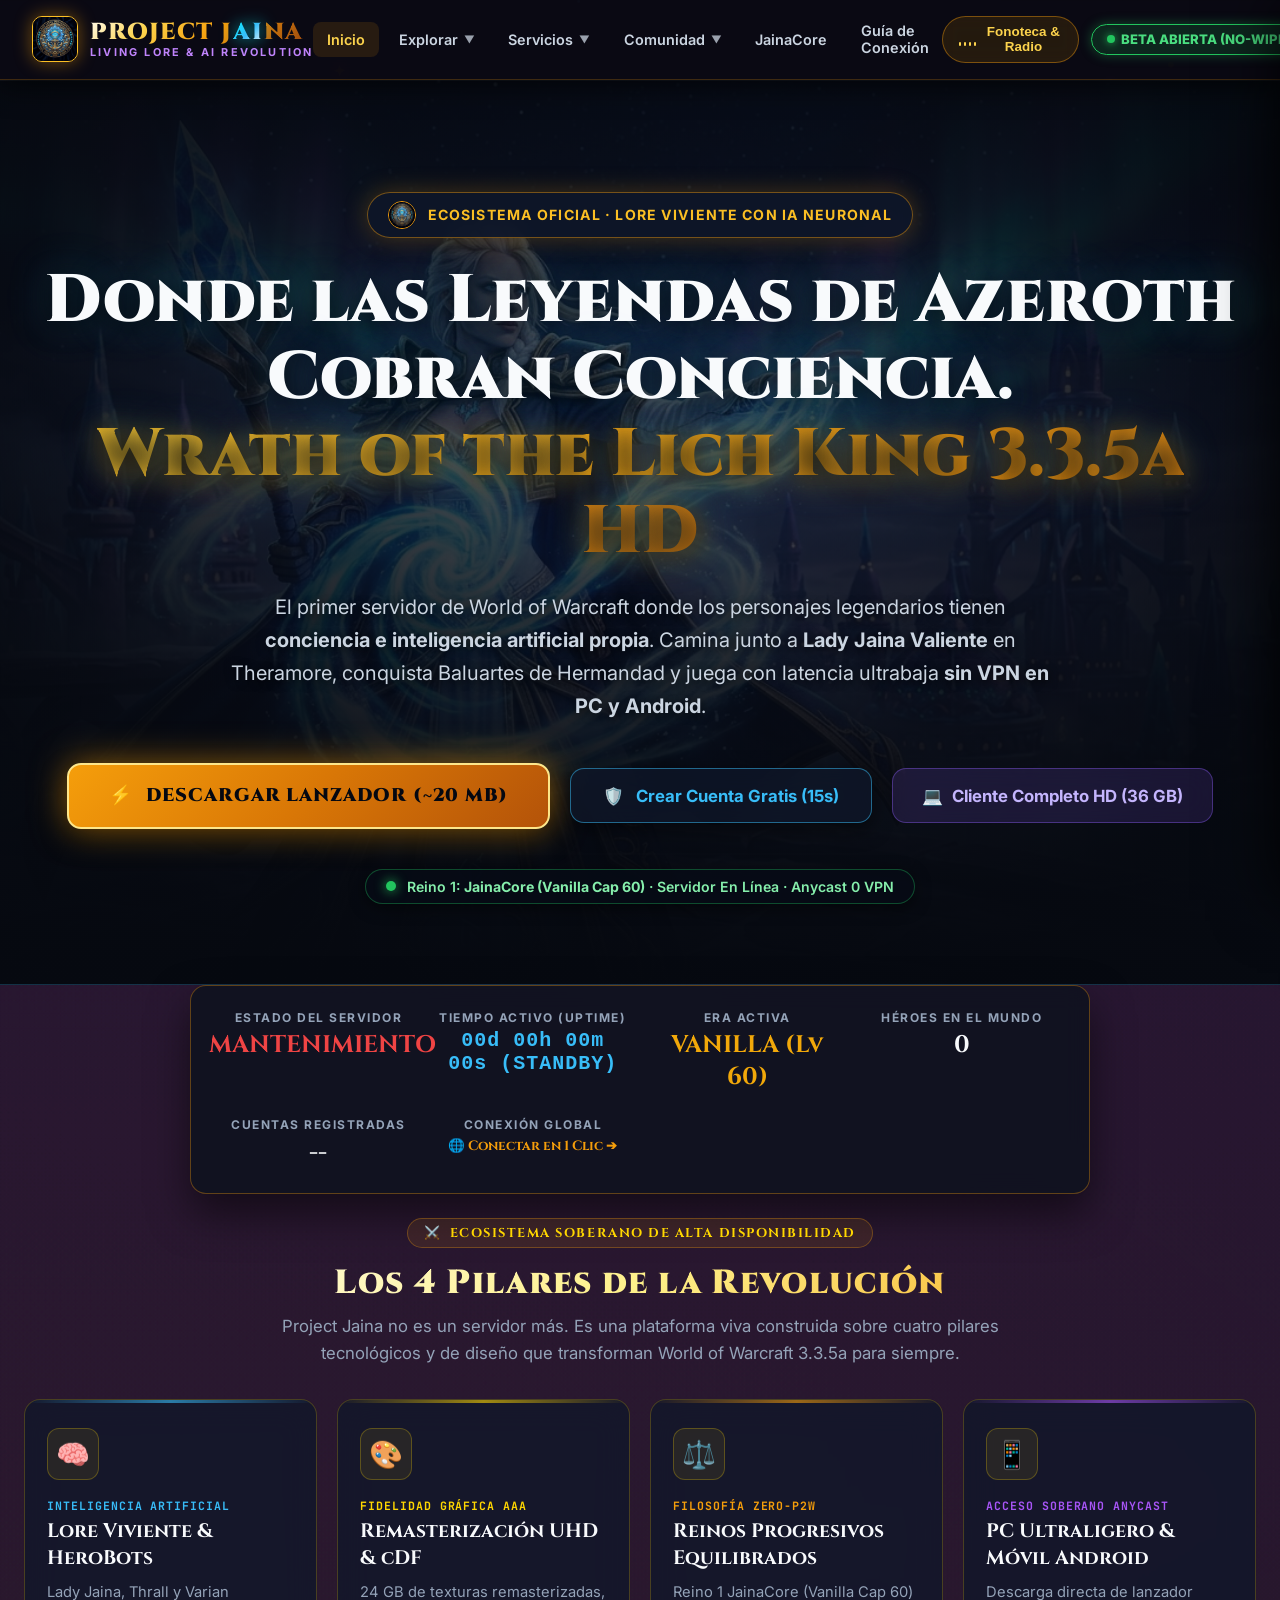
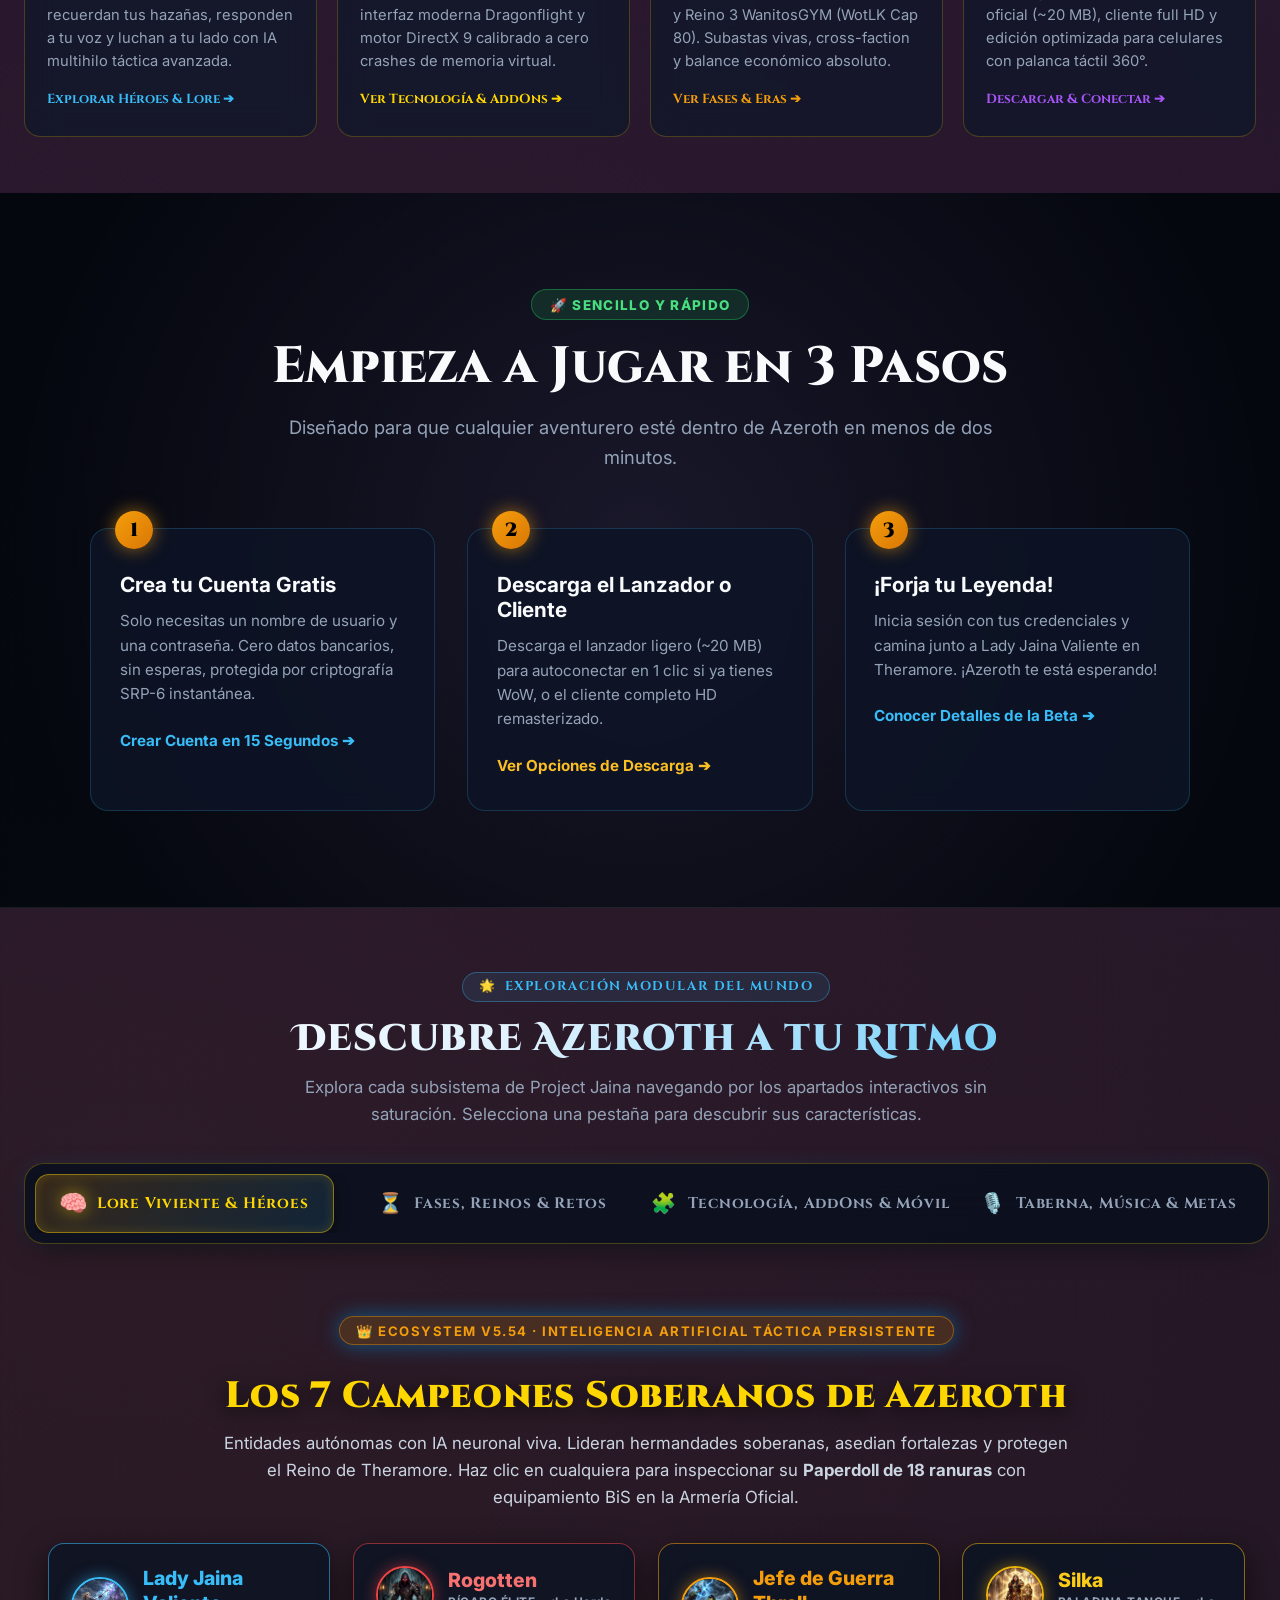
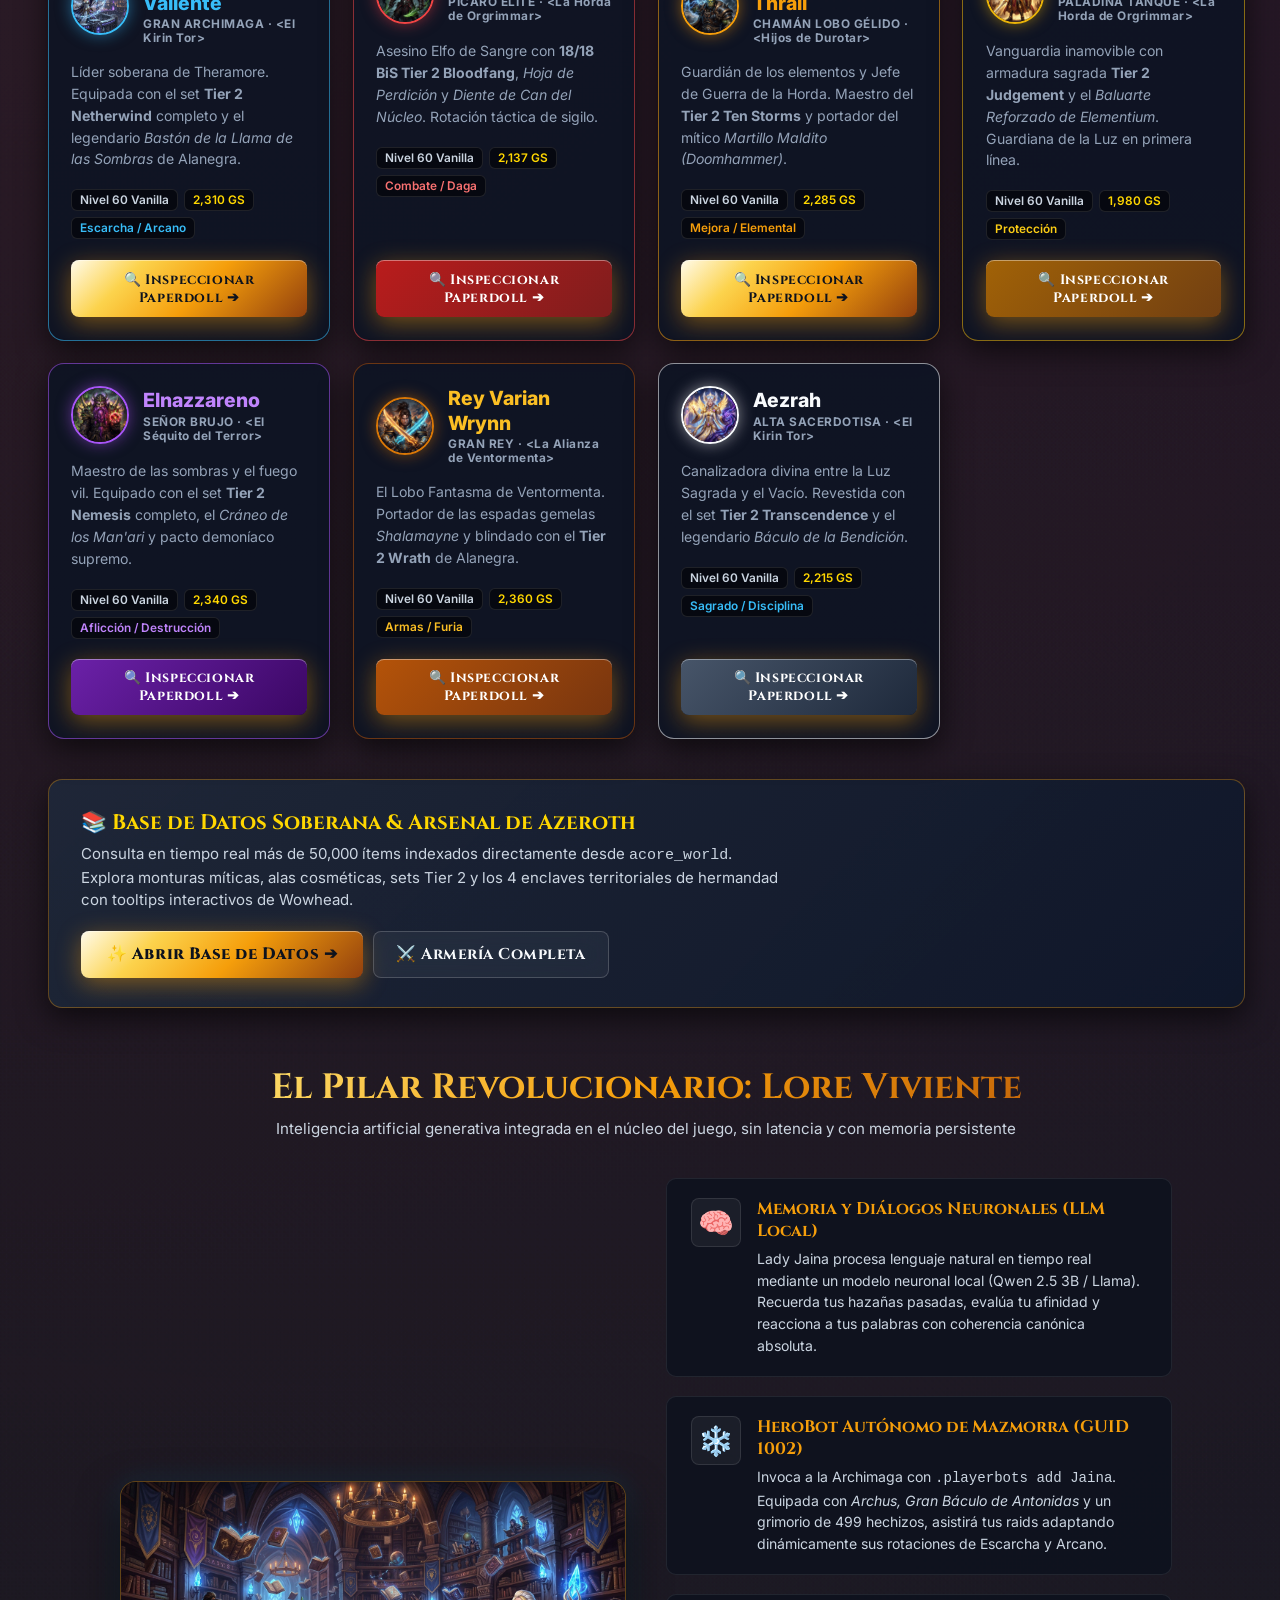
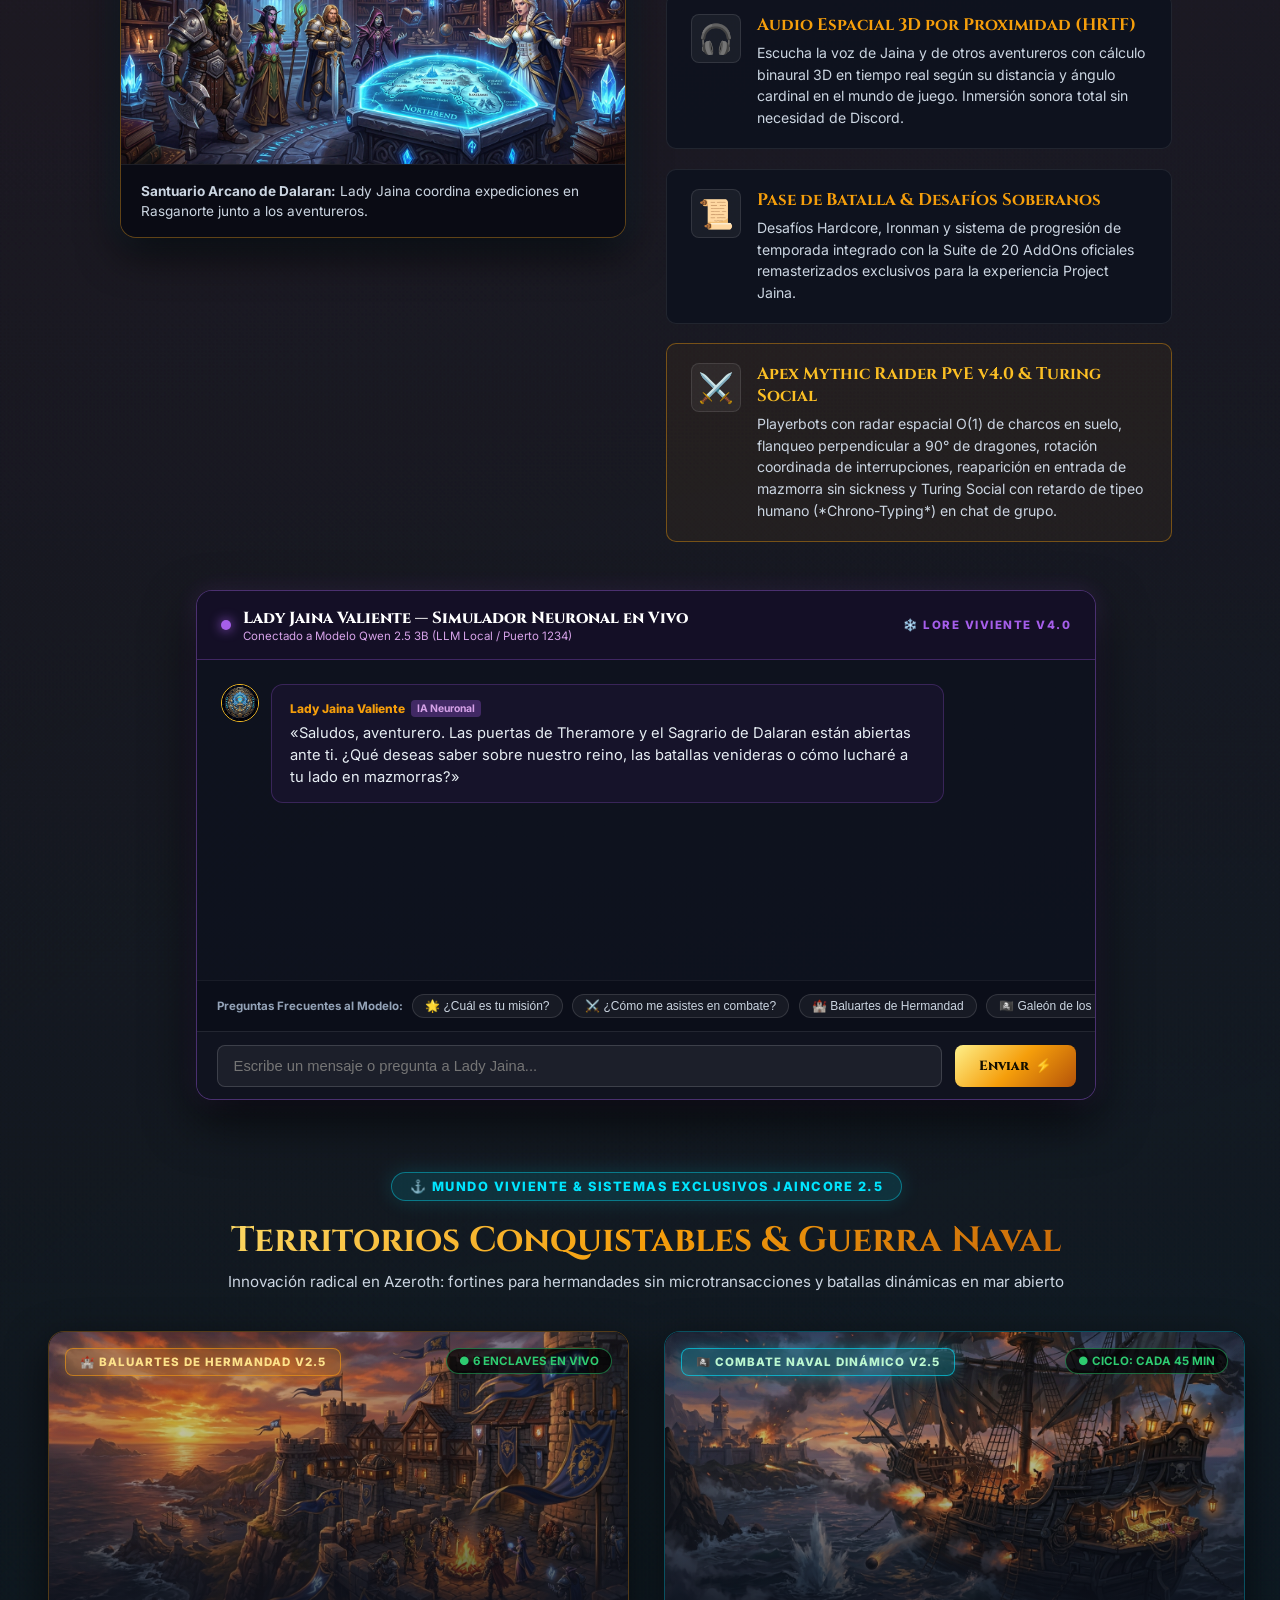
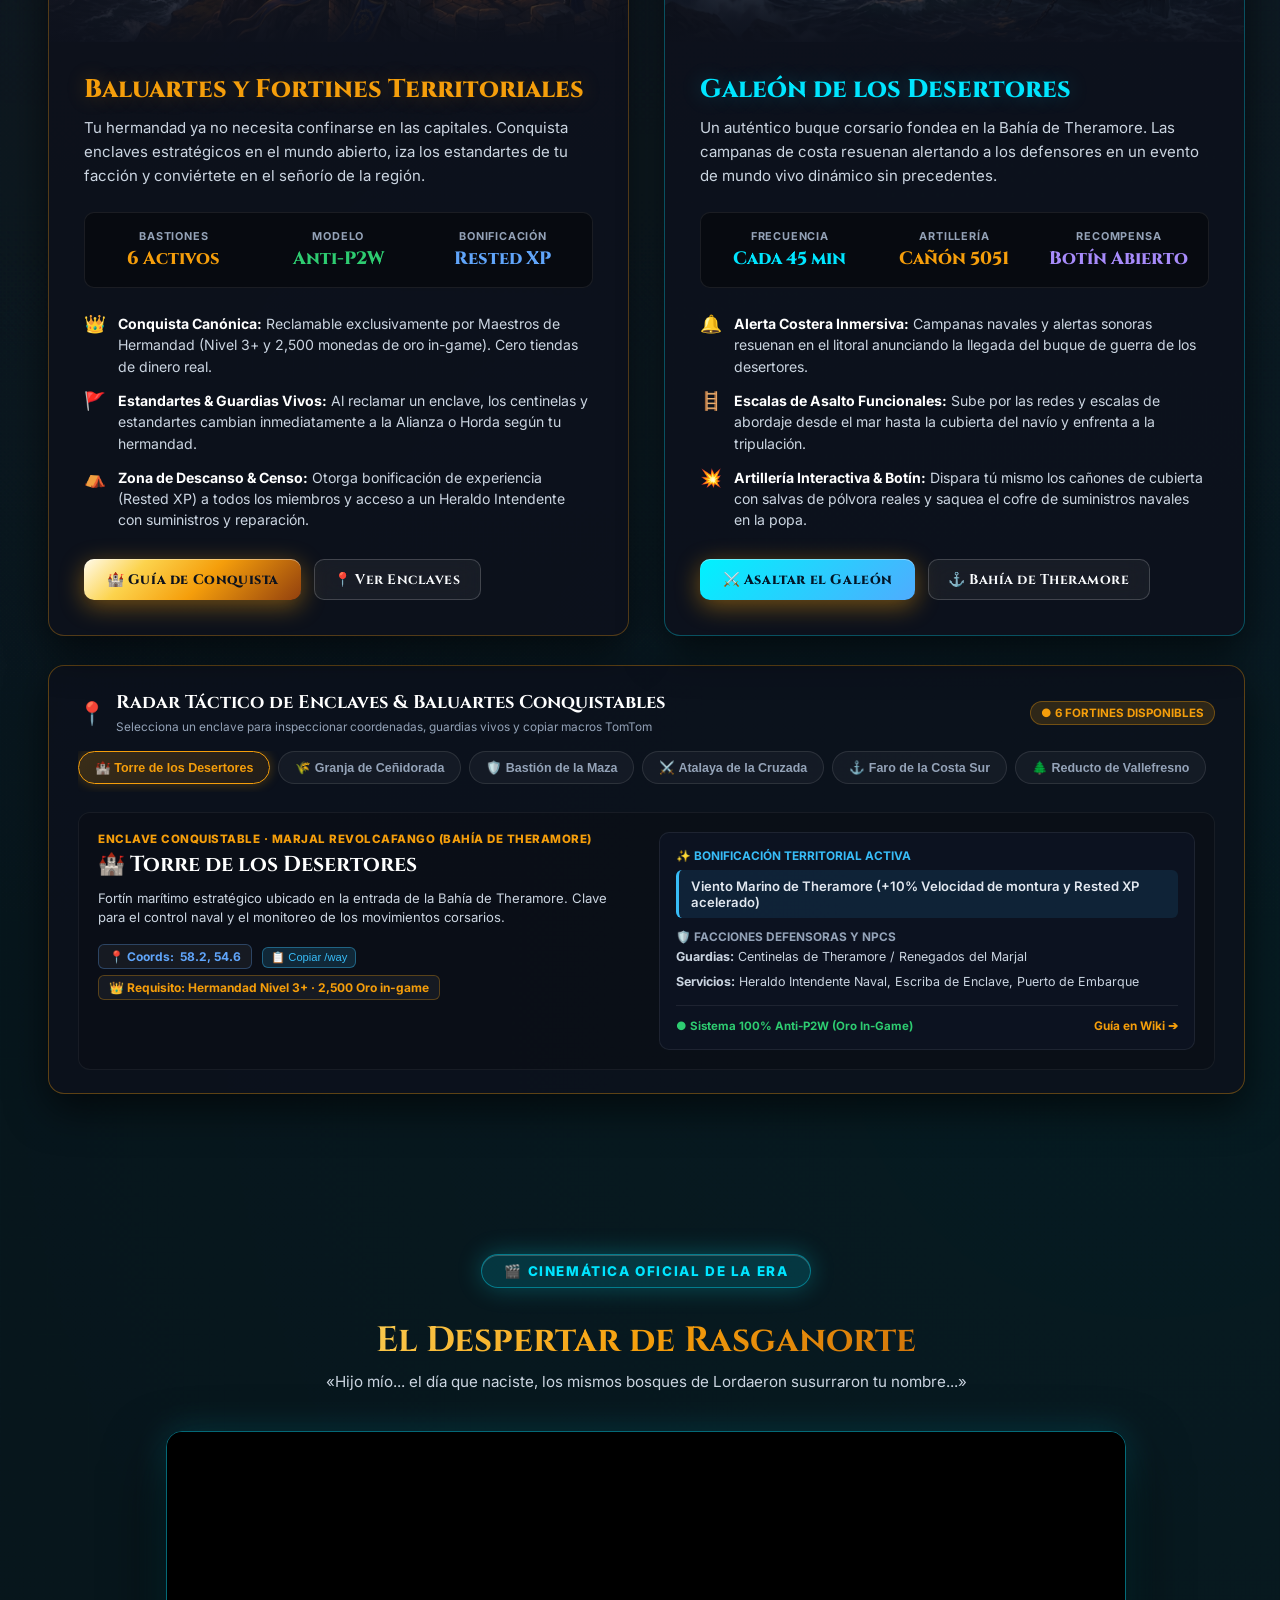
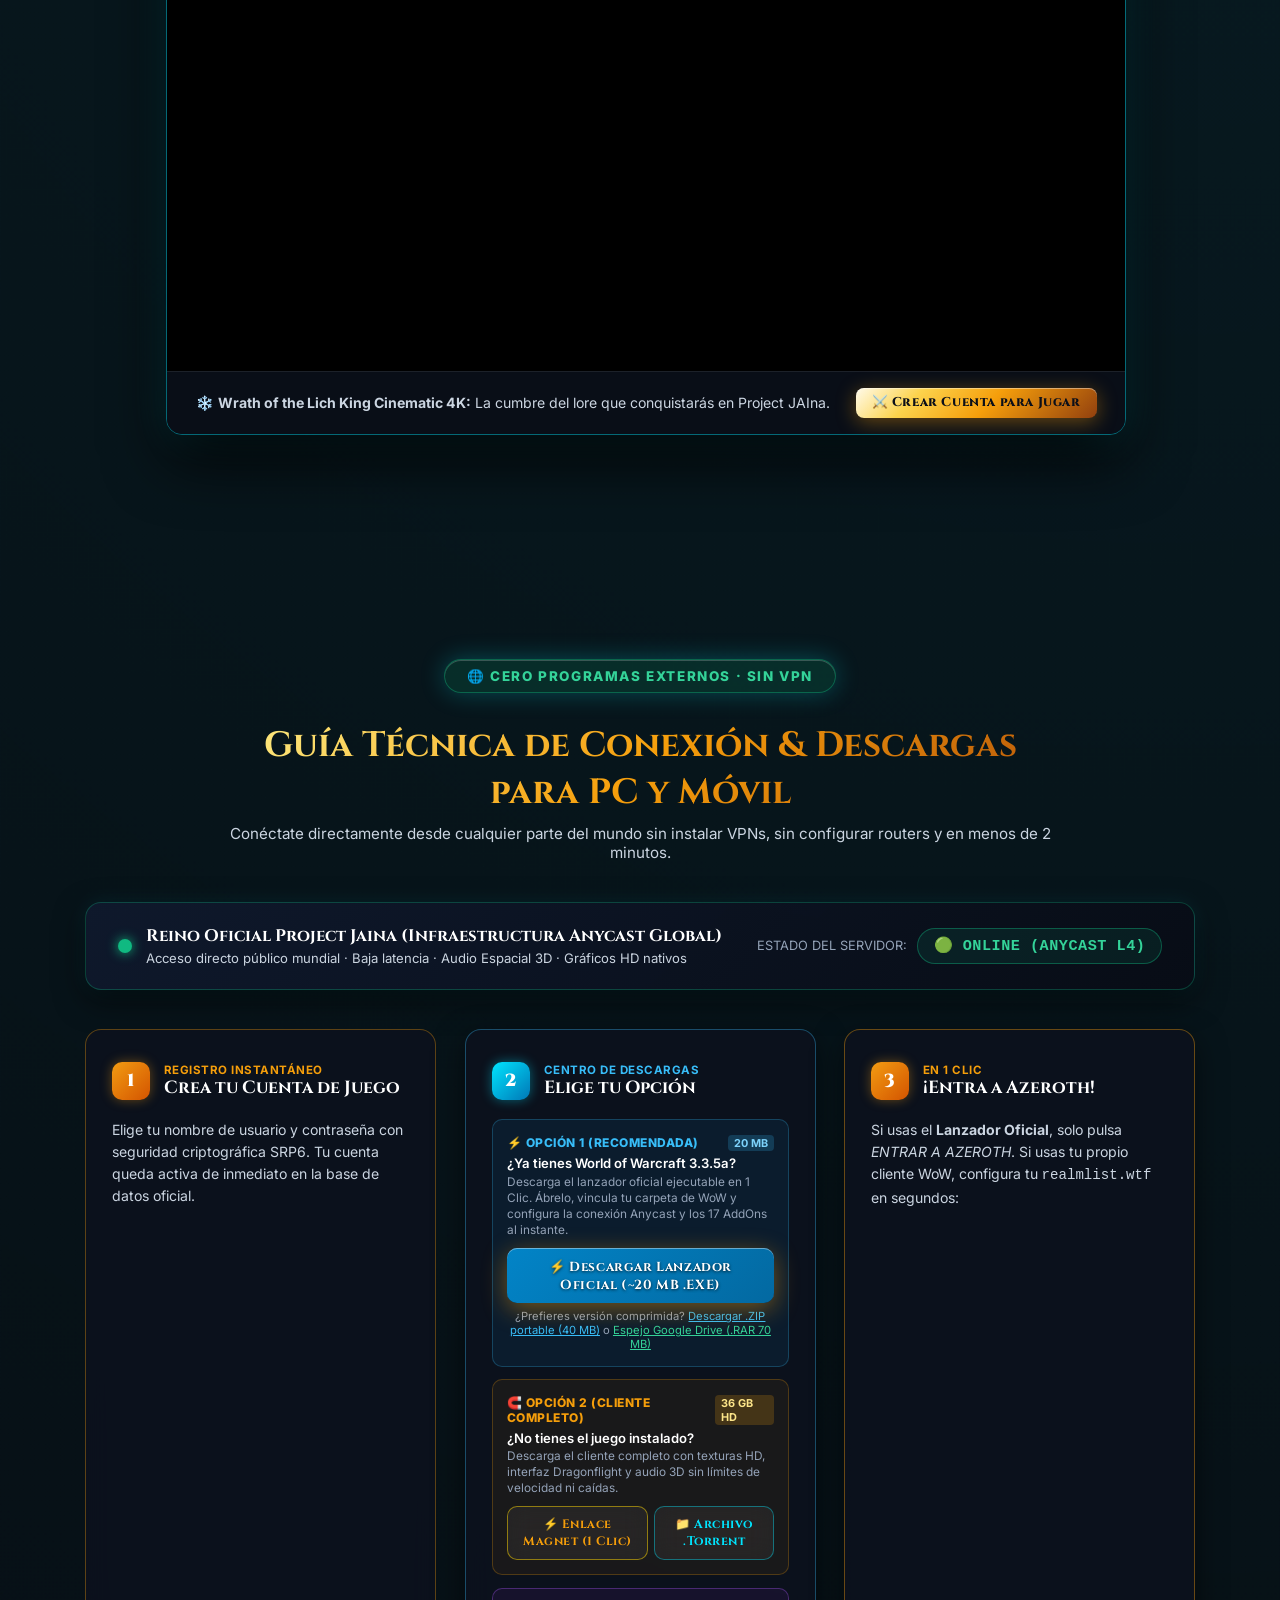
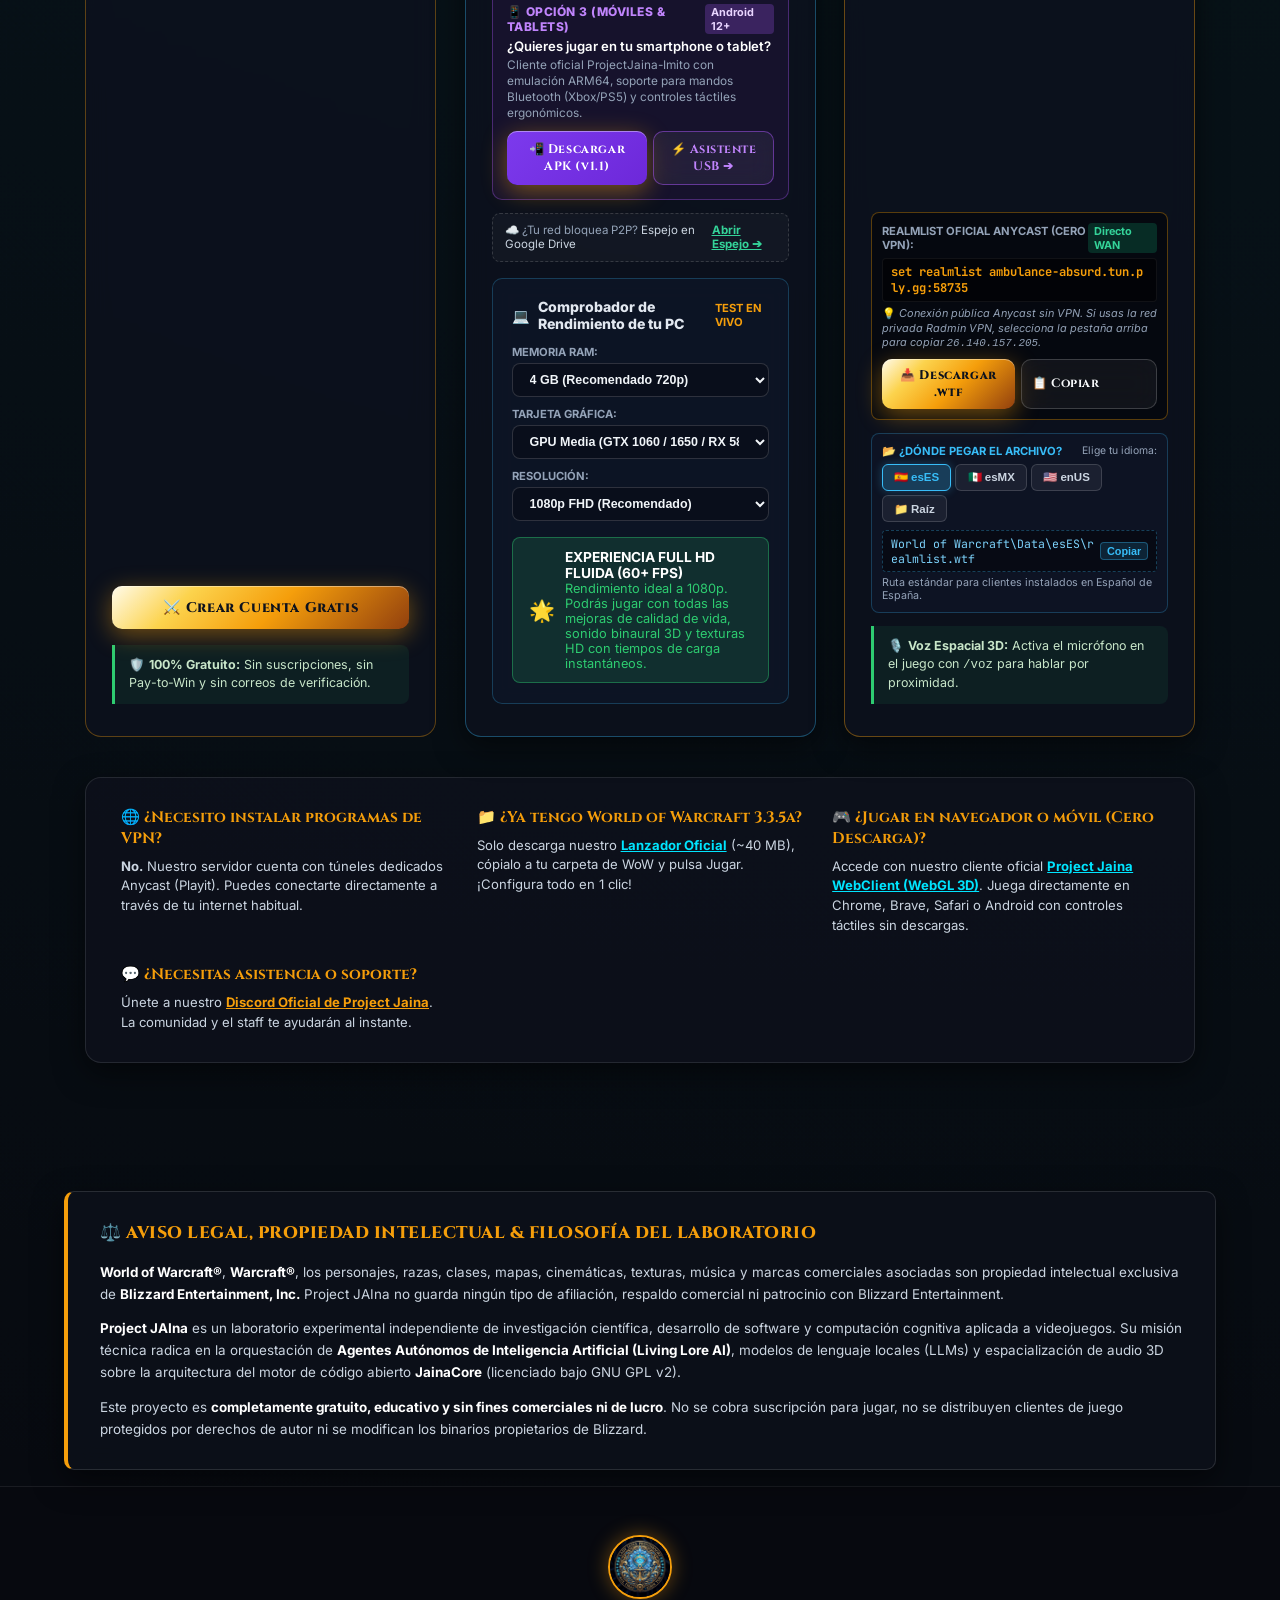
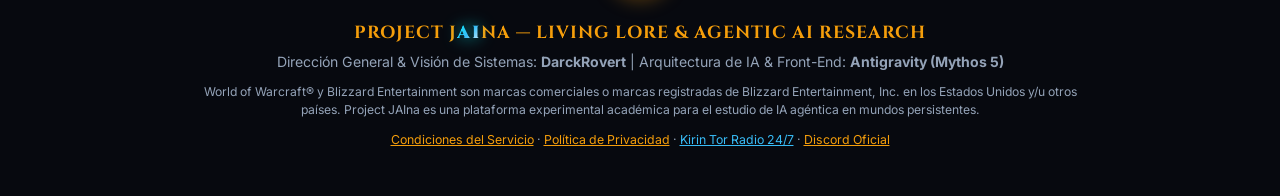
==== index.html @ ae5d0d02 "feat(web): sincronizacion portal Project Jaina 2026-11-05_01:12" ====
<!DOCTYPE html>

<html lang="es">
<head>
<meta charset="utf-8"/>
<meta content="width=device-width, initial-scale=1.0" name="viewport"/>
<title>Project JAIna — El Primer Servidor de WoW con Lore Viviente e IA | WotLK 3.3.5a</title>
<!-- GOOGLE FONTS PRECONNECT & OPTIMIZACIÓN DE RENDERIZADO AAA -->
<link href="https://fonts.googleapis.com" rel="preconnect"/>
<link crossorigin="" href="https://fonts.gstatic.com" rel="preconnect"/>
<link href="https://fonts.googleapis.com/css2?family=Cinzel+Decorative:wght@700;900&amp;family=Cinzel:wght@500;700;900&amp;family=Inter:wght@300;400;500;600;700&amp;family=JetBrains+Mono:wght@500;700&amp;family=Outfit:wght@400;500;600;700;800&amp;display=swap" rel="stylesheet"/>
<link href="css/style.css?v=20261104_v734" rel="stylesheet"/>
<link href="css/jaina_jukebox.css?v=20261030_v710" rel="stylesheet"/>
    <link href="css/discovery_tabs.css?v=20261104_v739" rel="stylesheet"/>

<link href="images/jaina_crest_logo.jpg" rel="icon"/>
</head>
<body>
<!-- NAVBAR AAA DE ALTA FIDELIDAD -->
<nav class="navbar" id="mainNavbar">
<a class="brand-container" href="index.html">
<img alt="Project JAIna Crest" class="brand-logo-img" src="images/jaina_crest_logo.jpg"/>
<div>
<div class="brand-title">PROJECT J<span class="brand-ai-spark">AI</span>NA</div>
<div class="brand-subtitle">LIVING LORE &amp; AI REVOLUTION</div>
</div>
</a>
<ul class="nav-links" id="navbarLinks">
<li><a class="active" href="index.html">Inicio</a></li>
<!-- DROPDOWN: EXPLORAR -->
<li class="nav-item-dropdown">
<button aria-expanded="false" class="dropdown-trigger" type="button">
<span>Explorar</span>
<span class="dropdown-chevron">▼</span>
</button>
<div class="nav-dropdown-menu">
<a class="dropdown-item-link" href="#escaparate-web">
<span class="dropdown-item-icon">🌐</span>
<div class="dropdown-item-text">
<span class="dropdown-item-title">Azeroth en tu Navegador (WebClient)</span>
<span class="dropdown-item-desc">Juega directo en 3D sin descargas</span>
</div>
</a>
<a class="dropdown-item-link" href="#tres-formas-de-jugar">
<span class="dropdown-item-icon">⚔️</span>
<div class="dropdown-item-text">
<span class="dropdown-item-title">Tres Formas de Jugar</span>
<span class="dropdown-item-desc">Web 3D, PC Full HD y Móvil Android</span>
</div>
</a>
<a class="dropdown-item-link" href="#linea-de-fases">
<span class="dropdown-item-icon">⏳</span>
<div class="dropdown-item-text">
<span class="dropdown-item-title">Línea de Fases &amp; Eras</span>
<span class="dropdown-item-desc">Vanilla 60 a WotLK 80 Progresivo</span>
</div>
</a>
<a class="dropdown-item-link" href="#modos-de-juego">
<span class="dropdown-item-icon">💀</span>
<div class="dropdown-item-text">
<span class="dropdown-item-title">Modos de Juego &amp; Retos</span>
<span class="dropdown-item-desc">Normal, Hardcore, Ironman, Die &amp; Rise y Reto Andino</span>
</div>
</a>
<a class="dropdown-item-link" href="#economia-del-reino">
<span class="dropdown-item-icon">🪙</span>
<div class="dropdown-item-text">
<span class="dropdown-item-title">Economía &amp; Monedas</span>
<span class="dropdown-item-desc">Tokens de Jaina, Fichas de Evento y Subastas Vivas</span>
</div>
</a>
<a class="dropdown-item-link" href="#living-lore">
<span class="dropdown-item-icon">🧠</span>
<div class="dropdown-item-text">
<span class="dropdown-item-title">Lore Viviente &amp; Simulador IA</span>
<span class="dropdown-item-desc">HeroBots y LLM neuronal local</span>
</div>
</a>
<a class="dropdown-item-link" href="#mundo-viviente">
<span class="dropdown-item-icon">🏰</span>
<div class="dropdown-item-text">
<span class="dropdown-item-title">Baluartes &amp; Galeón Naval</span>
<span class="dropdown-item-desc">Enclaves de hermandad y eventos vivos</span>
</div>
</a>
<a class="dropdown-item-link" href="#addons-showcase">
<span class="dropdown-item-icon">🧩</span>
<div class="dropdown-item-text">
<span class="dropdown-item-title">Suite de 21 AddOns Oficiales</span>
<span class="dropdown-item-desc">MultiBot, DragonflightUI, Wardrobe y más</span>
</div>
</a>
<a class="dropdown-item-link" href="#juego-movil">
<span class="dropdown-item-icon">📱</span>
<div class="dropdown-item-text">
<span class="dropdown-item-title">Edición Móvil Android (ARM64)</span>
<span class="dropdown-item-desc">ProjectJaina-Imito con APK autónoma</span>
</div>
</a>
<a class="dropdown-item-link" href="#trailer-cinematico">
<span class="dropdown-item-icon">🎬</span>
<div class="dropdown-item-text">
<span class="dropdown-item-title">Cinemática de Rasganorte</span>
<span class="dropdown-item-desc">Wrath of the Lich King en 4K</span>
</div>
</a>
</div>
</li>
<!-- DROPDOWN: SERVICIOS -->
<li class="nav-item-dropdown">
<button aria-expanded="false" class="dropdown-trigger" type="button">
<span>Servicios</span>
<span class="dropdown-chevron">▼</span>
</button>
<div class="nav-dropdown-menu">
<a class="dropdown-item-link" href="cuenta.html">
<span class="dropdown-item-icon">👑</span>
<div class="dropdown-item-text">
<span class="dropdown-item-title">Panel de Mi Cuenta</span>
<span class="dropdown-item-desc">Gestión integral, personajes y unstuck</span>
</div>
</a>
<a class="dropdown-item-link" href="database.html">
<span class="dropdown-item-icon">📚</span>
<div class="dropdown-item-text">
<span class="dropdown-item-title">Base de Datos del Reino</span>
<span class="dropdown-item-desc">Items, hechizos y tablas de botín</span>
</div>
</a>
<a class="dropdown-item-link" href="armeria.html">
<span class="dropdown-item-icon">⚔️</span>
<div class="dropdown-item-text">
<span class="dropdown-item-title">Armería de Campeones</span>
<span class="dropdown-item-desc">Inspección de personajes y talentos</span>
</div>
</a>
<a class="dropdown-item-link" href="tienda.html">
<span class="dropdown-item-icon">💎</span>
<div class="dropdown-item-text">
<span class="dropdown-item-title">Tienda &amp; Donaciones</span>
<span class="dropdown-item-desc">Cosméticos exclusivos y apoyo</span>
</div>
</a>
<a class="dropdown-item-link" href="registro.html">
<span class="dropdown-item-icon">🛡️</span>
<div class="dropdown-item-text">
<span class="dropdown-item-title">Crear Cuenta SRP6</span>
<span class="dropdown-item-desc">Registro criptográfico instantáneo</span>
</div>
</a>
<a class="dropdown-item-link" href="wiki/index.html">
<span class="dropdown-item-icon">📖</span>
<div class="dropdown-item-text">
<span class="dropdown-item-title">Wiki Oficial de Project JAIna</span>
<span class="dropdown-item-desc">Guías completas, comandos y mecánicas</span>
</div>
</a>
<a class="dropdown-item-link" href="bugs.html">
<span class="dropdown-item-icon">🐛</span>
<div class="dropdown-item-text">
<span class="dropdown-item-title">BugTracker Oficial</span>
<span class="dropdown-item-desc">Reportes de incidencias y recompensas</span>
</div>
</a>
</div>
</li>
<!-- DROPDOWN: COMUNIDAD -->
<li class="nav-item-dropdown">
<button aria-expanded="false" class="dropdown-trigger" type="button">
<span>Comunidad</span>
<span class="dropdown-chevron">▼</span>
</button>
<div class="nav-dropdown-menu">
<a class="dropdown-item-link" href="voz/index.html">
<span class="dropdown-item-icon">🎙️</span>
<div class="dropdown-item-text">
<span class="dropdown-item-title">Voz Espacial 3D (WebRTC)</span>
<span class="dropdown-item-desc">Audio posicional 3D en navegador</span>
</div>
</a>
<a class="dropdown-item-link" href="radio/index.html">
<span class="dropdown-item-icon">📻</span>
<div class="dropdown-item-text">
<span class="dropdown-item-title">Kirin Tor Radio 24/7</span>
<span class="dropdown-item-desc">Streaming en vivo: Folk, Lofi, Épico y Metal</span>
</div>
</a>
<a class="dropdown-item-link" href="#comunidad-creadores">
<span class="dropdown-item-icon">🔥</span>
<div class="dropdown-item-text">
<span class="dropdown-item-title">Refugio de Creadores</span>
<span class="dropdown-item-desc">Esta es tu casa · Apoyo a streamers, músicos y artistas</span>
</div>
</a>
<a class="dropdown-item-link" href="#fonoteca-taberna">
<span class="dropdown-item-icon">🎶</span>
<div class="dropdown-item-text">
<span class="dropdown-item-title">Fonoteca &amp; Jukebox Lo-Fi</span>
<span class="dropdown-item-desc">Peacebloom Burn Slow &amp; Beats de Azeroth</span>
</div>
</a>
<a class="dropdown-item-link" href="https://discord.gg/cXxMuRJrfy" rel="noopener noreferrer" target="_blank">
<span class="dropdown-item-icon">💬</span>
<div class="dropdown-item-text">
<span class="dropdown-item-title">Discord Oficial</span>
<span class="dropdown-item-desc">Comunidad activa y soporte directo</span>
</div>
</a>
</div>
</li>
<li><a href="jainacore.html">JainaCore</a></li>
<li><a href="#como-jugar">Guía de Conexión</a></li>
</ul>
<div class="nav-actions-tray">
<button class="ambient-audio-btn" id="ambientAudioBtn" title="Fonoteca de la Taberna: Peacebloom Lo-Fi &amp; Ecos de Azeroth">
<div class="equalizer-wave">
<span class="eq-bar"></span>
<span class="eq-bar"></span>
<span class="eq-bar"></span>
<span class="eq-bar"></span>
</div>
<span class="audio-label">Fonoteca &amp; Radio</span>
</button>
<a class="btn-beta-live-pill" href="#fase-beta">
<span class="beta-dot-pulse"></span>BETA ABIERTA (NO-WIPE)
            </a>
<a class="btn-play-web-nav" href="#como-jugar">
<span>⚡</span> CÓMO JUGAR
            </a>
<a class="btn-cta-nav" href="registro.html">Crear Cuenta</a>
<button aria-label="Abrir Menú de Navegación" class="mobile-nav-toggle" id="mobileNavToggle">☰</button>
</div>
</nav>
<!-- HERO CINEMÁTICO V2 (ALTO IMPACTO & ACCESO EN 1 CLIC) -->
<header class="hero-cinematic-v2">
<div class="hero-v2-container">
<div class="hero-crest-badge">
<img alt="Project JAIna" class="hero-crest-mini" src="images/jaina_crest_logo.jpg"/>
<span class="hero-crest-text">ECOSISTEMA OFICIAL · LORE VIVIENTE CON IA NEURONAL</span>
</div>
<h1 class="hero-v2-title">
                Donde las Leyendas de Azeroth Cobran Conciencia.<br/>
<span class="text-arcane-gold">Wrath of the Lich King 3.3.5a HD</span>
</h1>
<p class="hero-v2-subtitle">
                El primer servidor de World of Warcraft donde los personajes legendarios tienen <strong>conciencia e inteligencia artificial propia</strong>.
                Camina junto a <strong>Lady Jaina Valiente</strong> en Theramore, conquista Baluartes de Hermandad y juega con latencia ultrabaja <strong>sin VPN en PC y Android</strong>.
            </p>
<div class="cta-trinity-container">
<a class="btn-play-web-pulse" download="ProjectJaina_Launcher.exe" href="downloads/ProjectJaina_Launcher.exe" id="btnHeroLauncher">
<span>⚡</span> DESCARGAR LANZADOR (~20 MB)
                </a>
<a class="btn-secondary-pc" href="registro.html">
<span>🛡️</span> Crear Cuenta Gratis (15s)
                </a>
<a class="btn-tertiary-register" href="#como-jugar">
<span>💻</span> Cliente Completo HD (36 GB)
                </a>
</div>
<div class="live-status-pill">
<span class="status-dot-pulse"></span>
<span>Reino 1: <strong>JainaCore (Vanilla Cap 60)</strong> · Servidor En Línea · Anycast 0 VPN</span>
</div>
</div>
</header>
<div class="status-bar-card">
<div class="status-metric">
<div class="metric-label">Estado del Servidor</div>
<div class="metric-value">
<span class="pulse-dot offline" id="statusDot"></span>
<span id="statusText" style="color: var(--text-muted);">COMPROBANDO...</span>
</div>
</div>
<div class="status-metric">
<div class="metric-label">Tiempo Activo (Uptime)</div>
<div class="metric-value monospace-num" id="serverUptime">00d 00h 00m 00s</div>
</div>
<div class="status-metric">
<div class="metric-label">Era Activa</div>
<div class="metric-value" id="activeEraCap" style="color: #f1a80a;">Vanilla (Lv 60)</div>
</div>
<div class="status-metric">
<div class="metric-label">Héroes en el Mundo</div>
<div class="metric-value" id="onlinePlayers">--</div>
</div>
<div class="status-metric">
<div class="metric-label">Cuentas Registradas</div>
<div class="metric-value" id="totalAccounts">--</div>
</div>
<div class="status-metric">
<div class="metric-label">Conexión Global</div>
<div class="metric-value" style="font-size: 0.84rem; display: flex; align-items: center; justify-content: center; gap: 6px; flex-wrap: wrap;">
<a href="#como-jugar" style="color: var(--gold-primary); text-decoration: none; font-weight: 700;" title="Reino Oficial Anycast sin VPN">🌐 Conectar en 1 Clic ➔</a>
</div>
</div>
</div>
<!-- COMUNIDAD TRANSPARENTE: META MENSUAL DE INFRAESTRUCTURA (ZERO-P2W) -->


    <!-- =======================================================================
         LOS 4 PILARES CLAVE DE PROJECT JAINA (ABOVE THE FOLD / MINUTO CERO)
         Resuelve la sobrecarga cognitiva: expone los 4 valores cardinales en 5s.
         ======================================================================= -->
    <section class="key-pillars-section" id="los-4-pilares">
        <div class="key-pillars-header">
            <div class="key-pillars-badge">
                <span>⚔️</span>
                <span>ECOSISTEMA SOBERANO DE ALTA DISPONIBILIDAD</span>
            </div>
            <h2 class="key-pillars-title">Los 4 Pilares de la Revolución</h2>
            <p class="key-pillars-subtitle">
                Project Jaina no es un servidor más. Es una plataforma viva construida sobre cuatro pilares tecnológicos y de diseño que transforman World of Warcraft 3.3.5a para siempre.
            </p>
        </div>
        <div class="key-pillars-grid">
            <!-- Pilar 1: HeroBots IA -->
            <article class="pillar-card" style="--pillar-accent: #38bdf8;">
                <div class="pillar-card-icon">🧠</div>
                <div class="pillar-card-tag">Inteligencia Artificial</div>
                <h3 class="pillar-card-title">Lore Viviente &amp; HeroBots</h3>
                <p class="pillar-card-desc">
                    Lady Jaina, Thrall y Varian recuerdan tus hazañas, responden a tu voz y luchan a tu lado con IA multihilo táctica avanzada.
                </p>
                <a href="#tab-lore" class="pillar-card-action">Explorar Héroes &amp; Lore ➔</a>
            </article>

            <!-- Pilar 2: Gráficos UHD -->
            <article class="pillar-card" style="--pillar-accent: #ffd700;">
                <div class="pillar-card-icon">🎨</div>
                <div class="pillar-card-tag">Fidelidad Gráfica AAA</div>
                <h3 class="pillar-card-title">Remasterización UHD &amp; cDF</h3>
                <p class="pillar-card-desc">
                    24 GB de texturas remasterizadas, interfaz moderna Dragonflight y motor DirectX 9 calibrado a cero crashes de memoria virtual.
                </p>
                <a href="#tab-tech" class="pillar-card-action">Ver Tecnología &amp; AddOns ➔</a>
            </article>

            <!-- Pilar 3: Reinos Progresivos -->
            <article class="pillar-card" style="--pillar-accent: #f59e0b;">
                <div class="pillar-card-icon">⚖️</div>
                <div class="pillar-card-tag">Filosofía Zero-P2W</div>
                <h3 class="pillar-card-title">Reinos Progresivos Equilibrados</h3>
                <p class="pillar-card-desc">
                    Reino 1 JainaCore (Vanilla Cap 60) y Reino 3 WanitosGYM (WotLK Cap 80). Subastas vivas, cross-faction y balance económico absoluto.
                </p>
                <a href="#tab-fases" class="pillar-card-action">Ver Fases &amp; Eras ➔</a>
            </article>

            <!-- Pilar 4: Multiplataforma -->
            <article class="pillar-card" style="--pillar-accent: #a855f7;">
                <div class="pillar-card-icon">📱</div>
                <div class="pillar-card-tag">Acceso Soberano Anycast</div>
                <h3 class="pillar-card-title">PC Ultraligero &amp; Móvil Android</h3>
                <p class="pillar-card-desc">
                    Descarga directa de lanzador oficial (~20 MB), cliente full HD y edición optimizada para celulares con palanca táctil 360°.
                </p>
                <a href="#como-jugar" class="pillar-card-action">Descargar &amp; Conectar ➔</a>
            </article>
        </div>
    </section>

<section class="three-steps-section" id="empezar-en-3-pasos">
<div class="steps-container">
<div style="text-align: center; max-width: 780px; margin: 0 auto 3.5rem;">
<div class="showcase-tag" style="background: rgba(34, 197, 94, 0.15); border-color: rgba(34, 197, 94, 0.4); color: #4ade80;">
                    🚀 SENCILLO Y RÁPIDO
                </div>
<h2 class="showcase-title">Empieza a Jugar en 3 Pasos</h2>
<p class="showcase-desc">
                    Diseñado para que cualquier aventurero esté dentro de Azeroth en menos de dos minutos.
                </p>
</div>
<div class="steps-grid">
<!-- Paso 1 -->
<div class="step-card">
<div class="step-number">1</div>
<h4>Crea tu Cuenta Gratis</h4>
<p>Solo necesitas un nombre de usuario y una contraseña. Cero datos bancarios, sin esperas, protegida por criptografía SRP-6 instantánea.</p>
<a class="step-cta-link" href="registro.html">
                        Crear Cuenta en 15 Segundos ➔
                    </a>
</div>
<!-- Paso 2 -->
<div class="step-card">
<div class="step-number">2</div>
<h4>Descarga el Lanzador o Cliente</h4>
<p>Descarga el lanzador ligero (~20 MB) para autoconectar en 1 clic si ya tienes WoW, o el cliente completo HD remasterizado.</p>
<a class="step-cta-link" href="#como-jugar" style="color: #fbbf24;">
                        Ver Opciones de Descarga ➔
                    </a>
</div>
<!-- Paso 3 -->
<div class="step-card">
<div class="step-number">3</div>
<h4>¡Forja tu Leyenda!</h4>
<p>Inicia sesión con tus credenciales y camina junto a Lady Jaina Valiente en Theramore. ¡Azeroth te está esperando!</p>
<a class="step-cta-link" href="#fase-beta">
                        Conocer Detalles de la Beta ➔
                    </a>
</div>
</div>
</div>
</section>
<!-- BANNER CONSOLIDADO: INFORMACIÓN DE BETA ABIERTA, REALMLIST & CUENTA REGRESIVA -->


    <!-- =======================================================================
         HUB DE EXPLORACIÓN MODULAR (REVELACIÓN PROGRESIVA DE 40 SISTEMAS)
         Estructura progresiva: agrupa el contenido profundo en 4 vistas temáticas.
         ======================================================================= -->
    <section class="discovery-hub-section" id="hub-exploracion">
        <div class="discovery-hub-header">
            <div class="discovery-hub-badge">
                <span>🌟</span>
                <span>EXPLORACIÓN MODULAR DEL MUNDO</span>
            </div>
            <h2 class="discovery-hub-title">Descubre Azeroth a tu Ritmo</h2>
            <p class="discovery-hub-desc">
                Explora cada subsistema de Project Jaina navegando por los apartados interactivos sin saturación. Selecciona una pestaña para descubrir sus características.
            </p>
        </div>

        <!-- Barra de Pestañas Flotante / Sticky -->
        <div class="discovery-tabs-nav-wrapper">
            <ul class="discovery-tabs-nav" role="tablist">
                <li class="discovery-tab-item">
                    <button class="discovery-tab-btn active" data-target-tab="tab-lore" role="tab" aria-selected="true">
                        <span class="tab-btn-icon">🧠</span>
                        <span>Lore Viviente &amp; Héroes</span>
                    </button>
                </li>
                <li class="discovery-tab-item">
                    <button class="discovery-tab-btn" data-target-tab="tab-fases" role="tab" aria-selected="false">
                        <span class="tab-btn-icon">⏳</span>
                        <span>Fases, Reinos &amp; Retos</span>
                    </button>
                </li>
                <li class="discovery-tab-item">
                    <button class="discovery-tab-btn" data-target-tab="tab-tech" role="tab" aria-selected="false">
                        <span class="tab-btn-icon">🧩</span>
                        <span>Tecnología, AddOns &amp; Móvil</span>
                    </button>
                </li>
                <li class="discovery-tab-item">
                    <button class="discovery-tab-btn" data-target-tab="tab-comunidad" role="tab" aria-selected="false">
                        <span class="tab-btn-icon">🎙️</span>
                        <span>Taberna, Música &amp; Metas</span>
                    </button>
                </li>
            </ul>
        </div>

        <!-- PANELES DE CONTENIDO (DISCOVERY TAB PANES) -->
        <div class="discovery-tab-panes-container">
            <!-- TAB 1: LORE VIVIENTE & HÉROES -->
            <div class="discovery-tab-pane active" id="tab-lore" role="tabpanel">

<section class="sovereign-champions-section" id="campeones-soberanos">
<div style="text-align: center; margin-bottom: 2rem;">
<div class="beta-header-badge" style="background: rgba(245, 158, 11, 0.15); border: 1px solid rgba(245, 158, 11, 0.4); color: var(--gold-primary); display: inline-flex; align-items: center; gap: 6px; padding: 0.35rem 1rem; border-radius: 20px; font-size: 0.82rem; font-weight: 700;">
                    👑 ECOSYSTEM V5.54 · INTELIGENCIA ARTIFICIAL TÁCTICA PERSISTENTE
                </div>
<h2 style="color: #ffd700; font-size: 2.3rem; font-family: 'Cinzel', serif; margin: 0.6rem 0 0.6rem; font-weight: 900; letter-spacing: 0.8px; text-shadow: 0 4px 20px rgba(0,0,0,0.8);">
                    Los 7 Campeones Soberanos de Azeroth
                </h2>
<p style="color: #cbd5e1; font-size: 1.05rem; max-width: 860px; margin: 0 auto; line-height: 1.6;">
                    Entidades autónomas con IA neuronal viva. Lideran hermandades soberanas, asedian fortalezas y protegen el Reino de Theramore. Haz clic en cualquiera para inspeccionar su <strong>Paperdoll de 18 ranuras</strong> con equipamiento BiS en la Armería Oficial.
                </p>
</div>
<div class="champions-grid"><div class="champion-card class-mago">
<div>
<div class="champion-card-header">
<div class="champion-avatar" style="border-color: #38bdf8; box-shadow: 0 0 15px rgba(56, 189, 248, 0.5);">
<img alt="Lady Jaina Valiente" src="images/jaina_arcane_sanctum.jpg"/>
</div>
<div class="champion-title-wrap">
<h3 style="color: #38bdf8;">Lady Jaina Valiente</h3>
<span class="champion-role-badge">GRAN ARCHIMAGA · &lt;El Kirin Tor&gt;</span>
</div>
</div>
<p class="champion-desc">
                            Líder soberana de Theramore. Equipada con el set <strong>Tier 2 Netherwind</strong> completo y el legendario <em>Bastón de la Llama de las Sombras</em> de Alanegra.
                        </p>
<div class="champion-tags">
<span class="champion-tag">Nivel 60 Vanilla</span>
<span class="champion-tag" style="color: #ffd700;">2,310 GS</span>
<span class="champion-tag" style="color: #38bdf8;">Escarcha / Arcano</span>
</div>
</div>
<a class="champion-btn-inspect btn-primary" href="armeria.html?inspect=Jaina">
                        🔍 Inspeccionar Paperdoll ➔
                    </a>
</div><div class="champion-card class-picaro">
<div>
<div class="champion-card-header">
<div class="champion-avatar" style="border-color: #ef4444; box-shadow: 0 0 15px rgba(239, 68, 68, 0.5);">
<img alt="Rogotten" src="images/rogotten_portrait.jpg"/>
</div>
<div class="champion-title-wrap">
<h3 style="color: #f87171;">Rogotten</h3>
<span class="champion-role-badge">PÍCARO ÉLITE · &lt;La Horda de Orgrimmar&gt;</span>
</div>
</div>
<p class="champion-desc">
                            Asesino Elfo de Sangre con <strong>18/18 BiS Tier 2 Bloodfang</strong>, <em>Hoja de Perdición</em> y <em>Diente de Can del Núcleo</em>. Rotación táctica de sigilo.
                        </p>
<div class="champion-tags">
<span class="champion-tag">Nivel 60 Vanilla</span>
<span class="champion-tag" style="color: #ffd700;">2,137 GS</span>
<span class="champion-tag" style="color: #f87171;">Combate / Daga</span>
</div>
</div>
<a class="champion-btn-inspect btn-primary" href="armeria.html?inspect=Rogotten" style="background: linear-gradient(135deg, #b91c1c 0%, #7f1d1d 100%); border-color: #ef4444; color: #ffffff !important;">
                        🔍 Inspeccionar Paperdoll ➔
                    </a>
</div><div class="champion-card class-chaman">
<div>
<div class="champion-card-header">
<div class="champion-avatar" style="border-color: #f59e0b; box-shadow: 0 0 15px rgba(245, 158, 11, 0.5);">
<img alt="Jefe de Guerra Thrall" src="images/thrall_portrait.jpg"/>
</div>
<div class="champion-title-wrap">
<h3 style="color: var(--gold-primary);">Jefe de Guerra Thrall</h3>
<span class="champion-role-badge">CHAMÁN LOBO GÉLIDO · &lt;Hijos de Durotar&gt;</span>
</div>
</div>
<p class="champion-desc">
                            Guardián de los elementos y Jefe de Guerra de la Horda. Maestro del <strong>Tier 2 Ten Storms</strong> y portador del mítico <em>Martillo Maldito (Doomhammer)</em>.
                        </p>
<div class="champion-tags">
<span class="champion-tag">Nivel 60 Vanilla</span>
<span class="champion-tag" style="color: #ffd700;">2,285 GS</span>
<span class="champion-tag" style="color: #f59e0b;">Mejora / Elemental</span>
</div>
</div>
<a class="champion-btn-inspect btn-primary" href="armeria.html?inspect=Thrall">
                        🔍 Inspeccionar Paperdoll ➔
                    </a>
</div><div class="champion-card class-paladin">
<div>
<div class="champion-card-header">
<div class="champion-avatar" style="border-color: #eab308; box-shadow: 0 0 15px rgba(234, 179, 8, 0.5);">
<img alt="Silka" src="images/silka_portrait.jpg"/>
</div>
<div class="champion-title-wrap">
<h3 style="color: #facc15;">Silka</h3>
<span class="champion-role-badge">PALADINA TANQUE · &lt;La Horda de Orgrimmar&gt;</span>
</div>
</div>
<p class="champion-desc">
                            Vanguardia inamovible con armadura sagrada <strong>Tier 2 Judgement</strong> y el <em>Baluarte Reforzado de Elementium</em>. Guardiana de la Luz en primera línea.
                        </p>
<div class="champion-tags">
<span class="champion-tag">Nivel 60 Vanilla</span>
<span class="champion-tag" style="color: #ffd700;">1,980 GS</span>
<span class="champion-tag" style="color: #facc15;">Protección</span>
</div>
</div>
<a class="champion-btn-inspect btn-primary" href="armeria.html?inspect=Silka" style="background: linear-gradient(135deg, #a16207 0%, #713f12 100%); border-color: #eab308; color: #ffffff !important;">
                        🔍 Inspeccionar Paperdoll ➔
                    </a>
</div><div class="champion-card class-brujo">
<div>
<div class="champion-card-header">
<div class="champion-avatar" style="border-color: #a855f7; box-shadow: 0 0 15px rgba(168, 85, 247, 0.5);">
<img alt="Elnazzareno" src="images/elnazzareno_portrait.png"/>
</div>
<div class="champion-title-wrap">
<h3 style="color: #c084fc;">Elnazzareno</h3>
<span class="champion-role-badge">SEÑOR BRUJO · &lt;El Séquito del Terror&gt;</span>
</div>
</div>
<p class="champion-desc">
                            Maestro de las sombras y el fuego vil. Equipado con el set <strong>Tier 2 Nemesis</strong> completo, el <em>Cráneo de los Man'ari</em> y pacto demoníaco supremo.
                        </p>
<div class="champion-tags">
<span class="champion-tag">Nivel 60 Vanilla</span>
<span class="champion-tag" style="color: #ffd700;">2,340 GS</span>
<span class="champion-tag" style="color: #c084fc;">Aflicción / Destrucción</span>
</div>
</div>
<a class="champion-btn-inspect btn-primary" href="armeria.html?inspect=Elnazzareno" style="background: linear-gradient(135deg, #6b21a8 0%, #3b0764 100%); border-color: #a855f7; color: #ffffff !important;">
                        🔍 Inspeccionar Paperdoll ➔
                    </a>
</div><div class="champion-card class-guerrero">
<div>
<div class="champion-card-header">
<div class="champion-avatar" style="border-color: #d97706; box-shadow: 0 0 15px rgba(217, 119, 6, 0.5);">
<img alt="Rey Varian Wrynn" src="images/varian_portrait.jpg"/>
</div>
<div class="champion-title-wrap">
<h3 style="color: #fbbf24;">Rey Varian Wrynn</h3>
<span class="champion-role-badge">GRAN REY · &lt;La Alianza de Ventormenta&gt;</span>
</div>
</div>
<p class="champion-desc">
                            El Lobo Fantasma de Ventormenta. Portador de las espadas gemelas <em>Shalamayne</em> y blindado con el <strong>Tier 2 Wrath</strong> de Alanegra.
                        </p>
<div class="champion-tags">
<span class="champion-tag">Nivel 60 Vanilla</span>
<span class="champion-tag" style="color: #ffd700;">2,360 GS</span>
<span class="champion-tag" style="color: #fbbf24;">Armas / Furia</span>
</div>
</div>
<a class="champion-btn-inspect btn-primary" href="armeria.html?inspect=Varian" style="background: linear-gradient(135deg, #b45309 0%, #78350f 100%); border-color: #d97706; color: #ffffff !important;">
                        🔍 Inspeccionar Paperdoll ➔
                    </a>
</div><div class="champion-card class-sacerdote">
<div>
<div class="champion-card-header">
<div class="champion-avatar" style="border-color: #f8fafc; box-shadow: 0 0 15px rgba(248, 250, 252, 0.5);">
<img alt="Aezrah" src="images/aezrah_portrait.jpg"/>
</div>
<div class="champion-title-wrap">
<h3 style="color: #f8fafc;">Aezrah</h3>
<span class="champion-role-badge">ALTA SACERDOTISA · &lt;El Kirin Tor&gt;</span>
</div>
</div>
<p class="champion-desc">
                            Canalizadora divina entre la Luz Sagrada y el Vacío. Revestida con el set <strong>Tier 2 Transcendence</strong> y el legendario <em>Báculo de la Bendición</em>.
                        </p>
<div class="champion-tags">
<span class="champion-tag">Nivel 60 Vanilla</span>
<span class="champion-tag" style="color: #ffd700;">2,215 GS</span>
<span class="champion-tag" style="color: #38bdf8;">Sagrado / Disciplina</span>
</div>
</div>
<a class="champion-btn-inspect btn-primary" href="armeria.html?inspect=Aezrah" style="background: linear-gradient(135deg, #475569 0%, #1e293b 100%); border-color: #94a3b8; color: #ffffff !important;">
                        🔍 Inspeccionar Paperdoll ➔
                    </a>
</div></div>
<!-- ENLACE DIRECTO AL ARSENAL DE BASE DE DATOS Y ARMERÍA -->
<div style="margin-top: 2.5rem; background: linear-gradient(135deg, rgba(30, 41, 59, 0.85) 0%, rgba(15, 23, 42, 0.95) 100%); border: 1px solid var(--border-gold); border-radius: 14px; padding: 1.8rem 2rem; display: flex; align-items: center; justify-content: space-between; flex-wrap: wrap; gap: 1.2rem; box-shadow: 0 10px 30px rgba(0,0,0,0.6);">
<div>
<h3 style="color: #ffd700; font-family: 'Cinzel', serif; font-size: 1.3rem; margin: 0 0 0.4rem;">📚 Base de Datos Soberana &amp; Arsenal de Azeroth</h3>
<p style="color: var(--text-secondary); font-size: 0.94rem; margin: 0; max-width: 700px; line-height: 1.5;">
                        Consulta en tiempo real más de 50,000 ítems indexados directamente desde <code>acore_world</code>. Explora monturas míticas, alas cosméticas, sets Tier 2 y los 4 enclaves territoriales de hermandad con tooltips interactivos de Wowhead.
                    </p>
</div>
<div style="display: flex; gap: 10px; flex-wrap: wrap;">
<a class="btn-primary" href="database.html" style="padding: 0.75rem 1.6rem; text-decoration: none; border-radius: 8px;">
                        ✨ Abrir Base de Datos ➔
                    </a>
<a class="btn-secondary" href="armeria.html" style="padding: 0.75rem 1.4rem; text-decoration: none; border-radius: 8px;">
                        ⚔️ Armería Completa
                    </a>
</div>
</div>
</section>

<section class="factions-section" id="living-lore">
<h2 class="section-title">El Pilar Revolucionario: Lore Viviente</h2>
<p class="section-subtitle">Inteligencia artificial generativa integrada en el núcleo del juego, sin latencia y con memoria persistente</p>
<div class="showcase-grid">
<div class="showcase-visual">
<img alt="Consejo Estratégico de Lady Jaina en Dalaran" class="showcase-img" src="images/jaina_living_lore.jpg"/>
<div class="showcase-caption">
<strong>Santuario Arcano de Dalaran:</strong> Lady Jaina coordina expediciones en Rasganorte junto a los aventureros.
                </div>
</div>
<div class="showcase-content">
<div class="feature-item-glass">
<div class="feature-icon">🧠</div>
<div>
<h3 class="feature-title">Memoria y Diálogos Neuronales (LLM Local)</h3>
<p class="feature-desc">Lady Jaina procesa lenguaje natural en tiempo real mediante un modelo neuronal local (Qwen 2.5 3B / Llama). Recuerda tus hazañas pasadas, evalúa tu afinidad y reacciona a tus palabras con coherencia canónica absoluta.</p>
</div>
</div>
<div class="feature-item-glass">
<div class="feature-icon">❄️</div>
<div>
<h3 class="feature-title">HeroBot Autónomo de Mazmorra (GUID 1002)</h3>
<p class="feature-desc">Invoca a la Archimaga con <code>.playerbots add Jaina</code>. Equipada con <em>Archus, Gran Báculo de Antonidas</em> y un grimorio de 499 hechizos, asistirá tus raids adaptando dinámicamente sus rotaciones de Escarcha y Arcano.</p>
</div>
</div>
<div class="feature-item-glass">
<div class="feature-icon">🎧</div>
<div>
<h3 class="feature-title">Audio Espacial 3D por Proximidad (HRTF)</h3>
<p class="feature-desc">Escucha la voz de Jaina y de otros aventureros con cálculo binaural 3D en tiempo real según su distancia y ángulo cardinal en el mundo de juego. Inmersión sonora total sin necesidad de Discord.</p>
</div>
</div>
<div class="feature-item-glass">
<div class="feature-icon">📜</div>
<div>
<h3 class="feature-title">Pase de Batalla &amp; Desafíos Soberanos</h3>
<p class="feature-desc">Desafíos Hardcore, Ironman y sistema de progresión de temporada integrado con la Suite de 20 AddOns oficiales remasterizados exclusivos para la experiencia Project Jaina.</p>
</div>
</div>
<div class="feature-item-glass" style="border-color: rgba(245, 158, 11, 0.4); background: rgba(245, 158, 11, 0.05);">
<div class="feature-icon">⚔️</div>
<div>
<h3 class="feature-title" style="color: #fbbf24;">Apex Mythic Raider PvE v4.0 &amp; Turing Social</h3>
<p class="feature-desc">Playerbots con radar espacial O(1) de charcos en suelo, flanqueo perpendicular a 90° de dragones, rotación coordinada de interrupciones, reaparición en entrada de mazmorra sin sickness y Turing Social con retardo de tipeo humano (*Chrono-Typing*) en chat de grupo.</p>
</div>
</div>
</div>
</div>
<!-- SIMULADOR NEURONAL INTERACTIVO DE JAINA -->
<div class="neural-chat-container" id="jainaSimulator">
<div class="chat-header-bar">
<div class="chat-header-info">
<span class="chat-pulse-dot"></span>
<div>
<div class="chat-jaina-title">Lady Jaina Valiente — Simulador Neuronal en Vivo</div>
<div class="chat-jaina-status">Conectado a Modelo Qwen 2.5 3B (LLM Local / Puerto 1234)</div>
</div>
</div>
<div class="chat-header-badge">❄️ LORE VIVIENTE V4.0</div>
</div>
<!-- CHAT LOG -->
<div class="chat-log-box" id="jainaChatLog">
<div class="chat-msg msg-jaina">
<img alt="Lady Jaina" class="msg-avatar-img" src="images/jaina_crest_logo.jpg"/>
<div class="msg-bubble">
<div class="msg-sender">Lady Jaina Valiente <span class="badge-ai-spark">IA Neuronal</span></div>
<div class="msg-text">«Saludos, aventurero. Las puertas de Theramore y el Sagrario de Dalaran están abiertas ante ti. ¿Qué deseas saber sobre nuestro reino, las batallas venideras o cómo lucharé a tu lado en mazmorras?»</div>
</div>
</div>
</div>
<!-- PROMPTS RÁPIDOS -->
<div class="chat-quick-prompts">
<span class="prompt-hint">Preguntas Frecuentes al Modelo:</span>
<button class="prompt-pill" data-prompt="mision">🌟 ¿Cuál es tu misión?</button>
<button class="prompt-pill" data-prompt="herobot">⚔️ ¿Cómo me asistes en combate?</button>
<button class="prompt-pill" data-prompt="baluartes">🏰 Baluartes de Hermandad</button>
<button class="prompt-pill" data-prompt="galeon">🏴‍☠️ Galeón de los Desertores</button>
<button class="prompt-pill" data-prompt="audio">🎧 ¿Cómo funciona el Audio 3D?</button>
<button class="prompt-pill" data-prompt="fuente">🔥 ¿Qué pasará con la Fuente del Sol?</button>
<button class="prompt-pill" data-prompt="reino">❄️ ¿Qué hace único a Project JAIna?</button>
</div>
<!-- INPUT BAR -->
<div class="chat-input-bar">
<input class="chat-text-input" id="jainaChatInput" maxlength="300" placeholder="Escribe un mensaje o pregunta a Lady Jaina..." type="text"/>
<button class="chat-send-btn" id="jainaSendBtn">
<span>Enviar</span> ⚡
                </button>
</div>
</div>
</section>
<!-- MUNDO VIVIENTE: BALUARTES DE HERMANDAD & COMBATE NAVAL (SISTEMAS EXCLUSIVOS 2.5) -->

<section class="world-events-section" id="mundo-viviente">
<div style="text-align: center;">
<div class="world-events-badge-top">⚓ MUNDO VIVIENTE &amp; SISTEMAS EXCLUSIVOS JAINCORE 2.5</div>
<h2 class="section-title">Territorios Conquistables &amp; Guerra Naval</h2>
<p class="section-subtitle">Innovación radical en Azeroth: fortines para hermandades sin microtransacciones y batallas dinámicas en mar abierto</p>
</div>
<div class="world-dual-showcase">
<!-- TARJETA 1: BALUARTES DE HERMANDAD -->
<div class="world-feature-card bastions">
<div class="world-card-media">
<img alt="Baluartes de Hermandad y Fortines Estratégicos en Project Jaina" src="images/guild_outposts_epic.jpg"/>
<div class="world-card-overlay"></div>
<span class="world-card-tag tag-gold">🏰 BALUARTES DE HERMANDAD V2.5</span>
<span class="world-card-status-badge">● 6 ENCLAVES EN VIVO</span>
</div>
<div class="world-card-body">
<h3 class="world-card-title">Baluartes y Fortines Territoriales</h3>
<p class="world-card-lead">
                        Tu hermandad ya no necesita confinarse en las capitales. Conquista enclaves estratégicos en el mundo abierto, iza los estandartes de tu facción y conviértete en el señorío de la región.
                    </p>
<div class="world-metrics-strip">
<div class="world-metric-item">
<div class="world-metric-label">Bastiones</div>
<div class="world-metric-val" style="color: var(--gold-primary);">6 Activos</div>
</div>
<div class="world-metric-item">
<div class="world-metric-label">Modelo</div>
<div class="world-metric-val" style="color: #2ecc71;">Anti-P2W</div>
</div>
<div class="world-metric-item">
<div class="world-metric-label">Bonificación</div>
<div class="world-metric-val" style="color: #60a5fa;">Rested XP</div>
</div>
</div>
<ul class="world-highlights-list">
<li class="world-highlight-row">
<span class="world-highlight-bullet">👑</span>
<span><strong>Conquista Canónica:</strong> Reclamable exclusivamente por Maestros de Hermandad (Nivel 3+ y 2,500 monedas de oro in-game). Cero tiendas de dinero real.</span>
</li>
<li class="world-highlight-row">
<span class="world-highlight-bullet">🚩</span>
<span><strong>Estandartes &amp; Guardias Vivos:</strong> Al reclamar un enclave, los centinelas y estandartes cambian inmediatamente a la Alianza o Horda según tu hermandad.</span>
</li>
<li class="world-highlight-row">
<span class="world-highlight-bullet">⛺</span>
<span><strong>Zona de Descanso &amp; Censo:</strong> Otorga bonificación de experiencia (Rested XP) a todos los miembros y acceso a un Heraldo Intendente con suministros y reparación.</span>
</li>
</ul>
<div style="margin-top: auto; display: flex; gap: 0.8rem; flex-wrap: wrap;">
<a class="btn-primary" href="wiki/index.html" style="padding: 0.65rem 1.4rem; font-size: 0.86rem;">🏰 Guía de Conquista</a>
<a class="btn-secondary" href="#como-jugar" style="padding: 0.65rem 1.2rem; font-size: 0.86rem;">📍 Ver Enclaves</a>
</div>
</div>
</div>
<!-- TARJETA 2: GALEÓN DE LOS DESERTORES -->
<div class="world-feature-card galleon">
<div class="world-card-media">
<img alt="Galeón Dinámico de los Desertores en la Bahía de Theramore" src="images/deserter_galleon_epic.jpg"/>
<div class="world-card-overlay"></div>
<span class="world-card-tag tag-cyan">🏴‍☠️ COMBATE NAVAL DINÁMICO V2.5</span>
<span class="world-card-status-badge">● CICLO: CADA 45 MIN</span>
</div>
<div class="world-card-body">
<h3 class="world-card-title">Galeón de los Desertores</h3>
<p class="world-card-lead">
                        Un auténtico buque corsario fondea en la Bahía de Theramore. Las campanas de costa resuenan alertando a los defensores en un evento de mundo vivo dinámico sin precedentes.
                    </p>
<div class="world-metrics-strip">
<div class="world-metric-item">
<div class="world-metric-label">Frecuencia</div>
<div class="world-metric-val" style="color: #00e5ff;">Cada 45 min</div>
</div>
<div class="world-metric-item">
<div class="world-metric-label">Artillería</div>
<div class="world-metric-val" style="color: #f59e0b;">Cañón 5051</div>
</div>
<div class="world-metric-item">
<div class="world-metric-label">Recompensa</div>
<div class="world-metric-val" style="color: #a78bfa;">Botín Abierto</div>
</div>
</div>
<ul class="world-highlights-list">
<li class="world-highlight-row">
<span class="world-highlight-bullet">🔔</span>
<span><strong>Alerta Costera Inmersiva:</strong> Campanas navales y alertas sonoras resuenan en el litoral anunciando la llegada del buque de guerra de los desertores.</span>
</li>
<li class="world-highlight-row">
<span class="world-highlight-bullet">🪜</span>
<span><strong>Escalas de Asalto Funcionales:</strong> Sube por las redes y escalas de abordaje desde el mar hasta la cubierta del navío y enfrenta a la tripulación.</span>
</li>
<li class="world-highlight-row">
<span class="world-highlight-bullet">💥</span>
<span><strong>Artillería Interactiva &amp; Botín:</strong> Dispara tú mismo los cañones de cubierta con salvas de pólvora reales y saquea el cofre de suministros navales en la popa.</span>
</li>
</ul>
<div style="margin-top: auto; display: flex; gap: 0.8rem; flex-wrap: wrap;">
<a class="btn-primary" href="registro.html" style="padding: 0.65rem 1.4rem; font-size: 0.86rem; background: linear-gradient(135deg, #00f2fe 0%, #4facfe 100%); color: #021526;">⚔️ Asaltar el Galeón</a>
<a class="btn-secondary" href="#como-jugar" style="padding: 0.65rem 1.2rem; font-size: 0.86rem;">⚓ Bahía de Theramore</a>
</div>
</div>
</div>
</div>
<!-- VISOR TÁCTICO INTERACTIVO DE LOS 6 ENCLAVES DE AZEROTH -->
<div class="enclaves-radar-container">
<div style="display: flex; justify-content: space-between; align-items: center; margin-bottom: 1rem; flex-wrap: wrap; gap: 10px;">
<div style="display: flex; align-items: center; gap: 10px;">
<span style="font-size: 1.4rem;">📍</span>
<div>
<h3 style="font-family: 'Cinzel', serif; font-size: 1.15rem; color: #ffffff; margin: 0;">Radar Táctico de Enclaves &amp; Baluartes Conquistables</h3>
<span style="font-size: 0.74rem; color: var(--text-muted);">Selecciona un enclave para inspeccionar coordenadas, guardias vivos y copiar macros TomTom</span>
</div>
</div>
<span style="font-size: 0.72rem; background: rgba(245, 158, 11, 0.15); border: 1px solid rgba(245, 158, 11, 0.35); color: var(--gold-primary); padding: 4px 10px; border-radius: 20px; font-weight: 700;">
                    ● 6 FORTINES DISPONIBLES
                </span>
</div>
<div class="enclaves-pills-nav" id="enclavesPillsNav">
<!-- Generado dinámicamente por js/interactive_enclaves.js -->
</div>
<div class="enclave-detail-view" id="enclaveDetailView">
<!-- Renderizado dinámico del enclave seleccionado -->
</div>
</div>
</section>
<!-- CINEMÁTICA OFICIAL DE LA ERA & RASGANORTE -->

<section class="cinematic-section" id="trailer-cinematico">
<div class="cinematic-header">
<div class="hero-badge" style="background: rgba(0, 229, 255, 0.15); border-color: rgba(0, 229, 255, 0.4); color: #00e5ff;">🎬 CINEMÁTICA OFICIAL DE LA ERA</div>
<h2 class="section-title">El Despertar de Rasganorte</h2>
<p class="section-subtitle">«Hijo mío... el día que naciste, los mismos bosques de Lordaeron susurraron tu nombre...»</p>
</div>
<div class="video-container-frame">
<div class="video-glow-backdrop"></div>
<div class="video-responsive-wrapper">
<iframe allow="accelerometer; autoplay; clipboard-write; encrypted-media; gyroscope; picture-in-picture; web-share" allowfullscreen="" frameborder="0" id="trailerCinematicIframe" src="https://www.youtube-nocookie.com/embed/BCr7y4SLhck?rel=0&amp;modestbranding=1&amp;enablejsapi=1" title="World of Warcraft: Wrath of the Lich King Cinematic Trailer HD">
</iframe>
</div>
<div class="video-caption-bar">
<span>❄️ <strong>Wrath of the Lich King Cinematic 4K:</strong> La cumbre del lore que conquistarás en Project JAIna.</span>
<a class="btn-cta-nav" href="registro.html" style="font-size: 0.8rem; padding: 0.4rem 1rem !important;">⚔️ Crear Cuenta para Jugar</a>
</div>
</div>
</section>
<!-- SUITE DE LOS 20 ADDONS OFICIALES REMASTERIZADOS -->

            </div>

            <!-- TAB 2: FASES, REINOS & DESAFÍOS -->
            <div class="discovery-tab-pane" id="tab-fases" role="tabpanel">

<section class="beta-announcement-card" id="fase-beta" style="margin: 3.5rem auto 2rem; max-width: 1250px;">
<div style="text-align: center;">
<div class="beta-header-badge">
<span style="display: inline-block; width: 9px; height: 9px; border-radius: 50%; background: #4ade80; box-shadow: 0 0 10px #4ade80;"></span>
                FASE BETA PÚBLICA ABIERTA · GARANTÍA 100% NO-WIPE
            </div>
<h2 style="color: #ffd700; font-size: 1.85rem; font-family: 'Cinzel', serif; margin: 0 0 0.6rem 0; font-weight: 900; letter-spacing: 0.8px;">
                🛡️ ¡Azeroth Está Abierto para Ti!
            </h2>
<p style="color: #e2e8f0; font-size: 1.02rem; line-height: 1.6; max-width: 860px; margin: 0 auto;">
                El avance de tu personaje, profesiones, monedas y hermandades se conserva permanentemente al 100% para la apertura oficial.
            </p>
</div>
<div class="beta-pillars-grid">
<div class="beta-pillar-item">
<div class="beta-pillar-icon">🔒</div>
<div class="beta-pillar-title" style="color: #38bdf8;">1. Cero Wipe Garantizado</div>
<p class="beta-pillar-desc">
                    Todo lo que consigas durante la Beta se mantiene de forma definitiva. ¡Tu esfuerzo nunca se perderá!
                </p>
</div>
<div class="beta-pillar-item">
<div class="beta-pillar-icon">🎁</div>
<div class="beta-pillar-title" style="color: #ffd700;">2. Recompensas por Bugs</div>
<p class="beta-pillar-desc">
                    ¿Encontraste un bug? Repórtalo con <code>/ticket</code> en el juego y reclama títulos y cosméticos de apoyo.
                </p>
</div>
<div class="beta-pillar-item">
<div class="beta-pillar-icon">⚡</div>
<div class="beta-pillar-title" style="color: #a855f7;">3. Conexión Directa Anycast</div>
<p class="beta-pillar-desc">
                    Red global Anycast transparente sin VPNs, con soporte para navegador web y cliente tradicional de PC.
                </p>
</div>
</div>
<!-- HERO QUICK-CONNECT & REALMLIST WIDGET (ANYCAST 1-CLIC) -->
<div class="hero-quick-connect" id="heroQuickConnect" style="margin-top: 2rem;">
<div class="quick-connect-header">
<div class="quick-connect-badge">
<span class="live-dot-pulse"></span>
<span>Conexión Directa al Reino · Servidor Online</span>
</div>
<div class="quick-connect-ping-wrap">
<button class="btn-ping-test" data-action="ping-test" title="Probar latencia en tiempo real hacia el servidor Anycast" type="button">
                        📶 Probar Latencia
                    </button>
</div>
</div>
<div class="hero-mode-tabs">
<button class="hero-mode-btn active" data-mode="anycast" onclick="switchRealmlistHeroMode('anycast')" title="Conexión directa Anycast global L4 sin necesidad de VPN" type="button">
                    🌐 Anycast Global WAN (Cero VPN · Directo)
                </button>
<button class="hero-mode-btn radmin-tab" data-mode="radmin" onclick="switchRealmlistHeroMode('radmin')" title="Conexión directa vía red Radmin VPN" type="button">
                    🟣 Red Radmin VPN (Privada)
                </button>
</div>
<div class="quick-connect-body">
<div class="quick-connect-code-box">
<span class="quick-connect-label" id="heroRealmlistLabel">TU REALMLIST OFICIAL (ANYCAST GLOBAL):</span>
<code class="quick-connect-code" id="heroRealmlistCode">set realmlist ambulance-absurd.tun.ply.gg:58735</code>
<div class="quick-connect-subdesc" id="heroRealmlistDesc">
                        ⚡ <strong>Anycast Global L4 (Cero VPN):</strong> Conexión pública directa al reino sin necesidad de programas externos ni VPN.
                    </div>
</div>
<div class="quick-connect-actions">
<button class="btn-quick-action btn-copy-hero" data-action="copy-realmlist" title="Copiar línea de realmlist al portapapeles" type="button">
                        📋 Copiar Realmlist
                    </button>
<button class="btn-quick-action btn-dl-hero" data-action="download-realmlist" title="Descargar archivo realmlist.wtf autoconfigurado" type="button">
                        📥 Descargar realmlist.wtf
                    </button>
</div>
</div>
<div class="quick-connect-port-alert">
                🚀 <strong>Conexión 100% Nativa:</strong> World of Warcraft 3.3.5a procesa el puerto <code>:58735</code> directamente. Puedes arrastrar el archivo descargado a tu carpeta de WoW o abrir nuestro <strong>Lanzador Oficial</strong> para sincronizarlo automáticamente.
            </div>
<div class="quick-connect-footer">
<div class="quick-connect-pill">🌐 Anycast Global Playit L4</div>
<div class="quick-connect-pill">⚡ WotLK 3.3.5a (12340)</div>
<div class="quick-connect-pill">📁 Arrástralo a: <code>Data\esES\</code> (o tu idioma)</div>
</div>
</div>
<!-- GRAND OPENING OFFICIAL COUNTDOWN (24/11/2026) -->
<div class="grand-opening-card" id="grandOpeningCard" style="margin-top: 2rem;">
<div class="opening-badge-header">
<span class="opening-sparkle">✨</span>
<span class="opening-badge-text">GRAN APERTURA MUNDIAL · 24 DE NOVIEMBRE DE 2026</span>
<span class="opening-sparkle">✨</span>
</div>
<h2 class="opening-title">Cuenta Regresiva para la Apertura Oficial</h2>
<div style="background: rgba(34, 197, 94, 0.15); border: 1px solid rgba(74, 222, 128, 0.4); border-radius: 8px; padding: 0.75rem 1.2rem; margin: 0.8rem auto 1.2rem; max-width: 760px; text-align: center;">
<p style="color: #86efac; font-weight: 700; margin: 0; font-size: 0.96rem; line-height: 1.5;">
                    🎮 <strong>¡La Fase Beta Abierta ya está activa y jugable hoy!</strong> Cero reinicios: todo tu avance se conserva al 100%.
                </p>
</div>
<p class="opening-subtitle">El portal de Project JAIna abrirá sus puertas a aventureros de todo el mundo. Prepara tu hermandad y únete a la revolución de Lore Viviente con IA Neuronal.</p>
<div class="countdown-clock-grid">
<div class="countdown-tile">
<div class="countdown-number" id="openingDays">00</div>
<div class="countdown-label">DÍAS</div>
</div>
<div class="countdown-separator">:</div>
<div class="countdown-tile">
<div class="countdown-number" id="openingHours">00</div>
<div class="countdown-label">HORAS</div>
</div>
<div class="countdown-separator">:</div>
<div class="countdown-tile">
<div class="countdown-number" id="openingMinutes">00</div>
<div class="countdown-label">MINUTOS</div>
</div>
<div class="countdown-separator">:</div>
<div class="countdown-tile">
<div class="countdown-number highlight-pulse" id="openingSeconds">00</div>
<div class="countdown-label">SEGUNDOS</div>
</div>
</div>
<div class="opening-progress-track">
<div class="opening-progress-fill" id="openingProgressFill"></div>
</div>
<div class="opening-meta-info">
<span>🕒 Hora Oficial: <strong>00:00:00 UTC-5 (Hora Servidor)</strong></span>
<span>🌐 Servidor Global: <strong style="color: var(--gold-primary);">ambulance-absurd.tun.ply.gg:58735</strong></span>
</div>
</div>
</section>
<!-- SHOWCASE HEROICO: LOS 7 CAMPEONES SOBERANOS DE PROJECT JAINA (v5.54) -->

<section class="timeline-section" id="linea-de-fases">
<div class="timeline-header">
<h2 class="timeline-title">LÍNEA DE FASES &amp; REINOS PROGRESIVOS</h2>
<p class="timeline-subtitle">Evolución canónica de contenido, bandas y temporadas gobernadas por el Motor de Lore Viviente de Gravity AI</p>
<div class="era-header-actions">
<div class="active-era-pill" id="activeEraBadge">🌟 Era Activa: <strong>World of Warcraft Classic</strong> (Cap Nivel 60)</div>
<button class="calendar-cta-btn" id="openCalendarModalBtn" type="button">📅 Consultar Calendario Oficial de Eras (2026–2028)</button>
</div>
</div>
<!-- HUD DE TELEMETRÍA EN VIVO & TRANSICIÓN DE ERAS -->
<div class="live-transition-hud" id="liveTransitionHUD">
<div class="hud-top-bar">
<div class="hud-indicator">
<span class="hud-dot"></span>
<span class="hud-title">CRONÓMETRO DE REINO &amp; TELEMETRÍA DE ERAS EN VIVO</span>
</div>
<div class="hud-uptime-badge">
<span class="hud-label">UPTIME ACTIVO:</span>
<span class="hud-val monospace" id="hudServerUptime">00d 00h 00m 00s</span>
</div>
</div>
<!-- Flujo Visual de Transición: Sincronizado Dinámicamente por countdown.js -->
<div class="transition-flow-container">
<div class="flow-step step-current pulse-glow" id="flowStepCurrent">
<div class="flow-step-icon" id="flowStepCurrentIcon">⚡</div>
<div class="flow-step-content">
<div class="flow-step-tag current-tag" id="flowStepCurrentTag">ERA INICIAL (APERTURA 24 NOV)</div>
<div class="flow-step-name" id="flowStepCurrentName">Vanilla Classic (Cap 60)</div>
<div class="flow-step-time" id="currentPhaseElapsedTime">Tiempo en Era: 00d 00h 00m (Standby)</div>
</div>
</div>
<div class="flow-step-arrow">➔</div>
<div class="flow-step step-next" id="flowStepNext">
<div class="flow-step-icon" id="flowStepNextIcon">🔒</div>
<div class="flow-step-content">
<div class="flow-step-tag" id="flowStepNextTag">SIGUIENTE ERA (BLOQUEADA)</div>
<div class="flow-step-name" id="flowStepNextName">The Burning Crusade (Cap 70)</div>
<div class="flow-step-time" id="nextPhaseCountdown">Apertura: Programada post-Vanilla</div>
</div>
</div>
<div class="flow-step-arrow">➔</div>
<div class="flow-step step-upcoming" id="flowStepHorizon">
<div class="flow-step-icon">⏳</div>
<div class="flow-step-content">
<div class="flow-step-tag">HORIZONTE FUTURO</div>
<div class="flow-step-name">WotLK Naxxramas (Cap 80)</div>
<div class="flow-step-time">Tier 7 (Nivel 80)</div>
</div>
</div>
</div>
<!-- Barra de Transición Sincronizada -->
<div class="transition-gauge-container">
<div class="gauge-labels">
<span>Progreso de Transición de Era: <strong id="transitionPercentText">0.0%</strong></span>
<span>Gobernado por: <strong>Gravity AI Autonomous Chrono-Master</strong></span>
</div>
<div class="gauge-bar-track">
<div class="gauge-bar-fill" id="transitionGaugeFill" style="width: 0%;"></div>
</div>
</div>
<!-- Parámetros en Tiempo Real del Servidor -->
<div class="hud-params-grid">
<div class="param-box">
<span class="param-icon">🛡️</span>
<div>
<div class="param-name">Gating de Contenido</div>
<div class="param-val" id="paramGating">Eluna Gate v2.0 (Activo)</div>
</div>
</div>
<div class="param-box">
<span class="param-icon">🧠</span>
<div>
<div class="param-name">Motor Neuronal IA</div>
<div class="param-val" id="paramAI">Jaina LLM (Qwen 2.5 Coder 32B / LFM 2.5)</div>
</div>
</div>
<div class="param-box">
<span class="param-icon">🎧</span>
<div>
<div class="param-name">Audio Espacial 3D</div>
<div class="param-val" id="paramVoice">HRTF 3050 Online</div>
</div>
</div>
<div class="param-box">
<span class="param-icon">⏱️</span>
<div>
<div class="param-name">Tickrate / Latencia Core</div>
<div class="param-val" id="paramTickrate">~12 ms (Estable)</div>
</div>
</div>
</div>
</div>
<div class="timeline-scroll-wrapper">
<div class="timeline-rail" id="timelineRail">
<!-- Nodos renderizados dinámicamente por js/progression.js?v=20261030_v710 -->
</div>
</div>
</section>
<!-- ==============================================================================
         MODOS DE JUEGO & DESAFÍOS DE SUPERVIVENCIA (HITO #217)
         ============================================================================== -->

<section class="game-modes-section" id="modos-de-juego">
<div style="text-align: center;">
<div class="modes-badge-top">💀 SISTEMA OFICIAL DE DESAFÍOS IN-GAME</div>
<h2 class="section-title">Modos de Juego &amp; Desafíos de Supervivencia</h2>
<p class="section-subtitle">Elige tu senda en Azeroth: desde la experiencia clásica Blizzlike hasta la muerte definitiva con herencia de almas y protección divina anti-desconexión.</p>
</div>
<div class="modes-grid">
<!-- MODO NORMAL -->
<div class="mode-card normal">
<div>
<div class="mode-header">
<span class="mode-icon">🛡️</span>
<span class="mode-pill" style="color: #38bdf8;">Aventurero</span>
</div>
<h3 class="mode-title">Modo Normal</h3>
<p class="mode-desc">La experiencia canónica y progresiva de Wrath of the Lich King 3.3.5a HD. Ideal para disfrutar la historia, hermandades y raids sin riesgo de pérdida de personaje.</p>
<ul class="mode-rules-list">
<li><span class="bullet">✔</span> Resurrecciones ilimitadas en cementerios y piedras de alma.</li>
<li><span class="bullet">✔</span> Comercio, correo, casa de subastas y hermandades al 100%.</li>
<li><span class="bullet">✔</span> Curva de progresión estándar con HeroBots de apoyo.</li>
</ul>
</div>
<div class="mode-footer-badge" style="border-color: rgba(56, 189, 248, 0.4); color: #38bdf8;">
                    🎮 Activo por Defecto al Crear Personaje
                </div>
</div>
<!-- MODO HARDCORE -->
<div class="mode-card hardcore">
<div>
<div class="mode-header">
<span class="mode-icon">☠️</span>
<span class="mode-pill" style="color: #ef4444;">1 Sola Vida</span>
</div>
<h3 class="mode-title">Modo Hardcore</h3>
<p class="mode-desc">Muerte Permanente estricta. Si tu salud llega a cero por cualquier motivo, tu alma queda sellada para siempre en el mundo terrenal como espíritu errante.</p>
<ul class="mode-rules-list">
<li><span class="bullet">✖</span> Bloqueo total de resurrección por ángel o curandero.</li>
<li><span class="bullet">✔</span> Se erige una lápida ornamental física en tu lugar de caída.</li>
<li><span class="bullet">✔</span> Activa el aura de <strong>Herencia de Almas (+100% XP x2)</strong>.</li>
</ul>
</div>
<div class="mode-footer-badge" style="border-color: rgba(239, 68, 68, 0.4); color: #f87171;">
                    ⚡ Activación: Habla con Kaelia o usa <code>/modo</code>
</div>
</div>
<!-- MODO IRONMAN -->
<div class="mode-card ironman">
<div>
<div class="mode-header">
<span class="mode-icon">⛓️</span>
<span class="mode-pill" style="color: #cbd5e1;">Aislamiento</span>
</div>
<h3 class="mode-title">Modo Ironman</h3>
<p class="mode-desc">La prueba máxima de autosuficiencia y templanza. Una sola vida combinada con el aislamiento económico y social absoluto en las tierras de Azeroth.</p>
<ul class="mode-rules-list">
<li><span class="bullet">✖</span> Prohibido comerciar, usar buzón o comprar en subastas.</li>
<li><span class="bullet">✖</span> Prohibido unirse a grupos o recibir buffs externos.</li>
<li><span class="bullet">✔</span> Únicamente equipamiento de calidad gris y blanca.</li>
</ul>
</div>
<div class="mode-footer-badge" style="border-color: rgba(148, 163, 184, 0.4); color: #e2e8f0;">
                    🏆 Título Exclusivo &amp; Reconocimiento en Armería
                </div>
</div>
<!-- MODO DIE & RISE -->
<div class="mode-card dierise">
<div>
<div class="mode-header">
<span class="mode-icon">🧟</span>
<span class="mode-pill" style="color: #10b981;">3 Vidas</span>
</div>
<h3 class="mode-title">Die &amp; Rise</h3>
<p class="mode-desc">Metamorfosis necrótica progresiva. Inicias con 3 vidas. Cada muerte altera tu carne convirtiéndote en no-muerto con debuffs profanos acumulativos.</p>
<ul class="mode-rules-list">
<li><span class="bullet">✔</span> Transformación visual en esqueleto y aura fría profana.</li>
<li><span class="bullet">✔</span> Puedes purificar tu cuerpo en Santuarios Sagrados.</li>
<li><span class="bullet">✖</span> La tercera muerte sella tu destino de forma irrevocable.</li>
</ul>
</div>
<div class="mode-footer-badge" style="border-color: rgba(16, 185, 129, 0.4); color: #34d399;">
                    🔮 Mecánica Exclusiva de JainaCore
                </div>
</div>
<!-- RETO ANDINO X1 -->
<div class="mode-card retoandino">
<div>
<div class="mode-header">
<span class="mode-icon">🏔️</span>
<span class="mode-pill" style="color: #f59e0b;">Purista 2008</span>
</div>
<h3 class="mode-title">Reto Andino x1</h3>
<p class="mode-desc">Para los nostálgicos del esfuerzo genuino. Experiencia x1 estricta en misiones, monstruos y profesiones exactamente como en los servidores de 2008.</p>
<ul class="mode-rules-list">
<li><span class="bullet">✔</span> Multiplicadores x1 sin ningún acelerador de experiencia.</li>
<li><span class="bullet">✔</span> Aprendizaje paulatino de habilidades por instructor.</li>
<li><span class="bullet">✔</span> Compatible con modo Normal o desafíos de vidas.</li>
</ul>
</div>
<div class="mode-footer-badge" style="border-color: rgba(245, 158, 11, 0.4); color: #fbbf24;">
                    📜 Emblema de Resistencia en tu Perfil
                </div>
</div>
</div>
<!-- MECÁNICAS DE SALVAGUARDA & HERENCIA -->
<div class="modes-special-grid">
<div class="special-mechanic-card">
<div class="special-mechanic-icon">✨</div>
<div class="special-mechanic-content">
<h4>Mecánica de Herencia de Almas (+100% XP x2)</h4>
<p>En Project Jaina, tu esfuerzo jamás se pierde. Si un héroe en modo Hardcore, Ironman o Die &amp; Rise cae en batalla tras superar el nivel 1, su esencia bendice tu cuenta: <strong>tu siguiente personaje recibirá automáticamente el bono Herencia x2 XP</strong> hasta alcanzar el nivel máximo que logró el héroe caído.</p>
</div>
</div>
<div class="special-mechanic-card">
<div class="special-mechanic-icon">🛡️</div>
<div class="special-mechanic-content">
<h4>Santuario Anti-DC (Protección Activa contra Cortes de Red)</h4>
<p>Desarrollado bajo estándar L9: Si el servidor detecta una pérdida súbita de paquetes o desconexión abrupta de tu conexión a internet mientras estás en combate peligroso, el núcleo activa de inmediato el <strong>Santuario Divino de Inmunidad Temporal</strong>, impidiendo que mueras injustamente por problemas de ISP.</p>
</div>
</div>
</div>
</section>
<!-- ==============================================================================
         ARQUITECTURA ECONÓMICA & DIVISAS SOBERANAS (HITO #217)
         ============================================================================== -->

<section class="economy-section" id="economia-del-reino">
<div style="text-align: center;">
<div class="economy-badge-top">🪙 ECOSISTEMA ECONÓMICO BLINDADO · ZERO PAY-TO-WIN</div>
<h2 class="section-title">Arquitectura Económica &amp; Sistema de Divisas</h2>
<p class="section-subtitle">Economía viva y sostenible de circuito cerrado: botín justo, casas de subastas dinámicas con liquidez garantizada y cosméticos de prestigio.</p>
</div>
<!-- BANNER DE ONBOARDING MINUTO CERO -->
<div class="economy-onboarding-banner">
<div class="onboarding-info">
<h3>🎁 Regalo de Bienvenida "Minuto Cero" para Nuevos Jugadores</h3>
<p>Al iniciar sesión por primera vez con cualquier personaje nuevo, el núcleo <code>87_PlayerFirstLogin_Onboarding.lua</code> deposita de forma 100% gratuita en tu inventario y buzón oficial:</p>
</div>
<div class="onboarding-rewards-pills">
<div class="onboarding-pill">🪽 5x Fichas de Evento (910000)</div>
<div class="onboarding-pill">🪙 6x Tokens de Jaina (900100)</div>
<div class="onboarding-pill">💰 10 Monedas de Oro</div>
<div class="onboarding-pill">🎒 4x Mochilas de 16 Casillas</div>
</div>
</div>
<!-- GRID DE LAS 3 DIVISAS SOBERANAS -->
<div class="currency-cards-grid">
<!-- FICHA DE EVENTO -->
<div class="currency-card event-token">
<div>
<div class="currency-card-header">
<span class="currency-icon-badge">🪽</span>
<span class="currency-id-tag">ENTRY: 910000</span>
</div>
<div class="currency-card-subtitle">Divisa Cosmética de Prestigio</div>
<h3 class="currency-card-title">Ficha de Evento</h3>
<p class="currency-card-desc">Moneda especial canjeable en la Tienda Visual 3D interactiva (comando <code>/alas</code> o NPC Kaelia) para lucir 17 tipos de alas celestiales, auras místicas y bonus de 3 días.</p>
<div class="currency-qa-block">
<strong>¿Cómo se Consigue?</strong>
<span>• <strong>5 Fichas GRATIS</strong> al crear tu personaje en el Onboarding inicial.<br/>
                        • Canje in-game con Tokens de Jaina en la tienda (200 → 10x, 800 → 50x, 1500 → 100x).<br/>
                        • Recompensas en eventos mundiales del Gobernador de Lore y packs del portal.</span>
</div>
<div class="currency-qa-block">
<strong>¿En Qué se Gasta?</strong>
<span>• Alas sin bonus: <strong>4 Fichas</strong>.<br/>
                        • Alas con bonus de profesión/recolección: <strong>5 Fichas</strong>.<br/>
                        • Alas con bonus de oro, exp o reputación: <strong>6 Fichas</strong>.</span>
</div>
</div>
</div>
<!-- TOKEN DE JAINA -->
<div class="currency-card jaina-token">
<div>
<div class="currency-card-header">
<span class="currency-icon-badge">🪙</span>
<span class="currency-id-tag">ENTRY: 900100</span>
</div>
<div class="currency-card-subtitle">Micro-Moneda Soberana 1:1</div>
<h3 class="currency-card-title">Token de Jaina</h3>
<p class="currency-card-desc">Divisa oficial de conveniencia y soporte comunitario. Acumulable en bolsas hasta 10,000 unidades y utilizable dentro y fuera del juego.</p>
<div class="currency-qa-block">
<strong>¿Cómo Funciona?</strong>
<span>• <strong>Clic Derecho in-game:</strong> Se consume la moneda y acredita de forma atómica <strong>+1 Punto de Donación (PD)</strong> a tu cuenta web.<br/>
                        • <strong>Tienda In-Game:</strong> Se utiliza directamente en el AddOn <code>ProjectJaina_Store</code> para comprar monturas, compañeros y bolsas.</span>
</div>
<div class="currency-qa-block">
<strong>¿Cómo se Consigue?</strong>
<span>• 5 Tokens de bienvenida al crear personaje (+1 por carta oficial).<br/>
                        • Desafíos de temporada y logros del Pase de Batalla.<br/>
                        • Contribuciones voluntarias de infraestructura en la Tesorería web.</span>
</div>
</div>
</div>
<!-- FICHA DE JAINA (WOW TOKEN) -->
<div class="currency-card wow-token">
<div>
<div class="currency-card-header">
<span class="currency-icon-badge">🎫</span>
<span class="currency-id-tag">ENTRY: 900200</span>
</div>
<div class="currency-card-subtitle">WoW Token Mayor (100 PD)</div>
<h3 class="currency-card-title">Ficha de Jaina</h3>
<p class="currency-card-desc">El equivalente canónico al WoW Token oficial de Blizzard. Diseñado para conectar la economía de oro del juego con los puntos de donación de la web.</p>
<div class="currency-qa-block">
<strong>¿Cómo Funciona?</strong>
<span>• <strong>100% Comerciable:</strong> Puedes venderla en la Casa de Subastas por oro a otros jugadores o intercambiarla en mano.<br/>
                        • <strong>Clic Derecho in-game:</strong> Al consumirse otorga <strong>+100 Puntos de Donación (PD)</strong> a tu cuenta web.</span>
</div>
<div class="currency-qa-block">
<strong>Impacto en el Jugador Free-to-Play</strong>
<span>Permite a cualquier jugador dedicado conseguir pases de batalla VIP o servicios cosméticos simplemente jugando y acumulando oro en el reino.</span>
</div>
</div>
</div>
</div>
<!-- PILARES DE SALUD ECONÓMICA -->
<div class="economy-pillars-grid">
<div class="economy-pillar-card">
<div class="economy-pillar-header">
<span class="economy-pillar-icon">🏛️</span>
<h4 class="economy-pillar-title">Motor de Subastas Vivas (Liquidez Garantizada)</h4>
</div>
<p class="economy-pillar-desc">
                    Respaldado por <code>95_AuctionHouse_Economy_Engine.lua</code>: Más de 1,200 ítems sembrados en un mercado unificado cross-faction. Cuando publicas tus materiales de profesión recolectados (menas, hierbas, telas), un agente comprador inteligente los evalúa tras 45 segundos y los adquiere con un 80% de probabilidad al precio de mercado, enviando el oro a tu buzón y reteniendo la comisión oficial del 5%.
                </p>
</div>
<div class="economy-pillar-card">
<div class="economy-pillar-header">
<span class="economy-pillar-icon">👗</span>
<h4 class="economy-pillar-title">Sumideros de Oro &amp; Transfiguración Invisible</h4>
</div>
<p class="economy-pillar-desc">
                    El oro conserva su valor a través de sumideros activos: El vestidor de piezas invisibles y guardarropa (<code>60_WardrobeSystem.lua</code> / <code>/armario</code>) cobra 15 monedas de oro por ranura ocultada, la Doble Especialización 1,000 monedas de oro, y las comisiones de subasta retiran liquidez de forma continua para impedir la hiperinflación.
                </p>
</div>
</div>
</section>
<!-- LIVING LORE FEATURE SHOWCASE -->

            </div>

            <!-- TAB 3: TECNOLOGÍA, ADDONS & MÓVIL -->
            <div class="discovery-tab-pane" id="tab-tech" role="tabpanel">

<section class="factions-section" id="addons-showcase">
<h2 class="section-title">Suite de 21 AddOns Oficiales de Project JAIna</h2>
<p class="section-subtitle">Calibrados quirúrgicamente para el cliente WotLK 3.3.5a HD (17 AddOns canónicos para jugadores y 4 suites exclusivas de Staff)</p>
<div class="addons-grid" style="grid-template-columns: repeat(auto-fill, minmax(280px, 1fr)); gap: 1.25rem;">
<!-- 1. MULTIBOT -->
<div class="addon-card" style="border-color: rgba(245, 158, 11, 0.45); background: linear-gradient(145deg, rgba(20,20,25,0.85), rgba(245, 158, 11, 0.08));">
<div class="addon-badge" style="background: rgba(245, 158, 11, 0.2); color: #fbbf24; border-color: rgba(245, 158, 11, 0.4);">⭐ FLAGSHIP BOTS 4.0</div>
<div class="addon-icon">🤖</div>
<h3 class="addon-title">ProjectJaina_MultiBot</h3>
<p class="addon-desc">Panel gráfico maestro para comandar Playerbots. Gestión de roles, estrategias de combate, formaciones, talentos, inspección y equipamiento en tiempo real.</p>
<div style="font-size: 0.74rem; color: #fbbf24; font-family: monospace; margin-top: 0.5rem;">Comando: /mbot</div>
</div>
<!-- 2. DRAGONFLIGHT UI -->
<div class="addon-card">
<div class="addon-badge">INTERFAZ 10.0</div>
<div class="addon-icon">🐉</div>
<h3 class="addon-title">ProjectJaina_DragonflightUI</h3>
<p class="addon-desc">Reemplazo total de barras de acción, marcos de unidad, minimapa, orfebrería de Dalaran y organizador de bolsas inteligente SushiSort al estándar moderno de Dragonflight.</p>
<div style="font-size: 0.74rem; color: var(--gold-primary); font-family: monospace; margin-top: 0.5rem;">Integrado en HUD</div>
</div>
<!-- 3. COMPANION -->
<div class="addon-card">
<div class="addon-badge">HUB DE ESCUADRÓN</div>
<div class="addon-icon">👥</div>
<h3 class="addon-title">ProjectJaina_Companion</h3>
<p class="addon-desc">Barra de control táctico de bots con botón de foco de calavera (/pjc focus), reanimación de compañeros y telemetría de cacerías de sangre de cofradías.</p>
<div style="font-size: 0.74rem; color: var(--gold-primary); font-family: monospace; margin-top: 0.5rem;">Comando: /pjc o /companion</div>
</div>
<!-- 4. WARDROBE -->
<div class="addon-card">
<div class="addon-badge">TRANSMOG 3D</div>
<div class="addon-icon">👗</div>
<h3 class="addon-title">ProjectJaina_Wardrobe</h3>
<p class="addon-desc">Guardarropa y vestidor 3D. Colección de apariencias, prueba de conjuntos de armadura y transfiguración cosmética sin alterar estadísticas.</p>
<div style="font-size: 0.74rem; color: var(--gold-primary); font-family: monospace; margin-top: 0.5rem;">Comando: /wardrobe</div>
</div>
<!-- 5. BATTLEPASS -->
<div class="addon-card">
<div class="addon-badge">PROGRESIÓN</div>
<div class="addon-icon">🏆</div>
<h3 class="addon-title">ProjectJaina_BattlePass</h3>
<p class="addon-desc">Pase de Batalla con 50 niveles estacionales, misiones diarias, desafíos semanales y recompensas cosméticas exclusivas con entrega directa.</p>
<div style="font-size: 0.74rem; color: var(--gold-primary); font-family: monospace; margin-top: 0.5rem;">Comando: /bp</div>
</div>
<!-- 6. GAMEMODES -->
<div class="addon-card">
<div class="addon-badge">MODOS &amp; RETOS</div>
<div class="addon-icon">💀</div>
<h3 class="addon-title">ProjectJaina_GameModes</h3>
<p class="addon-desc">Selector cinemático de modalidades: Normal, Hardcore permadeath, Ironman, Die &amp; Rise (3 vidas) y Reto Andino x1 con protección ante desconexiones (DC Protection).</p>
<div style="font-size: 0.74rem; color: var(--gold-primary); font-family: monospace; margin-top: 0.5rem;">Comando: /modos o /hardcore</div>
</div>
<!-- 7. STORE -->
<div class="addon-card">
<div class="addon-badge">TIENDA IN-GAME</div>
<div class="addon-icon">🪙</div>
<h3 class="addon-title">ProjectJaina_Store</h3>
<p class="addon-desc">Tienda Mística de Dalaran dentro del juego. Canje de monturas, cosméticos y servicios mediante Tokens de Jaina con entrega directa al inventario.</p>
<div style="font-size: 0.74rem; color: var(--gold-primary); font-family: monospace; margin-top: 0.5rem;">Comando: /tienda o /shop</div>
</div>
<!-- 8. VISUALSHOP -->
<div class="addon-card">
<div class="addon-badge">AURAS &amp; ALAS</div>
<div class="addon-icon">✨</div>
<h3 class="addon-title">ProjectJaina_VisualShop</h3>
<p class="addon-desc">Probador y catálogo interactivo de auras mágicas, alas visuales y efectos de partículas de hechizos para personalizar a tu avatar.</p>
<div style="font-size: 0.74rem; color: var(--gold-primary); font-family: monospace; margin-top: 0.5rem;">Comando: /visual</div>
</div>
<!-- 9. VOICE -->
<div class="addon-card">
<div class="addon-badge">AUDIO BINAURAL</div>
<div class="addon-icon">🎙️</div>
<h3 class="addon-title">ProjectJaina_Voice</h3>
<p class="addon-desc">Motor espacial de proximidad 3D (WebRTC HRTF). Escucha a los aventureros con volumen y paneo estéreo cardinal según su posición física en el juego.</p>
<div style="font-size: 0.74rem; color: var(--gold-primary); font-family: monospace; margin-top: 0.5rem;">Comando: /voz o /voice</div>
</div>
<!-- 10. GRAPHICS -->
<div class="addon-card">
<div class="addon-badge">GRÁFICOS HD</div>
<div class="addon-icon">💎</div>
<h3 class="addon-title">ProjectJaina_Graphics</h3>
<p class="addon-desc">Panel de calibración visual HD, control de densidad de partículas, nitidez y presets de seguridad contra desbordamiento de memoria 32-bit.</p>
<div style="font-size: 0.74rem; color: var(--gold-primary); font-family: monospace; margin-top: 0.5rem;">Comando: /graficos</div>
</div>
<!-- 11. LOREHUD -->
<div class="addon-card">
<div class="addon-badge">CINEMÁTICAS</div>
<div class="addon-icon">🎬</div>
<h3 class="addon-title">ProjectJaina_LoreHUD</h3>
<p class="addon-desc">Subtítulos flotantes cinematográficos para eventos de Lore Viviente, avisos mundiales de Theramore y diálogos de Lady Jaina en canal LOREWOW.</p>
<div style="font-size: 0.74rem; color: var(--gold-primary); font-family: monospace; margin-top: 0.5rem;">Comando: /lorehud</div>
</div>
<!-- 12. RAIDSUITE -->
<div class="addon-card">
<div class="addon-badge">BANDAS &amp; LOGS</div>
<div class="addon-icon">⚔️</div>
<h3 class="addon-title">ProjectJaina_RaidSuite</h3>
<p class="addon-desc">Suite de asalto para hermandades: asignación de marcas RTI, estadísticas de rendimiento en pulls, sincronización de versiones y notas de combate.</p>
<div style="font-size: 0.74rem; color: var(--gold-primary); font-family: monospace; margin-top: 0.5rem;">Comando: /raidsuite</div>
</div>
<!-- 13. TALENTED -->
<div class="addon-card">
<div class="addon-badge">TALENTOS</div>
<div class="addon-icon">📜</div>
<h3 class="addon-title">ProjectJaina_Talented</h3>
<p class="addon-desc">Calculador de talentos integral dentro de WoW. Permite previsualizar las 3 ramas de clase completas, guardar plantillas y exportar builds.</p>
<div style="font-size: 0.74rem; color: var(--gold-primary); font-family: monospace; margin-top: 0.5rem;">Tecla rápida: N</div>
</div>
<!-- 14. ABBREVIATED STATUS -->
<div class="addon-card">
<div class="addon-badge">NUMÉRICOS K/M</div>
<div class="addon-icon">📊</div>
<h3 class="addon-title">ProjectJaina_AbbreviatedStatus</h3>
<p class="addon-desc">Formateo compacto numérico (ej. 45.2k / 1.2M) en barras de vida, maná y energía para mantener limpia la interfaz en combates de alto daño.</p>
<div style="font-size: 0.74rem; color: var(--gold-primary); font-family: monospace; margin-top: 0.5rem;">Automático en HUD</div>
</div>
<!-- 15. POLYGLOT -->
<div class="addon-card">
<div class="addon-badge">TRADUCTOR</div>
<div class="addon-icon">🌐</div>
<h3 class="addon-title">ProjectJaina_Polyglot</h3>
<p class="addon-desc">Traductor universal que permite comprender y conversar de forma fluida entre jugadores de la Alianza y la Horda en mundo abierto.</p>
<div style="font-size: 0.74rem; color: var(--gold-primary); font-family: monospace; margin-top: 0.5rem;">Comando: /polyglot</div>
</div>
<!-- 17. RADIO -->
<div class="addon-card">
<div class="addon-badge">AUDIO &amp; STREAMING</div>
<div class="addon-icon">📻</div>
<h3 class="addon-title">ProjectJaina_Radio</h3>
<p class="addon-desc">Sintonizador in-game de radio por streaming 24/7 (Kirin Tor Radio). Control remoto bidireccional de emisoras web reales (Folk, Lofi, Synthwave, Metal) y modo Jukebox local.</p>
<div style="font-size: 0.74rem; color: var(--gold-primary); font-family: monospace; margin-top: 0.5rem;">Comando: /radio o /jainaradio</div>
</div>
<!-- 16. GEARSCORE -->
<div class="addon-card">
<div class="addon-badge">TELEMETRÍA</div>
<div class="addon-icon">🛡️</div>
<h3 class="addon-title">ProjectJaina_GearScore</h3>
<p class="addon-desc">Cálculo de poder de armadura calibrado para WotLK 3.3.5a en tooltips de personaje e inspección de equipo de otros jugadores y bots.</p>
<div style="font-size: 0.74rem; color: var(--gold-primary); font-family: monospace; margin-top: 0.5rem;">En Tooltips de Objetos</div>
</div>
</div>
<!-- CALLOUT HACIA LA WIKI -->
<div style="text-align: center; margin-top: 2.5rem;">
<a class="btn-primary" href="wiki/index.html#modulo-9" style="display: inline-flex; align-items: center; gap: 8px; font-size: 0.95rem; padding: 0.8rem 1.8rem;">
                📖 Explorar Guía Completa de AddOns y Comandos en la Wiki ➔
            </a>
<div style="margin-top: 0.75rem; font-size: 0.8rem; color: var(--text-muted);">
                🔒 <em>Herramientas de Staff y Soporte GM (AdminTools, GMGenie, IntiObjGPS, TBCBalance) segregadas exclusivamente para Maestros de Juego.</em>
</div>
</div>
</section>
<!-- SECCIÓN INTERACTIVA: EDICIÓN MÓVIL PROJECTJAINA-IMITO (ANDROID ARM64) -->

<section class="webclient-showcase-section" id="escaparate-web">
<div class="webclient-showcase-container">
<div class="showcase-header">
<span class="showcase-tag" style="background: rgba(245, 158, 11, 0.15); border-color: rgba(245, 158, 11, 0.4); color: #fbbf24;">🧪 TECNOLOGÍA EN DESARROLLO · FASE LABORATORIO</span>
<h2 class="showcase-title">El Futuro: WebClient 3D en tu Navegador (Three.js WebGL)</h2>
<p class="showcase-desc">
    Estamos construyendo el cliente web tridimensional de Project Jaina para permitir el acceso nativo mediante WebGL. Actualmente disponible en <strong>Fase Experimental para Desarrolladores y Testers Locales</strong>.
</p>
</div>
<!-- Marco de Monitor / Pantalla WebGL -->
<div class="webclient-monitor-frame">
<div class="monitor-top-bar">
<div class="monitor-dots">
<span class="monitor-dot dot-red"></span>
<span class="monitor-dot dot-yellow"></span>
<span class="monitor-dot dot-green"></span>
</div>
<div class="monitor-address-bar">
                        🔒 https://darckrovert.github.io/ProjectJaina_Web/jugar.html
                    </div>
<div class="monitor-badge-fps">
                        ⚡ WebGL 2.0 · Three.js 60 FPS
                    </div>
</div>
<div class="monitor-screen-viewport">
<img alt="Project Jaina WebClient 3D Viewport" class="monitor-screen-img" src="images/theramore_citadel_art.jpg"/>
<div class="monitor-screen-overlay">
<div class="monitor-hero-caption">
<h3>Ciudadela de Theramore en Vivo</h3>
<p>Renderizado tridimensional completo, ciclo día/noche, iluminación dinámica, sonido inmersivo y compatibilidad táctil o con teclado.</p>
<a class="monitor-play-cta" href="jugar.html">🔬 CONOCER LABORATORIO WEBCLIENT</a>
</div>
</div>
</div>
</div>
<!-- Grilla de las 4 Verdades del WebClient -->
<div class="webclient-features-grid">
<div class="webclient-feat-card">
<span class="webclient-feat-icon">⚡</span>
<h4>1 Clic y a Jugar</h4>
<p>Cero gigabytes de descarga en tu disco. Abre la pestaña en tu navegador, introduce tus datos y entra a jugar en segundos.</p>
</div>
<div class="webclient-feat-card">
<span class="webclient-feat-icon">💻📱</span>
<h4>Juega en Cualquier Pantalla</h4>
<p>Compatible con PC, Mac, Laptops de oficina, Chromebooks, iPads y Celulares Android (con palanca analógica 360° integrada).</p>
</div>
<div class="webclient-feat-card">
<span class="webclient-feat-icon">🎮</span>
<h4>Gráficos 3D Reales WebGL</h4>
<p>No es un vídeo por streaming: es el motor Three.js acelerado por tu propia tarjeta gráfica con shaders de agua y texturas de WoW.</p>
</div>
<div class="webclient-feat-card">
<span class="webclient-feat-icon">🔄</span>
<h4>Una Cuenta, Mismo Progreso</h4>
<p>Tu personaje en la web es exactamente el mismo del servidor. Si luego quieres jugar en el cliente de PC, continúas donde lo dejaste.</p>
</div>
</div>
</div>
</section>
<!-- LAS 3 MANERAS DE JUGAR (COMPARATIVA DIRECTA) -->

<section class="ways-to-play-section" id="tres-formas-de-jugar">
<div style="text-align: center; max-width: 820px; margin: 0 auto 3.5rem;">
<div class="showcase-tag" style="background: rgba(245, 158, 11, 0.15); border-color: rgba(245, 158, 11, 0.4); color: #fbbf24;">
                🎮 ELIGE TU FORMA DE ENTRAR
            </div>
<h2 class="showcase-title">Tres Formas de Vivir la Aventura</h2>
<p class="showcase-desc">
                Adapta tu experiencia según el dispositivo que tengas a mano. Puedes cambiar de una a otra en cualquier momento con la misma cuenta.
            </p>
</div>
<div class="ways-to-play-grid">
<!-- Opción 1: Web -->
<div class="way-card highlight-gold">
<div class="way-badge-top badge-gold">MÁS RÁPIDO · 1 CLIC</div>
<div class="way-card-header">
<div class="way-card-icon">⚡</div>
<h3>1. Lanzador Oficial PC</h3>
<div class="way-card-subtitle">Ejecuta y Juega en 1 Clic</div>
</div>
<ul class="way-spec-list">
<li><span>Instalación:</span> <strong>Lanzador Ligero (~20 MB)</strong></li>
<li><span>Compatibilidad:</span> <strong>Cualquier WoW 3.3.5a instalado</strong></li>
<li><span>Conexión:</span> <strong>Anycast Directa (0 VPN)</strong></li>
<li><span>AddOns:</span> <strong>Sincronización Automática</strong></li>
<li><span>Ideal para:</span> <strong>Entrar a jugar de inmediato</strong></li>
</ul>
<a class="way-btn-action btn-gold-fill" download="ProjectJaina_Launcher.exe" href="downloads/ProjectJaina_Launcher.exe">
                    ⚡ DESCARGAR LANZADOR PC
                </a>
</div>
<!-- Opción 2: PC HD -->
<div class="way-card">
<div class="way-badge-top badge-cyan">MÁXIMA INMERSIÓN</div>
<div class="way-card-header">
<div class="way-card-icon">💻</div>
<h3>2. Cliente Full HD (PC)</h3>
<div class="way-card-subtitle">Cliente nativo con Parches HD</div>
</div>
<ul class="way-spec-list">
<li><span>Instalación:</span> <strong>Lanzador de 1 Clic (~20 MB)</strong></li>
<li><span>Dispositivos:</span> <strong>Windows PC (Laptop / Sobremesa)</strong></li>
<li><span>Gráficos:</span> <strong>Texturas HD Remasterizadas</strong></li>
<li><span>AddOns:</span> <strong>Suite Oficial de 21 AddOns</strong></li>
<li><span>Ideal para:</span> <strong>Sesiones largas y máxima calidad</strong></li>
</ul>
<a class="way-btn-action btn-cyan-fill" download="ProjectJaina_Launcher.exe" href="downloads/ProjectJaina_Launcher.exe">
                    📥 DESCARGAR LANZADOR PC
                </a>
</div>
<!-- Opción 3: Móvil -->
<div class="way-card">
<div class="way-badge-top badge-purple">PORTABILIDAD TOTAL</div>
<div class="way-card-header">
<div class="way-card-icon">📱</div>
<h3>3. Móvil Android (Imito)</h3>
<div class="way-card-subtitle">Cliente nativo emulado en tu móvil</div>
</div>
<ul class="way-spec-list">
<li><span>Instalación:</span> <strong>APK Optimizado ARM64</strong></li>
<li><span>Dispositivos:</span> <strong>Celulares y Tablets Android</strong></li>
<li><span>Gráficos:</span> <strong>WoW 3.3.5a Fluido en tu bolsillo</strong></li>
<li><span>Controles:</span> <strong>Botones táctiles configurables</strong></li>
<li><span>Ideal para:</span> <strong>Jugar en la cama o de viaje</strong></li>
</ul>
<a class="way-btn-action btn-purple-fill" href="#juego-movil">
                    📲 VER GUÍA ANDROID
                </a>
</div>
</div>
</section>
<!-- ¿POR QUÉ PROJECT JAINA ES ÚNICO? (LOS 3 PILARES) -->

<section class="mobile-edition-section" id="juego-movil">
<div style="text-align: center; max-width: 900px; margin: 0 auto;">
<div class="hero-badge" style="background: rgba(124, 58, 237, 0.2); border-color: rgba(167, 139, 250, 0.5); color: #c084fc; box-shadow: 0 0 20px rgba(167, 139, 250, 0.3);">
                📱 REVOLUCIÓN MÓVIL · CROSS-PLAY TOTAL PC ⇄ ANDROID
            </div>
<h2 class="section-title" style="background: linear-gradient(135deg, #ffffff 0%, #e9d5ff 50%, #c084fc 100%); -webkit-background-clip: text; -webkit-text-fill-color: transparent;">
                Azeroth en tu Bolsillo: ProjectJaina-Imito
            </h2>
<p class="section-subtitle" style="color: #cbd5e1; font-size: 1.05rem; line-height: 1.6;">
                Juega con tu mismo personaje, en los mismos reinos y junto a tus compañeros de PC desde tu smartphone, tableta o consola portátil Android. Cero emuladores pesados en PC, sin cuotas y con rendimiento optimizado.
            </p>
</div>
<div class="mobile-grid-layout" style="max-width: 1250px; margin: 3rem auto 0;">
<!-- Mockup Showcase Visual -->
<div style="position: relative; text-align: center;">
<div style="position: relative; border-radius: 16px; overflow: hidden; border: 1px solid rgba(167, 139, 250, 0.4); box-shadow: 0 0 35px rgba(124, 58, 237, 0.35);">
<img alt="Project Jaina Edición Android ARM64" src="images/project_jaina_mobile_showcase.jpg" style="width: 100%; height: auto; display: block; object-fit: cover;"/>
</div>
<div style="display: flex; gap: 0.6rem; justify-content: center; flex-wrap: wrap; margin-top: 1rem;">
<span style="font-size: 0.72rem; background: rgba(124, 58, 237, 0.25); border: 1px solid rgba(167, 139, 250, 0.4); color: #e9d5ff; padding: 4px 10px; border-radius: 9999px; font-weight: 700;">🎮 Touch UI &amp; Mandos</span>
<span style="font-size: 0.72rem; background: rgba(56, 189, 248, 0.2); border: 1px solid rgba(56, 189, 248, 0.4); color: #7dd3fc; padding: 4px 10px; border-radius: 9999px; font-weight: 700;">⚡ Box64 + Turnip Mesa 26.1</span>
<span style="font-size: 0.72rem; background: rgba(34, 197, 94, 0.2); border: 1px solid rgba(34, 197, 94, 0.4); color: #86efac; padding: 4px 10px; border-radius: 9999px; font-weight: 700;">🌐 Cero VPN Anycast</span>
</div>
</div>
<!-- Grid de Pilares Tecnológicos y Descargas -->
<div>
<div style="display: grid; grid-template-columns: 1fr; gap: 1rem; margin-bottom: 2rem;">
<!-- Pilar 1 -->
<div style="background: rgba(20, 16, 36, 0.75); border: 1px solid rgba(139, 92, 246, 0.3); border-radius: 12px; padding: 1rem 1.2rem; display: flex; gap: 1rem; align-items: flex-start;">
<span style="font-size: 1.8rem; line-height: 1;">🎮</span>
<div>
<h4 style="margin: 0 0 0.25rem 0; font-size: 0.95rem; color: #fde047; font-weight: 700;">Controles Táctiles Adaptativos + Soporte Mando</h4>
<p style="margin: 0; font-size: 0.82rem; color: #cbd5e1; line-height: 1.45;">
                                Juega cómodamente con botones virtuales ergonómicos en pantalla o empareja por Bluetooth mandos de Xbox, PS5, Switch Pro, Razer Kishi o consolas AYN Odin.
                            </p>
</div>
</div>
<!-- Pilar 2 -->
<div style="background: rgba(20, 16, 36, 0.75); border: 1px solid rgba(139, 92, 246, 0.3); border-radius: 12px; padding: 1rem 1.2rem; display: flex; gap: 1rem; align-items: flex-start;">
<span style="font-size: 1.8rem; line-height: 1;">🔋</span>
<div>
<h4 style="margin: 0 0 0.25rem 0; font-size: 0.95rem; color: #4ade80; font-weight: 700;">Modo ECO Térmico (40 / 60 FPS)</h4>
<p style="margin: 0; font-size: 0.82rem; color: #cbd5e1; line-height: 1.45;">
                                Hasta un 35% de ahorro de batería y menor calentamiento. Raidea en Rasganorte o sube nivel en Vanilla durante horas sin degradar tu dispositivo.
                            </p>
</div>
</div>
<!-- Pilar 3 -->
<div style="background: rgba(20, 16, 36, 0.75); border: 1px solid rgba(139, 92, 246, 0.3); border-radius: 12px; padding: 1rem 1.2rem; display: flex; gap: 1rem; align-items: flex-start;">
<span style="font-size: 1.8rem; line-height: 1;">⚡</span>
<div>
<h4 style="margin: 0 0 0.25rem 0; font-size: 0.95rem; color: #38bdf8; font-weight: 700;">Arquitectura ARM64 Nativa</h4>
<p style="margin: 0; font-size: 0.82rem; color: #cbd5e1; line-height: 1.45;">
                                Emulación Box64 v0.4.5 + Wine 10.10 + drivers Mesa Turnip Vulkan de última generación. Máxima tasa de fotogramas sin capas innecesarias.
                            </p>
</div>
</div>
<!-- Pilar 4 -->
<div style="background: rgba(20, 16, 36, 0.75); border: 1px solid rgba(139, 92, 246, 0.3); border-radius: 12px; padding: 1rem 1.2rem; display: flex; gap: 1rem; align-items: flex-start;">
<span style="font-size: 1.8rem; line-height: 1;">🌐</span>
<div>
<h4 style="margin: 0 0 0.25rem 0; font-size: 0.95rem; color: #c084fc; font-weight: 700;">Multi-Reino Anycast sin VPN</h4>
<p style="margin: 0; font-size: 0.82rem; color: #cbd5e1; line-height: 1.45;">
                                Conéctate directamente con tus datos móviles (4G/5G) o WiFi a Reino 1 (Vanilla Cap 60) y Reino 3 (WanitosGYM ICC Cap 80).
                            </p>
</div>
</div>
</div>
<!-- Novedad v1.1 Flujo Autónomo -->
<div style="background: rgba(124, 58, 237, 0.15); border: 1px solid rgba(167, 139, 250, 0.4); border-radius: 10px; padding: 0.8rem 1rem; margin-bottom: 1.2rem; display: flex; align-items: center; gap: 0.8rem;">
<span style="font-size: 1.5rem;">✨</span>
<div style="font-size: 0.82rem; color: #e9d5ff; line-height: 1.4;">
<strong style="color: #ffffff;">¡Novedad v1.1 (100% Autónomo sin PC):</strong> Descarga e instala la APK en tu teléfono, ábrela, pulsa <em>"Descargar Juego"</em> y el cliente oficial se descargará y descomprimirá automáticamente en segundo plano. ¡Cero cables y cero comandos!
                    </div>
</div>
<!-- Botonera de Descargas Directas -->
<div style="display: flex; gap: 0.8rem; flex-wrap: wrap;">
<a class="btn-primary" href="https://github.com/DarckRovert/ProjectJaina-Imito/releases/download/v1.1/ProjectJaina-Imito-v1.1.apk" style="flex: 1.3; text-align: center; padding: 0.85rem 1.2rem; font-size: 0.92rem; background: linear-gradient(135deg, #7c3aed 0%, #6d28d9 50%, #4c1d95 100%); border-color: #a78bfa; box-shadow: 0 0 20px rgba(124, 58, 237, 0.4); color: #ffffff !important; text-shadow: 0 1px 3px rgba(0,0,0,0.75);" title="Descargar APK oficial firmada (~430 MB)">
                        📲 Descargar APK Oficial v1.1 (430 MB)
                    </a>
<a class="btn-secondary" href="https://github.com/DarckRovert/ProjectJaina-Imito/releases/download/v1.0/ProjectJaina-Imito-Asistente-USB.zip" style="flex: 1; text-align: center; padding: 0.85rem 1rem; font-size: 0.88rem; border-color: rgba(167, 139, 250, 0.5); color: #e9d5ff;" title="Descargar asistente para transferir e instalar por cable USB en 1 clic">
                        ⚡ Asistente USB PC (1 Clic)
                    </a>
<a class="btn-secondary" href="https://github.com/DarckRovert/ProjectJaina-Imito" rel="noopener noreferrer" style="padding: 0.85rem 1rem; font-size: 0.88rem; border-color: rgba(255, 255, 255, 0.2); color: #cbd5e1;" target="_blank" title="Ver repositorio oficial en GitHub">
                        📖 Guía GitHub ➔
                    </a>
</div>
<div style="margin-top: 0.8rem; font-size: 0.74rem; color: var(--text-muted); text-align: center;">
                    ⚙️ Requisitos: Android 12+ · Procesador ARM64 de 64 bits · 6 GB RAM · 16 GB libres
                </div>
</div>
</div>
</section>
<!-- GUÍA DE CONEXIÓN RÁPIDA (ZERO-VPN ANYCAST 1-CLIC) -->

<section class="factions-section" id="por-que-jaina" style="padding: 6rem 1.5rem; background: radial-gradient(circle at 50% 50%, rgba(14, 21, 38, 0.75) 0%, rgba(5, 8, 15, 0.99) 85%);">
<div style="text-align: center; max-width: 860px; margin: 0 auto 3.5rem;">
<div class="showcase-tag">✨ INNOVACIÓN PURA EN WOW</div>
<h2 class="showcase-title">¿Por Qué Project JAIna es Único en el Mundo?</h2>
<p class="showcase-desc">
                No somos un servidor genérico más. Hemos reinventado la experiencia de Azeroth con tres pilares exclusivos.
            </p>
</div>
<div style="display: grid; grid-template-columns: repeat(auto-fit, minmax(320px, 1fr)); gap: 2rem; max-width: 1250px; margin: 0 auto;">
<!-- Pilar 1 -->
<div class="webclient-feat-card" style="display: flex; flex-direction: column;">
<div style="border-radius: 12px; overflow: hidden; margin-bottom: 1.25rem; aspect-ratio: 16/9;">
<img alt="Living Lore con IA Neuronal" src="images/jaina_living_lore.jpg" style="width: 100%; height: 100%; object-fit: cover;"/>
</div>
<h3 style="font-family: 'Cinzel', serif; color: #f59e0b; font-size: 1.35rem; margin-bottom: 0.6rem;">1. Lore Viviente con IA Neuronal</h3>
<p style="color: #cbd5e1; font-size: 0.95rem; line-height: 1.6; flex-grow: 1;">
                    Los personajes legendarios como <strong>Lady Jaina Valiente</strong>, Thrall y Arthas no repiten frases fijas:
                    escuchan lo que les dices por chat, recuerdan tus misiones anteriores y te responden en lenguaje natural con su propia personalidad.
                </p>
</div>
<!-- Pilar 2 -->
<div class="webclient-feat-card" style="display: flex; flex-direction: column;">
<div style="border-radius: 12px; overflow: hidden; margin-bottom: 1.25rem; aspect-ratio: 16/9; background: #060b14; display: flex; align-items: center; justify-content: center;">
<img alt="Línea de Eras y Fases" src="images/space_nebula_bg.jpg" style="width: 100%; height: 100%; object-fit: cover;"/>
</div>
<h3 style="font-family: 'Cinzel', serif; color: #38bdf8; font-size: 1.35rem; margin-bottom: 0.6rem;">2. Progresión Viva de Eras (60 ➔ 80)</h3>
<p style="color: #cbd5e1; font-size: 0.95rem; line-height: 1.6; flex-grow: 1;">
                    Revive la magia de World of Warcraft paso a paso: comienzas en la era clásica (Vanilla Cap 60) y evolucionas con el reino.
                    Además, las mazmorras cuentan con <strong>escalado dinámico</strong>: los jefes adaptan su poder para que puedas jugar en solitario o con amigos sin esperar horas en buscador.
                </p>
</div>
<!-- Pilar 3 -->
<div class="webclient-feat-card" style="display: flex; flex-direction: column;">
<div style="border-radius: 12px; overflow: hidden; margin-bottom: 1.25rem; aspect-ratio: 16/9;">
<img alt="Modos Hardcore y Muerte Permanente" src="images/icecrown_citadel_epic.jpg" style="width: 100%; height: 100%; object-fit: cover;"/>
</div>
<h3 style="font-family: 'Cinzel', serif; color: #ef4444; font-size: 1.35rem; margin-bottom: 0.6rem;">3. Modos Hardcore &amp; Aventura</h3>
<p style="color: #cbd5e1; font-size: 0.95rem; line-height: 1.6; flex-grow: 1;">
                    Elige tu estilo: desde una experiencia relajada y disfrutable hasta el desafío definitivo de <strong>Muerte Permanente Real</strong>
                    con cerrojos económicos estrictos, recompensas épicas exclusivas y títulos de honor para los aventureros más hábiles.
                </p>
</div>
</div>
</section>
<!-- GUÍA "EMPIEZA EN 3 PASOS" (A PRUEBA DE FALLOS) -->

            </div>

            <!-- TAB 4: COMUNIDAD, MÚSICA & TABERNA -->
            <div class="discovery-tab-pane" id="tab-comunidad" role="tabpanel">

<section class="jukebox-section" id="fonoteca-taberna">
<div class="jukebox-container">
<div class="jukebox-header">
<div class="jukebox-badge">
<span>🎛️</span>
<span>KIRIN TOR ARCANE SONIC STUDIO v6.1 · 15 CANALES EN VIVO &amp; LO-FI</span>
</div>
<h2 class="jukebox-title">
                    Jaina's Hearthstone Lounge <span>&amp; Arcane Sonic Studio</span>
</h2>
<p class="jukebox-subtitle">
                    Sintoniza creaciones musicales de la comunidad de World of Warcraft, emisoras Kirin Tor 24/7 en directo y paisajes binaurales 3D generados en tiempo real. Tu música te acompaña mientras exploras el portal.
                </p>
</div>
<!-- TARJETA PRINCIPAL DEL ESTUDIO -->
<div class="jukebox-main-card">
<!-- PANEL IZQUIERDO: TOCADISCOS CON AGUJA PIVOTANTE, FFT 64 BANDAS & TRANSPORTE -->
<div class="jb-turntable-panel">
<div class="jb-vinyl-assembly">
<div class="jb-vinyl-disc" id="jbVinylDisc">
<div class="jb-vinyl-label">
<div class="jb-vinyl-spindle"></div>
</div>
</div>
<div aria-hidden="true" class="jb-tonearm" id="jbTonearm">
<div class="jb-tonearm-pivot"></div>
<div class="jb-tonearm-rod"></div>
<div class="jb-tonearm-head"></div>
</div>
</div>
<div class="jb-track-info-box">
<div class="jb-track-badge-row">
<span class="jb-track-badge" id="jbTrackBadge">🔥 HIMNO COMUNIDAD</span>
<span class="jb-source-mode-pill" id="jbSourceModePill">📺 YOUTUBE ON-DEMAND</span>
</div>
<h3 class="jb-track-title" id="jbTrackTitle">Peacebloom Burn Slow</h3>
<div class="jb-track-artist" id="jbTrackArtist">Barrens Boys (feat. Toro Loco)</div>
<div class="jb-track-genre" id="jbTrackGenre">Chill / Lo-Fi Hip-Hop · Baldíos &amp; Mulgore</div>
<p class="jb-track-desc" id="jbTrackDesc">
                            Vibras relajadas de Los Baldíos y Mulgore con líricas nostálgicas de World of Warcraft, Druidas y Peacebloom.
                        </p>
<!-- Analizador de Espectro Real de 64 Bandas (<canvas>) -->
<div class="jb-spectrum-box">
<canvas class="jb-spectrum-canvas" height="52" id="jbMainSpectrumCanvas" width="460"></canvas>
</div>
<!-- Barra de Tiempo / Seek Bar Interactiva + Modo EN VIVO -->
<div class="jb-seek-wrapper">
<div class="jb-seek-row" id="jbSeekRow">
<span class="jb-time-label" id="jbTimeCurrent">00:00</span>
<input aria-label="Progreso de la pista" class="jb-seek-slider" id="jbSeekSlider" max="1000" min="0" type="range" value="0"/>
<span class="jb-time-label" id="jbTimeTotal">00:00</span>
</div>
<div class="jb-live-stream-bar" id="jbLiveBar">
<span class="jb-live-dot"></span>
<span id="jbLiveText">EN VIVO 24/7 · ICECAST DIRECTO</span>
</div>
</div>
<!-- Controles Principales -->
<div class="jb-controls-strip">
<button aria-label="Canal Anterior" class="jb-ctrl-btn" id="jbBtnPrev" title="Canal Anterior" type="button">⏮</button>
<button aria-label="Reproducir" class="jb-ctrl-btn jb-play-main-btn" id="jbBtnPlay" title="Reproducir" type="button">▶</button>
<button aria-label="Siguiente Canal" class="jb-ctrl-btn" id="jbBtnNext" title="Siguiente Canal" type="button">⏭</button>
</div>
<!-- Control de Volumen + Capa Opcional de Hoguera -->
<div class="jb-utility-row">
<div class="jb-volume-control">
<button class="jb-vol-mute-btn" id="jbBtnMute" title="Silenciar / Activar Sonido" type="button">🔊</button>
<input class="jb-vol-slider" id="jbVolSlider" max="100" min="0" title="Volumen" type="range" value="80"/>
<span class="jb-vol-pct" id="jbVolPct">80%</span>
</div>
<button class="jb-hearth-toggle" id="jbBtnHearth" title="Superponer sonido cálido de hoguera de posada" type="button">
                                🔥 Hoguera: OFF
                            </button>
</div>
<!-- Apoyo al Creador & Acceso a Cabina Dedicada -->
<div class="jb-creator-support-action">
<a class="btn-support-channel" href="https://www.youtube.com/@barrensboys" id="jbChannelLink" rel="noopener noreferrer" target="_blank">
<span>📺</span>
<span>Apoyar a @barrensboys en YouTube</span>
</a>
<a class="drawer-ext-link" href="radio/index.html" style="display:inline-flex;align-items:center;gap:6px;padding:0.5rem 1.1rem;font-size:0.84rem;">
<span>📻</span>
<span>Cabina Dedicada Radio 24/7</span>
</a>
</div>
</div>
</div>
<!-- PANEL DERECHO: PESTAÑAS DE CATEGORÍA, 15 CANALES & MARCO VISUAL -->
<div class="jb-playlist-panel">
<div class="jb-playlist-header">
<span>📜 Selector Multicanal Kirin Tor</span>
<span style="font-size: 0.8rem; color: var(--gold-primary); font-weight: 800;">15 Canales Verificados</span>
</div>
<div class="jb-cat-tabs" data-cat-group="home">
<button class="jb-cat-tab active" data-cat="creators" type="button">🔥 Creadores (6)</button>
<button class="jb-cat-tab" data-cat="radio" type="button">📻 Radio 24/7 (6)</button>
<button class="jb-cat-tab" data-cat="biomes" type="button">🔮 Biomas 3D (3)</button>
<button class="jb-cat-tab" data-cat="all" type="button">✨ Todos (15)</button>
</div>
<div class="jb-playlist-list" id="jbPlaylistItems">
<!-- Generado dinámicamente por ArcaneSonicEngine v6.1 -->
</div>
<!-- Marco de Video Responsivo + Cubierta Atmosférica para Radio / Biomas 3D -->
<div class="jb-video-embed-frame">
<div id="ytIframeMount"></div>
<div class="jb-nonvideo-deck-overlay" id="jbNonVideoOverlay">
<div class="jb-nonvideo-content">
<div class="jb-nonvideo-tag" id="jbNonVideoTag">📻 ICECAST HTTPS 24/7</div>
<div class="jb-nonvideo-title" id="jbNonVideoTitle">Taberna de Theramore 24/7</div>
<div class="jb-nonvideo-sub" id="jbNonVideoSub">Flujo acústico directo activo</div>
</div>
</div>
</div>
</div>
</div>
</div>
</section>
<!-- LÍNEA DE FASES (PROGRESSION TIMELINE) -->

<section class="creators-haven-section" id="comunidad-creadores">
<div class="creators-haven-backdrop"></div>
<div class="creators-haven-container">
<div class="creators-hero-banner">
<div>
<div class="creators-lead-badge">
<span>🔥</span>
<span>COMUNIDAD SOSTENIBLE · REFUGIO DE ARTISTAS &amp; CREADORES</span>
</div>
<h2 class="creators-hero-title">
                        Esta es tu casa: <span>El Hogar de Azeroth</span>
</h2>
<p class="creators-hero-desc">
                        Toma asiento junto al fuego de la taberna. En <strong>Project JAIna</strong> creemos que World of Warcraft no son solo números de daño o piezas de botín: es la nostalgia de escuchar música bajo las estrellas de Los Baldíos, los videos y parodias que nos unieron durante años, las guías forjadas con pasión y las historias que cada creador comparte.
                    </p>
<p class="creators-hero-desc" style="color: #cbd5e1; font-weight: 500;">
                        Aquí <strong>no hay elitismo, no hay soledad y no hay censura</strong>: apoyamos activamente a streamers, editores de machinima, músicos independientes, desarrolladores de addons y narradores de rol. ¡Tu talento, tu arte y tu tiempo aquí se respetan y celebran!
                    </p>
<div style="display: flex; gap: 12px; flex-wrap: wrap; margin-top: 1.5rem;">
<a class="btn-primary" href="https://discord.gg/cXxMuRJrfy" rel="noopener noreferrer" style="font-size: 0.95rem; padding: 0.75rem 1.8rem;" target="_blank">
                            ⚔️ Unirme a la Alianza de Creadores
                        </a>
<a class="btn-secondary" href="#fonoteca-taberna" style="font-size: 0.95rem; padding: 0.75rem 1.6rem; border-color: rgba(245, 158, 11, 0.4); color: #fcd34d;">
                            🎶 Escuchar en la Fonoteca ➔
                        </a>
</div>
</div>
<div class="creators-hero-img-wrap">
<img alt="Aventureros y Creadores de la Alianza y la Horda reunidos en la Taberna de Project Jaina" class="creators-hero-img" src="images/creators_tavern_welcome.jpg"/>
<div class="creators-hero-overlay">
                        🕯️ "Horda y Alianza unidas por la música, el arte y la comunidad."
                    </div>
</div>
</div>
<!-- LOS 4 PILARES DEL PROGRAMA DE APOYO A CREADORES -->
<div class="creators-pillars-grid">
<div class="creators-pillar-card">
<div class="pillar-icon-box">🎵</div>
<h3 class="pillar-title">Músicos &amp; Beatmakers</h3>
<p class="pillar-desc">
                        Difusión oficial en nuestra Fonoteca Web y Launcher. Rendimos tributo e impulsamos a creadores independientes como <strong>Barrens Boys</strong>, canalizando a nuestra comunidad hacia sus canales y plataformas oficiales.
                    </p>
</div>
<div class="creators-pillar-card">
<div class="pillar-icon-box">🎥</div>
<h3 class="pillar-title">Streamers &amp; Youtubers</h3>
<p class="pillar-desc">
                        Rango verificado in-game <code>&lt;Creador de Contenido&gt;</code>, alertas de transmisión en vivo en Discord, herramientas de cámara cinemática sin interfaz para machinimas y soporte directo de Game Masters para eventos.
                    </p>
</div>
<div class="creators-pillar-card">
<div class="pillar-icon-box">🛠️</div>
<h3 class="pillar-title">Autores de AddOns &amp; Modders</h3>
<p class="pillar-desc">
                        Soporte técnico directo con APIs nativas C++ y Eluna (Bridge MultiBot de baja latencia), acceso a entornos de prueba en nuestro clúster y compatibilidad garantizada con el cliente HD Dragonflight.
                    </p>
</div>
<div class="creators-pillar-card">
<div class="pillar-icon-box">📜</div>
<h3 class="pillar-title">Narradores de Rol &amp; Lore</h3>
<p class="pillar-desc">
                        Organización de eventos cinemáticos con Lady Jaina y líderes vivientes, baluartes territoriales para hermandades y publicación de crónicas históricas de los campeones del reino en nuestra web.
                    </p>
</div>
</div>
</div>
</section>
<!-- =====================================================================
         LA FONOTECA DE LA TABERNA: JUKEBOX LO-FI & PEACEBLOOM LOUNGE
         ===================================================================== -->

<div class="server-funding-card" id="serverFundingSection">
<div class="funding-header">
<div class="funding-badge">
<span>🛡️</span>
<span>SOSTENIMIENTO COMUNITARIO · ZERO PAY-TO-WIN</span>
</div>
<div class="funding-status-badge">
<span>📅</span>
<span id="fundingMonthLabel">Noviembre 2026</span>
</div>
</div>
<h3 class="funding-title">
<span>⚡</span> Meta de Infraestructura &amp; Baja Latencia
            </h3>
<p class="funding-desc">
                Project JAIna opera con una filosofía estricta <strong>100% No-Pay-to-Win</strong>. Cada contribución voluntaria financia de forma transparente los servidores físicos dedicados (Ryzen 7 8700G en Perú + Ryzen 9 5900X en España), el túnel Anycast L4 de baja latencia global y la seguridad criptográfica del reino.
            </p>
<div class="funding-track">
<div class="funding-fill" id="fundingProgressFill" style="width: 25%;"></div>
</div>
<div class="funding-meta-row">
<div>
                    Recaudado: <strong id="fundingRaisedText" style="color: #38bdf8;">S/. 45.00 PEN ($12.30 USD)</strong> de <span id="fundingTargetText" style="color: #ffd700;">S/. 180.00 PEN ($49.20 USD)</span>
</div>
<div>
                    Progreso: <strong id="fundingPctText" style="color: #34d399;">25.0%</strong> · <span style="color: #94a3b8;"><strong id="fundingSupportersCount" style="color: #ffffff;">4</strong> Patrocinadores</span>
</div>
</div>
<div class="funding-expenses-grid">
<div class="funding-expense-chip">
<strong>🌐 Playit Anycast L4 Premium</strong>
<span>Enrutamiento sin VPN y ping optimizado (S/. 45/mes)</span>
</div>
<div class="funding-expense-chip">
<strong>⚡ Nodos Ryzen 7 8700G &amp; Ryzen 9 5900X</strong>
<span>Hardware dedicado, energía y fibra óptica (S/. 110/mes)</span>
</div>
<div class="funding-expense-chip">
<strong>🔒 DNS &amp; SSL Cloudflare Pro</strong>
<span>Protección DDoS L7 y dominios seguros (S/. 25/mes)</span>
</div>
</div>
<div class="funding-actions">
<a class="btn-funding-donate" href="tienda.html">
<span>💎</span> Apoyar al Servidor en la Tienda (PayPal / GitHub Sponsors)
                </a>
<a class="btn-funding-secondary" href="tienda.html">
                    📜 Ver Catálogo Cosmético (Sin Ventajas de Poder)
                </a>
</div>
</div>
<!-- MULTI-REALM TELEMETRY & FACTION BALANCE HUD -->
<div class="dual-realm-grid">
<div class="realm-card-live">
<div class="realm-info-block">
<h4>⚡ Project Jaina <span style="font-size: 0.70rem; color: var(--gold-primary); font-family: sans-serif; font-weight: 700;">[REINO PRINCIPAL]</span></h4>
<p>Reino 1 (Perú) · WotLK 3.3.5a HD · Lore Viviente · Modos In-Game: Normal, Hardcore &amp; Iron Man</p>
</div>
<div class="realm-ping-badge" id="realmJainaStatus">
                    🟢 <span style="color: #34d399;">ONLINE</span> (~18ms)
                </div>
</div>
<div class="realm-card-live">
<div class="realm-info-block">
<h4>🧪 WanitosGym <span style="font-size: 0.70rem; color: #a78bfa; font-family: sans-serif; font-weight: 700;">[LABORATORIO REMOTO - ESPAÑA]</span></h4>
<p>Reino 3 (España) · Cluster Multi-Nodo 32 Cores · FranFranco Sandbox</p>
</div>
<div class="realm-ping-badge" id="realmWanitosStatus" style="background: rgba(168, 85, 247, 0.12); border-color: rgba(168, 85, 247, 0.35); color: #c084fc;">
                    🟣 <span>STANDBY</span> (Radmin VPN)
                </div>
</div>
</div>
<!-- BALANCE DE FACCIONES EN VIVO -->
<div class="faction-balance-container">
<div class="faction-balance-header">
<span style="color: #f1f5f9; display: flex; align-items: center; gap: 8px;">
                    ⚖️ Balance Demográfico y de Fuerzas en Azeroth
                </span>
<span style="font-size: 0.74rem; color: var(--text-muted);">Actualizado en tiempo real</span>
</div>
<div class="faction-bar-track">
<div class="faction-slice alliance" id="factionSliceAlliance" style="width: 52%;" title="Alianza (52%)"></div>
<div class="faction-slice horde" id="factionSliceHorde" style="width: 48%;" title="Horda (48%)"></div>
</div>
<div class="faction-legend-row" style="justify-content: center; gap: 40px;">
<div class="faction-legend-item">
<span class="legend-dot alliance"></span>
<span>🦁 Alianza: <strong id="factionPctAlliance" style="color: #38bdf8;">52%</strong></span>
</div>
<div class="faction-legend-item">
<span class="legend-dot horde"></span>
<span>🐺 Horda: <strong id="factionPctHorde" style="color: #f87171;">48%</strong></span>
</div>
</div>
</div>

<!-- =====================================================================
         REFUGIO DE LA COMUNIDAD & CREADORES: ESTA ES TU CASA
         ===================================================================== -->

            </div>

        </div>
    </section>

<section class="conn-guide-section" id="como-jugar">
<div style="text-align: center; max-width: 850px; margin: 0 auto;">
<div class="hero-badge" style="background: rgba(16, 185, 129, 0.15); border-color: rgba(16, 185, 129, 0.4); color: #34d399;">🌐 CERO PROGRAMAS EXTERNOS · SIN VPN</div>
<h2 class="section-title">Guía Técnica de Conexión &amp; Descargas para PC y Móvil</h2>
<p class="section-subtitle">Conéctate directamente desde cualquier parte del mundo sin instalar VPNs, sin configurar routers y en menos de 2 minutos.</p>
</div>
<div class="conn-master-banner" style="border-color: rgba(16, 185, 129, 0.3); margin-top: 2rem;">
<div class="conn-master-info">
<div class="conn-live-beacon" style="background: #10b981; box-shadow: 0 0 12px #10b981;"></div>
<div class="conn-master-text">
<h4>Reino Oficial Project Jaina (Infraestructura Anycast Global)</h4>
<p>Acceso directo público mundial · Baja latencia · Audio Espacial 3D · Gráficos HD nativos</p>
</div>
</div>
<div style="display: flex; align-items: center; gap: 10px;">
<span style="font-size: 0.8rem; color: var(--text-muted);">ESTADO DEL SERVIDOR:</span>
<span class="conn-ip-badge" style="color: #34d399; border-color: rgba(16, 185, 129, 0.4); background: rgba(16, 185, 129, 0.1);">🟢 ONLINE (ANYCAST L4)</span>
</div>
</div>
<!-- CUADRÍCULA DE 3 PASOS SIMPLES -->
<div class="conn-steps-grid" style="grid-template-columns: repeat(auto-fit, minmax(280px, 1fr)); margin-top: 1.5rem;">
<!-- PASO 1: REGISTRO -->
<div class="conn-step-card">
<div class="conn-step-header">
<div class="conn-step-badge">1</div>
<div>
<div style="font-size: 0.72rem; color: var(--gold-primary); font-weight: 700; letter-spacing: 0.5px;">REGISTRO INSTANTÁNEO</div>
<h3 class="conn-step-title">Crea tu Cuenta de Juego</h3>
</div>
</div>
<p class="conn-step-desc">
                    Elige tu nombre de usuario y contraseña con seguridad criptográfica SRP6. Tu cuenta queda activa de inmediato en la base de datos oficial.
                </p>
<a class="btn-primary" href="registro.html" style="display: block; text-align: center; padding: 0.75rem 1rem; font-size: 0.88rem; margin-top: 1rem;">
                    ⚔️ Crear Cuenta Gratis
                </a>
<div class="conn-callout-tip green-tip" style="margin-top: 1rem;">
                    🛡️ <strong>100% Gratuito:</strong> Sin suscripciones, sin Pay-to-Win y sin correos de verificación.
                </div>
</div>
<!-- PASO 2: DESCARGA INTELIGENTE -->
<div class="conn-step-card" style="border-color: rgba(56, 189, 248, 0.35); box-shadow: 0 10px 30px rgba(0, 0, 0, 0.5);">
<div class="conn-step-header">
<div class="conn-step-badge frost-badge">2</div>
<div>
<div style="font-size: 0.72rem; color: #38bdf8; font-weight: 700; letter-spacing: 0.5px;">CENTRO DE DESCARGAS</div>
<h3 class="conn-step-title">Elige tu Opción</h3>
</div>
</div>
<!-- Opción A: Recomendado (Ya tengo WoW 3.3.5a) -->
<div style="background: rgba(14, 165, 233, 0.08); border: 1px solid rgba(56, 189, 248, 0.25); border-radius: 10px; padding: 0.9rem; margin-bottom: 0.8rem;">
<div style="display: flex; justify-content: space-between; align-items: center; margin-bottom: 0.3rem;">
<span style="font-size: 0.75rem; font-weight: 800; color: #38bdf8; text-transform: uppercase; letter-spacing: 0.5px;">⚡ Opción 1 (Recomendada)</span>
<span style="font-size: 0.68rem; background: rgba(56, 189, 248, 0.2); color: #7dd3fc; padding: 1px 6px; border-radius: 4px; font-weight: 700;">20 MB</span>
</div>
<div style="font-size: 0.82rem; color: #ffffff; font-weight: 600; margin-bottom: 0.2rem;">¿Ya tienes World of Warcraft 3.3.5a?</div>
<p style="font-size: 0.74rem; color: var(--text-muted); line-height: 1.35; margin-bottom: 0.6rem;">
                        Descarga el lanzador oficial ejecutable en 1 Clic. Ábrelo, vincula tu carpeta de WoW y configura la conexión Anycast y los 17 AddOns al instante.
                    </p>
<a class="btn-primary" download="ProjectJaina_Launcher.exe" href="downloads/ProjectJaina_Launcher.exe" style="display: block; text-align: center; padding: 0.6rem 0.8rem; font-size: 0.82rem; background: linear-gradient(135deg, #0284c7 0%, #0369a1 100%); border-color: #38bdf8; font-weight: 700; color: #ffffff !important; text-shadow: 0 1px 3px rgba(0,0,0,0.75);" title="Descargar Lanzador Oficial v2.1 (~20 MB .EXE)">
                        ⚡ Descargar Lanzador Oficial (~20 MB .EXE)
                    </a>
<div style="margin-top: 6px; text-align: center; font-size: 0.70rem; color: var(--text-muted);">
                        ¿Prefieres versión comprimida? <a download="ProjectJaina_Launcher_Oficial.zip" href="downloads/ProjectJaina_Launcher_Oficial.zip" style="color: #38bdf8; text-decoration: underline;" title="Descargar paquete ZIP con documentos y utilidades">Descargar .ZIP portable (40 MB)</a> o <a href="https://drive.google.com/file/d/19emgLBtqUhxqf9SM_HM3PMYNqoaVG6WB/view?usp=drive_link" rel="noopener noreferrer" style="color: #34d399; text-decoration: underline;" target="_blank" title="Descargar paquete completo RAR desde Google Drive">Espejo Google Drive (.RAR 70 MB)</a>
</div>
</div>
<!-- Opción B: Cliente Completo HD (P2P BitTorrent) -->
<div style="background: rgba(245, 158, 11, 0.06); border: 1px solid rgba(245, 158, 11, 0.25); border-radius: 10px; padding: 0.9rem; margin-bottom: 0.8rem;">
<div style="display: flex; justify-content: space-between; align-items: center; margin-bottom: 0.3rem;">
<span style="font-size: 0.75rem; font-weight: 800; color: var(--gold-primary); text-transform: uppercase; letter-spacing: 0.5px;">🧲 Opción 2 (Cliente Completo)</span>
<span style="font-size: 0.68rem; background: rgba(245, 158, 11, 0.2); color: #fde68a; padding: 1px 6px; border-radius: 4px; font-weight: 700;">36 GB HD</span>
</div>
<div style="font-size: 0.82rem; color: #ffffff; font-weight: 600; margin-bottom: 0.2rem;">¿No tienes el juego instalado?</div>
<p style="font-size: 0.74rem; color: var(--text-muted); line-height: 1.35; margin-bottom: 0.6rem;">
                        Descarga el cliente completo con texturas HD, interfaz Dragonflight y audio 3D sin límites de velocidad ni caídas.
                    </p>
<div style="display: flex; gap: 0.4rem;">
<a class="btn-secondary" href="magnet:?xt=urn:btih:c58119dc62195cbbefdbc133f30f171cda9f55fb&amp;dn=ProjectJaina_Cliente_FHD&amp;tr=udp%3A//tracker.opentrackr.org%3A1337/announce&amp;tr=udp%3A//open.stealth.si%3A80/announce&amp;tr=udp%3A//tracker.torrent.eu.org%3A451/announce&amp;tr=udp%3A//tracker.openbittorrent.com%3A6969/announce&amp;tr=udp%3A//exodus.desync.com%3A6969/announce&amp;tr=udp%3A//tracker.moeking.me%3A6969/announce&amp;tr=udp%3A//explodie.org%3A6969/announce&amp;tr=http%3A//tracker.openbittorrent.com%3A80/announce" style="flex: 1.2; text-align: center; padding: 0.55rem 0.4rem; font-size: 0.76rem; border-color: rgba(255, 215, 0, 0.5); color: var(--gold-primary); font-weight: 700;" title="Abrir enlace Magnet directamente en uTorrent o qBittorrent">
                            ⚡ Enlace Magnet (1 Clic)
                        </a>
<a class="btn-secondary" download="ProjectJaina_Cliente_FHD.torrent" href="downloads/ProjectJaina_Cliente_FHD.torrent" style="flex: 1; text-align: center; padding: 0.55rem 0.4rem; font-size: 0.76rem; border-color: rgba(0, 229, 255, 0.4); color: #00e5ff; font-weight: 700;" title="Descargar archivo .torrent P2P">
                            📁 Archivo .Torrent
                        </a>
</div>
</div>
<!-- Opción 3: Edición Móvil Android (ARM64) -->
<div style="background: rgba(147, 51, 234, 0.08); border: 1px solid rgba(168, 85, 247, 0.35); border-radius: 10px; padding: 0.9rem; margin-bottom: 0.8rem;">
<div style="display: flex; justify-content: space-between; align-items: center; margin-bottom: 0.3rem;">
<span style="font-size: 0.75rem; font-weight: 800; color: #c084fc; text-transform: uppercase; letter-spacing: 0.5px;">📱 Opción 3 (Móviles &amp; Tablets)</span>
<span style="font-size: 0.68rem; background: rgba(168, 85, 247, 0.25); color: #e9d5ff; padding: 1px 6px; border-radius: 4px; font-weight: 700;">Android 12+</span>
</div>
<div style="font-size: 0.82rem; color: #ffffff; font-weight: 600; margin-bottom: 0.2rem;">¿Quieres jugar en tu smartphone o tablet?</div>
<p style="font-size: 0.74rem; color: var(--text-muted); line-height: 1.35; margin-bottom: 0.6rem;">
                        Cliente oficial ProjectJaina-Imito con emulación ARM64, soporte para mandos Bluetooth (Xbox/PS5) y controles táctiles ergonómicos.
                    </p>
<div style="display: flex; gap: 0.4rem;">
<a class="btn-primary" href="https://github.com/DarckRovert/ProjectJaina-Imito/releases/download/v1.1/ProjectJaina-Imito-v1.1.apk" style="flex: 1.2; text-align: center; padding: 0.55rem 0.4rem; font-size: 0.76rem; background: linear-gradient(135deg, #7c3aed 0%, #6d28d9 100%); border-color: #a78bfa; font-weight: 700; color: #ffffff !important;" title="Descarga directa del APK Oficial v1.0 para Android">
                            📲 Descargar APK (v1.1)
                        </a>
<a class="btn-secondary" href="#juego-movil" style="flex: 1; text-align: center; padding: 0.55rem 0.4rem; font-size: 0.76rem; border-color: rgba(168, 85, 247, 0.5); color: #c084fc; font-weight: 700;" title="Ver guía completa y asistente de instalación USB">
                            ⚡ Asistente USB ➔
                        </a>
</div>
</div>
<!-- Opción C: Espejo de Respaldo Nube (Discreto / Contingencia) -->
<div style="background: rgba(255, 255, 255, 0.03); border: 1px dashed rgba(255, 255, 255, 0.15); border-radius: 8px; padding: 0.6rem 0.8rem; display: flex; align-items: center; justify-content: space-between;">
<div style="font-size: 0.72rem; color: var(--text-muted);">
                        ☁️ ¿Tu red bloquea P2P? <span style="color: #cbd5e1;">Espejo en Google Drive</span>
</div>
<a href="https://drive.google.com/file/d/1VlsfI9WvZ6kyaz03pwC3peJ_hSA3-2MZ/view?usp=drive_link" rel="noopener noreferrer" style="font-size: 0.72rem; color: #34d399; font-weight: 700; text-decoration: underline;" target="_blank" title="Carpeta de Google Drive (Espejo de contingencia)">
                        Abrir Espejo ➔
                    </a>
</div>
<!-- DIAGNÓSTICO INTERACTIVO DE HARDWARE (CAN I RUN IT?) -->
<div class="hardware-checker-card">
<div class="hw-check-header">
<div class="hw-check-title">
<span>💻</span>
<span>Comprobador de Rendimiento de tu PC</span>
</div>
<span style="font-size: 0.70rem; color: var(--gold-primary); font-weight: 700;">TEST EN VIVO</span>
</div>
<div class="hw-selectors-grid">
<div>
<label style="display: block; font-size: 0.70rem; color: var(--text-muted); margin-bottom: 4px; font-weight: 700;">MEMORIA RAM:</label>
<select class="hw-select" id="hwRamSelect">
<option value="2">2 GB (Mínimo Estándar)</option>
<option value="4">4 GB (Recomendado 720p)</option>
<option selected="" value="8">8 GB (Ideal Full HD)</option>
<option value="16">16 GB o más (Ultra 144+ FPS)</option>
</select>
</div>
<div>
<label style="display: block; font-size: 0.70rem; color: var(--text-muted); margin-bottom: 4px; font-weight: 700;">TARJETA GRÁFICA:</label>
<select class="hw-select" id="hwGpuSelect">
<option value="intel_integrated">Gráficos Integrados Intel HD / Iris</option>
<option value="apu_vega">AMD Radeon Vega APU / Ryzen</option>
<option value="dedicated_low">GPU Básica (GTX 750 / GT 1030)</option>
<option selected="" value="dedicated_mid">GPU Media (GTX 1060 / 1650 / RX 580)</option>
<option value="dedicated_high">GPU Alta (RTX 2060 / RTX 3060+ / RX 6600+)</option>
<option value="apple_silicon">Apple Silicon (Mac M1 / M2 / M3)</option>
</select>
</div>
<div>
<label style="display: block; font-size: 0.70rem; color: var(--text-muted); margin-bottom: 4px; font-weight: 700;">RESOLUCIÓN:</label>
<select class="hw-select" id="hwResSelect">
<option value="720p">720p HD (Laptop / Eficiente)</option>
<option selected="" value="1080p">1080p FHD (Recomendado)</option>
<option value="1440p">1440p 2K (Alta Definición)</option>
<option value="4K">4K Ultra HD (Cinemático)</option>
</select>
</div>
</div>
<div class="hw-result-badge" id="hwResultBox">
<!-- Calculado en tiempo real por js/hardware_checker.js -->
</div>
</div>
</div>
<!-- PASO 3: ENTRAR A JUGAR -->
<div class="conn-step-card" style="border-color: rgba(245, 158, 11, 0.4); box-shadow: 0 10px 30px rgba(0, 0, 0, 0.5);">
<div class="conn-step-header">
<div class="conn-step-badge">3</div>
<div>
<div style="font-size: 0.72rem; color: var(--gold-primary); font-weight: 700; letter-spacing: 0.5px;">EN 1 CLIC</div>
<h3 class="conn-step-title">¡Entra a Azeroth!</h3>
</div>
</div>
<p class="conn-step-desc">
                    Si usas el <strong>Lanzador Oficial</strong>, solo pulsa <em>ENTRAR A AZEROTH</em>. Si usas tu propio cliente WoW, configura tu <code>realmlist.wtf</code> en segundos:
                </p>
<!-- CAJA DE ACCIONES DE REALMLIST -->
<div style="background: rgba(0, 0, 0, 0.45); border: 1px solid rgba(245, 158, 11, 0.35); border-radius: 8px; padding: 10px; margin-top: 0.8rem;">
<div style="display: flex; justify-content: space-between; align-items: center; margin-bottom: 5px;">
<span id="step3RealmlistLabel" style="font-size: 0.70rem; color: var(--text-muted); font-weight: 700; text-transform: uppercase;">Realmlist Oficial Anycast (Cero VPN):</span>
<span style="font-size: 0.68rem; background: rgba(16, 185, 129, 0.2); color: #34d399; padding: 1px 6px; border-radius: 4px; font-weight: 700;">Directo WAN</span>
</div>
<code id="step3RealmlistCode" style="display: block; color: var(--gold-primary); font-size: 0.76rem; font-family: 'JetBrains Mono', Consolas, monospace; font-weight: 700; word-break: break-all; background: rgba(0,0,0,0.5); padding: 5px 8px; border-radius: 4px; border: 1px solid rgba(255,255,255,0.06); margin-bottom: 4px;">set realmlist ambulance-absurd.tun.ply.gg:58735</code>
<div style="font-size: 0.68rem; color: #94a3b8; margin-bottom: 8px; line-height: 1.35;">
                        💡 <em>Conexión pública Anycast sin VPN. Si usas la red privada Radmin VPN, selecciona la pestaña arriba para copiar <code>26.140.157.205</code>.</em>
</div>
<div style="display: flex; gap: 6px; flex-wrap: wrap;">
<button class="btn-primary" data-action="download-realmlist" style="flex: 1; padding: 0.5rem 0.6rem; font-size: 0.76rem; text-align: center;" title="Descargar realmlist.wtf autoconfigurado" type="button">
                            📥 Descargar .wtf
                        </button>
<button class="btn-secondary" data-action="copy-realmlist" style="flex: 1; padding: 0.5rem 0.6rem; font-size: 0.76rem; text-align: center;" title="Copiar texto del realmlist" type="button">
                            📋 Copiar
                        </button>
</div>
</div>
<!-- SELECTOR DE RUTA INTERACTIVO SEGÚN IDIOMA DEL CLIENTE -->
<div class="locale-folder-helper" style="background: rgba(15, 23, 42, 0.6); border: 1px solid rgba(56, 189, 248, 0.25); border-radius: 8px; padding: 10px; margin-top: 0.8rem;">
<div style="display: flex; justify-content: space-between; align-items: center; margin-bottom: 6px;">
<span style="font-size: 0.70rem; color: #38bdf8; font-weight: 700;">📂 ¿DÓNDE PEGAR EL ARCHIVO?</span>
<span style="font-size: 0.65rem; color: var(--text-muted);">Elige tu idioma:</span>
</div>
<div class="locale-tabs-bar" style="display: flex; gap: 4px; margin-bottom: 8px;">
<button class="locale-tab-btn active" data-locale="esES" onclick="switchLocalePath('esES')" title="Español de España" type="button">🇪🇸 esES</button>
<button class="locale-tab-btn" data-locale="esMX" onclick="switchLocalePath('esMX')" title="Español Latinoamericano" type="button">🇲🇽 esMX</button>
<button class="locale-tab-btn" data-locale="enUS" onclick="switchLocalePath('enUS')" title="English US" type="button">🇺🇸 enUS</button>
<button class="locale-tab-btn" data-locale="root" onclick="switchLocalePath('root')" title="Directorio Raíz" type="button">📁 Raíz</button>
</div>
<div style="display: flex; align-items: center; justify-content: space-between; gap: 6px; background: rgba(0,0,0,0.4); padding: 5px 8px; border-radius: 4px; border: 1px dashed rgba(56, 189, 248, 0.3);">
<code id="localeCurrentPathCode" style="font-size: 0.72rem; color: #7dd3fc; font-family: 'JetBrains Mono', Consolas, monospace; word-break: break-all;">World of Warcraft\Data\esES\realmlist.wtf</code>
<button onclick="copyActiveLocalePath(this)" style="background: rgba(56, 189, 248, 0.15); border: 1px solid rgba(56, 189, 248, 0.35); border-radius: 4px; color: #38bdf8; font-size: 0.68rem; font-weight: 700; padding: 2px 6px; cursor: pointer; white-space: nowrap;" type="button">Copiar</button>
</div>
<div id="localeCurrentPathDesc" style="font-size: 0.67rem; color: var(--text-muted); margin-top: 4px;">
                        Ruta estándar para clientes instalados en Español de España.
                    </div>
</div>
<div class="conn-callout-tip green-tip" style="margin-top: 0.8rem;">
                    🎙️ <strong>Voz Espacial 3D:</strong> Activa el micrófono en el juego con <code>/voz</code> para hablar por proximidad.
                </div>
</div>
</div>
<!-- FAQ RÁPIDO & RESOLUCIÓN DE DUDAS -->
<div class="conn-faq-bar" style="margin-top: 2rem;">
<div class="conn-faq-item">
<h5>🌐 ¿Necesito instalar programas de VPN?</h5>
<p><strong>No.</strong> Nuestro servidor cuenta con túneles dedicados Anycast (Playit). Puedes conectarte directamente a través de tu internet habitual.</p>
</div>
<div class="conn-faq-item">
<h5>📁 ¿Ya tengo World of Warcraft 3.3.5a?</h5>
<p>Solo descarga nuestro <a download="" href="downloads/ProjectJaina_Launcher_Oficial.zip" style="color: #00e5ff; font-weight: bold; text-decoration: underline;">Lanzador Oficial</a> (~40 MB), cópialo a tu carpeta de WoW y pulsa Jugar. ¡Configura todo en 1 clic!</p>
</div>
<div class="conn-faq-item">
<h5>🎮 ¿Jugar en navegador o móvil (Cero Descarga)?</h5>
<p>Accede con nuestro cliente oficial <a href="https://github.com/DarckRovert/ProjectJaina_WebClient" style="color: #00e5ff; font-weight: bold; text-decoration: underline;" target="_blank">Project Jaina WebClient (WebGL 3D)</a>. Juega directamente en Chrome, Brave, Safari o Android con controles táctiles sin descargas.</p>
</div>
<div class="conn-faq-item">
<h5>💬 ¿Necesitas asistencia o soporte?</h5>
<p>Únete a nuestro <a href="https://discord.gg/cXxMuRJrfy" style="color: var(--gold-primary); text-decoration: underline; font-weight: bold;" target="_blank">Discord Oficial de Project Jaina</a>. La comunidad y el staff te ayudarán al instante.</p>
</div>
</div>
</section>
<!-- AVISO LEGAL & ATRIBUCIÓN INTELECTUAL -->

<section class="legal-disclaimer-section" id="aviso-legal">
<div class="legal-disclaimer-box">
<div class="legal-disclaimer-title">⚖️ AVISO LEGAL, PROPIEDAD INTELECTUAL &amp; FILOSOFÍA DEL LABORATORIO</div>
<p>
<strong>World of Warcraft®</strong>, <strong>Warcraft®</strong>, los personajes, razas, clases, mapas, cinemáticas, texturas, música y marcas comerciales asociadas son propiedad intelectual exclusiva de <strong>Blizzard Entertainment, Inc.</strong> Project JAIna no guarda ningún tipo de afiliación, respaldo comercial ni patrocinio con Blizzard Entertainment.
            </p>
<p>
<strong>Project JAIna</strong> es un laboratorio experimental independiente de investigación científica, desarrollo de software y computación cognitiva aplicada a videojuegos. Su misión técnica radica en la orquestación de <strong>Agentes Autónomos de Inteligencia Artificial (Living Lore AI)</strong>, modelos de lenguaje locales (LLMs) y espacialización de audio 3D sobre la arquitectura del motor de código abierto <strong>JainaCore</strong> (licenciado bajo GNU GPL v2).
            </p>
<p>
                Este proyecto es <strong>completamente gratuito, educativo y sin fines comerciales ni de lucro</strong>. No se cobra suscripción para jugar, no se distribuyen clientes de juego protegidos por derechos de autor ni se modifican los binarios propietarios de Blizzard.
            </p>
</div>
</section>
<!-- FOOTER -->
<footer>
<div class="footer-crest-container">
<img alt="Project JAIna Crest" class="footer-crest-img" src="images/jaina_crest_logo.jpg"/>
</div>
<div class="credits-lead">PROJECT J<span class="brand-ai-spark">AI</span>NA — LIVING LORE &amp; AGENTIC AI RESEARCH</div>
<p>Dirección General &amp; Visión de Sistemas: <strong>DarckRovert</strong> | Arquitectura de IA &amp; Front-End: <strong>Antigravity (Mythos 5)</strong></p>
<p style="margin-top: 0.8rem; font-size: 0.76rem; color: var(--text-muted); max-width: 900px; margin-left: auto; margin-right: auto; line-height: 1.5;">
            World of Warcraft® y Blizzard Entertainment son marcas comerciales o marcas registradas de Blizzard Entertainment, Inc. en los Estados Unidos y/u otros países. Project JAIna es una plataforma experimental académica para el estudio de IA agéntica en mundos persistentes.
        </p>
<p class="footer-legal-links" style="margin-top: 0.75rem; font-size: 0.77rem; color: var(--text-muted); max-width: 900px; margin-left: auto; margin-right: auto; line-height: 1.5;">
<a href="terms.html" style="color: var(--gold-primary); text-decoration: underline;">Condiciones del Servicio</a> · 
            <a href="privacy.html" style="color: var(--gold-primary); text-decoration: underline;">Política de Privacidad</a> · 
            <a href="radio/index.html" style="color: #38bdf8; text-decoration: underline;">Kirin Tor Radio 24/7</a> · 
            <a href="https://discord.gg/cXxMuRJrfy" rel="noopener noreferrer" style="color: var(--gold-primary); text-decoration: underline;" target="_blank">Discord Oficial</a>
</p>
</footer>
<!-- SCRIPTS -->
<script src="js/particles.js?v=20261030_v710"></script>
<script src="js/card_tilt.js?v=20261030_v710"></script>
<script src="js/config.js?v=20261030_v710"></script>
<script src="js/app.js?v=20261030_v710"></script>
<script src="js/progression.js?v=20261030_v710"></script>
<script src="js/countdown.js?v=20261030_v710"></script>
<script src="js/jaina_dialogue.js?v=20261030_v710"></script>
<script src="js/connection_guide.js?v=20261030_v710"></script>
<script src="js/audio_ambient.js?v=20261030_v710"></script>
<script src="js/hardware_checker.js?v=20261030_v710"></script>
<script src="js/interactive_enclaves.js?v=20261030_v710"></script>
<script src="js/auth.js?v=20261030_v710"></script>
<script src="js/navbar.js?v=20261030_v710"></script>
<script src="js/jaina_jukebox.js?v=20261030_v710"></script>
    <script src="js/discovery_tabs.js?v=20261104_v739"></script>

<!-- DOCK FLOTANTE MINI-PLAYER (JUKEBOX FLOTANTE PERSISTENTE) -->
<div class="floating-jukebox-dock hidden-dock" id="floatingJukeboxDock">
<div class="mini-jb-vinyl" id="miniJbVinyl"></div>
<div class="mini-jb-info">
<span class="mini-jb-title" id="miniJbTitle">Peacebloom Burn Slow</span>
<span class="mini-jb-artist" id="miniJbArtist">Barrens Boys</span>
</div>
<div class="mini-jb-actions">
<button class="mini-jb-btn" id="miniJbPlay" title="Reproducir / Pausar">▶</button>
<button class="mini-jb-btn" id="miniJbNext" title="Siguiente Pista">⏭</button>
<a class="mini-jb-btn" href="#fonoteca-taberna" style="text-decoration: none;" title="Ir a la Fonoteca">🎶</a>
<button class="mini-jb-close" id="miniJbClose" title="Ocultar Mini-Player">×</button>
</div>
</div>
<!-- DETECCIÓN PROACTIVA DE VISITANTE ANDROID -->
<script>
    (function() {
        if (/Android/i.test(navigator.userAgent)) {
            var banner = document.createElement('div');
            banner.id = 'androidVisitorBanner';
            banner.style.cssText = 'position: fixed; bottom: 20px; left: 50%; transform: translateX(-50%); background: linear-gradient(135deg, #1e1035 0%, #0d0a1a 100%); border: 1px solid #a855f7; box-shadow: 0 4px 25px rgba(168, 85, 247, 0.5); border-radius: 30px; padding: 10px 18px; z-index: 99999; display: flex; align-items: center; gap: 12px; color: #ffffff; font-family: inherit; font-size: 0.85rem; max-width: 90vw; animation: fadeIn 0.4s ease;';
            banner.innerHTML = '<span>📱 <strong>¿Estás en Android?</strong> Juega a Project Jaina en este dispositivo.</span>' +
                '<a href="https://github.com/DarckRovert/ProjectJaina-Imito/releases/download/v1.1/ProjectJaina-Imito-v1.1.apk" style="background: #7c3aed; color: #ffffff; text-decoration: none; padding: 5px 12px; border-radius: 20px; font-weight: bold; font-size: 0.78rem;">Descargar APK</a>' +
                '<button onclick="this.parentElement.remove()" style="background: transparent; border: none; color: #a1a1aa; cursor: pointer; font-size: 1rem; padding: 0 4px;">✕</button>';
            document.body.appendChild(banner);
        }
    })();
    </script>
</body>
</html>
---- css/style.css ----
/* ==============================================================================
   Project JAIna — Hoja de Estilos Maestra del Portal Oficial AAA
   Diseño: Dark Fantasy / Obsidian & Gold / Glassmorphism de Alta Fidelidad
   Estándar: AAA MMORPG (Mythos 5 Architecture)
   ============================================================================== */

/* Google Fonts preloaded in HTML <head> for zero-FOUT AAA performance */

:root {
    --bg-dark: #07090f;
    --bg-dark-alt: #0b0f19;
    --bg-card: rgba(13, 18, 30, 0.82);
    --bg-card-hover: rgba(18, 25, 42, 0.92);
    --border-gold: rgba(245, 158, 11, 0.35);
    --border-gold-bright: #fbbf24;
    --gold-primary: #f59e0b;
    --gold-bright: #fcd34d;
    --gold-gradient: linear-gradient(135deg, #fef08a 0%, #f59e0b 50%, #b45309 100%);
    --gold-metallic: linear-gradient(135deg, #fffbeb 0%, #fcd34d 25%, #f59e0b 55%, #92400e 100%);
    --frost-cyan: #00f2fe;
    --frost-azure: #38bdf8;
    --frost-gradient: linear-gradient(135deg, #00f2fe 0%, #38bdf8 50%, #0284c7 100%);
    --arcane-purple: #c084fc;
    --void-purple: #9333ea;
    --void-gradient: linear-gradient(135deg, #e9d5ff 0%, #a855f7 50%, #6b21a8 100%);
    --text-primary: #f8fafc;
    --text-secondary: #cbd5e1;
    --text-muted: #94a3b8;
    --status-online: #10b981;
    --status-offline: #ef4444;
    --shadow-gold: 0 10px 30px rgba(245, 158, 11, 0.18);
    --shadow-void: 0 10px 30px rgba(168, 85, 247, 0.22);
    --shadow-frost: 0 10px 30px rgba(0, 242, 254, 0.2);
    --radius-lg: 16px;
    --radius-md: 10px;
    --radius-sm: 6px;
}

* {
    margin: 0;
    padding: 0;
    box-sizing: border-box;
}

html {
    scroll-behavior: smooth;
}

/* Scrollbar Personalizado Estilo Kirin Tor */
::-webkit-scrollbar {
    width: 8px;
    height: 8px;
}
::-webkit-scrollbar-track {
    background: #07090f;
}
::-webkit-scrollbar-thumb {
    background: linear-gradient(180deg, #f59e0b 0%, #78350f 100%);
    border-radius: 4px;
}
::-webkit-scrollbar-thumb:hover {
    background: #fbbf24;
}

body {
    background-color: var(--bg-dark);
    background-image: 
        radial-gradient(circle at 50% 0%, rgba(147, 51, 234, 0.18) 0%, transparent 65%),
        radial-gradient(circle at 10% 25%, rgba(245, 158, 11, 0.1) 0%, transparent 50%),
        radial-gradient(circle at 90% 65%, rgba(0, 242, 254, 0.08) 0%, transparent 55%),
        linear-gradient(180deg, rgba(7, 9, 15, 0.4) 0%, rgba(7, 9, 15, 0.95) 100%);
    color: var(--text-primary);
    font-family: 'Inter', -apple-system, BlinkMacSystemFont, 'Segoe UI', Roboto, sans-serif;
    min-height: 100vh;
    display: flex;
    flex-direction: column;
    overflow-x: hidden;
}

/* ==============================================================================
   NAVBAR AAA DE ALTA FIDELIDAD & MENÚS DESPLEGABLES
   ============================================================================== */
.navbar {
    position: sticky;
    top: 0;
    z-index: 1000;
    background: rgba(7, 9, 15, 0.88);
    backdrop-filter: blur(24px);
    -webkit-backdrop-filter: blur(24px);
    border-bottom: 1px solid rgba(245, 158, 11, 0.22);
    box-shadow: 0 4px 30px rgba(0, 0, 0, 0.7), 0 1px 0 rgba(255, 255, 255, 0.06);
    padding: 0.75rem 2rem;
    display: flex;
    justify-content: space-between;
    align-items: center;
    transition: all 0.3s ease;
}

.navbar.scrolled {
    background: rgba(5, 7, 12, 0.96);
    box-shadow: 0 8px 36px rgba(0, 0, 0, 0.85), 0 1px 0 rgba(245, 158, 11, 0.35);
    padding: 0.55rem 2rem;
}

.brand-container {
    display: flex;
    align-items: center;
    gap: 12px;
    text-decoration: none;
    flex-shrink: 0;
}

.brand-logo-img {
    width: 46px;
    height: 46px;
    border-radius: 10px;
    border: 1px solid var(--border-gold-bright);
    object-fit: cover;
    box-shadow: 0 0 18px rgba(245, 158, 11, 0.45);
    transition: transform 0.35s cubic-bezier(0.34, 1.56, 0.64, 1), box-shadow 0.35s ease;
}

.brand-container:hover .brand-logo-img {
    transform: scale(1.1) rotate(-3deg);
    box-shadow: 0 0 25px rgba(245, 158, 11, 0.75);
}

.brand-title {
    font-family: 'Cinzel', serif;
    font-size: 1.45rem;
    font-weight: 900;
    background: var(--gold-metallic);
    -webkit-background-clip: text;
    -webkit-text-fill-color: transparent;
    letter-spacing: 1.5px;
    line-height: 1.1;
}

.brand-ai-spark {
    background: linear-gradient(135deg, #00f2fe 0%, #38bdf8 50%, #ffffff 100%);
    -webkit-background-clip: text;
    -webkit-text-fill-color: transparent;
    filter: drop-shadow(0 0 8px rgba(0, 242, 254, 0.85));
    font-weight: 900;
    letter-spacing: 2px;
    display: inline-block;
    animation: ai-pulse 3s ease-in-out infinite alternate;
}

@keyframes ai-pulse {
    0% {
        filter: drop-shadow(0 0 5px rgba(0, 242, 254, 0.6));
    }
    100% {
        filter: drop-shadow(0 0 14px rgba(0, 242, 254, 1)) drop-shadow(0 0 24px rgba(56, 189, 248, 0.8));
    }
}

.brand-subtitle {
    font-size: 0.68rem;
    font-weight: 700;
    color: var(--arcane-purple);
    letter-spacing: 2.2px;
    text-transform: uppercase;
}

/* Nav Link Groups & Dropdowns */
.nav-links {
    display: flex;
    gap: 0.4rem;
    align-items: center;
    list-style: none;
    margin: 0;
    padding: 0;
}

.nav-link-item {
    position: relative;
}

.nav-links > li > a,
.dropdown-trigger {
    color: var(--text-secondary);
    text-decoration: none;
    font-size: 0.90rem;
    font-weight: 600;
    padding: 0.55rem 0.85rem;
    border-radius: 8px;
    transition: all 0.25s ease;
    display: inline-flex;
    align-items: center;
    gap: 6px;
    cursor: pointer;
    background: transparent;
    border: none;
    font-family: inherit;
}

.nav-links > li > a:hover,
.nav-links > li > a.active,
.dropdown-trigger:hover,
.nav-item-dropdown:hover .dropdown-trigger {
    color: var(--gold-bright);
    background: rgba(245, 158, 11, 0.12);
}

.dropdown-chevron {
    font-size: 0.65rem;
    transition: transform 0.25s ease;
    opacity: 0.75;
}

.nav-item-dropdown:hover .dropdown-chevron,
.nav-item-dropdown.dropdown-active .dropdown-chevron {
    transform: rotate(180deg);
    color: var(--gold-bright);
    opacity: 1;
}

/* Dropdown Sub-Menus */
.nav-dropdown-menu {
    position: absolute;
    top: calc(100% + 8px);
    left: 0;
    min-width: 260px;
    background: rgba(8, 12, 22, 0.96);
    backdrop-filter: blur(28px);
    -webkit-backdrop-filter: blur(28px);
    border: 1px solid rgba(245, 158, 11, 0.32);
    border-radius: 12px;
    padding: 0.6rem;
    box-shadow: 0 20px 50px rgba(0, 0, 0, 0.85), 0 0 25px rgba(245, 158, 11, 0.16);
    opacity: 0;
    visibility: hidden;
    transform: translateY(10px);
    transition: opacity 0.25s ease, transform 0.25s cubic-bezier(0.34, 1.56, 0.64, 1), visibility 0.25s;
    z-index: 1050;
    display: flex;
    flex-direction: column;
    gap: 4px;
}

.nav-dropdown-menu::before {
    content: '';
    position: absolute;
    top: -6px;
    left: 20px;
    width: 10px;
    height: 10px;
    background: rgba(8, 12, 22, 0.96);
    border-top: 1px solid rgba(245, 158, 11, 0.32);
    border-left: 1px solid rgba(245, 158, 11, 0.32);
    transform: rotate(45deg);
}

.nav-item-dropdown:hover .nav-dropdown-menu,
.nav-item-dropdown:focus-within .nav-dropdown-menu,
.nav-item-dropdown.dropdown-active .nav-dropdown-menu {
    opacity: 1;
    visibility: visible;
    transform: translateY(0);
}

.dropdown-item-link {
    display: flex;
    align-items: center;
    gap: 12px;
    padding: 0.65rem 0.85rem;
    border-radius: 8px;
    text-decoration: none;
    color: #e2e8f0;
    transition: all 0.2s ease;
}

.dropdown-item-link:hover {
    background: rgba(245, 158, 11, 0.15);
    color: var(--gold-bright);
    transform: translateX(4px);
}

.dropdown-item-icon {
    font-size: 1.25rem;
    flex-shrink: 0;
}

.dropdown-item-text {
    display: flex;
    flex-direction: column;
}

.dropdown-item-title {
    font-size: 0.86rem;
    font-weight: 700;
    color: inherit;
    line-height: 1.2;
}

.dropdown-item-desc {
    font-size: 0.72rem;
    color: var(--text-muted);
    line-height: 1.3;
    margin-top: 2px;
}

/* Nav Action Tray */
.nav-actions-tray {
    display: flex;
    align-items: center;
    gap: 12px;
}

.btn-cta-nav {
    position: relative;
    overflow: hidden;
    background: var(--gold-metallic);
    color: #0b0f19 !important;
    font-family: 'Cinzel', serif;
    font-weight: 800 !important;
    font-size: 0.88rem;
    letter-spacing: 0.6px;
    border-radius: 8px;
    padding: 0.55rem 1.35rem !important;
    box-shadow: 0 4px 20px rgba(245, 158, 11, 0.4), inset 0 1px 0 rgba(255, 255, 255, 0.4);
    transition: transform 0.25s ease, box-shadow 0.25s ease !important;
    text-decoration: none;
    white-space: nowrap;
}

.btn-cta-nav::after {
    content: '';
    position: absolute;
    top: -50%;
    left: -150%;
    width: 100%;
    height: 200%;
    background: linear-gradient(90deg, transparent, rgba(255, 255, 255, 0.5), transparent);
    transform: rotate(25deg);
    animation: sheenSweep 4s infinite cubic-bezier(0.4, 0, 0.2, 1);
}

@keyframes sheenSweep {
    0% { left: -150%; }
    30%, 100% { left: 200%; }
}

.btn-cta-nav:hover {
    transform: translateY(-2px) scale(1.02);
    box-shadow: 0 8px 30px rgba(245, 158, 11, 0.65);
}

/* Mobile Menu Toggle Button */
.mobile-nav-toggle {
    display: none;
    background: transparent;
    border: 1px solid rgba(245, 158, 11, 0.35);
    border-radius: 8px;
    padding: 0.5rem;
    color: var(--gold-primary);
    font-size: 1.3rem;
    cursor: pointer;
    line-height: 1;
}

@media (max-width: 1180px) {
    .mobile-nav-toggle {
        display: block;
    }

    .nav-links {
        position: fixed;
        top: 65px;
        left: 0;
        right: 0;
        bottom: 0;
        background: rgba(7, 9, 15, 0.98);
        backdrop-filter: blur(28px);
        -webkit-backdrop-filter: blur(28px);
        flex-direction: column;
        align-items: stretch;
        padding: 1.5rem;
        gap: 0.8rem;
        overflow-y: auto;
        opacity: 0;
        pointer-events: none;
        transform: translateY(-10px);
        transition: opacity 0.3s ease, transform 0.3s ease;
        z-index: 999;
    }

    .nav-links.nav-open {
        opacity: 1;
        pointer-events: auto;
        transform: translateY(0);
    }

    .nav-dropdown-menu {
        position: static;
        opacity: 1;
        visibility: visible;
        transform: none;
        box-shadow: none;
        background: rgba(15, 23, 42, 0.4);
        margin-top: 6px;
        padding: 0.4rem;
    }
}

/* ==============================================================================
   HERO SECTION — ESCENARIO CINEMÁTICO DE CLASE MUNDIAL
   ============================================================================== */
.hero {
    padding: 4.5rem 2rem 3rem;
    text-align: center;
    max-width: 1140px;
    margin: 0 auto;
    position: relative;
    z-index: 2;
}

.hero-badge {
    display: inline-flex;
    align-items: center;
    gap: 8px;
    background: linear-gradient(135deg, rgba(147, 51, 234, 0.2) 0%, rgba(0, 242, 254, 0.15) 100%);
    border: 1px solid rgba(0, 242, 254, 0.4);
    padding: 8px 22px;
    border-radius: 50px;
    font-size: 0.84rem;
    font-weight: 800;
    color: #e0f2fe;
    margin-bottom: 1.8rem;
    text-transform: uppercase;
    letter-spacing: 1.6px;
    box-shadow: 0 0 25px rgba(0, 242, 254, 0.25), inset 0 1px 0 rgba(255, 255, 255, 0.2);
    animation: badge-glow 4s ease-in-out infinite alternate;
}

@keyframes badge-glow {
    0% {
        border-color: rgba(0, 242, 254, 0.35);
        box-shadow: 0 0 20px rgba(0, 242, 254, 0.2);
    }
    100% {
        border-color: rgba(245, 158, 11, 0.6);
        box-shadow: 0 0 30px rgba(245, 158, 11, 0.35);
    }
}

.hero h1 {
    font-family: 'Cinzel', serif;
    font-size: 3.6rem;
    font-weight: 900;
    line-height: 1.12;
    background: linear-gradient(180deg, #ffffff 0%, #fef08a 35%, #f59e0b 70%, #d97706 100%);
    -webkit-background-clip: text;
    -webkit-text-fill-color: transparent;
    margin-bottom: 1.3rem;
    letter-spacing: 2px;
    filter: drop-shadow(0 4px 20px rgba(0, 0, 0, 0.8));
}

@media (max-width: 768px) {
    .hero h1 {
        font-size: 2.3rem;
    }
}

.hero p {
    font-size: 1.15rem;
    color: var(--text-secondary);
    max-width: 820px;
    margin: 0 auto 2.5rem;
    line-height: 1.65;
    text-shadow: 0 2px 10px rgba(0, 0, 0, 0.8);
}

.hero-banner-container {
    width: 100%;
    max-width: 980px;
    margin: 1.8rem auto 2.8rem;
    border-radius: var(--radius-lg);
    overflow: hidden;
    border: 1px solid rgba(245, 158, 11, 0.45);
    box-shadow: 0 25px 60px rgba(0, 0, 0, 0.85), 0 0 35px rgba(245, 158, 11, 0.25);
    position: relative;
    background: #05070d;
}

.hero-banner-img {
    width: 100%;
    height: auto;
    display: block;
    transition: transform 0.7s cubic-bezier(0.2, 0.8, 0.2, 1);
}

.hero-banner-container:hover .hero-banner-img {
    transform: scale(1.03);
}

.hero-banner-overlay {
    position: absolute;
    bottom: 0;
    left: 0;
    right: 0;
    background: linear-gradient(180deg, transparent 0%, rgba(5, 7, 13, 0.95) 100%);
    padding: 2rem 1.5rem 1.2rem;
    display: flex;
    justify-content: space-between;
    align-items: flex-end;
    flex-wrap: wrap;
    gap: 10px;
}

.hero-banner-tag {
    font-family: 'Cinzel', serif;
    font-size: 0.88rem;
    font-weight: 800;
    color: #fcd34d;
    letter-spacing: 1.5px;
    text-shadow: 0 2px 8px rgba(0, 0, 0, 0.9);
}

.hero-banner-status {
    font-size: 0.74rem;
    font-weight: 700;
    color: #34d399;
    background: rgba(16, 185, 129, 0.15);
    border: 1px solid rgba(16, 185, 129, 0.4);
    padding: 4px 10px;
    border-radius: 20px;
    letter-spacing: 0.8px;
}

.hero-actions {
    display: flex;
    justify-content: center;
    gap: 1.2rem;
    flex-wrap: wrap;
    margin-bottom: 3rem;
}

.btn-primary {
    position: relative;
    overflow: hidden;
    background: var(--gold-metallic);
    color: #0d121d;
    font-family: 'Cinzel', serif;
    font-weight: 800;
    font-size: 1.02rem;
    padding: 0.95rem 2.2rem;
    border-radius: var(--radius-md);
    text-decoration: none;
    box-shadow: 0 6px 25px rgba(245, 158, 11, 0.45), inset 0 1px 0 rgba(255, 255, 255, 0.4);
    transition: all 0.3s cubic-bezier(0.34, 1.56, 0.64, 1);
    border: none;
    cursor: pointer;
    display: inline-flex;
    align-items: center;
    gap: 10px;
    letter-spacing: 0.6px;
}

.btn-primary::after {
    content: '';
    position: absolute;
    top: -50%;
    left: -150%;
    width: 100%;
    height: 200%;
    background: linear-gradient(90deg, transparent, rgba(255, 255, 255, 0.45), transparent);
    transform: rotate(25deg);
    animation: sheenSweep 4s infinite cubic-bezier(0.4, 0, 0.2, 1);
}

.btn-primary:hover {
    transform: translateY(-3px) scale(1.025);
    box-shadow: 0 12px 35px rgba(245, 158, 11, 0.65);
}

.btn-secondary {
    background: rgba(255, 255, 255, 0.05);
    color: var(--text-primary);
    font-family: 'Cinzel', serif;
    font-weight: 700;
    font-size: 0.98rem;
    padding: 0.95rem 2rem;
    border-radius: var(--radius-md);
    text-decoration: none;
    border: 1px solid rgba(255, 255, 255, 0.18);
    backdrop-filter: blur(12px);
    transition: all 0.3s ease;
    display: inline-flex;
    align-items: center;
    gap: 10px;
    letter-spacing: 0.5px;
}

.btn-secondary:hover {
    background: rgba(255, 255, 255, 0.1);
    border-color: var(--gold-bright);
    color: var(--gold-bright);
    transform: translateY(-2px);
    box-shadow: 0 8px 25px rgba(0, 0, 0, 0.5);
}

/* 3D Specular Highlight Glare Element */
.tilt-glare {
    position: absolute;
    top: 0;
    left: 0;
    right: 0;
    bottom: 0;
    pointer-events: none;
    border-radius: inherit;
    z-index: 5;
    opacity: 0;
    mix-blend-mode: overlay;
    transition: opacity 0.3s ease;
}

/* ==============================================================================
   TELEMETRY REALM STATUS CARD
   ============================================================================== */
.status-bar-card {
    background: var(--bg-card);
    backdrop-filter: blur(12px);
    border: 1px solid var(--border-gold);
    border-radius: var(--radius-lg);
    padding: 1.5rem 2rem;
    max-width: 900px;
    margin: 0 auto 3rem;
    display: grid;
    grid-template-columns: repeat(auto-fit, minmax(180px, 1fr));
    gap: 1.5rem;
    box-shadow: 0 20px 40px rgba(0, 0, 0, 0.5);
}

.status-metric {
    text-align: center;
}

.metric-label {
    font-size: 0.75rem;
    font-weight: 700;
    text-transform: uppercase;
    letter-spacing: 1.5px;
    color: var(--text-muted);
    margin-bottom: 0.3rem;
}

.metric-value {
    font-family: 'Cinzel', serif;
    font-size: 1.5rem;
    font-weight: 700;
    color: var(--text-primary);
    display: flex;
    align-items: center;
    justify-content: center;
    gap: 8px;
}

.pulse-dot {
    width: 10px;
    height: 10px;
    border-radius: 50%;
    background-color: var(--status-online);
    box-shadow: 0 0 10px var(--status-online);
    animation: pulse 1.8s infinite;
}

.pulse-dot.offline {
    background-color: var(--status-offline);
    box-shadow: 0 0 10px var(--status-offline);
    animation: none;
}

@keyframes pulse {
    0% { transform: scale(0.95); box-shadow: 0 0 0 0 rgba(46, 204, 113, 0.7); }
    70% { transform: scale(1.15); box-shadow: 0 0 0 8px rgba(46, 204, 113, 0); }
    100% { transform: scale(0.95); box-shadow: 0 0 0 0 rgba(46, 204, 113, 0); }
}

/* ==============================================================================
   FACTIONS CONFRONTATION
   ============================================================================== */
.factions-section {
    max-width: 1100px;
    margin: 2rem auto 4rem;
    padding: 0 1.5rem;
}

.section-title {
    font-family: 'Cinzel', serif;
    font-size: 2.2rem;
    text-align: center;
    margin-bottom: 0.5rem;
    background: var(--gold-gradient);
    -webkit-background-clip: text;
    -webkit-text-fill-color: transparent;
}

.section-subtitle {
    text-align: center;
    color: var(--text-secondary);
    margin-bottom: 2.5rem;
    font-size: 0.95rem;
}

.factions-grid {
    display: grid;
    grid-template-columns: 1fr 1fr;
    gap: 2rem;
}

.faction-card {
    background: var(--bg-card);
    backdrop-filter: blur(12px);
    border-radius: var(--radius-lg);
    padding: 2.2rem;
    transition: all 0.3s ease;
    position: relative;
    overflow: hidden;
}

.faction-card.jaina {
    border: 1px solid rgba(243, 156, 18, 0.4);
}

.faction-card.jaina:hover {
    border-color: var(--gold-primary);
    box-shadow: var(--shadow-gold);
    transform: translateY(-5px);
}

.faction-card.community {
    border: 1px solid rgba(142, 68, 173, 0.4);
}

.faction-card.community:hover {
    border-color: var(--void-purple);
    box-shadow: var(--shadow-void);
    transform: translateY(-5px);
}

.faction-icon {
    font-size: 2.8rem;
    margin-bottom: 1rem;
}

.faction-name {
    font-family: 'Cinzel', serif;
    font-size: 1.6rem;
    font-weight: 800;
    margin-bottom: 0.6rem;
}

.faction-card.jaina .faction-name { color: var(--gold-primary); }
.faction-card.community .faction-name { color: #bb6bd9; }

.faction-desc {
    color: var(--text-secondary);
    font-size: 0.95rem;
    line-height: 1.6;
    margin-bottom: 1.2rem;
}

.faction-members {
    font-size: 0.85rem;
    font-weight: 700;
    color: var(--text-muted);
}

/* ==============================================================================
   FORMS & REGISTRO
   ============================================================================== */
.form-container {
    max-width: 550px;
    margin: 3rem auto;
    background: var(--bg-card);
    backdrop-filter: blur(16px);
    border: 1px solid var(--border-gold);
    border-radius: var(--radius-lg);
    padding: 2.5rem;
    box-shadow: 0 25px 50px rgba(0, 0, 0, 0.6);
}

.form-group {
    margin-bottom: 1.4rem;
}

.form-group label {
    display: block;
    font-size: 0.85rem;
    font-weight: 700;
    text-transform: uppercase;
    letter-spacing: 1px;
    color: var(--text-secondary);
    margin-bottom: 0.5rem;
}

.form-control {
    width: 100%;
    background: rgba(10, 12, 20, 0.7);
    border: 1px solid rgba(255, 255, 255, 0.12);
    border-radius: var(--radius-md);
    padding: 0.85rem 1rem;
    color: #ffffff;
    font-family: 'Inter', sans-serif;
    font-size: 0.95rem;
    transition: all 0.25s ease;
}

.form-control:focus {
    outline: none;
    border-color: var(--gold-primary);
    box-shadow: 0 0 10px rgba(243, 156, 18, 0.3);
}

.btn-block {
    width: 100%;
    margin-top: 1rem;
}

/* ==============================================================================
   ARMORÍA & TABLAS
   ============================================================================== */
.table-container {
    max-width: 1100px;
    margin: 2rem auto 4rem;
    padding: 0 1.5rem;
}

.styled-table {
    width: 100%;
    border-collapse: separate;
    border-spacing: 0 8px;
}

.styled-table thead th {
    font-family: 'Cinzel', serif;
    font-size: 0.85rem;
    font-weight: 700;
    color: var(--text-muted);
    text-transform: uppercase;
    letter-spacing: 1.5px;
    padding: 1rem;
    text-align: left;
}

.styled-table tbody tr {
    background: var(--bg-card);
    backdrop-filter: blur(12px);
    border-radius: 12px;
    transition: transform 0.2s, background 0.2s;
}

.styled-table tbody tr:hover {
    background: var(--bg-card-hover);
    transform: scale(1.005);
}

.styled-table tbody td {
    padding: 1.1rem 1rem;
    font-size: 0.92rem;
    border-top: 1px solid rgba(255, 255, 255, 0.05);
    border-bottom: 1px solid rgba(255, 255, 255, 0.05);
}

.styled-table tbody td:first-child {
    border-left: 1px solid rgba(255, 255, 255, 0.05);
    border-top-left-radius: 12px;
    border-bottom-left-radius: 12px;
}

.styled-table tbody td:last-child {
    border-right: 1px solid rgba(255, 255, 255, 0.05);
    border-top-right-radius: 12px;
    border-bottom-right-radius: 12px;
}

/* Badges de Clase */
.badge-class {
    display: inline-block;
    padding: 4px 10px;
    border-radius: 6px;
    font-size: 0.75rem;
    font-weight: 700;
    text-transform: uppercase;
}

.class-guerrero { background: rgba(199, 156, 110, 0.2); color: #c79c6e; }
.class-paladin { background: rgba(245, 140, 186, 0.2); color: #f58cba; }
.class-cazador { background: rgba(171, 212, 115, 0.2); color: #abd473; }
.class-picaro { background: rgba(255, 245, 105, 0.2); color: #fff569; }
.class-sacerdote { background: rgba(255, 255, 255, 0.2); color: #ffffff; }
.class-dk { background: rgba(196, 30, 59, 0.2); color: #c41e3a; }
.class-chaman { background: rgba(0, 112, 222, 0.2); color: #0070de; }
.class-mago { background: rgba(105, 204, 240, 0.2); color: #69ccf0; }
.class-brujo { background: rgba(148, 130, 201, 0.2); color: #9482c9; }
.class-druida { background: rgba(255, 125, 10, 0.2); color: #ff7d0a; }

/* ==============================================================================
   TIENDA Y PAYPAL
   ============================================================================== */
.shop-grid {
    display: grid;
    grid-template-columns: repeat(auto-fit, minmax(250px, 1fr));
    gap: 1.8rem;
    max-width: 1100px;
    margin: 2rem auto 4rem;
    padding: 0 1.5rem;
}

.shop-card {
    background: var(--bg-card);
    backdrop-filter: blur(12px);
    border: 1px solid var(--border-gold);
    border-radius: var(--radius-lg);
    padding: 2rem 1.5rem;
    text-align: center;
    display: flex;
    flex-direction: column;
    justify-content: space-between;
    transition: all 0.3s ease;
}

.shop-card:hover {
    transform: translateY(-6px);
    box-shadow: var(--shadow-gold);
    border-color: var(--gold-primary);
}

.shop-icon {
    font-size: 3rem;
    margin-bottom: 0.8rem;
}

.shop-title {
    font-family: 'Cinzel', serif;
    font-size: 1.25rem;
    font-weight: 700;
    margin-bottom: 0.5rem;
    color: var(--gold-primary);
}

.shop-desc {
    color: var(--text-secondary);
    font-size: 0.88rem;
    line-height: 1.5;
    margin-bottom: 1.5rem;
    min-height: 40px;
}

.shop-price {
    font-family: 'Cinzel', serif;
    font-size: 2rem;
    font-weight: 900;
    color: #ffffff;
    margin-bottom: 1.2rem;
}

.shop-price span {
    font-size: 0.9rem;
    color: var(--text-muted);
}

/* ==============================================================================
   FOOTER & CREST
   ============================================================================== */
footer {
    margin-top: auto;
    background: rgba(8, 10, 16, 0.95);
    border-top: 1px solid rgba(255, 255, 255, 0.08);
    padding: 3rem 1.5rem;
    text-align: center;
    color: var(--text-muted);
    font-size: 0.88rem;
    position: relative;
}

.footer-crest-container {
    margin-bottom: 1.2rem;
}

.footer-crest-img {
    width: 64px;
    height: 64px;
    border-radius: 50%;
    border: 2px solid var(--gold-primary);
    box-shadow: 0 0 20px rgba(243, 156, 18, 0.4);
    transition: transform 0.4s ease;
}

.footer-crest-img:hover {
    transform: scale(1.15) rotate(5deg);
}

footer .credits-lead {
    font-family: 'Cinzel', serif;
    font-size: 1.1rem;
    font-weight: 700;
    color: var(--gold-primary);
    margin-bottom: 0.5rem;
    letter-spacing: 1px;
}

/* ==============================================================================
   HERO BANNER OVERLAY & TAGS
   ============================================================================== */
.hero-banner-overlay {
    position: absolute;
    bottom: 0;
    left: 0;
    right: 0;
    background: linear-gradient(180deg, transparent 0%, rgba(10, 12, 20, 0.95) 90%);
    padding: 2.5rem 1.5rem 1rem;
    display: flex;
    justify-content: space-between;
    align-items: center;
    font-size: 0.8rem;
    font-weight: 700;
}

.hero-banner-tag {
    color: var(--gold-primary);
    background: rgba(243, 156, 18, 0.15);
    padding: 4px 12px;
    border-radius: 4px;
    border: 1px solid rgba(243, 156, 18, 0.3);
    letter-spacing: 1px;
}

.hero-banner-status {
    color: var(--status-online);
    letter-spacing: 0.8px;
    text-shadow: 0 0 8px rgba(46, 204, 113, 0.5);
}

/* ==============================================================================
   SHOWCASE GRID (LIVING LORE DUAL COLUMN)
   ============================================================================== */
.showcase-grid {
    display: grid;
    grid-template-columns: 1fr 1fr;
    gap: 2.5rem;
    align-items: center;
    max-width: 1200px;
    margin: 2.5rem auto 0;
}

.showcase-visual {
    border-radius: var(--radius-lg);
    overflow: hidden;
    border: 1px solid var(--border-gold);
    box-shadow: 0 15px 40px rgba(0, 0, 0, 0.7), 0 0 30px rgba(56, 189, 248, 0.15);
    position: relative;
    background: var(--bg-card);
}

.showcase-img {
    width: 100%;
    height: auto;
    display: block;
    transition: transform 0.5s ease;
}

.showcase-visual:hover .showcase-img {
    transform: scale(1.03);
}

.showcase-caption {
    padding: 1rem 1.2rem;
    font-size: 0.85rem;
    color: var(--text-secondary);
    background: rgba(10, 12, 20, 0.9);
    border-top: 1px solid rgba(255, 255, 255, 0.08);
    line-height: 1.5;
}

.showcase-content {
    display: flex;
    flex-direction: column;
    gap: 1.2rem;
}

.feature-item-glass {
    display: flex;
    gap: 1rem;
    align-items: flex-start;
    padding: 1.2rem 1.5rem;
    background: var(--bg-card);
    border: 1px solid rgba(255, 255, 255, 0.08);
    border-radius: var(--radius-md);
    transition: all 0.3s ease;
}

.feature-item-glass:hover {
    background: var(--bg-card-hover);
    border-color: var(--border-gold);
    transform: translateX(6px);
    box-shadow: 0 8px 25px rgba(0, 0, 0, 0.4);
}

.feature-icon {
    font-size: 1.8rem;
    flex-shrink: 0;
    padding: 6px;
    background: rgba(255, 255, 255, 0.05);
    border-radius: 8px;
    border: 1px solid rgba(255, 255, 255, 0.1);
}

.feature-title {
    font-family: 'Cinzel', serif;
    font-size: 1.05rem;
    font-weight: 700;
    color: var(--gold-primary);
    margin-bottom: 0.35rem;
}

.feature-desc {
    font-size: 0.88rem;
    color: var(--text-secondary);
    line-height: 1.55;
}

/* ==============================================================================
   STEPS GRID (GUÍA DE CONEXIÓN)
   ============================================================================== */
.steps-grid {
    display: grid;
    grid-template-columns: repeat(auto-fit, minmax(min(100%, 280px), 1fr));
    gap: 1.8rem;
    max-width: 1200px;
    margin: 2.5rem auto 0;
}

.step-card {
    background: var(--bg-card);
    border: 1px solid rgba(255, 255, 255, 0.1);
    border-radius: var(--radius-lg);
    padding: 2rem;
    display: flex;
    flex-direction: column;
    transition: transform 0.3s ease, border-color 0.3s ease, box-shadow 0.3s ease;
}

.step-card:hover {
    transform: translateY(-5px);
    border-color: var(--border-gold-bright);
    box-shadow: var(--shadow-gold);
}

.step-number {
    font-family: 'Cinzel', serif;
    font-size: 2.2rem;
    font-weight: 900;
    color: var(--gold-primary);
    margin-bottom: 0.8rem;
}

.step-title {
    font-family: 'Cinzel', serif;
    font-size: 1.2rem;
    font-weight: 700;
    color: #ffffff;
    margin-bottom: 0.6rem;
}

.step-desc {
    color: var(--text-secondary);
    font-size: 0.9rem;
    line-height: 1.6;
}

.code-box {
    background: rgba(0, 0, 0, 0.6);
    border: 1px solid rgba(243, 156, 18, 0.25);
    border-radius: 8px;
    padding: 0.9rem 1.1rem;
    margin-top: 1rem;
    font-family: 'Courier New', monospace;
    font-size: 0.86rem;
    color: #f6ad55;
    line-height: 1.7;
}

/* ==============================================================================
   RESPONSIVE
   ============================================================================== */
@media (max-width: 900px) {
    .showcase-grid {
        grid-template-columns: 1fr;
    }
}

@media (max-width: 768px) {
    .hero h1 { font-size: 2.4rem; }
    .nav-links { display: none; }
    .factions-grid { grid-template-columns: 1fr; }
    .status-bar-card { grid-template-columns: 1fr 1fr; }
}


/* ==============================================================================
   LÍNEA DE FASES — REINOS PROGRESIVOS (ESTÁNDAR MYTHOS 5)
   ============================================================================== */
.timeline-section {
    position: relative;
    padding: 3.5rem 1.5rem 4rem;
    background: radial-gradient(circle at 50% 20%, rgba(20, 30, 48, 0.7) 0%, rgba(10, 14, 23, 0.95) 70%);
    border-top: 1px solid rgba(212, 175, 55, 0.15);
    border-bottom: 1px solid rgba(212, 175, 55, 0.15);
    overflow: hidden;
}

.timeline-section::before {
    content: '';
    position: absolute;
    top: 50%;
    left: 50%;
    transform: translate(-50%, -50%);
    width: 650px;
    height: 250px;
    background: radial-gradient(ellipse, rgba(57, 211, 83, 0.08) 0%, transparent 70%);
    pointer-events: none;
}

.timeline-header {
    text-align: center;
    max-width: 900px;
    margin: 0 auto 2.5rem;
}

.timeline-title {
    font-family: 'Cinzel', serif;
    font-size: 2.2rem;
    font-weight: 800;
    color: #ffffff;
    letter-spacing: 2px;
    margin-bottom: 0.5rem;
}

.timeline-subtitle {
    color: var(--text-secondary);
    font-size: 1rem;
    margin-bottom: 1rem;
}

.active-era-pill {
    display: inline-block;
    padding: 6px 18px;
    background: rgba(57, 211, 83, 0.12);
    border: 1px solid rgba(57, 211, 83, 0.4);
    border-radius: 50px;
    color: #4ade80;
    font-size: 0.88rem;
    font-weight: 600;
    box-shadow: 0 0 15px rgba(57, 211, 83, 0.2);
}

.timeline-scroll-wrapper {
    max-width: 1300px;
    margin: 0 auto;
    overflow-x: auto;
    padding: 1.5rem 1rem 2rem;
    scrollbar-width: thin;
    scrollbar-color: rgba(212, 175, 55, 0.3) transparent;
}

.timeline-scroll-wrapper::-webkit-scrollbar {
    height: 6px;
}

.timeline-scroll-wrapper::-webkit-scrollbar-thumb {
    background: rgba(212, 175, 55, 0.3);
    border-radius: 4px;
}

.timeline-rail {
    position: relative;
    display: flex;
    justify-content: space-between;
    align-items: flex-end;
    min-width: 980px;
    padding: 0 2rem;
}

/* Conector continuo horizontal */
.timeline-rail::before {
    content: '';
    position: absolute;
    bottom: 45px;
    left: 5%;
    right: 5%;
    height: 3px;
    background: linear-gradient(90deg, 
        rgba(160, 165, 170, 0.3) 0%, 
        #39d353 22%, 
        rgba(0, 229, 255, 0.35) 50%, 
        rgba(255, 214, 0, 0.35) 75%, 
        rgba(255, 109, 0, 0.2) 100%
    );
    z-index: 1;
}

.phase-node {
    position: relative;
    display: flex;
    flex-direction: column;
    align-items: center;
    cursor: pointer;
    z-index: 2;
    transition: transform 0.3s cubic-bezier(0.34, 1.56, 0.64, 1);
    min-width: 120px;
}

.phase-node:hover {
    transform: translateY(-8px);
}

.phase-badge-top {
    font-size: 0.72rem;
    font-weight: 800;
    letter-spacing: 1.5px;
    text-transform: uppercase;
    color: var(--text-muted);
    margin-bottom: 0.8rem;
    height: 18px;
    transition: color 0.3s;
}

.phase-completed .phase-badge-top {
    color: #8b949e;
}

.phase-active .phase-badge-top {
    color: #39d353;
    text-shadow: 0 0 10px rgba(57, 211, 83, 0.6);
}

.phase-logo-wrapper {
    width: 130px;
    height: 85px;
    display: flex;
    align-items: center;
    justify-content: center;
    margin-bottom: 1.2rem;
    transition: filter 0.3s, transform 0.3s;
}

.phase-logo-img {
    max-width: 100%;
    max-height: 100%;
    object-fit: contain;
    transition: all 0.3s ease;
}

.phase-completed .phase-logo-img {
    filter: grayscale(80%) brightness(0.7);
    opacity: 0.65;
}

.phase-completed:hover .phase-logo-img {
    filter: grayscale(20%) brightness(0.9);
    opacity: 0.9;
}

.phase-active .phase-logo-img {
    filter: drop-shadow(0 0 16px rgba(57, 211, 83, 0.75));
    transform: scale(1.08);
}

.phase-upcoming .phase-logo-img {
    filter: brightness(0.85) drop-shadow(0 0 8px rgba(0, 229, 255, 0.25));
    opacity: 0.85;
}

.phase-upcoming:hover .phase-logo-img {
    filter: brightness(1.1) drop-shadow(0 0 14px rgba(0, 229, 255, 0.6));
    opacity: 1;
}

/* Ancla y puntos de la línea */
.phase-dot-anchor {
    position: relative;
    width: 24px;
    height: 24px;
    display: flex;
    align-items: center;
    justify-content: center;
    margin-bottom: 0.8rem;
    background: #0a0e17;
    border-radius: 50%;
}

.phase-dot {
    width: 14px;
    height: 14px;
    border-radius: 50%;
    transition: all 0.3s;
}

.dot-completed {
    background: #8b949e;
    border: 2px solid #30363d;
}

.dot-active {
    background: #39d353;
    box-shadow: 0 0 14px #39d353, 0 0 25px rgba(57, 211, 83, 0.8);
    position: relative;
}

.dot-upcoming {
    background: #0a0e17;
    border: 2px solid #00e5ff;
    box-shadow: 0 0 6px rgba(0, 229, 255, 0.3);
}

.pulse-ring {
    position: absolute;
    top: -5px;
    left: -5px;
    right: -5px;
    bottom: -5px;
    border: 2px solid #39d353;
    border-radius: 50%;
    animation: radar-pulse 2s infinite ease-out;
}

@keyframes radar-pulse {
    0% { transform: scale(0.9); opacity: 1; }
    100% { transform: scale(2.4); opacity: 0; }
}

.phase-code-label {
    font-family: 'Cinzel', serif;
    font-size: 0.95rem;
    font-weight: 800;
    letter-spacing: 1px;
    color: #ffffff;
    margin-bottom: 0.3rem;
}

.phase-active .phase-code-label {
    color: #39d353;
    text-shadow: 0 0 10px rgba(57, 211, 83, 0.5);
}

.phase-cap-tag {
    font-size: 0.72rem;
    color: var(--gold-primary);
    background: rgba(212, 175, 55, 0.1);
    padding: 2px 8px;
    border-radius: 4px;
    border: 1px solid rgba(212, 175, 55, 0.25);
    font-weight: 600;
}

/* ==============================================================================
   MODAL DE DETALLES DE FASE
   ============================================================================== */
.phase-modal-backdrop {
    position: fixed;
    top: 0;
    left: 0;
    right: 0;
    bottom: 0;
    background: rgba(0, 0, 0, 0.82);
    backdrop-filter: blur(10px);
    display: flex;
    align-items: center;
    justify-content: center;
    z-index: 10200;
    opacity: 0;
    pointer-events: none;
    transition: opacity 0.3s ease;
    padding: 1.5rem;
}

.phase-modal-backdrop.modal-visible {
    opacity: 1;
    pointer-events: auto;
}

.phase-modal-card {
    position: relative;
    background: #0d121d;
    border: 1px solid rgba(212, 175, 55, 0.35);
    border-radius: 20px;
    max-width: 680px;
    width: 100%;
    max-height: 90vh;
    overflow-y: auto;
    padding: 2.5rem;
    box-shadow: 0 20px 50px rgba(0, 0, 0, 0.8), 0 0 40px rgba(57, 211, 83, 0.15);
    transform: translateY(20px);
    transition: transform 0.3s cubic-bezier(0.34, 1.56, 0.64, 1);
}

.phase-modal-backdrop.modal-visible .phase-modal-card {
    transform: translateY(0);
}

.modal-close-btn {
    position: absolute;
    top: 1.2rem;
    right: 1.5rem;
    background: transparent;
    border: none;
    font-size: 2rem;
    color: #8b949e;
    cursor: pointer;
    transition: color 0.2s;
    line-height: 1;
}

.modal-close-btn:hover {
    color: #ffffff;
}

.modal-phase-header {
    display: flex;
    gap: 1.5rem;
    align-items: center;
    margin-bottom: 1.5rem;
}

.modal-phase-logo {
    width: 110px;
    height: 75px;
    object-fit: contain;
}

.modal-badge {
    display: inline-block;
    padding: 3px 10px;
    border-radius: 4px;
    font-size: 0.75rem;
    font-weight: 800;
    letter-spacing: 1px;
    text-transform: uppercase;
    margin-bottom: 0.4rem;
}

.status-active-badge { background: rgba(57, 211, 83, 0.2); color: #39d353; border: 1px solid #39d353; }
.status-comp-badge { background: rgba(139, 148, 158, 0.2); color: #8b949e; border: 1px solid #484f58; }
.status-up-badge { background: rgba(0, 229, 255, 0.2); color: #00e5ff; border: 1px solid #00e5ff; }

.modal-phase-title {
    font-family: 'Cinzel', serif;
    font-size: 1.5rem;
    color: #ffffff;
    margin: 0.2rem 0;
}

.modal-phase-subtitle {
    color: var(--text-secondary);
    font-size: 0.88rem;
}

.modal-cap-highlight {
    margin-top: 0.5rem;
    font-size: 0.95rem;
    color: var(--gold-primary);
}

.modal-lore-quote {
    background: rgba(10, 18, 30, 0.8);
    border-left: 3px solid #00e5ff;
    padding: 1rem 1.2rem;
    font-style: italic;
    color: #b0c4de;
    font-size: 0.92rem;
    border-radius: 0 8px 8px 0;
    margin-bottom: 1.8rem;
    line-height: 1.6;
}

.modal-grid-details {
    display: grid;
    grid-template-columns: 1fr 1fr;
    gap: 1.5rem;
    margin-bottom: 1.8rem;
}

.modal-col-title {
    font-family: 'Cinzel', serif;
    font-size: 0.95rem;
    color: var(--gold-primary);
    margin-bottom: 0.8rem;
    border-bottom: 1px solid rgba(212, 175, 55, 0.2);
    padding-bottom: 0.4rem;
}

.modal-items-list {
    list-style: none;
    padding: 0;
    margin: 0;
}

.modal-items-list li {
    font-size: 0.85rem;
    color: #e6edf3;
    margin-bottom: 0.45rem;
    display: flex;
    align-items: center;
    gap: 0.4rem;
}

.check-icon {
    font-size: 0.85rem;
}

.modal-unlock-box {
    background: rgba(212, 175, 55, 0.08);
    border: 1px solid rgba(212, 175, 55, 0.25);
    border-radius: 10px;
    padding: 1.2rem;
}

.unlock-title {
    font-weight: 700;
    font-size: 0.88rem;
    color: var(--gold-primary);
    margin-bottom: 0.3rem;
}

.unlock-desc {
    font-size: 0.85rem;
    color: #c9d1d9;
    line-height: 1.5;
}

@media (max-width: 600px) {
    .modal-grid-details {
        grid-template-columns: 1fr;
    }
    .modal-phase-header {
        flex-direction: column;
        text-align: center;
    }
}

/* ==============================================================================
   GRAND OPENING OFFICIAL COUNTDOWN CARD (24/11/2026)
   ============================================================================== */
/* ==============================================================================
   GRAND OPENING OFFICIAL COUNTDOWN CARD (24/11/2026) — RUNIC MASTER PORTAL
   ============================================================================== */
.grand-opening-card {
    background: linear-gradient(135deg, rgba(10, 14, 26, 0.95) 0%, rgba(20, 12, 38, 0.92) 100%);
    backdrop-filter: blur(28px);
    -webkit-backdrop-filter: blur(28px);
    border: 1px solid rgba(245, 158, 11, 0.55);
    border-radius: var(--radius-lg);
    box-shadow: 0 30px 80px rgba(0, 0, 0, 0.9), 0 0 45px rgba(245, 158, 11, 0.22), inset 0 1px 0 rgba(255, 255, 255, 0.15);
    max-width: 940px;
    margin: 0 auto 3.2rem;
    padding: 2.6rem 2.8rem;
    text-align: center;
    position: relative;
    overflow: hidden;
}

.grand-opening-card::before {
    content: '';
    position: absolute;
    top: -50%;
    left: -50%;
    width: 200%;
    height: 200%;
    background: radial-gradient(circle at center, rgba(245, 158, 11, 0.12) 0%, rgba(147, 51, 234, 0.06) 40%, transparent 70%);
    pointer-events: none;
    animation: rotate-radial 30s linear infinite;
}

@keyframes rotate-radial {
    0% { transform: rotate(0deg); }
    100% { transform: rotate(360deg); }
}

/* Runic corner ornaments */
.grand-opening-card::after {
    content: '';
    position: absolute;
    inset: 6px;
    border: 1px solid rgba(245, 158, 11, 0.18);
    border-radius: calc(var(--radius-lg) - 6px);
    pointer-events: none;
}

.opening-badge-header {
    display: inline-flex;
    align-items: center;
    gap: 10px;
    background: linear-gradient(135deg, rgba(245, 158, 11, 0.2) 0%, rgba(147, 51, 234, 0.15) 100%);
    border: 1px solid rgba(245, 158, 11, 0.6);
    padding: 7px 22px;
    border-radius: 50px;
    margin-bottom: 1.4rem;
    box-shadow: 0 0 20px rgba(245, 158, 11, 0.3), inset 0 1px 0 rgba(255, 255, 255, 0.2);
}

.opening-sparkle {
    font-size: 1rem;
    animation: pulse-sparkle 1.8s ease-in-out infinite alternate;
}

@keyframes pulse-sparkle {
    0% { transform: scale(0.9); opacity: 0.7; }
    100% { transform: scale(1.25); opacity: 1; filter: drop-shadow(0 0 6px #fcd34d); }
}

.opening-badge-text {
    font-size: 0.84rem;
    font-weight: 800;
    color: var(--gold-bright);
    letter-spacing: 2.2px;
    text-transform: uppercase;
    text-shadow: 0 0 10px rgba(245, 158, 11, 0.5);
}

.opening-title {
    font-family: 'Cinzel', serif;
    font-size: 2.3rem;
    font-weight: 900;
    background: linear-gradient(180deg, #ffffff 0%, #fef08a 35%, #f59e0b 80%, #b45309 100%);
    -webkit-background-clip: text;
    -webkit-text-fill-color: transparent;
    margin-bottom: 0.8rem;
    letter-spacing: 1.8px;
    filter: drop-shadow(0 4px 15px rgba(0, 0, 0, 0.8));
}

.opening-subtitle {
    font-size: 1.02rem;
    color: var(--text-secondary);
    max-width: 720px;
    margin: 0 auto 2.2rem;
    line-height: 1.6;
}

.countdown-clock-grid {
    display: flex;
    justify-content: center;
    align-items: center;
    gap: 1.4rem;
    margin-bottom: 1.8rem;
    position: relative;
    z-index: 2;
}

.countdown-tile {
    background: linear-gradient(180deg, rgba(15, 23, 42, 0.95) 0%, rgba(8, 12, 22, 0.98) 100%);
    border: 1px solid rgba(245, 158, 11, 0.45);
    border-radius: 14px;
    padding: 1.2rem 1.6rem;
    min-width: 105px;
    box-shadow: 0 12px 35px rgba(0, 0, 0, 0.75), inset 0 1px 0 rgba(255, 255, 255, 0.18), inset 0 0 25px rgba(245, 158, 11, 0.1);
    transition: transform 0.35s cubic-bezier(0.34, 1.56, 0.64, 1), border-color 0.35s ease, box-shadow 0.35s ease;
    position: relative;
    overflow: hidden;
}

.countdown-tile:hover {
    transform: translateY(-4px) scale(1.03);
    border-color: var(--border-gold-bright);
    box-shadow: 0 16px 45px rgba(0, 0, 0, 0.85), 0 0 30px rgba(245, 158, 11, 0.35);
}

.countdown-number {
    font-family: 'Cinzel', monospace, serif;
    font-size: 3rem;
    font-weight: 900;
    line-height: 1;
    background: linear-gradient(180deg, #ffffff 0%, #fef08a 35%, #f59e0b 100%);
    -webkit-background-clip: text;
    -webkit-text-fill-color: transparent;
    filter: drop-shadow(0 2px 12px rgba(245, 158, 11, 0.6));
    margin-bottom: 0.4rem;
}

.countdown-number.highlight-pulse {
    background: linear-gradient(180deg, #ffffff 0%, #6ee7b7 40%, #10b981 100%);
    -webkit-background-clip: text;
    -webkit-text-fill-color: transparent;
    filter: drop-shadow(0 0 16px rgba(16, 185, 129, 0.85));
    animation: second-tick 1s infinite;
}

@keyframes second-tick {
    0% { transform: scale(1); }
    50% { transform: scale(1.06); }
    100% { transform: scale(1); }
}

.countdown-label {
    font-size: 0.74rem;
    font-weight: 800;
    color: var(--text-muted);
    letter-spacing: 2.2px;
    text-transform: uppercase;
}

.countdown-separator {
    font-family: 'Cinzel', serif;
    font-size: 2.4rem;
    font-weight: 900;
    color: var(--gold-bright);
    opacity: 0.75;
    margin-top: -1.4rem;
    user-select: none;
    text-shadow: 0 0 12px rgba(245, 158, 11, 0.5);
}

.opening-progress-track {
    width: 100%;
    max-width: 680px;
    height: 10px;
    background: rgba(255, 255, 255, 0.08);
    border-radius: 12px;
    margin: 0 auto 1.6rem;
    overflow: hidden;
    border: 1px solid rgba(245, 158, 11, 0.25);
    box-shadow: inset 0 2px 6px rgba(0, 0, 0, 0.8);
    position: relative;
}

.opening-progress-fill {
    height: 100%;
    background: linear-gradient(90deg, #f59e0b 0%, #fcd34d 40%, #00f2fe 80%, #38bdf8 100%);
    box-shadow: 0 0 16px rgba(0, 242, 254, 0.8);
    transition: width 1s ease-in-out;
    position: relative;
}

.opening-progress-fill::after {
    content: '';
    position: absolute;
    right: 0;
    top: 50%;
    transform: translateY(-50%);
    width: 10px;
    height: 10px;
    border-radius: 50%;
    background: #ffffff;
    box-shadow: 0 0 12px #00f2fe, 0 0 20px #ffffff;
}

.opening-meta-info {
    display: flex;
    justify-content: center;
    gap: 2.2rem;
    font-size: 0.88rem;
    color: var(--text-secondary);
    flex-wrap: wrap;
}

.opening-meta-info span strong {
    color: var(--gold-bright);
}

.monospace-num {
    font-family: 'Consolas', 'Courier New', monospace !important;
    font-size: 1.25rem !important;
    color: #38bdf8 !important;
    letter-spacing: 1px;
}

/* ==============================================================================
   LIVE TRANSITION HUD (LÍNEA DE FASES CRONÓMETRO)
   ============================================================================== */
.live-transition-hud {
    background: rgba(13, 17, 28, 0.88);
    border: 1px solid rgba(0, 229, 255, 0.35);
    border-radius: var(--radius-lg);
    box-shadow: 0 20px 50px rgba(0, 0, 0, 0.7), 0 0 25px rgba(0, 229, 255, 0.12);
    max-width: 1100px;
    margin: 2rem auto 2.5rem;
    padding: 1.8rem 2.2rem;
    backdrop-filter: blur(16px);
}

.hud-top-bar {
    display: flex;
    justify-content: space-between;
    align-items: center;
    margin-bottom: 1.5rem;
    padding-bottom: 1rem;
    border-bottom: 1px solid rgba(255, 255, 255, 0.08);
    flex-wrap: wrap;
    gap: 1rem;
}

.hud-indicator {
    display: flex;
    align-items: center;
    gap: 10px;
}

.hud-dot {
    width: 10px;
    height: 10px;
    border-radius: 50%;
    background-color: #00e5ff;
    box-shadow: 0 0 12px #00e5ff;
    animation: hud-pulse 1.6s infinite;
}

@keyframes hud-pulse {
    0% { transform: scale(0.9); box-shadow: 0 0 0 0 rgba(0, 229, 255, 0.8); }
    70% { transform: scale(1.2); box-shadow: 0 0 0 8px rgba(0, 229, 255, 0); }
    100% { transform: scale(0.9); box-shadow: 0 0 0 0 rgba(0, 229, 255, 0); }
}

.hud-title {
    font-family: 'Cinzel', serif;
    font-size: 1.05rem;
    font-weight: 800;
    letter-spacing: 1.5px;
    color: #e6edf3;
    text-transform: uppercase;
}

.hud-uptime-badge {
    display: flex;
    align-items: center;
    gap: 10px;
    background: rgba(0, 0, 0, 0.5);
    border: 1px solid rgba(0, 229, 255, 0.25);
    padding: 6px 14px;
    border-radius: 8px;
}

.hud-label {
    font-size: 0.72rem;
    font-weight: 700;
    color: var(--text-muted);
    letter-spacing: 1.5px;
}

.hud-val.monospace {
    font-family: 'Consolas', 'Courier New', monospace;
    font-size: 0.98rem;
    font-weight: 700;
    color: #39d353;
    letter-spacing: 1px;
}

.transition-flow-container {
    display: grid;
    grid-template-columns: 1fr auto 1.3fr auto 1.1fr;
    gap: 1rem;
    align-items: center;
    margin-bottom: 1.6rem;
}

.flow-step {
    background: rgba(22, 27, 44, 0.7);
    border: 1px solid rgba(255, 255, 255, 0.1);
    border-radius: 12px;
    padding: 1rem 1.2rem;
    display: flex;
    align-items: center;
    gap: 12px;
    transition: all 0.3s ease;
}

.flow-step-icon {
    width: 38px;
    height: 38px;
    border-radius: 50%;
    display: flex;
    align-items: center;
    justify-content: center;
    font-size: 1.1rem;
    flex-shrink: 0;
}

.step-completed {
    border-color: rgba(160, 165, 170, 0.3);
    opacity: 0.85;
}

.step-completed .flow-step-icon {
    background: rgba(160, 165, 170, 0.2);
    color: #a0a5aa;
}

.step-current {
    background: rgba(30, 48, 36, 0.75);
    border-color: rgba(57, 211, 83, 0.6);
    box-shadow: 0 0 25px rgba(57, 211, 83, 0.2);
}

.step-current.era-vanilla {
    background: rgba(48, 36, 18, 0.8) !important;
    border-color: rgba(241, 168, 10, 0.7) !important;
    box-shadow: 0 0 25px rgba(241, 168, 10, 0.3) !important;
}

.step-current.era-vanilla .flow-step-icon {
    background: rgba(241, 168, 10, 0.25) !important;
    color: #f1a80a !important;
}

.step-current.era-vanilla .current-tag {
    color: #f1a80a !important;
}

.step-current .flow-step-icon {
    background: rgba(57, 211, 83, 0.25);
    color: #39d353;
    font-weight: bold;
}

.step-next {
    border-color: rgba(0, 229, 255, 0.3);
}

.step-next .flow-step-icon {
    background: rgba(0, 229, 255, 0.18);
    color: #00e5ff;
}

.flow-step-tag {
    font-size: 0.68rem;
    font-weight: 800;
    letter-spacing: 1.5px;
    color: var(--text-muted);
    text-transform: uppercase;
}

.flow-step-tag.current-tag {
    color: #39d353;
}

.flow-step-name {
    font-family: 'Cinzel', serif;
    font-size: 0.95rem;
    font-weight: 700;
    color: #ffffff;
    margin: 2px 0;
}

.flow-step-time {
    font-size: 0.78rem;
    color: #a0aec0;
    font-family: 'Consolas', monospace;
}

.flow-step-arrow {
    font-size: 1.4rem;
    color: rgba(243, 156, 18, 0.6);
    text-align: center;
}

.pulse-glow {
    animation: flow-glow 2.5s ease-in-out infinite alternate;
}

@keyframes flow-glow {
    0% { box-shadow: 0 0 15px rgba(57, 211, 83, 0.15); }
    100% { box-shadow: 0 0 30px rgba(57, 211, 83, 0.35); }
}

.transition-gauge-container {
    background: rgba(10, 14, 24, 0.7);
    border: 1px solid rgba(255, 255, 255, 0.08);
    border-radius: 10px;
    padding: 1rem 1.4rem;
    margin-bottom: 1.6rem;
}

.gauge-labels {
    display: flex;
    justify-content: space-between;
    font-size: 0.82rem;
    color: var(--text-secondary);
    margin-bottom: 0.6rem;
    flex-wrap: wrap;
    gap: 0.5rem;
}

.gauge-labels strong {
    color: var(--gold-primary);
}

.gauge-bar-track {
    width: 100%;
    height: 10px;
    background: rgba(255, 255, 255, 0.08);
    border-radius: 6px;
    overflow: hidden;
}

.gauge-bar-fill {
    height: 100%;
    background: linear-gradient(90deg, #39d353 0%, #00e5ff 100%);
    box-shadow: 0 0 12px rgba(0, 229, 255, 0.6);
    transition: width 1s ease-in-out;
}

.hud-params-grid {
    display: grid;
    grid-template-columns: repeat(auto-fit, minmax(200px, 1fr));
    gap: 1rem;
}

.param-box {
    background: rgba(18, 22, 36, 0.65);
    border: 1px solid rgba(255, 255, 255, 0.08);
    border-radius: 10px;
    padding: 0.9rem 1.1rem;
    display: flex;
    align-items: center;
    gap: 12px;
}

.param-icon {
    font-size: 1.4rem;
}

.param-name {
    font-size: 0.72rem;
    font-weight: 700;
    color: var(--text-muted);
    text-transform: uppercase;
    letter-spacing: 1px;
}

.param-val {
    font-size: 0.88rem;
    font-weight: 700;
    color: #e6edf3;
    margin-top: 2px;
}

@media (max-width: 900px) {
    .transition-flow-container {
        grid-template-columns: 1fr;
    }
    .flow-step-arrow {
        transform: rotate(90deg);
        margin: -0.5rem 0;
    }
    .countdown-tile {
        min-width: 75px;
        padding: 0.8rem 1rem;
    }
    .countdown-number {
        font-size: 2rem;
    }
    .countdown-separator {
        font-size: 1.8rem;
    }
    .opening-title {
        font-size: 1.6rem;
    }
}

@media (max-width: 500px) {
    .countdown-clock-grid {
        gap: 0.4rem;
    }
    .countdown-tile {
        min-width: 60px;
        padding: 0.6rem 0.5rem;
    }
    .countdown-number {
        font-size: 1.5rem;
    }
    .countdown-label {
        font-size: 0.6rem;
    }
    .countdown-separator {
        font-size: 1.3rem;
        margin-top: -0.8rem;
    }
}

/* ==============================================================================
   SUBPAGE HEROS & UNIVERSAL BANNERS
   ============================================================================== */
.subpage-hero {
    padding: 3.5rem 2rem 2rem;
    text-align: center;
    max-width: 1000px;
    margin: 0 auto;
    position: relative;
    z-index: 2;
}

.subpage-title {
    font-family: 'Cinzel', serif;
    font-size: 2.8rem;
    font-weight: 900;
    background: linear-gradient(180deg, #ffffff 0%, #e2e8f0 40%, #f39c12 100%);
    -webkit-background-clip: text;
    -webkit-text-fill-color: transparent;
    margin-bottom: 0.8rem;
    letter-spacing: 1.5px;
}

.subpage-desc {
    font-size: 1.05rem;
    color: var(--text-secondary);
    max-width: 720px;
    margin: 0 auto 2rem;
    line-height: 1.6;
}

.subpage-banner-container {
    width: 100%;
    max-width: 960px;
    margin: 1rem auto 2.5rem;
    border-radius: var(--radius-lg);
    overflow: hidden;
    border: 1px solid var(--border-gold);
    box-shadow: 0 20px 50px rgba(0, 0, 0, 0.8), var(--shadow-void);
    position: relative;
}

.subpage-banner-img {
    width: 100%;
    height: 380px;
    object-fit: cover;
    display: block;
    transition: transform 0.5s ease;
}

.subpage-banner-container:hover .subpage-banner-img {
    transform: scale(1.02);
}

/* ==============================================================================
   FACTION SELECTOR & REGISTRO ELEVADO
   ============================================================================== */
.register-card-elevated {
    max-width: 580px;
    margin: 0 auto;
    border: 1px solid var(--border-gold);
    box-shadow: 0 25px 60px rgba(0, 0, 0, 0.8), 0 0 30px rgba(243, 156, 18, 0.15);
}

body.theme-alliance {
    --faction-color: #f1c40f;
    --faction-glow: rgba(241, 196, 15, 0.35);
}

body.theme-kirintor {
    --faction-color: #a55eea;
    --faction-glow: rgba(165, 94, 234, 0.4);
}

body.theme-horde {
    --faction-color: #e74c3c;
    --faction-glow: rgba(231, 76, 60, 0.4);
}

.faction-selector-container {
    margin-bottom: 1.8rem;
    text-align: center;
}

.faction-label {
    font-size: 0.8rem;
    font-weight: 700;
    color: var(--text-muted);
    letter-spacing: 1.5px;
    text-transform: uppercase;
    margin-bottom: 0.8rem;
}

.faction-pills {
    display: grid;
    grid-template-columns: repeat(3, 1fr);
    gap: 0.6rem;
}

.faction-pill {
    background: rgba(16, 20, 32, 0.6);
    border: 1px solid rgba(255, 255, 255, 0.1);
    border-radius: 10px;
    padding: 0.8rem 0.5rem;
    cursor: pointer;
    display: flex;
    flex-direction: column;
    align-items: center;
    gap: 4px;
    transition: all 0.25s ease;
}

.faction-pill:hover {
    background: rgba(255, 255, 255, 0.05);
    border-color: rgba(255, 255, 255, 0.25);
}

.faction-pill.active {
    background: rgba(243, 156, 18, 0.15);
    border-color: var(--border-gold-bright);
    box-shadow: 0 0 15px rgba(243, 156, 18, 0.3);
}

body.theme-kirintor .faction-pill.active {
    background: rgba(165, 94, 234, 0.2);
    border-color: #a55eea;
    box-shadow: 0 0 15px rgba(165, 94, 234, 0.35);
}

body.theme-horde .faction-pill.active {
    background: rgba(231, 76, 60, 0.2);
    border-color: #e74c3c;
    box-shadow: 0 0 15px rgba(231, 76, 60, 0.35);
}

.faction-icon {
    font-size: 1.5rem;
}

.faction-name {
    font-size: 0.75rem;
    font-weight: 700;
    color: var(--text-primary);
}

.input-with-icon {
    position: relative;
    display: flex;
    align-items: center;
}

.input-icon {
    position: absolute;
    left: 14px;
    font-size: 1.1rem;
    color: var(--text-muted);
    pointer-events: none;
}

.input-with-icon .form-control {
    padding-left: 45px;
}

.label-hint {
    font-size: 0.72rem;
    color: var(--text-muted);
    float: right;
    font-weight: 400;
    text-transform: none;
}

.password-meter-container {
    margin-top: 0.5rem;
}

.meter-bar {
    width: 100%;
    height: 4px;
    background: rgba(255, 255, 255, 0.1);
    border-radius: 4px;
    overflow: hidden;
}

.meter-fill {
    height: 100%;
    transition: width 0.3s ease, background-color 0.3s ease;
}

.meter-text {
    font-size: 0.72rem;
    color: var(--text-muted);
    margin-top: 4px;
    font-weight: 600;
}

.pass-match-indicator {
    float: right;
    font-size: 0.75rem;
    font-weight: 700;
}

.info-pill-box {
    background: rgba(0, 0, 0, 0.4);
    border: 1px solid rgba(255, 255, 255, 0.08);
    border-radius: 8px;
    padding: 0.8rem 1rem;
    display: flex;
    justify-content: space-between;
    align-items: center;
    flex-wrap: wrap;
    gap: 0.8rem;
}

.info-pill-item {
    display: flex;
    align-items: center;
    gap: 6px;
    font-size: 0.82rem;
}

.info-label {
    color: var(--text-muted);
}

.info-code {
    background: rgba(255, 255, 255, 0.06);
    color: var(--gold-primary);
    padding: 2px 6px;
    border-radius: 4px;
    font-family: monospace;
    font-size: 0.78rem;
}

.btn-register-action {
    font-size: 1.05rem;
    padding: 1rem !important;
    letter-spacing: 1px;
}

.security-guarantee-footer {
    margin-top: 1.5rem;
    text-align: center;
    font-size: 0.78rem;
    color: var(--text-muted);
    border-top: 1px solid rgba(255, 255, 255, 0.06);
    padding-top: 1rem;
}

/* ==============================================================================
   ARMOR PODIUM & CHAMPIONS
   ============================================================================== */
.podium-section {
    max-width: 1000px;
    margin: 0 auto 2.5rem;
    padding: 0 1.5rem;
    position: relative;
    z-index: 2;
}

.podium-grid {
    display: grid;
    grid-template-columns: 1fr 1.15fr 1fr;
    gap: 1.5rem;
    align-items: flex-end;
}

.podium-card {
    background: var(--bg-card);
    border: 1px solid rgba(255, 255, 255, 0.12);
    border-radius: var(--radius-lg);
    padding: 1.8rem 1.4rem;
    text-align: center;
    cursor: pointer;
    transition: transform 0.3s ease, box-shadow 0.3s ease, border-color 0.3s ease;
    backdrop-filter: blur(12px);
    position: relative;
}

.podium-card:hover {
    transform: translateY(-8px);
}

.podium-gold {
    border-color: #ffd700;
    background: linear-gradient(180deg, rgba(35, 28, 12, 0.85) 0%, rgba(16, 20, 32, 0.95) 100%);
    box-shadow: 0 0 35px rgba(255, 215, 0, 0.25), 0 20px 40px rgba(0, 0, 0, 0.7);
    padding-top: 2.2rem;
    transform: translateY(-10px);
}

.podium-gold:hover {
    transform: translateY(-16px);
    box-shadow: 0 0 50px rgba(255, 215, 0, 0.4), 0 25px 50px rgba(0, 0, 0, 0.8);
}

.podium-silver {
    border-color: #c0c0c0;
    box-shadow: 0 0 25px rgba(192, 192, 192, 0.15);
}

.podium-bronze {
    border-color: #cd7f32;
    box-shadow: 0 0 25px rgba(205, 127, 50, 0.15);
}

.podium-crown {
    font-size: 2.2rem;
    margin-bottom: 0.4rem;
}

.podium-avatar-wrap {
    position: relative;
    width: 64px;
    height: 64px;
    margin: 0 auto 0.8rem;
}

.podium-avatar-initial {
    width: 100%;
    height: 100%;
    border-radius: 50%;
    background: linear-gradient(135deg, #1f2937 0%, #111827 100%);
    border: 2px solid var(--border-gold-bright);
    display: flex;
    align-items: center;
    justify-content: center;
    font-family: 'Cinzel', serif;
    font-size: 1.8rem;
    font-weight: 900;
    color: var(--gold-primary);
    box-shadow: 0 0 15px rgba(243, 156, 18, 0.3);
}

.podium-rank-badge {
    position: absolute;
    bottom: -6px;
    right: -6px;
    background: var(--gold-gradient);
    color: #120e00;
    font-size: 0.7rem;
    font-weight: 900;
    padding: 2px 7px;
    border-radius: 12px;
}

.podium-char-name {
    font-family: 'Cinzel', serif;
    font-size: 1.25rem;
    font-weight: 800;
    color: #ffffff;
    margin-bottom: 2px;
}

.podium-char-title {
    font-size: 0.75rem;
    color: var(--gold-primary);
    margin-bottom: 0.6rem;
    font-style: italic;
}

.podium-class-pill {
    margin-bottom: 0.8rem;
}

.podium-stats {
    font-size: 0.75rem;
    color: var(--text-muted);
}

/* ==============================================================================
   ARMORY TOOLBAR & FILTERS
   ============================================================================== */
.armory-toolbar {
    display: flex;
    justify-content: space-between;
    align-items: center;
    gap: 1.2rem;
    margin-bottom: 1.8rem;
    flex-wrap: wrap;
}

.search-box-wrapper {
    position: relative;
    flex: 1;
    min-width: 260px;
}

.search-icon {
    position: absolute;
    left: 14px;
    top: 50%;
    transform: translateY(-50%);
    font-size: 1rem;
    color: var(--text-muted);
}

.armory-search-input {
    width: 100%;
    background: rgba(16, 20, 32, 0.8);
    border: 1px solid rgba(255, 255, 255, 0.15);
    border-radius: 8px;
    padding: 0.75rem 1rem 0.75rem 42px;
    color: #ffffff;
    font-size: 0.92rem;
    outline: none;
    transition: all 0.25s ease;
}

.armory-search-input:focus {
    border-color: var(--gold-primary);
    box-shadow: 0 0 15px rgba(243, 156, 18, 0.25);
}

.filter-chips-group {
    display: flex;
    gap: 0.5rem;
    flex-wrap: wrap;
}

.filter-chip {
    background: rgba(255, 255, 255, 0.05);
    border: 1px solid rgba(255, 255, 255, 0.12);
    color: var(--text-secondary);
    padding: 0.55rem 1rem;
    border-radius: 20px;
    font-size: 0.82rem;
    font-weight: 600;
    cursor: pointer;
    transition: all 0.2s ease;
}

.filter-chip:hover {
    background: rgba(255, 255, 255, 0.1);
    color: #ffffff;
}

.filter-chip.active {
    background: rgba(243, 156, 18, 0.2);
    border-color: var(--border-gold-bright);
    color: var(--gold-primary);
    box-shadow: 0 0 12px rgba(243, 156, 18, 0.2);
}

.armory-row {
    cursor: pointer;
    transition: background 0.2s ease;
}

.armory-row:hover {
    background: rgba(243, 156, 18, 0.08) !important;
}

.rank-cell {
    font-family: 'Cinzel', serif;
    font-weight: 800;
    color: var(--gold-primary);
}

.name-cell strong {
    color: #ffffff;
    font-size: 0.98rem;
}

.char-title-small {
    font-size: 0.72rem;
    color: var(--text-muted);
}

.level-cell {
    font-weight: 800;
    color: var(--gold-primary);
}

.online-tag {
    color: var(--status-online);
    font-weight: 700;
}

.offline-tag {
    color: var(--text-muted);
}

.btn-inspect {
    background: rgba(0, 229, 255, 0.15);
    border: 1px solid rgba(0, 229, 255, 0.4);
    color: #00e5ff;
    padding: 0.4rem 0.8rem;
    border-radius: 6px;
    font-size: 0.78rem;
    font-weight: 700;
    cursor: pointer;
    transition: all 0.2s ease;
}

.btn-inspect:hover {
    background: rgba(0, 229, 255, 0.3);
    box-shadow: 0 0 12px rgba(0, 229, 255, 0.4);
}

/* ==============================================================================
   HERO INSPECT MODAL
   ============================================================================== */
.hero-inspect-card {
    max-width: 600px !important;
}

.inspect-header {
    display: flex;
    gap: 1.2rem;
    align-items: center;
    margin-bottom: 1.5rem;
    padding-bottom: 1.2rem;
    border-bottom: 1px solid rgba(255, 255, 255, 0.1);
}

.inspect-avatar-box {
    width: 70px;
    height: 70px;
    border-radius: 50%;
    background: linear-gradient(135deg, #1f2937 0%, #111827 100%);
    border: 2px solid var(--border-gold-bright);
    display: flex;
    align-items: center;
    justify-content: center;
    font-family: 'Cinzel', serif;
    font-size: 2.2rem;
    color: var(--gold-primary);
    box-shadow: 0 0 20px rgba(243, 156, 18, 0.4);
    flex-shrink: 0;
}

.inspect-name {
    font-family: 'Cinzel', serif;
    font-size: 1.6rem;
    font-weight: 900;
    color: #ffffff;
}

.inspect-title-tag {
    font-size: 0.82rem;
    color: var(--gold-primary);
    margin-bottom: 0.5rem;
    font-style: italic;
}

.inspect-badges-row {
    display: flex;
    gap: 0.5rem;
    flex-wrap: wrap;
}

.inspect-pill {
    background: rgba(255, 255, 255, 0.08);
    padding: 3px 8px;
    border-radius: 6px;
    font-size: 0.75rem;
    font-weight: 600;
}

.inspect-stats-grid {
    display: grid;
    grid-template-columns: repeat(2, 1fr);
    gap: 1rem;
    margin-bottom: 1.5rem;
}

.inspect-stat-card {
    background: rgba(10, 14, 24, 0.7);
    border: 1px solid rgba(255, 255, 255, 0.08);
    border-radius: 8px;
    padding: 0.8rem 1rem;
}

.stat-name {
    font-size: 0.7rem;
    color: var(--text-muted);
    text-transform: uppercase;
    font-weight: 700;
    margin-bottom: 3px;
}

.stat-val {
    font-family: 'Cinzel', serif;
    font-size: 1.1rem;
    font-weight: 800;
    color: #ffffff;
}

.inspect-lore-box {
    background: rgba(243, 156, 18, 0.08);
    border: 1px solid rgba(243, 156, 18, 0.25);
    border-radius: 8px;
    padding: 1rem;
    font-size: 0.85rem;
    line-height: 1.5;
    color: #e2e8f0;
}

.lore-box-title {
    font-weight: 700;
    color: var(--gold-primary);
    margin-bottom: 4px;
}

/* ==============================================================================
   TIENDA MÍSTICA & RARITY TAGS
   ============================================================================== */
.shop-filter-bar {
    display: flex;
    justify-content: center;
    gap: 0.8rem;
    margin-bottom: 2rem;
    flex-wrap: wrap;
}

.shop-cat-btn {
    background: rgba(16, 20, 32, 0.75);
    border: 1px solid rgba(255, 255, 255, 0.12);
    color: var(--text-secondary);
    padding: 0.65rem 1.3rem;
    border-radius: 25px;
    font-size: 0.88rem;
    font-weight: 700;
    cursor: pointer;
    transition: all 0.25s ease;
}

.shop-cat-btn:hover {
    background: rgba(255, 255, 255, 0.1);
    color: #ffffff;
}

.shop-cat-btn.active {
    background: var(--gold-gradient);
    color: #120e00;
    border-color: transparent;
    box-shadow: 0 4px 15px rgba(243, 156, 18, 0.35);
}

.shop-card-badge {
    position: absolute;
    top: 14px;
    right: 14px;
    font-size: 0.65rem;
    font-weight: 900;
    letter-spacing: 1.5px;
    padding: 3px 8px;
    border-radius: 12px;
    text-transform: uppercase;
}

.rarity-mitico {
    border-color: rgba(230, 204, 128, 0.6) !important;
    box-shadow: 0 0 25px rgba(230, 204, 128, 0.2) !important;
}

.rarity-mitico .shop-card-badge {
    background: #e6cc80;
    color: #1a1400;
}

.rarity-legendario {
    border-color: rgba(255, 128, 0, 0.6) !important;
    box-shadow: 0 0 25px rgba(255, 128, 0, 0.2) !important;
}

.rarity-legendario .shop-card-badge {
    background: #ff8000;
    color: #ffffff;
}

.rarity-epico {
    border-color: rgba(163, 53, 238, 0.6) !important;
    box-shadow: 0 0 25px rgba(163, 53, 238, 0.2) !important;
}

.rarity-epico .shop-card-badge {
    background: #a335ee;
    color: #ffffff;
}

.rarity-raro {
    border-color: rgba(0, 176, 255, 0.5) !important;
}

.rarity-raro .shop-card-badge {
    background: #00b0ff;
    color: #ffffff;
}

.rarity-especial .shop-card-badge {
    background: #2ecc71;
    color: #ffffff;
}

.checkout-modal-card {
    max-width: 600px;
    margin: 2.5rem auto;
    background: var(--bg-card);
    border: 1px solid var(--border-gold);
    border-radius: var(--radius-lg);
    padding: 2.2rem;
    box-shadow: 0 20px 50px rgba(0, 0, 0, 0.7);
    position: relative;
}

.checkout-header {
    display: flex;
    justify-content: space-between;
    align-items: center;
    margin-bottom: 0.5rem;
}

.checkout-title {
    font-family: 'Cinzel', serif;
    font-size: 1.5rem;
    color: var(--gold-primary);
}

.checkout-close-btn {
    background: none;
    border: none;
    color: var(--text-muted);
    font-size: 1.6rem;
    cursor: pointer;
}

.checkout-summary-text {
    color: var(--text-secondary);
    font-size: 0.95rem;
}

.payment-feedback-box {
    margin-top: 1.5rem;
    padding: 1.2rem;
    border-radius: 8px;
    font-size: 0.95rem;
    text-align: center;
}

.success-box {
    background: rgba(46, 204, 113, 0.15);
    border: 1px solid rgba(46, 204, 113, 0.4);
    color: #2ecc71;
}

/* ==============================================================================
   INTERACTIVE NEURAL CHAT SIMULATOR (LADY JAINA)
   ============================================================================== */
.neural-chat-container {
    background: rgba(14, 18, 30, 0.85);
    border: 1px solid rgba(165, 94, 234, 0.4);
    border-radius: var(--radius-lg);
    box-shadow: 0 20px 50px rgba(0, 0, 0, 0.7), 0 0 25px rgba(165, 94, 234, 0.18);
    max-width: 900px;
    margin: 3rem auto 0;
    overflow: hidden;
    backdrop-filter: blur(16px);
}

.chat-header-bar {
    background: rgba(22, 16, 40, 0.9);
    border-bottom: 1px solid rgba(165, 94, 234, 0.3);
    padding: 1rem 1.5rem;
    display: flex;
    justify-content: space-between;
    align-items: center;
}

.chat-header-info {
    display: flex;
    align-items: center;
    gap: 12px;
}

.chat-pulse-dot {
    width: 10px;
    height: 10px;
    border-radius: 50%;
    background-color: #a55eea;
    box-shadow: 0 0 12px #a55eea;
    animation: hud-pulse 1.6s infinite;
}

.chat-jaina-title {
    font-family: 'Cinzel', serif;
    font-size: 1rem;
    font-weight: 800;
    color: #ffffff;
}

.chat-jaina-status {
    font-size: 0.72rem;
    color: #d6a2e8;
}

.chat-header-badge {
    font-size: 0.72rem;
    font-weight: 800;
    color: #a55eea;
    letter-spacing: 1.5px;
}

.chat-log-box {
    height: 320px;
    overflow-y: auto;
    padding: 1.5rem;
    display: flex;
    flex-direction: column;
    gap: 1.2rem;
    scroll-behavior: smooth;
}

.chat-msg {
    display: flex;
    gap: 12px;
    max-width: 85%;
}

.msg-jaina {
    align-self: flex-start;
}

.msg-user {
    align-self: flex-end;
    flex-direction: row-reverse;
}

.msg-avatar-img {
    width: 38px;
    height: 38px;
    border-radius: 50%;
    border: 1px solid var(--border-gold-bright);
    object-fit: cover;
    flex-shrink: 0;
}

.msg-avatar {
    width: 38px;
    height: 38px;
    border-radius: 50%;
    background: rgba(255, 255, 255, 0.1);
    display: flex;
    align-items: center;
    justify-content: center;
    font-size: 1.2rem;
    flex-shrink: 0;
}

.msg-bubble {
    background: rgba(25, 20, 45, 0.8);
    border: 1px solid rgba(165, 94, 234, 0.25);
    border-radius: 12px;
    padding: 0.9rem 1.1rem;
    font-size: 0.92rem;
    line-height: 1.5;
    color: #e6edf3;
}

.msg-user .msg-bubble {
    background: rgba(243, 156, 18, 0.15);
    border-color: rgba(243, 156, 18, 0.35);
    color: #ffffff;
}

.msg-sender {
    font-size: 0.75rem;
    font-weight: 800;
    color: var(--gold-primary);
    margin-bottom: 4px;
    display: flex;
    align-items: center;
    gap: 6px;
}

.badge-ai-spark {
    background: rgba(165, 94, 234, 0.3);
    color: #d6a2e8;
    padding: 1px 6px;
    border-radius: 4px;
    font-size: 0.65rem;
    font-weight: 700;
}

.typing-dots span {
    animation: blink 1.4s infinite both;
}
.typing-dots span:nth-child(2) { animation-delay: 0.2s; }
.typing-dots span:nth-child(3) { animation-delay: 0.4s; }

@keyframes blink {
    0% { opacity: 0.2; }
    20% { opacity: 1; }
    100% { opacity: 0.2; }
}

.chat-quick-prompts {
    background: rgba(10, 12, 22, 0.6);
    border-top: 1px solid rgba(255, 255, 255, 0.06);
    padding: 0.8rem 1.2rem;
    display: flex;
    align-items: center;
    gap: 0.6rem;
    overflow-x: auto;
}

.prompt-hint {
    font-size: 0.72rem;
    color: var(--text-muted);
    font-weight: 700;
    white-space: nowrap;
}

.prompt-pill {
    background: rgba(255, 255, 255, 0.05);
    border: 1px solid rgba(255, 255, 255, 0.12);
    color: var(--text-secondary);
    padding: 4px 12px;
    border-radius: 20px;
    font-size: 0.75rem;
    white-space: nowrap;
    cursor: pointer;
    transition: all 0.2s ease;
}

.prompt-pill:hover {
    background: rgba(165, 94, 234, 0.25);
    border-color: #a55eea;
    color: #ffffff;
}

.chat-input-bar {
    display: flex;
    padding: 0.8rem 1.2rem;
    background: rgba(16, 20, 32, 0.95);
    border-top: 1px solid rgba(255, 255, 255, 0.08);
    gap: 0.8rem;
}

.chat-text-input {
    flex: 1;
    background: rgba(255, 255, 255, 0.05);
    border: 1px solid rgba(255, 255, 255, 0.15);
    border-radius: 8px;
    padding: 0.75rem 1rem;
    color: #ffffff;
    font-size: 0.92rem;
    outline: none;
}

.chat-text-input:focus {
    border-color: #a55eea;
    box-shadow: 0 0 12px rgba(165, 94, 234, 0.3);
}

.chat-send-btn {
    background: var(--gold-gradient);
    color: #120e00;
    border: none;
    border-radius: 8px;
    padding: 0 1.5rem;
    font-family: 'Cinzel', serif;
    font-weight: 800;
    cursor: pointer;
    transition: transform 0.2s ease;
    display: flex;
    align-items: center;
    gap: 6px;
}

.chat-send-btn:hover {
    transform: translateY(-2px);
}

/* ==============================================================================
   CINEMATIC TRAILER SECTION
   ============================================================================== */
.cinematic-section {
    padding: 5rem 2rem;
    max-width: 1100px;
    margin: 0 auto;
    text-align: center;
    position: relative;
    z-index: 2;
}

.video-container-frame {
    position: relative;
    max-width: 960px;
    margin: 2.5rem auto 0;
    border-radius: var(--radius-lg);
    overflow: hidden;
    border: 1px solid rgba(0, 229, 255, 0.4);
    box-shadow: 0 25px 60px rgba(0, 0, 0, 0.8), 0 0 35px rgba(0, 229, 255, 0.2);
}

.video-responsive-wrapper {
    position: relative;
    padding-bottom: 56.25%; /* 16:9 Aspect Ratio */
    height: 0;
    overflow: hidden;
    background: #000;
}

.video-responsive-wrapper iframe {
    position: absolute;
    top: 0;
    left: 0;
    width: 100%;
    height: 100%;
    border: none;
}

.video-caption-bar {
    background: rgba(10, 14, 24, 0.95);
    padding: 1rem 1.8rem;
    display: flex;
    justify-content: space-between;
    align-items: center;
    font-size: 0.88rem;
    color: var(--text-secondary);
    flex-wrap: wrap;
    gap: 1rem;
    border-top: 1px solid rgba(255, 255, 255, 0.08);
}

/* ==============================================================================
   SUITE DE 18 ADDONS
   ============================================================================== */
.addons-grid {
    display: grid;
    grid-template-columns: repeat(auto-fit, minmax(min(100%, 280px), 1fr));
    gap: 1.5rem;
    max-width: 1100px;
    margin: 2.5rem auto 0;
}

.addon-card {
    background: var(--bg-card);
    border: 1px solid rgba(255, 255, 255, 0.1);
    border-radius: var(--radius-lg);
    padding: 1.8rem;
    transition: transform 0.3s ease, border-color 0.3s ease, box-shadow 0.3s ease;
    position: relative;
    backdrop-filter: blur(12px);
}

.addon-card:hover {
    transform: translateY(-6px);
    border-color: var(--border-gold-bright);
    box-shadow: 0 15px 35px rgba(0, 0, 0, 0.7), 0 0 20px rgba(243, 156, 18, 0.2);
}

.addon-badge {
    position: absolute;
    top: 16px;
    right: 16px;
    font-size: 0.65rem;
    font-weight: 800;
    color: var(--gold-primary);
    background: rgba(243, 156, 18, 0.15);
    padding: 3px 8px;
    border-radius: 6px;
    letter-spacing: 1px;
}

.addon-icon {
    font-size: 2.4rem;
    margin-bottom: 0.8rem;
}

.addon-title {
    font-family: 'Cinzel', serif;
    font-size: 1.15rem;
    font-weight: 800;
    color: #ffffff;
    margin-bottom: 0.5rem;
}

.addon-desc {
    font-size: 0.88rem;
    color: var(--text-secondary);
    line-height: 1.55;
}

@media (max-width: 768px) {
    .podium-grid {
        grid-template-columns: 1fr;
    }
    .podium-gold {
        transform: none;
    }
    .subpage-banner-img {
        height: 220px;
    }
    .chat-msg {
        max-width: 95%;
    }
}
/* ==============================================================================
   PODIO ADAPTABLE (1, 2 O 3 CAMPEONES) & ESTADOS DE ARMERÍA
   ============================================================================== */
.podium-grid.podium-single {
    display: flex;
    justify-content: center;
    max-width: 420px;
    margin: 0 auto;
}

.podium-grid.podium-double {
    display: grid;
    grid-template-columns: 1fr 1fr;
    max-width: 720px;
    margin: 0 auto;
    gap: 1.5rem;
}

.podium-grid.podium-triple {
    display: grid;
    grid-template-columns: 1fr 1.15fr 1fr;
    gap: 1.5rem;
    align-items: flex-end;
}

.armory-badge-live {
    color: #39d353 !important;
    background: rgba(57, 211, 83, 0.12) !important;
    border: 1px solid rgba(57, 211, 83, 0.4) !important;
    box-shadow: 0 0 15px rgba(57, 211, 83, 0.25);
}

.armory-badge-offline {
    color: #ffb74d !important;
    background: rgba(255, 183, 77, 0.12) !important;
    border: 1px solid rgba(255, 183, 77, 0.4) !important;
}

.btn-sync-action {
    background: rgba(243, 156, 18, 0.15);
    color: var(--gold-primary);
    border: 1px solid rgba(243, 156, 18, 0.4);
    padding: 6px 14px;
    border-radius: var(--radius-sm);
    font-size: 0.82rem;
    font-weight: 700;
    cursor: pointer;
    transition: all 0.25s ease;
    display: inline-flex;
    align-items: center;
    gap: 6px;
}

.btn-sync-action:hover {
    background: var(--gold-primary);
    color: #0c0e14;
    box-shadow: 0 0 12px rgba(243, 156, 18, 0.4);
}

/* ==============================================================================
   AVISO LEGAL & ATRIBUCIÓN INTELECTUAL (BLIZZARD ENTERTAINMENT)
   ============================================================================== */
.legal-disclaimer-section {
    max-width: 1200px;
    margin: 3rem auto 1rem;
    padding: 0 1.5rem;
    position: relative;
    z-index: 2;
}

.legal-disclaimer-box {
    background: rgba(13, 17, 26, 0.88);
    backdrop-filter: blur(14px);
    border: 1px solid rgba(255, 255, 255, 0.12);
    border-left: 4px solid var(--gold-primary);
    border-radius: var(--radius-md);
    padding: 1.8rem 2rem;
    color: var(--text-secondary);
    font-size: 0.84rem;
    line-height: 1.65;
    box-shadow: 0 10px 30px rgba(0, 0, 0, 0.5);
}

.legal-disclaimer-title {
    font-family: 'Cinzel', serif;
    font-size: 1.05rem;
    font-weight: 800;
    color: var(--gold-primary);
    margin-bottom: 0.8rem;
    display: flex;
    align-items: center;
    gap: 8px;
    letter-spacing: 0.5px;
}

.legal-disclaimer-box p {
    margin-bottom: 0.75rem;
}

.legal-disclaimer-box p:last-child {
    margin-bottom: 0;
}

.legal-disclaimer-box strong {
    color: #ffffff;
}

.legal-disclaimer-box a {
    color: var(--gold-primary);
    text-decoration: underline;
}

/* ==============================================================================
   MUNDO VIVIENTE: BALUARTES DE HERMANDAD & COMBATE NAVAL DINÁMICO (V2.5)
   ============================================================================== */
.world-events-section {
    position: relative;
    max-width: 1280px;
    margin: 4.5rem auto 5rem;
    padding: 0 1.5rem;
    z-index: 2;
}

.world-events-badge-top {
    display: inline-flex;
    align-items: center;
    gap: 8px;
    background: rgba(0, 229, 255, 0.12);
    border: 1px solid rgba(0, 229, 255, 0.4);
    padding: 6px 18px;
    border-radius: 50px;
    font-size: 0.8rem;
    font-weight: 800;
    color: #00e5ff;
    letter-spacing: 1.5px;
    text-transform: uppercase;
    box-shadow: 0 0 20px rgba(0, 229, 255, 0.15);
    margin-bottom: 1rem;
}

.world-dual-showcase {
    display: grid;
    grid-template-columns: 1fr 1fr;
    gap: 2.2rem;
    margin-top: 2.5rem;
}

.world-feature-card {
    background: rgba(13, 17, 28, 0.85);
    backdrop-filter: blur(16px);
    border: 1px solid rgba(255, 255, 255, 0.1);
    border-radius: var(--radius-lg);
    overflow: hidden;
    display: flex;
    flex-direction: column;
    transition: transform 0.35s cubic-bezier(0.16, 1, 0.3, 1), border-color 0.35s ease, box-shadow 0.35s ease;
    box-shadow: 0 15px 40px rgba(0, 0, 0, 0.6);
    position: relative;
}

.world-feature-card.bastions {
    border-color: rgba(243, 156, 18, 0.3);
}

.world-feature-card.bastions:hover {
    transform: translateY(-8px);
    border-color: var(--gold-primary);
    box-shadow: 0 20px 50px rgba(0, 0, 0, 0.8), 0 0 30px rgba(243, 156, 18, 0.25);
}

.world-feature-card.galleon {
    border-color: rgba(0, 229, 255, 0.3);
}

.world-feature-card.galleon:hover {
    transform: translateY(-8px);
    border-color: #00e5ff;
    box-shadow: 0 20px 50px rgba(0, 0, 0, 0.8), 0 0 30px rgba(0, 229, 255, 0.25);
}

.world-card-media {
    position: relative;
    width: 100%;
    height: 310px;
    overflow: hidden;
    background: #06080e;
}

.world-card-media img {
    width: 100%;
    height: 100%;
    object-fit: cover;
    display: block;
    transition: transform 0.65s cubic-bezier(0.16, 1, 0.3, 1);
}

.world-feature-card:hover .world-card-media img {
    transform: scale(1.06);
}

.world-card-overlay {
    position: absolute;
    inset: 0;
    background: linear-gradient(180deg, rgba(0,0,0,0.1) 0%, rgba(13, 17, 28, 0.4) 60%, rgba(13, 17, 28, 0.95) 100%);
    pointer-events: none;
}

.world-card-tag {
    position: absolute;
    top: 16px;
    left: 16px;
    padding: 6px 14px;
    border-radius: 8px;
    font-size: 0.72rem;
    font-weight: 800;
    letter-spacing: 1px;
    text-transform: uppercase;
    backdrop-filter: blur(10px);
}

.world-card-tag.tag-gold {
    background: rgba(243, 156, 18, 0.2);
    border: 1px solid rgba(243, 156, 18, 0.6);
    color: #fce18a;
    box-shadow: 0 0 15px rgba(243, 156, 18, 0.3);
}

.world-card-tag.tag-cyan {
    background: rgba(0, 229, 255, 0.2);
    border: 1px solid rgba(0, 229, 255, 0.6);
    color: #bbf7d0;
    box-shadow: 0 0 15px rgba(0, 229, 255, 0.3);
}

.world-card-status-badge {
    position: absolute;
    top: 16px;
    right: 16px;
    padding: 5px 12px;
    border-radius: 20px;
    font-size: 0.72rem;
    font-weight: 700;
    background: rgba(0, 0, 0, 0.7);
    border: 1px solid rgba(46, 204, 113, 0.5);
    color: #2ecc71;
    display: flex;
    align-items: center;
    gap: 6px;
}

.world-card-body {
    padding: 2rem 2.2rem 2.2rem;
    display: flex;
    flex-direction: column;
    flex-grow: 1;
}

.world-card-title {
    font-family: 'Cinzel', serif;
    font-size: 1.6rem;
    font-weight: 800;
    margin-bottom: 0.6rem;
    line-height: 1.25;
}

.world-feature-card.bastions .world-card-title {
    color: var(--gold-primary);
    text-shadow: 0 0 20px rgba(243, 156, 18, 0.25);
}

.world-feature-card.galleon .world-card-title {
    color: #00e5ff;
    text-shadow: 0 0 20px rgba(0, 229, 255, 0.25);
}

.world-card-lead {
    font-size: 0.94rem;
    color: var(--text-secondary);
    line-height: 1.6;
    margin-bottom: 1.5rem;
}

/* Métricas del Sistema */
.world-metrics-strip {
    display: grid;
    grid-template-columns: repeat(3, 1fr);
    gap: 0.8rem;
    background: rgba(6, 8, 14, 0.7);
    border: 1px solid rgba(255, 255, 255, 0.08);
    border-radius: var(--radius-md);
    padding: 1rem 0.8rem;
    margin-bottom: 1.6rem;
}

.world-metric-item {
    text-align: center;
}

.world-metric-label {
    font-size: 0.68rem;
    font-weight: 700;
    text-transform: uppercase;
    color: var(--text-muted);
    letter-spacing: 0.8px;
    margin-bottom: 0.25rem;
}

.world-metric-val {
    font-family: 'Cinzel', serif;
    font-size: 1.12rem;
    font-weight: 800;
    color: #ffffff;
}

/* Lista de Capacidades */
.world-highlights-list {
    list-style: none;
    display: flex;
    flex-direction: column;
    gap: 0.85rem;
    margin-bottom: 1.8rem;
    flex-grow: 1;
}

.world-highlight-row {
    display: flex;
    align-items: flex-start;
    gap: 12px;
    font-size: 0.88rem;
    color: var(--text-secondary);
    line-height: 1.5;
}

.world-highlight-bullet {
    font-size: 1.1rem;
    flex-shrink: 0;
    line-height: 1.2;
}

.world-highlight-row strong {
    color: #ffffff;
}

/* Enclaves Estratégicos Strip */
.outposts-poi-strip {
    margin-top: 2.5rem;
    background: rgba(13, 17, 28, 0.85);
    border: 1px solid rgba(243, 156, 18, 0.25);
    border-radius: var(--radius-lg);
    padding: 1.6rem 2rem;
    box-shadow: 0 10px 30px rgba(0, 0, 0, 0.5);
}

.outposts-poi-title {
    font-family: 'Cinzel', serif;
    font-size: 1.05rem;
    font-weight: 800;
    color: var(--gold-primary);
    margin-bottom: 1rem;
    display: flex;
    align-items: center;
    gap: 10px;
}

.outposts-poi-grid {
    display: grid;
    grid-template-columns: repeat(auto-fit, minmax(180px, 1fr));
    gap: 1rem;
}

.outpost-poi-pill {
    background: rgba(6, 8, 14, 0.8);
    border: 1px solid rgba(255, 255, 255, 0.1);
    border-radius: var(--radius-md);
    padding: 0.8rem 1rem;
    display: flex;
    flex-direction: column;
    gap: 4px;
    transition: all 0.25s ease;
}

.outpost-poi-pill:hover {
    border-color: var(--gold-primary);
    background: rgba(243, 156, 18, 0.08);
    transform: translateY(-2px);
}

.outpost-poi-name {
    font-weight: 700;
    font-size: 0.85rem;
    color: #f7fafc;
}

.outpost-poi-zone {
    font-size: 0.72rem;
    color: var(--text-muted);
}

@media (max-width: 980px) {
    .world-dual-showcase {
        grid-template-columns: 1fr;
    }
    .world-card-media {
        height: 250px;
    }
}

/* ==============================================================================
   GUÍA DE CONEXIÓN AL REINO GLOBAL (Obsidian & Frost Edition - Cero VPN)
   ============================================================================== */
.conn-guide-section {
    padding: 5rem 2rem;
    max-width: 1240px;
    margin: 0 auto;
    position: relative;
}

.conn-tabs-nav {
    display: flex;
    justify-content: center;
    gap: 1rem;
    margin: 2.5rem auto 3rem;
    flex-wrap: wrap;
    max-width: 820px;
}

.conn-tab-btn {
    background: rgba(16, 20, 32, 0.7);
    border: 1px solid rgba(255, 255, 255, 0.12);
    border-radius: 30px;
    padding: 0.85rem 1.8rem;
    color: var(--text-secondary);
    font-family: 'Cinzel', serif;
    font-size: 0.92rem;
    font-weight: 700;
    cursor: pointer;
    transition: all 0.3s cubic-bezier(0.4, 0, 0.2, 1);
    display: flex;
    align-items: center;
    gap: 10px;
    backdrop-filter: blur(8px);
    box-shadow: 0 4px 15px rgba(0, 0, 0, 0.3);
}

.conn-tab-btn:hover {
    border-color: var(--border-gold-bright);
    color: #ffffff;
    transform: translateY(-2px);
    box-shadow: 0 6px 20px rgba(243, 156, 18, 0.2);
}

.conn-tab-btn.active {
    background: linear-gradient(135deg, rgba(243, 156, 18, 0.2) 0%, rgba(13, 17, 28, 0.95) 100%);
    border-color: var(--gold-primary);
    color: var(--gold-primary);
    box-shadow: 0 0 25px rgba(243, 156, 18, 0.35);
}

.conn-tab-btn.active-frost {
    background: linear-gradient(135deg, rgba(0, 229, 255, 0.2) 0%, rgba(13, 17, 28, 0.95) 100%);
    border-color: #00e5ff;
    color: #00e5ff;
    box-shadow: 0 0 25px rgba(0, 229, 255, 0.35);
}

.conn-tab-pane {
    display: none;
    animation: fadeInPane 0.4s ease forwards;
}

.conn-tab-pane.active {
    display: block;
}

@keyframes fadeInPane {
    from { opacity: 0; transform: translateY(10px); }
    to { opacity: 1; transform: translateY(0); }
}

/* Master Node Banner */
.conn-master-banner {
    background: linear-gradient(135deg, rgba(16, 26, 46, 0.9) 0%, rgba(8, 12, 22, 0.95) 100%);
    border: 1px solid rgba(0, 229, 255, 0.3);
    border-radius: var(--radius-lg);
    padding: 1.4rem 2rem;
    margin-bottom: 2.5rem;
    display: flex;
    align-items: center;
    justify-content: space-between;
    gap: 1.5rem;
    box-shadow: 0 10px 30px rgba(0, 0, 0, 0.6), 0 0 20px rgba(0, 229, 255, 0.1);
    flex-wrap: wrap;
}

.conn-master-info {
    display: flex;
    align-items: center;
    gap: 14px;
}

.conn-live-beacon {
    width: 14px;
    height: 14px;
    background: #00e5ff;
    border-radius: 50%;
    box-shadow: 0 0 12px #00e5ff;
    animation: pulseBeacon 2s infinite;
}

@keyframes pulseBeacon {
    0%, 100% { transform: scale(1); opacity: 1; }
    50% { transform: scale(1.3); opacity: 0.6; }
}

.conn-master-text h4 {
    font-family: 'Cinzel', serif;
    font-size: 1.05rem;
    color: #ffffff;
    margin-bottom: 3px;
}

.conn-master-text p {
    font-size: 0.82rem;
    color: var(--text-secondary);
}

.conn-ip-badge {
    background: rgba(0, 229, 255, 0.1);
    border: 1px solid rgba(0, 229, 255, 0.4);
    color: #00e5ff;
    padding: 0.45rem 1rem;
    border-radius: 20px;
    font-family: 'Consolas', 'Courier New', monospace;
    font-size: 0.95rem;
    font-weight: 700;
    letter-spacing: 0.5px;
}

/* Steps Grid */
.conn-steps-grid {
    display: grid;
    grid-template-columns: repeat(auto-fit, minmax(280px, 1fr));
    gap: 1.8rem;
    margin-bottom: 2.5rem;
}

.conn-step-card {
    background: var(--bg-card);
    border: 1px solid var(--border-gold);
    border-radius: var(--radius-lg);
    padding: 2rem 1.6rem;
    display: flex;
    flex-direction: column;
    position: relative;
    transition: all 0.3s cubic-bezier(0.4, 0, 0.2, 1);
    backdrop-filter: blur(12px);
    overflow: hidden;
}

.conn-step-card:hover {
    transform: translateY(-5px);
    border-color: var(--gold-primary);
    box-shadow: 0 15px 35px rgba(0, 0, 0, 0.7), var(--shadow-gold);
    background: var(--bg-card-hover);
}

.conn-step-card.frost-card {
    border-color: rgba(0, 229, 255, 0.25);
}

.conn-step-card.frost-card:hover {
    border-color: #00e5ff;
    box-shadow: 0 15px 35px rgba(0, 0, 0, 0.7), 0 0 25px rgba(0, 229, 255, 0.25);
}

.conn-step-header {
    display: flex;
    align-items: center;
    gap: 14px;
    margin-bottom: 1.2rem;
}

.conn-step-badge {
    width: 38px;
    height: 38px;
    border-radius: 10px;
    background: linear-gradient(135deg, #f39c12 0%, #d35400 100%);
    color: #ffffff;
    font-family: 'Cinzel', serif;
    font-weight: 900;
    font-size: 1.1rem;
    display: flex;
    align-items: center;
    justify-content: center;
    box-shadow: 0 0 12px rgba(243, 156, 18, 0.4);
    flex-shrink: 0;
}

.conn-step-badge.frost-badge {
    background: linear-gradient(135deg, #00e5ff 0%, #0077b6 100%);
    box-shadow: 0 0 12px rgba(0, 229, 255, 0.4);
}

.conn-step-title {
    font-family: 'Cinzel', serif;
    font-size: 1.1rem;
    font-weight: 700;
    color: #ffffff;
    line-height: 1.3;
}

.conn-step-desc {
    color: var(--text-secondary);
    font-size: 0.88rem;
    line-height: 1.55;
    margin-bottom: 1.2rem;
    flex-grow: 1;
}

/* Credential Copy Box */
.conn-credential-box {
    background: rgba(6, 8, 14, 0.95);
    border: 1px solid rgba(255, 255, 255, 0.1);
    border-radius: var(--radius-md);
    padding: 0.65rem 0.9rem;
    margin-bottom: 0.75rem;
    display: flex;
    align-items: center;
    justify-content: space-between;
    gap: 8px;
    transition: border-color 0.2s ease;
}

.conn-credential-box:hover {
    border-color: rgba(243, 156, 18, 0.4);
}

.conn-credential-label {
    font-size: 0.72rem;
    text-transform: uppercase;
    color: var(--text-muted);
    font-weight: 600;
    letter-spacing: 0.5px;
    margin-bottom: 2px;
}

.conn-credential-value {
    font-family: 'Consolas', 'Courier New', monospace;
    font-size: 0.92rem;
    color: var(--gold-primary);
    font-weight: 700;
    word-break: break-all;
}

.conn-copy-btn {
    background: rgba(243, 156, 18, 0.15);
    border: 1px solid rgba(243, 156, 18, 0.4);
    color: var(--gold-primary);
    border-radius: 6px;
    padding: 0.35rem 0.75rem;
    font-size: 0.75rem;
    font-weight: 700;
    cursor: pointer;
    transition: all 0.2s ease;
    white-space: nowrap;
    display: flex;
    align-items: center;
    gap: 4px;
}

.conn-copy-btn:hover {
    background: var(--gold-primary);
    color: #0a0c14;
    box-shadow: 0 0 10px rgba(243, 156, 18, 0.5);
    transform: scale(1.03);
}

.conn-copy-btn.copied {
    background: #2ecc71 !important;
    border-color: #2ecc71 !important;
    color: #ffffff !important;
    box-shadow: 0 0 12px rgba(46, 204, 113, 0.5) !important;
}

/* Callout Tip */
.conn-callout-tip {
    background: rgba(142, 68, 173, 0.1);
    border-left: 3px solid #8e44ad;
    border-radius: 0 8px 8px 0;
    padding: 0.7rem 0.9rem;
    font-size: 0.78rem;
    color: #d1c4e9;
    line-height: 1.45;
    margin-top: auto;
}

.conn-callout-tip.frost-tip {
    background: rgba(0, 229, 255, 0.08);
    border-left-color: #00e5ff;
    color: #bbf2f6;
}

.conn-callout-tip.green-tip {
    background: rgba(46, 204, 113, 0.08);
    border-left-color: #2ecc71;
    color: #c8e6c9;
}

/* Botón Secundario Descarga */
.btn-alt-download {
    display: flex;
    align-items: center;
    justify-content: center;
    gap: 8px;
    width: 100%;
    padding: 0.8rem 1rem;
    background: linear-gradient(135deg, #0077b6 0%, #0096c7 100%);
    color: #ffffff;
    border-radius: var(--radius-md);
    text-decoration: none;
    font-weight: 700;
    font-size: 0.88rem;
    box-shadow: 0 4px 15px rgba(0, 150, 199, 0.35);
    transition: all 0.25s ease;
    border: 1px solid rgba(255, 255, 255, 0.15);
    margin-top: 0.5rem;
}

.btn-alt-download:hover {
    background: linear-gradient(135deg, #0096c7 0%, #00b4d8 100%);
    box-shadow: 0 6px 20px rgba(0, 180, 216, 0.5);
    transform: translateY(-2px);
    color: #ffffff;
}

/* FAQ & Troubleshooting Bar */
.conn-faq-bar {
    background: rgba(13, 17, 28, 0.85);
    border: 1px solid rgba(255, 255, 255, 0.1);
    border-radius: var(--radius-lg);
    padding: 1.8rem 2.2rem;
    display: grid;
    grid-template-columns: repeat(auto-fit, minmax(280px, 1fr));
    gap: 1.8rem;
    box-shadow: 0 10px 30px rgba(0, 0, 0, 0.5);
}

.conn-faq-item h5 {
    color: var(--gold-primary);
    font-family: 'Cinzel', serif;
    font-size: 0.95rem;
    margin-bottom: 0.5rem;
    display: flex;
    align-items: center;
    gap: 8px;
}

.conn-faq-item p {
    font-size: 0.82rem;
    color: var(--text-secondary);
    line-height: 1.5;
}

@media (max-width: 768px) {
    .conn-guide-section {
        padding: 3rem 1rem;
    }
    .conn-tabs-nav {
        flex-direction: column;
    }
    .conn-master-banner {
        flex-direction: column;
        align-items: flex-start;
    }
}

/* ==============================================================================
   ELEVACIÓN AAA L9 — MÓDULOS DE INTERACCIÓN DE CLASE MUNDIAL
   ============================================================================== */

/* 1. BOTÓN DE AUDIO AMBIENTAL Y ECUALIZADOR DINÁMICO */
.ambient-audio-btn {
    display: inline-flex;
    align-items: center;
    gap: 8px;
    background: rgba(14, 165, 233, 0.12);
    border: 1px solid rgba(56, 189, 248, 0.35);
    border-radius: 20px;
    padding: 0.35rem 0.85rem;
    color: #38bdf8;
    font-size: 0.78rem;
    font-weight: 700;
    cursor: pointer;
    transition: all 0.3s cubic-bezier(0.4, 0, 0.2, 1);
    backdrop-filter: blur(8px);
}

.ambient-audio-btn:hover {
    background: rgba(14, 165, 233, 0.25);
    border-color: #38bdf8;
    box-shadow: 0 0 15px rgba(56, 189, 248, 0.4);
    transform: translateY(-1px);
}

.ambient-audio-btn.playing {
    border-color: #2ecc71;
    color: #2ecc71;
    background: rgba(46, 204, 113, 0.15);
}

.equalizer-wave {
    display: flex;
    align-items: flex-end;
    gap: 2px;
    height: 14px;
}

.eq-bar {
    width: 3px;
    background: currentColor;
    border-radius: 1px;
    height: 4px;
    transition: height 0.2s ease;
}

.ambient-audio-btn.playing .eq-bar:nth-child(1) { animation: eq-anim 0.8s ease-in-out infinite alternate; }
.ambient-audio-btn.playing .eq-bar:nth-child(2) { animation: eq-anim 0.6s ease-in-out 0.2s infinite alternate; }
.ambient-audio-btn.playing .eq-bar:nth-child(3) { animation: eq-anim 0.9s ease-in-out 0.4s infinite alternate; }
.ambient-audio-btn.playing .eq-bar:nth-child(4) { animation: eq-anim 0.7s ease-in-out 0.1s infinite alternate; }

@keyframes eq-anim {
    0% { height: 3px; }
    100% { height: 14px; }
}

/* 2. HUD DE TELEMETRÍA MULTI-REINO Y BALANCE TRI-FACCIÓN */
.dual-realm-grid {
    display: grid;
    grid-template-columns: repeat(auto-fit, minmax(280px, 1fr));
    gap: 1.2rem;
    margin-top: 1rem;
}

.realm-card-live {
    background: linear-gradient(135deg, rgba(15, 23, 42, 0.8) 0%, rgba(10, 15, 26, 0.9) 100%);
    border: 1px solid rgba(255, 255, 255, 0.1);
    border-radius: var(--radius-md);
    padding: 1rem 1.2rem;
    display: flex;
    justify-content: space-between;
    align-items: center;
    transition: all 0.3s ease;
    box-shadow: 0 4px 20px rgba(0, 0, 0, 0.4);
}

.realm-card-live:hover {
    border-color: var(--border-gold-bright);
    box-shadow: 0 8px 30px rgba(243, 156, 18, 0.2);
    transform: translateY(-2px);
}

.realm-info-block h4 {
    font-family: 'Cinzel', serif;
    font-size: 0.96rem;
    color: #ffffff;
    display: flex;
    align-items: center;
    gap: 8px;
    margin-bottom: 2px;
}

.realm-info-block p {
    font-size: 0.74rem;
    color: var(--text-muted);
}

.realm-ping-badge {
    padding: 4px 10px;
    border-radius: 12px;
    font-size: 0.72rem;
    font-weight: 700;
    display: flex;
    align-items: center;
    gap: 6px;
    background: rgba(16, 185, 129, 0.12);
    border: 1px solid rgba(16, 185, 129, 0.35);
    color: #34d399;
}

.faction-balance-container {
    background: rgba(13, 17, 28, 0.75);
    border: 1px solid rgba(255, 255, 255, 0.08);
    border-radius: var(--radius-md);
    padding: 1.2rem 1.4rem;
    margin-top: 1.4rem;
    backdrop-filter: blur(12px);
}

.faction-balance-header {
    display: flex;
    justify-content: space-between;
    align-items: center;
    margin-bottom: 0.8rem;
    font-size: 0.84rem;
    font-weight: 700;
}

.faction-bar-track {
    height: 14px;
    border-radius: 7px;
    overflow: hidden;
    display: flex;
    background: #090b10;
    border: 1px solid rgba(255, 255, 255, 0.1);
    box-shadow: inset 0 2px 4px rgba(0,0,0,0.6);
}

.faction-slice {
    height: 100%;
    transition: width 1s cubic-bezier(0.4, 0, 0.2, 1);
    position: relative;
}

.faction-slice.alliance {
    background: linear-gradient(90deg, #1d4ed8 0%, #38bdf8 100%);
}

.faction-slice.kirintor {
    background: linear-gradient(90deg, #7c3aed 0%, #c084fc 100%);
}

.faction-slice.horde {
    background: linear-gradient(90deg, #b91c1c 0%, #f87171 100%);
}

.faction-legend-row {
    display: flex;
    justify-content: space-around;
    flex-wrap: wrap;
    gap: 12px;
    margin-top: 0.8rem;
    font-size: 0.78rem;
    font-weight: 600;
}

.faction-legend-item {
    display: flex;
    align-items: center;
    gap: 6px;
}

.legend-dot {
    width: 8px;
    height: 8px;
    border-radius: 50%;
}

.legend-dot.alliance { background: #38bdf8; box-shadow: 0 0 6px #38bdf8; }
.legend-dot.kirintor { background: #c084fc; box-shadow: 0 0 6px #c084fc; }
.legend-dot.horde { background: #f87171; box-shadow: 0 0 6px #f87171; }

/* 3. DIAGNÓSTICO INTERACTIVO DE HARDWARE (CAN I RUN IT?) */
.hardware-checker-card {
    background: rgba(15, 23, 42, 0.65);
    border: 1px solid rgba(56, 189, 248, 0.25);
    border-radius: var(--radius-md);
    padding: 1.2rem;
    margin-top: 1rem;
    backdrop-filter: blur(10px);
}

.hw-check-header {
    display: flex;
    align-items: center;
    justify-content: space-between;
    margin-bottom: 0.8rem;
}

.hw-check-title {
    font-size: 0.88rem;
    font-weight: 800;
    color: #e2e8f0;
    display: flex;
    align-items: center;
    gap: 8px;
}

.hw-selectors-grid {
    display: grid;
    grid-template-columns: repeat(auto-fit, minmax(135px, 1fr));
    gap: 10px;
    margin-bottom: 1rem;
}

.hw-select {
    width: 100%;
    background: rgba(10, 15, 26, 0.85);
    border: 1px solid rgba(255, 255, 255, 0.15);
    color: #f1f5f9;
    padding: 0.5rem 0.8rem;
    border-radius: 8px;
    font-size: 0.78rem;
    font-weight: 600;
    outline: none;
    cursor: pointer;
}

.hw-select:focus {
    border-color: #38bdf8;
}

.hw-result-badge {
    padding: 0.7rem 1rem;
    border-radius: 8px;
    font-size: 0.80rem;
    display: flex;
    align-items: center;
    gap: 10px;
    background: rgba(46, 204, 113, 0.15);
    border: 1px solid rgba(46, 204, 113, 0.4);
    color: #2ecc71;
    transition: all 0.3s ease;
}

/* 4. VISOR TÁCTICO DE LOS 6 BALUARTES Y ENCLAVES */
.enclaves-radar-container {
    background: rgba(13, 17, 28, 0.8);
    border: 1px solid var(--border-gold);
    border-radius: var(--radius-lg);
    padding: 1.5rem 1.8rem;
    margin-top: 1.8rem;
    box-shadow: 0 15px 40px rgba(0,0,0,0.6);
}

.enclaves-pills-nav {
    display: flex;
    gap: 8px;
    overflow-x: auto;
    padding-bottom: 8px;
    margin-bottom: 1.2rem;
    scrollbar-width: thin;
}

.enclave-nav-btn {
    background: rgba(255, 255, 255, 0.04);
    border: 1px solid rgba(255, 255, 255, 0.1);
    color: var(--text-muted);
    padding: 0.5rem 1rem;
    border-radius: 20px;
    font-size: 0.78rem;
    font-weight: 700;
    cursor: pointer;
    white-space: nowrap;
    transition: all 0.25s ease;
    display: flex;
    align-items: center;
    gap: 6px;
}

.enclave-nav-btn:hover, .enclave-nav-btn.active {
    background: linear-gradient(135deg, rgba(245, 158, 11, 0.2) 0%, rgba(217, 119, 6, 0.1) 100%);
    border-color: var(--gold-primary);
    color: var(--gold-primary);
    box-shadow: 0 0 12px rgba(245, 158, 11, 0.3);
}

.enclave-detail-view {
    display: grid;
    grid-template-columns: 1fr 1fr;
    gap: 1.5rem;
    background: rgba(10, 14, 23, 0.6);
    border: 1px solid rgba(255, 255, 255, 0.06);
    border-radius: 12px;
    padding: 1.2rem;
}

@media (max-width: 768px) {
    .enclave-detail-view {
        grid-template-columns: 1fr;
    }
}

.enclave-stat-chip {
    display: inline-flex;
    align-items: center;
    gap: 6px;
    padding: 4px 10px;
    border-radius: 6px;
    font-size: 0.75rem;
    font-weight: 700;
    background: rgba(255, 255, 255, 0.05);
    border: 1px solid rgba(255, 255, 255, 0.1);
    margin-right: 6px;
    margin-bottom: 6px;
}

.copy-way-btn {
    background: rgba(56, 189, 248, 0.15);
    border: 1px solid rgba(56, 189, 248, 0.4);
    color: #38bdf8;
    padding: 3px 8px;
    border-radius: 6px;
    font-size: 0.70rem;
    cursor: pointer;
    transition: all 0.2s ease;
}

.copy-way-btn:hover {
    background: #38bdf8;
    color: #0b1120;
}

/* =============================================================================
   PROJECT JAINA — SUITE MAESTRA DE AUTENTICACIÓN Y LOGIN MODAL
   ============================================================================= */

/* Botón Iniciar Sesión en Navbar */
.auth-nav-container {
    display: inline-flex;
    align-items: center;
}

.btn-login-nav {
    display: inline-flex;
    align-items: center;
    gap: 8px;
    background: rgba(14, 21, 37, 0.75);
    border: 1px solid rgba(245, 158, 11, 0.45);
    color: var(--gold-primary, #f59e0b);
    font-family: 'Cinzel', serif;
    font-weight: 700;
    font-size: 0.85rem;
    letter-spacing: 0.5px;
    padding: 0.52rem 1.15rem;
    border-radius: 8px;
    cursor: pointer;
    backdrop-filter: blur(8px);
    transition: all 0.25s cubic-bezier(0.4, 0, 0.2, 1);
    box-shadow: 0 2px 12px rgba(0, 0, 0, 0.4), inset 0 1px 0 rgba(255, 255, 255, 0.05);
}

.btn-login-nav:hover {
    background: rgba(245, 158, 11, 0.15);
    border-color: #fbbf24;
    color: #fff;
    transform: translateY(-2px);
    box-shadow: 0 6px 20px rgba(245, 158, 11, 0.35);
}

.btn-login-icon {
    font-size: 1rem;
    line-height: 1;
}

/* User Pill Logueado en Navbar */
.pj-user-pill-wrap {
    position: relative;
    display: inline-block;
}

.pj-user-pill-btn {
    display: inline-flex;
    align-items: center;
    gap: 8px;
    background: linear-gradient(135deg, rgba(14, 21, 37, 0.9), rgba(26, 37, 65, 0.85));
    border: 1px solid rgba(56, 189, 248, 0.4);
    color: #e2e8f0;
    font-family: 'Inter', sans-serif;
    font-size: 0.86rem;
    font-weight: 600;
    padding: 0.45rem 1rem;
    border-radius: 9999px;
    cursor: pointer;
    backdrop-filter: blur(10px);
    box-shadow: 0 4px 15px rgba(0, 0, 0, 0.45);
    transition: all 0.25s ease;
}

.pj-user-pill-btn:hover {
    border-color: #38bdf8;
    background: linear-gradient(135deg, rgba(20, 30, 55, 0.95), rgba(35, 50, 85, 0.9));
    box-shadow: 0 6px 22px rgba(56, 189, 248, 0.35);
    transform: translateY(-1px);
}

.pj-pill-avatar {
    font-size: 1rem;
    line-height: 1;
}

.pj-pill-name {
    font-weight: 700;
    color: #38bdf8;
    letter-spacing: 0.4px;
}

.pj-pill-gm {
    background: linear-gradient(135deg, #f59e0b, #d97706);
    color: #0b1120;
    font-size: 0.65rem;
    font-weight: 900;
    padding: 1px 5px;
    border-radius: 4px;
    letter-spacing: 0.5px;
}

.pj-pill-chevron {
    font-size: 0.65rem;
    color: var(--text-muted);
    transition: transform 0.2s ease;
}

/* Menú Desplegable de Usuario */
.pj-user-dropdown {
    position: absolute;
    top: calc(100% + 10px);
    right: 0;
    width: 270px;
    background: rgba(10, 15, 29, 0.96);
    backdrop-filter: blur(20px);
    border: 1px solid rgba(56, 189, 248, 0.3);
    border-radius: 12px;
    padding: 1rem;
    box-shadow: 0 16px 40px rgba(0, 0, 0, 0.8), 0 0 25px rgba(56, 189, 248, 0.15);
    opacity: 0;
    visibility: hidden;
    transform: translateY(-8px);
    transition: all 0.25s cubic-bezier(0.4, 0, 0.2, 1);
    z-index: 10000;
}

.pj-user-dropdown.pj-ud-active {
    opacity: 1;
    visibility: visible;
    transform: translateY(0);
}

.pj-ud-header {
    margin-bottom: 0.6rem;
}

.pj-ud-user {
    font-family: 'Cinzel', serif;
    font-weight: 700;
    font-size: 1.05rem;
    color: #f8fafc;
}

.pj-ud-title {
    font-size: 0.75rem;
    color: #38bdf8;
    font-weight: 600;
    margin-top: 2px;
}

.pj-ud-email {
    font-size: 0.72rem;
    color: #64748b;
    margin-top: 2px;
    word-break: break-all;
}

.pj-ud-divider {
    height: 1px;
    background: rgba(255, 255, 255, 0.08);
    margin: 0.65rem 0;
}

.pj-ud-section-label {
    font-size: 0.72rem;
    text-transform: uppercase;
    letter-spacing: 0.6px;
    color: #94a3b8;
    font-weight: 700;
    margin-bottom: 0.4rem;
}

.pj-ud-chars {
    display: flex;
    flex-direction: column;
    gap: 4px;
    max-height: 120px;
    overflow-y: auto;
}

.pj-user-char-item {
    display: flex;
    align-items: center;
    gap: 6px;
    padding: 4px 6px;
    border-radius: 6px;
    background: rgba(255, 255, 255, 0.03);
    font-size: 0.75rem;
}

.pj-char-badge {
    background: rgba(245, 158, 11, 0.2);
    color: #f59e0b;
    border: 1px solid rgba(245, 158, 11, 0.3);
    padding: 1px 4px;
    border-radius: 4px;
    font-weight: 700;
    font-size: 0.68rem;
}

.pj-char-name {
    font-weight: 700;
    color: #e2e8f0;
}

.pj-char-meta {
    margin-left: auto;
    color: #64748b;
    font-size: 0.70rem;
}

.pj-user-no-chars {
    font-size: 0.75rem;
    color: #64748b;
    font-style: italic;
    padding: 4px 0;
}

.pj-ud-link {
    display: flex;
    align-items: center;
    gap: 8px;
    padding: 0.45rem 0.5rem;
    border-radius: 6px;
    color: #cbd5e1;
    text-decoration: none;
    font-size: 0.80rem;
    font-weight: 500;
    transition: all 0.2s ease;
}

.pj-ud-link:hover {
    background: rgba(56, 189, 248, 0.1);
    color: #38bdf8;
    transform: translateX(3px);
}

.pj-ud-link-icon {
    font-size: 0.9rem;
}

.pj-ud-logout {
    width: 100%;
    display: flex;
    align-items: center;
    justify-content: center;
    gap: 6px;
    background: rgba(239, 68, 68, 0.12);
    border: 1px solid rgba(239, 68, 68, 0.35);
    color: #f87171;
    padding: 0.5rem;
    border-radius: 6px;
    font-size: 0.80rem;
    font-weight: 700;
    cursor: pointer;
    transition: all 0.2s ease;
}

.pj-ud-logout:hover {
    background: #ef4444;
    color: #fff;
}

/* =============================================================================
   MODAL DE LOGIN (KIRIN TOR / DALARAN GLASSMORPHISM)
   ============================================================================= */
.pj-modal-overlay {
    position: fixed;
    top: 0;
    left: 0;
    width: 100vw;
    height: 100vh;
    background: rgba(4, 7, 14, 0.85);
    backdrop-filter: blur(14px);
    -webkit-backdrop-filter: blur(14px);
    display: flex;
    align-items: center;
    justify-content: center;
    opacity: 0;
    visibility: hidden;
    pointer-events: none;
    transition: opacity 0.3s cubic-bezier(0.4, 0, 0.2, 1), visibility 0.3s;
    z-index: 999999;
    padding: 1.5rem;
}

.pj-modal-overlay.pj-modal-visible {
    opacity: 1;
    visibility: visible;
    pointer-events: auto;
}

body.pj-modal-open {
    overflow: hidden;
}

.pj-modal-card {
    position: relative;
    width: 100%;
    max-width: 440px;
    background: linear-gradient(145deg, rgba(14, 20, 38, 0.96), rgba(8, 12, 24, 0.98));
    border: 1px solid rgba(245, 158, 11, 0.45);
    border-radius: 18px;
    padding: 2.2rem 2rem;
    box-shadow: 0 25px 60px rgba(0, 0, 0, 0.85), 0 0 35px rgba(245, 158, 11, 0.22);
    transform: translateY(20px) scale(0.96);
    transition: transform 0.3s cubic-bezier(0.34, 1.56, 0.64, 1);
}

.pj-modal-overlay.pj-modal-visible .pj-modal-card {
    transform: translateY(0) scale(1);
}

.pj-modal-close {
    position: absolute;
    top: 18px;
    right: 18px;
    background: rgba(255, 255, 255, 0.05);
    border: 1px solid rgba(255, 255, 255, 0.1);
    color: #94a3b8;
    width: 32px;
    height: 32px;
    border-radius: 50%;
    display: flex;
    align-items: center;
    justify-content: center;
    cursor: pointer;
    font-size: 0.9rem;
    transition: all 0.2s ease;
}

.pj-modal-close:hover {
    background: rgba(239, 68, 68, 0.2);
    border-color: #ef4444;
    color: #fff;
    transform: rotate(90deg);
}

.pj-modal-header {
    text-align: center;
    margin-bottom: 1.4rem;
}

.pj-modal-rune {
    font-size: 2.2rem;
    margin-bottom: 0.4rem;
    display: inline-block;
    filter: drop-shadow(0 0 12px rgba(245, 158, 11, 0.5));
}

.pj-modal-title {
    font-family: 'Cinzel', serif;
    font-size: 1.5rem;
    font-weight: 800;
    color: var(--gold-primary, #f59e0b);
    letter-spacing: 1px;
    margin: 0;
}

.pj-modal-subtitle {
    font-size: 0.82rem;
    color: #94a3b8;
    margin-top: 0.35rem;
    line-height: 1.4;
}

.pj-modal-subtitle strong {
    color: #38bdf8;
}

/* Alertas del Modal */
.pj-modal-alert {
    padding: 0.75rem 1rem;
    border-radius: 8px;
    font-size: 0.82rem;
    margin-bottom: 1.2rem;
    line-height: 1.4;
    animation: pjFadeIn 0.25s ease;
}

.pj-modal-alert.pj-alert-error {
    background: rgba(239, 68, 68, 0.15);
    border: 1px solid rgba(239, 68, 68, 0.4);
    color: #fca5a5;
}

.pj-modal-alert.pj-alert-success {
    background: rgba(34, 197, 94, 0.15);
    border: 1px solid rgba(34, 197, 94, 0.4);
    color: #86efac;
}

@keyframes pjFadeIn {
    from { opacity: 0; transform: translateY(-4px); }
    to { opacity: 1; transform: translateY(0); }
}

/* Formulario */
.pj-modal-form {
    display: flex;
    flex-direction: column;
    gap: 1.1rem;
}

.pj-form-group {
    display: flex;
    flex-direction: column;
    gap: 6px;
    text-align: left;
}

.pj-form-group label {
    font-size: 0.74rem;
    font-weight: 700;
    letter-spacing: 0.6px;
    color: #cbd5e1;
    text-transform: uppercase;
}

.pj-input-wrap {
    position: relative;
    display: flex;
    align-items: center;
}

.pj-input-icon {
    position: absolute;
    left: 14px;
    font-size: 1rem;
    color: #64748b;
    pointer-events: none;
}

.pj-input-wrap input {
    width: 100%;
    background: rgba(15, 23, 42, 0.85);
    border: 1px solid rgba(255, 255, 255, 0.12);
    border-radius: 10px;
    padding: 0.78rem 2.8rem 0.78rem 2.6rem;
    color: #f8fafc;
    font-size: 0.92rem;
    font-family: 'Inter', sans-serif;
    transition: all 0.25s ease;
}

.pj-input-wrap input:focus {
    outline: none;
    border-color: #f59e0b;
    box-shadow: 0 0 15px rgba(245, 158, 11, 0.25);
    background: rgba(20, 29, 52, 0.95);
}

.pj-pass-toggle {
    position: absolute;
    right: 12px;
    background: transparent;
    border: none;
    color: #64748b;
    font-size: 1rem;
    cursor: pointer;
    padding: 4px;
    transition: color 0.2s ease;
}

.pj-pass-toggle:hover {
    color: #e2e8f0;
}

.pj-form-options {
    display: flex;
    align-items: center;
    justify-content: space-between;
    font-size: 0.78rem;
    margin-top: -2px;
}

.pj-checkbox-label {
    display: flex;
    align-items: center;
    gap: 6px;
    color: #94a3b8;
    cursor: pointer;
}

.pj-checkbox-label input {
    accent-color: #f59e0b;
}

.pj-forgot-link {
    color: #38bdf8;
    text-decoration: none;
    transition: color 0.2s ease;
}

.pj-forgot-link:hover {
    color: #7dd3fc;
    text-decoration: underline;
}

/* Botón Submit */
.pj-btn-login-submit {
    display: flex;
    align-items: center;
    justify-content: center;
    gap: 10px;
    background: linear-gradient(135deg, #f59e0b, #d97706);
    color: #0b1120;
    font-family: 'Cinzel', serif;
    font-weight: 800;
    font-size: 0.95rem;
    letter-spacing: 0.8px;
    border: none;
    border-radius: 10px;
    padding: 0.85rem 1.5rem;
    cursor: pointer;
    box-shadow: 0 6px 20px rgba(245, 158, 11, 0.4), inset 0 1px 0 rgba(255, 255, 255, 0.4);
    transition: all 0.25s cubic-bezier(0.4, 0, 0.2, 1);
    margin-top: 0.4rem;
}

.pj-btn-login-submit:hover:not(:disabled) {
    transform: translateY(-2px);
    box-shadow: 0 10px 28px rgba(245, 158, 11, 0.6);
    filter: brightness(1.08);
}

.pj-btn-login-submit:disabled {
    opacity: 0.7;
    cursor: wait;
}

.pj-spinner {
    width: 16px;
    height: 16px;
    border: 2px solid rgba(11, 17, 32, 0.3);
    border-top-color: #0b1120;
    border-radius: 50%;
    animation: pjSpin 0.8s linear infinite;
    display: inline-block;
}

@keyframes pjSpin {
    to { transform: rotate(360deg); }
}

.pj-modal-footer {
    text-align: center;
    margin-top: 1.4rem;
    font-size: 0.82rem;
    color: #64748b;
    display: flex;
    flex-direction: column;
    gap: 4px;
}

.pj-register-link {
    color: #f59e0b;
    font-weight: 700;
    text-decoration: none;
    transition: color 0.2s ease;
}

.pj-register-link:hover {
    color: #fbbf24;
    text-decoration: underline;
}

/* Adaptación responsive en móviles */
@media (max-width: 768px) {
    .btn-login-nav .btn-login-text {
        display: none;
    }
    .btn-login-nav {
        padding: 0.48rem 0.75rem;
    }
    .pj-user-pill-btn .pj-pill-name {
        max-width: 70px;
        overflow: hidden;
        text-overflow: ellipsis;
        white-space: nowrap;
    }
    .pj-modal-card {
        padding: 1.8rem 1.4rem;
    }
}

/* ==========================================================================
   PROJECT JAINA 3.0 — HERO QUICK-CONNECT, LOCALE SWITCHER & PORTAL TOASTS
   ========================================================================== */

/* 1. Hero Quick-Connect Card */
.hero-quick-connect {
    max-width: 860px;
    margin: 1.8rem auto 1.5rem auto;
    background: linear-gradient(135deg, rgba(15, 23, 42, 0.92) 0%, rgba(20, 29, 47, 0.95) 100%);
    border: 1px solid rgba(245, 158, 11, 0.45);
    border-radius: 14px;
    padding: 1.2rem 1.5rem;
    box-shadow: 0 12px 36px rgba(0, 0, 0, 0.65), 0 0 25px rgba(245, 158, 11, 0.18);
    backdrop-filter: blur(14px);
    position: relative;
    z-index: 10;
    text-align: left;
}

.quick-connect-header {
    display: flex;
    justify-content: space-between;
    align-items: center;
    margin-bottom: 0.85rem;
    flex-wrap: wrap;
    gap: 8px;
}

.quick-connect-badge {
    display: flex;
    align-items: center;
    gap: 8px;
    font-size: 0.75rem;
    font-weight: 800;
    color: var(--gold-primary);
    letter-spacing: 0.6px;
    text-transform: uppercase;
}

.live-dot-pulse {
    width: 9px;
    height: 9px;
    background: #10b981;
    border-radius: 50%;
    box-shadow: 0 0 10px #10b981;
    animation: livePulseAnim 1.8s infinite;
}

@keyframes livePulseAnim {
    0% { transform: scale(0.95); box-shadow: 0 0 0 0 rgba(16, 185, 129, 0.7); }
    70% { transform: scale(1.15); box-shadow: 0 0 0 8px rgba(16, 185, 129, 0); }
    100% { transform: scale(0.95); box-shadow: 0 0 0 0 rgba(16, 185, 129, 0); }
}

.btn-ping-test {
    background: rgba(16, 185, 129, 0.12);
    border: 1px solid rgba(16, 185, 129, 0.35);
    color: #34d399;
    border-radius: 6px;
    padding: 0.35rem 0.75rem;
    font-size: 0.74rem;
    font-weight: 700;
    cursor: pointer;
    transition: all 0.2s ease;
    display: inline-flex;
    align-items: center;
    gap: 5px;
}

.btn-ping-test:hover {
    background: rgba(16, 185, 129, 0.25);
    border-color: #34d399;
    box-shadow: 0 0 12px rgba(16, 185, 129, 0.4);
    transform: translateY(-1px);
}

.quick-connect-body {
    display: flex;
    gap: 12px;
    align-items: center;
    flex-wrap: wrap;
}

.quick-connect-code-box {
    flex: 1 1 360px;
    background: rgba(0, 0, 0, 0.55);
    border: 1px solid rgba(255, 255, 255, 0.1);
    border-radius: 8px;
    padding: 0.65rem 1rem;
    display: flex;
    flex-direction: column;
    gap: 3px;
}

.quick-connect-label {
    font-size: 0.68rem;
    color: var(--text-muted);
    font-weight: 700;
    text-transform: uppercase;
    letter-spacing: 0.5px;
}

.quick-connect-code {
    font-family: 'JetBrains Mono', Consolas, monospace;
    font-size: 0.90rem;
    color: var(--gold-primary);
    font-weight: 800;
    word-break: break-all;
}

.quick-connect-actions {
    display: flex;
    gap: 8px;
    flex-wrap: wrap;
    flex: 0 0 auto;
}

.btn-quick-action {
    display: inline-flex;
    align-items: center;
    justify-content: center;
    gap: 6px;
    padding: 0.65rem 1.1rem;
    font-size: 0.82rem;
    font-weight: 700;
    border-radius: 8px;
    cursor: pointer;
    transition: all 0.25s ease;
    white-space: nowrap;
}

.btn-copy-hero {
    background: rgba(245, 158, 11, 0.15);
    border: 1px solid rgba(245, 158, 11, 0.5);
    color: var(--gold-primary);
}

.btn-copy-hero:hover {
    background: var(--gold-primary);
    color: #0b0f19;
    box-shadow: 0 0 15px rgba(245, 158, 11, 0.5);
    transform: translateY(-2px);
}

.btn-dl-hero {
    background: linear-gradient(135deg, #0284c7 0%, #0369a1 100%);
    border: 1px solid #38bdf8;
    color: #ffffff;
    box-shadow: 0 4px 15px rgba(56, 189, 248, 0.35);
}

.btn-dl-hero:hover {
    background: linear-gradient(135deg, #0369a1 0%, #0284c7 100%);
    box-shadow: 0 6px 20px rgba(56, 189, 248, 0.55);
    transform: translateY(-2px);
}

.quick-connect-footer {
    display: flex;
    gap: 12px;
    flex-wrap: wrap;
    margin-top: 0.85rem;
    padding-top: 0.65rem;
    border-top: 1px solid rgba(255, 255, 255, 0.08);
    font-size: 0.74rem;
    color: #94a3b8;
}

.quick-connect-pill {
    display: inline-flex;
    align-items: center;
    gap: 4px;
}

.quick-connect-pill code {
    color: #38bdf8;
    background: rgba(56, 189, 248, 0.1);
    padding: 1px 4px;
    border-radius: 3px;
    font-size: 0.74rem;
}

/* Hero Mode Tabs (Anycast vs Radmin) */
.hero-mode-tabs {
    display: flex;
    gap: 8px;
    margin-bottom: 0.9rem;
    flex-wrap: wrap;
}

.hero-mode-btn {
    background: rgba(15, 23, 42, 0.7);
    border: 1px solid rgba(255, 255, 255, 0.12);
    color: #94a3b8;
    border-radius: 8px;
    padding: 0.45rem 0.9rem;
    font-size: 0.78rem;
    font-weight: 700;
    cursor: pointer;
    transition: all 0.2s ease;
    display: inline-flex;
    align-items: center;
    gap: 6px;
}

.hero-mode-btn:hover {
    border-color: rgba(245, 158, 11, 0.4);
    color: #e2e8f0;
}

.hero-mode-btn.active {
    background: rgba(245, 158, 11, 0.18);
    border-color: var(--gold-primary);
    color: var(--gold-primary);
    box-shadow: 0 0 12px rgba(245, 158, 11, 0.25);
}

.hero-mode-btn.active.radmin-tab {
    background: rgba(168, 85, 247, 0.18);
    border-color: #c084fc;
    color: #c084fc;
    box-shadow: 0 0 12px rgba(168, 85, 247, 0.25);
}

.quick-connect-subdesc {
    font-size: 0.72rem;
    color: #94a3b8;
    line-height: 1.45;
    margin-top: 4px;
}

.quick-connect-subdesc code {
    color: #38bdf8;
    background: rgba(56, 189, 248, 0.12);
    padding: 1px 4px;
    border-radius: 3px;
    font-size: 0.72rem;
}

.quick-connect-port-alert {
    margin-top: 0.75rem;
    background: rgba(2, 132, 199, 0.08);
    border: 1px solid rgba(56, 189, 248, 0.25);
    border-radius: 8px;
    padding: 0.55rem 0.85rem;
    font-size: 0.72rem;
    color: #cbd5e1;
    line-height: 1.45;
}

.quick-connect-port-alert strong {
    color: #38bdf8;
}

/* 2. Locale Folder Helper (Step 3) */
.locale-tabs-bar {
    display: flex;
    gap: 6px;
    flex-wrap: wrap;
}

.locale-tab-btn {
    background: rgba(255, 255, 255, 0.06);
    border: 1px solid rgba(255, 255, 255, 0.15);
    color: #cbd5e1;
    border-radius: 6px;
    padding: 0.35rem 0.7rem;
    font-size: 0.72rem;
    font-weight: 700;
    cursor: pointer;
    transition: all 0.2s ease;
}

.locale-tab-btn:hover {
    background: rgba(56, 189, 248, 0.15);
    border-color: rgba(56, 189, 248, 0.4);
    color: #ffffff;
}

.locale-tab-btn.active {
    background: rgba(56, 189, 248, 0.25);
    border-color: #38bdf8;
    color: #38bdf8;
    box-shadow: 0 0 10px rgba(56, 189, 248, 0.3);
}

/* 3. Floating Portal Toast Notification System */
.portal-toast-container {
    position: fixed;
    bottom: 24px;
    right: 24px;
    z-index: 999999;
    display: flex;
    flex-direction: column;
    gap: 10px;
    pointer-events: none;
    max-width: 440px;
    width: calc(100% - 48px);
}

.portal-toast {
    pointer-events: auto;
    background: linear-gradient(135deg, rgba(15, 23, 42, 0.95) 0%, rgba(20, 29, 47, 0.98) 100%);
    border: 1px solid rgba(245, 158, 11, 0.4);
    border-radius: 12px;
    padding: 1rem 1.2rem;
    box-shadow: 0 12px 35px rgba(0, 0, 0, 0.75), 0 0 20px rgba(245, 158, 11, 0.2);
    backdrop-filter: blur(16px);
    display: flex;
    align-items: flex-start;
    gap: 12px;
    color: #e2e8f0;
    font-size: 0.85rem;
    line-height: 1.45;
    transform: translateX(110%);
    opacity: 0;
    transition: all 0.3s cubic-bezier(0.16, 1, 0.3, 1);
    position: relative;
    overflow: hidden;
}

.portal-toast.toast-show {
    transform: translateX(0);
    opacity: 1;
}

.portal-toast.toast-closing {
    transform: translateX(110%);
    opacity: 0;
}

.portal-toast.toast-success {
    border-color: rgba(16, 185, 129, 0.6);
    box-shadow: 0 12px 35px rgba(0, 0, 0, 0.75), 0 0 20px rgba(16, 185, 129, 0.25);
}

.portal-toast.toast-warning {
    border-color: rgba(245, 158, 11, 0.6);
}

.portal-toast.toast-info {
    border-color: rgba(56, 189, 248, 0.6);
    box-shadow: 0 12px 35px rgba(0, 0, 0, 0.75), 0 0 20px rgba(56, 189, 248, 0.25);
}

.toast-icon {
    font-size: 1.25rem;
    flex-shrink: 0;
    margin-top: 2px;
}

.toast-content {
    flex: 1;
}

.toast-content code {
    background: rgba(0, 0, 0, 0.4);
    border: 1px solid rgba(255, 255, 255, 0.1);
    padding: 1px 5px;
    border-radius: 4px;
    color: var(--gold-primary);
    font-size: 0.8rem;
    font-family: 'JetBrains Mono', Consolas, monospace;
}

.toast-close {
    background: transparent;
    border: none;
    color: var(--text-muted);
    font-size: 1.2rem;
    cursor: pointer;
    padding: 0 4px;
    line-height: 1;
    transition: color 0.2s ease;
    flex-shrink: 0;
}

.toast-close:hover {
    color: #ffffff;
}

@media (max-width: 640px) {
    .quick-connect-body {
        flex-direction: column;
        align-items: stretch;
    }
    .quick-connect-actions {
        width: 100%;
    }
    .btn-quick-action {
        flex: 1;
    }
    .portal-toast-container {
        bottom: 16px;
        right: 16px;
        width: calc(100% - 32px);
    }
}

/* ==========================================================================
   PROJECT JAINA 3.0 — PANEL DE CONTROL DE CUENTA (CUENTA.HTML)
   ========================================================================== */

.account-dashboard-wrapper {
    max-width: 1200px;
    margin: 0 auto;
    padding: 2rem 1.5rem 5rem 1.5rem;
    position: relative;
    z-index: 2;
}

/* 1. Tarjeta Maestra de Cuenta */
.dash-master-card {
    background: linear-gradient(135deg, rgba(15, 23, 42, 0.95) 0%, rgba(20, 29, 47, 0.98) 100%);
    border: 1px solid rgba(245, 158, 11, 0.45);
    border-radius: 16px;
    padding: 1.8rem 2rem;
    box-shadow: 0 16px 40px rgba(0, 0, 0, 0.7), 0 0 30px rgba(245, 158, 11, 0.15);
    backdrop-filter: blur(16px);
    margin-bottom: 2rem;
    position: relative;
    overflow: hidden;
}

.dash-master-card::before {
    content: '';
    position: absolute;
    top: 0;
    left: 0;
    right: 0;
    height: 3px;
    background: linear-gradient(90deg, #f59e0b, #38bdf8, #10b981, #f59e0b);
}

.dash-master-top {
    display: flex;
    justify-content: space-between;
    align-items: center;
    flex-wrap: wrap;
    gap: 16px;
    margin-bottom: 1.5rem;
    padding-bottom: 1.2rem;
    border-bottom: 1px solid rgba(255, 255, 255, 0.08);
}

.dash-user-identity {
    display: flex;
    align-items: center;
    gap: 16px;
}

.dash-avatar-shield {
    width: 60px;
    height: 60px;
    background: linear-gradient(135deg, rgba(245, 158, 11, 0.2) 0%, rgba(245, 158, 11, 0.05) 100%);
    border: 2px solid var(--gold-primary);
    border-radius: 14px;
    display: flex;
    align-items: center;
    justify-content: center;
    font-size: 1.8rem;
    box-shadow: 0 0 20px rgba(245, 158, 11, 0.3);
}

.dash-user-titles h2 {
    font-size: 1.7rem;
    font-weight: 800;
    color: #ffffff;
    margin: 0;
    letter-spacing: 0.5px;
    display: flex;
    align-items: center;
    gap: 10px;
}

.dash-acct-id-tag {
    font-size: 0.8rem;
    color: var(--gold-primary);
    background: rgba(245, 158, 11, 0.15);
    border: 1px solid rgba(245, 158, 11, 0.4);
    padding: 2px 8px;
    border-radius: 6px;
    font-family: 'JetBrains Mono', Consolas, monospace;
}

.dash-user-subline {
    font-size: 0.82rem;
    color: #94a3b8;
    margin-top: 4px;
    display: flex;
    align-items: center;
    gap: 10px;
    flex-wrap: wrap;
}

.dash-gm-badge {
    background: rgba(255, 255, 255, 0.08);
    color: #cbd5e1;
    padding: 2px 8px;
    border-radius: 4px;
    font-weight: 700;
    font-size: 0.72rem;
}

.dash-gm-badge.active {
    background: linear-gradient(135deg, rgba(245, 158, 11, 0.3), rgba(217, 119, 6, 0.3));
    color: var(--gold-primary);
    border: 1px solid rgba(245, 158, 11, 0.5);
}

.dash-meta-grid {
    display: grid;
    grid-template-columns: repeat(auto-fit, minmax(200px, 1fr));
    gap: 14px;
}

.dash-meta-item {
    background: rgba(0, 0, 0, 0.4);
    border: 1px solid rgba(255, 255, 255, 0.06);
    border-radius: 10px;
    padding: 0.8rem 1rem;
    display: flex;
    flex-direction: column;
    gap: 3px;
}

.dash-meta-label {
    font-size: 0.70rem;
    color: #94a3b8;
    text-transform: uppercase;
    font-weight: 700;
    letter-spacing: 0.5px;
}

.dash-meta-val {
    font-size: 0.88rem;
    color: #f1f5f9;
    font-weight: 600;
}

/* 2. Pestañas del Panel */
.dash-tabs-bar {
    display: flex;
    gap: 8px;
    border-bottom: 2px solid rgba(255, 255, 255, 0.08);
    margin-bottom: 1.8rem;
    flex-wrap: wrap;
}

.dash-tab-btn {
    background: transparent;
    border: none;
    border-bottom: 3px solid transparent;
    color: #94a3b8;
    padding: 0.75rem 1.4rem;
    font-size: 0.95rem;
    font-weight: 700;
    cursor: pointer;
    transition: all 0.25s ease;
    display: inline-flex;
    align-items: center;
    gap: 8px;
    margin-bottom: -2px;
}

.dash-tab-btn:hover {
    color: #ffffff;
}

.dash-tab-btn.active {
    color: var(--gold-primary);
    border-bottom-color: var(--gold-primary);
}

.dash-tab-pane {
    display: none;
}

.dash-tab-pane.active {
    display: block;
    animation: fadeInTab 0.3s ease-out;
}

@keyframes fadeInTab {
    from { opacity: 0; transform: translateY(6px); }
    to { opacity: 1; transform: translateY(0); }
}

/* 3. Cuadrícula de Personajes */
.dash-characters-grid {
    display: grid;
    grid-template-columns: repeat(auto-fill, minmax(340px, 1fr));
    gap: 1.5rem;
}

.dash-char-card {
    background: linear-gradient(135deg, rgba(15, 23, 42, 0.9) 0%, rgba(20, 29, 47, 0.95) 100%);
    border: 1px solid rgba(255, 255, 255, 0.1);
    border-radius: 14px;
    padding: 1.4rem;
    box-shadow: 0 10px 30px rgba(0, 0, 0, 0.5);
    display: flex;
    flex-direction: column;
    gap: 1rem;
    transition: transform 0.25s ease, border-color 0.25s ease, box-shadow 0.25s ease;
    position: relative;
    overflow: hidden;
}

.dash-char-card:hover {
    transform: translateY(-4px);
    border-color: rgba(245, 158, 11, 0.45);
    box-shadow: 0 16px 36px rgba(0, 0, 0, 0.65), 0 0 20px rgba(245, 158, 11, 0.15);
}

.dash-char-header {
    display: flex;
    align-items: center;
    gap: 14px;
}

.char-portrait-box {
    width: 52px;
    height: 52px;
    background: rgba(0, 0, 0, 0.6);
    border: 2px solid #f59e0b;
    border-radius: 12px;
    display: flex;
    align-items: center;
    justify-content: center;
    font-size: 1.5rem;
    position: relative;
    flex-shrink: 0;
}

.char-lvl-tag {
    position: absolute;
    bottom: -6px;
    right: -6px;
    font-size: 0.68rem;
    font-weight: 800;
    padding: 1px 5px;
    border-radius: 4px;
    line-height: 1.2;
}

.char-meta-main {
    flex: 1;
}

.char-name {
    margin: 0;
    font-size: 1.2rem;
    font-weight: 800;
    letter-spacing: 0.5px;
}

.char-status-badge {
    font-size: 0.68rem;
    padding: 2px 7px;
    border-radius: 4px;
    font-weight: 700;
}

.char-status-badge.online {
    background: rgba(16, 185, 129, 0.2);
    color: #34d399;
    border: 1px solid rgba(16, 185, 129, 0.4);
}

.char-status-badge.offline {
    background: rgba(255, 255, 255, 0.06);
    color: #94a3b8;
}

.char-subline {
    font-size: 0.78rem;
    color: #94a3b8;
    margin-top: 2px;
}

.dash-char-details {
    background: rgba(0, 0, 0, 0.35);
    border: 1px solid rgba(255, 255, 255, 0.05);
    border-radius: 8px;
    padding: 0.8rem 1rem;
    display: flex;
    flex-direction: column;
    gap: 6px;
    font-size: 0.8rem;
}

.char-detail-row {
    display: flex;
    justify-content: space-between;
    align-items: center;
}

.detail-label {
    color: #94a3b8;
}

.detail-val {
    color: #f1f5f9;
}

/* Monedas de WoW */
.char-money-strip {
    display: flex;
    gap: 8px;
    margin-top: 4px;
    padding-top: 6px;
    border-top: 1px solid rgba(255, 255, 255, 0.06);
    font-family: 'JetBrains Mono', Consolas, monospace;
    font-size: 0.76rem;
    font-weight: 700;
}

.coin-item.gold { color: #f59e0b; }
.coin-item.silver { color: #e2e8f0; }
.coin-item.copper { color: #d97706; }

/* Botones de acción del personaje */
.dash-char-actions {
    display: flex;
    gap: 6px;
    flex-wrap: wrap;
    margin-top: auto;
}

.btn-char-action {
    flex: 1;
    min-width: 90px;
    padding: 0.55rem 0.65rem;
    font-size: 0.74rem;
    font-weight: 700;
    border-radius: 6px;
    cursor: pointer;
    text-align: center;
    text-decoration: none;
    transition: all 0.2s ease;
    white-space: nowrap;
    border: 1px solid transparent;
}

.btn-unstuck {
    background: rgba(239, 68, 68, 0.15);
    border-color: rgba(239, 68, 68, 0.4);
    color: #f87171;
}

.btn-unstuck:hover {
    background: #ef4444;
    color: #ffffff;
    box-shadow: 0 0 12px rgba(239, 68, 68, 0.5);
}

.btn-teleport {
    background: rgba(56, 189, 248, 0.15);
    border-color: rgba(56, 189, 248, 0.4);
    color: #38bdf8;
}

.btn-teleport:hover {
    background: #0284c7;
    color: #ffffff;
    box-shadow: 0 0 12px rgba(56, 189, 248, 0.5);
}

.btn-armory {
    background: rgba(245, 158, 11, 0.15);
    border-color: rgba(245, 158, 11, 0.4);
    color: var(--gold-primary);
}

.btn-armory:hover {
    background: var(--gold-primary);
    color: #0b0f19;
    box-shadow: 0 0 12px rgba(245, 158, 11, 0.5);
}

/* 4. Estado de Invitación (Guest View) */
.dash-guest-card {
    max-width: 650px;
    margin: 3rem auto;
    background: linear-gradient(135deg, rgba(15, 23, 42, 0.95) 0%, rgba(20, 29, 47, 0.98) 100%);
    border: 1px solid rgba(245, 158, 11, 0.4);
    border-radius: 16px;
    padding: 2.5rem 2rem;
    text-align: center;
    box-shadow: 0 16px 40px rgba(0, 0, 0, 0.75), 0 0 30px rgba(245, 158, 11, 0.18);
    backdrop-filter: blur(16px);
}

.dash-guest-icon {
    font-size: 3.5rem;
    margin-bottom: 1rem;
    animation: livePulseAnim 2s infinite;
}

.dash-empty-roster {
    text-align: center;
    padding: 3rem 1.5rem;
    background: rgba(15, 23, 42, 0.6);
    border: 1px dashed rgba(255, 255, 255, 0.15);
    border-radius: 12px;
}

.empty-icon {
    font-size: 2.5rem;
    margin-bottom: 0.8rem;
}

/* ==============================================================================
   SERVER FUNDING GOAL BAR (TRANSPARENTE ZERO-P2W) — COMUNIDAD & SOSTENIBILIDAD
   ============================================================================== */
.server-funding-card {
    background: linear-gradient(135deg, rgba(11, 15, 28, 0.94) 0%, rgba(18, 24, 44, 0.92) 100%);
    backdrop-filter: blur(24px);
    -webkit-backdrop-filter: blur(24px);
    border: 1px solid rgba(56, 189, 248, 0.45);
    border-radius: var(--radius-lg);
    box-shadow: 0 25px 70px rgba(0, 0, 0, 0.85), 0 0 35px rgba(56, 189, 248, 0.15), inset 0 1px 0 rgba(255, 255, 255, 0.12);
    max-width: 940px;
    margin: 0 auto 3.2rem;
    padding: 2.2rem 2.5rem;
    position: relative;
    overflow: hidden;
}

.server-funding-card::after {
    content: '';
    position: absolute;
    inset: 5px;
    border: 1px solid rgba(56, 189, 248, 0.15);
    border-radius: calc(var(--radius-lg) - 5px);
    pointer-events: none;
}

.funding-header {
    display: flex;
    justify-content: space-between;
    align-items: center;
    flex-wrap: wrap;
    gap: 12px;
    margin-bottom: 1.2rem;
}

.funding-badge {
    display: inline-flex;
    align-items: center;
    gap: 8px;
    background: linear-gradient(135deg, rgba(56, 189, 248, 0.2) 0%, rgba(245, 158, 11, 0.15) 100%);
    border: 1px solid rgba(56, 189, 248, 0.5);
    padding: 5px 16px;
    border-radius: 50px;
    font-size: 0.82rem;
    font-weight: 700;
    color: #38bdf8;
    letter-spacing: 0.5px;
}

.funding-status-badge {
    display: inline-flex;
    align-items: center;
    gap: 6px;
    font-size: 0.85rem;
    color: #ffd700;
    font-weight: 700;
    background: rgba(0, 0, 0, 0.4);
    border: 1px solid rgba(212, 175, 55, 0.3);
    padding: 4px 12px;
    border-radius: 6px;
}

.funding-title {
    font-family: 'Cinzel', serif;
    font-size: 1.45rem;
    font-weight: 800;
    color: #ffffff;
    margin-bottom: 0.5rem;
    display: flex;
    align-items: center;
    gap: 10px;
}

.funding-desc {
    font-size: 0.92rem;
    color: #cbd5e1;
    line-height: 1.5;
    margin-bottom: 1.4rem;
}

.funding-track {
    width: 100%;
    height: 22px;
    background: rgba(2, 6, 23, 0.8);
    border: 1px solid rgba(56, 189, 248, 0.3);
    border-radius: 9999px;
    position: relative;
    overflow: hidden;
    box-shadow: inset 0 2px 6px rgba(0, 0, 0, 0.8);
    margin-bottom: 0.9rem;
}

.funding-fill {
    height: 100%;
    background: linear-gradient(90deg, #f59e0b, #fbbf24, #38bdf8);
    border-radius: 9999px;
    width: 25%;
    transition: width 1.2s cubic-bezier(0.4, 0, 0.2, 1);
    position: relative;
    box-shadow: 0 0 18px rgba(56, 189, 248, 0.6);
}

.funding-fill::after {
    content: '';
    position: absolute;
    inset: 0;
    background: linear-gradient(90deg, transparent, rgba(255, 255, 255, 0.45), transparent);
    animation: funding-sheen 3s infinite linear;
}

@keyframes funding-sheen {
    0% { transform: translateX(-100%); }
    100% { transform: translateX(200%); }
}

.funding-meta-row {
    display: flex;
    justify-content: space-between;
    align-items: center;
    flex-wrap: wrap;
    gap: 10px;
    font-size: 0.9rem;
    color: #e2e8f0;
    margin-bottom: 1.2rem;
}

.funding-expenses-grid {
    display: grid;
    grid-template-columns: repeat(auto-fit, minmax(220px, 1fr));
    gap: 10px;
    margin-bottom: 1.4rem;
}

.funding-expense-chip {
    background: rgba(15, 23, 42, 0.6);
    border: 1px solid rgba(255, 255, 255, 0.08);
    border-radius: 8px;
    padding: 8px 12px;
    font-size: 0.78rem;
    color: #94a3b8;
    display: flex;
    flex-direction: column;
    gap: 2px;
}

.funding-expense-chip strong {
    color: #38bdf8;
    font-size: 0.82rem;
}

.funding-actions {
    display: flex;
    align-items: center;
    gap: 12px;
    flex-wrap: wrap;
}

.btn-funding-donate {
    background: linear-gradient(135deg, #f59e0b 0%, #d97706 100%);
    color: #0b0f19 !important;
    font-family: 'Cinzel', serif;
    font-weight: 800;
    font-size: 0.9rem;
    padding: 0.7rem 1.6rem;
    border-radius: 8px;
    text-decoration: none;
    box-shadow: 0 4px 18px rgba(245, 158, 11, 0.4);
    transition: transform 0.2s ease, box-shadow 0.2s ease;
    display: inline-flex;
    align-items: center;
    gap: 8px;
}

.btn-funding-donate:hover {
    transform: translateY(-2px);
    box-shadow: 0 6px 25px rgba(245, 158, 11, 0.6);
}

.btn-funding-secondary {
    background: rgba(255, 255, 255, 0.06);
    border: 1px solid rgba(255, 255, 255, 0.15);
    color: #cbd5e1 !important;
    font-size: 0.85rem;
    font-weight: 600;
    padding: 0.7rem 1.2rem;
    border-radius: 8px;
    text-decoration: none;
    transition: background 0.2s ease;
}

.btn-funding-secondary:hover {
    background: rgba(255, 255, 255, 0.12);
    color: #ffffff !important;
}

/* ==========================================================================
   BETA PÚBLICA OFICIAL & PROGRAMA BUG BOUNTY TESTER (NO-WIPE)
   ========================================================================== */
.beta-announcement-card {
    background: linear-gradient(135deg, rgba(8, 14, 28, 0.96) 0%, rgba(15, 23, 42, 0.98) 50%, rgba(30, 27, 75, 0.95) 100%);
    border: 2px solid rgba(56, 189, 248, 0.6);
    border-radius: 20px;
    padding: 2.2rem 2.4rem;
    box-shadow: 0 20px 60px rgba(0, 0, 0, 0.85), 0 0 40px rgba(56, 189, 248, 0.25);
    margin: 2.5rem auto;
    max-width: 1100px;
    position: relative;
    overflow: hidden;
    backdrop-filter: blur(20px);
}

.beta-announcement-card::before {
    content: '';
    position: absolute;
    top: 0;
    left: 0;
    right: 0;
    height: 3px;
    background: linear-gradient(90deg, #38bdf8, #f59e0b, #a855f7, #38bdf8);
    background-size: 300% 100%;
    animation: betaGlowBar 4s linear infinite;
}

@keyframes betaGlowBar {
    0% { background-position: 0% 50%; }
    100% { background-position: 300% 50%; }
}

.beta-header-badge {
    display: inline-flex;
    align-items: center;
    gap: 8px;
    background: linear-gradient(135deg, #0284c7, #2563eb);
    color: #ffffff;
    font-size: 0.82rem;
    font-weight: 900;
    letter-spacing: 1.5px;
    text-transform: uppercase;
    padding: 6px 18px;
    border-radius: 20px;
    box-shadow: 0 0 20px rgba(2, 132, 199, 0.6);
    margin-bottom: 1rem;
}

.beta-pillars-grid {
    display: grid;
    grid-template-columns: repeat(auto-fit, minmax(280px, 1fr));
    gap: 1.2rem;
    margin: 1.6rem 0;
    text-align: left;
}

.beta-pillar-item {
    background: rgba(15, 23, 42, 0.7);
    border: 1px solid rgba(255, 255, 255, 0.1);
    border-radius: 12px;
    padding: 1.2rem 1.4rem;
    transition: transform 0.2s ease, border-color 0.2s ease;
}

.beta-pillar-item:hover {
    transform: translateY(-3px);
    border-color: rgba(245, 158, 11, 0.5);
    box-shadow: 0 8px 24px rgba(0, 0, 0, 0.5);
}

.beta-pillar-icon {
    font-size: 1.8rem;
    margin-bottom: 0.5rem;
}

.beta-pillar-title {
    color: #ffffff;
    font-weight: 800;
    font-size: 1.05rem;
    margin-bottom: 0.4rem;
}

.beta-pillar-desc {
    color: #cbd5e1;
    font-size: 0.86rem;
    line-height: 1.5;
    margin: 0;
}

/* ==========================================================================
   FORMULARIO INLINE DE LOGIN (DIRECTO EN PÁGINA CUENTA)
   ========================================================================== */
.dash-inline-login-box {
    max-width: 460px;
    margin: 1.5rem auto 0 auto;
    background: rgba(11, 17, 32, 0.8);
    border: 1px solid rgba(245, 158, 11, 0.35);
    border-radius: 14px;
    padding: 1.6rem;
    text-align: left;
    box-shadow: 0 8px 25px rgba(0, 0, 0, 0.6);
}

.dash-inline-input-group {
    margin-bottom: 1rem;
}

.dash-inline-input-group label {
    display: block;
    font-size: 0.76rem;
    font-weight: 800;
    text-transform: uppercase;
    color: #cbd5e1;
    letter-spacing: 0.5px;
    margin-bottom: 4px;
}

.dash-inline-input-group input {
    width: 100%;
    background: #1e293b;
    border: 1px solid rgba(255, 255, 255, 0.15);
    border-radius: 8px;
    padding: 0.7rem 0.9rem;
    color: #ffffff;
    font-size: 0.92rem;
    outline: none;
    transition: border-color 0.2s;
}

.dash-inline-input-group input:focus {
    border-color: var(--gold-primary);
    box-shadow: 0 0 10px rgba(245, 158, 11, 0.3);
}

/* ==========================================================================
   INSPECTOR DE EQUIPO VISUAL / PAPERDOLL DE PERSONAJE (ARMERÍA INTERACTIVA)
   ========================================================================== */
.paperdoll-overlay {
    position: fixed;
    inset: 0;
    background: rgba(3, 7, 18, 0.88);
    backdrop-filter: blur(14px);
    z-index: 100000;
    display: flex;
    align-items: center;
    justify-content: center;
    padding: 1.2rem;
    opacity: 0;
    visibility: hidden;
    transition: opacity 0.3s ease, visibility 0.3s;
}

.paperdoll-overlay.active {
    opacity: 1;
    visibility: visible;
}

.paperdoll-modal {
    background: linear-gradient(145deg, #0b1120 0%, #0f172a 60%, #1e1b4b 100%);
    border: 2px solid rgba(245, 158, 11, 0.5);
    border-radius: 20px;
    box-shadow: 0 25px 70px rgba(0, 0, 0, 0.95), 0 0 50px rgba(56, 189, 248, 0.2);
    max-width: 980px;
    width: 100%;
    max-height: 92vh;
    overflow-y: auto;
    padding: 1.8rem 2rem;
    position: relative;
    animation: pdModalPop 0.3s cubic-bezier(0.16, 1, 0.3, 1);
}

@keyframes pdModalPop {
    0% { transform: scale(0.95); opacity: 0; }
    100% { transform: scale(1); opacity: 1; }
}

.paperdoll-close-btn {
    position: absolute;
    top: 18px;
    right: 20px;
    background: rgba(255, 255, 255, 0.08);
    border: 1px solid rgba(255, 255, 255, 0.15);
    color: #94a3b8;
    width: 36px;
    height: 36px;
    border-radius: 50%;
    font-size: 1.3rem;
    cursor: pointer;
    display: flex;
    align-items: center;
    justify-content: center;
    transition: all 0.2s ease;
}

.paperdoll-close-btn:hover {
    background: rgba(239, 68, 68, 0.25);
    border-color: #ef4444;
    color: #ffffff;
    transform: rotate(90deg);
}

.paperdoll-hero-header {
    display: flex;
    align-items: center;
    gap: 16px;
    border-bottom: 1px solid rgba(255, 255, 255, 0.1);
    padding-bottom: 1.2rem;
    margin-bottom: 1.5rem;
    flex-wrap: wrap;
}

.pd-hero-avatar {
    width: 64px;
    height: 64px;
    border-radius: 14px;
    background: linear-gradient(135deg, #1e293b, #0f172a);
    border: 2px solid var(--gold-primary);
    display: flex;
    align-items: center;
    justify-content: center;
    font-size: 2rem;
    box-shadow: 0 0 20px rgba(245, 158, 11, 0.3);
}

.pd-hero-titles h2 {
    margin: 0;
    font-size: 1.6rem;
    color: #ffffff;
    font-family: 'Cinzel', serif;
}

.pd-hero-meta {
    display: flex;
    gap: 10px;
    flex-wrap: wrap;
    align-items: center;
    margin-top: 4px;
    font-size: 0.85rem;
    color: #cbd5e1;
}

/* Grilla Canónica del Paperdoll (2 Columnas + Centro + Fila Inferior de Armas) */
.paperdoll-layout-grid {
    display: grid;
    grid-template-columns: 280px 1fr 280px;
    gap: 1.5rem;
    align-items: start;
}

@media (max-width: 860px) {
    .paperdoll-layout-grid {
        grid-template-columns: 1fr;
    }
}

.pd-column {
    display: flex;
    flex-direction: column;
    gap: 8px;
}

.pd-center-podium {
    display: flex;
    flex-direction: column;
    align-items: center;
    justify-content: center;
    padding: 1.5rem;
    background: radial-gradient(circle at center, rgba(56, 189, 248, 0.12) 0%, rgba(15, 23, 42, 0.8) 70%);
    border: 1px solid rgba(56, 189, 248, 0.25);
    border-radius: 16px;
    text-align: center;
    min-height: 380px;
}

.pd-gs-badge {
    background: linear-gradient(135deg, rgba(245, 158, 11, 0.2), rgba(217, 119, 6, 0.4));
    border: 2px solid var(--gold-primary);
    border-radius: 50%;
    width: 130px;
    height: 130px;
    display: flex;
    flex-direction: column;
    align-items: center;
    justify-content: center;
    box-shadow: 0 0 30px rgba(245, 158, 11, 0.4);
    margin-bottom: 1.2rem;
    animation: gsRingPulse 3s infinite ease-in-out;
}

@keyframes gsRingPulse {
    0%, 100% { box-shadow: 0 0 20px rgba(245, 158, 11, 0.3); }
    50% { box-shadow: 0 0 35px rgba(245, 158, 11, 0.7); }
}

.pd-gs-num {
    font-size: 1.8rem;
    font-weight: 900;
    color: #ffd700;
    font-family: 'JetBrains Mono', monospace;
    line-height: 1;
}

.pd-gs-label {
    font-size: 0.7rem;
    text-transform: uppercase;
    letter-spacing: 1px;
    color: #cbd5e1;
    font-weight: 700;
    margin-top: 4px;
}

.pd-bottom-weapons {
    grid-column: 1 / -1;
    display: flex;
    justify-content: center;
    gap: 14px;
    margin-top: 1rem;
    padding-top: 1.2rem;
    border-top: 1px solid rgba(255, 255, 255, 0.1);
    flex-wrap: wrap;
}

/* Slot de Ítem Individual */
.pd-slot-item {
    display: flex;
    align-items: center;
    gap: 10px;
    background: rgba(15, 23, 42, 0.75);
    border: 1px solid rgba(255, 255, 255, 0.1);
    border-radius: 10px;
    padding: 6px 10px;
    transition: all 0.2s ease;
    text-decoration: none;
    color: inherit;
    position: relative;
}

.pd-slot-item:hover {
    background: rgba(30, 41, 59, 0.9);
    transform: translateY(-2px);
    box-shadow: 0 4px 15px rgba(0, 0, 0, 0.5);
}

.pd-slot-icon-box {
    width: 44px;
    height: 44px;
    border-radius: 8px;
    border: 2px solid #475569;
    background: #0f172a;
    display: flex;
    align-items: center;
    justify-content: center;
    position: relative;
    overflow: hidden;
    flex-shrink: 0;
}

.pd-slot-icon-img {
    width: 100%;
    height: 100%;
    object-fit: cover;
}

.pd-slot-icon-empty {
    font-size: 1.2rem;
    opacity: 0.35;
}

.pd-slot-info {
    flex: 1;
    min-width: 0;
    display: flex;
    flex-direction: column;
    gap: 2px;
}

.pd-slot-name-label {
    font-size: 0.68rem;
    text-transform: uppercase;
    letter-spacing: 0.5px;
    color: #94a3b8;
    font-weight: 700;
}

.pd-slot-item-title {
    font-size: 0.85rem;
    font-weight: 700;
    white-space: nowrap;
    overflow: hidden;
    text-overflow: ellipsis;
    line-height: 1.2;
}

.pd-slot-ilvl-tag {
    font-size: 0.72rem;
    font-family: monospace;
    color: #e2e8f0;
}

/* Bordes y Colores de Calidad Canónica de WoW */
.q-0 { border-color: #9d9d9d !important; color: #9d9d9d !important; } /* Pobre */
.q-1 { border-color: #ffffff !important; color: #ffffff !important; } /* Común */
.q-2 { border-color: #1eff00 !important; color: #1eff00 !important; } /* Poco Común */
.q-3 { border-color: #0070dd !important; color: #0070dd !important; } /* Raro */
.q-4 { border-color: #a335ee !important; color: #a335ee !important; box-shadow: 0 0 8px rgba(163, 53, 238, 0.4); } /* Épico */
.q-5 { border-color: #ff8000 !important; color: #ff8000 !important; box-shadow: 0 0 12px rgba(255, 128, 0, 0.6); } /* Legendario */
.q-7 { border-color: #e6cc80 !important; color: #e6cc80 !important; } /* Reliquia */

.pd-slot-empty {
    opacity: 0.6;
}
.pd-slot-empty:hover {
    opacity: 0.9;
}

/* ==============================================================================
   PANEL DE CUENTA — ESTÁNDAR ULTIMOWOW AAA & HERRAMIENTAS MODULARES
   ============================================================================== */

.dash-info-container {
    display: grid;
    grid-template-columns: 1fr 1fr;
    gap: 1.5rem;
    margin-bottom: 2rem;
}

@media (max-width: 860px) {
    .dash-info-container {
        grid-template-columns: 1fr;
    }
}

.dash-info-block {
    background: linear-gradient(135deg, rgba(15, 23, 42, 0.92) 0%, rgba(20, 29, 47, 0.95) 100%);
    border: 1px solid rgba(245, 158, 11, 0.35);
    border-radius: 14px;
    padding: 1.4rem 1.6rem;
    box-shadow: 0 10px 30px rgba(0, 0, 0, 0.5), inset 0 1px 0 rgba(255, 255, 255, 0.05);
}

.dash-info-block-header {
    display: flex;
    align-items: center;
    gap: 8px;
    font-size: 0.82rem;
    font-weight: 800;
    letter-spacing: 1px;
    text-transform: uppercase;
    color: var(--gold-primary);
    margin-bottom: 1rem;
    padding-bottom: 0.6rem;
    border-bottom: 1px solid rgba(255, 255, 255, 0.08);
}

.dash-info-list {
    display: flex;
    flex-direction: column;
    gap: 0.75rem;
    font-size: 0.88rem;
}

.dash-info-row {
    display: flex;
    justify-content: space-between;
    align-items: center;
    gap: 12px;
}

.dash-info-row .label {
    color: #94a3b8;
    display: flex;
    align-items: center;
    gap: 6px;
    font-size: 0.82rem;
}

.dash-info-row .val {
    color: #ffffff;
    font-weight: 600;
    text-align: right;
    font-size: 0.88rem;
}

.badge-pd {
    background: linear-gradient(135deg, #f59e0b, #d97706);
    color: #000;
    font-weight: 800;
    padding: 2px 8px;
    border-radius: 6px;
    font-size: 0.82rem;
    display: inline-flex;
    align-items: center;
    gap: 4px;
    box-shadow: 0 0 10px rgba(245, 158, 11, 0.4);
}

.badge-pv {
    background: linear-gradient(135deg, #a855f7, #7e22ce);
    color: #fff;
    font-weight: 800;
    padding: 2px 8px;
    border-radius: 6px;
    font-size: 0.82rem;
    display: inline-flex;
    align-items: center;
    gap: 4px;
    box-shadow: 0 0 10px rgba(168, 85, 247, 0.4);
}

/* Acordeón de Utilidades y Herramientas */
.dash-tools-section {
    margin-top: 2.5rem;
}

.dash-section-title {
    font-size: 1.15rem;
    font-weight: 800;
    color: #ffffff;
    letter-spacing: 0.8px;
    text-transform: uppercase;
    margin-bottom: 1.2rem;
    display: flex;
    align-items: center;
    gap: 8px;
}

.dash-accordion-item {
    background: rgba(15, 23, 42, 0.85);
    border: 1px solid rgba(255, 255, 255, 0.1);
    border-radius: 12px;
    margin-bottom: 1.2rem;
    overflow: hidden;
    transition: all 0.3s ease;
}

.dash-accordion-item:hover {
    border-color: rgba(245, 158, 11, 0.4);
}

.dash-accordion-item.open {
    border-color: rgba(245, 158, 11, 0.6);
    box-shadow: 0 8px 30px rgba(0, 0, 0, 0.6), 0 0 20px rgba(245, 158, 11, 0.15);
}

.dash-accordion-header {
    width: 100%;
    background: linear-gradient(135deg, rgba(20, 29, 47, 0.9) 0%, rgba(15, 23, 42, 0.95) 100%);
    border: none;
    padding: 1.1rem 1.6rem;
    display: flex;
    justify-content: space-between;
    align-items: center;
    color: #ffffff;
    font-size: 1.05rem;
    font-weight: 800;
    letter-spacing: 0.8px;
    text-transform: uppercase;
    cursor: pointer;
    transition: background 0.25s ease;
}

.dash-accordion-header:hover {
    background: linear-gradient(135deg, rgba(30, 41, 59, 0.95) 0%, rgba(20, 29, 47, 0.98) 100%);
    color: var(--gold-primary);
}

.dash-accordion-header .chevron {
    font-size: 0.9rem;
    color: var(--gold-primary);
    transition: transform 0.3s ease;
}

.dash-accordion-item.open .dash-accordion-header .chevron {
    transform: rotate(180deg);
}

.dash-accordion-body {
    display: none;
    padding: 1.5rem;
    background: rgba(10, 15, 26, 0.95);
    border-top: 1px solid rgba(255, 255, 255, 0.06);
}

.dash-accordion-item.open .dash-accordion-body {
    display: block;
}

/* Rejilla de Opciones y Herramientas (2 Columnas UltimoWoW) */
.uw-tools-grid {
    display: grid;
    grid-template-columns: repeat(2, 1fr);
    gap: 12px;
}

@media (max-width: 768px) {
    .uw-tools-grid {
        grid-template-columns: 1fr;
    }
}

.uw-tool-card {
    background: rgba(15, 23, 42, 0.7);
    border: 1px solid rgba(255, 255, 255, 0.08);
    border-radius: 10px;
    padding: 0.9rem 1.2rem;
    display: flex;
    align-items: center;
    gap: 14px;
    cursor: pointer;
    transition: all 0.25s cubic-bezier(0.16, 1, 0.3, 1);
    text-decoration: none;
    color: inherit;
    position: relative;
    overflow: hidden;
}

.uw-tool-card:hover {
    background: linear-gradient(135deg, rgba(20, 29, 47, 0.95) 0%, rgba(30, 41, 59, 0.95) 100%);
    border-color: rgba(245, 158, 11, 0.5);
    transform: translateY(-2px);
    box-shadow: 0 8px 20px rgba(0, 0, 0, 0.5), 0 0 15px rgba(245, 158, 11, 0.2);
}

.uw-tool-icon-box {
    width: 44px;
    height: 44px;
    min-width: 44px;
    background: radial-gradient(circle, rgba(245, 158, 11, 0.25) 0%, rgba(15, 23, 42, 0.9) 75%);
    border: 1.5px solid rgba(245, 158, 11, 0.5);
    border-radius: 50%;
    display: flex;
    align-items: center;
    justify-content: center;
    font-size: 1.35rem;
    box-shadow: 0 0 12px rgba(245, 158, 11, 0.2);
}

.uw-tool-icon-box.purple {
    background: radial-gradient(circle, rgba(168, 85, 247, 0.25) 0%, rgba(15, 23, 42, 0.9) 75%);
    border-color: rgba(168, 85, 247, 0.5);
    box-shadow: 0 0 12px rgba(168, 85, 247, 0.2);
}

.uw-tool-icon-box.cyan {
    background: radial-gradient(circle, rgba(56, 189, 248, 0.25) 0%, rgba(15, 23, 42, 0.9) 75%);
    border-color: rgba(56, 189, 248, 0.5);
    box-shadow: 0 0 12px rgba(56, 189, 248, 0.2);
}

.uw-tool-icon-box.green {
    background: radial-gradient(circle, rgba(16, 185, 129, 0.25) 0%, rgba(15, 23, 42, 0.9) 75%);
    border-color: rgba(16, 185, 129, 0.5);
    box-shadow: 0 0 12px rgba(16, 185, 129, 0.2);
}

.uw-tool-info {
    display: flex;
    flex-direction: column;
    gap: 2px;
}

.uw-tool-title {
    font-size: 0.92rem;
    font-weight: 700;
    color: #f8fafc;
}

.uw-tool-desc {
    font-size: 0.76rem;
    color: #94a3b8;
}

/* Modales Dinámicos de Utilidades */
.uw-modal-overlay {
    position: fixed;
    top: 0;
    left: 0;
    right: 0;
    bottom: 0;
    background: rgba(0, 0, 0, 0.85);
    backdrop-filter: blur(8px);
    z-index: 10200;
    display: none;
    align-items: center;
    justify-content: center;
    padding: 1rem;
}

.uw-modal-box {
    background: linear-gradient(135deg, rgba(15, 23, 42, 0.98) 0%, rgba(20, 29, 47, 0.98) 100%);
    border: 1px solid var(--gold-primary);
    border-radius: 14px;
    max-width: 540px;
    width: 100%;
    padding: 1.8rem;
    box-shadow: 0 20px 50px rgba(0, 0, 0, 0.9), 0 0 30px rgba(245, 158, 11, 0.25);
    position: relative;
    max-height: 90vh;
    overflow-y: auto;
}

.uw-modal-close {
    position: absolute;
    top: 14px;
    right: 16px;
    background: none;
    border: none;
    color: #94a3b8;
    font-size: 1.3rem;
    cursor: pointer;
    transition: color 0.2s;
}

.uw-modal-close:hover {
    color: #f87171;
}

/* 3. ESTILOS DE LA CASA DE CAMBIO OFICIAL & MERCADO P2P */
.uw-modal-box.wide {
    max-width: 720px;
}

.market-tabs-nav {
    display: flex;
    gap: 8px;
    margin-bottom: 1.2rem;
    border-bottom: 1px solid rgba(255, 255, 255, 0.1);
    padding-bottom: 8px;
    overflow-x: auto;
}

.market-tab-btn {
    background: rgba(255, 255, 255, 0.05);
    border: 1px solid rgba(255, 255, 255, 0.1);
    color: #cbd5e1;
    border-radius: 6px;
    padding: 6px 14px;
    font-size: 0.82rem;
    cursor: pointer;
    font-weight: 600;
    transition: all 0.2s ease;
    white-space: nowrap;
}

.market-tab-btn.active {
    background: linear-gradient(135deg, rgba(245, 158, 11, 0.25), rgba(217, 119, 6, 0.35));
    border-color: var(--gold-primary);
    color: #fbbf24;
}

.market-table-wrap {
    overflow-x: auto;
    border-radius: 8px;
    border: 1px solid rgba(255, 255, 255, 0.08);
}

.market-table {
    width: 100%;
    border-collapse: collapse;
    font-size: 0.85rem;
    text-align: left;
}

.market-table th {
    background: rgba(15, 23, 42, 0.9);
    color: #94a3b8;
    padding: 10px 12px;
    font-weight: 700;
    border-bottom: 1px solid rgba(255, 255, 255, 0.1);
}

.market-table td {
    padding: 10px 12px;
    border-bottom: 1px solid rgba(255, 255, 255, 0.05);
    color: #e2e8f0;
}

.market-table tr:hover td {
    background: rgba(245, 158, 11, 0.05);
}

/* ==============================================================================
   SECCIÓN DE MODOS DE JUEGO & DESAFÍOS DE SUPERVIVENCIA (HITO #217)
   ============================================================================== */
.game-modes-section {
    position: relative;
    max-width: 1280px;
    margin: 4.5rem auto 5rem;
    padding: 0 1.5rem;
    z-index: 2;
}

.modes-badge-top {
    display: inline-flex;
    align-items: center;
    gap: 8px;
    background: rgba(239, 68, 68, 0.12);
    border: 1px solid rgba(239, 68, 68, 0.4);
    padding: 6px 18px;
    border-radius: 50px;
    font-size: 0.8rem;
    font-weight: 800;
    color: #f87171;
    letter-spacing: 1.5px;
    text-transform: uppercase;
    box-shadow: 0 0 20px rgba(239, 68, 68, 0.15);
    margin-bottom: 1rem;
}

.modes-grid {
    display: flex;
    flex-wrap: wrap;
    justify-content: center;
    gap: 1.4rem;
    margin-top: 2.2rem;
}

@media (min-width: 1200px) {
    .modes-grid {
        display: grid;
        grid-template-columns: repeat(5, 1fr);
        gap: 1.1rem;
    }
    .mode-card {
        max-width: none;
        padding: 1.6rem 1.1rem;
    }
}

@media (min-width: 768px) and (max-width: 1199px) {
    .modes-grid {
        display: flex;
        flex-wrap: wrap;
        justify-content: center;
        gap: 1.4rem;
    }
    .mode-card {
        flex: 1 1 280px;
        max-width: 340px;
    }
}

@media (max-width: 767px) {
    .modes-grid {
        display: flex;
        flex-direction: column;
        gap: 1.2rem;
    }
    .mode-card {
        max-width: 100%;
        width: 100%;
    }
}

.mode-card {
    background: rgba(13, 17, 28, 0.88);
    backdrop-filter: blur(16px);
    border: 1px solid rgba(255, 255, 255, 0.1);
    border-radius: var(--radius-lg);
    padding: 1.8rem 1.4rem;
    display: flex;
    flex-direction: column;
    justify-content: space-between;
    position: relative;
    overflow: hidden;
    transition: transform 0.35s cubic-bezier(0.16, 1, 0.3, 1), border-color 0.35s ease, box-shadow 0.35s ease;
    box-shadow: 0 12px 35px rgba(0, 0, 0, 0.5);
}

.mode-card:hover {
    transform: translateY(-7px);
}

.mode-card.normal {
    border-color: rgba(56, 189, 248, 0.3);
}
.mode-card.normal:hover {
    border-color: #38bdf8;
    box-shadow: 0 16px 40px rgba(0, 0, 0, 0.7), 0 0 25px rgba(56, 189, 248, 0.25);
}

.mode-card.hardcore {
    border-color: rgba(239, 68, 68, 0.4);
    background: linear-gradient(165deg, rgba(30, 10, 10, 0.88) 0%, rgba(13, 17, 28, 0.95) 100%);
}
.mode-card.hardcore:hover {
    border-color: #ef4444;
    box-shadow: 0 16px 40px rgba(0, 0, 0, 0.7), 0 0 30px rgba(239, 68, 68, 0.35);
}

.mode-card.ironman {
    border-color: rgba(148, 163, 184, 0.4);
    background: linear-gradient(165deg, rgba(20, 24, 36, 0.88) 0%, rgba(13, 17, 28, 0.95) 100%);
}
.mode-card.ironman:hover {
    border-color: #e2e8f0;
    box-shadow: 0 16px 40px rgba(0, 0, 0, 0.7), 0 0 25px rgba(226, 232, 240, 0.25);
}

.mode-card.dierise {
    border-color: rgba(16, 185, 129, 0.4);
    background: linear-gradient(165deg, rgba(6, 30, 20, 0.88) 0%, rgba(13, 17, 28, 0.95) 100%);
}
.mode-card.dierise:hover {
    border-color: #10b981;
    box-shadow: 0 16px 40px rgba(0, 0, 0, 0.7), 0 0 30px rgba(16, 185, 129, 0.3);
}

.mode-card.retoandino {
    border-color: rgba(245, 158, 11, 0.4);
    background: linear-gradient(165deg, rgba(35, 25, 10, 0.88) 0%, rgba(13, 17, 28, 0.95) 100%);
}
.mode-card.retoandino:hover {
    border-color: #f59e0b;
    box-shadow: 0 16px 40px rgba(0, 0, 0, 0.7), 0 0 30px rgba(245, 158, 11, 0.3);
}

.mode-header {
    display: flex;
    align-items: center;
    justify-content: space-between;
    margin-bottom: 1rem;
}

.mode-icon {
    font-size: 2.2rem;
    filter: drop-shadow(0 2px 8px rgba(0, 0, 0, 0.6));
}

.mode-pill {
    font-size: 0.68rem;
    font-weight: 800;
    letter-spacing: 1px;
    text-transform: uppercase;
    padding: 3px 10px;
    border-radius: 20px;
    border: 1px solid currentColor;
}

.mode-title {
    font-family: 'Cinzel', serif;
    font-size: 1.25rem;
    font-weight: 800;
    margin-bottom: 0.6rem;
    color: #f1f5f9;
}

.mode-desc {
    font-size: 0.86rem;
    color: #94a3b8;
    line-height: 1.55;
    margin-bottom: 1.2rem;
}

.mode-rules-list {
    list-style: none;
    padding: 0;
    margin: 0 0 1.2rem 0;
    font-size: 0.8rem;
    color: #cbd5e1;
    display: flex;
    flex-direction: column;
    gap: 6px;
}

.mode-rules-list li {
    display: flex;
    align-items: flex-start;
    gap: 8px;
}

.mode-rules-list li span.bullet {
    color: var(--gold-primary);
    font-weight: bold;
}

.mode-footer-badge {
    font-size: 0.75rem;
    font-weight: 700;
    padding: 6px 10px;
    border-radius: 6px;
    background: rgba(0, 0, 0, 0.4);
    border: 1px solid rgba(255, 255, 255, 0.08);
    text-align: center;
    color: #e2e8f0;
}

/* MECÁNICAS ESPECIALES DUALES */
.modes-special-grid {
    display: grid;
    grid-template-columns: 1fr 1fr;
    gap: 1.5rem;
    margin-top: 2rem;
}

@media (max-width: 860px) {
    .modes-special-grid {
        grid-template-columns: 1fr;
    }
}

.special-mechanic-card {
    background: rgba(15, 23, 42, 0.85);
    backdrop-filter: blur(14px);
    border: 1px solid rgba(212, 175, 55, 0.35);
    border-radius: var(--radius-lg);
    padding: 1.5rem 1.8rem;
    display: flex;
    gap: 1.2rem;
    align-items: flex-start;
    box-shadow: 0 8px 30px rgba(0, 0, 0, 0.4);
}

.special-mechanic-icon {
    font-size: 2.4rem;
    flex-shrink: 0;
    background: rgba(0, 0, 0, 0.4);
    padding: 12px;
    border-radius: 12px;
    border: 1px solid rgba(255, 255, 255, 0.1);
}

.special-mechanic-content h4 {
    font-family: 'Cinzel', serif;
    font-size: 1.15rem;
    color: #ffd700;
    margin: 0 0 0.5rem 0;
    font-weight: 800;
}

.special-mechanic-content p {
    font-size: 0.85rem;
    color: #94a3b8;
    line-height: 1.5;
    margin: 0;
}

/* ==============================================================================
   SECCIÓN DE ECONOMÍA & MONEDAS SOBERANAS (HITO #217)
   ============================================================================== */
.economy-section {
    position: relative;
    max-width: 1280px;
    margin: 4.5rem auto 5rem;
    padding: 0 1.5rem;
    z-index: 2;
}

.economy-badge-top {
    display: inline-flex;
    align-items: center;
    gap: 8px;
    background: rgba(212, 175, 55, 0.12);
    border: 1px solid rgba(212, 175, 55, 0.4);
    padding: 6px 18px;
    border-radius: 50px;
    font-size: 0.8rem;
    font-weight: 800;
    color: #fbbf24;
    letter-spacing: 1.5px;
    text-transform: uppercase;
    box-shadow: 0 0 20px rgba(212, 175, 55, 0.15);
    margin-bottom: 1rem;
}

.economy-onboarding-banner {
    background: linear-gradient(135deg, rgba(30, 27, 75, 0.85) 0%, rgba(15, 23, 42, 0.95) 100%);
    border: 1px solid rgba(168, 85, 247, 0.45);
    border-radius: var(--radius-lg);
    padding: 1.8rem 2rem;
    margin-top: 2rem;
    display: flex;
    justify-content: space-between;
    align-items: center;
    flex-wrap: wrap;
    gap: 1.5rem;
    box-shadow: 0 10px 40px rgba(0, 0, 0, 0.5), 0 0 30px rgba(168, 85, 247, 0.2);
    position: relative;
    overflow: hidden;
}

.economy-onboarding-banner::after {
    content: "GRATIS";
    position: absolute;
    right: -25px;
    top: 15px;
    background: #ec4899;
    color: white;
    font-size: 0.72rem;
    font-weight: 900;
    letter-spacing: 2px;
    padding: 4px 35px;
    transform: rotate(45deg);
    box-shadow: 0 2px 10px rgba(236, 72, 153, 0.5);
}

.onboarding-info h3 {
    font-family: 'Cinzel', serif;
    font-size: 1.35rem;
    color: #f3e8ff;
    margin: 0 0 0.5rem 0;
    font-weight: 800;
}

.onboarding-info p {
    font-size: 0.9rem;
    color: #cbd5e1;
    margin: 0;
    line-height: 1.5;
    max-width: 720px;
}

.onboarding-rewards-pills {
    display: flex;
    gap: 10px;
    flex-wrap: wrap;
}

.onboarding-pill {
    background: rgba(0, 0, 0, 0.5);
    border: 1px solid rgba(212, 175, 55, 0.4);
    border-radius: 8px;
    padding: 8px 14px;
    font-size: 0.82rem;
    font-weight: 700;
    color: #ffd700;
    display: flex;
    align-items: center;
    gap: 6px;
}

.currency-cards-grid {
    display: grid;
    grid-template-columns: repeat(auto-fit, minmax(min(100%, 280px), 1fr));
    gap: 1.8rem;
    margin-top: 2rem;
}

.currency-card {
    background: rgba(13, 17, 28, 0.88);
    backdrop-filter: blur(16px);
    border: 1px solid rgba(255, 255, 255, 0.1);
    border-radius: var(--radius-lg);
    padding: 2rem;
    display: flex;
    flex-direction: column;
    justify-content: space-between;
    transition: transform 0.35s ease, border-color 0.35s ease, box-shadow 0.35s ease;
    box-shadow: 0 10px 30px rgba(0, 0, 0, 0.5);
    position: relative;
}

.currency-card:hover {
    transform: translateY(-6px);
}

.currency-card.event-token {
    border-color: rgba(236, 72, 153, 0.35);
}
.currency-card.event-token:hover {
    border-color: #ec4899;
    box-shadow: 0 16px 40px rgba(0, 0, 0, 0.7), 0 0 30px rgba(236, 72, 153, 0.3);
}

.currency-card.jaina-token {
    border-color: rgba(56, 189, 248, 0.35);
}
.currency-card.jaina-token:hover {
    border-color: #38bdf8;
    box-shadow: 0 16px 40px rgba(0, 0, 0, 0.7), 0 0 30px rgba(56, 189, 248, 0.3);
}

.currency-card.wow-token {
    border-color: rgba(245, 158, 11, 0.35);
}
.currency-card.wow-token:hover {
    border-color: #f59e0b;
    box-shadow: 0 16px 40px rgba(0, 0, 0, 0.7), 0 0 30px rgba(245, 158, 11, 0.3);
}

.currency-card-header {
    display: flex;
    justify-content: space-between;
    align-items: center;
    margin-bottom: 1.2rem;
}

.currency-icon-badge {
    font-size: 2.5rem;
    filter: drop-shadow(0 2px 10px rgba(0, 0, 0, 0.6));
}

.currency-id-tag {
    font-size: 0.72rem;
    font-family: monospace;
    font-weight: 700;
    color: #94a3b8;
    background: rgba(0, 0, 0, 0.5);
    padding: 3px 8px;
    border-radius: 4px;
    border: 1px solid rgba(255, 255, 255, 0.08);
}

.currency-card-title {
    font-family: 'Cinzel', serif;
    font-size: 1.35rem;
    font-weight: 800;
    color: #ffffff;
    margin-bottom: 0.4rem;
}

.currency-card-subtitle {
    font-size: 0.82rem;
    font-weight: 700;
    color: var(--gold-primary);
    text-transform: uppercase;
    letter-spacing: 0.5px;
    margin-bottom: 1rem;
}

.currency-card-desc {
    font-size: 0.88rem;
    color: #94a3b8;
    line-height: 1.6;
    margin-bottom: 1.4rem;
}

.currency-qa-block {
    background: rgba(0, 0, 0, 0.35);
    border-radius: 8px;
    padding: 12px;
    margin-bottom: 0.8rem;
    border-left: 3px solid var(--gold-primary);
}

.currency-qa-block strong {
    display: block;
    font-size: 0.78rem;
    color: #e2e8f0;
    text-transform: uppercase;
    letter-spacing: 0.5px;
    margin-bottom: 4px;
}

.currency-qa-block span {
    font-size: 0.82rem;
    color: #94a3b8;
    line-height: 1.4;
}

/* SUB-BLOQUE: SUBASTAS VIVAS & ANTI-P2W */
.economy-pillars-grid {
    display: grid;
    grid-template-columns: 1fr 1fr;
    gap: 1.8rem;
    margin-top: 2.5rem;
}

@media (max-width: 860px) {
    .economy-pillars-grid {
        grid-template-columns: 1fr;
    }
}

.economy-pillar-card {
    background: rgba(13, 17, 28, 0.85);
    backdrop-filter: blur(14px);
    border: 1px solid rgba(255, 255, 255, 0.1);
    border-radius: var(--radius-lg);
    padding: 1.8rem;
    display: flex;
    flex-direction: column;
    gap: 0.8rem;
    box-shadow: 0 10px 30px rgba(0, 0, 0, 0.4);
}

.economy-pillar-header {
    display: flex;
    align-items: center;
    gap: 12px;
}

.economy-pillar-icon {
    font-size: 2rem;
}

.economy-pillar-title {
    font-family: 'Cinzel', serif;
    font-size: 1.2rem;
    font-weight: 800;
    color: #ffd700;
    margin: 0;
}

.economy-pillar-desc {
    font-size: 0.86rem;
    color: #94a3b8;
    line-height: 1.55;
    margin: 0;
}

/* ==========================================================================
   CALENDARIO OFICIAL DE ERAS (2026-2028) & SUBETIQUETAS DE DURACIÓN
   ========================================================================== */
.era-header-actions {
    display: flex;
    flex-wrap: wrap;
    justify-content: center;
    align-items: center;
    gap: 12px;
    margin-top: 0.75rem;
}

.calendar-cta-btn {
    display: inline-flex;
    align-items: center;
    gap: 8px;
    padding: 7px 18px;
    border-radius: 999px;
    border: 1px solid rgba(241, 168, 10, 0.65);
    background: linear-gradient(135deg, rgba(241, 168, 10, 0.18), rgba(0, 229, 255, 0.1));
    color: #ffd666;
    font-family: 'Cinzel', serif;
    font-size: 0.82rem;
    font-weight: 700;
    letter-spacing: 0.6px;
    cursor: pointer;
    transition: all 0.22s ease;
    box-shadow: 0 0 18px rgba(241, 168, 10, 0.18);
}

.calendar-cta-btn:hover {
    transform: translateY(-2px);
    background: linear-gradient(135deg, rgba(241, 168, 10, 0.32), rgba(0, 229, 255, 0.2));
    color: #ffffff;
    box-shadow: 0 6px 24px rgba(241, 168, 10, 0.35);
}

.phase-date-subtag {
    margin-top: 6px;
    font-size: 0.68rem;
    color: #c9d1d9;
    font-weight: 600;
    text-align: center;
    line-height: 1.25;
}

.phase-duration-subtag {
    margin-top: 2px;
    font-size: 0.65rem;
    color: #ffd666;
    opacity: 0.9;
    text-align: center;
}

.era-schedule-banner {
    display: flex;
    flex-wrap: wrap;
    justify-content: space-between;
    gap: 10px;
    padding: 10px 14px;
    margin-bottom: 1.1rem;
    border-radius: 10px;
    background: rgba(241, 168, 10, 0.08);
    border: 1px solid rgba(241, 168, 10, 0.28);
    font-size: 0.83rem;
    color: #e6edf3;
}

.era-schedule-banner span {
    color: #8b949e;
}

.phase-modal-card.phase-modal-wide {
    max-width: 960px;
}

.cal-modal-header {
    margin-bottom: 1.2rem;
}

.cal-table-wrapper {
    overflow-x: auto;
    border-radius: 12px;
    border: 1px solid rgba(212, 175, 55, 0.25);
    background: rgba(8, 12, 20, 0.75);
}

.era-calendar-table {
    width: 100%;
    border-collapse: collapse;
    font-size: 0.83rem;
    text-align: left;
}

.era-calendar-table th {
    padding: 12px 14px;
    background: rgba(212, 175, 55, 0.12);
    color: #ffd666;
    font-family: 'Cinzel', serif;
    font-size: 0.75rem;
    text-transform: uppercase;
    letter-spacing: 0.7px;
    border-bottom: 1px solid rgba(212, 175, 55, 0.25);
}

.era-calendar-table td {
    padding: 11px 14px;
    border-bottom: 1px solid rgba(255, 255, 255, 0.06);
    color: #d0d7de;
    vertical-align: middle;
}

.cal-row {
    cursor: pointer;
    transition: background 0.18s ease;
}

.cal-row:hover {
    background: rgba(0, 229, 255, 0.08);
}

.cal-row-active {
    background: rgba(57, 211, 83, 0.09);
}

.cal-phase-name {
    font-weight: 700;
    color: #ffffff;
}

.cal-phase-sub {
    font-size: 0.72rem;
    color: #8b949e;
}

.cal-cap {
    font-weight: 800;
    color: #ffd666;
    white-space: nowrap;
}

.cal-dates {
    white-space: nowrap;
    font-weight: 600;
}

.cal-dur {
    white-space: nowrap;
    color: #39d353;
    font-weight: 600;
}

.cal-raids {
    font-size: 0.77rem;
    color: #9ca3af;
}


/* ========================================================================== */
/* STORE LOOT PILLS (NO-TILE WOWHEAD HD ICONS) & AAA HIGH-CONTRAST BUTTONS    */
/* ========================================================================== */
.store-tokens-line {
    font-size: 0.82rem;
    margin-top: 0.45rem;
    font-weight: 700;
    letter-spacing: 0.2px;
}

.store-loot-grid {
    margin-top: 0.75rem;
    display: grid;
    grid-template-columns: 1fr;
    gap: 5px;
    text-align: left;
}

.store-loot-grid.two-col {
    grid-template-columns: repeat(2, minmax(0, 1fr));
    gap: 5px 6px;
}

@media (max-width: 420px) {
    .store-loot-grid.two-col {
        grid-template-columns: 1fr;
    }
}

.store-loot-pill {
    display: inline-flex;
    align-items: center;
    gap: 6px;
    min-width: 0;
    padding: 4px 8px;
    border-radius: 6px;
    font-size: 0.74rem;
    font-weight: 600;
    line-height: 1.25;
    text-decoration: none !important;
    background-image: none !important;
    background-repeat: no-repeat !important;
    transition: all 0.2s cubic-bezier(0.16, 1, 0.3, 1);
}

.store-loot-wow {
    background-color: rgba(14, 25, 45, 0.88);
    border: 1px solid rgba(56, 189, 248, 0.32);
    color: #f1f5f9 !important;
    box-shadow: inset 0 1px 0 rgba(255, 255, 255, 0.06);
}

.store-loot-wow:hover {
    background-color: rgba(14, 116, 144, 0.35);
    border-color: #38bdf8;
    color: #ffffff !important;
    box-shadow: 0 4px 12px rgba(0, 229, 255, 0.28);
    transform: translateY(-1px);
}

.store-loot-special {
    background-color: rgba(245, 158, 11, 0.09);
    border: 1px solid rgba(245, 158, 11, 0.28);
    color: #fde68a;
}

.store-loot-icon {
    width: 20px;
    height: 20px;
    min-width: 20px;
    border-radius: 4px;
    object-fit: cover;
    border: 1px solid rgba(255, 255, 255, 0.28);
    box-shadow: 0 1px 4px rgba(0, 0, 0, 0.6);
    display: block;
}

.store-loot-emoji {
    font-size: 0.85rem;
    line-height: 1;
    flex-shrink: 0;
}

.store-loot-text {
    white-space: nowrap;
    overflow: hidden;
    text-overflow: ellipsis;
    display: block;
    min-width: 0;
}

.store-loot-qty {
    color: #38bdf8;
    font-weight: 800;
}

.shop-card-bottom {
    margin-top: 1.25rem;
    padding-top: 0.9rem;
    border-top: 1px solid rgba(255, 255, 255, 0.07);
}

.btn-shop-acquire {
    width: 100%;
    display: inline-flex;
    align-items: center;
    justify-content: center;
    gap: 8px;
    margin-top: 0.65rem;
    padding: 0.82rem 1.2rem;
    border-radius: 10px;
    font-family: 'Cinzel', serif;
    font-size: 0.88rem;
    font-weight: 800;
    letter-spacing: 0.6px;
    text-transform: uppercase;
    color: #ffffff !important;
    text-shadow: 0 1px 3px rgba(0, 0, 0, 0.85);
    background: linear-gradient(135deg, rgba(124, 58, 237, 0.85) 0%, rgba(76, 29, 149, 0.95) 100%);
    border: 1px solid rgba(192, 132, 252, 0.65);
    box-shadow: 0 6px 20px rgba(0, 0, 0, 0.5), inset 0 1px 0 rgba(255, 255, 255, 0.25);
    cursor: pointer;
    position: relative;
    overflow: hidden;
    transition: all 0.25s cubic-bezier(0.16, 1, 0.3, 1);
}

.btn-shop-acquire:hover {
    transform: translateY(-2px);
    filter: brightness(1.16);
    box-shadow: 0 10px 26px rgba(139, 92, 246, 0.45), inset 0 1px 0 rgba(255, 255, 255, 0.4);
}

.btn-shop-acquire.rarity-btn-raro {
    background: linear-gradient(135deg, #0284c7 0%, #1e3a8a 100%);
    border-color: #38bdf8;
}
.btn-shop-acquire.rarity-btn-epico {
    background: linear-gradient(135deg, #9333ea 0%, #4c1d95 100%);
    border-color: #c084fc;
}
.btn-shop-acquire.rarity-btn-legendario {
    background: linear-gradient(135deg, #ea580c 0%, #9a3412 100%);
    border-color: #fb923c;
}
.btn-shop-acquire.rarity-btn-mitico {
    background: linear-gradient(135deg, #d97706 0%, #78350f 100%);
    border-color: #fcd34d;
}
.btn-shop-acquire.rarity-btn-especial {
    background: linear-gradient(135deg, #059669 0%, #064e3b 100%);
    border-color: #34d399;
}

/* === KIRIN TOR UNIVERSAL DIALOGS & V7.1 RESPONSIVE SUITE === */
.portal-toast-container.dock-offset {
    bottom: 92px;
}
.portal-toast.toast-error {
    border-color: rgba(239, 68, 68, 0.65);
    box-shadow: 0 12px 35px rgba(0, 0, 0, 0.8), 0 0 22px rgba(239, 68, 68, 0.28);
}
.portal-toast.toast-arcane {
    border-color: rgba(168, 85, 247, 0.65);
    box-shadow: 0 12px 35px rgba(0, 0, 0, 0.8), 0 0 22px rgba(168, 85, 247, 0.28);
}
.toast-progress {
    position: absolute;
    left: 0;
    bottom: 0;
    height: 3px;
    width: 100%;
    background: linear-gradient(90deg, #38bdf8, #f59e0b);
    transform-origin: left center;
    animation: pjToastCountdown linear forwards;
}
@keyframes pjToastCountdown {
    from { transform: scaleX(1); }
    to { transform: scaleX(0); }
}

/* Kirin Tor Non-Blocking Confirm & Prompt Dialogs */
.pj-dialog-overlay {
    position: fixed;
    inset: 0;
    z-index: 1000000;
    background: rgba(4, 7, 15, 0.78);
    backdrop-filter: blur(10px);
    display: flex;
    align-items: center;
    justify-content: center;
    padding: 1.25rem;
    opacity: 0;
    transition: opacity 0.2s ease;
}
.pj-dialog-overlay.active {
    opacity: 1;
}
.pj-dialog-card {
    width: 100%;
    max-width: 460px;
    background: linear-gradient(145deg, rgba(13, 20, 35, 0.98) 0%, rgba(8, 13, 24, 0.99) 100%);
    border: 1px solid rgba(245, 158, 11, 0.45);
    border-radius: 16px;
    padding: 1.5rem 1.6rem;
    box-shadow: 0 24px 64px rgba(0, 0, 0, 0.85), 0 0 30px rgba(245, 158, 11, 0.16);
    color: #e2e8f0;
    transform: translateY(10px) scale(0.97);
    transition: transform 0.2s cubic-bezier(0.16, 1, 0.3, 1);
}
.pj-dialog-overlay.active .pj-dialog-card {
    transform: translateY(0) scale(1);
}
.pj-dialog-header {
    display: flex;
    align-items: center;
    gap: 10px;
    margin-bottom: 0.9rem;
    border-bottom: 1px solid rgba(255, 255, 255, 0.08);
    padding-bottom: 0.75rem;
}
.pj-dialog-icon {
    font-size: 1.4rem;
}
.pj-dialog-title {
    margin: 0;
    font-size: 1.08rem;
    font-weight: 800;
    color: #fbbf24;
    letter-spacing: 0.03em;
}
.pj-dialog-body {
    font-size: 0.92rem;
    line-height: 1.55;
    color: #cbd5e1;
    margin-bottom: 1.25rem;
}
.pj-dialog-input,
.pj-dialog-select {
    width: 100%;
    padding: 0.75rem 0.95rem;
    border-radius: 10px;
    border: 1px solid rgba(56, 189, 248, 0.4);
    background: rgba(5, 9, 18, 0.9);
    color: #f8fafc;
    font-size: 0.95rem;
    outline: none;
    box-sizing: border-box;
    transition: border-color 0.2s ease, box-shadow 0.2s ease;
}
.pj-dialog-input:focus,
.pj-dialog-select:focus {
    border-color: #fbbf24;
    box-shadow: 0 0 0 3px rgba(245, 158, 11, 0.18);
}
.pj-dialog-actions {
    display: flex;
    justify-content: flex-end;
    gap: 0.7rem;
}
.pj-dialog-btn {
    padding: 0.62rem 1.15rem;
    border-radius: 9px;
    font-weight: 800;
    font-size: 0.85rem;
    cursor: pointer;
    transition: all 0.18s ease;
    border: 1px solid transparent;
}
.pj-dialog-btn-cancel {
    background: rgba(30, 41, 59, 0.8);
    border-color: rgba(148, 163, 184, 0.3);
    color: #cbd5e1;
}
.pj-dialog-btn-cancel:hover {
    background: rgba(51, 65, 85, 0.95);
    color: #ffffff;
}
.pj-dialog-btn-confirm {
    background: linear-gradient(135deg, #f59e0b, #d97706);
    color: #090d16;
    box-shadow: 0 4px 14px rgba(245, 158, 11, 0.35);
}
.pj-dialog-btn-confirm:hover {
    filter: brightness(1.08);
    transform: translateY(-1px);
}
.pj-dialog-btn-danger {
    background: linear-gradient(135deg, #ef4444, #b91c1c);
    color: #ffffff;
    box-shadow: 0 4px 14px rgba(239, 68, 68, 0.35);
}

/* Responsive Paperdoll 19-Slot Grid (Armory & Account) */
.pd-slots-responsive {
    display: grid;
    grid-template-columns: minmax(210px, 1fr) minmax(240px, 280px) minmax(210px, 1fr);
    gap: 1rem;
    align-items: start;
}
@media (max-width: 920px) {
    .pd-slots-responsive {
        grid-template-columns: 1fr 1fr;
    }
    .pd-slots-responsive .pd-center-stage {
        grid-column: 1 / -1;
        order: -1;
        min-height: 220px !important;
    }
}
@media (max-width: 580px) {
    .pd-slots-responsive {
        grid-template-columns: 1fr;
    }
}

/* Database Sovereign Inspector Modal & Advanced Filter Toolbar */
.db-adv-toolbar {
    display: flex;
    flex-wrap: wrap;
    gap: 0.75rem;
    align-items: center;
    justify-content: space-between;
    margin: 0.85rem 0 1.25rem;
    padding: 0.8rem 1rem;
    background: rgba(11, 17, 30, 0.78);
    border: 1px solid rgba(56, 189, 248, 0.18);
    border-radius: 12px;
}
.db-select-ctrl {
    background: rgba(6, 10, 20, 0.92);
    border: 1px solid rgba(245, 158, 11, 0.32);
    color: #f8fafc;
    padding: 0.48rem 0.8rem;
    border-radius: 8px;
    font-size: 0.84rem;
    font-weight: 600;
    cursor: pointer;
    outline: none;
}
.db-select-ctrl:focus {
    border-color: #38bdf8;
}
.sov-inspector-overlay {
    position: fixed;
    inset: 0;
    z-index: 10300;
    background: rgba(4, 7, 15, 0.84);
    backdrop-filter: blur(12px);
    display: none;
    align-items: center;
    justify-content: center;
    padding: 1.25rem;
}
.sov-inspector-overlay.active {
    display: flex;
}
.sov-inspector-card {
    width: 100%;
    max-width: 560px;
    background: linear-gradient(155deg, rgba(14, 21, 38, 0.98) 0%, rgba(7, 11, 21, 0.99) 100%);
    border: 1px solid rgba(245, 158, 11, 0.5);
    border-radius: 18px;
    padding: 1.65rem;
    box-shadow: 0 28px 80px rgba(0, 0, 0, 0.9), 0 0 35px rgba(56, 189, 248, 0.18);
    position: relative;
    color: #e2e8f0;
}

/* Armory Census Telemetry & Sort Controls */
.armory-census-grid {
    display: grid;
    grid-template-columns: repeat(auto-fit, minmax(200px, 1fr));
    gap: 0.9rem;
    margin-bottom: 1.25rem;
}
.armory-census-card {
    background: linear-gradient(145deg, rgba(13, 21, 36, 0.88), rgba(9, 14, 26, 0.94));
    border: 1px solid rgba(255, 255, 255, 0.09);
    border-radius: 12px;
    padding: 0.95rem 1.1rem;
}
.faction-balance-track {
    height: 8px;
    border-radius: 999px;
    background: rgba(239, 68, 68, 0.75);
    overflow: hidden;
    margin-top: 0.45rem;
}
.faction-balance-ally {
    height: 100%;
    background: linear-gradient(90deg, #2563eb, #38bdf8);
    transition: width 0.4s ease;
}


/* ============================================================================== */
/* PROJECT JAINA 2026 - SUITE DE ESTILOS HERO V2 & ESCAPARATE SOBERANO WEBCLIENT */
/* Arquitectura L9: Glassmorphism Arcana, Micro-interacciones y Mobile-First      */
/* ============================================================================== */

/* --- HERO CINEMÁTICO V2 --- */
.hero-cinematic-v2 {
    position: relative;
    min-height: 85vh;
    display: flex;
    align-items: center;
    justify-content: center;
    padding: 7rem 1.5rem 5rem;
    background: radial-gradient(circle at 50% 30%, rgba(14, 21, 38, 0.4) 0%, rgba(6, 9, 16, 0.96) 80%),
                url("../images/jaina_hero_banner.jpg") center center / cover no-repeat;
    overflow: hidden;
    border-bottom: 1px solid rgba(56, 189, 248, 0.22);
}

.hero-cinematic-v2::before {
    content: "";
    position: absolute;
    inset: 0;
    background: linear-gradient(180deg, rgba(6, 9, 16, 0.75) 0%, rgba(6, 9, 16, 0.4) 40%, rgba(6, 9, 16, 0.98) 100%);
    pointer-events: none;
}

.hero-v2-container {
    position: relative;
    z-index: 2;
    max-width: 1200px;
    margin: 0 auto;
    text-align: center;
}

.hero-crest-badge {
    display: inline-flex;
    align-items: center;
    gap: 0.75rem;
    padding: 0.5rem 1.25rem;
    background: rgba(15, 23, 42, 0.85);
    border: 1px solid rgba(245, 158, 11, 0.45);
    border-radius: 999px;
    box-shadow: 0 0 25px rgba(245, 158, 11, 0.25);
    margin-bottom: 1.5rem;
    backdrop-filter: blur(10px);
    animation: pulse-glow 3s infinite ease-in-out;
}

.hero-crest-mini {
    width: 28px;
    height: 28px;
    border-radius: 50%;
    object-fit: cover;
    border: 1px solid #f59e0b;
}

.hero-crest-text {
    font-size: 0.88rem;
    font-weight: 700;
    letter-spacing: 0.08em;
    color: #fbbf24;
    text-transform: uppercase;
}

.hero-v2-title {
    font-family: 'Cinzel', Georgia, serif;
    font-size: clamp(2.2rem, 5.5vw, 4.2rem);
    font-weight: 900;
    line-height: 1.15;
    color: #f8fafc;
    margin-bottom: 1.25rem;
    text-shadow: 0 4px 25px rgba(0, 0, 0, 0.9), 0 0 40px rgba(56, 189, 248, 0.35);
}

.hero-v2-title .text-arcane-gold {
    background: linear-gradient(135deg, #fbbf24 0%, #f59e0b 50%, #d97706 100%);
    -webkit-background-clip: text;
    -webkit-text-fill-color: transparent;
    filter: drop-shadow(0 2px 10px rgba(245, 158, 11, 0.4));
}

.hero-v2-subtitle {
    font-size: clamp(1rem, 2vw, 1.25rem);
    color: #cbd5e1;
    max-width: 820px;
    margin: 0 auto 2.5rem;
    line-height: 1.65;
    text-shadow: 0 2px 10px rgba(0, 0, 0, 0.8);
}

/* --- TRINIDAD DE BOTONES CTA --- */
.cta-trinity-container {
    display: flex;
    flex-wrap: wrap;
    align-items: center;
    justify-content: center;
    gap: 1.25rem;
    margin-bottom: 2.5rem;
}

.btn-play-web-pulse {
    position: relative;
    display: inline-flex;
    align-items: center;
    gap: 0.85rem;
    padding: 1.15rem 2.5rem;
    background: linear-gradient(135deg, #f59e0b 0%, #d97706 50%, #b45309 100%);
    color: #050811;
    font-family: 'Cinzel', Georgia, serif;
    font-size: 1.15rem;
    font-weight: 900;
    letter-spacing: 0.05em;
    text-transform: uppercase;
    text-decoration: none;
    border-radius: 14px;
    border: 2px solid #fde68a;
    box-shadow: 0 0 35px rgba(245, 158, 11, 0.55), 0 10px 25px rgba(0, 0, 0, 0.6);
    transition: all 0.3s cubic-bezier(0.16, 1, 0.3, 1);
    overflow: hidden;
}

.btn-play-web-pulse::before {
    content: "";
    position: absolute;
    inset: -50%;
    background: linear-gradient(90deg, transparent, rgba(255, 255, 255, 0.4), transparent);
    transform: rotate(25deg) translateX(-100%);
    animation: shimmer-btn 4s infinite linear;
}

.btn-play-web-pulse:hover {
    transform: translateY(-4px) scale(1.03);
    box-shadow: 0 0 50px rgba(245, 158, 11, 0.85), 0 15px 35px rgba(0, 0, 0, 0.7);
    color: #000;
}

.btn-secondary-pc {
    display: inline-flex;
    align-items: center;
    gap: 0.75rem;
    padding: 1.05rem 2rem;
    background: rgba(15, 23, 42, 0.75);
    color: #38bdf8;
    font-size: 1.05rem;
    font-weight: 700;
    text-decoration: none;
    border-radius: 14px;
    border: 1px solid rgba(56, 189, 248, 0.5);
    backdrop-filter: blur(12px);
    box-shadow: 0 6px 20px rgba(0, 0, 0, 0.5);
    transition: all 0.3s ease;
}

.btn-secondary-pc:hover {
    background: rgba(56, 189, 248, 0.15);
    border-color: #38bdf8;
    color: #7dd3fc;
    transform: translateY(-3px);
    box-shadow: 0 0 30px rgba(56, 189, 248, 0.4);
}

.btn-tertiary-register {
    display: inline-flex;
    align-items: center;
    gap: 0.6rem;
    padding: 1.05rem 1.8rem;
    background: rgba(139, 92, 246, 0.15);
    color: #c4b5fd;
    font-size: 1.05rem;
    font-weight: 700;
    text-decoration: none;
    border-radius: 14px;
    border: 1px solid rgba(139, 92, 246, 0.4);
    backdrop-filter: blur(12px);
    transition: all 0.3s ease;
}

.btn-tertiary-register:hover {
    background: rgba(139, 92, 246, 0.28);
    border-color: #a78bfa;
    color: #fff;
    transform: translateY(-3px);
    box-shadow: 0 0 25px rgba(139, 92, 246, 0.4);
}

/* Píldora de Estado en Vivo */
.live-status-pill {
    display: inline-flex;
    align-items: center;
    gap: 0.65rem;
    padding: 0.5rem 1.25rem;
    background: rgba(6, 11, 22, 0.85);
    border: 1px solid rgba(34, 197, 94, 0.35);
    border-radius: 999px;
    color: #86efac;
    font-size: 0.88rem;
    font-weight: 600;
    box-shadow: 0 4px 15px rgba(0, 0, 0, 0.5);
}

.status-dot-pulse {
    width: 10px;
    height: 10px;
    border-radius: 50%;
    background: #22c55e;
    box-shadow: 0 0 12px #22c55e;
    animation: dot-pulse 2s infinite ease-in-out;
}

/* --- ESCAPARATE SOBERANO WEBCLIENT (SECCIÓN PRINCIPAL) --- */
.webclient-showcase-section {
    position: relative;
    padding: 6rem 1.5rem;
    background: radial-gradient(circle at 50% 20%, rgba(20, 28, 50, 0.85) 0%, rgba(5, 8, 15, 0.99) 70%),
                url("../images/space_arcane_bg.jpg") center center / cover no-repeat;
    border-bottom: 1px solid rgba(56, 189, 248, 0.2);
    overflow: hidden;
}

.webclient-showcase-section::before {
    content: "";
    position: absolute;
    inset: 0;
    background: radial-gradient(circle at 50% 50%, rgba(56, 189, 248, 0.08) 0%, transparent 65%);
    pointer-events: none;
}

.webclient-showcase-container {
    position: relative;
    z-index: 2;
    max-width: 1250px;
    margin: 0 auto;
}

.showcase-header {
    text-align: center;
    max-width: 860px;
    margin: 0 auto 3.5rem;
}

.showcase-tag {
    display: inline-block;
    padding: 0.4rem 1.1rem;
    background: rgba(56, 189, 248, 0.15);
    border: 1px solid rgba(56, 189, 248, 0.45);
    border-radius: 999px;
    color: #38bdf8;
    font-size: 0.84rem;
    font-weight: 800;
    letter-spacing: 0.1em;
    text-transform: uppercase;
    margin-bottom: 1rem;
}

.showcase-title {
    font-family: 'Cinzel', Georgia, serif;
    font-size: clamp(2rem, 4vw, 3.2rem);
    font-weight: 800;
    color: #f8fafc;
    line-height: 1.2;
    margin-bottom: 1rem;
}

.showcase-desc {
    font-size: 1.15rem;
    color: #94a3b8;
    line-height: 1.6;
}

/* Marco del Monitor de Navegador WebGL */
.webclient-monitor-frame {
    background: rgba(11, 16, 29, 0.92);
    border: 1px solid rgba(56, 189, 248, 0.35);
    border-radius: 18px;
    box-shadow: 0 25px 70px rgba(0, 0, 0, 0.85), 0 0 50px rgba(56, 189, 248, 0.2);
    overflow: hidden;
    margin-bottom: 3.5rem;
    backdrop-filter: blur(14px);
    transition: transform 0.4s ease, box-shadow 0.4s ease;
}

.webclient-monitor-frame:hover {
    transform: translateY(-4px);
    box-shadow: 0 30px 85px rgba(0, 0, 0, 0.9), 0 0 65px rgba(56, 189, 248, 0.32);
}

.monitor-top-bar {
    display: flex;
    align-items: center;
    justify-content: space-between;
    padding: 0.85rem 1.4rem;
    background: rgba(6, 10, 19, 0.95);
    border-bottom: 1px solid rgba(255, 255, 255, 0.08);
}

.monitor-dots {
    display: flex;
    gap: 0.45rem;
}

.monitor-dot {
    width: 12px;
    height: 12px;
    border-radius: 50%;
}
.dot-red { background: #ef4444; }
.dot-yellow { background: #f59e0b; }
.dot-green { background: #10b981; }

.monitor-address-bar {
    display: flex;
    align-items: center;
    gap: 0.5rem;
    background: rgba(15, 23, 42, 0.85);
    border: 1px solid rgba(255, 255, 255, 0.1);
    border-radius: 8px;
    padding: 0.35rem 1.25rem;
    color: #94a3b8;
    font-size: 0.85rem;
    font-family: monospace;
    width: min(420px, 60%);
}

.monitor-badge-fps {
    padding: 0.25rem 0.65rem;
    background: rgba(16, 185, 129, 0.15);
    border: 1px solid rgba(16, 185, 129, 0.35);
    border-radius: 6px;
    color: #34d399;
    font-size: 0.78rem;
    font-weight: 700;
}

.monitor-screen-viewport {
    position: relative;
    width: 100%;
    aspect-ratio: 16 / 9;
    max-height: 560px;
    background: #000;
    overflow: hidden;
    display: flex;
    align-items: center;
    justify-content: center;
}

.monitor-screen-img {
    width: 100%;
    height: 100%;
    object-fit: cover;
    transition: transform 0.6s ease;
}

.webclient-monitor-frame:hover .monitor-screen-img {
    transform: scale(1.02);
}

.monitor-screen-overlay {
    position: absolute;
    inset: 0;
    background: linear-gradient(180deg, rgba(5, 8, 15, 0.2) 0%, rgba(5, 8, 15, 0.8) 100%);
    display: flex;
    flex-direction: column;
    justify-content: flex-end;
    padding: 2.5rem;
    text-align: left;
}

.monitor-hero-caption h3 {
    font-family: 'Cinzel', Georgia, serif;
    font-size: clamp(1.4rem, 2.5vw, 2.2rem);
    color: #fff;
    margin-bottom: 0.5rem;
}

.monitor-hero-caption p {
    color: #cbd5e1;
    font-size: 1rem;
    max-width: 600px;
    margin-bottom: 1.25rem;
}

.monitor-play-cta {
    display: inline-flex;
    align-items: center;
    gap: 0.75rem;
    padding: 0.9rem 2rem;
    background: linear-gradient(135deg, #0284c7 0%, #0369a1 100%);
    color: #fff;
    font-weight: 800;
    font-size: 1.05rem;
    text-decoration: none;
    border-radius: 12px;
    border: 1px solid #38bdf8;
    box-shadow: 0 0 25px rgba(56, 189, 248, 0.5);
    transition: all 0.3s ease;
    align-self: flex-start;
}

.monitor-play-cta:hover {
    background: #0ea5e9;
    transform: translateY(-2px);
    box-shadow: 0 0 35px rgba(56, 189, 248, 0.75);
}

/* Grilla de las 4 Verdades del WebClient */
.webclient-features-grid {
    display: grid;
    grid-template-columns: repeat(auto-fit, minmax(260px, 1fr));
    gap: 1.5rem;
}

.webclient-feat-card {
    background: linear-gradient(145deg, rgba(15, 23, 42, 0.85) 0%, rgba(10, 15, 28, 0.95) 100%);
    border: 1px solid rgba(255, 255, 255, 0.08);
    border-radius: 16px;
    padding: 1.8rem 1.5rem;
    transition: all 0.3s ease;
}

.webclient-feat-card:hover {
    border-color: rgba(56, 189, 248, 0.45);
    transform: translateY(-4px);
    box-shadow: 0 12px 30px rgba(0, 0, 0, 0.6), 0 0 20px rgba(56, 189, 248, 0.15);
}

.webclient-feat-icon {
    font-size: 2.2rem;
    margin-bottom: 1rem;
    display: inline-block;
}

.webclient-feat-card h4 {
    font-size: 1.2rem;
    color: #f1f5f9;
    font-weight: 700;
    margin-bottom: 0.6rem;
}

.webclient-feat-card p {
    color: #94a3b8;
    font-size: 0.95rem;
    line-height: 1.55;
}

/* --- LAS 3 MANERAS DE JUGAR (COMPARATIVA) --- */
.ways-to-play-section {
    padding: 6rem 1.5rem;
    background: rgba(6, 9, 16, 0.98);
    border-bottom: 1px solid rgba(255, 255, 255, 0.08);
}

.ways-to-play-grid {
    display: grid;
    grid-template-columns: repeat(auto-fit, minmax(min(100%, 280px), 1fr));
    gap: 2rem;
    max-width: 1250px;
    margin: 0 auto;
}

.way-card {
    position: relative;
    background: linear-gradient(155deg, rgba(15, 23, 42, 0.92) 0%, rgba(8, 12, 22, 0.98) 100%);
    border: 1px solid rgba(255, 255, 255, 0.1);
    border-radius: 20px;
    padding: 2.5rem 2rem;
    display: flex;
    flex-direction: column;
    transition: all 0.35s ease;
}

.way-card.highlight-gold {
    border: 2px solid rgba(245, 158, 11, 0.6);
    box-shadow: 0 15px 40px rgba(0, 0, 0, 0.7), 0 0 35px rgba(245, 158, 11, 0.2);
}

.way-card:hover {
    transform: translateY(-6px);
}

.way-badge-top {
    position: absolute;
    top: -14px;
    left: 50%;
    transform: translateX(-50%);
    padding: 0.35rem 1.1rem;
    border-radius: 999px;
    font-size: 0.8rem;
    font-weight: 800;
    letter-spacing: 0.08em;
    text-transform: uppercase;
}

.badge-gold {
    background: #f59e0b;
    color: #000;
    box-shadow: 0 0 15px rgba(245, 158, 11, 0.6);
}

.badge-cyan {
    background: #0284c7;
    color: #fff;
    box-shadow: 0 0 15px rgba(2, 132, 199, 0.5);
}

.badge-purple {
    background: #7c3aed;
    color: #fff;
    box-shadow: 0 0 15px rgba(124, 58, 237, 0.5);
}

.way-card-header {
    text-align: center;
    margin-bottom: 1.75rem;
}

.way-card-icon {
    font-size: 3rem;
    margin-bottom: 0.75rem;
}

.way-card-header h3 {
    font-family: 'Cinzel', Georgia, serif;
    font-size: 1.6rem;
    color: #f8fafc;
    margin-bottom: 0.4rem;
}

.way-card-subtitle {
    font-size: 0.95rem;
    color: #94a3b8;
}

.way-spec-list {
    list-style: none;
    padding: 0;
    margin: 0 0 2rem;
    flex-grow: 1;
}

.way-spec-list li {
    display: flex;
    align-items: center;
    justify-content: space-between;
    padding: 0.75rem 0;
    border-bottom: 1px solid rgba(255, 255, 255, 0.06);
    font-size: 0.92rem;
    color: #cbd5e1;
}

.way-spec-list li strong {
    color: #f1f5f9;
}

.way-btn-action {
    display: block;
    text-align: center;
    padding: 1rem 1.5rem;
    border-radius: 12px;
    font-weight: 800;
    text-decoration: none;
    font-size: 1.05rem;
    transition: all 0.3s ease;
}

.btn-gold-fill {
    background: linear-gradient(135deg, #f59e0b 0%, #d97706 100%);
    color: #000;
    box-shadow: 0 0 20px rgba(245, 158, 11, 0.4);
}
.btn-gold-fill:hover {
    background: #fbbf24;
    transform: translateY(-2px);
    box-shadow: 0 0 30px rgba(245, 158, 11, 0.7);
}

.btn-cyan-fill {
    background: linear-gradient(135deg, #0284c7 0%, #0369a1 100%);
    color: #fff;
    box-shadow: 0 0 20px rgba(2, 132, 199, 0.4);
}
.btn-cyan-fill:hover {
    background: #0ea5e9;
    transform: translateY(-2px);
    box-shadow: 0 0 30px rgba(2, 132, 199, 0.7);
}

.btn-purple-fill {
    background: linear-gradient(135deg, #7c3aed 0%, #6d28d9 100%);
    color: #fff;
    box-shadow: 0 0 20px rgba(124, 58, 237, 0.4);
}
.btn-purple-fill:hover {
    background: #8b5cf6;
    transform: translateY(-2px);
    box-shadow: 0 0 30px rgba(124, 58, 237, 0.7);
}

/* --- GUÍA "EMPIEZA EN 3 PASOS" (A PRUEBA DE FALLOS) --- */
.three-steps-section {
    padding: 6rem 1.5rem;
    background: radial-gradient(circle at 50% 50%, rgba(15, 23, 42, 0.6) 0%, rgba(4, 7, 14, 0.98) 85%);
    border-bottom: 1px solid rgba(255, 255, 255, 0.08);
}

.steps-container {
    max-width: 1100px;
    margin: 0 auto;
}

.steps-grid {
    display: grid;
    grid-template-columns: repeat(auto-fit, minmax(280px, 1fr));
    gap: 2rem;
    position: relative;
}

.step-card {
    background: rgba(14, 21, 38, 0.85);
    border: 1px solid rgba(56, 189, 248, 0.2);
    border-radius: 18px;
    padding: 2.2rem 1.8rem;
    position: relative;
    backdrop-filter: blur(10px);
}

.step-number {
    position: absolute;
    top: -18px;
    left: 24px;
    width: 38px;
    height: 38px;
    border-radius: 50%;
    background: linear-gradient(135deg, #f59e0b 0%, #d97706 100%);
    color: #000;
    font-weight: 900;
    display: flex;
    align-items: center;
    justify-content: center;
    font-size: 1.2rem;
    box-shadow: 0 0 18px rgba(245, 158, 11, 0.6);
}

.step-card h4 {
    font-size: 1.3rem;
    color: #f8fafc;
    margin: 0.5rem 0 0.75rem;
    font-weight: 700;
}

.step-card p {
    color: #94a3b8;
    font-size: 0.95rem;
    line-height: 1.6;
    margin-bottom: 1.5rem;
}

.step-cta-link {
    display: inline-flex;
    align-items: center;
    gap: 0.5rem;
    color: #38bdf8;
    font-weight: 700;
    text-decoration: none;
    font-size: 0.95rem;
    transition: gap 0.2s ease;
}

.step-cta-link:hover {
    gap: 0.8rem;
    color: #7dd3fc;
}

/* --- ANIMACIONES & RESPONSIVE --- */
@keyframes pulse-glow {
    0%, 100% { box-shadow: 0 0 20px rgba(245, 158, 11, 0.2); }
    50% { box-shadow: 0 0 35px rgba(245, 158, 11, 0.45); }
}

@keyframes shimmer-btn {
    0% { transform: rotate(25deg) translateX(-150%); }
    100% { transform: rotate(25deg) translateX(250%); }
}

@keyframes dot-pulse {
    0%, 100% { transform: scale(1); opacity: 1; }
    50% { transform: scale(1.3); opacity: 0.6; }
}

@media (max-width: 768px) {
    .hero-cinematic-v2 {
        padding: 5.5rem 1rem 3.5rem;
    }
    .cta-trinity-container {
        flex-direction: column;
        width: 100%;
    }
    .btn-play-web-pulse, .btn-secondary-pc, .btn-tertiary-register {
        width: 100%;
        justify-content: center;
    }
    .monitor-screen-overlay {
        padding: 1.5rem;
    }
}


/* ==============================================================================
   NAVBAR ACCIONES Y BOTONES HERO DE ACCESO INMEDIATO (AAA)
   ============================================================================== */
.btn-play-web-nav {
    display: inline-flex;
    align-items: center;
    gap: 6px;
    background: linear-gradient(135deg, #f59e0b 0%, #d97706 100%);
    color: #000000 !important;
    font-weight: 800;
    padding: 0.45rem 1.15rem;
    border-radius: 9999px;
    text-decoration: none;
    box-shadow: 0 0 15px rgba(245, 158, 11, 0.45);
    border: 1px solid #fde68a;
    font-size: 0.86rem;
    letter-spacing: 0.5px;
    transition: all 0.25s ease;
    white-space: nowrap;
}
.btn-play-web-nav:hover {
    transform: translateY(-2px);
    box-shadow: 0 0 25px rgba(245, 158, 11, 0.7);
    background: linear-gradient(135deg, #fbbf24 0%, #f59e0b 100%);
    color: #000000 !important;
}
.btn-play-web-nav:active {
    transform: translateY(0);
}

.btn-beta-live-pill {
    display: inline-flex;
    align-items: center;
    gap: 6px;
    background: rgba(34, 197, 94, 0.15);
    border: 1px solid #22c55e;
    color: #4ade80 !important;
    padding: 0.4rem 0.95rem;
    border-radius: 9999px;
    font-size: 0.82rem;
    font-weight: 800;
    text-decoration: none;
    box-shadow: 0 0 12px rgba(34, 197, 94, 0.35);
    transition: all 0.2s ease;
    white-space: nowrap;
}
.btn-beta-live-pill .beta-dot-pulse {
    width: 8px;
    height: 8px;
    border-radius: 50%;
    background: #22c55e;
    box-shadow: 0 0 8px #22c55e;
}
.btn-beta-live-pill:hover {
    background: rgba(34, 197, 94, 0.25);
    box-shadow: 0 0 18px rgba(34, 197, 94, 0.6);
    color: #ffffff !important;
}

@media (max-width: 1250px) {
    .btn-beta-live-pill {
        display: none !important;
    }
}
@media (max-width: 768px) {
    .audio-label {
        display: none;
    }
}

/* ==============================================================================
   LOS 7 CAMPEONES SOBERANOS DE AZEROTH (PERSISTENCIA IA L9)
   ============================================================================== */
.sovereign-champions-section {
    margin: 4.5rem auto 3.5rem;
    max-width: 1320px;
    padding: 0 1.5rem;
    position: relative;
    z-index: 2;
}
.champions-grid {
    display: grid;
    grid-template-columns: repeat(auto-fit, minmax(min(100%, 280px), 1fr));
    gap: 1.4rem;
    margin-top: 2rem;
}
.champion-card {
    background: rgba(13, 20, 36, 0.88);
    border: 1px solid rgba(56, 189, 248, 0.3);
    border-radius: 16px;
    padding: 1.4rem;
    display: flex;
    flex-direction: column;
    justify-content: space-between;
    backdrop-filter: blur(14px);
    -webkit-backdrop-filter: blur(14px);
    box-shadow: 0 10px 30px rgba(0, 0, 0, 0.6);
    transition: transform 0.3s ease, border-color 0.3s ease, box-shadow 0.3s ease;
    position: relative;
    overflow: hidden;
}
.champion-card:hover {
    transform: translateY(-6px);
    box-shadow: 0 15px 40px rgba(0, 0, 0, 0.8), 0 0 25px rgba(56, 189, 248, 0.2);
}
.champion-card.class-mago { border-color: rgba(56, 189, 248, 0.55); }
.champion-card.class-picaro { border-color: rgba(239, 68, 68, 0.55); }
.champion-card.class-chaman { border-color: rgba(245, 158, 11, 0.55); }
.champion-card.class-paladin { border-color: rgba(234, 179, 8, 0.55); }
.champion-card.class-brujo { border-color: rgba(168, 85, 247, 0.55); }
.champion-card.class-guerrero { border-color: rgba(180, 83, 9, 0.55); }
.champion-card.class-sacerdote { border-color: rgba(248, 250, 252, 0.55); }

.champion-card-header {
    display: flex;
    align-items: center;
    gap: 14px;
    margin-bottom: 1rem;
}
.champion-avatar {
    width: 58px;
    height: 58px;
    border-radius: 50%;
    overflow: hidden;
    flex-shrink: 0;
    box-shadow: 0 0 16px rgba(0, 0, 0, 0.8);
    border: 2px solid var(--border-gold);
    position: relative;
}
.champion-avatar img {
    width: 100%;
    height: 100%;
    object-fit: cover;
    display: block;
}
.champion-title-wrap h3 {
    font-size: 1.22rem;
    margin: 0;
    font-weight: 800;
    line-height: 1.25;
}
.champion-role-badge {
    color: var(--text-muted);
    font-size: 0.74rem;
    font-weight: 700;
    display: block;
    margin-top: 2px;
    letter-spacing: 0.5px;
}
.champion-desc {
    color: #94a3b8;
    font-size: 0.88rem;
    line-height: 1.55;
    margin-bottom: 1.2rem;
}
.champion-tags {
    display: flex;
    gap: 6px;
    flex-wrap: wrap;
    margin-bottom: 1.25rem;
}
.champion-tag {
    background: rgba(0, 0, 0, 0.55);
    padding: 3px 8px;
    border-radius: 6px;
    font-size: 0.74rem;
    border: 1px solid rgba(255, 255, 255, 0.1);
    color: #cbd5e1;
    font-weight: 600;
}
.champion-btn-inspect {
    display: block;
    text-align: center;
    font-size: 0.86rem;
    padding: 0.65rem 1rem;
    text-decoration: none;
    border-radius: 8px;
    font-weight: 700;
    transition: all 0.25s ease;
}

/* ==============================================================================
   EDICIÓN MÓVIL PROJECTJAINA-IMITO (ESTILOS CONSOLIDADOS)
   ============================================================================== */
.mobile-edition-section {
    padding: 5rem 1.5rem;
    background: radial-gradient(circle at 50% 20%, rgba(124, 58, 237, 0.14) 0%, rgba(10, 10, 18, 0.98) 75%);
    border-top: 1px solid rgba(139, 92, 246, 0.25);
    border-bottom: 1px solid rgba(139, 92, 246, 0.25);
    position: relative;
    overflow: hidden;
}
.mobile-edition-container {
    max-width: 1250px;
    margin: 0 auto;
}
.mobile-grid-layout {
    display: grid;
    grid-template-columns: repeat(auto-fit, minmax(min(100%, 300px), 1fr));
    gap: 2.5rem;
    align-items: center;
    margin-top: 3rem;
}
.mobile-pillar-card {
    background: rgba(20, 16, 36, 0.78);
    border: 1px solid rgba(139, 92, 246, 0.3);
    border-radius: 12px;
    padding: 1rem 1.2rem;
    display: flex;
    gap: 1rem;
    align-items: flex-start;
    transition: transform 0.25s ease, border-color 0.25s ease;
}
.mobile-pillar-card:hover {
    transform: translateY(-3px);
    border-color: rgba(167, 139, 250, 0.6);
}
---- css/jaina_jukebox.css ----
/* ==============================================================================
   Project JAIna — Kirin Tor Arcane Sonic Studio v6.1 (Fonoteca, Drawer & Pro Dock)
   Estética: Warm Tavern / Glassmorphism / Obsidian & Gold / Studio Telemetry
   Estándar: Staff Software Engineer L9 (Mythos 5)
   ============================================================================== */

/* -----------------------------------------------------------------------------
   1. SECCIÓN DE BIENVENIDA: ESTA ES TU CASA (REFUGIO DE CREADORES)
   ----------------------------------------------------------------------------- */
.creators-haven-section {
    position: relative;
    padding: 5rem 1.5rem;
    background: radial-gradient(circle at 50% 20%, rgba(245, 158, 11, 0.08) 0%, rgba(7, 9, 15, 0.95) 70%);
    border-top: 1px solid rgba(245, 158, 11, 0.2);
    border-bottom: 1px solid rgba(245, 158, 11, 0.2);
    overflow: hidden;
}

.creators-haven-backdrop {
    position: absolute;
    top: 0;
    left: 0;
    width: 100%;
    height: 100%;
    background-image: url('../images/creators_tavern_welcome.jpg');
    background-size: cover;
    background-position: center 30%;
    opacity: 0.14;
    filter: blur(2px);
    pointer-events: none;
    z-index: 0;
}

.creators-haven-container {
    position: relative;
    z-index: 1;
    max-width: 1200px;
    margin: 0 auto;
}

.creators-hero-banner {
    display: grid;
    grid-template-columns: 1.1fr 0.9fr;
    gap: 2.5rem;
    align-items: center;
    background: rgba(13, 18, 30, 0.85);
    border: 1px solid rgba(245, 158, 11, 0.35);
    border-radius: var(--radius-lg);
    padding: 2.5rem;
    box-shadow: 0 20px 50px rgba(0, 0, 0, 0.7), 0 0 30px rgba(245, 158, 11, 0.15);
    backdrop-filter: blur(16px);
    margin-bottom: 3.5rem;
}

@media (max-width: 900px) {
    .creators-hero-banner {
        grid-template-columns: 1fr;
        padding: 1.8rem;
    }
}

.creators-lead-badge {
    display: inline-flex;
    align-items: center;
    gap: 8px;
    background: rgba(245, 158, 11, 0.18);
    border: 1px solid #f59e0b;
    color: #fcd34d;
    padding: 0.35rem 1rem;
    border-radius: 9999px;
    font-size: 0.82rem;
    font-weight: 800;
    letter-spacing: 0.8px;
    margin-bottom: 1rem;
    box-shadow: 0 0 15px rgba(245, 158, 11, 0.3);
}

.creators-hero-title {
    font-family: 'Cinzel', serif;
    font-size: 2.4rem;
    font-weight: 900;
    color: #fff;
    line-height: 1.2;
    margin-bottom: 1rem;
    text-shadow: 0 4px 20px rgba(0,0,0,0.8);
}

.creators-hero-title span {
    background: var(--gold-gradient);
    -webkit-background-clip: text;
    background-clip: text;
    -webkit-text-fill-color: transparent;
}

.creators-hero-desc {
    color: var(--text-secondary);
    font-size: 1.05rem;
    line-height: 1.7;
    margin-bottom: 1.8rem;
}

.creators-hero-img-wrap {
    position: relative;
    border-radius: var(--radius-md);
    overflow: hidden;
    box-shadow: 0 15px 35px rgba(0,0,0,0.8), 0 0 25px rgba(245, 158, 11, 0.25);
    border: 1px solid rgba(245, 158, 11, 0.4);
}

.creators-hero-img {
    width: 100%;
    height: 100%;
    object-fit: cover;
    display: block;
    transition: transform 0.6s ease;
}

.creators-hero-img-wrap:hover .creators-hero-img {
    transform: scale(1.03);
}

.creators-hero-overlay {
    position: absolute;
    bottom: 0;
    left: 0;
    right: 0;
    padding: 1rem;
    background: linear-gradient(180deg, transparent 0%, rgba(7, 9, 15, 0.92) 100%);
    font-size: 0.85rem;
    color: #fcd34d;
    font-weight: 600;
    text-align: center;
}

/* 4 Pilares de Apoyo */
.creators-pillars-grid {
    display: grid;
    grid-template-columns: repeat(auto-fit, minmax(260px, 1fr));
    gap: 1.5rem;
    margin-bottom: 3.5rem;
}

.creators-pillar-card {
    background: rgba(13, 18, 30, 0.75);
    border: 1px solid rgba(255, 255, 255, 0.08);
    border-radius: var(--radius-md);
    padding: 1.8rem;
    transition: all 0.3s ease;
    backdrop-filter: blur(12px);
    position: relative;
    overflow: hidden;
}

.creators-pillar-card::before {
    content: '';
    position: absolute;
    top: 0;
    left: 0;
    right: 0;
    height: 3px;
    background: var(--gold-gradient);
    opacity: 0;
    transition: opacity 0.3s ease;
}

.creators-pillar-card:hover {
    transform: translateY(-5px);
    border-color: rgba(245, 158, 11, 0.5);
    box-shadow: 0 12px 30px rgba(0, 0, 0, 0.6), 0 0 20px rgba(245, 158, 11, 0.15);
}

.creators-pillar-card:hover::before {
    opacity: 1;
}

.pillar-icon-box {
    width: 50px;
    height: 50px;
    border-radius: 12px;
    background: rgba(245, 158, 11, 0.15);
    border: 1px solid rgba(245, 158, 11, 0.3);
    display: flex;
    align-items: center;
    justify-content: center;
    font-size: 1.5rem;
    margin-bottom: 1.2rem;
}

.pillar-title {
    font-family: 'Cinzel', serif;
    font-size: 1.15rem;
    font-weight: 700;
    color: #fff;
    margin-bottom: 0.6rem;
}

.pillar-desc {
    color: var(--text-muted);
    font-size: 0.92rem;
    line-height: 1.6;
}

/* -----------------------------------------------------------------------------
   2. KIRIN TOR ARCANE SONIC STUDIO (#fonoteca-taberna)
   ----------------------------------------------------------------------------- */
.jukebox-section {
    position: relative;
    padding: 5rem 1.5rem;
    background:
        radial-gradient(circle at 20% 25%, rgba(245, 158, 11, 0.08) 0%, transparent 55%),
        radial-gradient(circle at 80% 35%, rgba(56, 189, 248, 0.08) 0%, rgba(7, 9, 15, 0.98) 75%);
    border-top: 1px solid rgba(56, 189, 248, 0.22);
    border-bottom: 1px solid rgba(245, 158, 11, 0.25);
    overflow: hidden;
}

.jukebox-container {
    max-width: 1240px;
    margin: 0 auto;
    position: relative;
    z-index: 1;
}

.jukebox-header {
    text-align: center;
    margin-bottom: 2.8rem;
}

.jukebox-badge {
    display: inline-flex;
    align-items: center;
    gap: 8px;
    background: rgba(56, 189, 248, 0.14);
    border: 1px solid rgba(56, 189, 248, 0.55);
    color: #38bdf8;
    padding: 0.38rem 1.1rem;
    border-radius: 9999px;
    font-size: 0.8rem;
    font-weight: 800;
    letter-spacing: 0.9px;
    margin-bottom: 0.85rem;
    box-shadow: 0 0 18px rgba(56, 189, 248, 0.22);
}

.jukebox-title {
    font-family: 'Cinzel', serif;
    font-size: clamp(2rem, 4vw, 2.65rem);
    font-weight: 900;
    color: #fff;
    margin-bottom: 0.8rem;
    text-shadow: 0 4px 20px rgba(0, 0, 0, 0.85);
}

.jukebox-title span {
    background: linear-gradient(135deg, #fcd34d 0%, #f59e0b 50%, #38bdf8 100%);
    -webkit-background-clip: text;
    background-clip: text;
    -webkit-text-fill-color: transparent;
}

.jukebox-subtitle {
    color: var(--text-secondary);
    font-size: 1.03rem;
    max-width: 820px;
    margin: 0 auto;
    line-height: 1.65;
}

/* Cabina Principal del Estudio */
.jukebox-main-card {
    display: grid;
    grid-template-columns: 1.05fr 0.95fr;
    gap: 2.4rem;
    background: linear-gradient(155deg, rgba(13, 18, 30, 0.95) 0%, rgba(8, 12, 22, 0.96) 100%);
    border: 1px solid rgba(245, 158, 11, 0.34);
    border-radius: var(--radius-lg);
    padding: 2.4rem;
    box-shadow: 0 28px 65px rgba(0, 0, 0, 0.85), 0 0 40px rgba(245, 158, 11, 0.14);
    backdrop-filter: blur(20px);
}

@media (max-width: 980px) {
    .jukebox-main-card {
        grid-template-columns: 1fr;
        padding: 1.6rem;
    }
}

.jb-turntable-panel {
    display: flex;
    flex-direction: column;
    align-items: center;
    justify-content: flex-start;
}

/* Tocadiscos + Brazo Fonocaptor Animado */
.jb-vinyl-assembly {
    position: relative;
    width: 268px;
    height: 268px;
    margin-bottom: 1.6rem;
    padding: 10px;
    border-radius: 50%;
    background: radial-gradient(circle, rgba(245, 158, 11, 0.1) 0%, rgba(15, 23, 42, 0.5) 72%, transparent 100%);
    border: 1px solid rgba(245, 158, 11, 0.2);
}

@media (max-width: 480px) {
    .jb-vinyl-assembly {
        width: 224px;
        height: 224px;
    }
}

.jb-vinyl-disc {
    width: 100%;
    height: 100%;
    border-radius: 50%;
    background:
        repeating-radial-gradient(circle at center, #141418 0px, #141418 2px, #09090c 3px, #22222a 4px),
        radial-gradient(circle, #27272a 0%, #09090b 100%);
    border: 4px solid #111827;
    box-shadow: 0 16px 38px rgba(0, 0, 0, 0.85), 0 0 28px rgba(245, 158, 11, 0.22);
    display: flex;
    align-items: center;
    justify-content: center;
    position: relative;
    transition: box-shadow 0.4s ease;
}

.jb-vinyl-disc::after {
    content: '';
    position: absolute;
    inset: 0;
    border-radius: 50%;
    background: conic-gradient(from 35deg, transparent 0deg, rgba(255, 255, 255, 0.09) 25deg, transparent 55deg, transparent 180deg, rgba(56, 189, 248, 0.08) 210deg, transparent 245deg);
    pointer-events: none;
}

.jb-vinyl-disc.spinning {
    animation: spinVinyl 11s linear infinite;
    box-shadow: 0 16px 42px rgba(0, 0, 0, 0.9), 0 0 34px rgba(56, 189, 248, 0.34), 0 0 18px rgba(245, 158, 11, 0.3);
}

@keyframes spinVinyl {
    0% { transform: rotate(0deg); }
    100% { transform: rotate(360deg); }
}

.jb-vinyl-label {
    width: 102px;
    height: 102px;
    border-radius: 50%;
    background-image: url('../images/peacebloom_lofi_cover.jpg');
    background-size: cover;
    background-position: center;
    border: 3px solid #f59e0b;
    box-shadow: inset 0 0 12px rgba(0, 0, 0, 0.85), 0 0 16px rgba(245, 158, 11, 0.55);
    display: flex;
    align-items: center;
    justify-content: center;
    position: relative;
    z-index: 2;
}

.jb-vinyl-spindle {
    width: 15px;
    height: 15px;
    background: #05070c;
    border: 2.5px solid #fcd34d;
    border-radius: 50%;
    box-shadow: 0 0 8px rgba(252, 211, 77, 0.8);
}

/* Brazo Fonocaptor (Tonearm) con Pivote Real */
.jb-tonearm {
    position: absolute;
    top: 10px;
    right: -12px;
    width: 44px;
    height: 162px;
    transform-origin: 22px 22px;
    transform: rotate(-28deg);
    transition: transform 0.7s cubic-bezier(0.34, 1.35, 0.64, 1);
    pointer-events: none;
    z-index: 6;
}

.jb-tonearm.playing {
    transform: rotate(14deg);
}

.jb-tonearm-pivot {
    position: absolute;
    top: 4px;
    left: 4px;
    width: 36px;
    height: 36px;
    border-radius: 50%;
    background: radial-gradient(circle at 35% 35%, #fcd34d 0%, #b45309 65%, #451a03 100%);
    border: 2px solid rgba(255, 255, 255, 0.35);
    box-shadow: 0 6px 14px rgba(0, 0, 0, 0.8);
}

.jb-tonearm-rod {
    position: absolute;
    top: 26px;
    left: 20px;
    width: 5px;
    height: 112px;
    border-radius: 4px;
    background: linear-gradient(90deg, #94a3b8 0%, #f8fafc 50%, #64748b 100%);
    box-shadow: 0 4px 10px rgba(0, 0, 0, 0.7);
}

.jb-tonearm-head {
    position: absolute;
    bottom: 12px;
    left: 13px;
    width: 18px;
    height: 26px;
    border-radius: 4px;
    background: linear-gradient(135deg, #f59e0b 0%, #78350f 100%);
    border: 1px solid #fcd34d;
    transform: rotate(18deg);
    box-shadow: 0 0 10px rgba(56, 189, 248, 0.55);
}

.jb-tonearm.playing .jb-tonearm-head::after {
    content: '';
    position: absolute;
    bottom: -4px;
    left: 6px;
    width: 6px;
    height: 6px;
    border-radius: 50%;
    background: #38bdf8;
    box-shadow: 0 0 10px #38bdf8, 0 0 18px #38bdf8;
}

/* Información de Canal Activo */
.jb-track-info-box {
    text-align: center;
    width: 100%;
}

.jb-track-badge-row {
    display: flex;
    align-items: center;
    justify-content: center;
    flex-wrap: wrap;
    gap: 8px;
    margin-bottom: 0.65rem;
}

.jb-track-badge {
    display: inline-flex;
    align-items: center;
    gap: 6px;
    background: rgba(245, 158, 11, 0.16);
    color: #fcd34d;
    border: 1px solid rgba(245, 158, 11, 0.45);
    padding: 0.24rem 0.85rem;
    border-radius: 9999px;
    font-size: 0.74rem;
    font-weight: 800;
    letter-spacing: 0.5px;
}

.jb-source-mode-pill {
    display: inline-flex;
    align-items: center;
    gap: 5px;
    background: rgba(56, 189, 248, 0.14);
    color: #7dd3fc;
    border: 1px solid rgba(56, 189, 248, 0.38);
    padding: 0.24rem 0.75rem;
    border-radius: 9999px;
    font-size: 0.72rem;
    font-weight: 700;
    letter-spacing: 0.4px;
}

.jb-track-title {
    font-family: 'Cinzel', serif;
    font-size: 1.48rem;
    font-weight: 800;
    color: #fff;
    margin-bottom: 0.3rem;
    line-height: 1.25;
}

.jb-track-artist {
    color: #38bdf8;
    font-size: 1rem;
    font-weight: 700;
    margin-bottom: 0.25rem;
}

.jb-track-genre {
    color: var(--text-muted);
    font-size: 0.84rem;
    margin-bottom: 0.65rem;
}

.jb-track-desc {
    color: var(--text-secondary);
    font-size: 0.89rem;
    line-height: 1.55;
    max-width: 480px;
    margin: 0 auto 1.15rem auto;
    min-height: 2.7em;
}

/* Analizador de Espectro FFT de 64 Bandas (<canvas>) */
.jb-spectrum-box {
    width: 100%;
    max-width: 470px;
    height: 58px;
    margin: 0 auto 1rem auto;
    padding: 6px 10px;
    border-radius: 12px;
    background: rgba(5, 8, 16, 0.78);
    border: 1px solid rgba(56, 189, 248, 0.22);
    box-shadow: inset 0 2px 12px rgba(0, 0, 0, 0.75);
    position: relative;
}

.jb-spectrum-canvas {
    width: 100%;
    height: 100%;
    display: block;
}

/* Barra de Progreso / Seek Bar Interactiva (mm:ss / mm:ss) */
.jb-seek-wrapper {
    width: 100%;
    max-width: 470px;
    margin: 0 auto 1.2rem auto;
}

.jb-seek-row {
    display: flex;
    align-items: center;
    gap: 10px;
    width: 100%;
}

.jb-time-label {
    font-family: 'JetBrains Mono', 'Consolas', monospace;
    font-size: 0.76rem;
    color: #cbd5e1;
    min-width: 40px;
    text-align: center;
    font-variant-numeric: tabular-nums;
}

.jb-seek-slider {
    -webkit-appearance: none;
    appearance: none;
    flex: 1;
    height: 6px;
    border-radius: 999px;
    background: linear-gradient(90deg, #f59e0b 0%, #38bdf8 var(--seek-pct, 0%), rgba(255, 255, 255, 0.14) var(--seek-pct, 0%));
    outline: none;
    cursor: pointer;
    transition: height 0.15s ease;
}

.jb-seek-slider:hover {
    height: 8px;
}

.jb-seek-slider::-webkit-slider-thumb {
    -webkit-appearance: none;
    appearance: none;
    width: 14px;
    height: 14px;
    border-radius: 50%;
    background: #fff;
    border: 2px solid #f59e0b;
    box-shadow: 0 0 10px rgba(245, 158, 11, 0.85);
    cursor: pointer;
}

.jb-seek-slider::-moz-range-thumb {
    width: 14px;
    height: 14px;
    border-radius: 50%;
    background: #fff;
    border: 2px solid #f59e0b;
    box-shadow: 0 0 10px rgba(245, 158, 11, 0.85);
    cursor: pointer;
}

.jb-live-stream-bar {
    display: none;
    align-items: center;
    justify-content: center;
    gap: 8px;
    padding: 0.42rem 0.95rem;
    border-radius: 999px;
    background: rgba(16, 185, 129, 0.12);
    border: 1px solid rgba(16, 185, 129, 0.4);
    color: #6ee7b7;
    font-size: 0.76rem;
    font-weight: 800;
    letter-spacing: 0.6px;
}

.jb-live-stream-bar.visible {
    display: inline-flex;
}

.jb-live-dot {
    width: 8px;
    height: 8px;
    border-radius: 50%;
    background: #10b981;
    box-shadow: 0 0 10px #10b981;
    animation: liveDotPulse 1.3s ease-in-out infinite;
}

@keyframes liveDotPulse {
    0%, 100% { opacity: 1; transform: scale(1); }
    50% { opacity: 0.4; transform: scale(0.8); }
}

/* Controles de Transporte */
.jb-controls-strip {
    display: flex;
    align-items: center;
    justify-content: center;
    gap: 1.1rem;
    margin-bottom: 1.15rem;
}

.jb-ctrl-btn {
    background: rgba(255, 255, 255, 0.07);
    border: 1px solid rgba(255, 255, 255, 0.18);
    color: #ffffff;
    width: 44px;
    height: 44px;
    border-radius: 50%;
    display: flex;
    align-items: center;
    justify-content: center;
    font-size: 1.05rem;
    cursor: pointer;
    transition: all 0.22s ease;
}

.jb-ctrl-btn:hover {
    background: rgba(245, 158, 11, 0.22);
    border-color: #f59e0b;
    color: #fcd34d;
    transform: scale(1.07);
    box-shadow: 0 0 15px rgba(245, 158, 11, 0.4);
}

.jb-play-main-btn {
    width: 60px;
    height: 60px;
    background: linear-gradient(135deg, #fcd34d 0%, #f59e0b 55%, #b45309 100%);
    border: 2px solid #fef08a;
    color: #07090f;
    font-size: 1.45rem;
    font-weight: 900;
    box-shadow: 0 0 25px rgba(245, 158, 11, 0.5);
}

.jb-play-main-btn:hover {
    background: linear-gradient(135deg, #fef08a 0%, #f59e0b 100%);
    color: #000;
    transform: scale(1.09);
    box-shadow: 0 0 35px rgba(245, 158, 11, 0.75);
}

/* Volumen + Capa Opcional de Hoguera */
.jb-utility-row {
    display: flex;
    align-items: center;
    justify-content: center;
    flex-wrap: wrap;
    gap: 14px;
    margin-bottom: 1.25rem;
}

.jb-volume-control {
    display: inline-flex;
    align-items: center;
    gap: 8px;
    background: rgba(255, 255, 255, 0.04);
    border: 1px solid rgba(255, 255, 255, 0.1);
    padding: 0.35rem 0.85rem;
    border-radius: 999px;
}

.jb-vol-mute-btn {
    background: none;
    border: none;
    color: #e2e8f0;
    font-size: 1.05rem;
    cursor: pointer;
    padding: 0;
    line-height: 1;
}

.jb-vol-slider {
    -webkit-appearance: none;
    appearance: none;
    width: 115px;
    height: 5px;
    border-radius: 5px;
    background: rgba(255, 255, 255, 0.18);
    outline: none;
    cursor: pointer;
}

.jb-vol-slider::-webkit-slider-thumb {
    -webkit-appearance: none;
    appearance: none;
    width: 13px;
    height: 13px;
    border-radius: 50%;
    background: #f59e0b;
    cursor: pointer;
    box-shadow: 0 0 8px #f59e0b;
}

.jb-vol-pct {
    font-family: 'JetBrains Mono', monospace;
    font-size: 0.74rem;
    color: #fcd34d;
    min-width: 34px;
    text-align: right;
}

.jb-hearth-toggle {
    display: inline-flex;
    align-items: center;
    gap: 6px;
    background: rgba(249, 115, 22, 0.08);
    border: 1px solid rgba(249, 115, 22, 0.32);
    color: #fdba74;
    padding: 0.38rem 0.85rem;
    border-radius: 999px;
    font-size: 0.76rem;
    font-weight: 700;
    cursor: pointer;
    transition: all 0.22s ease;
}

.jb-hearth-toggle:hover {
    background: rgba(249, 115, 22, 0.18);
    border-color: #f97316;
    color: #fff;
}

.jb-hearth-toggle.active {
    background: linear-gradient(135deg, rgba(234, 88, 12, 0.35), rgba(180, 83, 9, 0.35));
    border-color: #fb923c;
    color: #fff;
    box-shadow: 0 0 16px rgba(249, 115, 22, 0.45);
}

/* Acción de Apoyo al Creador / Cabina Radio */
.jb-creator-support-action {
    display: flex;
    justify-content: center;
    flex-wrap: wrap;
    gap: 10px;
}

.btn-support-channel {
    display: inline-flex;
    align-items: center;
    gap: 8px;
    background: rgba(239, 68, 68, 0.16);
    border: 1px solid rgba(239, 68, 68, 0.7);
    color: #fecaca;
    padding: 0.5rem 1.25rem;
    border-radius: 9999px;
    font-size: 0.85rem;
    font-weight: 700;
    text-decoration: none;
    transition: all 0.25s ease;
}

.btn-support-channel:hover {
    background: #dc2626;
    border-color: #f87171;
    color: #ffffff;
    box-shadow: 0 0 22px rgba(239, 68, 68, 0.55);
    transform: translateY(-1px);
}

/* Panel Derecho: Pestañas de Categoría + Lista de 15 Canales + Visor */
.jb-playlist-panel {
    display: flex;
    flex-direction: column;
    min-width: 0;
}

.jb-playlist-header {
    font-family: 'Cinzel', serif;
    font-size: 1.15rem;
    color: #fff;
    margin-bottom: 0.85rem;
    padding-bottom: 0.6rem;
    border-bottom: 1px solid rgba(255, 255, 255, 0.1);
    display: flex;
    align-items: center;
    justify-content: space-between;
    gap: 8px;
}

/* Pestañas de Categoría (Creadores / Radio 24/7 / Ambientes 3D / Todos) */
.jb-cat-tabs {
    display: grid;
    grid-template-columns: repeat(4, minmax(0, 1fr));
    gap: 6px;
    margin-bottom: 0.95rem;
}

@media (max-width: 560px) {
    .jb-cat-tabs {
        grid-template-columns: repeat(2, minmax(0, 1fr));
    }
}

.jb-cat-tab {
    background: rgba(255, 255, 255, 0.04);
    border: 1px solid rgba(255, 255, 255, 0.1);
    color: #cbd5e1;
    padding: 0.48rem 0.5rem;
    border-radius: 8px;
    font-size: 0.75rem;
    font-weight: 700;
    cursor: pointer;
    text-align: center;
    white-space: nowrap;
    overflow: hidden;
    text-overflow: ellipsis;
    transition: all 0.2s ease;
}

.jb-cat-tab:hover {
    background: rgba(245, 158, 11, 0.12);
    border-color: rgba(245, 158, 11, 0.4);
    color: #fff;
}

.jb-cat-tab.active {
    background: linear-gradient(135deg, rgba(245, 158, 11, 0.26) 0%, rgba(56, 189, 248, 0.18) 100%);
    border-color: #f59e0b;
    color: #fef08a;
    box-shadow: 0 0 14px rgba(245, 158, 11, 0.22);
}

.jb-playlist-list {
    display: flex;
    flex-direction: column;
    gap: 8px;
    margin-bottom: 1.2rem;
    max-height: 295px;
    overflow-y: auto;
    padding-right: 6px;
}

.jb-playlist-list::-webkit-scrollbar,
.sonic-drawer-list::-webkit-scrollbar {
    width: 6px;
}

.jb-playlist-list::-webkit-scrollbar-thumb,
.sonic-drawer-list::-webkit-scrollbar-thumb {
    background: rgba(245, 158, 11, 0.35);
    border-radius: 999px;
}

.jb-playlist-row {
    display: flex;
    align-items: center;
    justify-content: space-between;
    gap: 10px;
    padding: 0.68rem 0.88rem;
    background: rgba(255, 255, 255, 0.03);
    border: 1px solid rgba(255, 255, 255, 0.08);
    border-radius: 10px;
    cursor: pointer;
    transition: all 0.2s ease;
}

.jb-playlist-row:hover {
    background: rgba(245, 158, 11, 0.1);
    border-color: rgba(245, 158, 11, 0.4);
    transform: translateX(3px);
}

.jb-playlist-row.active-track {
    background: linear-gradient(90deg, rgba(245, 158, 11, 0.2) 0%, rgba(56, 189, 248, 0.1) 100%);
    border-color: #f59e0b;
    box-shadow: 0 0 16px rgba(245, 158, 11, 0.18);
}

.jb-row-left {
    display: flex;
    align-items: center;
    gap: 10px;
    min-width: 0;
    flex: 1;
}

.jb-row-thumb {
    width: 36px;
    height: 36px;
    border-radius: 8px;
    object-fit: cover;
    border: 1px solid rgba(245, 158, 11, 0.35);
    flex-shrink: 0;
}

.jb-row-play-indicator {
    width: 22px;
    text-align: center;
    color: #fcd34d;
    font-size: 0.82rem;
    font-weight: 800;
    flex-shrink: 0;
}

.jb-row-meta {
    text-align: left;
    min-width: 0;
    flex: 1;
}

.jb-row-title {
    color: #f8fafc;
    font-size: 0.89rem;
    font-weight: 700;
    white-space: nowrap;
    overflow: hidden;
    text-overflow: ellipsis;
}

.jb-row-artist {
    color: #94a3b8;
    font-size: 0.75rem;
    white-space: nowrap;
    overflow: hidden;
    text-overflow: ellipsis;
}

.jb-row-genre {
    color: #38bdf8;
}

.jb-row-right {
    display: flex;
    align-items: center;
    gap: 7px;
    flex-shrink: 0;
}

.jb-row-badge {
    background: rgba(56, 189, 248, 0.14);
    color: #7dd3fc;
    border: 1px solid rgba(56, 189, 248, 0.3);
    padding: 0.18rem 0.48rem;
    border-radius: 5px;
    font-size: 0.66rem;
    font-weight: 700;
    white-space: nowrap;
}

.jb-row-badge.mode-radio {
    background: rgba(16, 185, 129, 0.14);
    color: #6ee7b7;
    border-color: rgba(16, 185, 129, 0.35);
}

.jb-row-badge.mode-procedural {
    background: rgba(168, 85, 247, 0.16);
    color: #d8b4fe;
    border-color: rgba(168, 85, 247, 0.38);
}

.jb-row-link {
    color: #94a3b8;
    text-decoration: none;
    font-size: 0.88rem;
    padding: 2px 4px;
    transition: color 0.2s;
}

.jb-row-link:hover {
    color: #fff;
}

/* Marco Visual / Video IFrame + Cubierta de Emisora en Vivo */
.jb-video-embed-frame {
    position: relative;
    width: 100%;
    aspect-ratio: 16 / 9;
    border-radius: 12px;
    overflow: hidden;
    background: #05070d;
    border: 1px solid rgba(255, 255, 255, 0.14);
    box-shadow: 0 12px 28px rgba(0, 0, 0, 0.75);
    margin-top: auto;
}

.jb-nonvideo-deck-overlay {
    position: absolute;
    inset: 0;
    z-index: 4;
    display: none;
    flex-direction: column;
    align-items: center;
    justify-content: center;
    text-align: center;
    padding: 1.5rem;
    background-size: cover;
    background-position: center;
}

.jb-nonvideo-deck-overlay::before {
    content: '';
    position: absolute;
    inset: 0;
    background: linear-gradient(180deg, rgba(6, 9, 17, 0.72) 0%, rgba(6, 9, 17, 0.92) 100%);
    backdrop-filter: blur(4px);
    z-index: 0;
}

.jb-nonvideo-deck-overlay.active {
    display: flex;
}

.jb-nonvideo-content {
    position: relative;
    z-index: 1;
    max-width: 90%;
}

.jb-nonvideo-tag {
    display: inline-flex;
    align-items: center;
    gap: 6px;
    padding: 0.28rem 0.85rem;
    border-radius: 999px;
    background: rgba(56, 189, 248, 0.2);
    border: 1px solid rgba(56, 189, 248, 0.5);
    color: #7dd3fc;
    font-size: 0.72rem;
    font-weight: 800;
    margin-bottom: 0.6rem;
}

.jb-nonvideo-title {
    font-family: 'Cinzel', serif;
    font-size: 1.18rem;
    font-weight: 800;
    color: #fff;
    margin-bottom: 0.3rem;
}

.jb-nonvideo-sub {
    font-size: 0.82rem;
    color: #cbd5e1;
}

/* -----------------------------------------------------------------------------
   3. PRO STUDIO FLOATING DOCK (z-index: 9000 — Bajo Modales 10200+)
   ----------------------------------------------------------------------------- */
.floating-jukebox-dock {
    position: fixed;
    bottom: 20px;
    right: 20px;
    z-index: 9000;
    display: flex;
    flex-direction: column;
    gap: 6px;
    width: min(468px, calc(100vw - 24px));
    background: rgba(10, 14, 24, 0.94);
    border: 1px solid rgba(245, 158, 11, 0.5);
    border-radius: 18px;
    padding: 10px 14px;
    box-shadow: 0 18px 45px rgba(0, 0, 0, 0.88), 0 0 28px rgba(245, 158, 11, 0.25);
    backdrop-filter: blur(22px);
    transition: transform 0.35s cubic-bezier(0.16, 1, 0.3, 1), opacity 0.3s ease, width 0.25s ease;
    transform: translateY(0);
    opacity: 1;
}

.floating-jukebox-dock.hidden-dock {
    transform: translateY(140px);
    opacity: 0;
    pointer-events: none;
}

/* Modo Micro-Píldora Minimizada */
.floating-jukebox-dock.minimized-dock {
    width: auto;
    border-radius: 999px;
    padding: 6px 10px 6px 6px;
}

.floating-jukebox-dock.minimized-dock .dock-top-progress,
.floating-jukebox-dock.minimized-dock .mini-jb-vol-wrap,
.floating-jukebox-dock.minimized-dock #miniJbPrev,
.floating-jukebox-dock.minimized-dock #miniJbNext,
.floating-jukebox-dock.minimized-dock .dock-spectrum-canvas {
    display: none !important;
}

.floating-jukebox-dock.minimized-dock .mini-jb-info {
    max-width: 120px;
}

/* Barra Superior de Progreso / Estado Live del Dock */
.dock-top-progress {
    display: flex;
    align-items: center;
    gap: 8px;
    width: 100%;
    padding: 0 2px;
}

.dock-seek-slider {
    -webkit-appearance: none;
    appearance: none;
    flex: 1;
    height: 4px;
    border-radius: 999px;
    background: linear-gradient(90deg, #f59e0b 0%, #38bdf8 var(--seek-pct, 0%), rgba(255, 255, 255, 0.15) var(--seek-pct, 0%));
    outline: none;
    cursor: pointer;
}

.dock-seek-slider::-webkit-slider-thumb {
    -webkit-appearance: none;
    appearance: none;
    width: 11px;
    height: 11px;
    border-radius: 50%;
    background: #fff;
    border: 2px solid #f59e0b;
    cursor: pointer;
}

.dock-time-readout {
    font-family: 'JetBrains Mono', monospace;
    font-size: 0.68rem;
    color: #94a3b8;
    white-space: nowrap;
    font-variant-numeric: tabular-nums;
}

.dock-live-pill {
    display: none;
    align-items: center;
    gap: 6px;
    font-size: 0.68rem;
    font-weight: 800;
    color: #6ee7b7;
    letter-spacing: 0.5px;
    width: 100%;
}

.dock-live-pill.visible {
    display: flex;
}

.dock-main-row {
    display: flex;
    align-items: center;
    justify-content: space-between;
    gap: 10px;
}

.mini-jb-vinyl {
    width: 44px;
    height: 44px;
    border-radius: 50%;
    background-image: url('../images/peacebloom_lofi_cover.jpg');
    background-size: cover;
    background-position: center;
    border: 2px solid #f59e0b;
    box-shadow: 0 0 12px rgba(245, 158, 11, 0.5);
    flex-shrink: 0;
    cursor: pointer;
}

.mini-jb-vinyl.spinning {
    animation: spinVinyl 11s linear infinite;
}

.mini-jb-info {
    display: flex;
    flex-direction: column;
    min-width: 0;
    flex: 1;
    cursor: pointer;
}

.mini-jb-title-row {
    display: flex;
    align-items: center;
    gap: 6px;
}

.mini-jb-title {
    color: #fff;
    font-size: 0.82rem;
    font-weight: 700;
    white-space: nowrap;
    overflow: hidden;
    text-overflow: ellipsis;
}

.mini-jb-artist {
    color: #38bdf8;
    font-size: 0.7rem;
    white-space: nowrap;
    overflow: hidden;
    text-overflow: ellipsis;
}

.dock-spectrum-canvas {
    width: 58px;
    height: 20px;
    flex-shrink: 0;
}

.mini-jb-actions {
    display: flex;
    align-items: center;
    gap: 5px;
    flex-shrink: 0;
}

.mini-jb-btn {
    background: rgba(255, 255, 255, 0.08);
    border: 1px solid rgba(255, 255, 255, 0.18);
    color: #ffffff;
    width: 30px;
    height: 30px;
    border-radius: 50%;
    display: inline-flex;
    align-items: center;
    justify-content: center;
    font-size: 0.76rem;
    cursor: pointer;
    transition: all 0.18s ease;
    padding: 0;
}

.mini-jb-btn:hover {
    background: #f59e0b;
    color: #07090f;
    border-color: #fef08a;
}

.mini-jb-btn.play-accent {
    background: linear-gradient(135deg, #fcd34d 0%, #f59e0b 100%);
    color: #07090f;
    border-color: #fef08a;
    font-weight: 900;
}

.mini-jb-drawer-btn {
    background: rgba(56, 189, 248, 0.15);
    border: 1px solid rgba(56, 189, 248, 0.45);
    color: #7dd3fc;
    height: 30px;
    padding: 0 9px;
    border-radius: 999px;
    display: inline-flex;
    align-items: center;
    gap: 4px;
    font-size: 0.72rem;
    font-weight: 800;
    cursor: pointer;
    transition: all 0.2s ease;
}

.mini-jb-drawer-btn:hover {
    background: #0284c7;
    border-color: #7dd3fc;
    color: #ffffff;
}

.mini-jb-vol-wrap {
    display: inline-flex;
    align-items: center;
    gap: 4px;
}

.mini-jb-vol-slider {
    -webkit-appearance: none;
    appearance: none;
    width: 52px;
    height: 4px;
    border-radius: 4px;
    background: rgba(255, 255, 255, 0.2);
    outline: none;
    cursor: pointer;
}

.mini-jb-vol-slider::-webkit-slider-thumb {
    -webkit-appearance: none;
    appearance: none;
    width: 10px;
    height: 10px;
    border-radius: 50%;
    background: #fcd34d;
    cursor: pointer;
}

@media (max-width: 540px) {
    .mini-jb-vol-slider,
    .dock-spectrum-canvas {
        display: none;
    }
}

.mini-jb-util-btn {
    background: none;
    border: none;
    color: #94a3b8;
    font-size: 0.92rem;
    cursor: pointer;
    padding: 2px 4px;
    line-height: 1;
    transition: color 0.18s;
}

.mini-jb-util-btn:hover {
    color: #ffffff;
}

.mini-jb-util-btn.close-stop:hover {
    color: #ef4444;
}

/* -----------------------------------------------------------------------------
   4. UNIVERSAL SLIDE-OVER FONOTECA DRAWER (z-index: 9500 — Todas las Páginas)
   ----------------------------------------------------------------------------- */
.sonic-drawer-backdrop {
    position: fixed;
    inset: 0;
    z-index: 9500;
    background: rgba(3, 6, 13, 0.72);
    backdrop-filter: blur(6px);
    opacity: 0;
    pointer-events: none;
    transition: opacity 0.28s ease;
}

.sonic-drawer-backdrop.open {
    opacity: 1;
    pointer-events: auto;
}

.sonic-drawer-panel {
    position: fixed;
    top: 0;
    right: 0;
    bottom: 0;
    z-index: 9501;
    width: min(440px, 94vw);
    background: linear-gradient(180deg, rgba(11, 16, 28, 0.98) 0%, rgba(6, 9, 17, 0.99) 100%);
    border-left: 1px solid rgba(245, 158, 11, 0.42);
    box-shadow: -20px 0 60px rgba(0, 0, 0, 0.9);
    display: flex;
    flex-direction: column;
    transform: translateX(104%);
    transition: transform 0.34s cubic-bezier(0.16, 1, 0.3, 1);
    color: #f8fafc;
}

.sonic-drawer-panel.open {
    transform: translateX(0);
}

.sonic-drawer-header {
    display: flex;
    align-items: center;
    justify-content: space-between;
    padding: 1rem 1.2rem;
    border-bottom: 1px solid rgba(245, 158, 11, 0.22);
    background: rgba(15, 23, 42, 0.65);
}

.sonic-drawer-brand {
    display: flex;
    flex-direction: column;
    gap: 2px;
}

.sonic-drawer-kicker {
    font-size: 0.68rem;
    font-weight: 800;
    letter-spacing: 1px;
    color: #38bdf8;
    text-transform: uppercase;
}

.sonic-drawer-heading {
    font-family: 'Cinzel', serif;
    font-size: 1.08rem;
    font-weight: 900;
    color: #fcd34d;
    margin: 0;
}

.sonic-drawer-close {
    background: rgba(255, 255, 255, 0.07);
    border: 1px solid rgba(255, 255, 255, 0.16);
    color: #e2e8f0;
    width: 34px;
    height: 34px;
    border-radius: 50%;
    font-size: 1rem;
    cursor: pointer;
    transition: all 0.2s;
}

.sonic-drawer-close:hover {
    background: #ef4444;
    border-color: #fca5a5;
    color: #fff;
}

/* Cabina Activa dentro del Drawer */
.sonic-drawer-deck {
    padding: 1rem 1.2rem;
    border-bottom: 1px solid rgba(255, 255, 255, 0.08);
    background: radial-gradient(circle at 50% 0%, rgba(245, 158, 11, 0.1) 0%, transparent 70%);
}

.drawer-now-row {
    display: flex;
    align-items: center;
    gap: 12px;
    margin-bottom: 0.75rem;
}

.drawer-vinyl {
    width: 58px;
    height: 58px;
    border-radius: 50%;
    background-size: cover;
    background-position: center;
    border: 2px solid #f59e0b;
    box-shadow: 0 0 16px rgba(245, 158, 11, 0.4);
    flex-shrink: 0;
}

.drawer-vinyl.spinning {
    animation: spinVinyl 11s linear infinite;
}

.drawer-track-meta {
    min-width: 0;
    flex: 1;
}

.drawer-mode-badge {
    display: inline-block;
    font-size: 0.66rem;
    font-weight: 800;
    color: #7dd3fc;
    background: rgba(56, 189, 248, 0.14);
    border: 1px solid rgba(56, 189, 248, 0.35);
    padding: 1px 7px;
    border-radius: 999px;
    margin-bottom: 3px;
}

.drawer-track-title {
    font-family: 'Cinzel', serif;
    font-size: 0.98rem;
    font-weight: 800;
    color: #fff;
    white-space: nowrap;
    overflow: hidden;
    text-overflow: ellipsis;
}

.drawer-track-artist {
    font-size: 0.78rem;
    color: #38bdf8;
    white-space: nowrap;
    overflow: hidden;
    text-overflow: ellipsis;
}

.drawer-spectrum-wrap {
    width: 100%;
    height: 44px;
    padding: 4px 8px;
    border-radius: 9px;
    background: rgba(4, 7, 14, 0.82);
    border: 1px solid rgba(56, 189, 248, 0.2);
    margin-bottom: 0.65rem;
}

.drawer-spectrum-canvas {
    width: 100%;
    height: 100%;
    display: block;
}

.drawer-seek-wrap {
    margin-bottom: 0.75rem;
}

.drawer-controls-row {
    display: flex;
    align-items: center;
    justify-content: space-between;
    gap: 8px;
    margin-bottom: 0.65rem;
}

.drawer-transport {
    display: flex;
    align-items: center;
    gap: 8px;
}

.drawer-vol-box {
    display: flex;
    align-items: center;
    gap: 6px;
}

.drawer-extra-bar {
    display: flex;
    align-items: center;
    justify-content: space-between;
    gap: 8px;
}

.drawer-ext-link {
    font-size: 0.74rem;
    font-weight: 700;
    color: #fcd34d;
    text-decoration: none;
    padding: 0.32rem 0.7rem;
    border-radius: 999px;
    background: rgba(245, 158, 11, 0.12);
    border: 1px solid rgba(245, 158, 11, 0.35);
    transition: all 0.2s;
}

.drawer-ext-link:hover {
    background: #f59e0b;
    color: #07090f;
}

.sonic-drawer-tabs {
    padding: 0.75rem 1.2rem 0.4rem 1.2rem;
}

.sonic-drawer-list {
    flex: 1;
    overflow-y: auto;
    padding: 0.4rem 1.2rem 1.2rem 1.2rem;
    display: flex;
    flex-direction: column;
    gap: 7px;
}

/* -----------------------------------------------------------------------------
   5. BOTÓN NAVBAR: FONOTECA & LO-FI (#ambientAudioBtn)
   ----------------------------------------------------------------------------- */
.ambient-audio-btn {
    display: inline-flex;
    align-items: center;
    gap: 8px;
    background: rgba(245, 158, 11, 0.12);
    border: 1px solid rgba(245, 158, 11, 0.42);
    color: #fcd34d;
    padding: 0.45rem 0.95rem;
    border-radius: 9999px;
    font-size: 0.84rem;
    font-weight: 700;
    cursor: pointer;
    transition: all 0.3s cubic-bezier(0.16, 1, 0.3, 1);
    backdrop-filter: blur(8px);
}

.ambient-audio-btn:hover {
    background: rgba(245, 158, 11, 0.25);
    border-color: #f59e0b;
    color: #ffffff;
    box-shadow: 0 0 16px rgba(245, 158, 11, 0.4);
    transform: translateY(-1px);
}

.ambient-audio-btn.playing {
    background: rgba(245, 158, 11, 0.22);
    border-color: #f59e0b;
    color: #ffffff;
    box-shadow: 0 0 20px rgba(245, 158, 11, 0.5);
}

.equalizer-wave {
    display: inline-flex;
    align-items: flex-end;
    gap: 2.5px;
    height: 14px;
}

.equalizer-wave .eq-bar {
    width: 2.5px;
    height: 4px;
    background: #fcd34d;
    border-radius: 2px;
    transition: height 0.2s ease;
}

.ambient-audio-btn.playing .equalizer-wave .eq-bar:nth-child(1) { animation: navEqPulse 0.7s ease infinite alternate; }
.ambient-audio-btn.playing .equalizer-wave .eq-bar:nth-child(2) { animation: navEqPulse 1.0s ease infinite alternate 0.2s; }
.ambient-audio-btn.playing .equalizer-wave .eq-bar:nth-child(3) { animation: navEqPulse 0.6s ease infinite alternate 0.4s; }
.ambient-audio-btn.playing .equalizer-wave .eq-bar:nth-child(4) { animation: navEqPulse 1.2s ease infinite alternate 0.1s; }

@keyframes navEqPulse {
    0% { height: 4px; }
    100% { height: 14px; background: #38bdf8; }
}
---- css/discovery_tabs.css ----
/**
 * ===============================================================================
 * Project JAIna — Sistema de Descubrimiento Progresivo & 4 Pilares Clave (v7.3.9)
 * Archivo: css/discovery_tabs.css
 * Arquitectura: Revelación Progresiva AAA, Micro-Interacciones & 0 CLS
 * ===============================================================================
 */

/* ===============================================================================
   1. SECCIÓN DE LOS 4 PILARES CLAVE (Above the Fold / Primeros 5 Segundos)
   =============================================================================== */
.key-pillars-section {
    position: relative;
    max-width: 1320px;
    margin: -1.5rem auto 3.5rem;
    padding: 0 1.5rem;
    z-index: 20;
}

.key-pillars-header {
    text-align: center;
    margin-bottom: 2rem;
}

.key-pillars-badge {
    display: inline-flex;
    align-items: center;
    gap: 0.5rem;
    padding: 0.35rem 1rem;
    border-radius: 9999px;
    background: rgba(245, 158, 11, 0.1);
    border: 1px solid rgba(245, 158, 11, 0.3);
    color: #ffd700;
    font-family: 'Cinzel', serif;
    font-size: 0.8rem;
    font-weight: 700;
    letter-spacing: 0.12em;
    text-transform: uppercase;
    margin-bottom: 0.75rem;
}

.key-pillars-title {
    font-family: 'Cinzel', serif;
    font-size: 2.1rem;
    font-weight: 900;
    background: linear-gradient(135deg, #ffffff 0%, #fef08a 50%, #f59e0b 100%);
    -webkit-background-clip: text;
    -webkit-text-fill-color: transparent;
    margin-bottom: 0.5rem;
    letter-spacing: 0.04em;
}

.key-pillars-subtitle {
    font-family: 'Inter', sans-serif;
    color: #94a3b8;
    font-size: 1.05rem;
    max-width: 720px;
    margin: 0 auto;
    line-height: 1.6;
}

.key-pillars-grid {
    display: grid;
    grid-template-columns: repeat(4, 1fr);
    gap: 1.25rem;
}

.pillar-card {
    position: relative;
    background: rgba(15, 23, 42, 0.75);
    border: 1px solid rgba(255, 215, 0, 0.22);
    border-radius: 16px;
    padding: 1.75rem 1.4rem;
    backdrop-filter: blur(16px);
    -webkit-backdrop-filter: blur(16px);
    transition: all 0.3s cubic-bezier(0.16, 1, 0.3, 1);
    display: flex;
    flex-direction: column;
    overflow: hidden;
}

.pillar-card::before {
    content: '';
    position: absolute;
    top: 0;
    left: 0;
    right: 0;
    height: 3px;
    background: linear-gradient(90deg, transparent, var(--pillar-accent, #ffd700), transparent);
    opacity: 0.6;
    transition: opacity 0.3s ease;
}

.pillar-card:hover {
    transform: translateY(-6px);
    border-color: rgba(255, 215, 0, 0.55);
    box-shadow: 0 16px 36px -10px rgba(0, 0, 0, 0.7), 0 0 24px rgba(255, 215, 0, 0.15);
}

.pillar-card:hover::before {
    opacity: 1;
}

.pillar-card-icon {
    width: 52px;
    height: 52px;
    border-radius: 12px;
    background: rgba(255, 215, 0, 0.08);
    border: 1px solid rgba(255, 215, 0, 0.25);
    display: flex;
    align-items: center;
    justify-content: center;
    font-size: 1.7rem;
    margin-bottom: 1.1rem;
    transition: transform 0.3s ease;
}

.pillar-card:hover .pillar-card-icon {
    transform: scale(1.1) rotate(4deg);
}

.pillar-card-tag {
    font-family: 'JetBrains Mono', monospace;
    font-size: 0.72rem;
    font-weight: 700;
    color: var(--pillar-accent, #ffd700);
    letter-spacing: 0.08em;
    text-transform: uppercase;
    margin-bottom: 0.35rem;
}

.pillar-card-title {
    font-family: 'Cinzel', serif;
    font-size: 1.22rem;
    font-weight: 700;
    color: #f8fafc;
    margin-bottom: 0.65rem;
    line-height: 1.35;
}

.pillar-card-desc {
    font-family: 'Inter', sans-serif;
    font-size: 0.92rem;
    color: #94a3b8;
    line-height: 1.55;
    flex-grow: 1;
}

.pillar-card-action {
    margin-top: 1.1rem;
    display: inline-flex;
    align-items: center;
    gap: 0.4rem;
    font-family: 'Cinzel', serif;
    font-size: 0.82rem;
    font-weight: 700;
    color: var(--pillar-accent, #ffd700);
    text-decoration: none;
    transition: gap 0.2s ease;
}

.pillar-card-action:hover {
    gap: 0.65rem;
}

/* ===============================================================================
   2. CONTENEDOR MAESTRO DE DESCUBRIMIENTO MODULAR (DISCOVERY TABS)
   =============================================================================== */
.discovery-hub-section {
    position: relative;
    max-width: 1400px;
    margin: 4rem auto;
    padding: 0 1.5rem;
    z-index: 10;
}

.discovery-hub-header {
    text-align: center;
    margin-bottom: 2.25rem;
}

.discovery-hub-badge {
    display: inline-flex;
    align-items: center;
    gap: 0.5rem;
    padding: 0.35rem 1rem;
    border-radius: 9999px;
    background: rgba(56, 189, 248, 0.1);
    border: 1px solid rgba(56, 189, 248, 0.35);
    color: #38bdf8;
    font-family: 'Cinzel', serif;
    font-size: 0.8rem;
    font-weight: 700;
    letter-spacing: 0.12em;
    text-transform: uppercase;
    margin-bottom: 0.75rem;
}

.discovery-hub-title {
    font-family: 'Cinzel Decorative', 'Cinzel', serif;
    font-size: 2.3rem;
    font-weight: 900;
    background: linear-gradient(135deg, #ffffff 0%, #e0f2fe 40%, #38bdf8 100%);
    -webkit-background-clip: text;
    -webkit-text-fill-color: transparent;
    margin-bottom: 0.6rem;
    letter-spacing: 0.03em;
}

.discovery-hub-desc {
    font-family: 'Inter', sans-serif;
    color: #94a3b8;
    font-size: 1.05rem;
    max-width: 760px;
    margin: 0 auto;
    line-height: 1.6;
}

/* ===============================================================================
   3. BARRA DE NAVEGACIÓN DE PESTAÑAS (TABS NAV)
   =============================================================================== */
.discovery-tabs-nav-wrapper {
    position: sticky;
    top: 75px;
    z-index: 100;
    margin-bottom: 2.5rem;
    background: rgba(10, 15, 30, 0.88);
    backdrop-filter: blur(20px);
    -webkit-backdrop-filter: blur(20px);
    border: 1px solid rgba(255, 215, 0, 0.25);
    border-radius: 20px;
    padding: 0.6rem;
    box-shadow: 0 10px 30px -10px rgba(0, 0, 0, 0.7), 0 0 20px rgba(56, 189, 248, 0.1);
}

.discovery-tabs-nav {
    display: flex;
    gap: 0.5rem;
    list-style: none;
    margin: 0;
    padding: 0;
    overflow-x: auto;
    scrollbar-width: none;
    -webkit-overflow-scrolling: touch;
}

.discovery-tabs-nav::-webkit-scrollbar {
    display: none;
}

.discovery-tab-item {
    flex: 1 1 0;
    min-width: 200px;
}

.discovery-tab-btn {
    width: 100%;
    display: flex;
    align-items: center;
    justify-content: center;
    gap: 0.65rem;
    padding: 0.95rem 1.25rem;
    background: transparent;
    border: 1px solid transparent;
    border-radius: 14px;
    color: #94a3b8;
    font-family: 'Cinzel', serif;
    font-size: 0.95rem;
    font-weight: 700;
    letter-spacing: 0.05em;
    cursor: pointer;
    transition: all 0.25s cubic-bezier(0.16, 1, 0.3, 1);
    white-space: nowrap;
}

.discovery-tab-btn .tab-btn-icon {
    font-size: 1.25rem;
    transition: transform 0.25s ease;
}

.discovery-tab-btn:hover {
    color: #f8fafc;
    background: rgba(255, 255, 255, 0.04);
    border-color: rgba(255, 215, 0, 0.2);
}

.discovery-tab-btn:hover .tab-btn-icon {
    transform: scale(1.15);
}

.discovery-tab-btn.active {
    color: #ffd700;
    background: linear-gradient(135deg, rgba(245, 158, 11, 0.18) 0%, rgba(56, 189, 248, 0.12) 100%);
    border-color: rgba(255, 215, 0, 0.45);
    box-shadow: 0 4px 16px rgba(0, 0, 0, 0.4), inset 0 0 12px rgba(255, 215, 0, 0.15);
}

.discovery-tab-btn.active .tab-btn-icon {
    transform: scale(1.15);
    filter: drop-shadow(0 0 8px rgba(255, 215, 0, 0.5));
}

/* ===============================================================================
   4. PANELES DE CONTENIDO (TAB PANES & TRANSICIONES)
   =============================================================================== */
.discovery-tab-pane {
    display: none;
    opacity: 0;
    transform: translateY(12px);
    transition: opacity 0.3s cubic-bezier(0.16, 1, 0.3, 1), transform 0.3s cubic-bezier(0.16, 1, 0.3, 1);
}

.discovery-tab-pane.active {
    display: block;
    opacity: 1;
    transform: translateY(0);
}

/* Animación de entrada suave */
@keyframes tabFadeIn {
    from {
        opacity: 0;
        transform: translateY(14px);
    }
    to {
        opacity: 1;
        transform: translateY(0);
    }
}

.discovery-tab-pane.active {
    animation: tabFadeIn 0.32s cubic-bezier(0.16, 1, 0.3, 1) forwards;
}

/* Resaltado temporal al navegar por ancla profunda */
@keyframes sectionTargetGlow {
    0% {
        box-shadow: 0 0 0 0 rgba(255, 215, 0, 0);
    }
    30% {
        box-shadow: 0 0 35px 8px rgba(255, 215, 0, 0.4);
    }
    100% {
        box-shadow: 0 0 0 0 rgba(255, 215, 0, 0);
    }
}

.section-deep-highlight {
    animation: sectionTargetGlow 1.8s ease-out;
}

/* Holgura nativa para anclas y sticky headers combinados (Navbar + Tabs) */
.discovery-tab-pane section[id],
.discovery-tab-pane div[id],
.discovery-hub-section {
    scroll-margin-top: 165px;
}

@media (max-width: 1024px) {
    .discovery-tab-pane section[id],
    .discovery-tab-pane div[id],
    .discovery-hub-section {
        scroll-margin-top: 140px;
    }
}

@media (max-width: 640px) {
    .discovery-tab-pane section[id],
    .discovery-tab-pane div[id],
    .discovery-hub-section {
        scroll-margin-top: 120px;
    }
}

/* ===============================================================================
   5. RESPONSIVE DESIGN (TABLETS & SMARTPHONES)
   =============================================================================== */
@media (max-width: 1024px) {
    .key-pillars-grid {
        grid-template-columns: repeat(2, 1fr);
    }
    .discovery-tabs-nav-wrapper {
        top: 65px;
    }
    .discovery-tab-item {
        min-width: 180px;
    }
}

@media (max-width: 640px) {
    .key-pillars-grid {
        grid-template-columns: 1fr;
    }
    .key-pillars-title {
        font-size: 1.7rem;
    }
    .discovery-hub-title {
        font-size: 1.75rem;
    }
    .discovery-tabs-nav-wrapper {
        border-radius: 14px;
        padding: 0.4rem;
        top: 60px;
    }
    .discovery-tab-btn {
        padding: 0.75rem 1rem;
        font-size: 0.85rem;
    }
    .discovery-tab-item {
        min-width: 160px;
    }
}
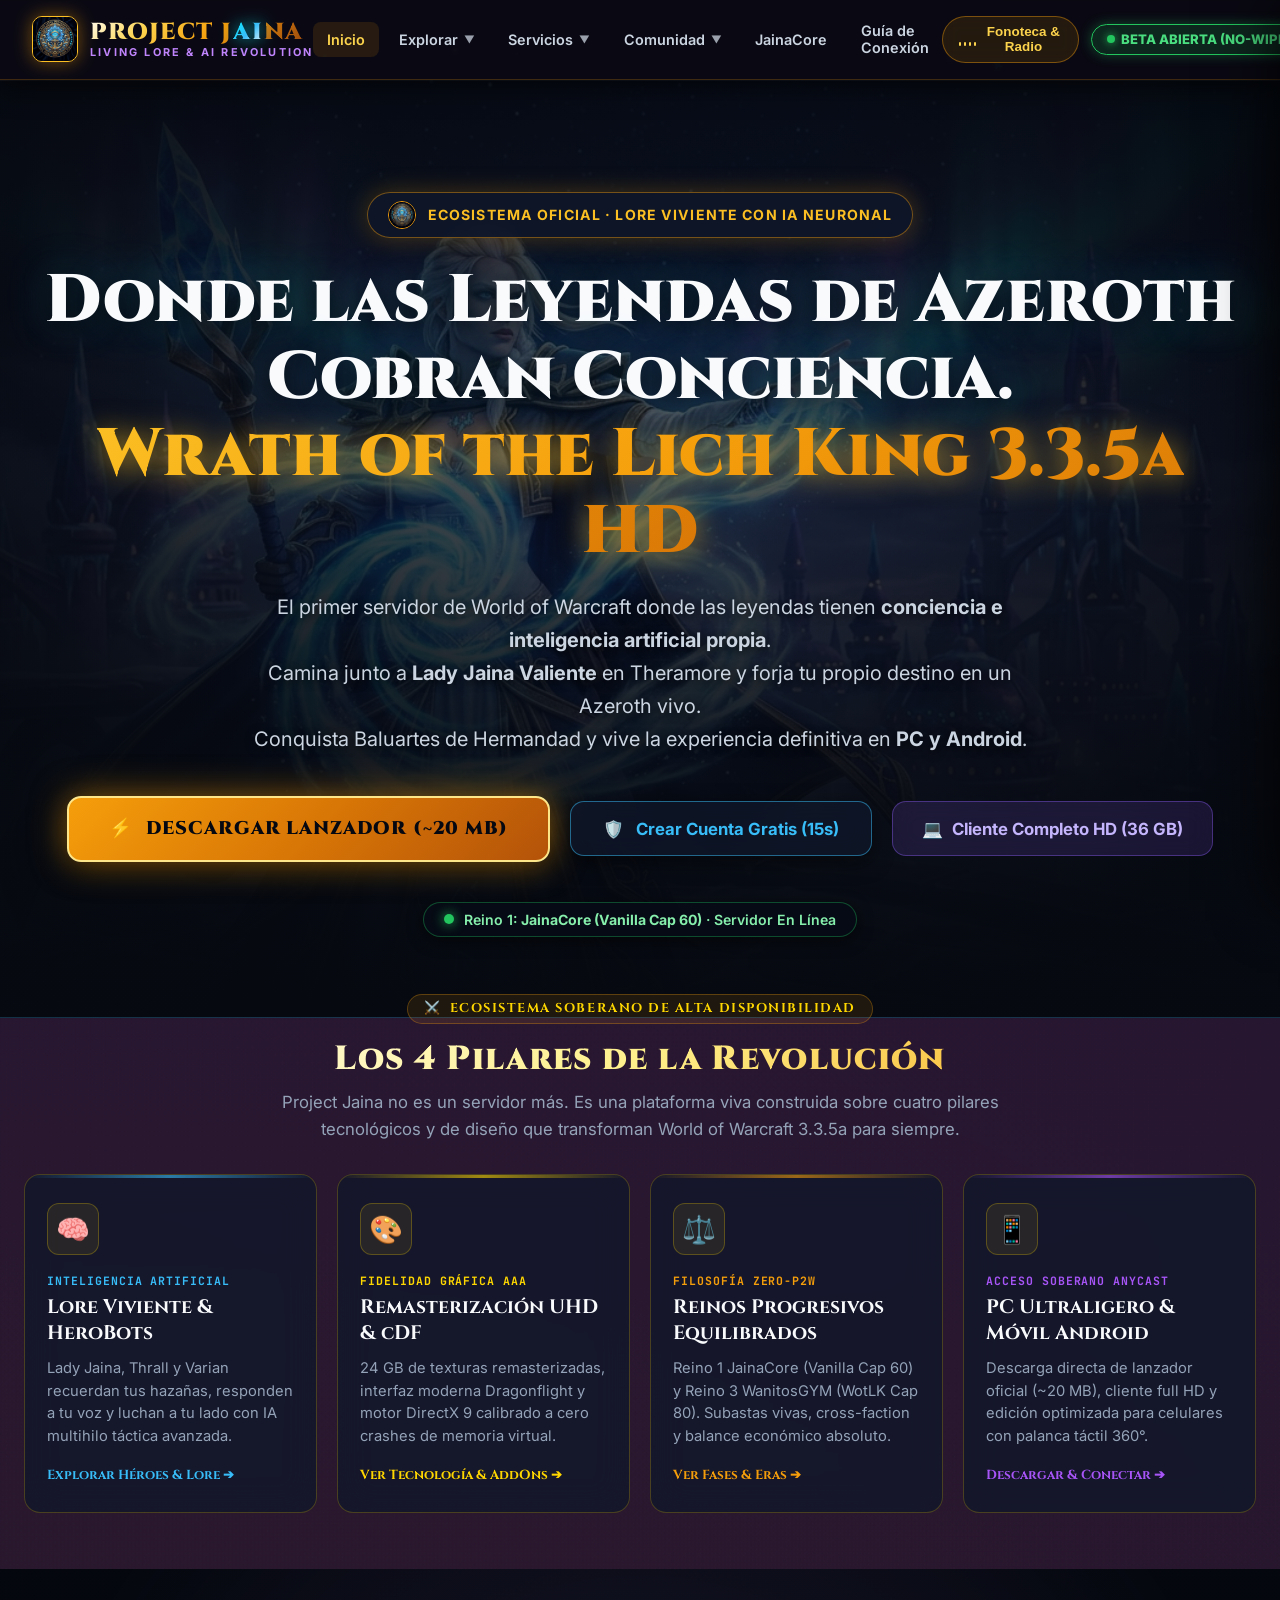
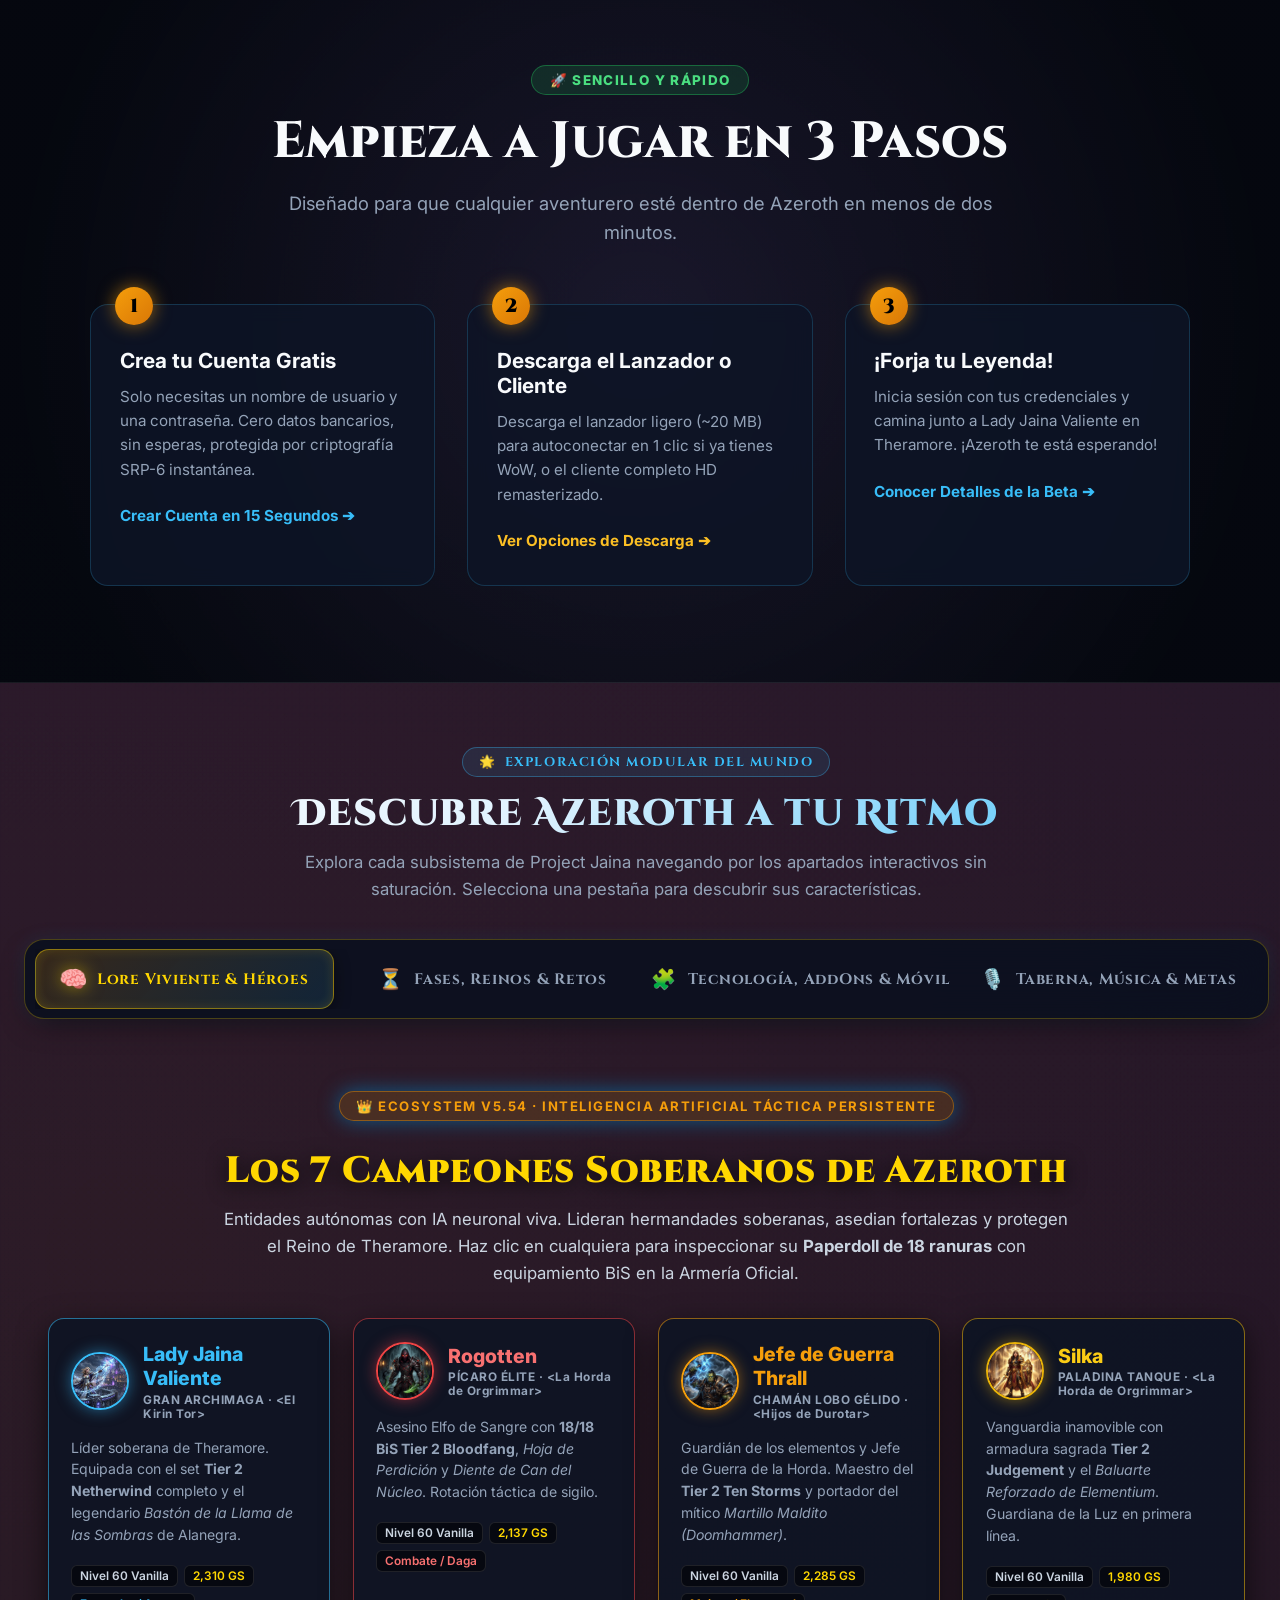
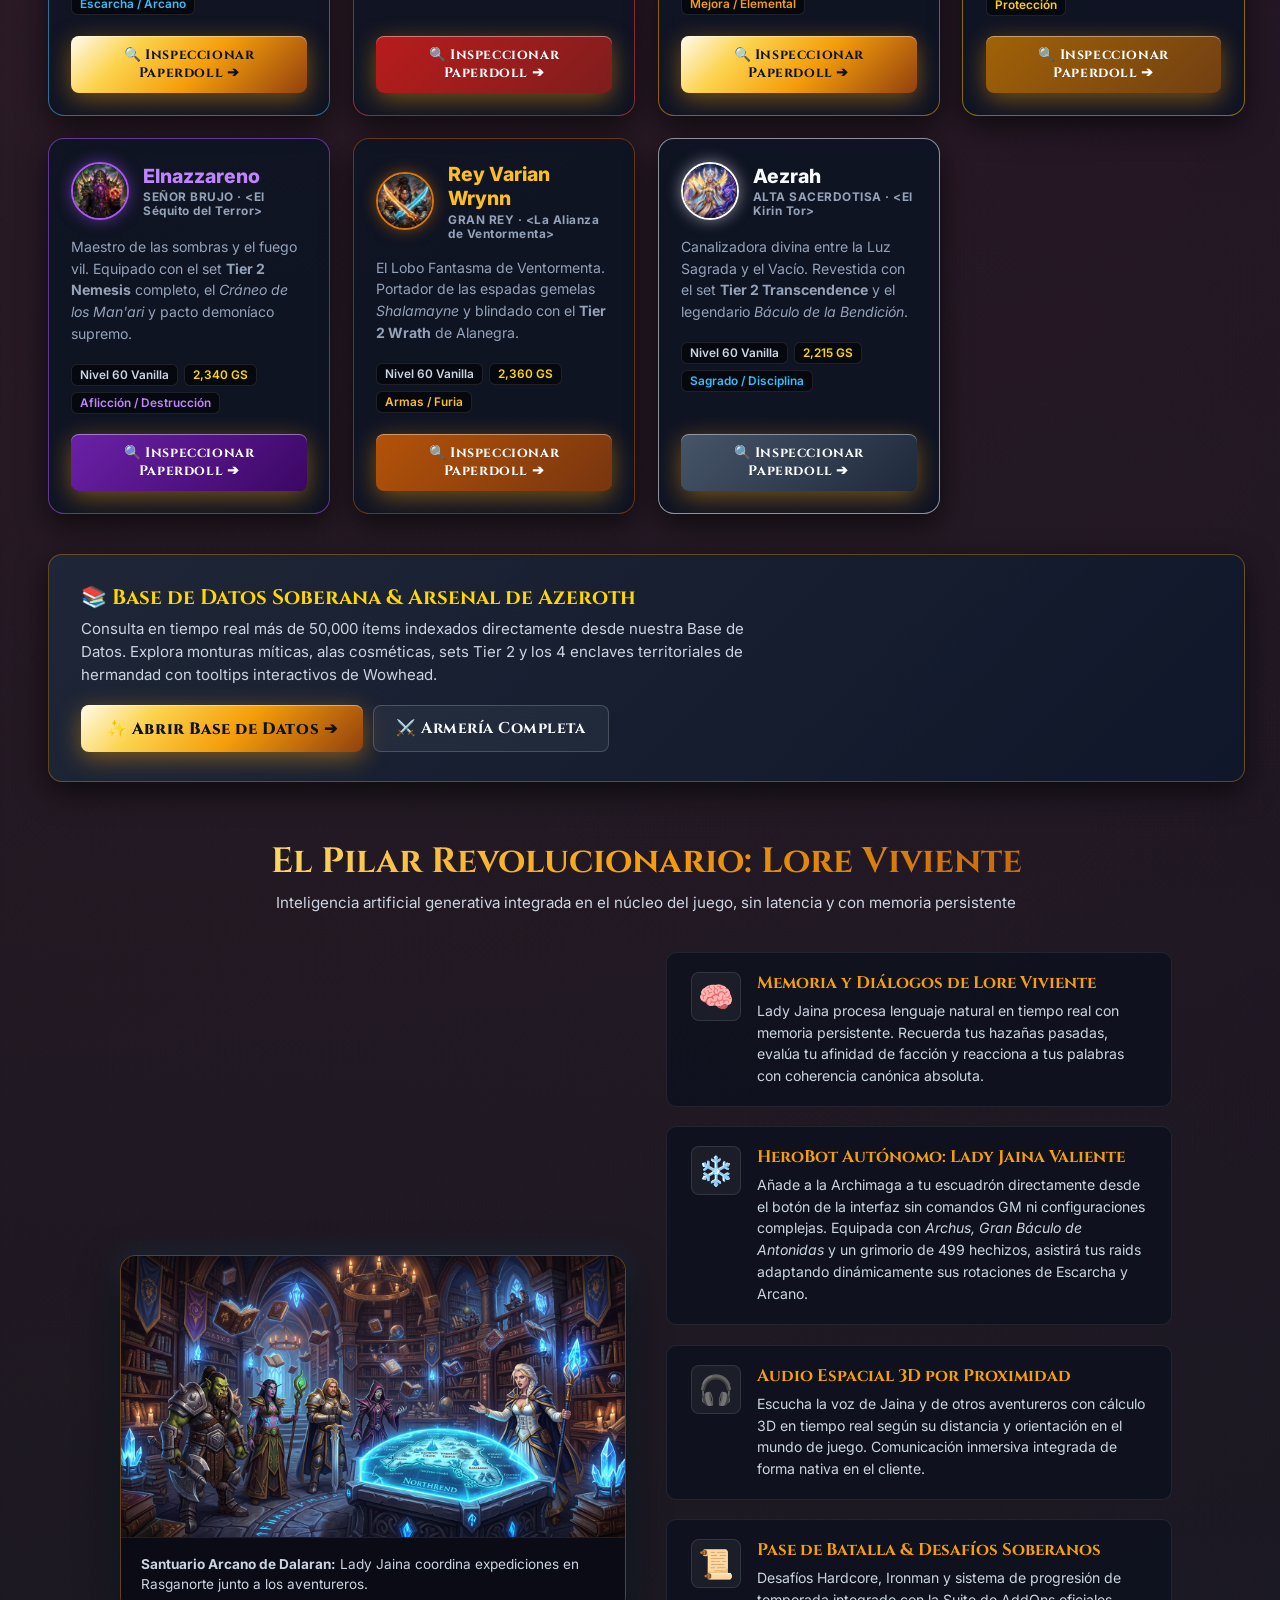
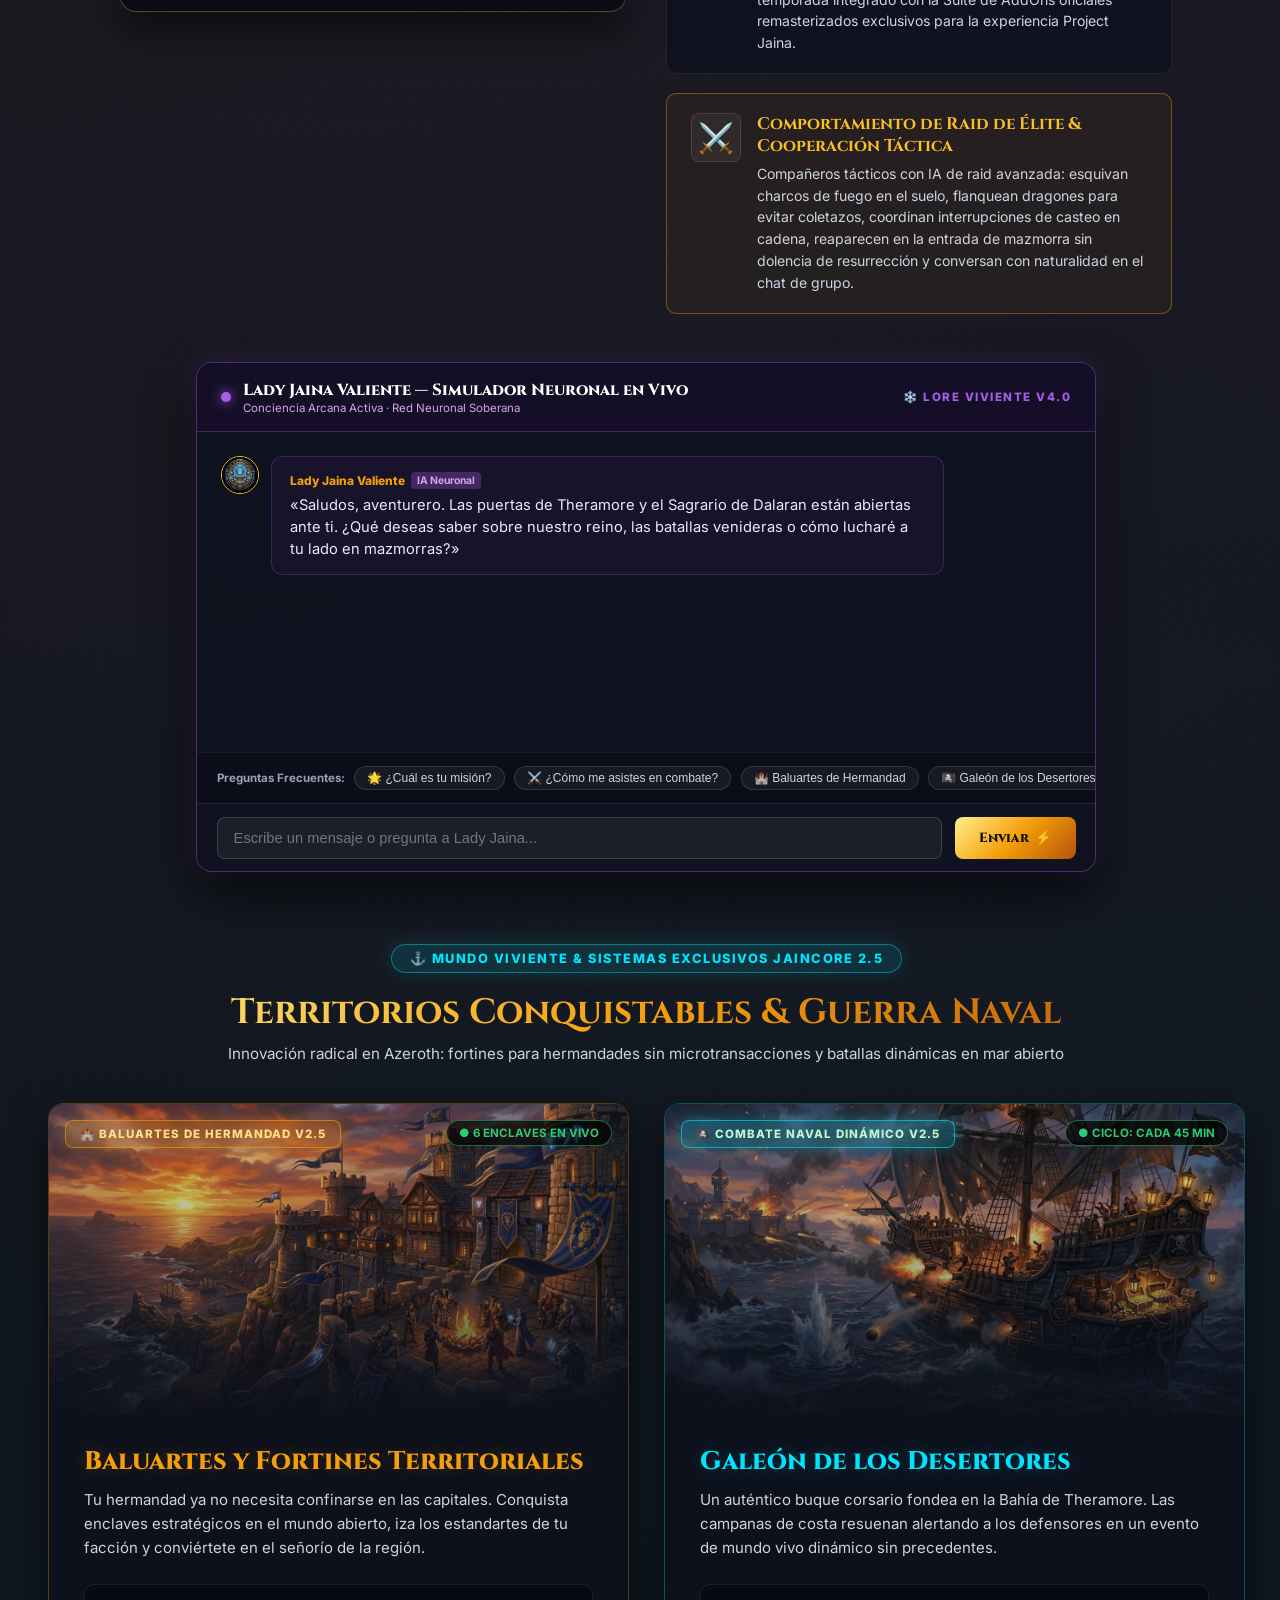
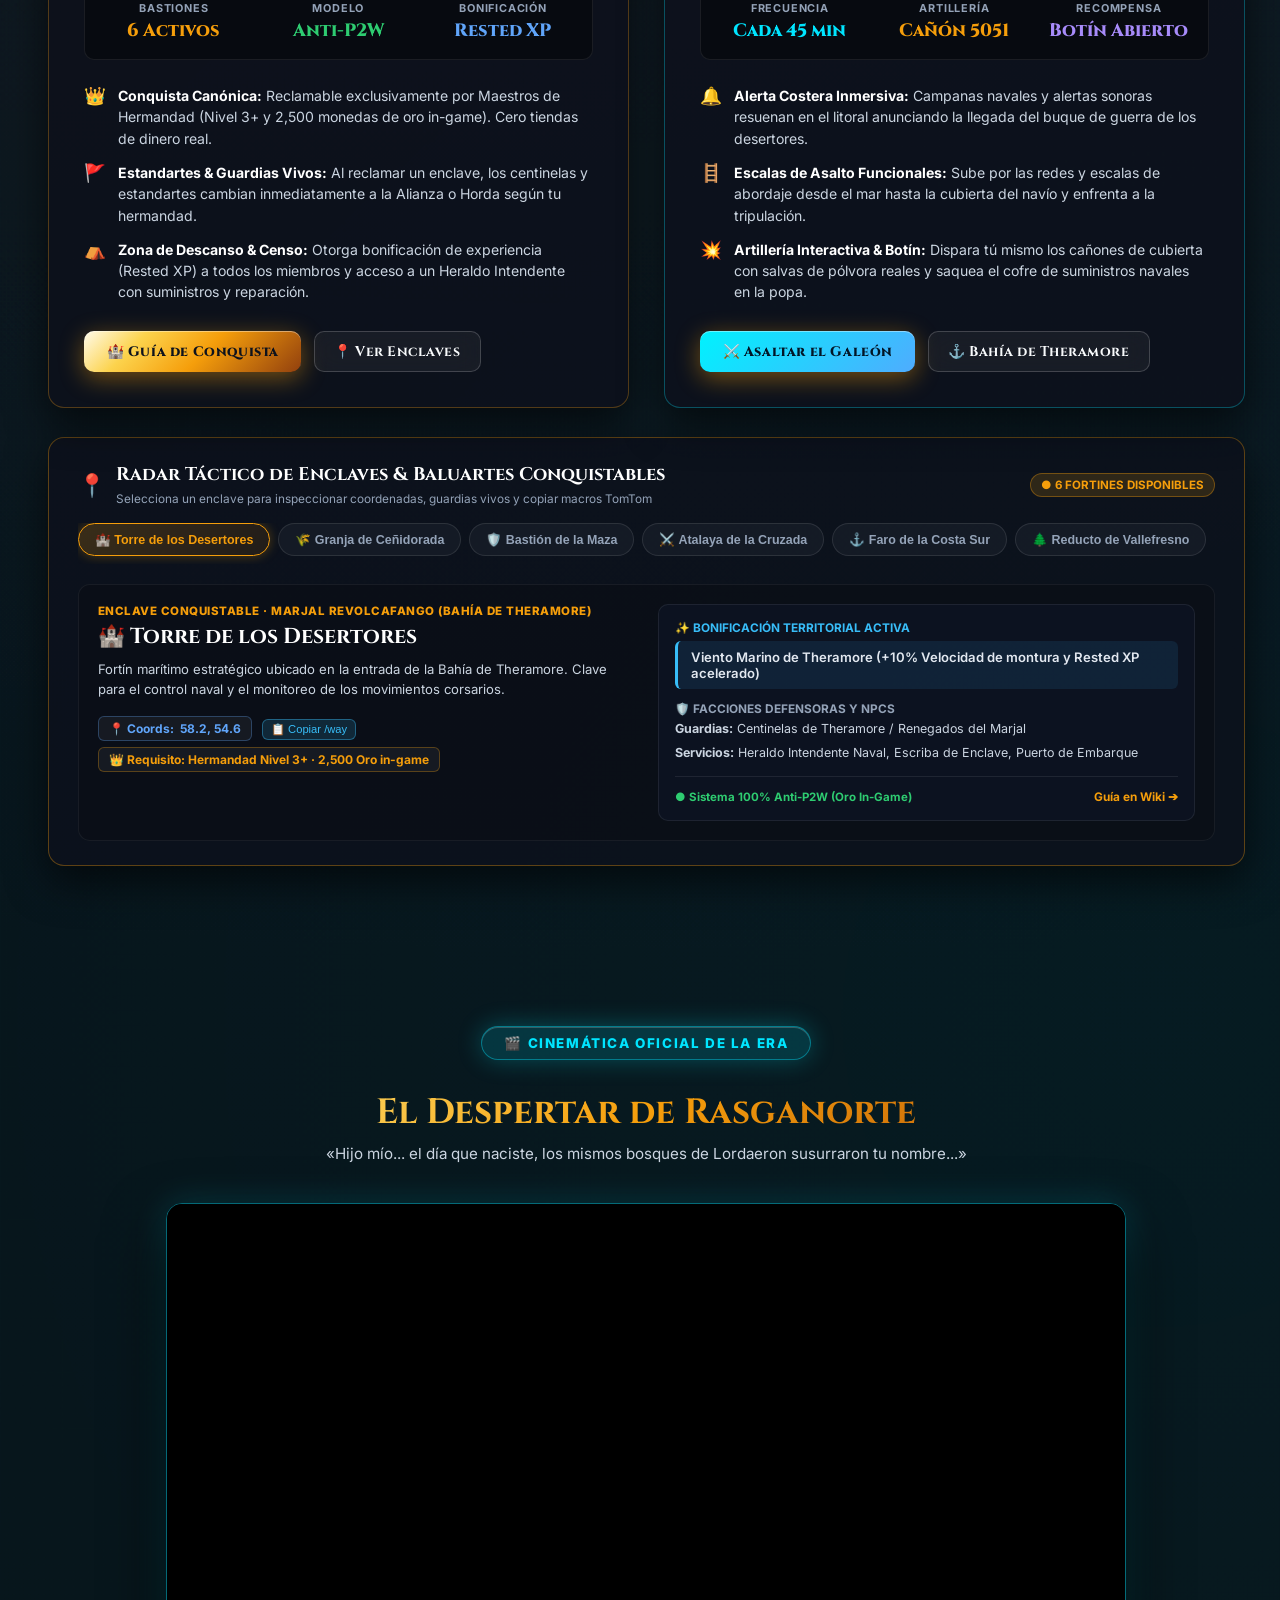
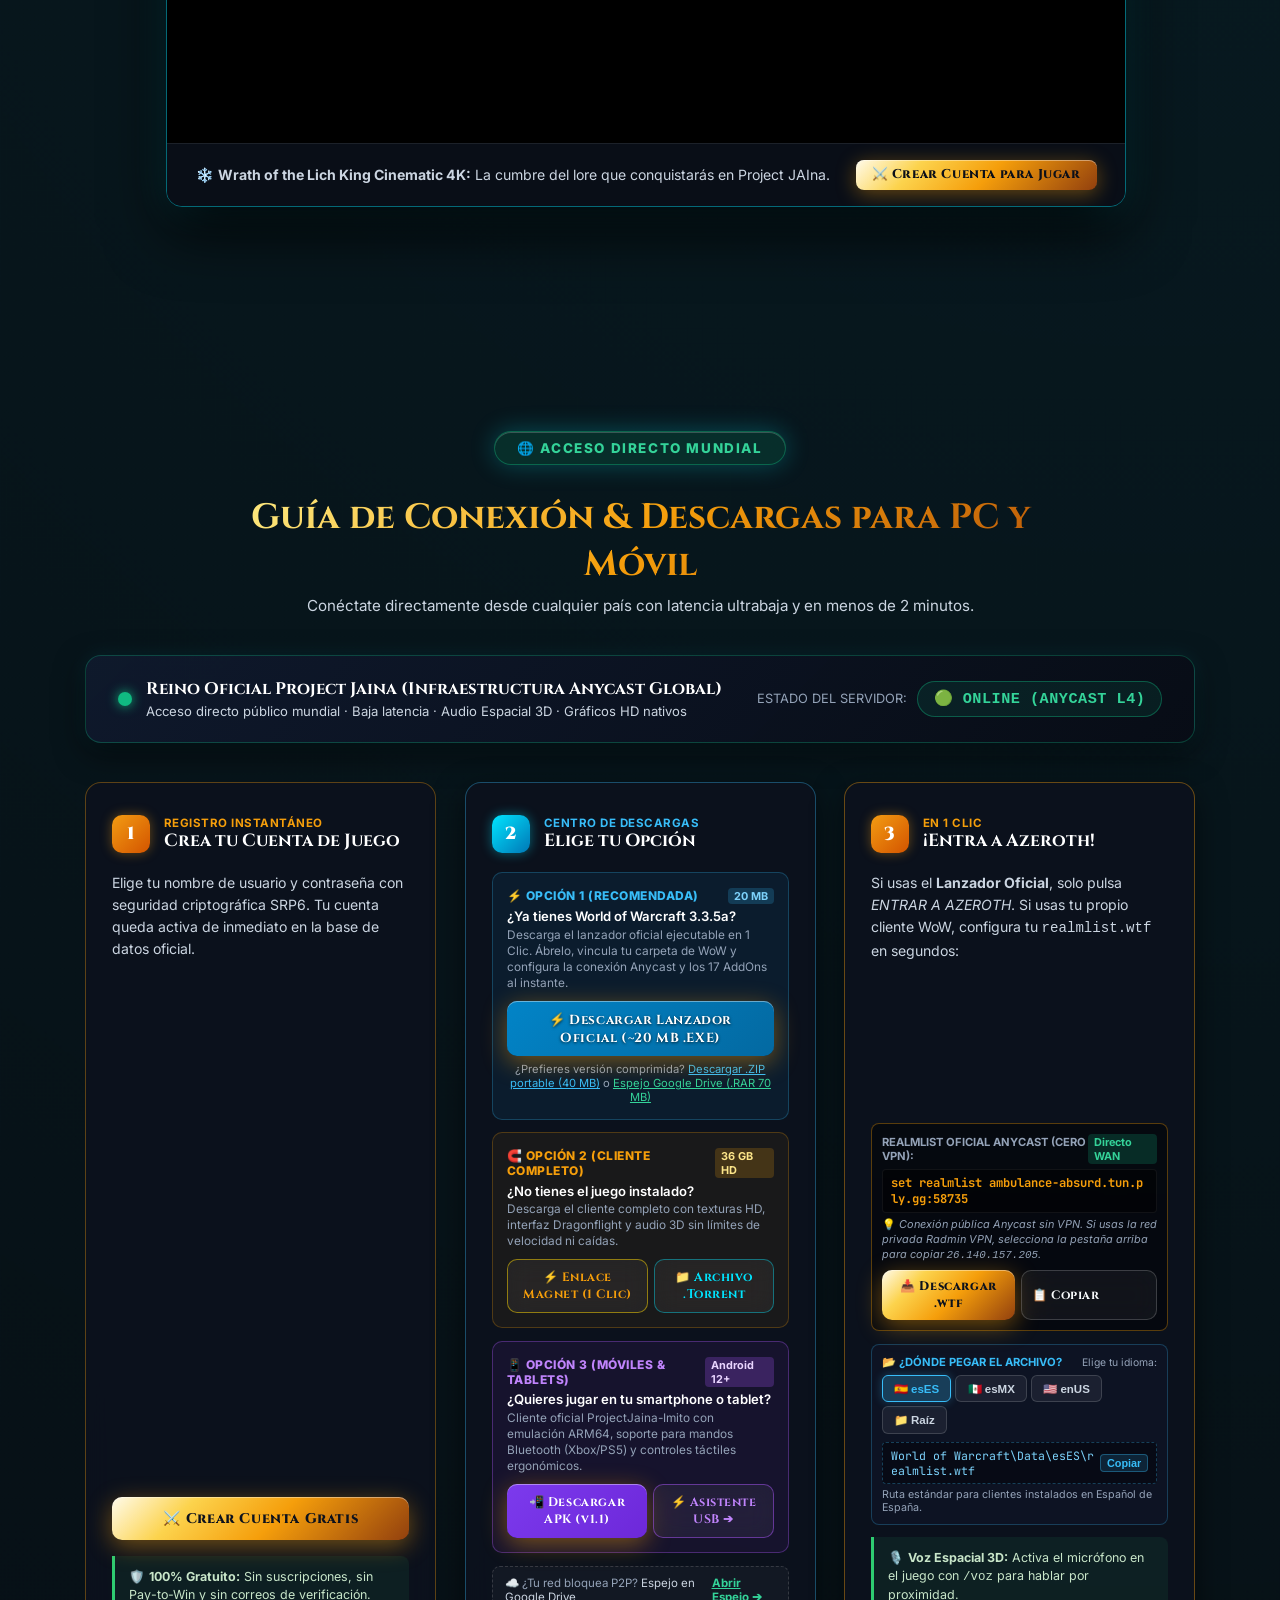
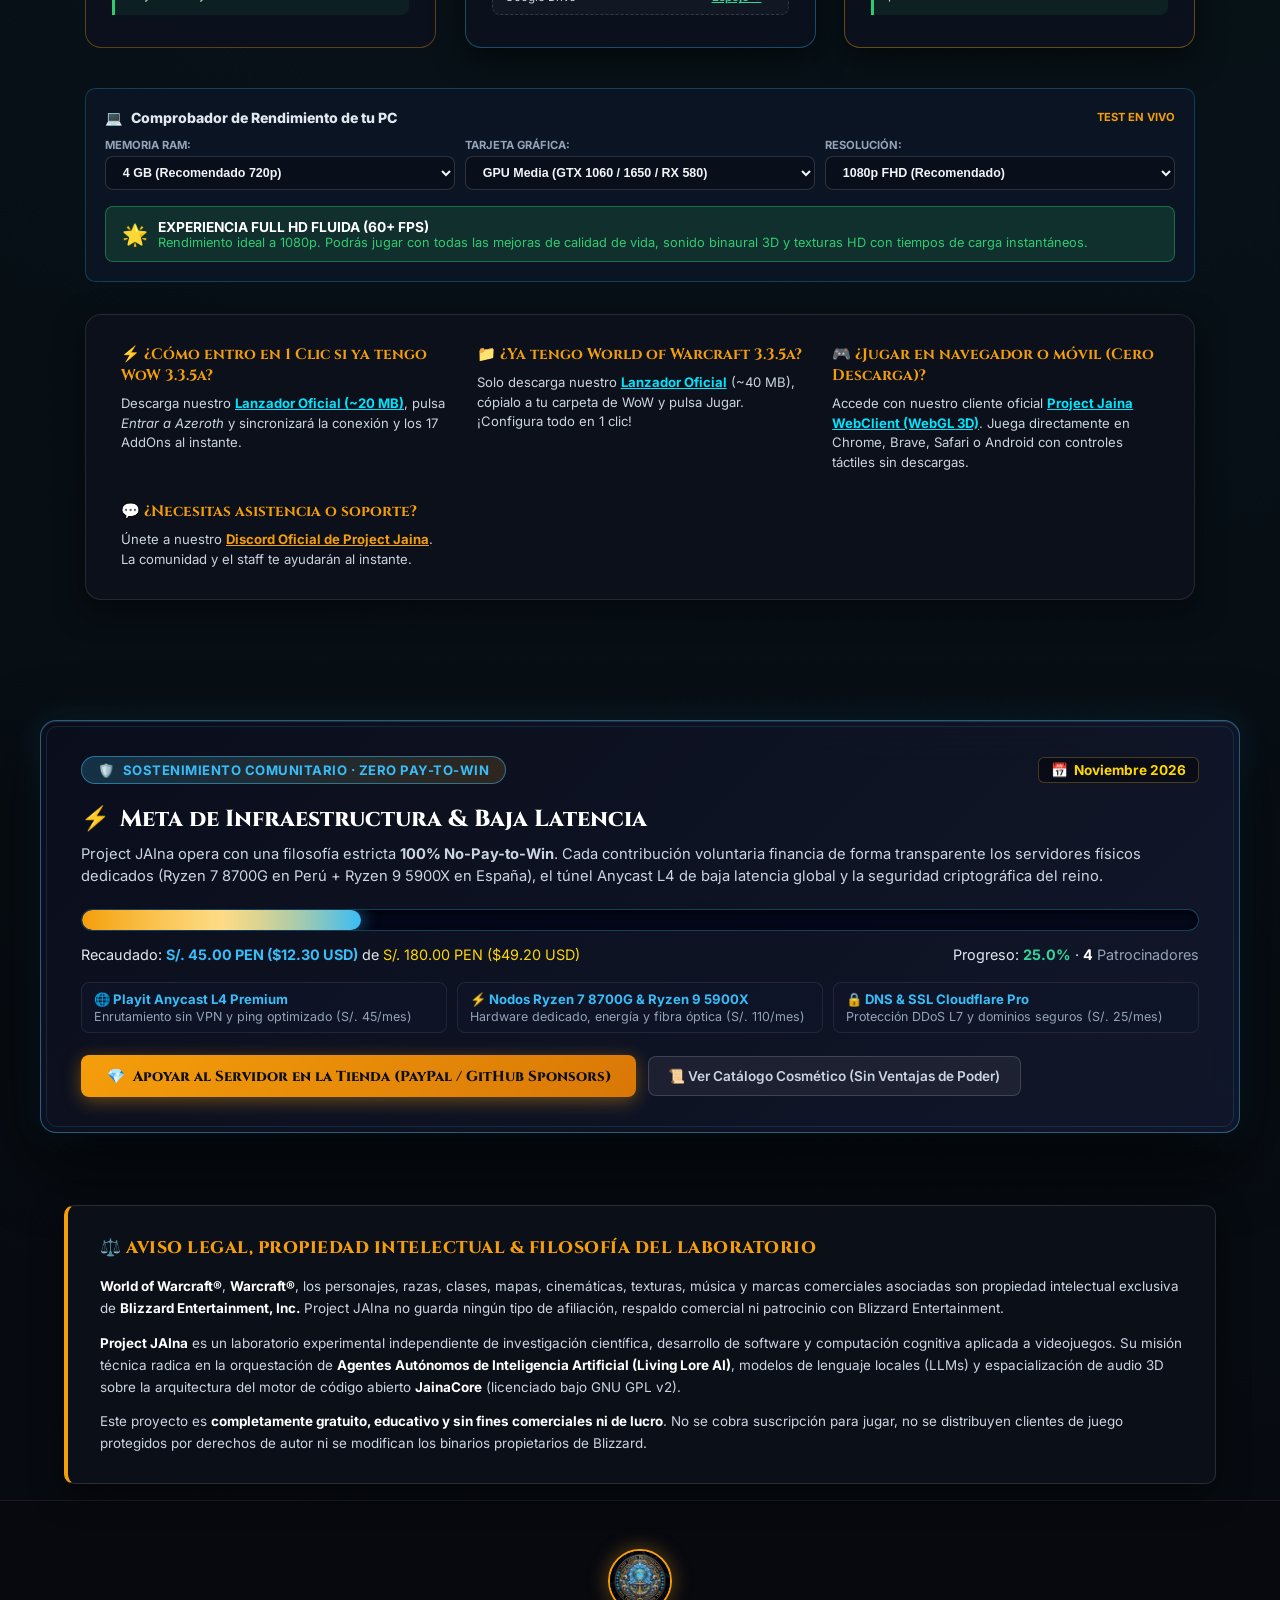
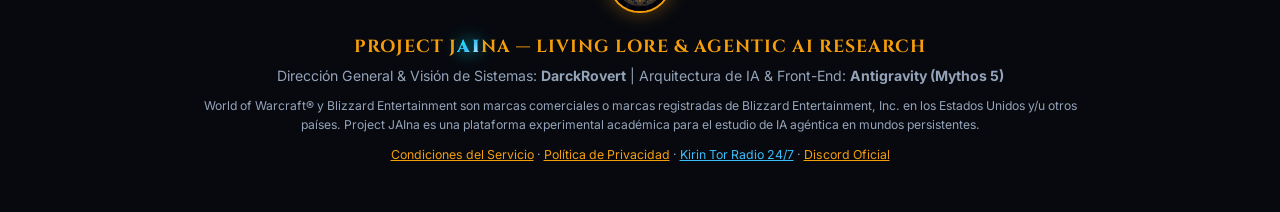
==== commit d3563c5d: "feat(web): implementar 25 puntos de consenso ux/ui acordados con espana (hito #307)" ====
--- a/index.html
+++ b/index.html
@@ -4,6 +4,8 @@
 <head>
 <meta charset="utf-8"/>
 <meta content="width=device-width, initial-scale=1.0" name="viewport"/>
+<meta name="color-scheme" content="dark only"/>
+<meta name="darkreader-lock"/>
 <title>Project JAIna — El Primer Servidor de WoW con Lore Viviente e IA | WotLK 3.3.5a</title>
 <!-- GOOGLE FONTS PRECONNECT & OPTIMIZACIÓN DE RENDERIZADO AAA -->
 <link href="https://fonts.googleapis.com" rel="preconnect"/>
@@ -243,8 +245,9 @@
 <span class="text-arcane-gold">Wrath of the Lich King 3.3.5a HD</span>
 </h1>
 <p class="hero-v2-subtitle">
-                El primer servidor de World of Warcraft donde los personajes legendarios tienen <strong>conciencia e inteligencia artificial propia</strong>.
-                Camina junto a <strong>Lady Jaina Valiente</strong> en Theramore, conquista Baluartes de Hermandad y juega con latencia ultrabaja <strong>sin VPN en PC y Android</strong>.
+                El primer servidor de World of Warcraft donde las leyendas tienen <strong>conciencia e inteligencia artificial propia</strong>.<br/>
+                Camina junto a <strong>Lady Jaina Valiente</strong> en Theramore y forja tu propio destino en un Azeroth vivo.<br/>
+                Conquista Baluartes de Hermandad y vive la experiencia definitiva en <strong>PC y Android</strong>.
             </p>
 <div class="cta-trinity-container">
 <a class="btn-play-web-pulse" download="ProjectJaina_Launcher.exe" href="downloads/ProjectJaina_Launcher.exe" id="btnHeroLauncher">
@@ -259,41 +262,10 @@
 </div>
 <div class="live-status-pill">
 <span class="status-dot-pulse"></span>
-<span>Reino 1: <strong>JainaCore (Vanilla Cap 60)</strong> · Servidor En Línea · Anycast 0 VPN</span>
+<span>Reino 1: <strong>JainaCore (Vanilla Cap 60)</strong> · Servidor En Línea</span>
 </div>
 </div>
 </header>
-<div class="status-bar-card">
-<div class="status-metric">
-<div class="metric-label">Estado del Servidor</div>
-<div class="metric-value">
-<span class="pulse-dot offline" id="statusDot"></span>
-<span id="statusText" style="color: var(--text-muted);">COMPROBANDO...</span>
-</div>
-</div>
-<div class="status-metric">
-<div class="metric-label">Tiempo Activo (Uptime)</div>
-<div class="metric-value monospace-num" id="serverUptime">00d 00h 00m 00s</div>
-</div>
-<div class="status-metric">
-<div class="metric-label">Era Activa</div>
-<div class="metric-value" id="activeEraCap" style="color: #f1a80a;">Vanilla (Lv 60)</div>
-</div>
-<div class="status-metric">
-<div class="metric-label">Héroes en el Mundo</div>
-<div class="metric-value" id="onlinePlayers">--</div>
-</div>
-<div class="status-metric">
-<div class="metric-label">Cuentas Registradas</div>
-<div class="metric-value" id="totalAccounts">--</div>
-</div>
-<div class="status-metric">
-<div class="metric-label">Conexión Global</div>
-<div class="metric-value" style="font-size: 0.84rem; display: flex; align-items: center; justify-content: center; gap: 6px; flex-wrap: wrap;">
-<a href="#como-jugar" style="color: var(--gold-primary); text-decoration: none; font-weight: 700;" title="Reino Oficial Anycast sin VPN">🌐 Conectar en 1 Clic ➔</a>
-</div>
-</div>
-</div>
 <!-- COMUNIDAD TRANSPARENTE: META MENSUAL DE INFRAESTRUCTURA (ZERO-P2W) -->
 
 
@@ -634,7 +606,7 @@
 <div>
 <h3 style="color: #ffd700; font-family: 'Cinzel', serif; font-size: 1.3rem; margin: 0 0 0.4rem;">📚 Base de Datos Soberana &amp; Arsenal de Azeroth</h3>
 <p style="color: var(--text-secondary); font-size: 0.94rem; margin: 0; max-width: 700px; line-height: 1.5;">
-                        Consulta en tiempo real más de 50,000 ítems indexados directamente desde <code>acore_world</code>. Explora monturas míticas, alas cosméticas, sets Tier 2 y los 4 enclaves territoriales de hermandad con tooltips interactivos de Wowhead.
+                        Consulta en tiempo real más de 50,000 ítems indexados directamente desde nuestra Base de Datos. Explora monturas míticas, alas cosméticas, sets Tier 2 y los 4 enclaves territoriales de hermandad con tooltips interactivos de Wowhead.
                     </p>
 </div>
 <div style="display: flex; gap: 10px; flex-wrap: wrap;">
@@ -662,36 +634,36 @@
 <div class="feature-item-glass">
 <div class="feature-icon">🧠</div>
 <div>
-<h3 class="feature-title">Memoria y Diálogos Neuronales (LLM Local)</h3>
-<p class="feature-desc">Lady Jaina procesa lenguaje natural en tiempo real mediante un modelo neuronal local (Qwen 2.5 3B / Llama). Recuerda tus hazañas pasadas, evalúa tu afinidad y reacciona a tus palabras con coherencia canónica absoluta.</p>
+<h3 class="feature-title">Memoria y Diálogos de Lore Viviente</h3>
+<p class="feature-desc">Lady Jaina procesa lenguaje natural en tiempo real con memoria persistente. Recuerda tus hazañas pasadas, evalúa tu afinidad de facción y reacciona a tus palabras con coherencia canónica absoluta.</p>
 </div>
 </div>
 <div class="feature-item-glass">
 <div class="feature-icon">❄️</div>
 <div>
-<h3 class="feature-title">HeroBot Autónomo de Mazmorra (GUID 1002)</h3>
-<p class="feature-desc">Invoca a la Archimaga con <code>.playerbots add Jaina</code>. Equipada con <em>Archus, Gran Báculo de Antonidas</em> y un grimorio de 499 hechizos, asistirá tus raids adaptando dinámicamente sus rotaciones de Escarcha y Arcano.</p>
+<h3 class="feature-title">HeroBot Autónomo: Lady Jaina Valiente</h3>
+<p class="feature-desc">Añade a la Archimaga a tu escuadrón directamente desde el botón de la interfaz sin comandos GM ni configuraciones complejas. Equipada con <em>Archus, Gran Báculo de Antonidas</em> y un grimorio de 499 hechizos, asistirá tus raids adaptando dinámicamente sus rotaciones de Escarcha y Arcano.</p>
 </div>
 </div>
 <div class="feature-item-glass">
 <div class="feature-icon">🎧</div>
 <div>
-<h3 class="feature-title">Audio Espacial 3D por Proximidad (HRTF)</h3>
-<p class="feature-desc">Escucha la voz de Jaina y de otros aventureros con cálculo binaural 3D en tiempo real según su distancia y ángulo cardinal en el mundo de juego. Inmersión sonora total sin necesidad de Discord.</p>
+<h3 class="feature-title">Audio Espacial 3D por Proximidad</h3>
+<p class="feature-desc">Escucha la voz de Jaina y de otros aventureros con cálculo 3D en tiempo real según su distancia y orientación en el mundo de juego. Comunicación inmersiva integrada de forma nativa en el cliente.</p>
 </div>
 </div>
 <div class="feature-item-glass">
 <div class="feature-icon">📜</div>
 <div>
 <h3 class="feature-title">Pase de Batalla &amp; Desafíos Soberanos</h3>
-<p class="feature-desc">Desafíos Hardcore, Ironman y sistema de progresión de temporada integrado con la Suite de 20 AddOns oficiales remasterizados exclusivos para la experiencia Project Jaina.</p>
+<p class="feature-desc">Desafíos Hardcore, Ironman y sistema de progresión de temporada integrado con la Suite de AddOns oficiales remasterizados exclusivos para la experiencia Project Jaina.</p>
 </div>
 </div>
 <div class="feature-item-glass" style="border-color: rgba(245, 158, 11, 0.4); background: rgba(245, 158, 11, 0.05);">
 <div class="feature-icon">⚔️</div>
 <div>
-<h3 class="feature-title" style="color: #fbbf24;">Apex Mythic Raider PvE v4.0 &amp; Turing Social</h3>
-<p class="feature-desc">Playerbots con radar espacial O(1) de charcos en suelo, flanqueo perpendicular a 90° de dragones, rotación coordinada de interrupciones, reaparición en entrada de mazmorra sin sickness y Turing Social con retardo de tipeo humano (*Chrono-Typing*) en chat de grupo.</p>
+<h3 class="feature-title" style="color: #fbbf24;">Comportamiento de Raid de Élite &amp; Cooperación Táctica</h3>
+<p class="feature-desc">Compañeros tácticos con IA de raid avanzada: esquivan charcos de fuego en el suelo, flanquean dragones para evitar coletazos, coordinan interrupciones de casteo en cadena, reaparecen en la entrada de mazmorra sin dolencia de resurrección y conversan con naturalidad en el chat de grupo.</p>
 </div>
 </div>
 </div>
@@ -703,7 +675,7 @@
 <span class="chat-pulse-dot"></span>
 <div>
 <div class="chat-jaina-title">Lady Jaina Valiente — Simulador Neuronal en Vivo</div>
-<div class="chat-jaina-status">Conectado a Modelo Qwen 2.5 3B (LLM Local / Puerto 1234)</div>
+<div class="chat-jaina-status">Conciencia Arcana Activa · Red Neuronal Soberana</div>
 </div>
 </div>
 <div class="chat-header-badge">❄️ LORE VIVIENTE V4.0</div>
@@ -720,7 +692,7 @@
 </div>
 <!-- PROMPTS RÁPIDOS -->
 <div class="chat-quick-prompts">
-<span class="prompt-hint">Preguntas Frecuentes al Modelo:</span>
+<span class="prompt-hint">Preguntas Frecuentes:</span>
 <button class="prompt-pill" data-prompt="mision">🌟 ¿Cuál es tu misión?</button>
 <button class="prompt-pill" data-prompt="herobot">⚔️ ¿Cómo me asistes en combate?</button>
 <button class="prompt-pill" data-prompt="baluartes">🏰 Baluartes de Hermandad</button>
@@ -891,7 +863,39 @@
             <!-- TAB 2: FASES, REINOS & DESAFÍOS -->
             <div class="discovery-tab-pane" id="tab-fases" role="tabpanel">
 
-<section class="beta-announcement-card" id="fase-beta" style="margin: 3.5rem auto 2rem; max-width: 1250px;">
+<div class="status-bar-card" style="margin: 2rem auto 1.5rem; max-width: 1250px;">
+<div class="status-metric">
+<div class="metric-label">Estado del Servidor</div>
+<div class="metric-value">
+<span class="pulse-dot offline" id="statusDot"></span>
+<span id="statusText" style="color: var(--text-muted);">COMPROBANDO...</span>
+</div>
+</div>
+<div class="status-metric">
+<div class="metric-label">Tiempo Activo (Uptime)</div>
+<div class="metric-value monospace-num" id="serverUptime">00d 00h 00m 00s</div>
+</div>
+<div class="status-metric">
+<div class="metric-label">Era Activa</div>
+<div class="metric-value" id="activeEraCap" style="color: #f1a80a;">Vanilla (Lv 60)</div>
+</div>
+<div class="status-metric">
+<div class="metric-label">Héroes en el Mundo</div>
+<div class="metric-value" id="onlinePlayers">--</div>
+</div>
+<div class="status-metric">
+<div class="metric-label">Cuentas Registradas</div>
+<div class="metric-value" id="totalAccounts">--</div>
+</div>
+<div class="status-metric">
+<div class="metric-label">Conexión Global</div>
+<div class="metric-value" style="font-size: 0.84rem; display: flex; align-items: center; justify-content: center; gap: 6px; flex-wrap: wrap;">
+<a href="#como-jugar" style="color: var(--gold-primary); text-decoration: none; font-weight: 700;" title="Reino Oficial Anycast">🌐 Conectar en 1 Clic ➔</a>
+</div>
+</div>
+</div>
+
+<section class="beta-announcement-card" id="fase-beta" style="margin: 2rem auto; max-width: 1250px;">
 <div style="text-align: center;">
 <div class="beta-header-badge">
 <span style="display: inline-block; width: 9px; height: 9px; border-radius: 50%; background: #4ade80; box-shadow: 0 0 10px #4ade80;"></span>
@@ -927,53 +931,6 @@
                 </p>
 </div>
 </div>
-<!-- HERO QUICK-CONNECT & REALMLIST WIDGET (ANYCAST 1-CLIC) -->
-<div class="hero-quick-connect" id="heroQuickConnect" style="margin-top: 2rem;">
-<div class="quick-connect-header">
-<div class="quick-connect-badge">
-<span class="live-dot-pulse"></span>
-<span>Conexión Directa al Reino · Servidor Online</span>
-</div>
-<div class="quick-connect-ping-wrap">
-<button class="btn-ping-test" data-action="ping-test" title="Probar latencia en tiempo real hacia el servidor Anycast" type="button">
-                        📶 Probar Latencia
-                    </button>
-</div>
-</div>
-<div class="hero-mode-tabs">
-<button class="hero-mode-btn active" data-mode="anycast" onclick="switchRealmlistHeroMode('anycast')" title="Conexión directa Anycast global L4 sin necesidad de VPN" type="button">
-                    🌐 Anycast Global WAN (Cero VPN · Directo)
-                </button>
-<button class="hero-mode-btn radmin-tab" data-mode="radmin" onclick="switchRealmlistHeroMode('radmin')" title="Conexión directa vía red Radmin VPN" type="button">
-                    🟣 Red Radmin VPN (Privada)
-                </button>
-</div>
-<div class="quick-connect-body">
-<div class="quick-connect-code-box">
-<span class="quick-connect-label" id="heroRealmlistLabel">TU REALMLIST OFICIAL (ANYCAST GLOBAL):</span>
-<code class="quick-connect-code" id="heroRealmlistCode">set realmlist ambulance-absurd.tun.ply.gg:58735</code>
-<div class="quick-connect-subdesc" id="heroRealmlistDesc">
-                        ⚡ <strong>Anycast Global L4 (Cero VPN):</strong> Conexión pública directa al reino sin necesidad de programas externos ni VPN.
-                    </div>
-</div>
-<div class="quick-connect-actions">
-<button class="btn-quick-action btn-copy-hero" data-action="copy-realmlist" title="Copiar línea de realmlist al portapapeles" type="button">
-                        📋 Copiar Realmlist
-                    </button>
-<button class="btn-quick-action btn-dl-hero" data-action="download-realmlist" title="Descargar archivo realmlist.wtf autoconfigurado" type="button">
-                        📥 Descargar realmlist.wtf
-                    </button>
-</div>
-</div>
-<div class="quick-connect-port-alert">
-                🚀 <strong>Conexión 100% Nativa:</strong> World of Warcraft 3.3.5a procesa el puerto <code>:58735</code> directamente. Puedes arrastrar el archivo descargado a tu carpeta de WoW o abrir nuestro <strong>Lanzador Oficial</strong> para sincronizarlo automáticamente.
-            </div>
-<div class="quick-connect-footer">
-<div class="quick-connect-pill">🌐 Anycast Global Playit L4</div>
-<div class="quick-connect-pill">⚡ WotLK 3.3.5a (12340)</div>
-<div class="quick-connect-pill">📁 Arrástralo a: <code>Data\esES\</code> (o tu idioma)</div>
-</div>
-</div>
 <!-- GRAND OPENING OFFICIAL COUNTDOWN (24/11/2026) -->
 <div class="grand-opening-card" id="grandOpeningCard" style="margin-top: 2rem;">
 <div class="opening-badge-header">
@@ -1014,7 +971,7 @@
 </div>
 <div class="opening-meta-info">
 <span>🕒 Hora Oficial: <strong>00:00:00 UTC-5 (Hora Servidor)</strong></span>
-<span>🌐 Servidor Global: <strong style="color: var(--gold-primary);">ambulance-absurd.tun.ply.gg:58735</strong></span>
+<span>🌐 Infraestructura: <strong style="color: var(--gold-primary);">Reino Oficial JainaCore (Vanilla Cap 60)</strong></span>
 </div>
 </div>
 </section>
@@ -1080,38 +1037,6 @@
 <div class="gauge-bar-fill" id="transitionGaugeFill" style="width: 0%;"></div>
 </div>
 </div>
-<!-- Parámetros en Tiempo Real del Servidor -->
-<div class="hud-params-grid">
-<div class="param-box">
-<span class="param-icon">🛡️</span>
-<div>
-<div class="param-name">Gating de Contenido</div>
-<div class="param-val" id="paramGating">Eluna Gate v2.0 (Activo)</div>
-</div>
-</div>
-<div class="param-box">
-<span class="param-icon">🧠</span>
-<div>
-<div class="param-name">Motor Neuronal IA</div>
-<div class="param-val" id="paramAI">Jaina LLM (Qwen 2.5 Coder 32B / LFM 2.5)</div>
-</div>
-</div>
-<div class="param-box">
-<span class="param-icon">🎧</span>
-<div>
-<div class="param-name">Audio Espacial 3D</div>
-<div class="param-val" id="paramVoice">HRTF 3050 Online</div>
-</div>
-</div>
-<div class="param-box">
-<span class="param-icon">⏱️</span>
-<div>
-<div class="param-name">Tickrate / Latencia Core</div>
-<div class="param-val" id="paramTickrate">~12 ms (Estable)</div>
-</div>
-</div>
-</div>
-</div>
 <div class="timeline-scroll-wrapper">
 <div class="timeline-rail" id="timelineRail">
 <!-- Nodos renderizados dinámicamente por js/progression.js?v=20261030_v710 -->
@@ -1367,144 +1292,144 @@
             <div class="discovery-tab-pane" id="tab-tech" role="tabpanel">
 
 <section class="factions-section" id="addons-showcase">
-<h2 class="section-title">Suite de 21 AddOns Oficiales de Project JAIna</h2>
-<p class="section-subtitle">Calibrados quirúrgicamente para el cliente WotLK 3.3.5a HD (17 AddOns canónicos para jugadores y 4 suites exclusivas de Staff)</p>
+<h2 class="section-title">Suite de AddOns Oficiales Remasterizados</h2>
+<p class="section-subtitle">17 complementos esenciales integrados nativamente en el cliente HD para enriquecer tu aventura</p>
 <div class="addons-grid" style="grid-template-columns: repeat(auto-fill, minmax(280px, 1fr)); gap: 1.25rem;">
 <!-- 1. MULTIBOT -->
 <div class="addon-card" style="border-color: rgba(245, 158, 11, 0.45); background: linear-gradient(145deg, rgba(20,20,25,0.85), rgba(245, 158, 11, 0.08));">
 <div class="addon-badge" style="background: rgba(245, 158, 11, 0.2); color: #fbbf24; border-color: rgba(245, 158, 11, 0.4);">⭐ FLAGSHIP BOTS 4.0</div>
 <div class="addon-icon">🤖</div>
-<h3 class="addon-title">ProjectJaina_MultiBot</h3>
+<h3 class="addon-title">MultiBot (Comando de Bots)</h3>
 <p class="addon-desc">Panel gráfico maestro para comandar Playerbots. Gestión de roles, estrategias de combate, formaciones, talentos, inspección y equipamiento en tiempo real.</p>
-<div style="font-size: 0.74rem; color: #fbbf24; font-family: monospace; margin-top: 0.5rem;">Comando: /mbot</div>
+<div style="font-size: 0.74rem; color: #fbbf24; font-family: monospace; margin-top: 0.5rem;">Acceso: Botón en Minimapa o /mbot</div>
 </div>
 <!-- 2. DRAGONFLIGHT UI -->
 <div class="addon-card">
 <div class="addon-badge">INTERFAZ 10.0</div>
 <div class="addon-icon">🐉</div>
-<h3 class="addon-title">ProjectJaina_DragonflightUI</h3>
+<h3 class="addon-title">Dragonflight UI Moderna</h3>
 <p class="addon-desc">Reemplazo total de barras de acción, marcos de unidad, minimapa, orfebrería de Dalaran y organizador de bolsas inteligente SushiSort al estándar moderno de Dragonflight.</p>
-<div style="font-size: 0.74rem; color: var(--gold-primary); font-family: monospace; margin-top: 0.5rem;">Integrado en HUD</div>
+<div style="font-size: 0.74rem; color: var(--gold-primary); font-family: monospace; margin-top: 0.5rem;">Acceso: Integrado en HUD</div>
 </div>
 <!-- 3. COMPANION -->
 <div class="addon-card">
 <div class="addon-badge">HUB DE ESCUADRÓN</div>
 <div class="addon-icon">👥</div>
-<h3 class="addon-title">ProjectJaina_Companion</h3>
+<h3 class="addon-title">Escuadrón Táctico (Companion)</h3>
 <p class="addon-desc">Barra de control táctico de bots con botón de foco de calavera (/pjc focus), reanimación de compañeros y telemetría de cacerías de sangre de cofradías.</p>
-<div style="font-size: 0.74rem; color: var(--gold-primary); font-family: monospace; margin-top: 0.5rem;">Comando: /pjc o /companion</div>
+<div style="font-size: 0.74rem; color: var(--gold-primary); font-family: monospace; margin-top: 0.5rem;">Acceso: HUD / Tecla Rápida o /pjc</div>
 </div>
 <!-- 4. WARDROBE -->
 <div class="addon-card">
 <div class="addon-badge">TRANSMOG 3D</div>
 <div class="addon-icon">👗</div>
-<h3 class="addon-title">ProjectJaina_Wardrobe</h3>
+<h3 class="addon-title">Guardarropa 3D (Wardrobe)</h3>
 <p class="addon-desc">Guardarropa y vestidor 3D. Colección de apariencias, prueba de conjuntos de armadura y transfiguración cosmética sin alterar estadísticas.</p>
-<div style="font-size: 0.74rem; color: var(--gold-primary); font-family: monospace; margin-top: 0.5rem;">Comando: /wardrobe</div>
+<div style="font-size: 0.74rem; color: var(--gold-primary); font-family: monospace; margin-top: 0.5rem;">Acceso: Botón en Minimapa o /wardrobe</div>
 </div>
 <!-- 5. BATTLEPASS -->
 <div class="addon-card">
 <div class="addon-badge">PROGRESIÓN</div>
 <div class="addon-icon">🏆</div>
-<h3 class="addon-title">ProjectJaina_BattlePass</h3>
+<h3 class="addon-title">Pase de Batalla Estacional</h3>
 <p class="addon-desc">Pase de Batalla con 50 niveles estacionales, misiones diarias, desafíos semanales y recompensas cosméticas exclusivas con entrega directa.</p>
-<div style="font-size: 0.74rem; color: var(--gold-primary); font-family: monospace; margin-top: 0.5rem;">Comando: /bp</div>
+<div style="font-size: 0.74rem; color: var(--gold-primary); font-family: monospace; margin-top: 0.5rem;">Acceso: Botón en Minimapa o /bp</div>
 </div>
 <!-- 6. GAMEMODES -->
 <div class="addon-card">
 <div class="addon-badge">MODOS &amp; RETOS</div>
 <div class="addon-icon">💀</div>
-<h3 class="addon-title">ProjectJaina_GameModes</h3>
+<h3 class="addon-title">Selector de Modos &amp; Retos</h3>
 <p class="addon-desc">Selector cinemático de modalidades: Normal, Hardcore permadeath, Ironman, Die &amp; Rise (3 vidas) y Reto Andino x1 con protección ante desconexiones (DC Protection).</p>
-<div style="font-size: 0.74rem; color: var(--gold-primary); font-family: monospace; margin-top: 0.5rem;">Comando: /modos o /hardcore</div>
+<div style="font-size: 0.74rem; color: var(--gold-primary); font-family: monospace; margin-top: 0.5rem;">Acceso: Selección Inicial o /modos</div>
 </div>
 <!-- 7. STORE -->
 <div class="addon-card">
 <div class="addon-badge">TIENDA IN-GAME</div>
 <div class="addon-icon">🪙</div>
-<h3 class="addon-title">ProjectJaina_Store</h3>
+<h3 class="addon-title">Tienda Mística In-Game</h3>
 <p class="addon-desc">Tienda Mística de Dalaran dentro del juego. Canje de monturas, cosméticos y servicios mediante Tokens de Jaina con entrega directa al inventario.</p>
-<div style="font-size: 0.74rem; color: var(--gold-primary); font-family: monospace; margin-top: 0.5rem;">Comando: /tienda o /shop</div>
+<div style="font-size: 0.74rem; color: var(--gold-primary); font-family: monospace; margin-top: 0.5rem;">Acceso: Botón en Minimapa o /tienda</div>
 </div>
 <!-- 8. VISUALSHOP -->
 <div class="addon-card">
 <div class="addon-badge">AURAS &amp; ALAS</div>
 <div class="addon-icon">✨</div>
-<h3 class="addon-title">ProjectJaina_VisualShop</h3>
+<h3 class="addon-title">Probador de Auras &amp; Alas</h3>
 <p class="addon-desc">Probador y catálogo interactivo de auras mágicas, alas visuales y efectos de partículas de hechizos para personalizar a tu avatar.</p>
-<div style="font-size: 0.74rem; color: var(--gold-primary); font-family: monospace; margin-top: 0.5rem;">Comando: /visual</div>
+<div style="font-size: 0.74rem; color: var(--gold-primary); font-family: monospace; margin-top: 0.5rem;">Acceso: Menú Visual o /visual</div>
 </div>
 <!-- 9. VOICE -->
 <div class="addon-card">
 <div class="addon-badge">AUDIO BINAURAL</div>
 <div class="addon-icon">🎙️</div>
-<h3 class="addon-title">ProjectJaina_Voice</h3>
+<h3 class="addon-title">Audio Espacial 3D (Voice)</h3>
 <p class="addon-desc">Motor espacial de proximidad 3D (WebRTC HRTF). Escucha a los aventureros con volumen y paneo estéreo cardinal según su posición física en el juego.</p>
-<div style="font-size: 0.74rem; color: var(--gold-primary); font-family: monospace; margin-top: 0.5rem;">Comando: /voz o /voice</div>
+<div style="font-size: 0.74rem; color: var(--gold-primary); font-family: monospace; margin-top: 0.5rem;">Acceso: Nativo en Juego o /voz</div>
 </div>
 <!-- 10. GRAPHICS -->
 <div class="addon-card">
 <div class="addon-badge">GRÁFICOS HD</div>
 <div class="addon-icon">💎</div>
-<h3 class="addon-title">ProjectJaina_Graphics</h3>
+<h3 class="addon-title">Calibrador Gráfico HD</h3>
 <p class="addon-desc">Panel de calibración visual HD, control de densidad de partículas, nitidez y presets de seguridad contra desbordamiento de memoria 32-bit.</p>
-<div style="font-size: 0.74rem; color: var(--gold-primary); font-family: monospace; margin-top: 0.5rem;">Comando: /graficos</div>
+<div style="font-size: 0.74rem; color: var(--gold-primary); font-family: monospace; margin-top: 0.5rem;">Acceso: Opciones de Vídeo o /graficos</div>
 </div>
 <!-- 11. LOREHUD -->
 <div class="addon-card">
 <div class="addon-badge">CINEMÁTICAS</div>
 <div class="addon-icon">🎬</div>
-<h3 class="addon-title">ProjectJaina_LoreHUD</h3>
+<h3 class="addon-title">Subtítulos Cinemáticos (LoreHUD)</h3>
 <p class="addon-desc">Subtítulos flotantes cinematográficos para eventos de Lore Viviente, avisos mundiales de Theramore y diálogos de Lady Jaina en canal LOREWOW.</p>
-<div style="font-size: 0.74rem; color: var(--gold-primary); font-family: monospace; margin-top: 0.5rem;">Comando: /lorehud</div>
+<div style="font-size: 0.74rem; color: var(--gold-primary); font-family: monospace; margin-top: 0.5rem;">Acceso: Automático en Eventos</div>
 </div>
 <!-- 12. RAIDSUITE -->
 <div class="addon-card">
 <div class="addon-badge">BANDAS &amp; LOGS</div>
 <div class="addon-icon">⚔️</div>
-<h3 class="addon-title">ProjectJaina_RaidSuite</h3>
+<h3 class="addon-title">Asistente de Bandas (RaidSuite)</h3>
 <p class="addon-desc">Suite de asalto para hermandades: asignación de marcas RTI, estadísticas de rendimiento en pulls, sincronización de versiones y notas de combate.</p>
-<div style="font-size: 0.74rem; color: var(--gold-primary); font-family: monospace; margin-top: 0.5rem;">Comando: /raidsuite</div>
+<div style="font-size: 0.74rem; color: var(--gold-primary); font-family: monospace; margin-top: 0.5rem;">Acceso: Panel de Banda o /raidsuite</div>
 </div>
 <!-- 13. TALENTED -->
 <div class="addon-card">
 <div class="addon-badge">TALENTOS</div>
 <div class="addon-icon">📜</div>
-<h3 class="addon-title">ProjectJaina_Talented</h3>
+<h3 class="addon-title">Calculador de Talentos (Talented)</h3>
 <p class="addon-desc">Calculador de talentos integral dentro de WoW. Permite previsualizar las 3 ramas de clase completas, guardar plantillas y exportar builds.</p>
-<div style="font-size: 0.74rem; color: var(--gold-primary); font-family: monospace; margin-top: 0.5rem;">Tecla rápida: N</div>
+<div style="font-size: 0.74rem; color: var(--gold-primary); font-family: monospace; margin-top: 0.5rem;">Acceso: Tecla rápida N</div>
 </div>
 <!-- 14. ABBREVIATED STATUS -->
 <div class="addon-card">
 <div class="addon-badge">NUMÉRICOS K/M</div>
 <div class="addon-icon">📊</div>
-<h3 class="addon-title">ProjectJaina_AbbreviatedStatus</h3>
+<h3 class="addon-title">Estado Abreviado (Compacto)</h3>
 <p class="addon-desc">Formateo compacto numérico (ej. 45.2k / 1.2M) en barras de vida, maná y energía para mantener limpia la interfaz en combates de alto daño.</p>
-<div style="font-size: 0.74rem; color: var(--gold-primary); font-family: monospace; margin-top: 0.5rem;">Automático en HUD</div>
+<div style="font-size: 0.74rem; color: var(--gold-primary); font-family: monospace; margin-top: 0.5rem;">Acceso: Automático en HUD</div>
 </div>
 <!-- 15. POLYGLOT -->
 <div class="addon-card">
 <div class="addon-badge">TRADUCTOR</div>
 <div class="addon-icon">🌐</div>
-<h3 class="addon-title">ProjectJaina_Polyglot</h3>
+<h3 class="addon-title">Traductor de Facción (Polyglot)</h3>
 <p class="addon-desc">Traductor universal que permite comprender y conversar de forma fluida entre jugadores de la Alianza y la Horda en mundo abierto.</p>
-<div style="font-size: 0.74rem; color: var(--gold-primary); font-family: monospace; margin-top: 0.5rem;">Comando: /polyglot</div>
+<div style="font-size: 0.74rem; color: var(--gold-primary); font-family: monospace; margin-top: 0.5rem;">Acceso: Automático en Chat o /polyglot</div>
 </div>
 <!-- 17. RADIO -->
 <div class="addon-card">
 <div class="addon-badge">AUDIO &amp; STREAMING</div>
 <div class="addon-icon">📻</div>
-<h3 class="addon-title">ProjectJaina_Radio</h3>
+<h3 class="addon-title">Kirin Tor Radio &amp; Jukebox</h3>
 <p class="addon-desc">Sintonizador in-game de radio por streaming 24/7 (Kirin Tor Radio). Control remoto bidireccional de emisoras web reales (Folk, Lofi, Synthwave, Metal) y modo Jukebox local.</p>
-<div style="font-size: 0.74rem; color: var(--gold-primary); font-family: monospace; margin-top: 0.5rem;">Comando: /radio o /jainaradio</div>
+<div style="font-size: 0.74rem; color: var(--gold-primary); font-family: monospace; margin-top: 0.5rem;">Acceso: Dock Flotante o /radio</div>
 </div>
 <!-- 16. GEARSCORE -->
 <div class="addon-card">
 <div class="addon-badge">TELEMETRÍA</div>
 <div class="addon-icon">🛡️</div>
-<h3 class="addon-title">ProjectJaina_GearScore</h3>
+<h3 class="addon-title">Puntuación de Equipo (GearScore)</h3>
 <p class="addon-desc">Cálculo de poder de armadura calibrado para WotLK 3.3.5a en tooltips de personaje e inspección de equipo de otros jugadores y bots.</p>
-<div style="font-size: 0.74rem; color: var(--gold-primary); font-family: monospace; margin-top: 0.5rem;">En Tooltips de Objetos</div>
+<div style="font-size: 0.74rem; color: var(--gold-primary); font-family: monospace; margin-top: 0.5rem;">Acceso: En Tooltips de Objetos</div>
 </div>
 </div>
 <!-- CALLOUT HACIA LA WIKI -->
@@ -1989,57 +1914,6 @@
          LA FONOTECA DE LA TABERNA: JUKEBOX LO-FI & PEACEBLOOM LOUNGE
          ===================================================================== -->
 
-<div class="server-funding-card" id="serverFundingSection">
-<div class="funding-header">
-<div class="funding-badge">
-<span>🛡️</span>
-<span>SOSTENIMIENTO COMUNITARIO · ZERO PAY-TO-WIN</span>
-</div>
-<div class="funding-status-badge">
-<span>📅</span>
-<span id="fundingMonthLabel">Noviembre 2026</span>
-</div>
-</div>
-<h3 class="funding-title">
-<span>⚡</span> Meta de Infraestructura &amp; Baja Latencia
-            </h3>
-<p class="funding-desc">
-                Project JAIna opera con una filosofía estricta <strong>100% No-Pay-to-Win</strong>. Cada contribución voluntaria financia de forma transparente los servidores físicos dedicados (Ryzen 7 8700G en Perú + Ryzen 9 5900X en España), el túnel Anycast L4 de baja latencia global y la seguridad criptográfica del reino.
-            </p>
-<div class="funding-track">
-<div class="funding-fill" id="fundingProgressFill" style="width: 25%;"></div>
-</div>
-<div class="funding-meta-row">
-<div>
-                    Recaudado: <strong id="fundingRaisedText" style="color: #38bdf8;">S/. 45.00 PEN ($12.30 USD)</strong> de <span id="fundingTargetText" style="color: #ffd700;">S/. 180.00 PEN ($49.20 USD)</span>
-</div>
-<div>
-                    Progreso: <strong id="fundingPctText" style="color: #34d399;">25.0%</strong> · <span style="color: #94a3b8;"><strong id="fundingSupportersCount" style="color: #ffffff;">4</strong> Patrocinadores</span>
-</div>
-</div>
-<div class="funding-expenses-grid">
-<div class="funding-expense-chip">
-<strong>🌐 Playit Anycast L4 Premium</strong>
-<span>Enrutamiento sin VPN y ping optimizado (S/. 45/mes)</span>
-</div>
-<div class="funding-expense-chip">
-<strong>⚡ Nodos Ryzen 7 8700G &amp; Ryzen 9 5900X</strong>
-<span>Hardware dedicado, energía y fibra óptica (S/. 110/mes)</span>
-</div>
-<div class="funding-expense-chip">
-<strong>🔒 DNS &amp; SSL Cloudflare Pro</strong>
-<span>Protección DDoS L7 y dominios seguros (S/. 25/mes)</span>
-</div>
-</div>
-<div class="funding-actions">
-<a class="btn-funding-donate" href="tienda.html">
-<span>💎</span> Apoyar al Servidor en la Tienda (PayPal / GitHub Sponsors)
-                </a>
-<a class="btn-funding-secondary" href="tienda.html">
-                    📜 Ver Catálogo Cosmético (Sin Ventajas de Poder)
-                </a>
-</div>
-</div>
 <!-- MULTI-REALM TELEMETRY & FACTION BALANCE HUD -->
 <div class="dual-realm-grid">
 <div class="realm-card-live">
@@ -2053,11 +1927,11 @@
 </div>
 <div class="realm-card-live">
 <div class="realm-info-block">
-<h4>🧪 WanitosGym <span style="font-size: 0.70rem; color: #a78bfa; font-family: sans-serif; font-weight: 700;">[LABORATORIO REMOTO - ESPAÑA]</span></h4>
-<p>Reino 3 (España) · Cluster Multi-Nodo 32 Cores · FranFranco Sandbox</p>
-</div>
-<div class="realm-ping-badge" id="realmWanitosStatus" style="background: rgba(168, 85, 247, 0.12); border-color: rgba(168, 85, 247, 0.35); color: #c084fc;">
-                    🟣 <span>STANDBY</span> (Radmin VPN)
+<h4>🛡️ Nodo 2 Cómputo <span style="font-size: 0.70rem; color: #38bdf8; font-family: sans-serif; font-weight: 700;">[ESPAÑA · ALTA DISPONIBILIDAD]</span></h4>
+<p>Nodo 2 Cómputo (España) · AMD Ryzen 9 5900X (24T) · Replicación Simétrica Zstd &amp; Failover Transatlántico</p>
+</div>
+<div class="realm-ping-badge" id="realmWanitosStatus" style="background: rgba(56, 189, 248, 0.12); border-color: rgba(56, 189, 248, 0.35); color: #38bdf8;">
+                    🟢 <span>ACTIVO / STANDBY</span>
                 </div>
 </div>
 </div>
@@ -2096,9 +1970,9 @@
 
 <section class="conn-guide-section" id="como-jugar">
 <div style="text-align: center; max-width: 850px; margin: 0 auto;">
-<div class="hero-badge" style="background: rgba(16, 185, 129, 0.15); border-color: rgba(16, 185, 129, 0.4); color: #34d399;">🌐 CERO PROGRAMAS EXTERNOS · SIN VPN</div>
-<h2 class="section-title">Guía Técnica de Conexión &amp; Descargas para PC y Móvil</h2>
-<p class="section-subtitle">Conéctate directamente desde cualquier parte del mundo sin instalar VPNs, sin configurar routers y en menos de 2 minutos.</p>
+<div class="hero-badge" style="background: rgba(16, 185, 129, 0.15); border-color: rgba(16, 185, 129, 0.4); color: #34d399;">🌐 ACCESO DIRECTO MUNDIAL</div>
+<h2 class="section-title">Guía de Conexión &amp; Descargas para PC y Móvil</h2>
+<p class="section-subtitle">Conéctate directamente desde cualquier país con latencia ultrabaja y en menos de 2 minutos.</p>
 </div>
 <div class="conn-master-banner" style="border-color: rgba(16, 185, 129, 0.3); margin-top: 2rem;">
 <div class="conn-master-info">
@@ -2207,8 +2081,66 @@
                         Abrir Espejo ➔
                     </a>
 </div>
+</div>
+<!-- PASO 3: ENTRAR A JUGAR -->
+<div class="conn-step-card" style="border-color: rgba(245, 158, 11, 0.4); box-shadow: 0 10px 30px rgba(0, 0, 0, 0.5);">
+<div class="conn-step-header">
+<div class="conn-step-badge">3</div>
+<div>
+<div style="font-size: 0.72rem; color: var(--gold-primary); font-weight: 700; letter-spacing: 0.5px;">EN 1 CLIC</div>
+<h3 class="conn-step-title">¡Entra a Azeroth!</h3>
+</div>
+</div>
+<p class="conn-step-desc">
+                    Si usas el <strong>Lanzador Oficial</strong>, solo pulsa <em>ENTRAR A AZEROTH</em>. Si usas tu propio cliente WoW, configura tu <code>realmlist.wtf</code> en segundos:
+                </p>
+<!-- CAJA DE ACCIONES DE REALMLIST -->
+<div style="background: rgba(0, 0, 0, 0.45); border: 1px solid rgba(245, 158, 11, 0.35); border-radius: 8px; padding: 10px; margin-top: 0.8rem;">
+<div style="display: flex; justify-content: space-between; align-items: center; margin-bottom: 5px;">
+<span id="step3RealmlistLabel" style="font-size: 0.70rem; color: var(--text-muted); font-weight: 700; text-transform: uppercase;">Realmlist Oficial Anycast (Cero VPN):</span>
+<span style="font-size: 0.68rem; background: rgba(16, 185, 129, 0.2); color: #34d399; padding: 1px 6px; border-radius: 4px; font-weight: 700;">Directo WAN</span>
+</div>
+<code id="step3RealmlistCode" style="display: block; color: var(--gold-primary); font-size: 0.76rem; font-family: 'JetBrains Mono', Consolas, monospace; font-weight: 700; word-break: break-all; background: rgba(0,0,0,0.5); padding: 5px 8px; border-radius: 4px; border: 1px solid rgba(255,255,255,0.06); margin-bottom: 4px;">set realmlist ambulance-absurd.tun.ply.gg:58735</code>
+<div style="font-size: 0.68rem; color: #94a3b8; margin-bottom: 8px; line-height: 1.35;">
+                        💡 <em>Conexión pública Anycast sin VPN. Si usas la red privada Radmin VPN, selecciona la pestaña arriba para copiar <code>26.140.157.205</code>.</em>
+</div>
+<div style="display: flex; gap: 6px; flex-wrap: wrap;">
+<button class="btn-primary" data-action="download-realmlist" style="flex: 1; padding: 0.5rem 0.6rem; font-size: 0.76rem; text-align: center;" title="Descargar realmlist.wtf autoconfigurado" type="button">
+                            📥 Descargar .wtf
+                        </button>
+<button class="btn-secondary" data-action="copy-realmlist" style="flex: 1; padding: 0.5rem 0.6rem; font-size: 0.76rem; text-align: center;" title="Copiar texto del realmlist" type="button">
+                            📋 Copiar
+                        </button>
+</div>
+</div>
+<!-- SELECTOR DE RUTA INTERACTIVO SEGÚN IDIOMA DEL CLIENTE -->
+<div class="locale-folder-helper" style="background: rgba(15, 23, 42, 0.6); border: 1px solid rgba(56, 189, 248, 0.25); border-radius: 8px; padding: 10px; margin-top: 0.8rem;">
+<div style="display: flex; justify-content: space-between; align-items: center; margin-bottom: 6px;">
+<span style="font-size: 0.70rem; color: #38bdf8; font-weight: 700;">📂 ¿DÓNDE PEGAR EL ARCHIVO?</span>
+<span style="font-size: 0.65rem; color: var(--text-muted);">Elige tu idioma:</span>
+</div>
+<div class="locale-tabs-bar" style="display: flex; gap: 4px; margin-bottom: 8px;">
+<button class="locale-tab-btn active" data-locale="esES" onclick="switchLocalePath('esES')" title="Español de España" type="button">🇪🇸 esES</button>
+<button class="locale-tab-btn" data-locale="esMX" onclick="switchLocalePath('esMX')" title="Español Latinoamericano" type="button">🇲🇽 esMX</button>
+<button class="locale-tab-btn" data-locale="enUS" onclick="switchLocalePath('enUS')" title="English US" type="button">🇺🇸 enUS</button>
+<button class="locale-tab-btn" data-locale="root" onclick="switchLocalePath('root')" title="Directorio Raíz" type="button">📁 Raíz</button>
+</div>
+<div style="display: flex; align-items: center; justify-content: space-between; gap: 6px; background: rgba(0,0,0,0.4); padding: 5px 8px; border-radius: 4px; border: 1px dashed rgba(56, 189, 248, 0.3);">
+<code id="localeCurrentPathCode" style="font-size: 0.72rem; color: #7dd3fc; font-family: 'JetBrains Mono', Consolas, monospace; word-break: break-all;">World of Warcraft\Data\esES\realmlist.wtf</code>
+<button onclick="copyActiveLocalePath(this)" style="background: rgba(56, 189, 248, 0.15); border: 1px solid rgba(56, 189, 248, 0.35); border-radius: 4px; color: #38bdf8; font-size: 0.68rem; font-weight: 700; padding: 2px 6px; cursor: pointer; white-space: nowrap;" type="button">Copiar</button>
+</div>
+<div id="localeCurrentPathDesc" style="font-size: 0.67rem; color: var(--text-muted); margin-top: 4px;">
+                        Ruta estándar para clientes instalados en Español de España.
+                    </div>
+</div>
+<div class="conn-callout-tip green-tip" style="margin-top: 0.8rem;">
+                    🎙️ <strong>Voz Espacial 3D:</strong> Activa el micrófono en el juego con <code>/voz</code> para hablar por proximidad.
+                </div>
+</div>
+</div>
+
 <!-- DIAGNÓSTICO INTERACTIVO DE HARDWARE (CAN I RUN IT?) -->
-<div class="hardware-checker-card">
+<div class="hardware-checker-card" style="margin-top: 2.5rem;">
 <div class="hw-check-header">
 <div class="hw-check-title">
 <span>💻</span>
@@ -2251,68 +2183,12 @@
 <!-- Calculado en tiempo real por js/hardware_checker.js -->
 </div>
 </div>
-</div>
-<!-- PASO 3: ENTRAR A JUGAR -->
-<div class="conn-step-card" style="border-color: rgba(245, 158, 11, 0.4); box-shadow: 0 10px 30px rgba(0, 0, 0, 0.5);">
-<div class="conn-step-header">
-<div class="conn-step-badge">3</div>
-<div>
-<div style="font-size: 0.72rem; color: var(--gold-primary); font-weight: 700; letter-spacing: 0.5px;">EN 1 CLIC</div>
-<h3 class="conn-step-title">¡Entra a Azeroth!</h3>
-</div>
-</div>
-<p class="conn-step-desc">
-                    Si usas el <strong>Lanzador Oficial</strong>, solo pulsa <em>ENTRAR A AZEROTH</em>. Si usas tu propio cliente WoW, configura tu <code>realmlist.wtf</code> en segundos:
-                </p>
-<!-- CAJA DE ACCIONES DE REALMLIST -->
-<div style="background: rgba(0, 0, 0, 0.45); border: 1px solid rgba(245, 158, 11, 0.35); border-radius: 8px; padding: 10px; margin-top: 0.8rem;">
-<div style="display: flex; justify-content: space-between; align-items: center; margin-bottom: 5px;">
-<span id="step3RealmlistLabel" style="font-size: 0.70rem; color: var(--text-muted); font-weight: 700; text-transform: uppercase;">Realmlist Oficial Anycast (Cero VPN):</span>
-<span style="font-size: 0.68rem; background: rgba(16, 185, 129, 0.2); color: #34d399; padding: 1px 6px; border-radius: 4px; font-weight: 700;">Directo WAN</span>
-</div>
-<code id="step3RealmlistCode" style="display: block; color: var(--gold-primary); font-size: 0.76rem; font-family: 'JetBrains Mono', Consolas, monospace; font-weight: 700; word-break: break-all; background: rgba(0,0,0,0.5); padding: 5px 8px; border-radius: 4px; border: 1px solid rgba(255,255,255,0.06); margin-bottom: 4px;">set realmlist ambulance-absurd.tun.ply.gg:58735</code>
-<div style="font-size: 0.68rem; color: #94a3b8; margin-bottom: 8px; line-height: 1.35;">
-                        💡 <em>Conexión pública Anycast sin VPN. Si usas la red privada Radmin VPN, selecciona la pestaña arriba para copiar <code>26.140.157.205</code>.</em>
-</div>
-<div style="display: flex; gap: 6px; flex-wrap: wrap;">
-<button class="btn-primary" data-action="download-realmlist" style="flex: 1; padding: 0.5rem 0.6rem; font-size: 0.76rem; text-align: center;" title="Descargar realmlist.wtf autoconfigurado" type="button">
-                            📥 Descargar .wtf
-                        </button>
-<button class="btn-secondary" data-action="copy-realmlist" style="flex: 1; padding: 0.5rem 0.6rem; font-size: 0.76rem; text-align: center;" title="Copiar texto del realmlist" type="button">
-                            📋 Copiar
-                        </button>
-</div>
-</div>
-<!-- SELECTOR DE RUTA INTERACTIVO SEGÚN IDIOMA DEL CLIENTE -->
-<div class="locale-folder-helper" style="background: rgba(15, 23, 42, 0.6); border: 1px solid rgba(56, 189, 248, 0.25); border-radius: 8px; padding: 10px; margin-top: 0.8rem;">
-<div style="display: flex; justify-content: space-between; align-items: center; margin-bottom: 6px;">
-<span style="font-size: 0.70rem; color: #38bdf8; font-weight: 700;">📂 ¿DÓNDE PEGAR EL ARCHIVO?</span>
-<span style="font-size: 0.65rem; color: var(--text-muted);">Elige tu idioma:</span>
-</div>
-<div class="locale-tabs-bar" style="display: flex; gap: 4px; margin-bottom: 8px;">
-<button class="locale-tab-btn active" data-locale="esES" onclick="switchLocalePath('esES')" title="Español de España" type="button">🇪🇸 esES</button>
-<button class="locale-tab-btn" data-locale="esMX" onclick="switchLocalePath('esMX')" title="Español Latinoamericano" type="button">🇲🇽 esMX</button>
-<button class="locale-tab-btn" data-locale="enUS" onclick="switchLocalePath('enUS')" title="English US" type="button">🇺🇸 enUS</button>
-<button class="locale-tab-btn" data-locale="root" onclick="switchLocalePath('root')" title="Directorio Raíz" type="button">📁 Raíz</button>
-</div>
-<div style="display: flex; align-items: center; justify-content: space-between; gap: 6px; background: rgba(0,0,0,0.4); padding: 5px 8px; border-radius: 4px; border: 1px dashed rgba(56, 189, 248, 0.3);">
-<code id="localeCurrentPathCode" style="font-size: 0.72rem; color: #7dd3fc; font-family: 'JetBrains Mono', Consolas, monospace; word-break: break-all;">World of Warcraft\Data\esES\realmlist.wtf</code>
-<button onclick="copyActiveLocalePath(this)" style="background: rgba(56, 189, 248, 0.15); border: 1px solid rgba(56, 189, 248, 0.35); border-radius: 4px; color: #38bdf8; font-size: 0.68rem; font-weight: 700; padding: 2px 6px; cursor: pointer; white-space: nowrap;" type="button">Copiar</button>
-</div>
-<div id="localeCurrentPathDesc" style="font-size: 0.67rem; color: var(--text-muted); margin-top: 4px;">
-                        Ruta estándar para clientes instalados en Español de España.
-                    </div>
-</div>
-<div class="conn-callout-tip green-tip" style="margin-top: 0.8rem;">
-                    🎙️ <strong>Voz Espacial 3D:</strong> Activa el micrófono en el juego con <code>/voz</code> para hablar por proximidad.
-                </div>
-</div>
-</div>
+
 <!-- FAQ RÁPIDO & RESOLUCIÓN DE DUDAS -->
 <div class="conn-faq-bar" style="margin-top: 2rem;">
 <div class="conn-faq-item">
-<h5>🌐 ¿Necesito instalar programas de VPN?</h5>
-<p><strong>No.</strong> Nuestro servidor cuenta con túneles dedicados Anycast (Playit). Puedes conectarte directamente a través de tu internet habitual.</p>
+<h5>⚡ ¿Cómo entro en 1 Clic si ya tengo WoW 3.3.5a?</h5>
+<p>Descarga nuestro <a download="" href="downloads/ProjectJaina_Launcher.exe" style="color: #00e5ff; font-weight: bold; text-decoration: underline;">Lanzador Oficial (~20 MB)</a>, pulsa <em>Entrar a Azeroth</em> y sincronizará la conexión y los 17 AddOns al instante.</p>
 </div>
 <div class="conn-faq-item">
 <h5>📁 ¿Ya tengo World of Warcraft 3.3.5a?</h5>
@@ -2328,6 +2204,60 @@
 </div>
 </div>
 </section>
+
+<!-- COMUNIDAD TRANSPARENTE: META MENSUAL DE INFRAESTRUCTURA (ZERO-P2W) -->
+<div class="server-funding-card" id="serverFundingSection" style="margin: 2.5rem auto 1.5rem; max-width: 1200px;">
+<div class="funding-header">
+<div class="funding-badge">
+<span>🛡️</span>
+<span>SOSTENIMIENTO COMUNITARIO · ZERO PAY-TO-WIN</span>
+</div>
+<div class="funding-status-badge">
+<span>📅</span>
+<span id="fundingMonthLabel">Noviembre 2026</span>
+</div>
+</div>
+<h3 class="funding-title">
+<span>⚡</span> Meta de Infraestructura &amp; Baja Latencia
+</h3>
+<p class="funding-desc">
+    Project JAIna opera con una filosofía estricta <strong>100% No-Pay-to-Win</strong>. Cada contribución voluntaria financia de forma transparente los servidores físicos dedicados (Ryzen 7 8700G en Perú + Ryzen 9 5900X en España), el túnel Anycast L4 de baja latencia global y la seguridad criptográfica del reino.
+</p>
+<div class="funding-track">
+<div class="funding-fill" id="fundingProgressFill" style="width: 25%;"></div>
+</div>
+<div class="funding-meta-row">
+<div>
+    Recaudado: <strong id="fundingRaisedText" style="color: #38bdf8;">S/. 45.00 PEN ($12.30 USD)</strong> de <span id="fundingTargetText" style="color: #ffd700;">S/. 180.00 PEN ($49.20 USD)</span>
+</div>
+<div>
+    Progreso: <strong id="fundingPctText" style="color: #34d399;">25.0%</strong> · <span style="color: #94a3b8;"><strong id="fundingSupportersCount" style="color: #ffffff;">4</strong> Patrocinadores</span>
+</div>
+</div>
+<div class="funding-expenses-grid">
+<div class="funding-expense-chip">
+<strong>🌐 Playit Anycast L4 Premium</strong>
+<span>Enrutamiento sin VPN y ping optimizado (S/. 45/mes)</span>
+</div>
+<div class="funding-expense-chip">
+<strong>⚡ Nodos Ryzen 7 8700G &amp; Ryzen 9 5900X</strong>
+<span>Hardware dedicado, energía y fibra óptica (S/. 110/mes)</span>
+</div>
+<div class="funding-expense-chip">
+<strong>🔒 DNS &amp; SSL Cloudflare Pro</strong>
+<span>Protección DDoS L7 y dominios seguros (S/. 25/mes)</span>
+</div>
+</div>
+<div class="funding-actions">
+<a class="btn-funding-donate" href="tienda.html">
+<span>💎</span> Apoyar al Servidor en la Tienda (PayPal / GitHub Sponsors)
+</a>
+<a class="btn-funding-secondary" href="tienda.html">
+    📜 Ver Catálogo Cosmético (Sin Ventajas de Poder)
+</a>
+</div>
+</div>
+
 <!-- AVISO LEGAL & ATRIBUCIÓN INTELECTUAL -->
 
 <section class="legal-disclaimer-section" id="aviso-legal">
--- a/css/style.css
+++ b/css/style.css
@@ -238,6 +238,7 @@
     display: flex;
     flex-direction: column;
     gap: 4px;
+    pointer-events: none;
 }
 
 .nav-dropdown-menu::before {
@@ -259,6 +260,7 @@
     opacity: 1;
     visibility: visible;
     transform: translateY(0);
+    pointer-events: auto;
 }
 
 .dropdown-item-link {
@@ -1044,7 +1046,7 @@
     grid-template-columns: 1fr 1fr;
     gap: 2.5rem;
     align-items: center;
-    max-width: 1200px;
+    max-width: 1320px;
     margin: 2.5rem auto 0;
 }
 
@@ -1497,6 +1499,23 @@
     box-shadow: 0 20px 50px rgba(0, 0, 0, 0.8), 0 0 40px rgba(57, 211, 83, 0.15);
     transform: translateY(20px);
     transition: transform 0.3s cubic-bezier(0.34, 1.56, 0.64, 1);
+    scrollbar-width: thin;
+    scrollbar-color: rgba(212, 175, 55, 0.45) rgba(10, 14, 24, 0.7);
+}
+
+.phase-modal-card::-webkit-scrollbar {
+    width: 6px;
+}
+.phase-modal-card::-webkit-scrollbar-track {
+    background: rgba(10, 14, 24, 0.7);
+    border-radius: 4px;
+}
+.phase-modal-card::-webkit-scrollbar-thumb {
+    background: rgba(212, 175, 55, 0.45);
+    border-radius: 4px;
+}
+.phase-modal-card::-webkit-scrollbar-thumb:hover {
+    background: rgba(245, 158, 11, 0.7);
 }
 
 .phase-modal-backdrop.modal-visible .phase-modal-card {
@@ -1504,20 +1523,33 @@
 }
 
 .modal-close-btn {
-    position: absolute;
-    top: 1.2rem;
-    right: 1.5rem;
-    background: transparent;
-    border: none;
-    font-size: 2rem;
-    color: #8b949e;
+    position: sticky;
+    top: 0;
+    float: right;
+    margin-top: -1rem;
+    margin-right: -1rem;
+    background: rgba(13, 18, 29, 0.85);
+    backdrop-filter: blur(8px);
+    border: 1px solid rgba(212, 175, 55, 0.25);
+    border-radius: 50%;
+    width: 38px;
+    height: 38px;
+    display: inline-flex;
+    align-items: center;
+    justify-content: center;
+    font-size: 1.5rem;
+    color: #ffd700;
     cursor: pointer;
-    transition: color 0.2s;
+    transition: all 0.2s ease;
     line-height: 1;
+    z-index: 25;
 }
 
 .modal-close-btn:hover {
     color: #ffffff;
+    background: rgba(245, 158, 11, 0.3);
+    border-color: #ffd700;
+    transform: scale(1.08);
 }
 
 .modal-phase-header {
@@ -3085,6 +3117,12 @@
     align-items: center;
     gap: 0.6rem;
     overflow-x: auto;
+    scrollbar-width: none;
+    -ms-overflow-style: none;
+}
+
+.chat-quick-prompts::-webkit-scrollbar {
+    display: none;
 }
 
 .prompt-hint {
@@ -7914,7 +7952,8 @@
     background: linear-gradient(135deg, #fbbf24 0%, #f59e0b 50%, #d97706 100%);
     -webkit-background-clip: text;
     -webkit-text-fill-color: transparent;
-    filter: drop-shadow(0 2px 10px rgba(245, 158, 11, 0.4));
+    text-shadow: none;
+    filter: drop-shadow(0 2px 14px rgba(251, 191, 36, 0.65));
 }
 
 .hero-v2-subtitle {
--- a/css/jaina_jukebox.css
+++ b/css/jaina_jukebox.css
@@ -1238,8 +1238,9 @@
 .mini-jb-actions {
     display: flex;
     align-items: center;
-    gap: 5px;
+    gap: 6px;
     flex-shrink: 0;
+    margin-right: 2px;
 }
 
 .mini-jb-btn {
@@ -1328,22 +1329,27 @@
 }
 
 .mini-jb-util-btn {
-    background: none;
-    border: none;
+    background: rgba(255, 255, 255, 0.06);
+    border: 1px solid rgba(255, 255, 255, 0.12);
+    border-radius: 6px;
     color: #94a3b8;
-    font-size: 0.92rem;
-    cursor: pointer;
-    padding: 2px 4px;
+    font-size: 0.82rem;
+    cursor: pointer;
+    padding: 3px 6px;
     line-height: 1;
-    transition: color 0.18s;
+    transition: all 0.18s ease;
 }
 
 .mini-jb-util-btn:hover {
     color: #ffffff;
+    background: rgba(255, 255, 255, 0.18);
+    border-color: rgba(255, 255, 255, 0.35);
 }
 
 .mini-jb-util-btn.close-stop:hover {
-    color: #ef4444;
+    color: #ffffff;
+    background: rgba(239, 68, 68, 0.45);
+    border-color: #ef4444;
 }
 
 /* -----------------------------------------------------------------------------
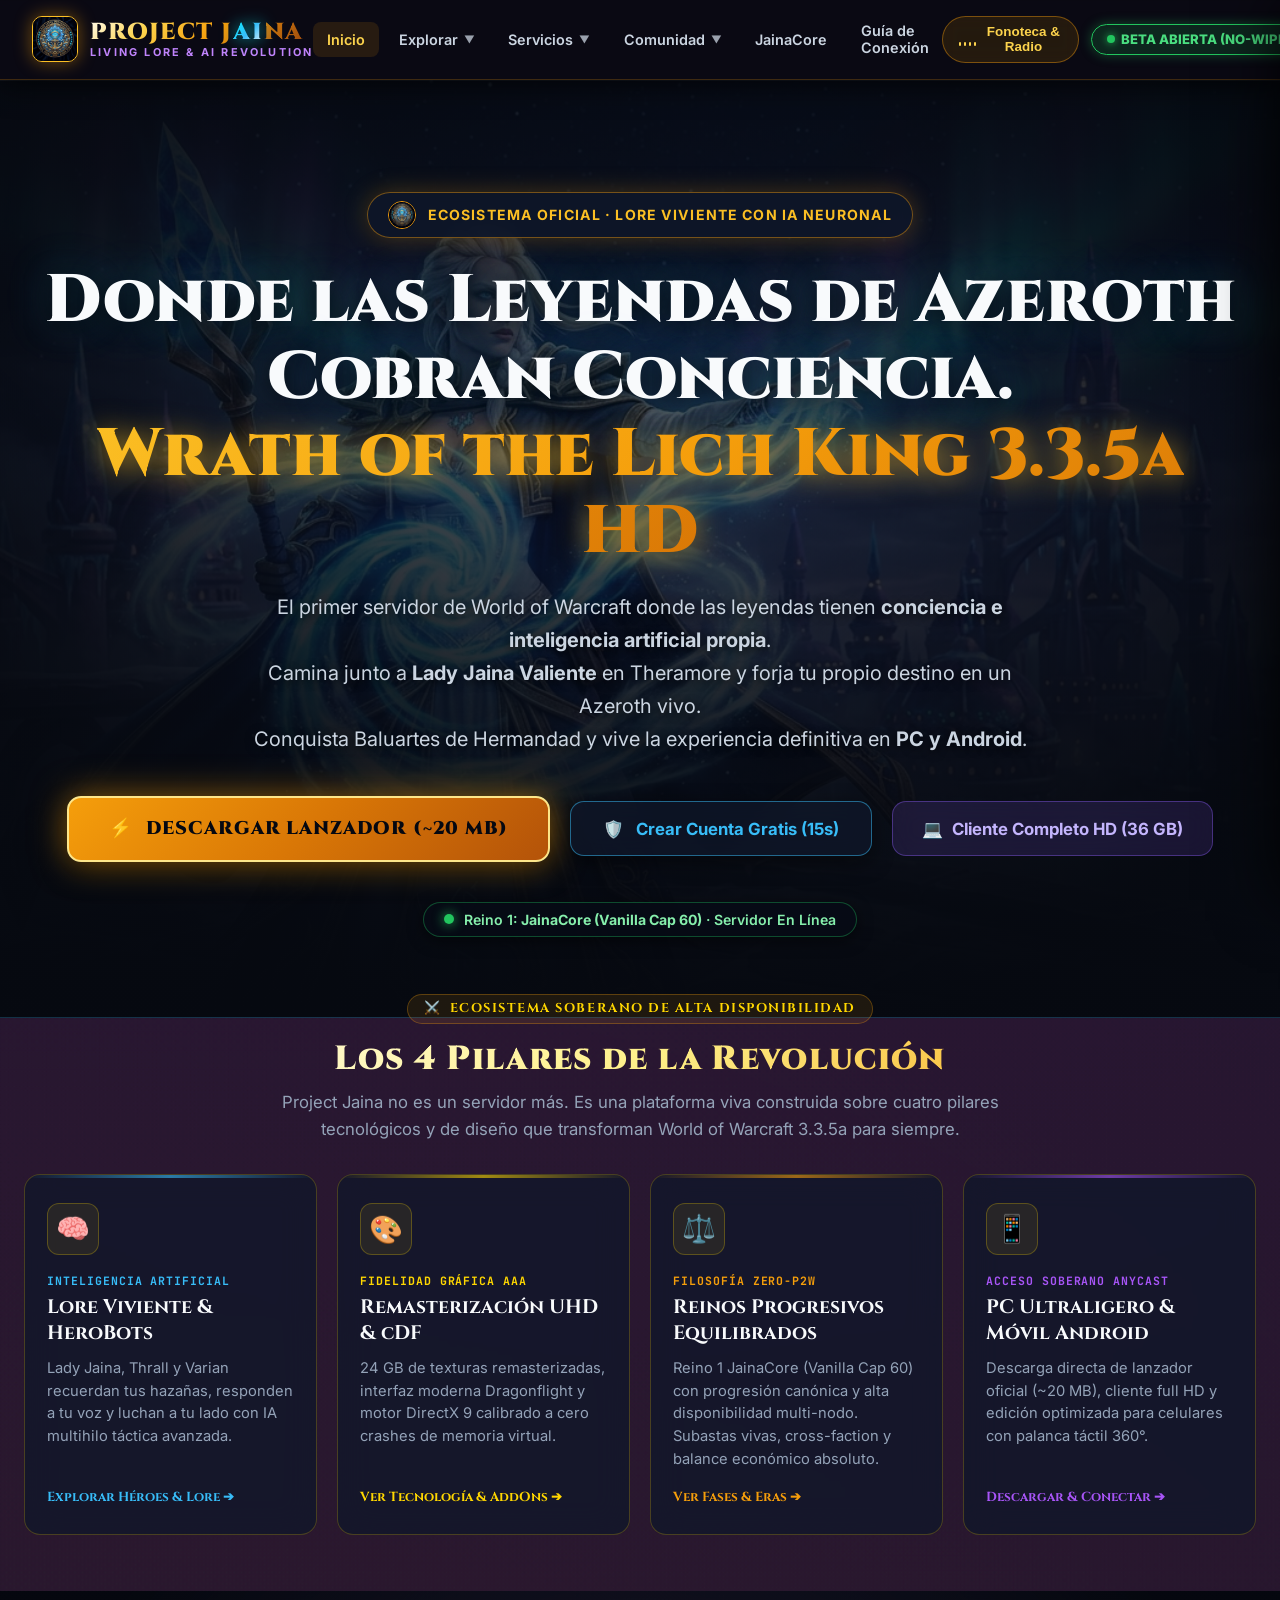
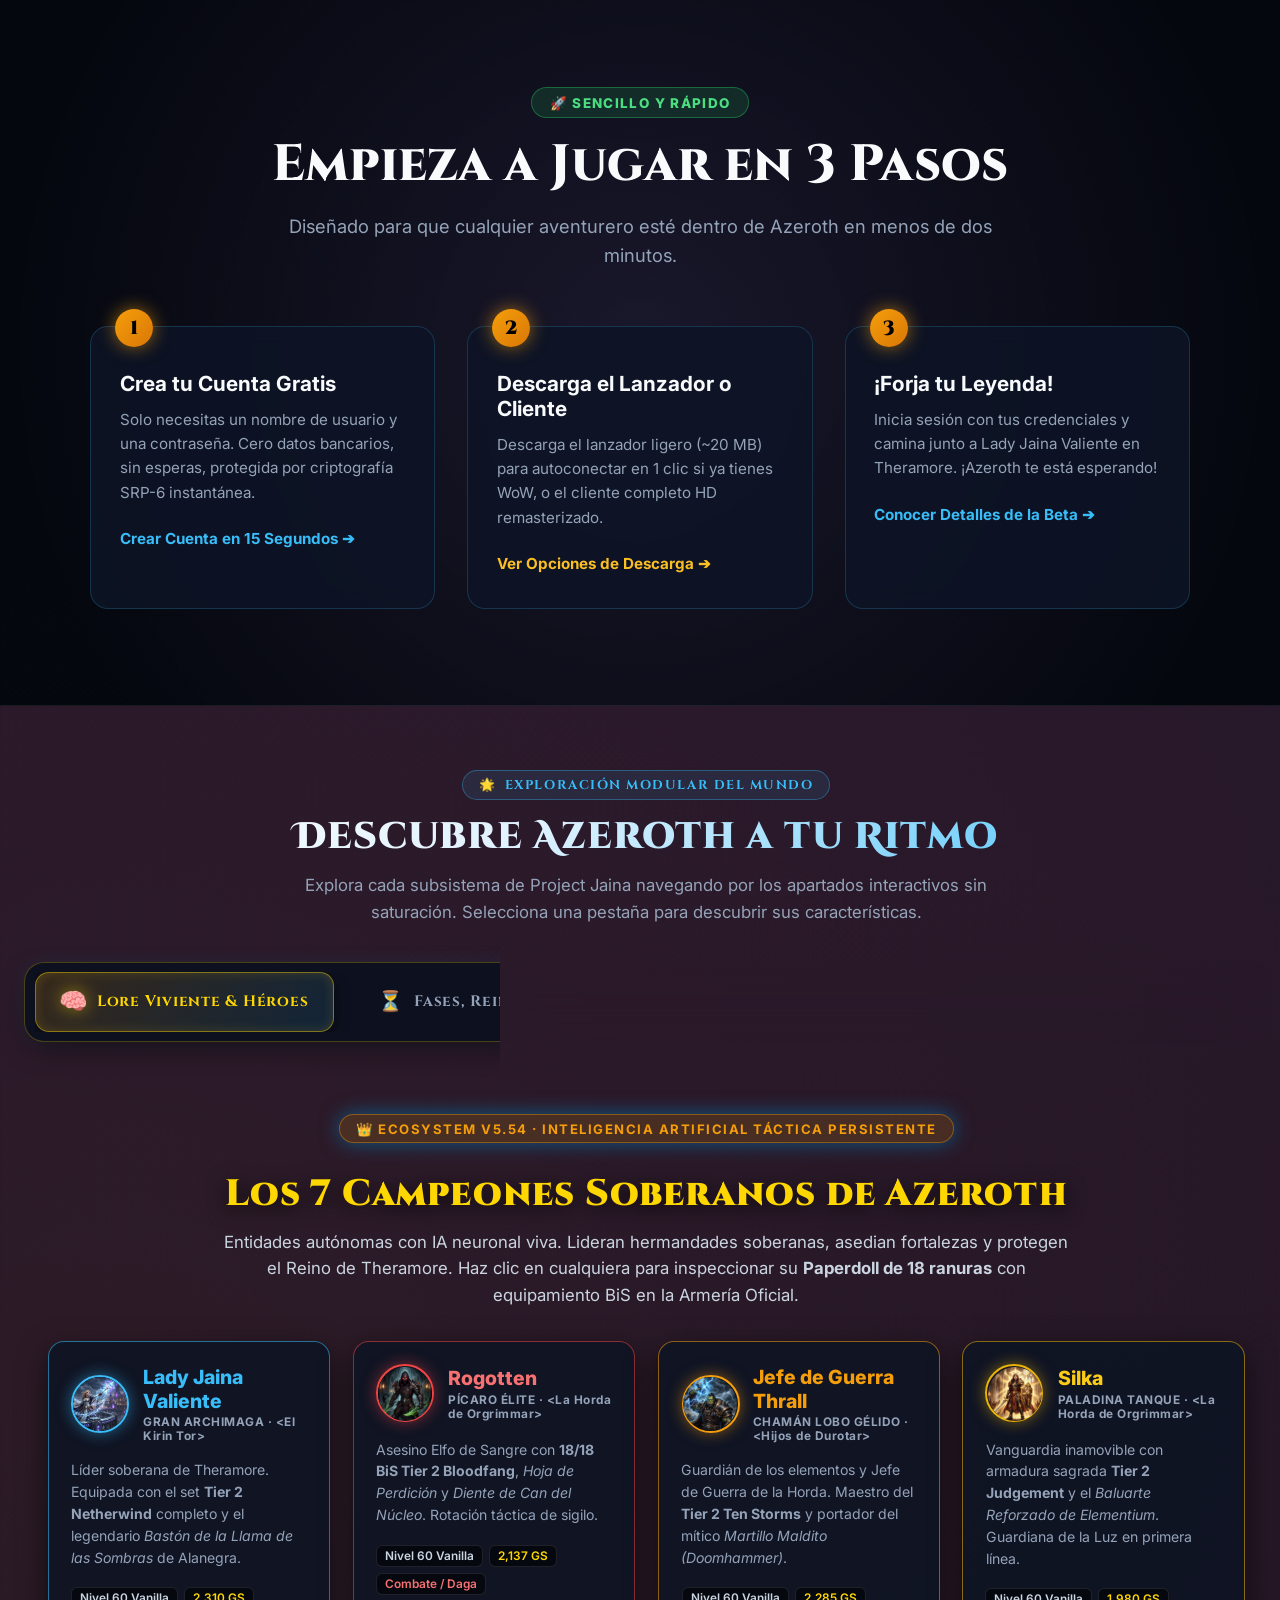
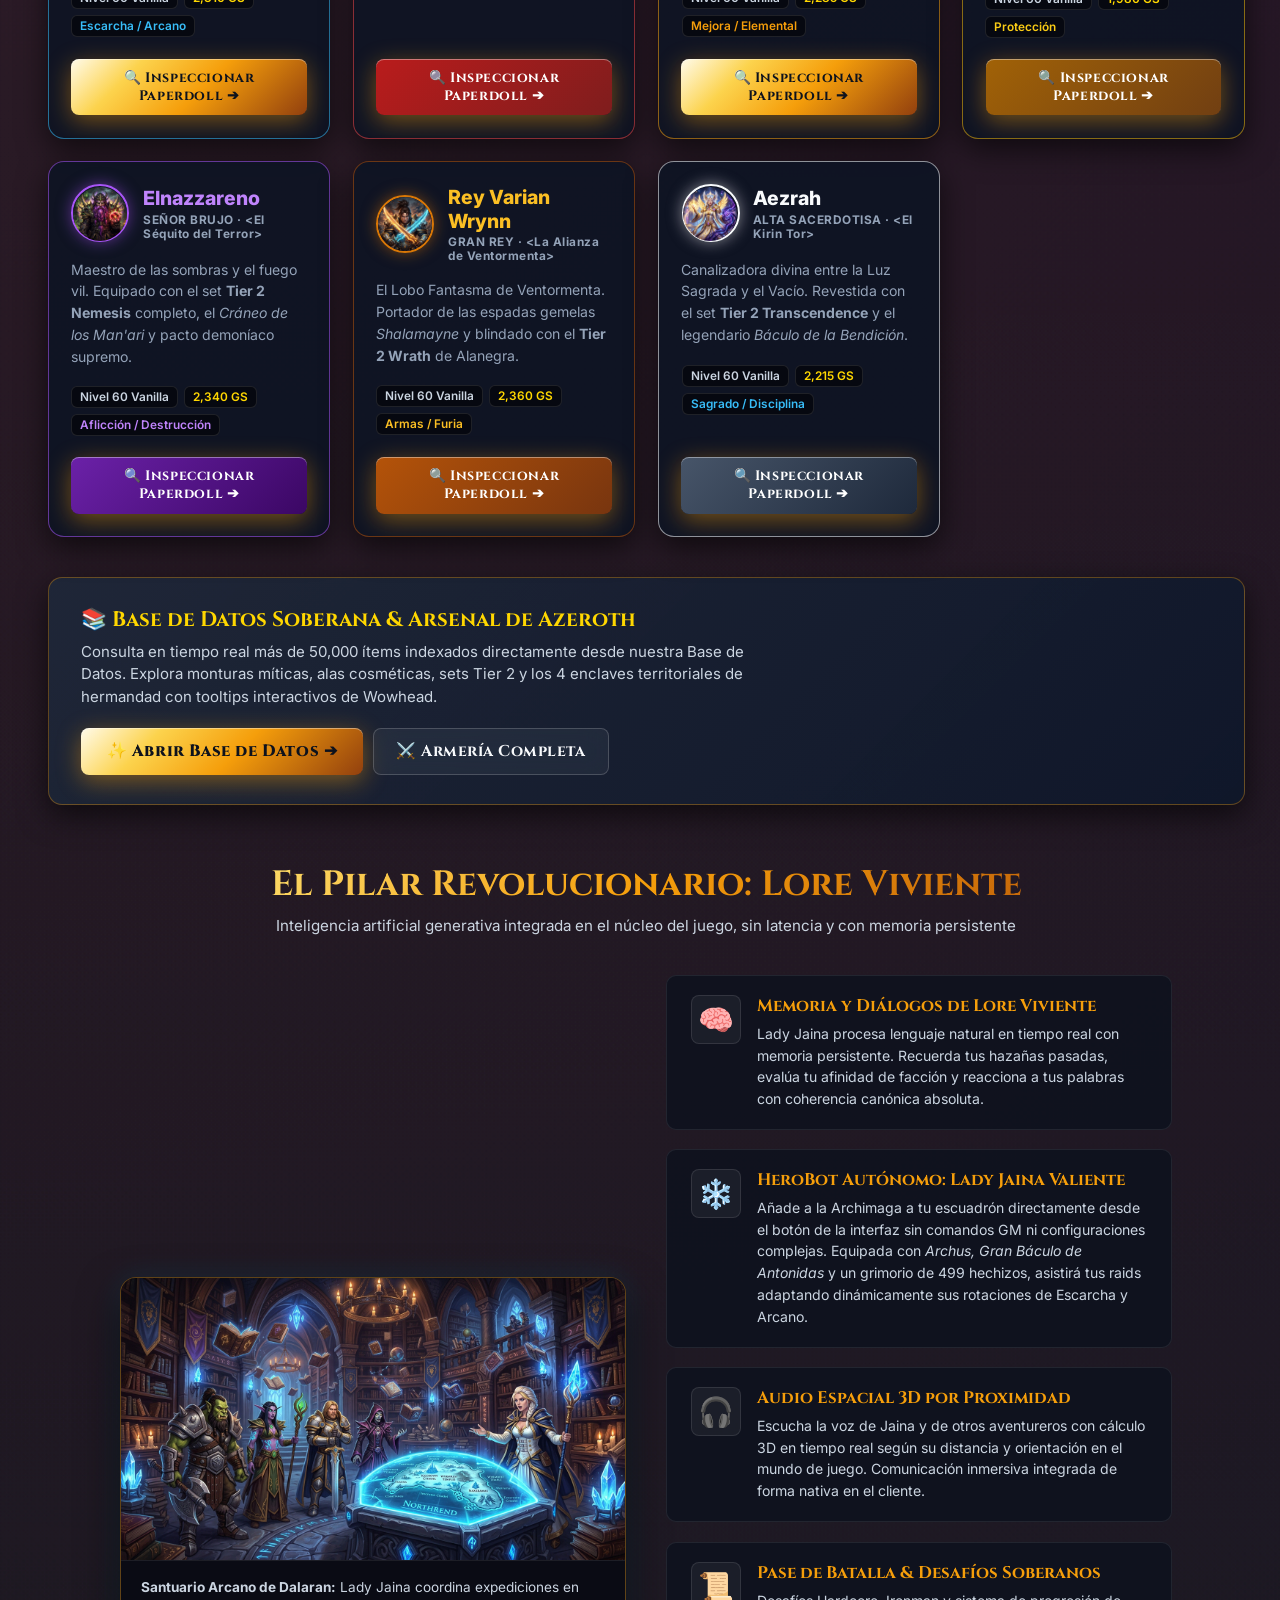
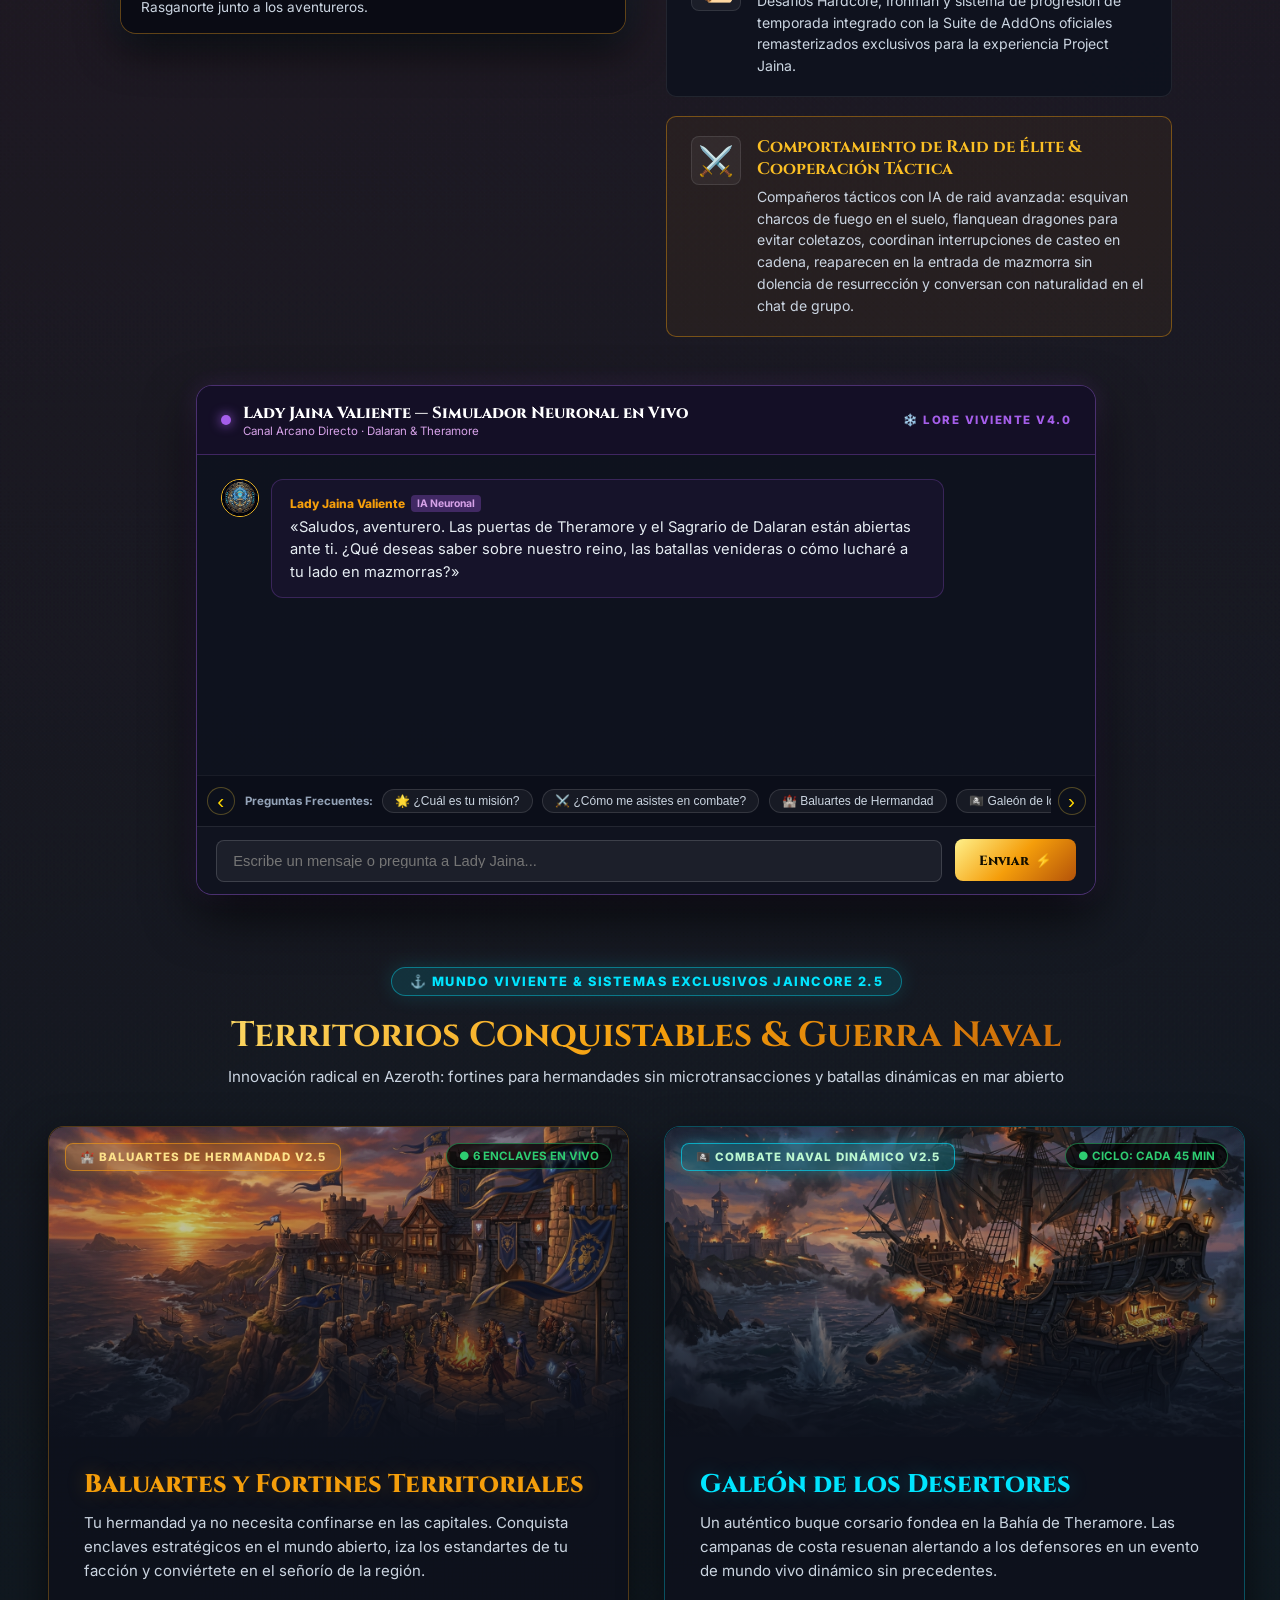
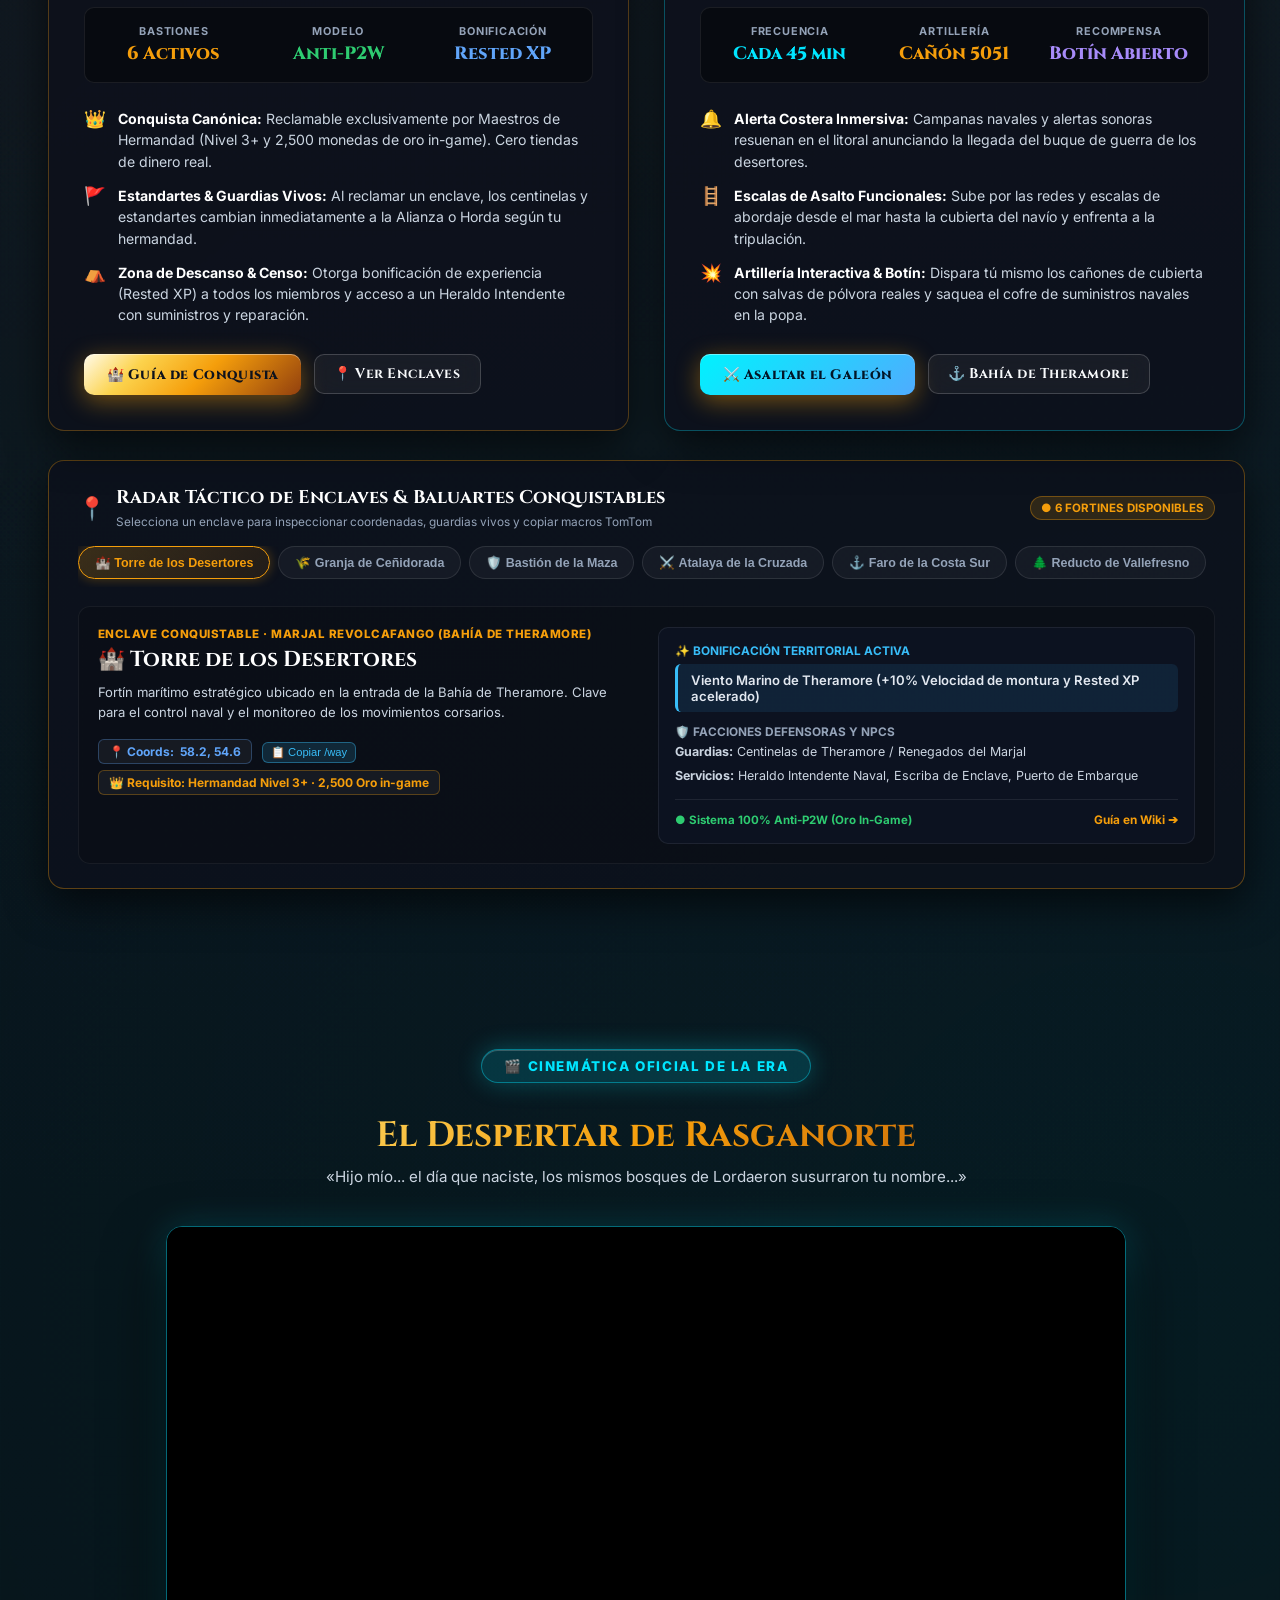
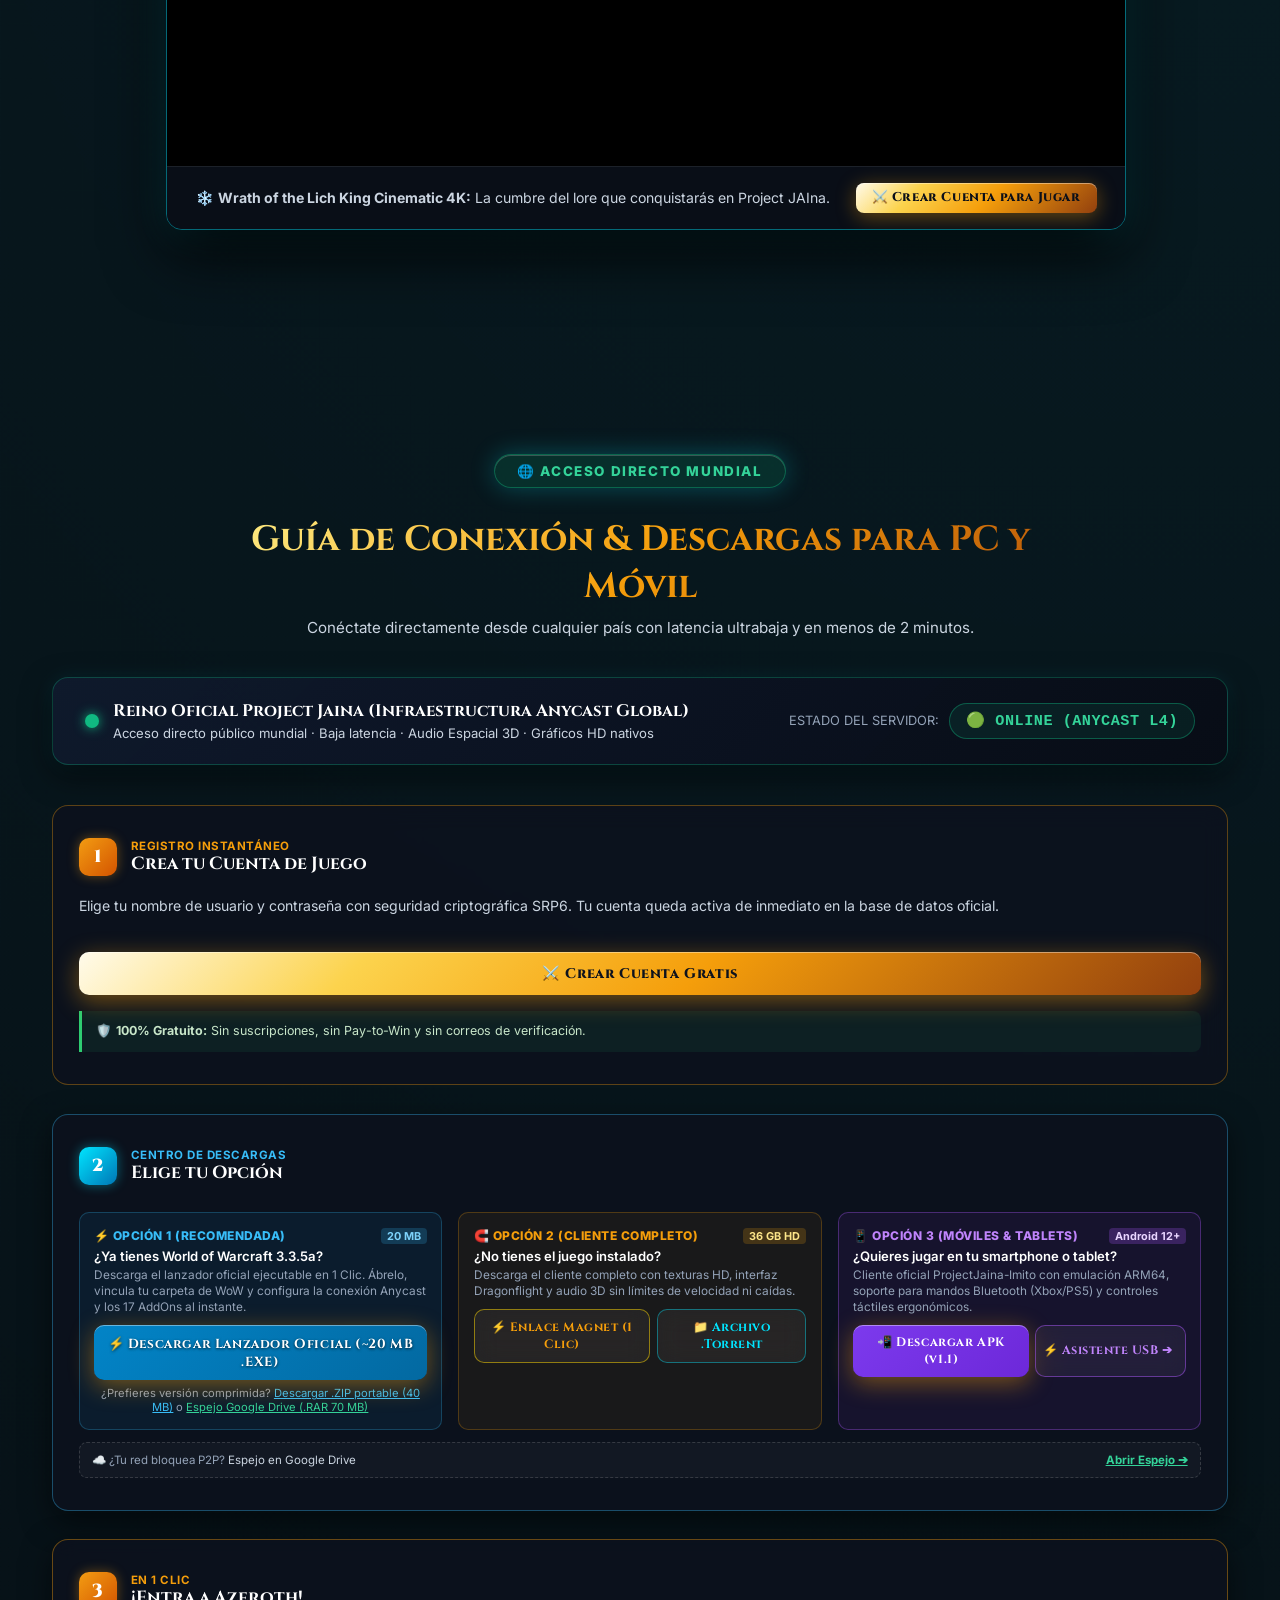
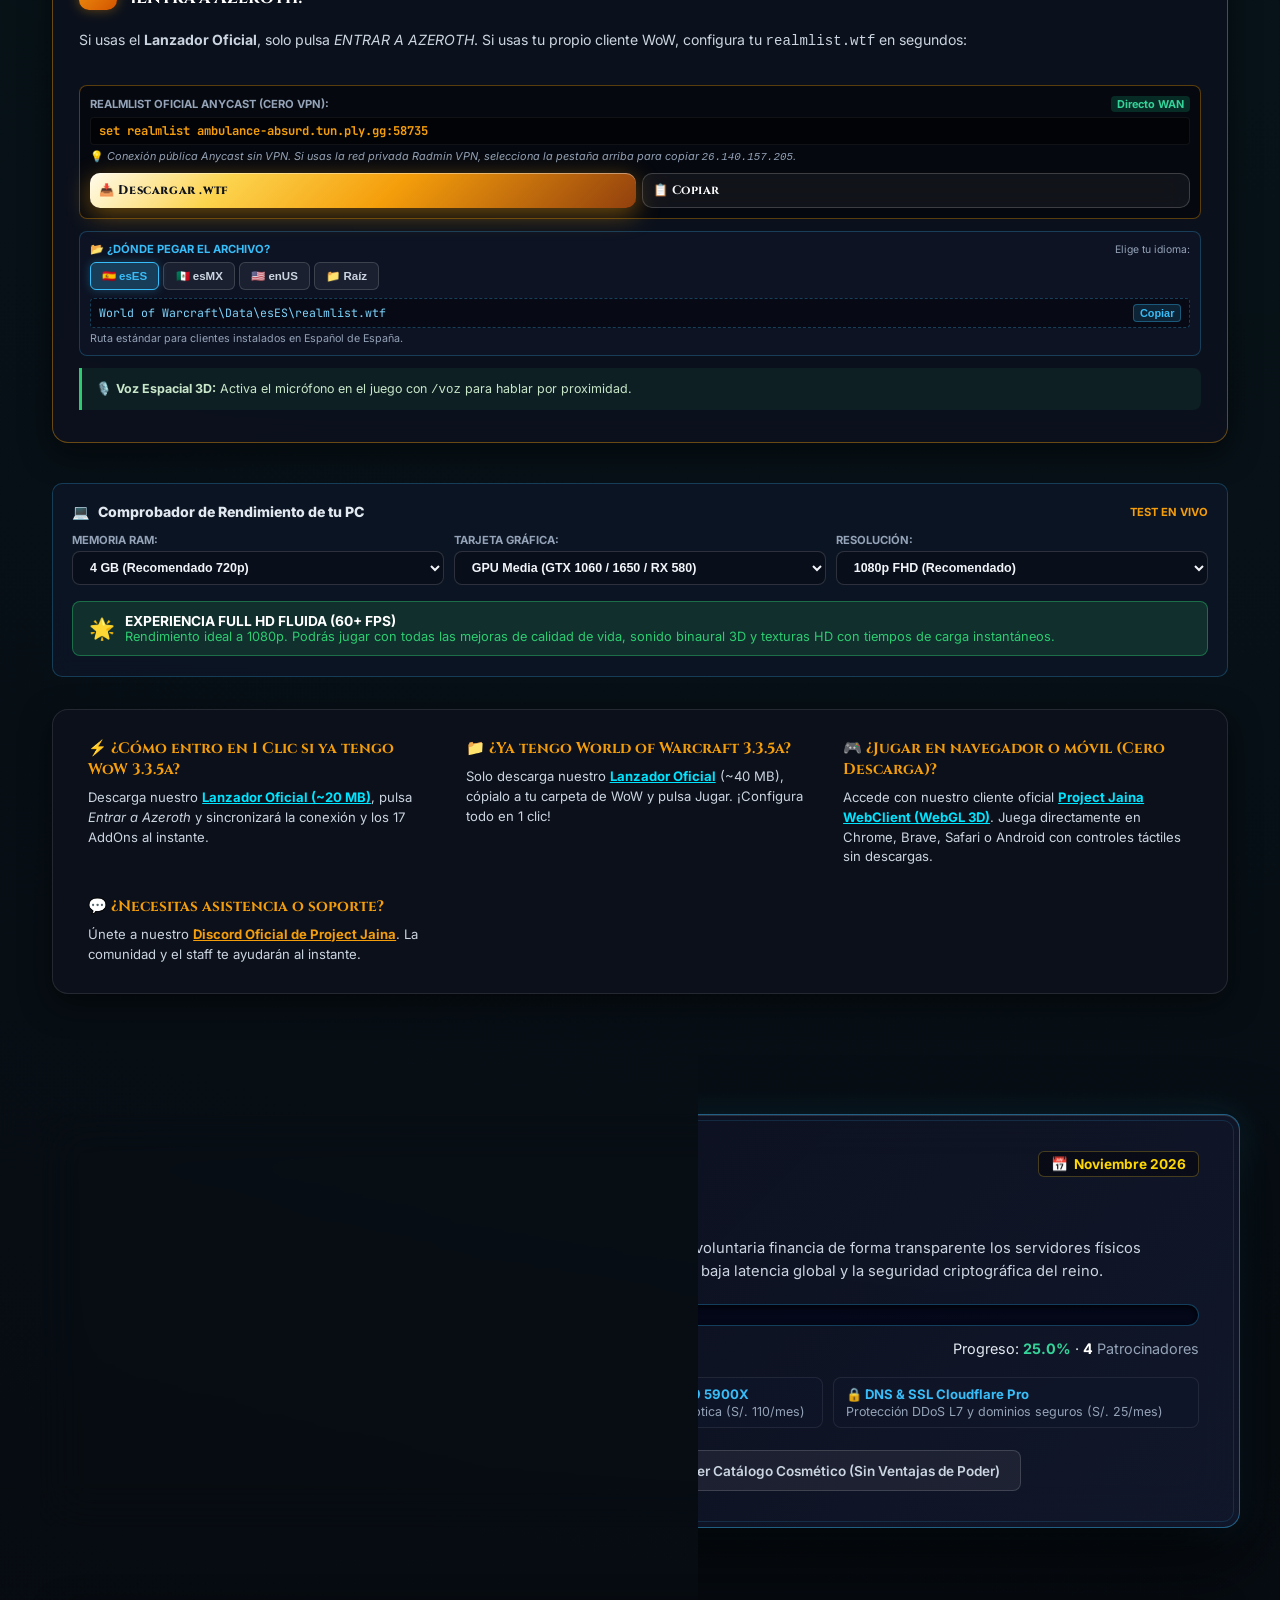
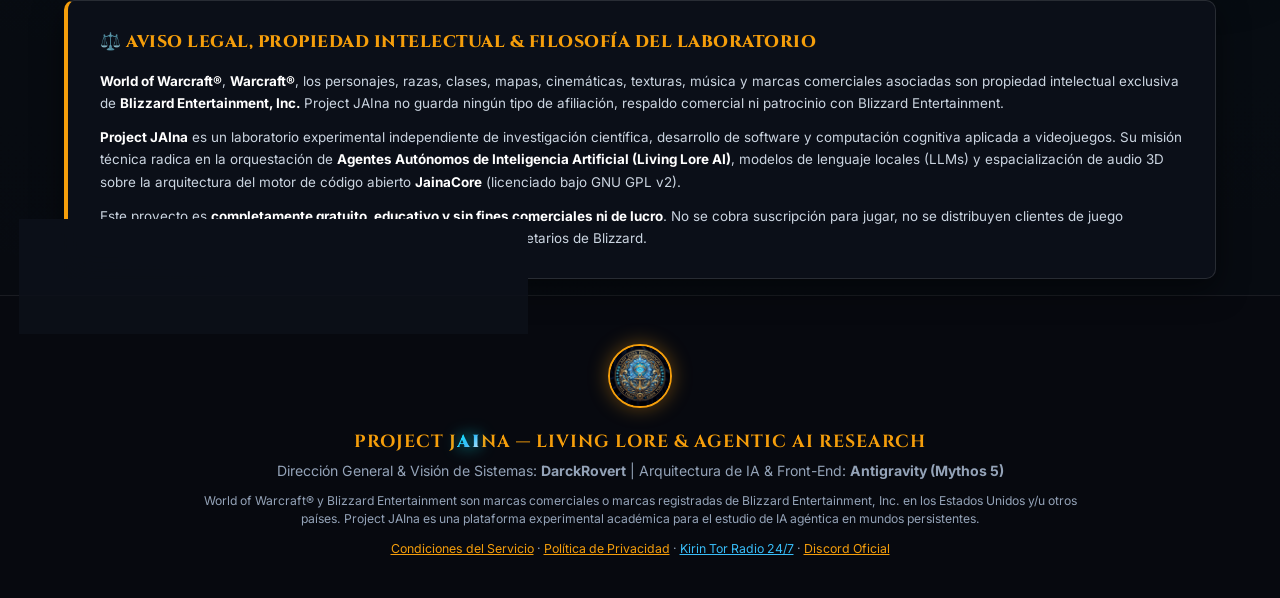
==== commit 549660d0: "fix(ux): subsanar omisiones de consenso espana (puntos 06, 14, 21, 23, 25) y pulido total" ====
--- a/index.html
+++ b/index.html
@@ -313,7 +313,7 @@
                 <div class="pillar-card-tag">Filosofía Zero-P2W</div>
                 <h3 class="pillar-card-title">Reinos Progresivos Equilibrados</h3>
                 <p class="pillar-card-desc">
-                    Reino 1 JainaCore (Vanilla Cap 60) y Reino 3 WanitosGYM (WotLK Cap 80). Subastas vivas, cross-faction y balance económico absoluto.
+                    Reino 1 JainaCore (Vanilla Cap 60) con progresión canónica y alta disponibilidad multi-nodo. Subastas vivas, cross-faction y balance económico absoluto.
                 </p>
                 <a href="#tab-fases" class="pillar-card-action">Ver Fases &amp; Eras ➔</a>
             </article>
@@ -675,7 +675,7 @@
 <span class="chat-pulse-dot"></span>
 <div>
 <div class="chat-jaina-title">Lady Jaina Valiente — Simulador Neuronal en Vivo</div>
-<div class="chat-jaina-status">Conciencia Arcana Activa · Red Neuronal Soberana</div>
+<div class="chat-jaina-status">Canal Arcano Directo · Dalaran &amp; Theramore</div>
 </div>
 </div>
 <div class="chat-header-badge">❄️ LORE VIVIENTE V4.0</div>
@@ -691,7 +691,9 @@
 </div>
 </div>
 <!-- PROMPTS RÁPIDOS -->
-<div class="chat-quick-prompts">
+<div class="chat-prompts-wrapper">
+<button class="prompt-nav-arrow" id="promptScrollLeft" type="button" aria-label="Desplazar a la izquierda">‹</button>
+<div class="chat-quick-prompts" id="chatQuickPrompts">
 <span class="prompt-hint">Preguntas Frecuentes:</span>
 <button class="prompt-pill" data-prompt="mision">🌟 ¿Cuál es tu misión?</button>
 <button class="prompt-pill" data-prompt="herobot">⚔️ ¿Cómo me asistes en combate?</button>
@@ -700,6 +702,8 @@
 <button class="prompt-pill" data-prompt="audio">🎧 ¿Cómo funciona el Audio 3D?</button>
 <button class="prompt-pill" data-prompt="fuente">🔥 ¿Qué pasará con la Fuente del Sol?</button>
 <button class="prompt-pill" data-prompt="reino">❄️ ¿Qué hace único a Project JAIna?</button>
+</div>
+<button class="prompt-nav-arrow" id="promptScrollRight" type="button" aria-label="Desplazar a la derecha">›</button>
 </div>
 <!-- INPUT BAR -->
 <div class="chat-input-bar">
@@ -1988,7 +1992,7 @@
 </div>
 </div>
 <!-- CUADRÍCULA DE 3 PASOS SIMPLES -->
-<div class="conn-steps-grid" style="grid-template-columns: repeat(auto-fit, minmax(280px, 1fr)); margin-top: 1.5rem;">
+<div class="conn-steps-grid">
 <!-- PASO 1: REGISTRO -->
 <div class="conn-step-card">
 <div class="conn-step-header">
@@ -2017,8 +2021,9 @@
 <h3 class="conn-step-title">Elige tu Opción</h3>
 </div>
 </div>
+<div class="conn-options-subgrid">
 <!-- Opción A: Recomendado (Ya tengo WoW 3.3.5a) -->
-<div style="background: rgba(14, 165, 233, 0.08); border: 1px solid rgba(56, 189, 248, 0.25); border-radius: 10px; padding: 0.9rem; margin-bottom: 0.8rem;">
+<div style="background: rgba(14, 165, 233, 0.08); border: 1px solid rgba(56, 189, 248, 0.25); border-radius: 10px; padding: 0.9rem;">
 <div style="display: flex; justify-content: space-between; align-items: center; margin-bottom: 0.3rem;">
 <span style="font-size: 0.75rem; font-weight: 800; color: #38bdf8; text-transform: uppercase; letter-spacing: 0.5px;">⚡ Opción 1 (Recomendada)</span>
 <span style="font-size: 0.68rem; background: rgba(56, 189, 248, 0.2); color: #7dd3fc; padding: 1px 6px; border-radius: 4px; font-weight: 700;">20 MB</span>
@@ -2035,7 +2040,7 @@
 </div>
 </div>
 <!-- Opción B: Cliente Completo HD (P2P BitTorrent) -->
-<div style="background: rgba(245, 158, 11, 0.06); border: 1px solid rgba(245, 158, 11, 0.25); border-radius: 10px; padding: 0.9rem; margin-bottom: 0.8rem;">
+<div style="background: rgba(245, 158, 11, 0.06); border: 1px solid rgba(245, 158, 11, 0.25); border-radius: 10px; padding: 0.9rem;">
 <div style="display: flex; justify-content: space-between; align-items: center; margin-bottom: 0.3rem;">
 <span style="font-size: 0.75rem; font-weight: 800; color: var(--gold-primary); text-transform: uppercase; letter-spacing: 0.5px;">🧲 Opción 2 (Cliente Completo)</span>
 <span style="font-size: 0.68rem; background: rgba(245, 158, 11, 0.2); color: #fde68a; padding: 1px 6px; border-radius: 4px; font-weight: 700;">36 GB HD</span>
@@ -2054,7 +2059,7 @@
 </div>
 </div>
 <!-- Opción 3: Edición Móvil Android (ARM64) -->
-<div style="background: rgba(147, 51, 234, 0.08); border: 1px solid rgba(168, 85, 247, 0.35); border-radius: 10px; padding: 0.9rem; margin-bottom: 0.8rem;">
+<div style="background: rgba(147, 51, 234, 0.08); border: 1px solid rgba(168, 85, 247, 0.35); border-radius: 10px; padding: 0.9rem;">
 <div style="display: flex; justify-content: space-between; align-items: center; margin-bottom: 0.3rem;">
 <span style="font-size: 0.75rem; font-weight: 800; color: #c084fc; text-transform: uppercase; letter-spacing: 0.5px;">📱 Opción 3 (Móviles &amp; Tablets)</span>
 <span style="font-size: 0.68rem; background: rgba(168, 85, 247, 0.25); color: #e9d5ff; padding: 1px 6px; border-radius: 4px; font-weight: 700;">Android 12+</span>
@@ -2072,8 +2077,9 @@
                         </a>
 </div>
 </div>
+</div>
 <!-- Opción C: Espejo de Respaldo Nube (Discreto / Contingencia) -->
-<div style="background: rgba(255, 255, 255, 0.03); border: 1px dashed rgba(255, 255, 255, 0.15); border-radius: 8px; padding: 0.6rem 0.8rem; display: flex; align-items: center; justify-content: space-between;">
+<div style="background: rgba(255, 255, 255, 0.03); border: 1px dashed rgba(255, 255, 255, 0.15); border-radius: 8px; padding: 0.6rem 0.8rem; display: flex; align-items: center; justify-content: space-between; margin-top: 0.8rem;">
 <div style="font-size: 0.72rem; color: var(--text-muted);">
                         ☁️ ¿Tu red bloquea P2P? <span style="color: #cbd5e1;">Espejo en Google Drive</span>
 </div>
--- a/css/style.css
+++ b/css/style.css
@@ -3024,6 +3024,8 @@
     flex-direction: column;
     gap: 1.2rem;
     scroll-behavior: smooth;
+    scrollbar-width: thin;
+    scrollbar-color: #f59e0b rgba(7, 9, 15, 0.6);
 }
 
 .chat-msg {
@@ -3109,16 +3111,51 @@
     100% { opacity: 0.2; }
 }
 
-.chat-quick-prompts {
+.chat-prompts-wrapper {
+    position: relative;
+    display: flex;
+    align-items: center;
     background: rgba(10, 12, 22, 0.6);
     border-top: 1px solid rgba(255, 255, 255, 0.06);
-    padding: 0.8rem 1.2rem;
+    padding: 0.4rem 0.6rem;
+    gap: 0.4rem;
+}
+
+.prompt-nav-arrow {
+    background: rgba(13, 18, 29, 0.85);
+    border: 1px solid rgba(212, 175, 55, 0.35);
+    color: #ffd700;
+    font-size: 1.3rem;
+    width: 28px;
+    height: 28px;
+    border-radius: 50%;
+    display: inline-flex;
+    align-items: center;
+    justify-content: center;
+    cursor: pointer;
+    flex-shrink: 0;
+    transition: all 0.2s ease;
+    user-select: none;
+    line-height: 1;
+}
+
+.prompt-nav-arrow:hover {
+    background: rgba(245, 158, 11, 0.35);
+    border-color: #ffd700;
+    transform: scale(1.1);
+}
+
+.chat-quick-prompts {
+    background: transparent;
+    border-top: none;
+    padding: 0.4rem 0.2rem;
     display: flex;
     align-items: center;
     gap: 0.6rem;
     overflow-x: auto;
     scrollbar-width: none;
     -ms-overflow-style: none;
+    flex: 1;
 }
 
 .chat-quick-prompts::-webkit-scrollbar {
@@ -3859,9 +3896,22 @@
 /* Steps Grid */
 .conn-steps-grid {
     display: grid;
-    grid-template-columns: repeat(auto-fit, minmax(280px, 1fr));
+    grid-template-columns: 1fr;
     gap: 1.8rem;
     margin-bottom: 2.5rem;
+}
+
+.conn-options-subgrid {
+    display: grid;
+    grid-template-columns: repeat(3, 1fr);
+    gap: 1rem;
+    margin-top: 0.5rem;
+}
+
+@media (max-width: 900px) {
+    .conn-options-subgrid {
+        grid-template-columns: 1fr;
+    }
 }
 
 .conn-step-card {
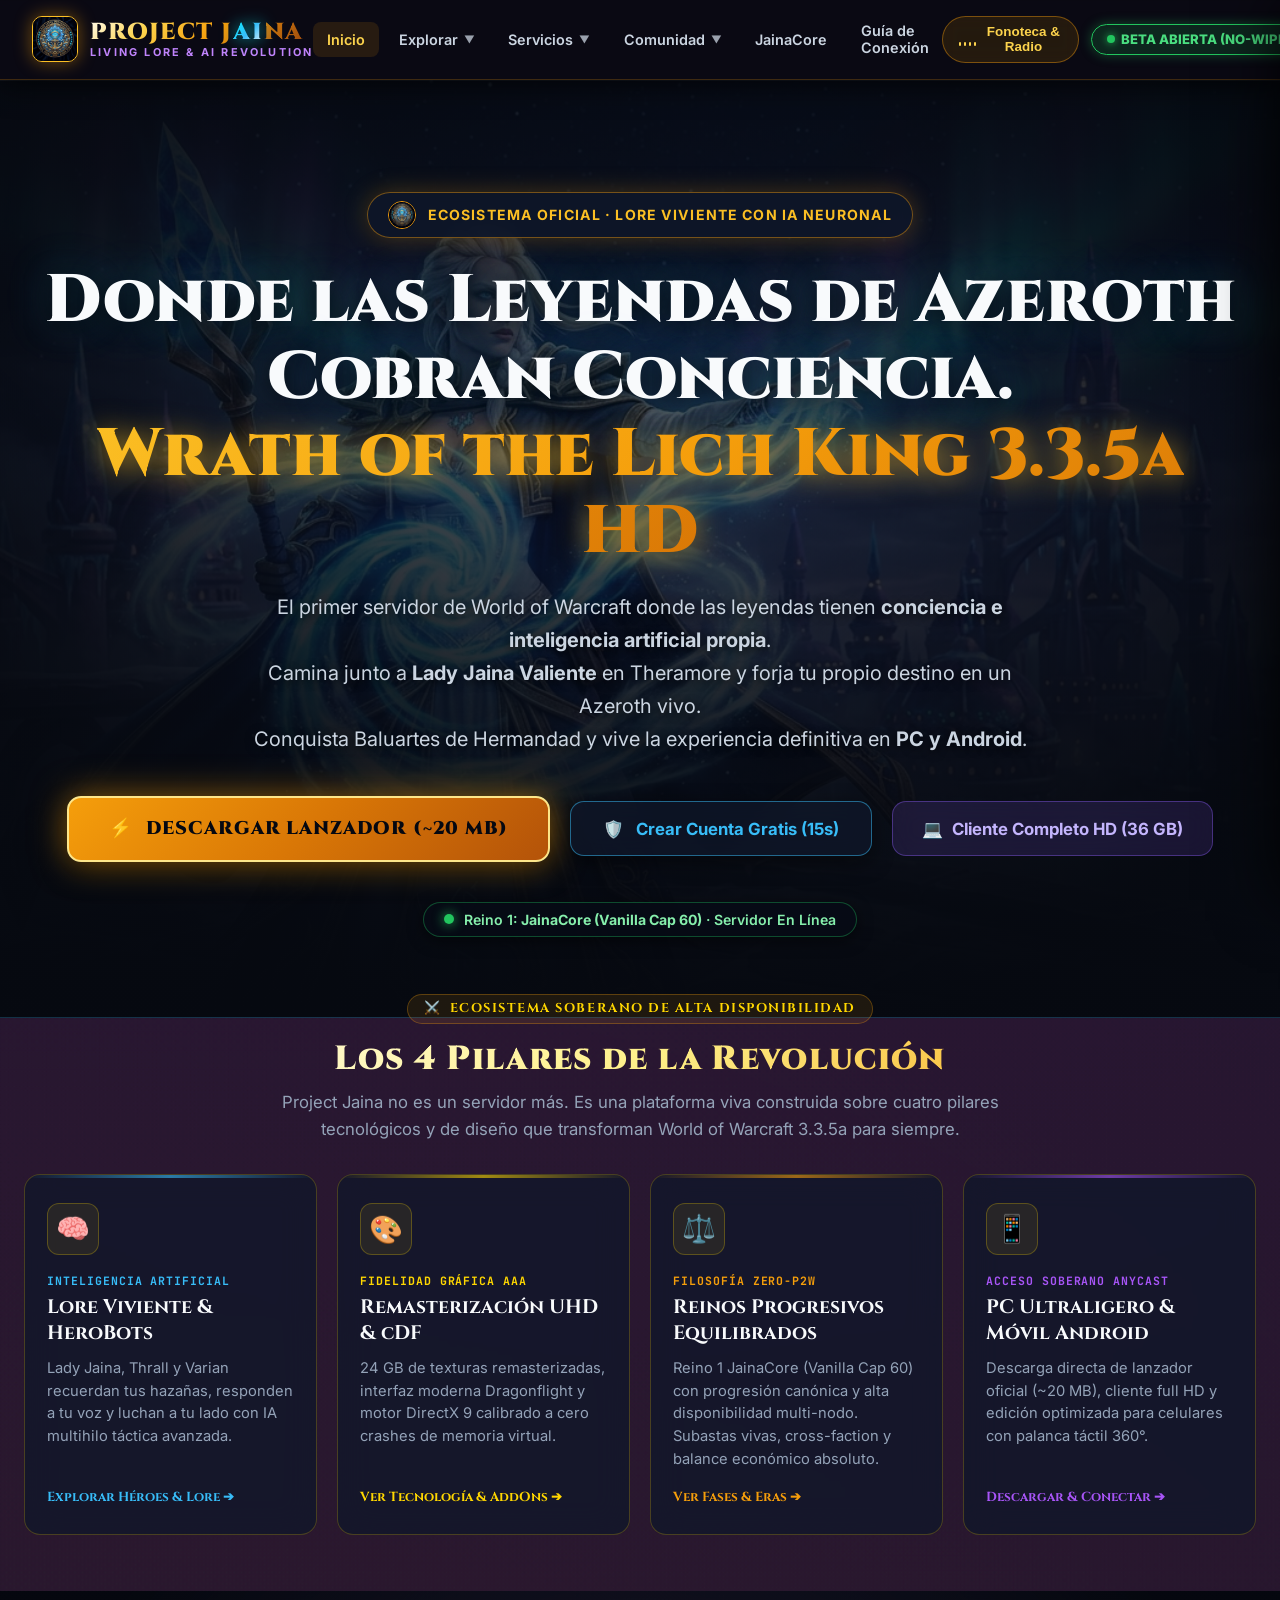
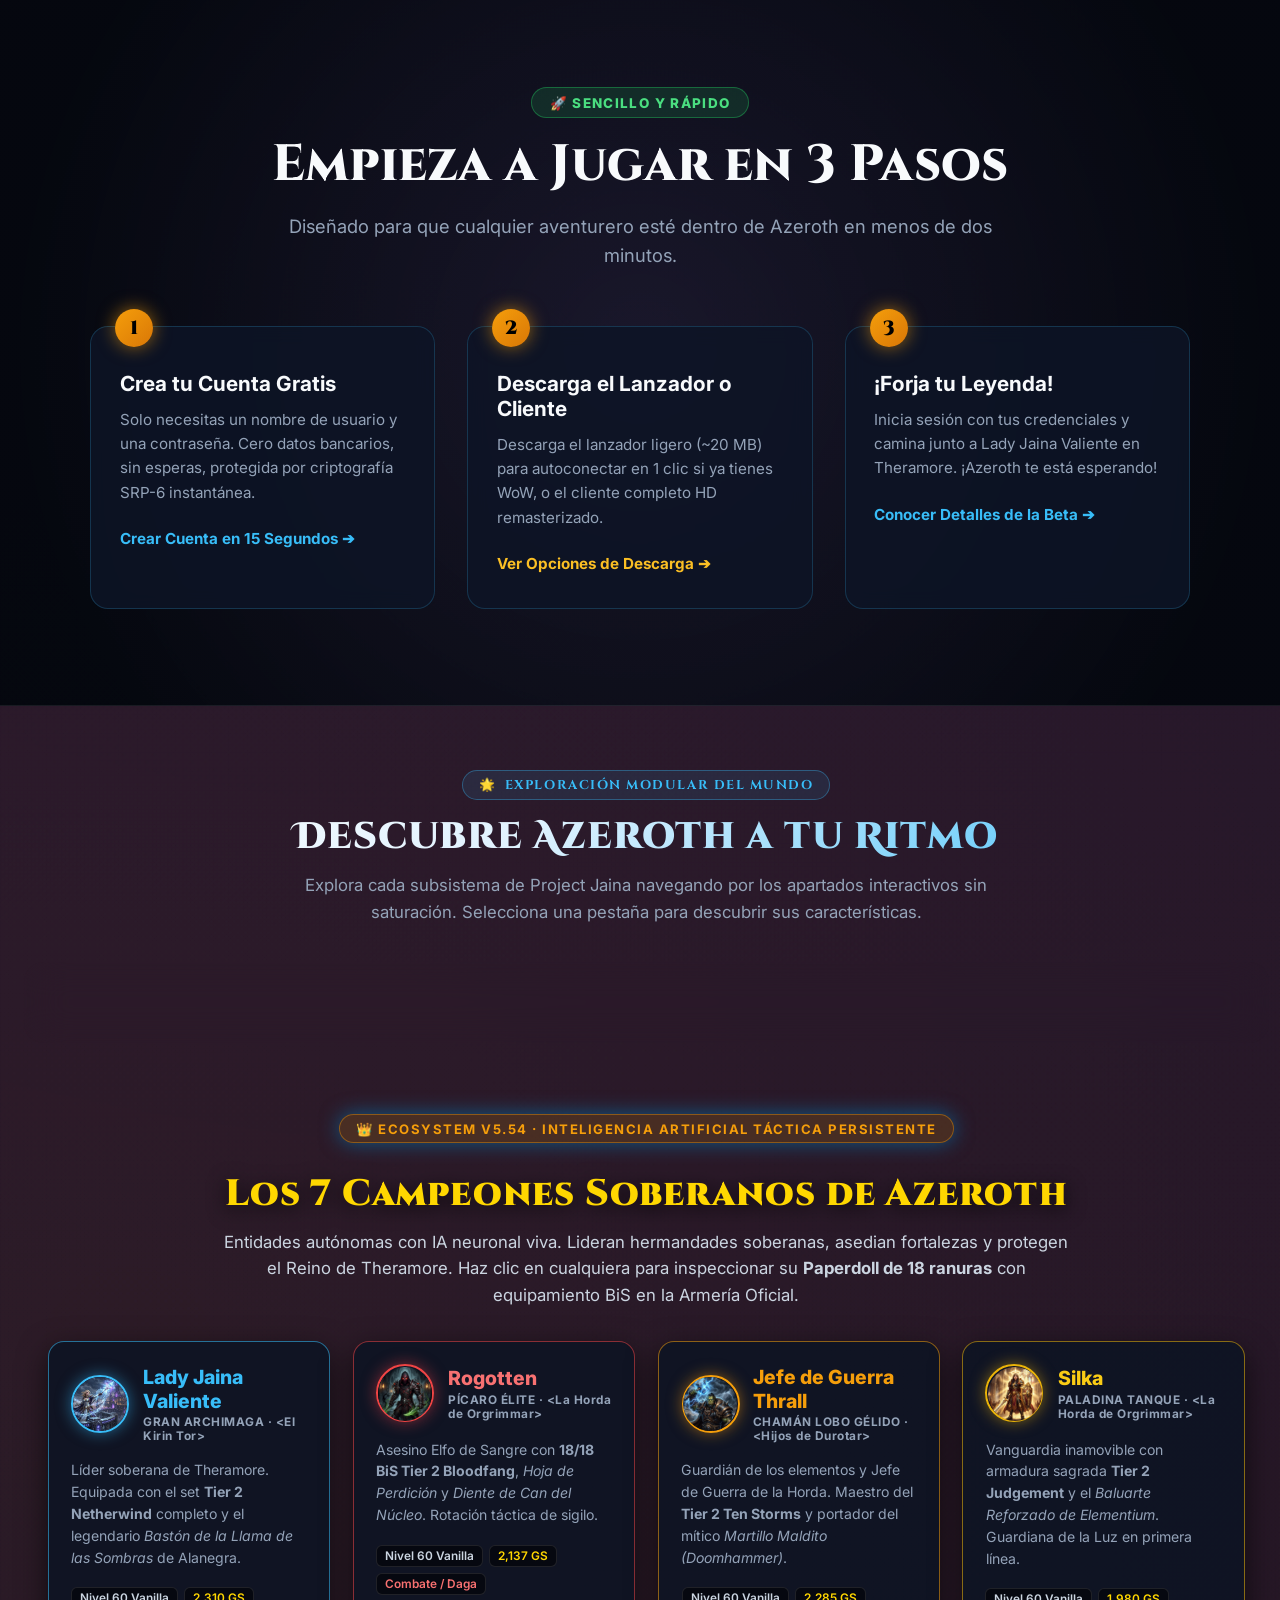
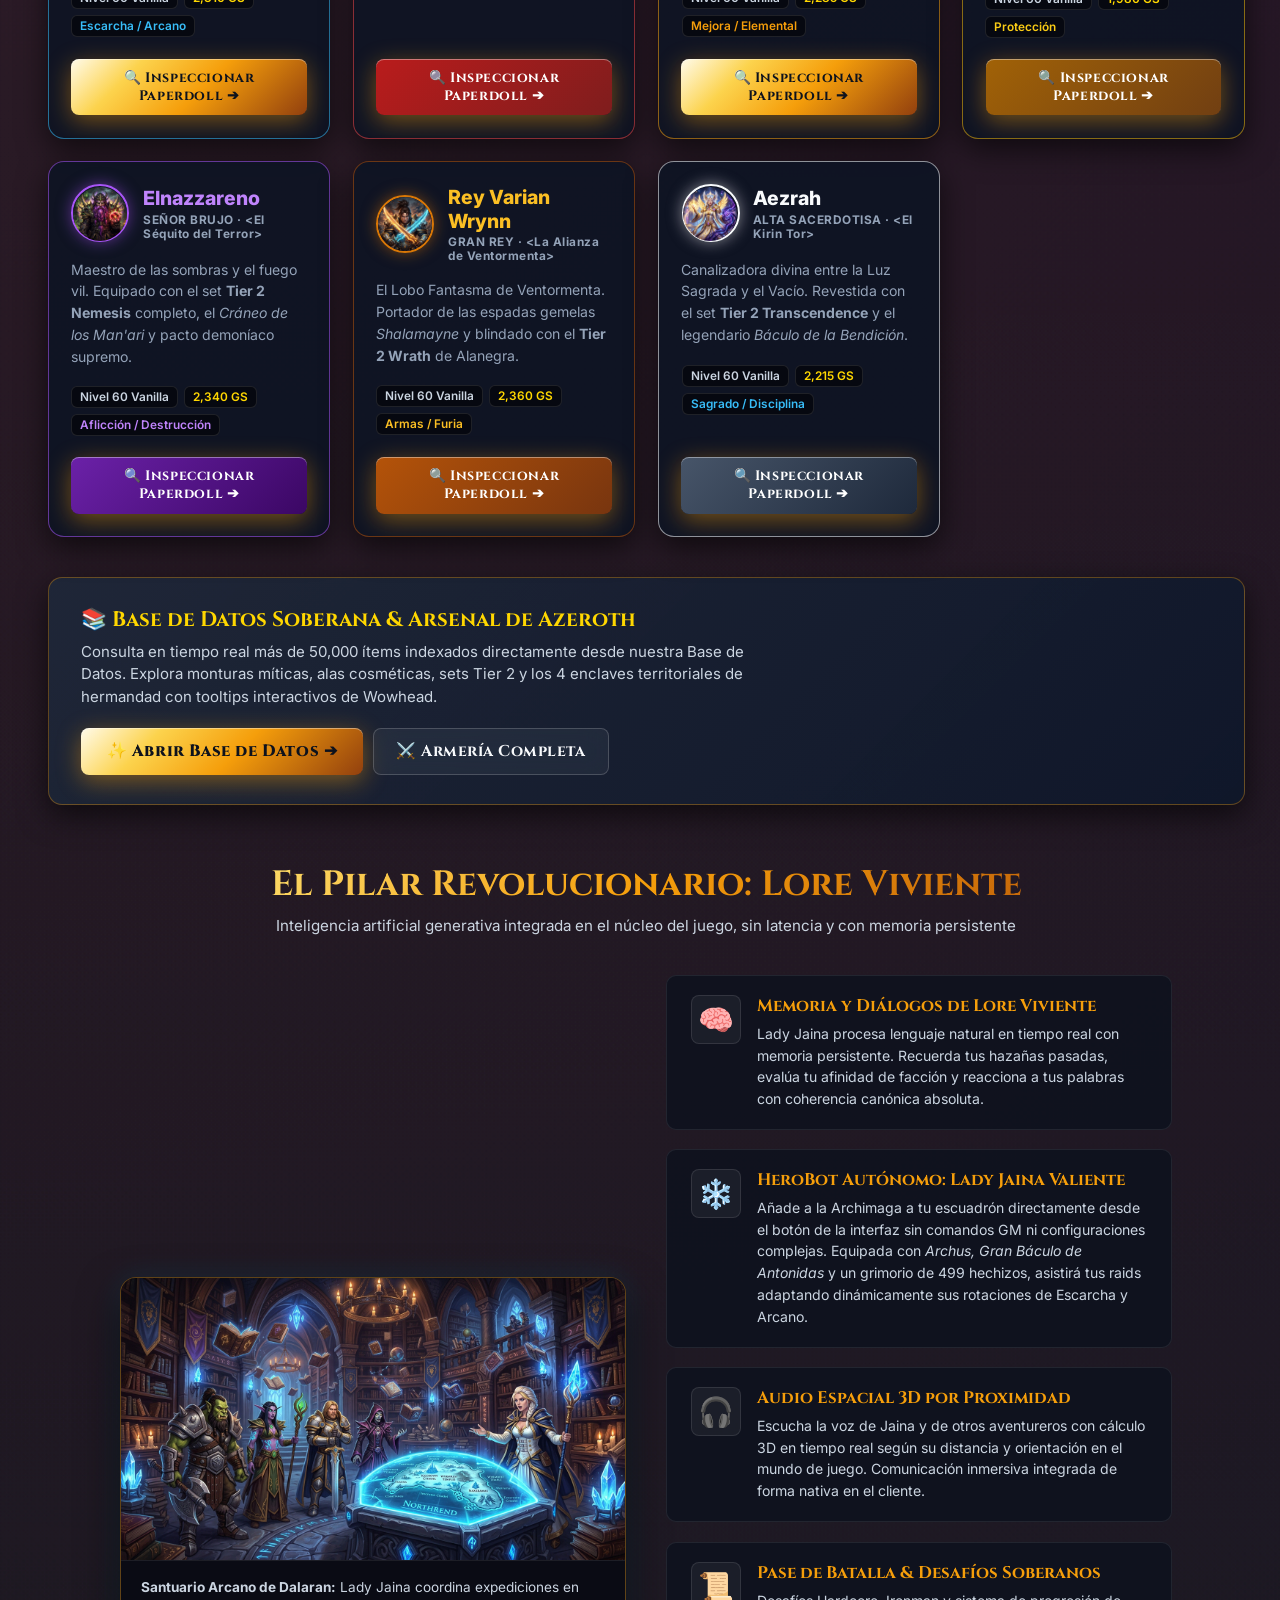
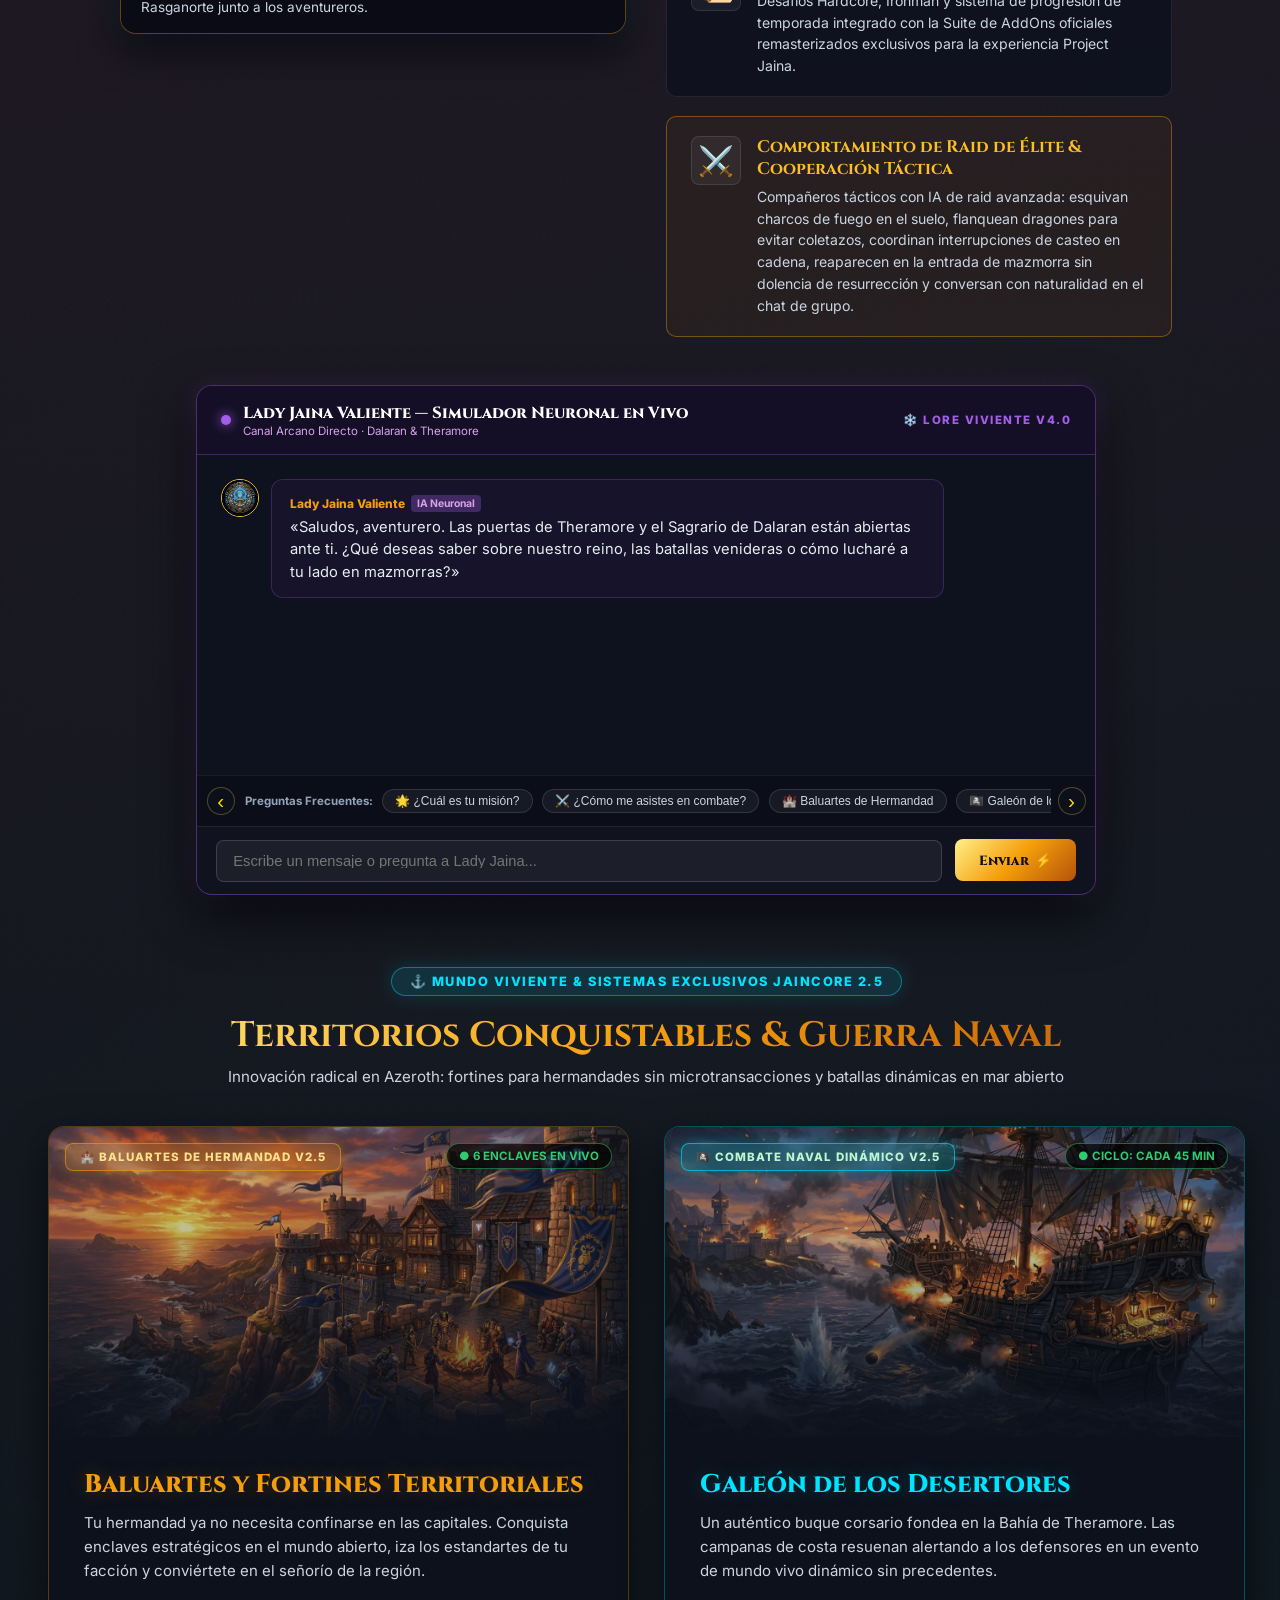
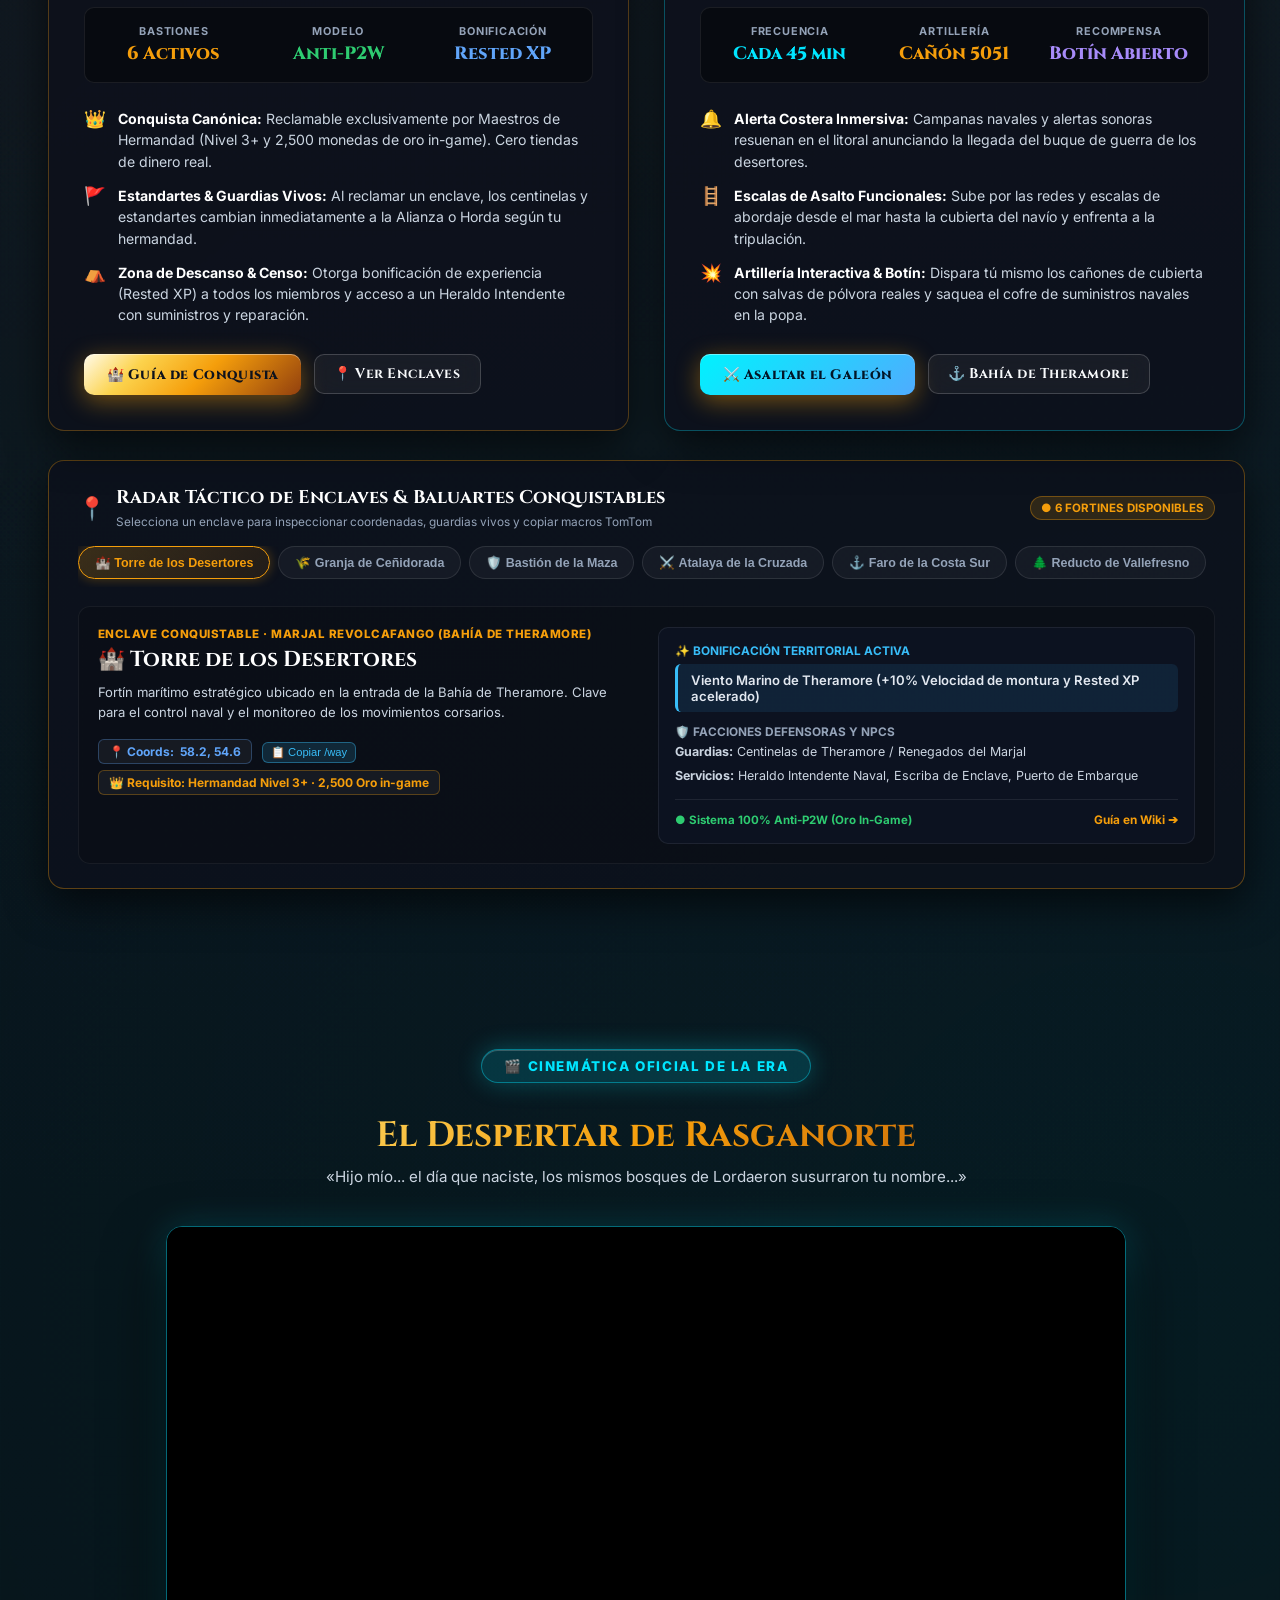
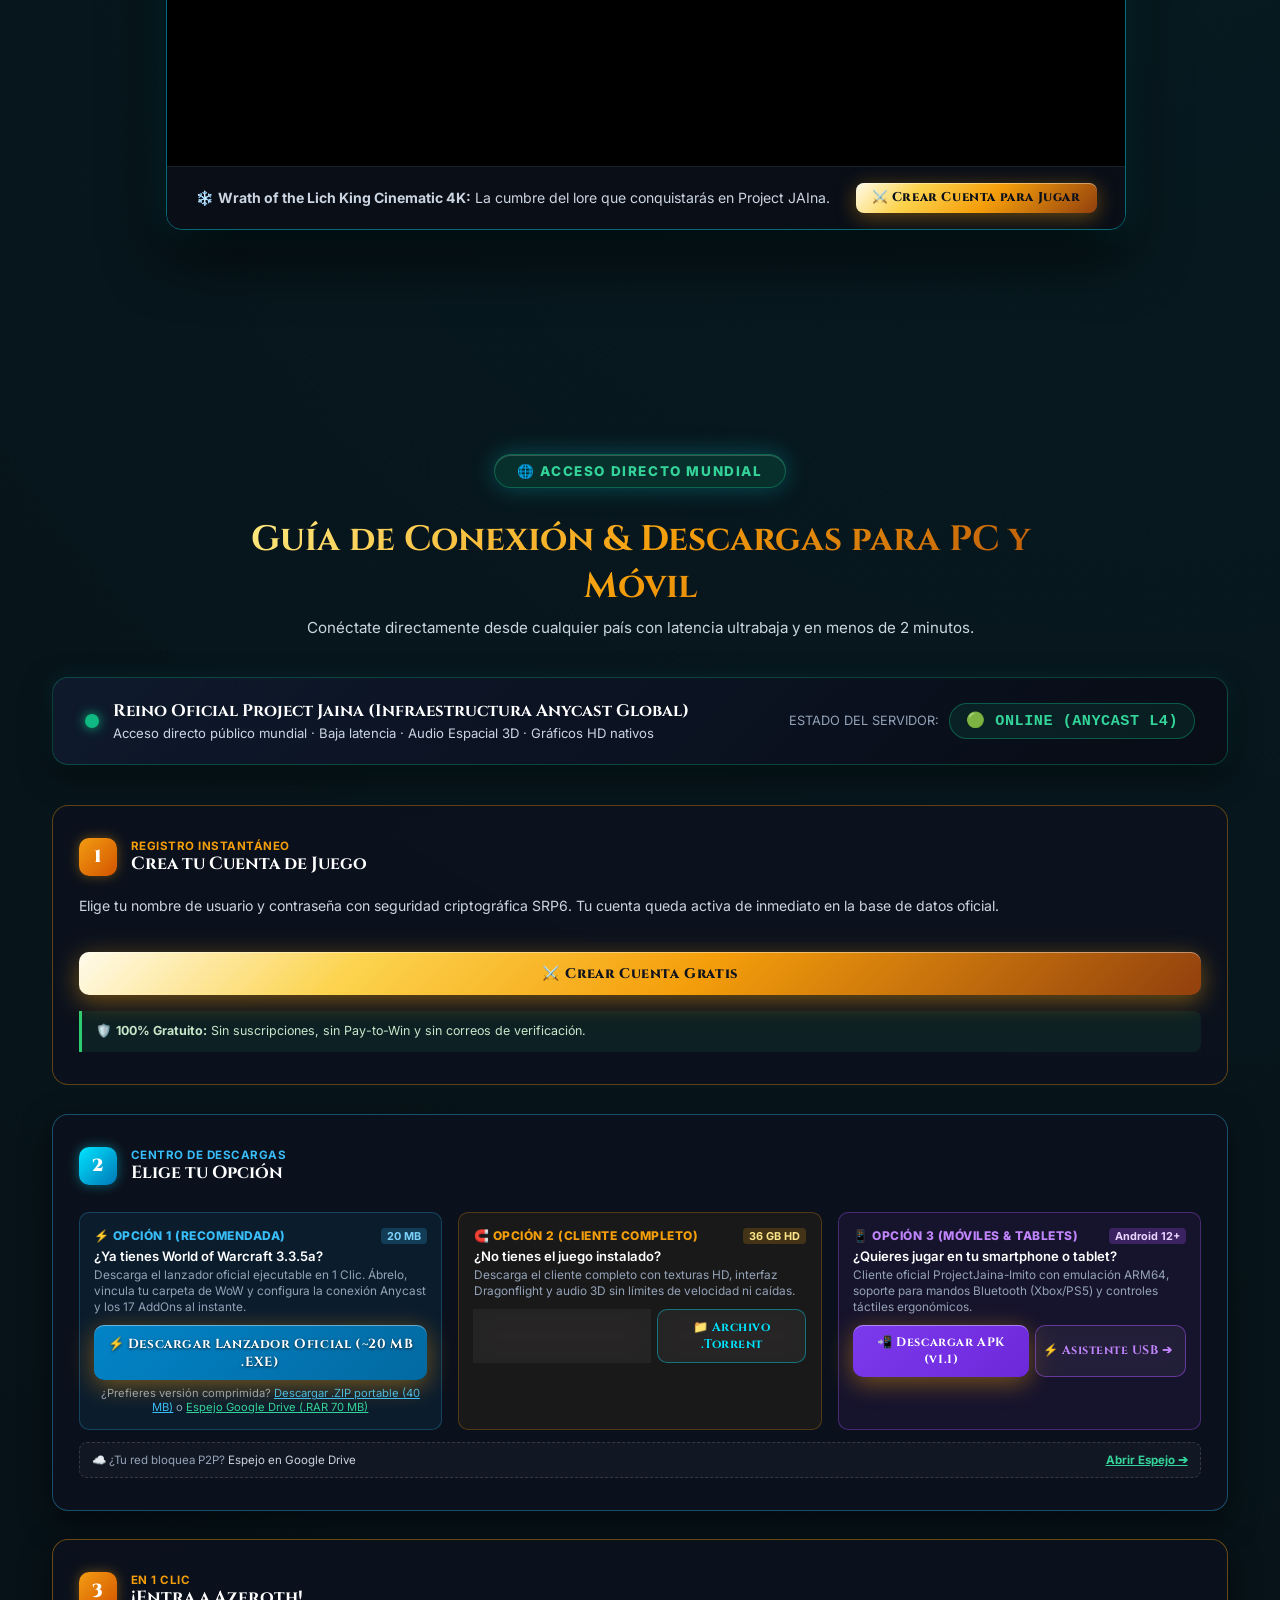
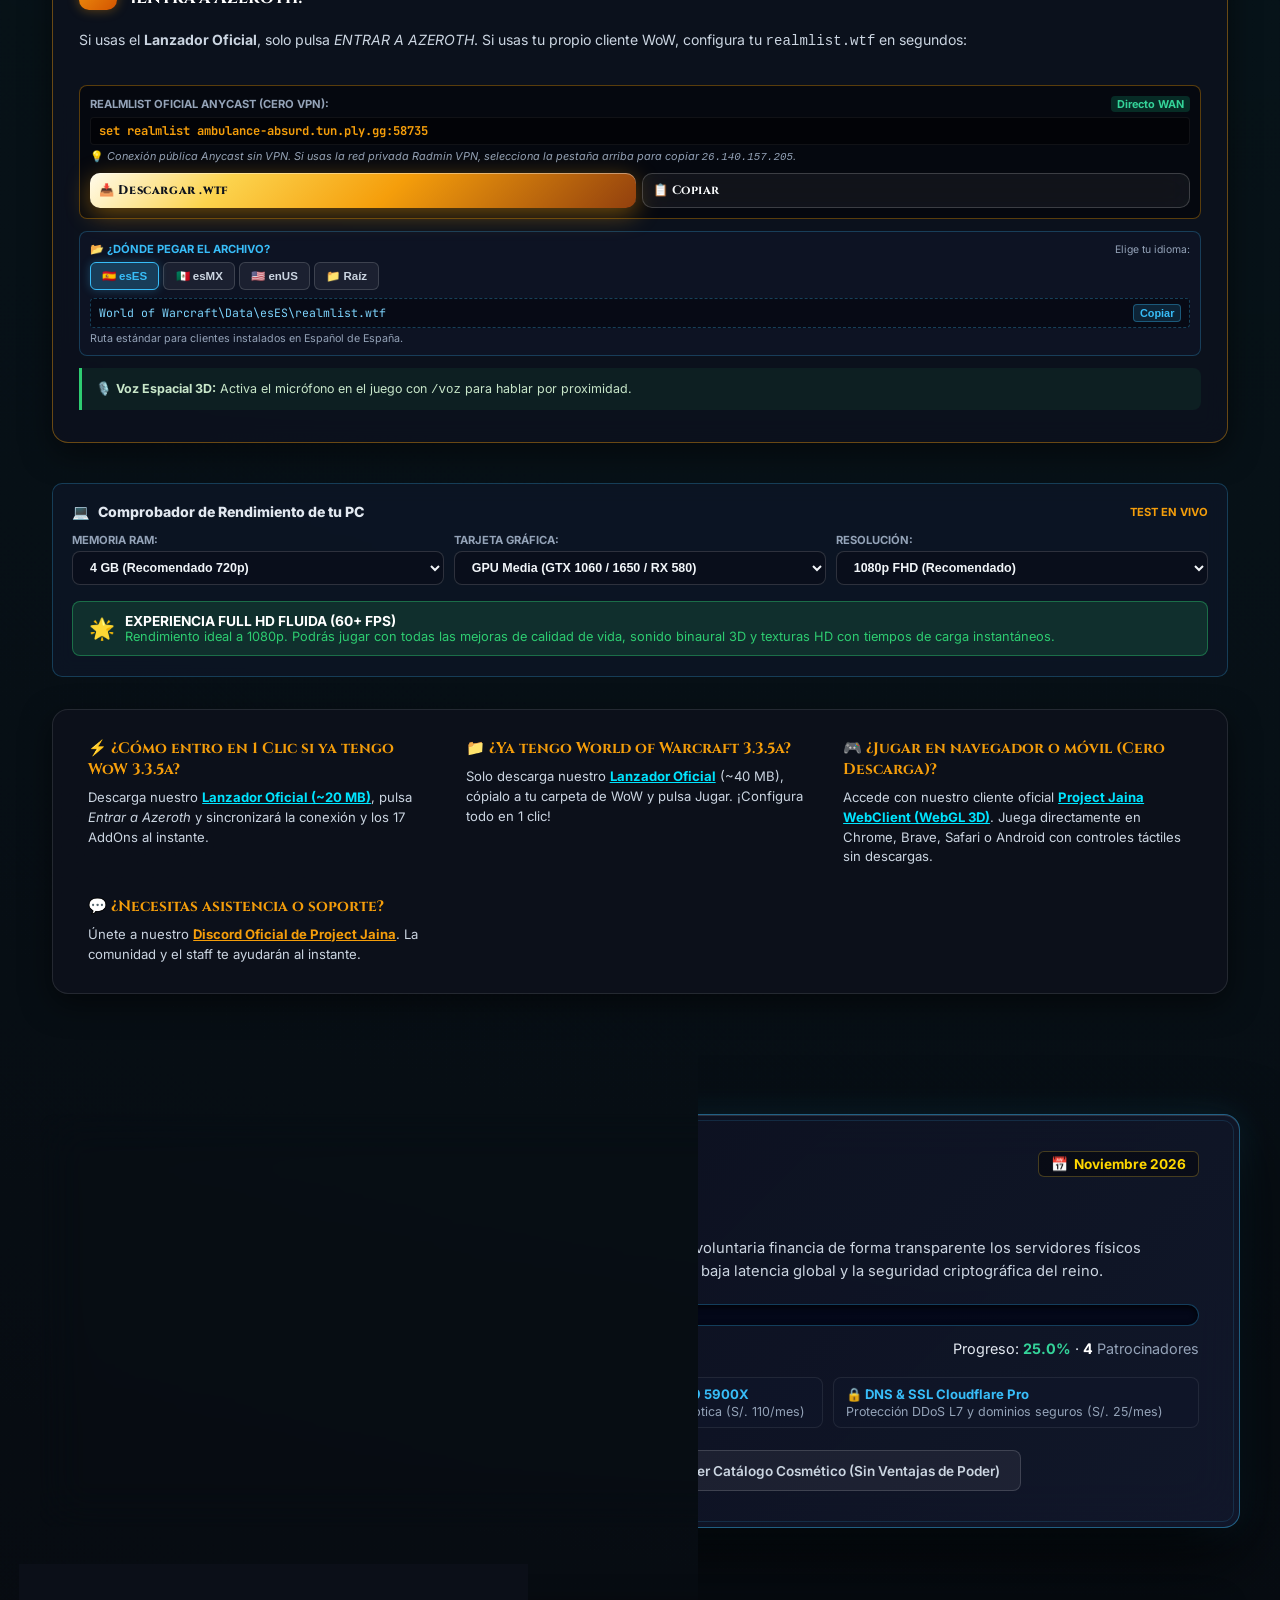
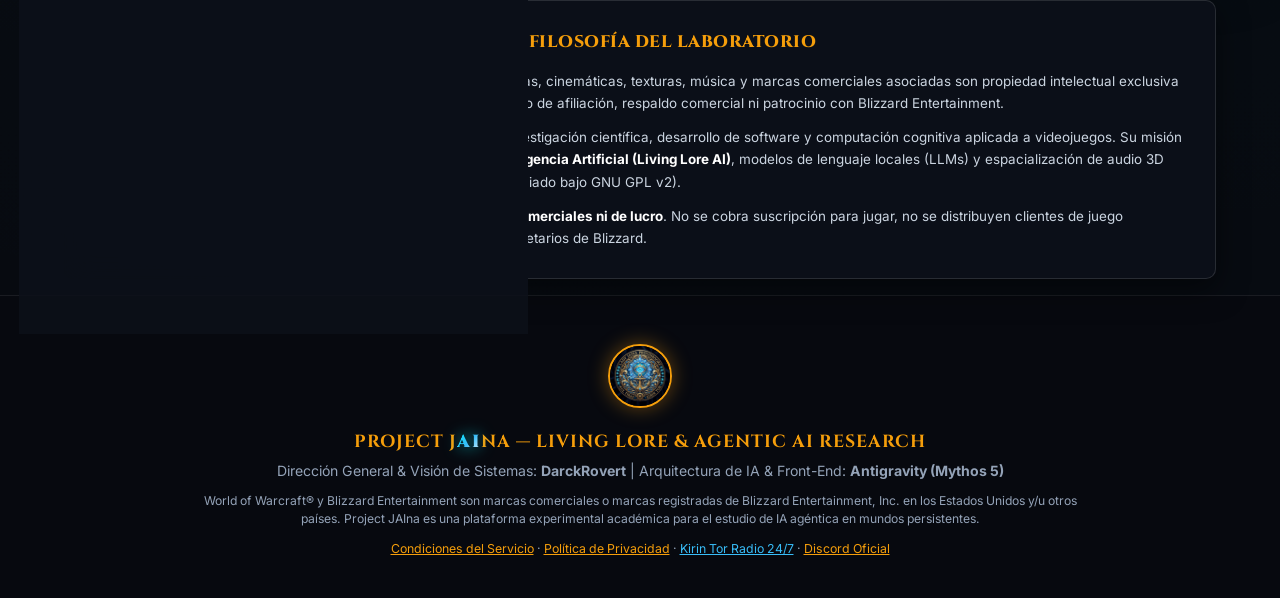
==== commit 002663ce: "fix(ux): Consolidacion L9 de sugerencias de Espana - Erradicacion total de jerga tecnica y menciones" ====
--- a/index.html
+++ b/index.html
@@ -1368,7 +1368,7 @@
 <div class="addon-badge">AUDIO BINAURAL</div>
 <div class="addon-icon">🎙️</div>
 <h3 class="addon-title">Audio Espacial 3D (Voice)</h3>
-<p class="addon-desc">Motor espacial de proximidad 3D (WebRTC HRTF). Escucha a los aventureros con volumen y paneo estéreo cardinal según su posición física en el juego.</p>
+<p class="addon-desc">Motor espacial de proximidad 3D (Audio Binaural). Escucha a los aventureros con volumen y paneo estéreo cardinal según su posición física en el juego.</p>
 <div style="font-size: 0.74rem; color: var(--gold-primary); font-family: monospace; margin-top: 0.5rem;">Acceso: Nativo en Juego o /voz</div>
 </div>
 <!-- 10. GRAPHICS -->
@@ -1643,9 +1643,9 @@
 <div style="background: rgba(20, 16, 36, 0.75); border: 1px solid rgba(139, 92, 246, 0.3); border-radius: 12px; padding: 1rem 1.2rem; display: flex; gap: 1rem; align-items: flex-start;">
 <span style="font-size: 1.8rem; line-height: 1;">🌐</span>
 <div>
-<h4 style="margin: 0 0 0.25rem 0; font-size: 0.95rem; color: #c084fc; font-weight: 700;">Multi-Reino Anycast sin VPN</h4>
+<h4 style="margin: 0 0 0.25rem 0; font-size: 0.95rem; color: #c084fc; font-weight: 700;">Conexión Directa Anycast Global</h4>
 <p style="margin: 0; font-size: 0.82rem; color: #cbd5e1; line-height: 1.45;">
-                                Conéctate directamente con tus datos móviles (4G/5G) o WiFi a Reino 1 (Vanilla Cap 60) y Reino 3 (WanitosGYM ICC Cap 80).
+                                Conéctate directamente con tus datos móviles (4G/5G) o WiFi al Reino Oficial JainaCore (Vanilla Cap 60) con alta disponibilidad transatlántica.
                             </p>
 </div>
 </div>
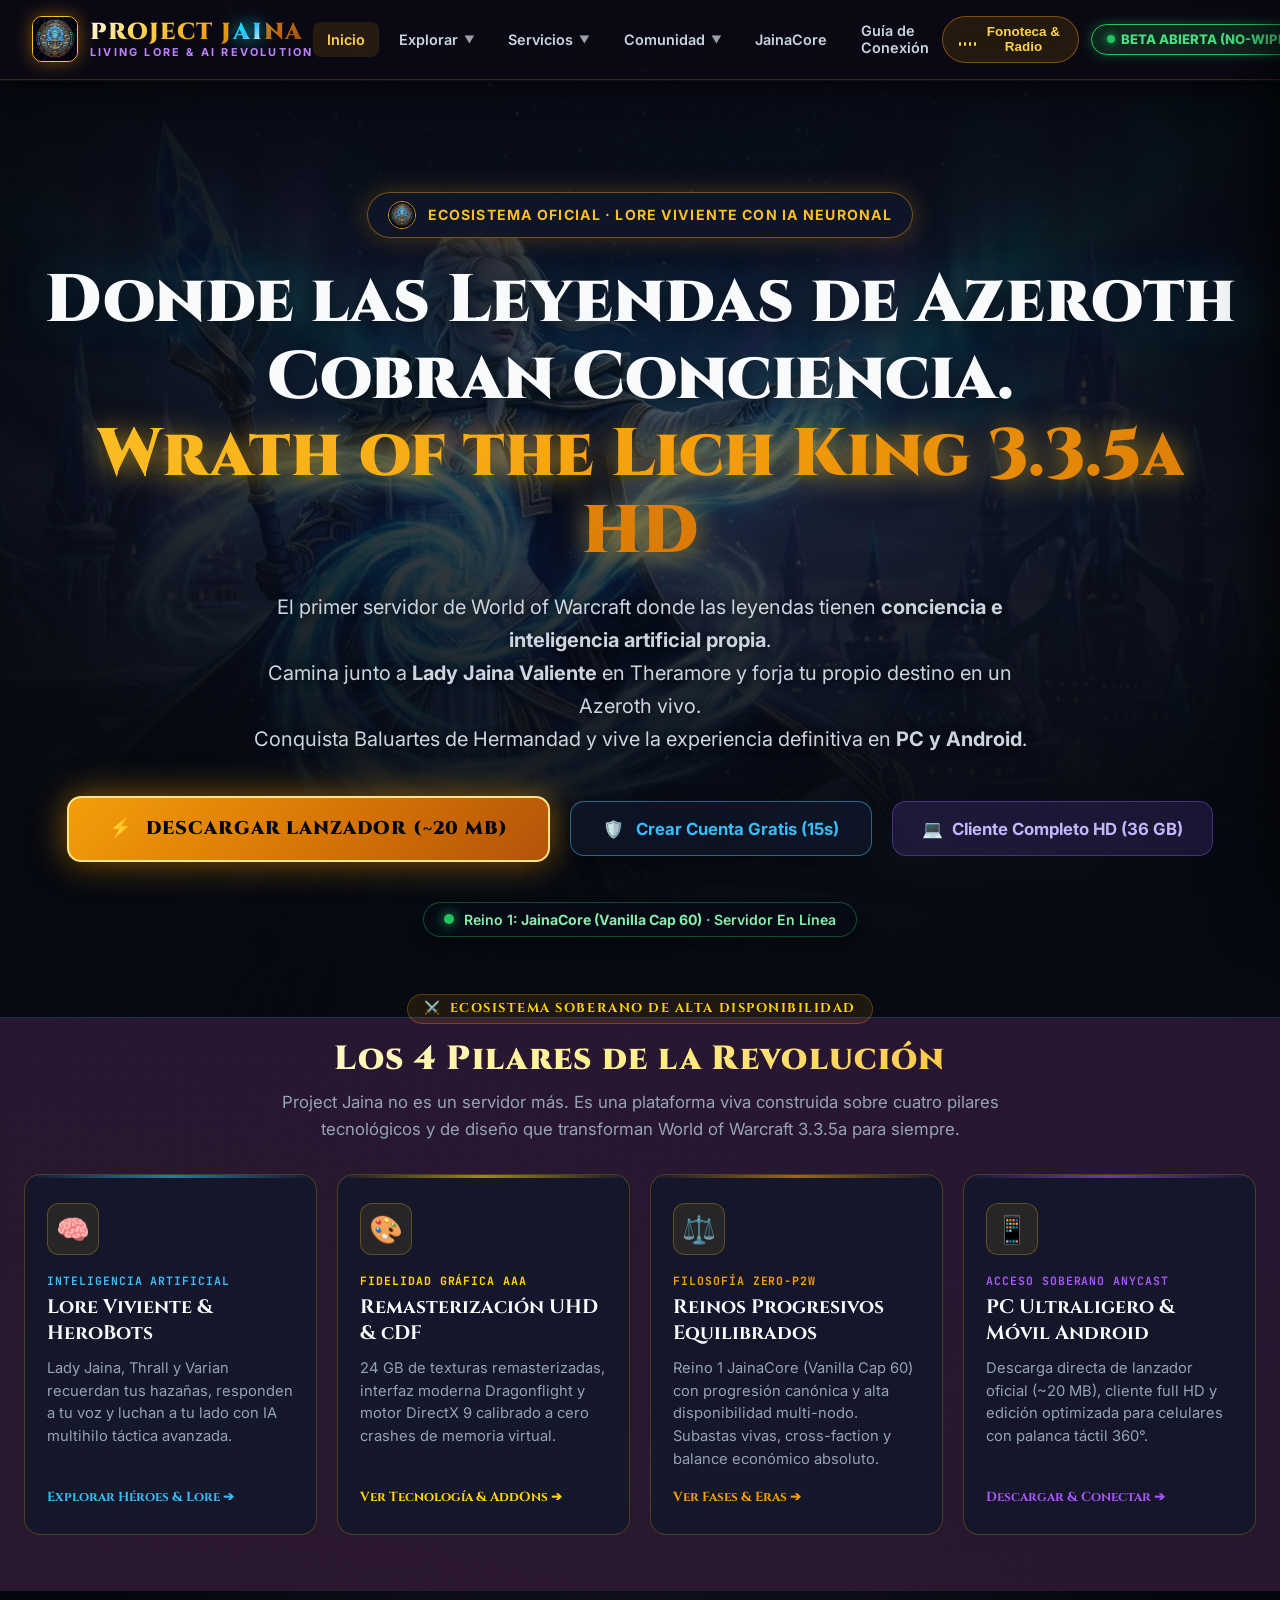
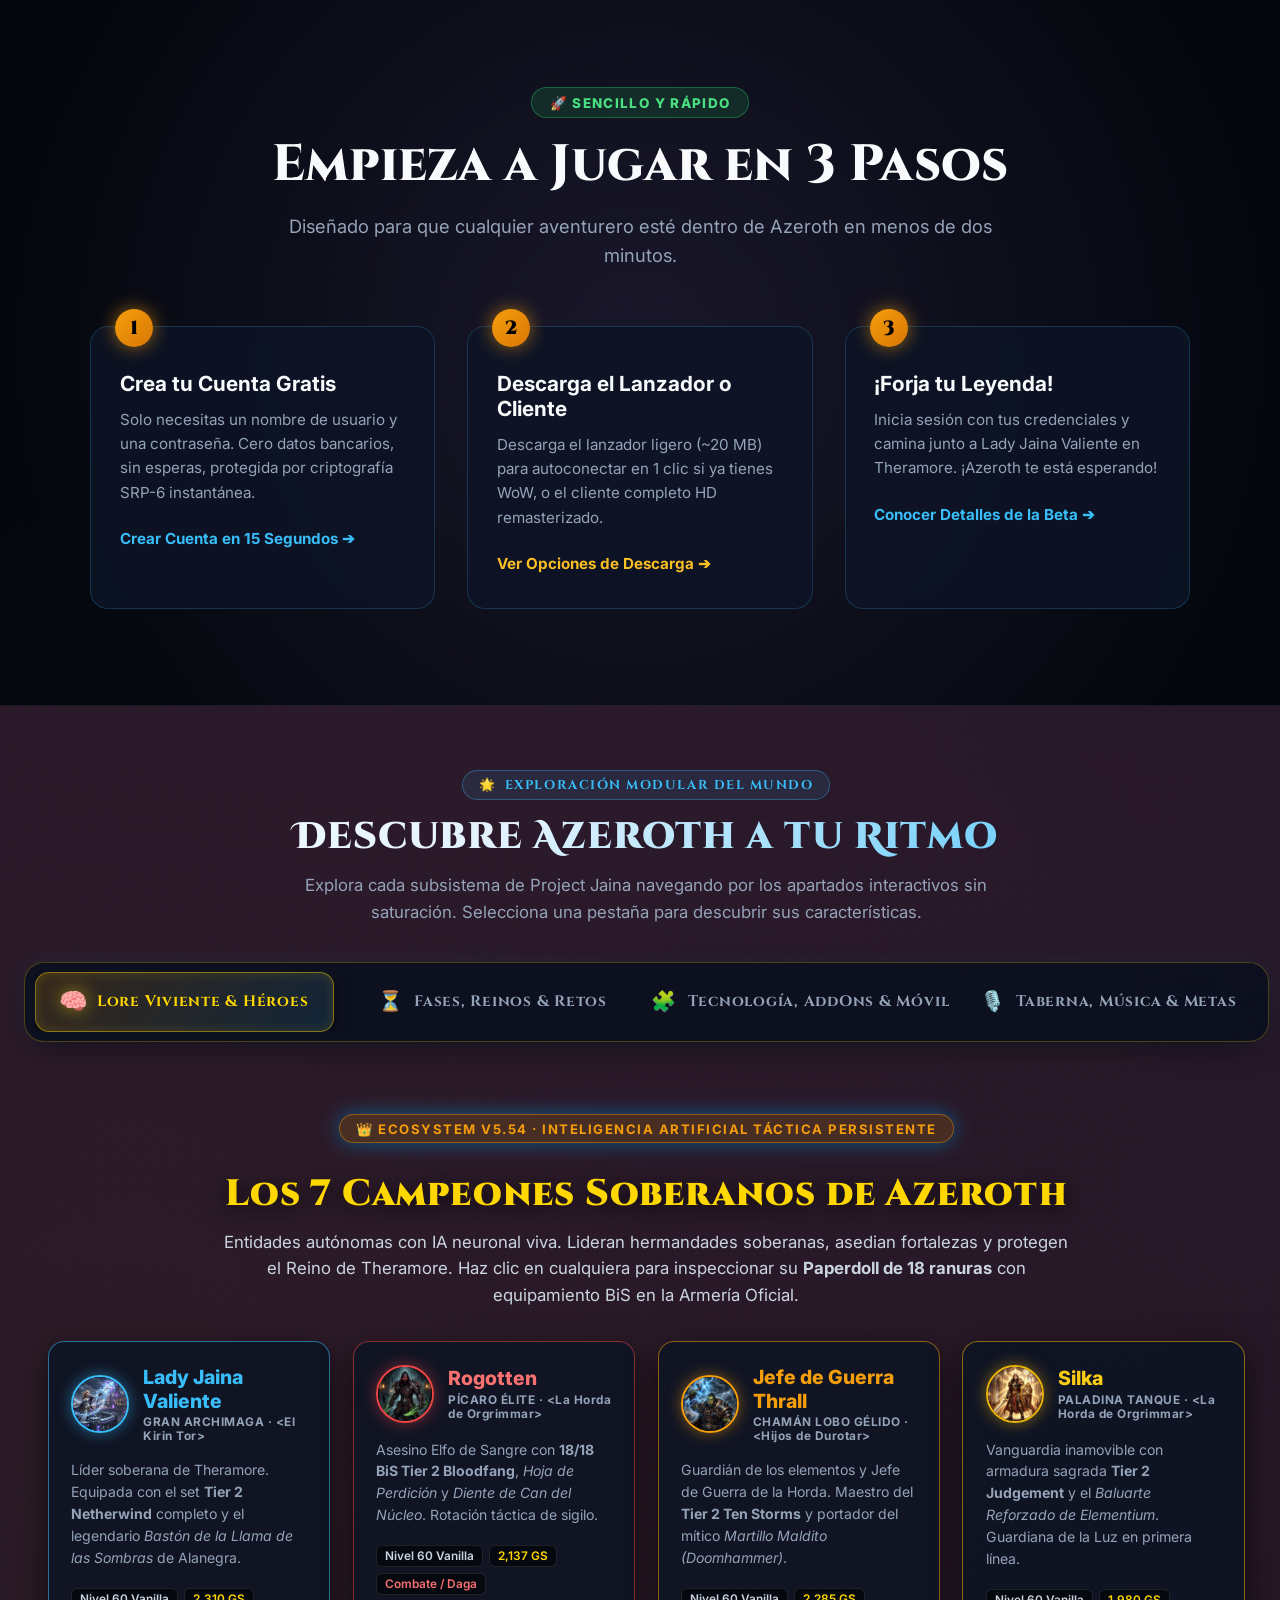
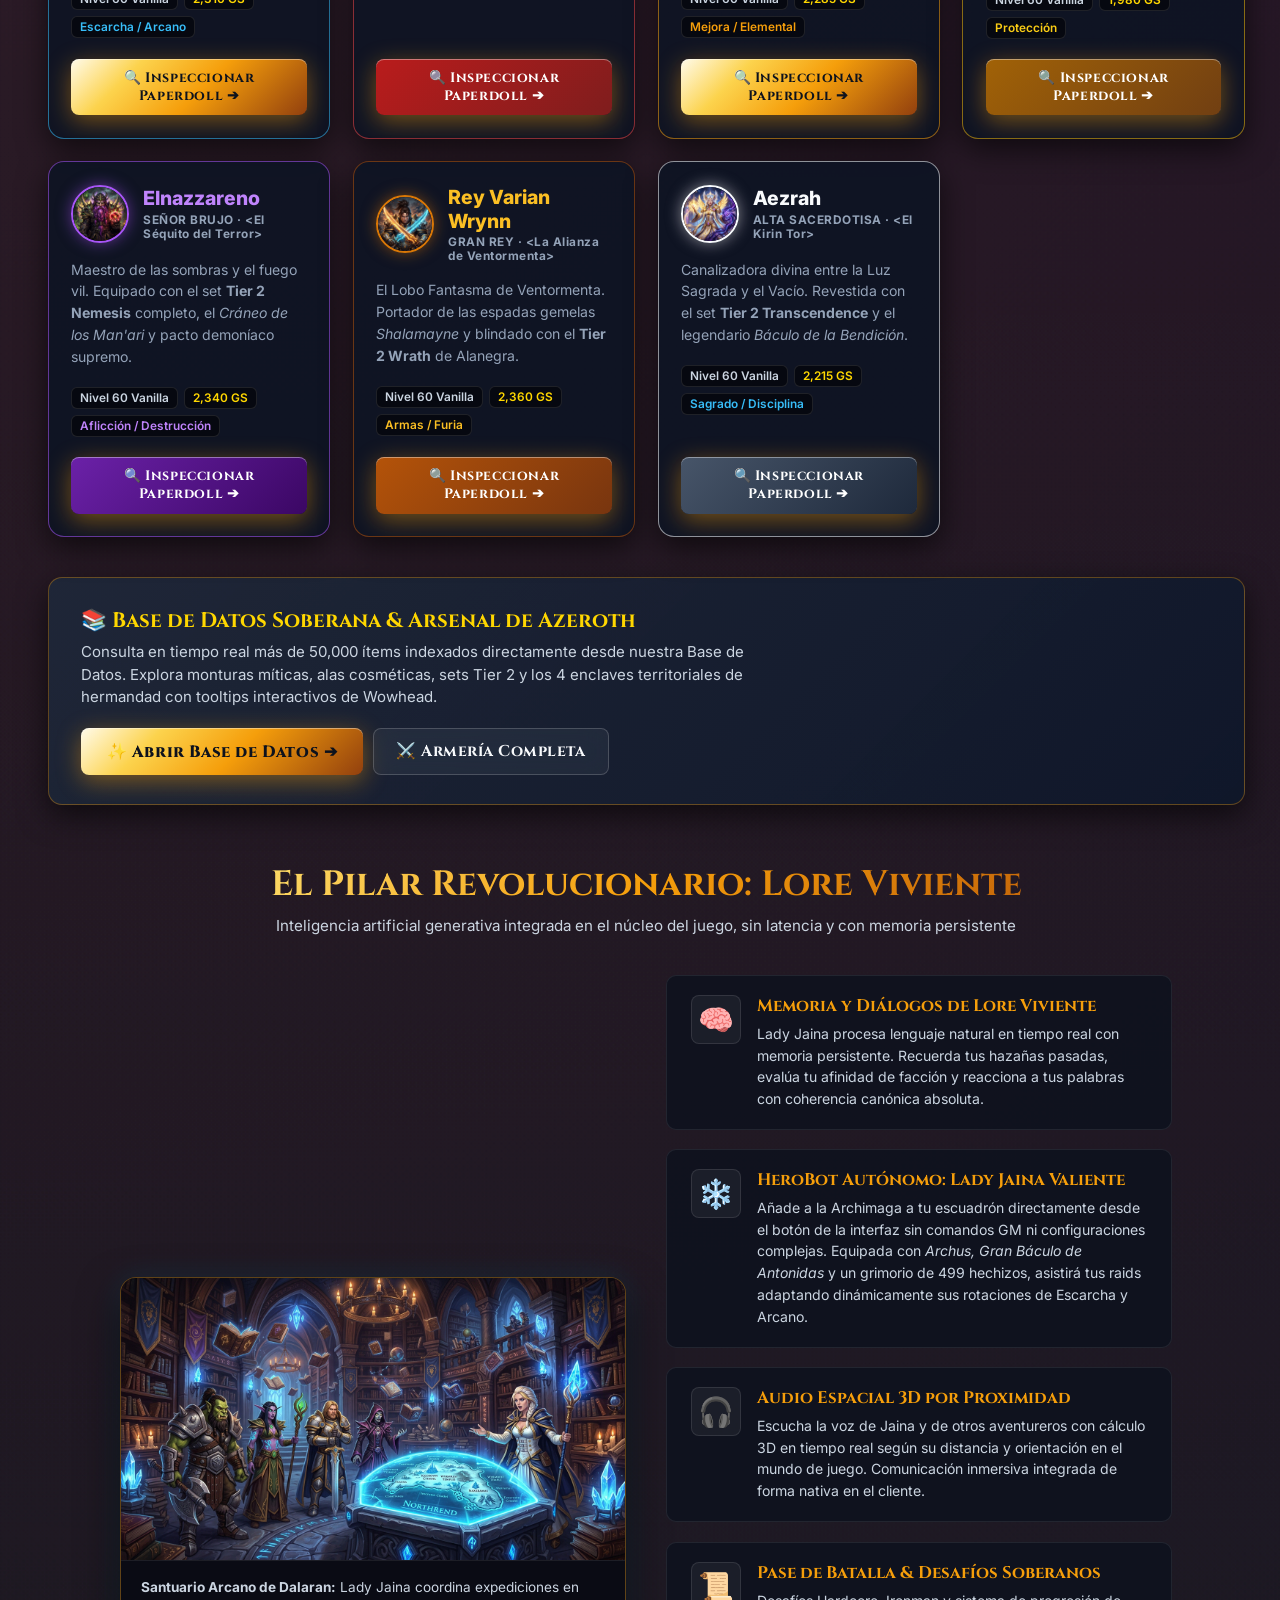
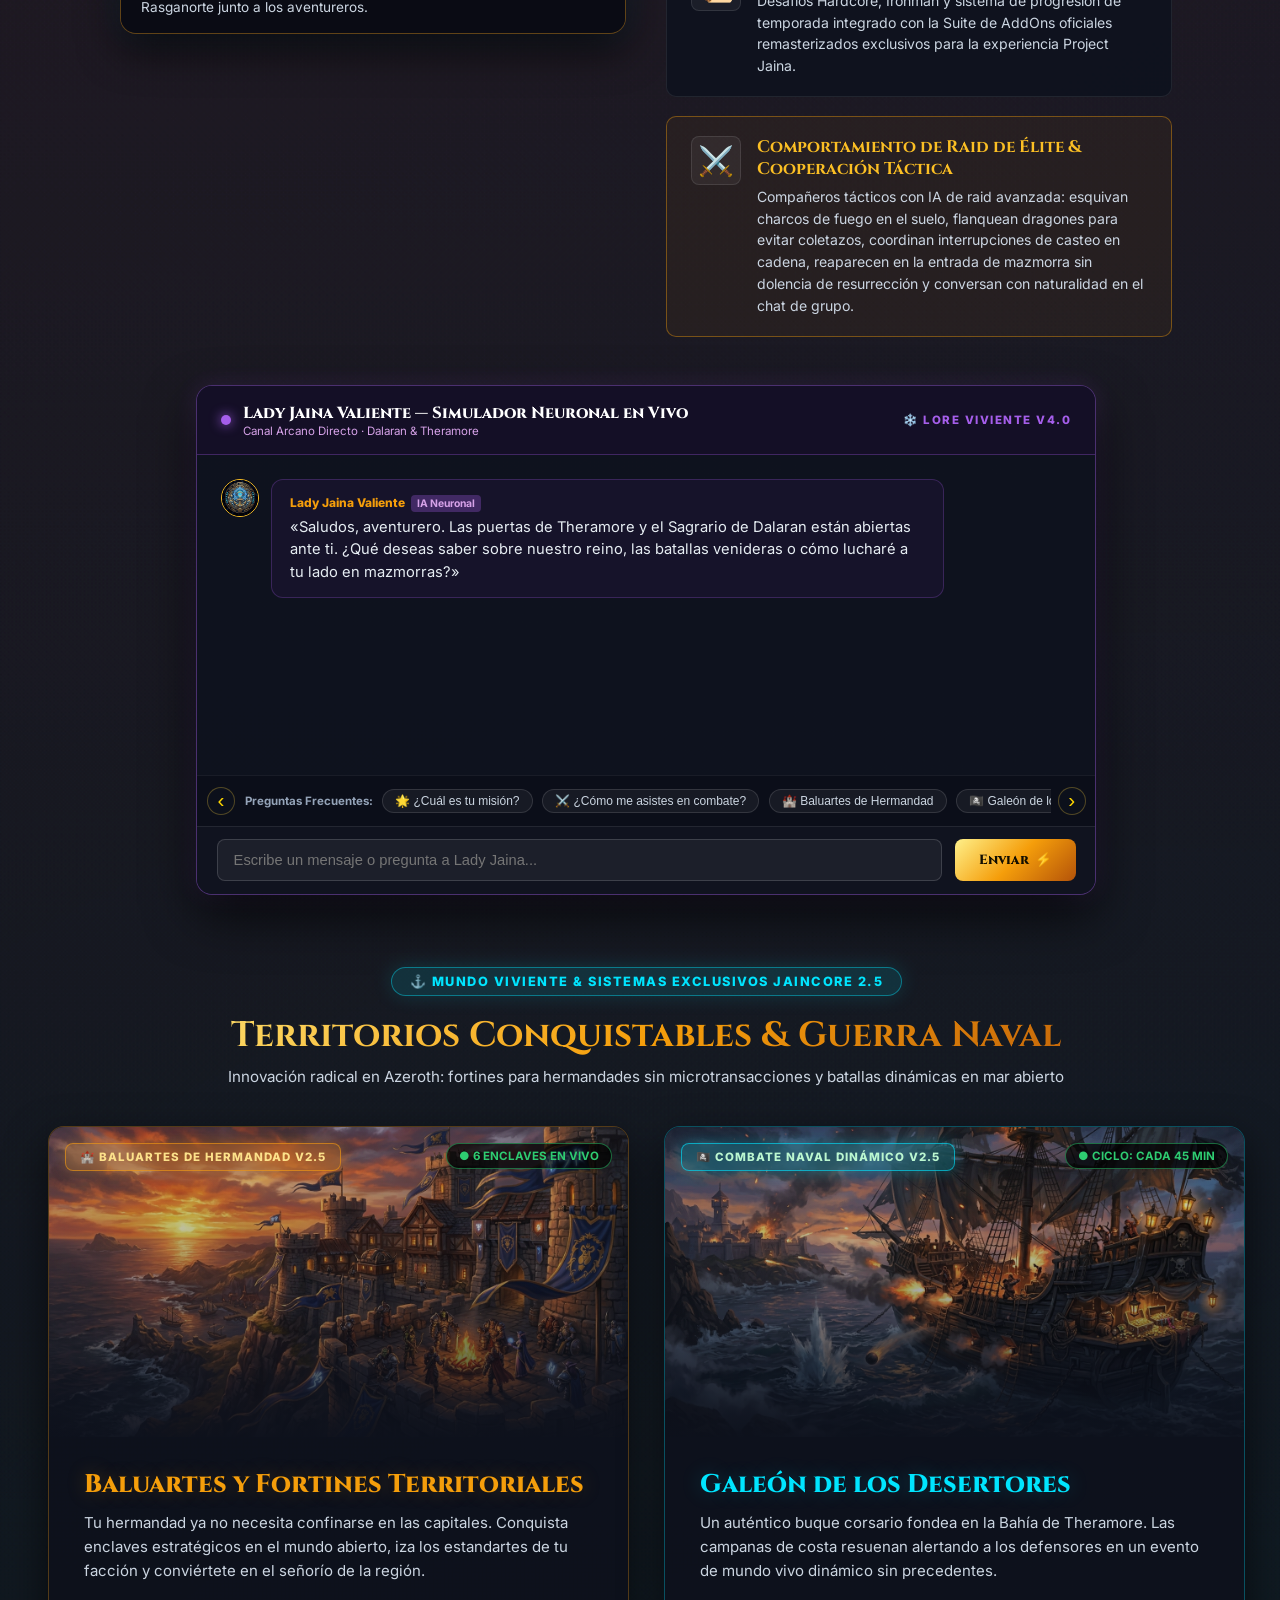
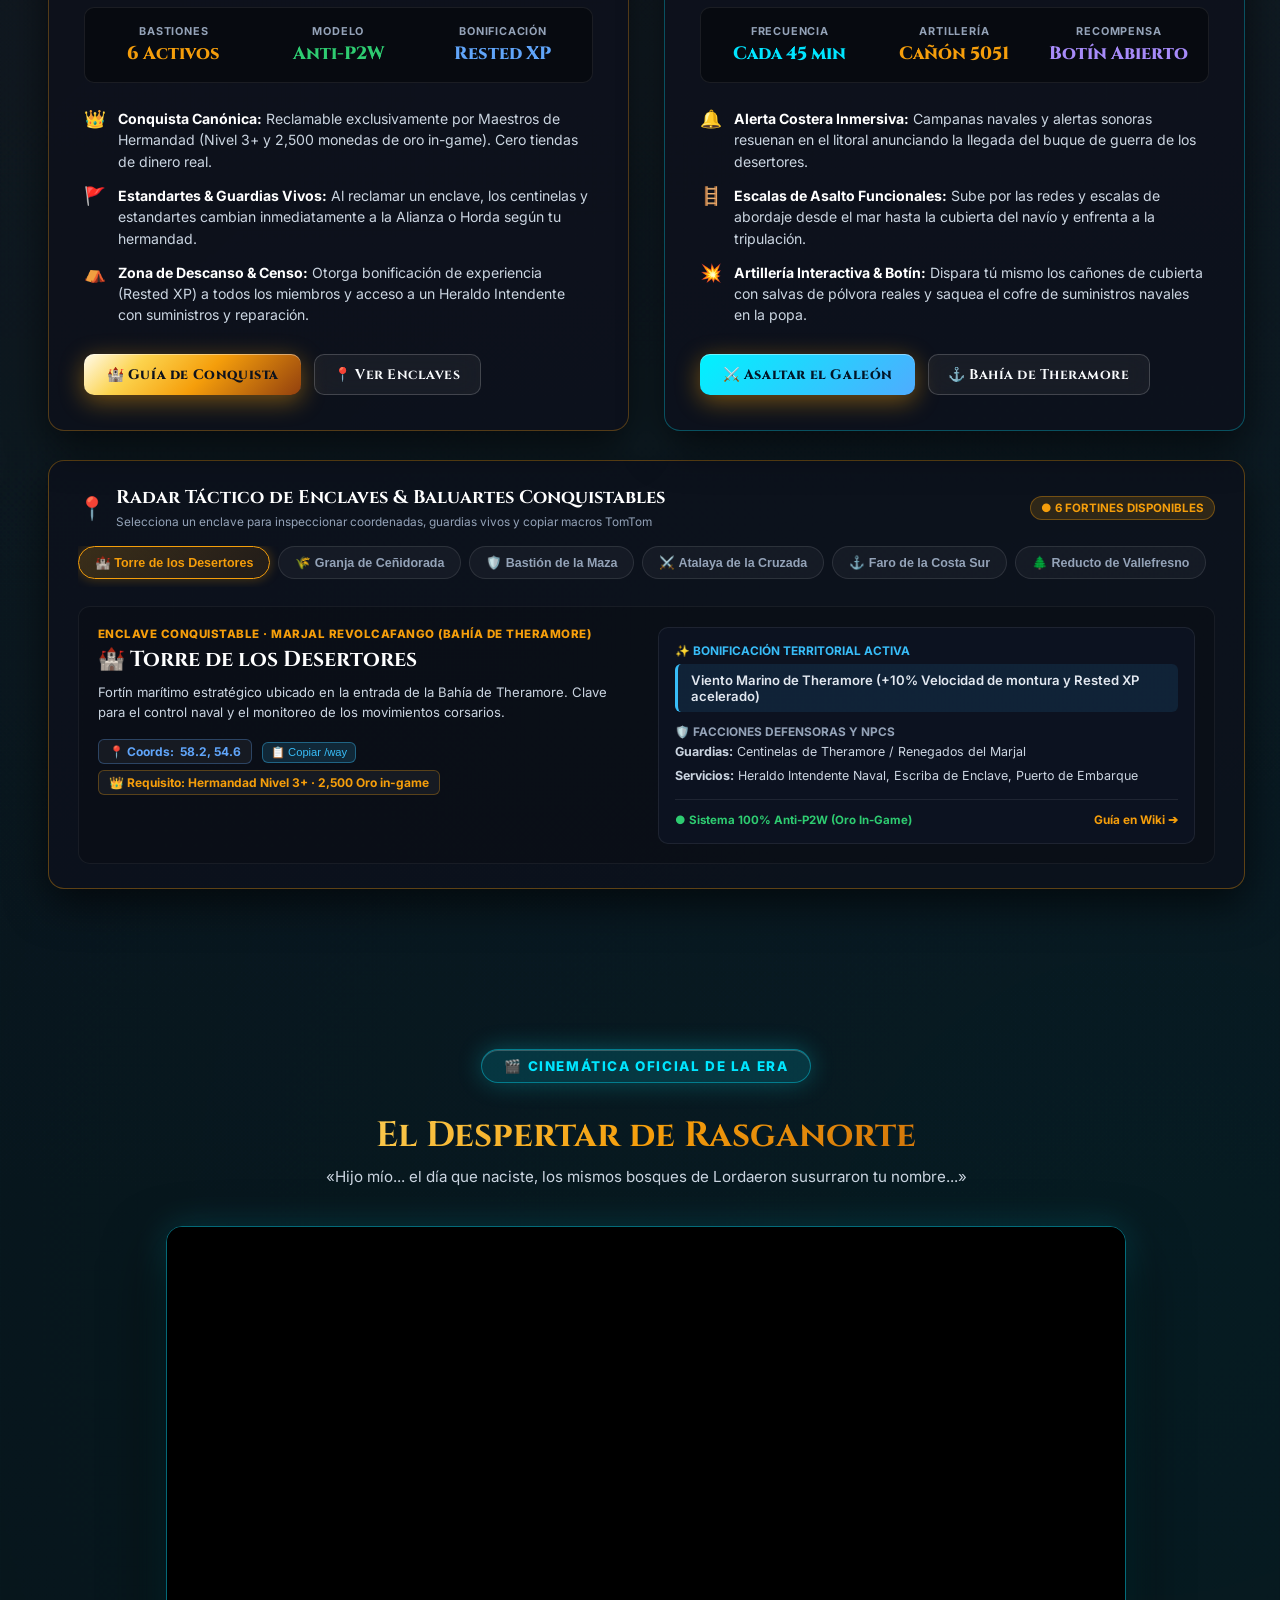
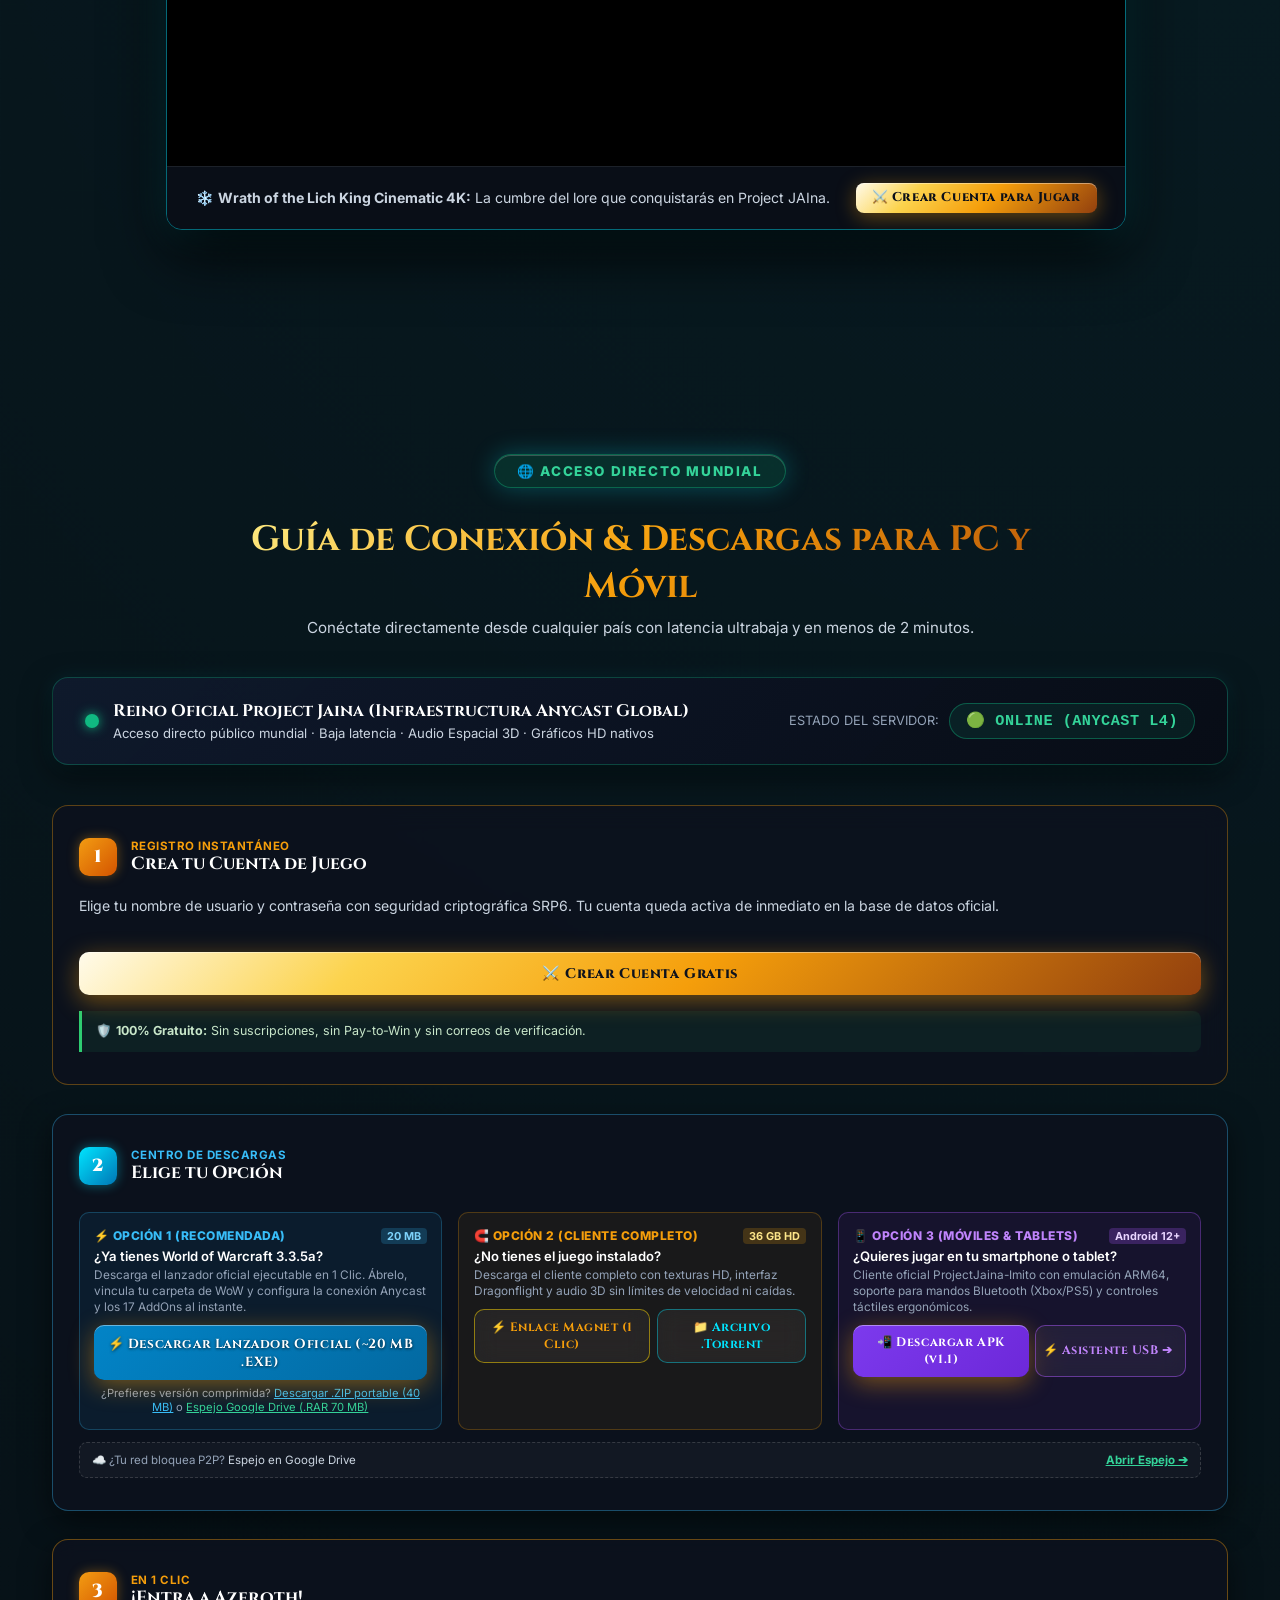
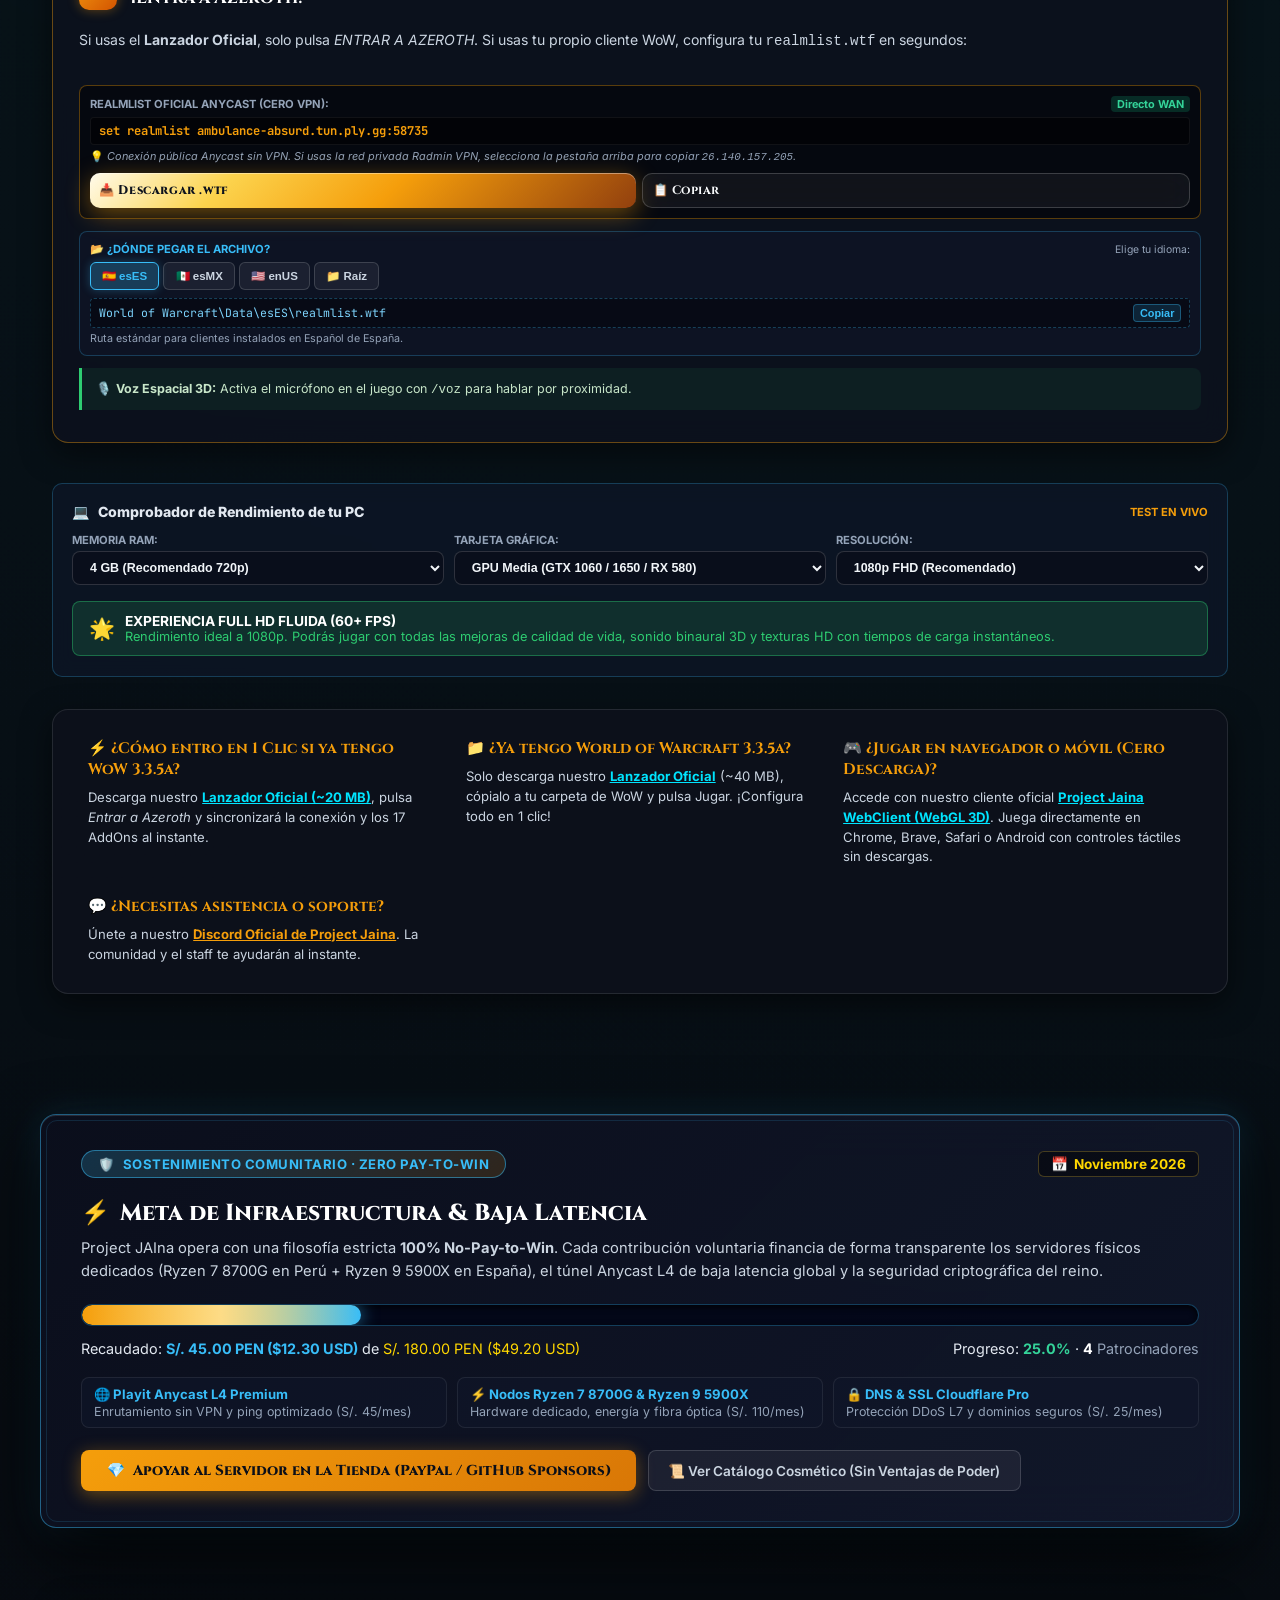
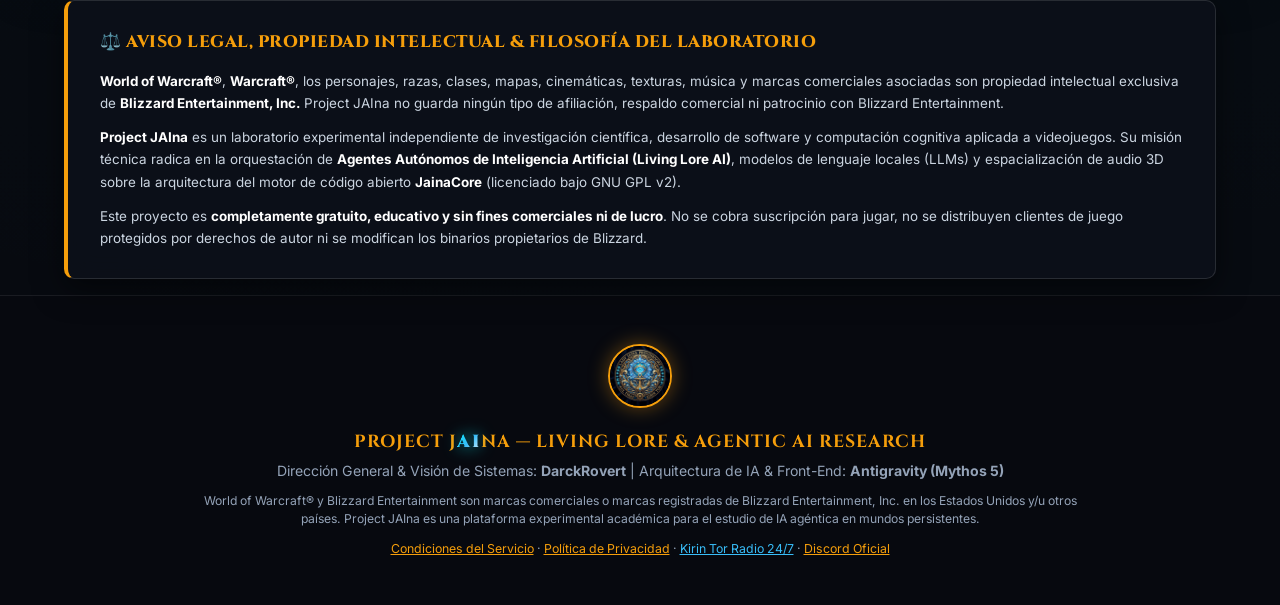
==== commit 86cab04c: "chore(web): bump JS cache-busting v20261110_v741 and rebuild ProjectJaina_AddOns_Pack.zip" ====
--- a/index.html
+++ b/index.html
@@ -2304,7 +2304,7 @@
 <script src="js/app.js?v=20261030_v710"></script>
 <script src="js/progression.js?v=20261030_v710"></script>
 <script src="js/countdown.js?v=20261030_v710"></script>
-<script src="js/jaina_dialogue.js?v=20261030_v710"></script>
+<script src="js/jaina_dialogue.js?v=20261110_v741"></script>
 <script src="js/connection_guide.js?v=20261030_v710"></script>
 <script src="js/audio_ambient.js?v=20261030_v710"></script>
 <script src="js/hardware_checker.js?v=20261030_v710"></script>
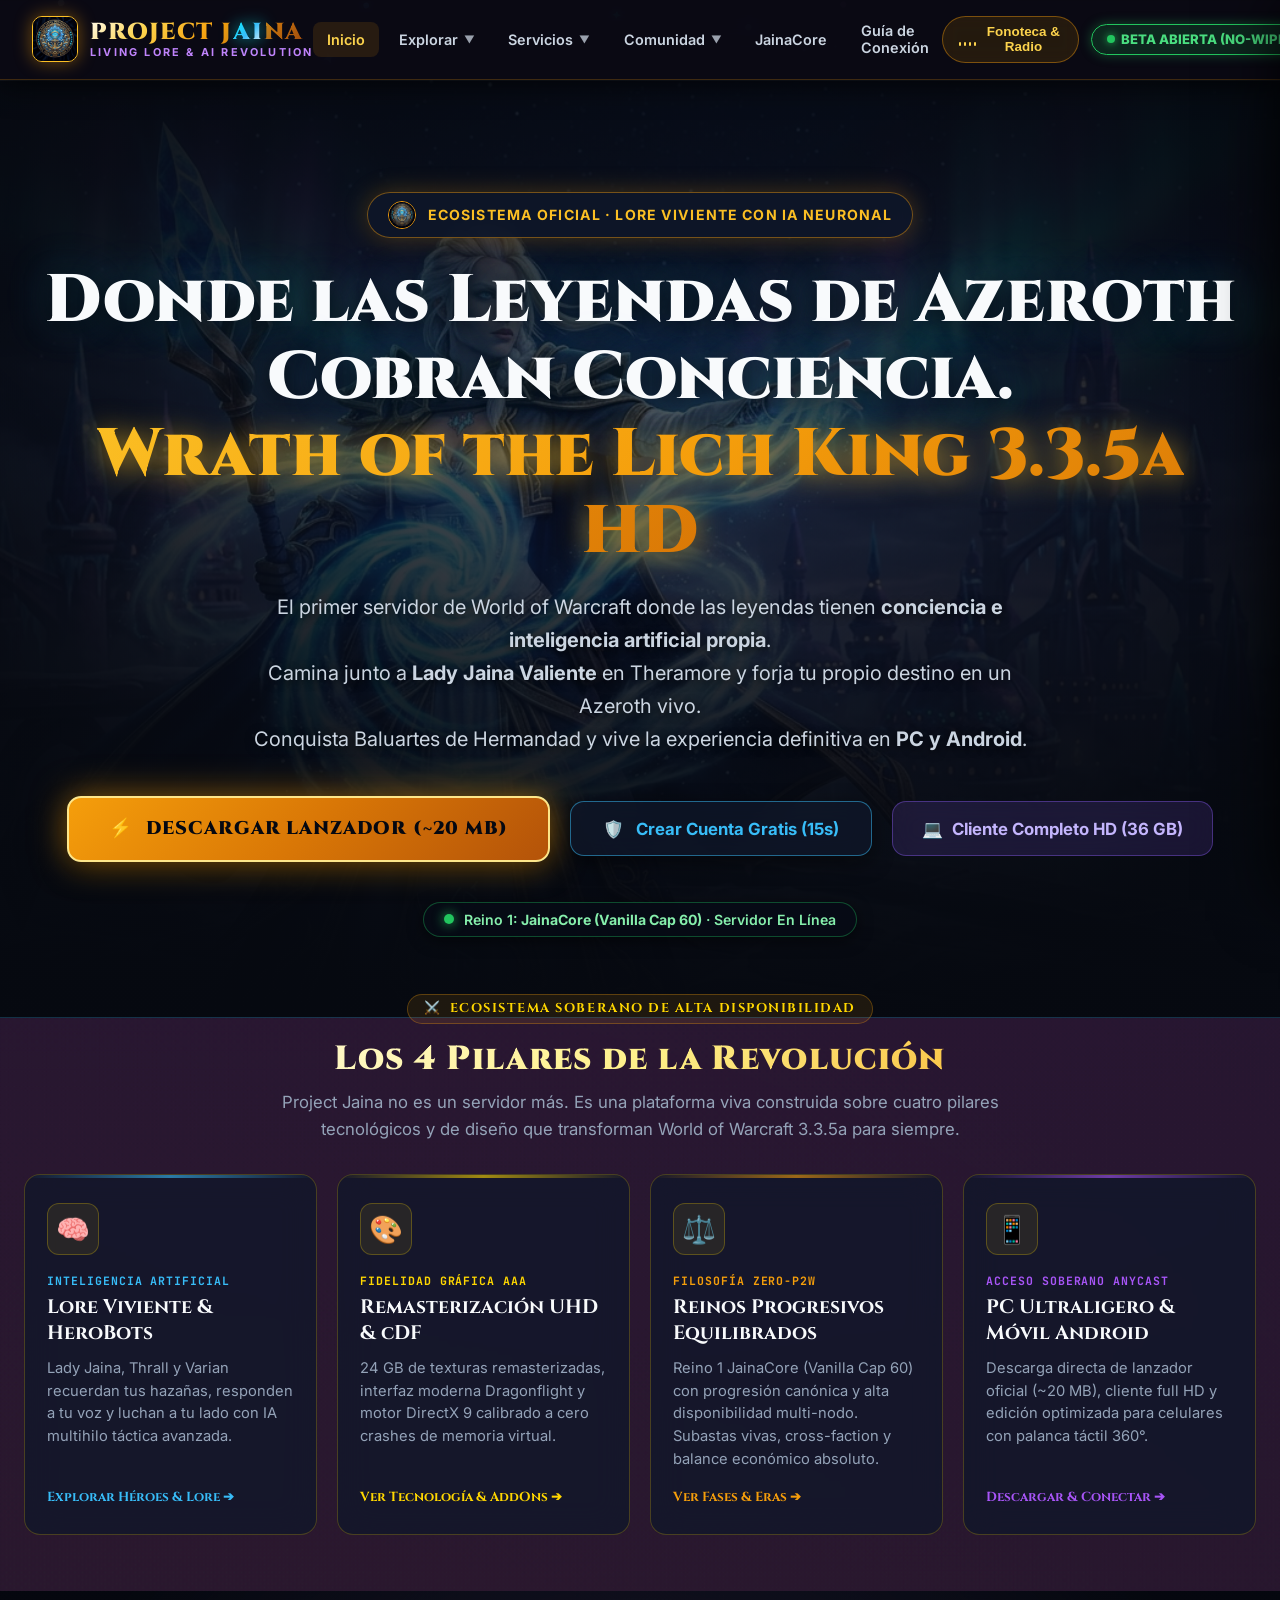
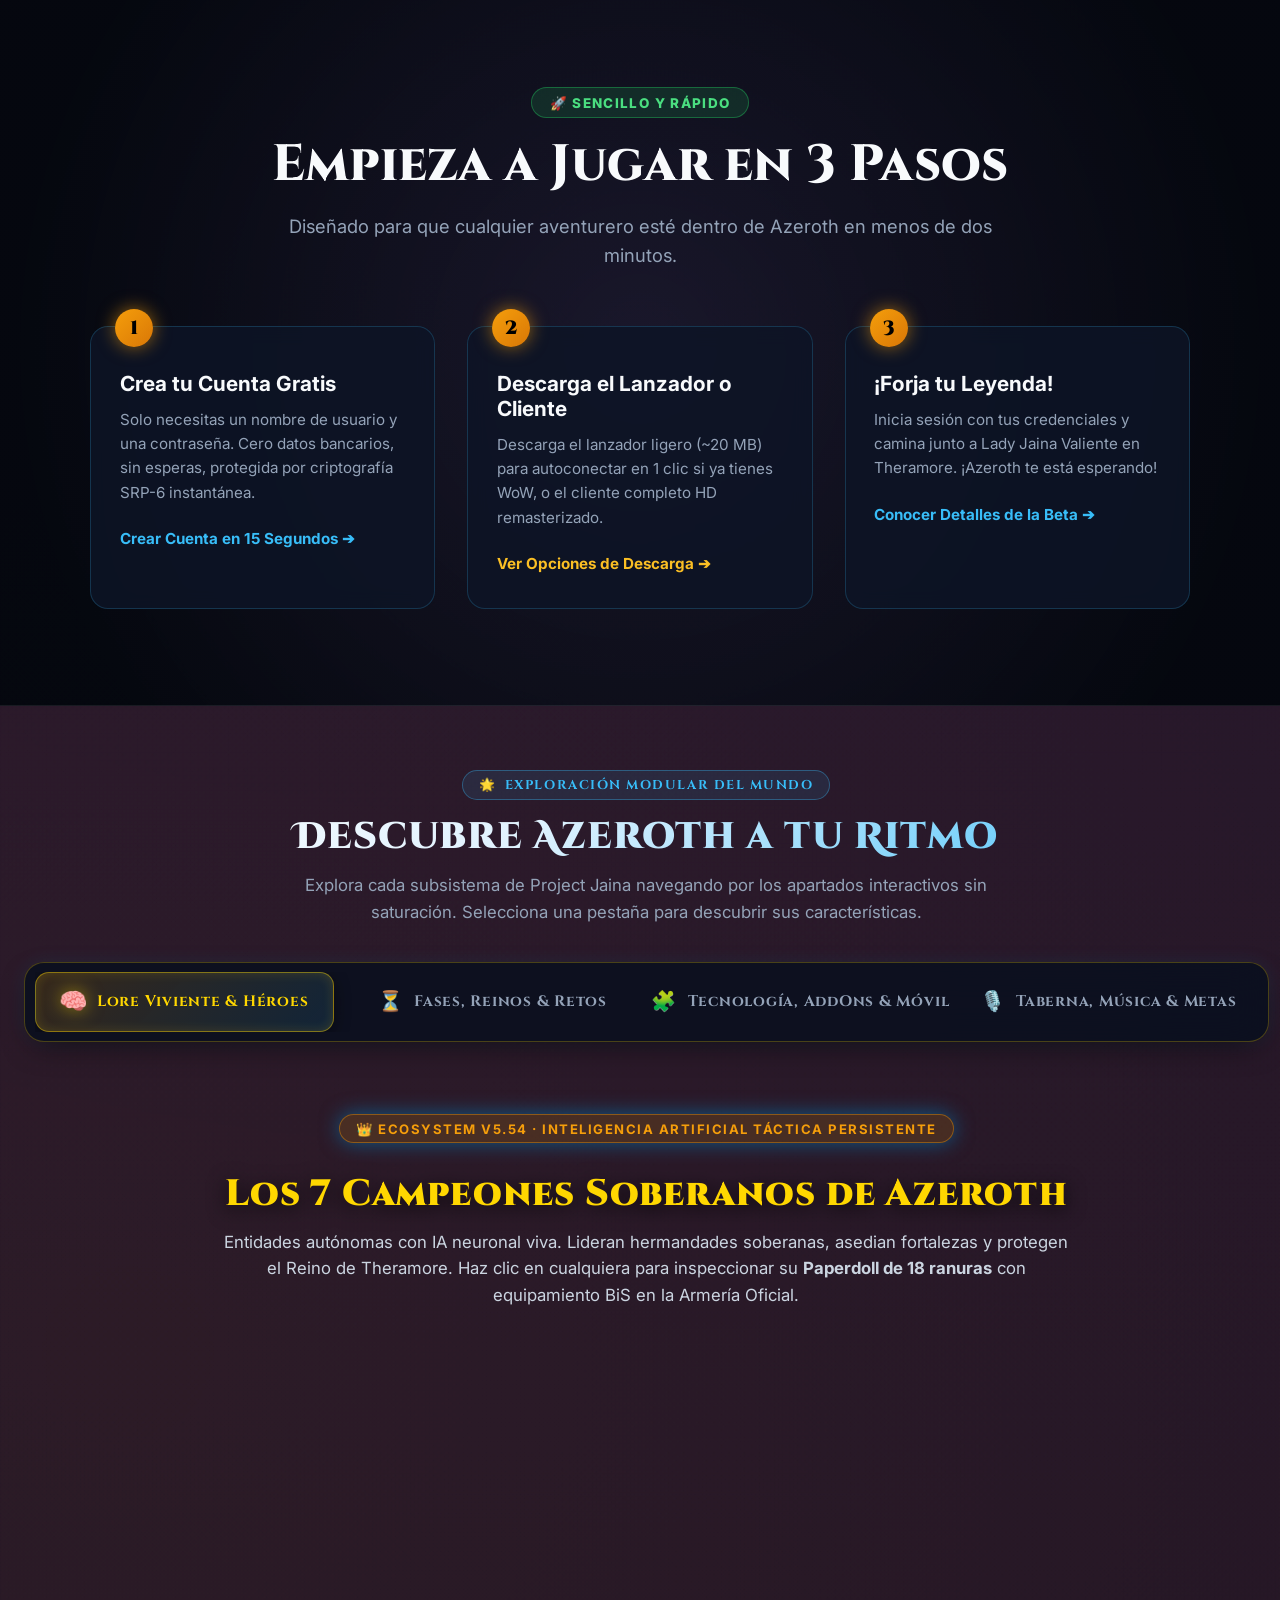
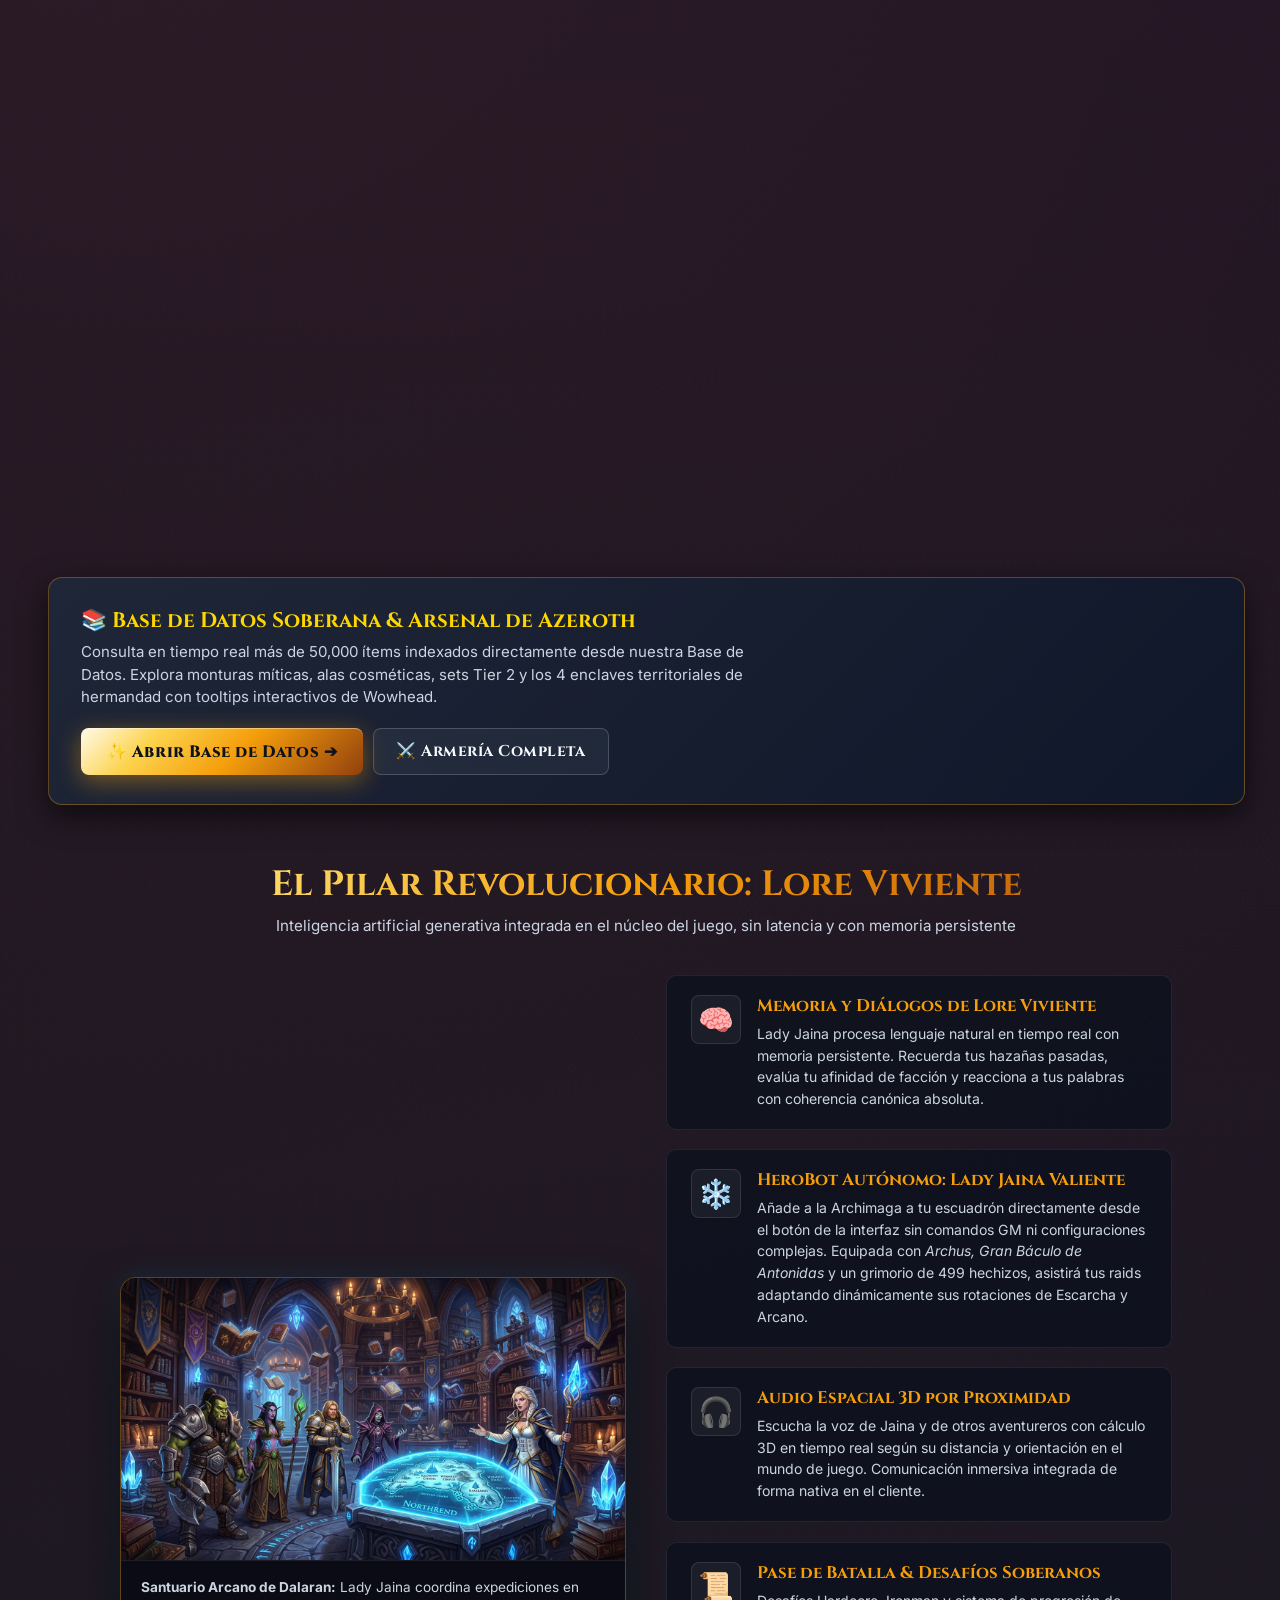
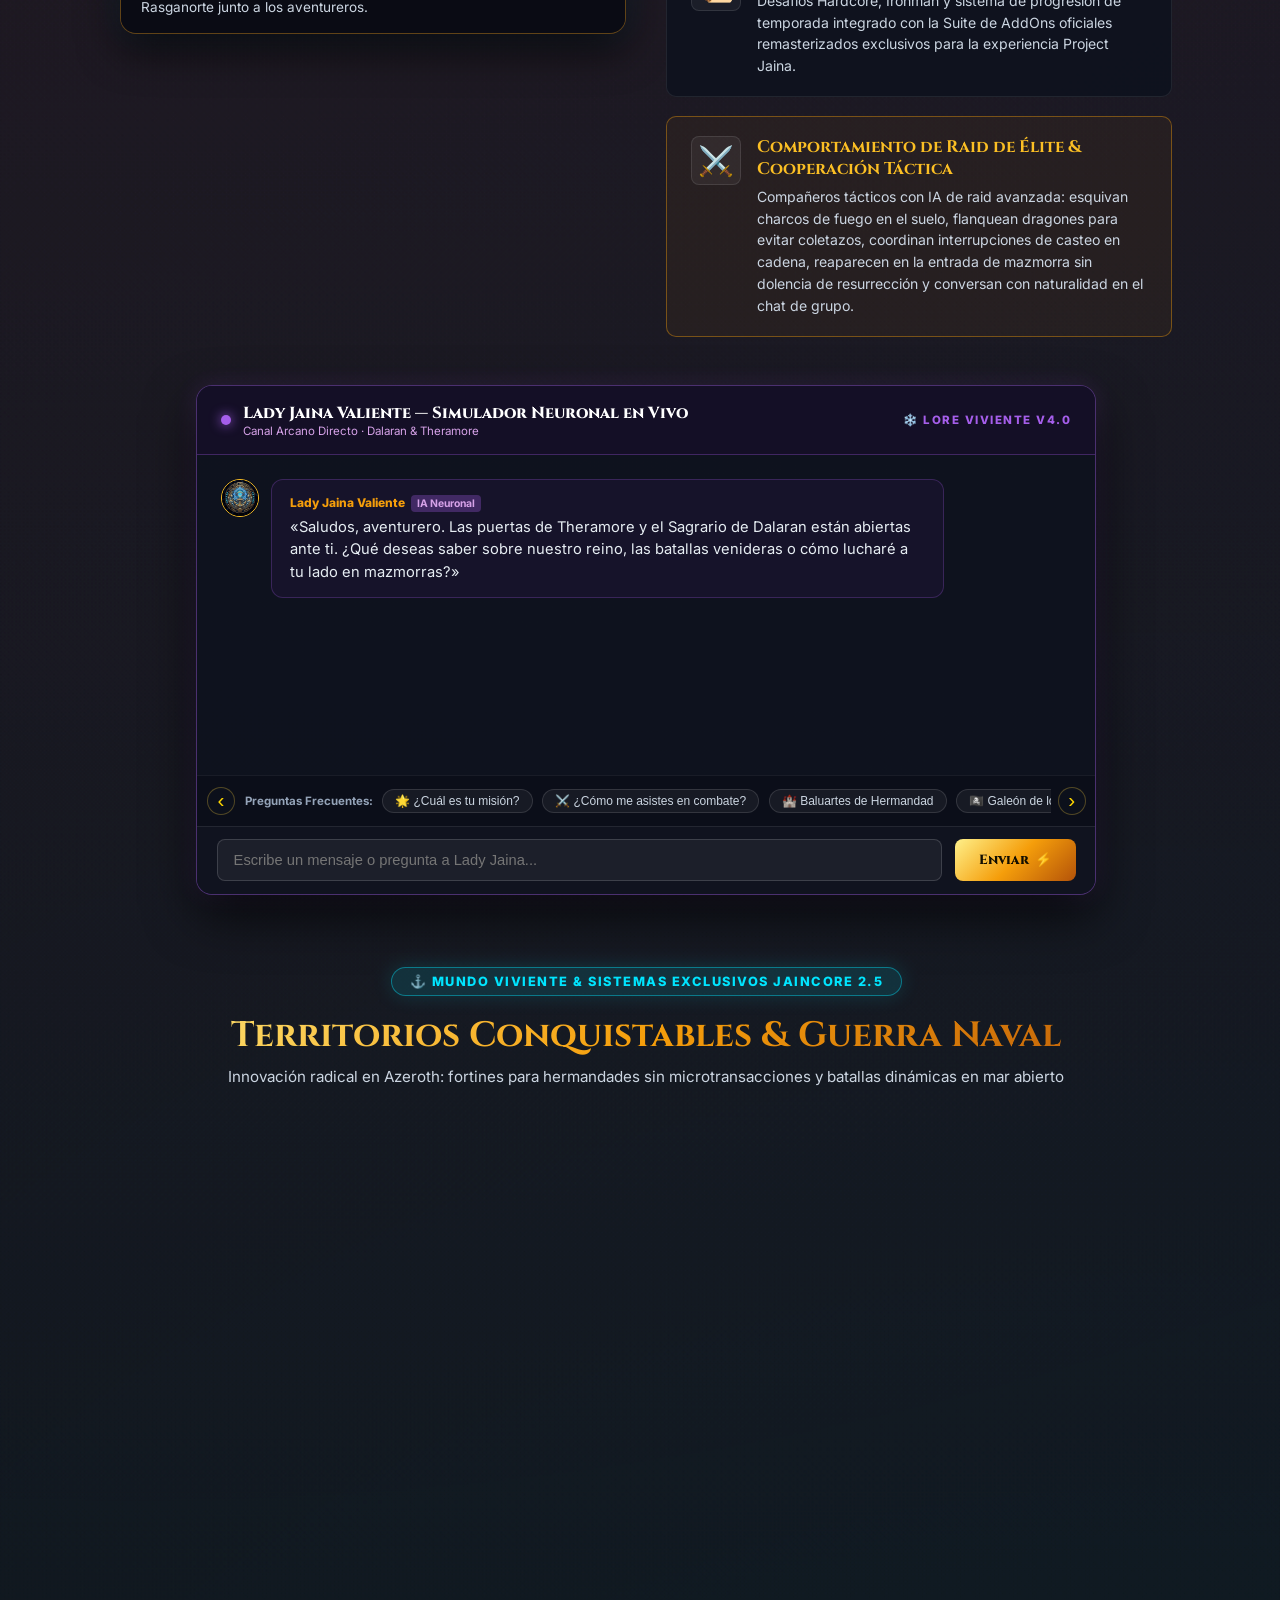
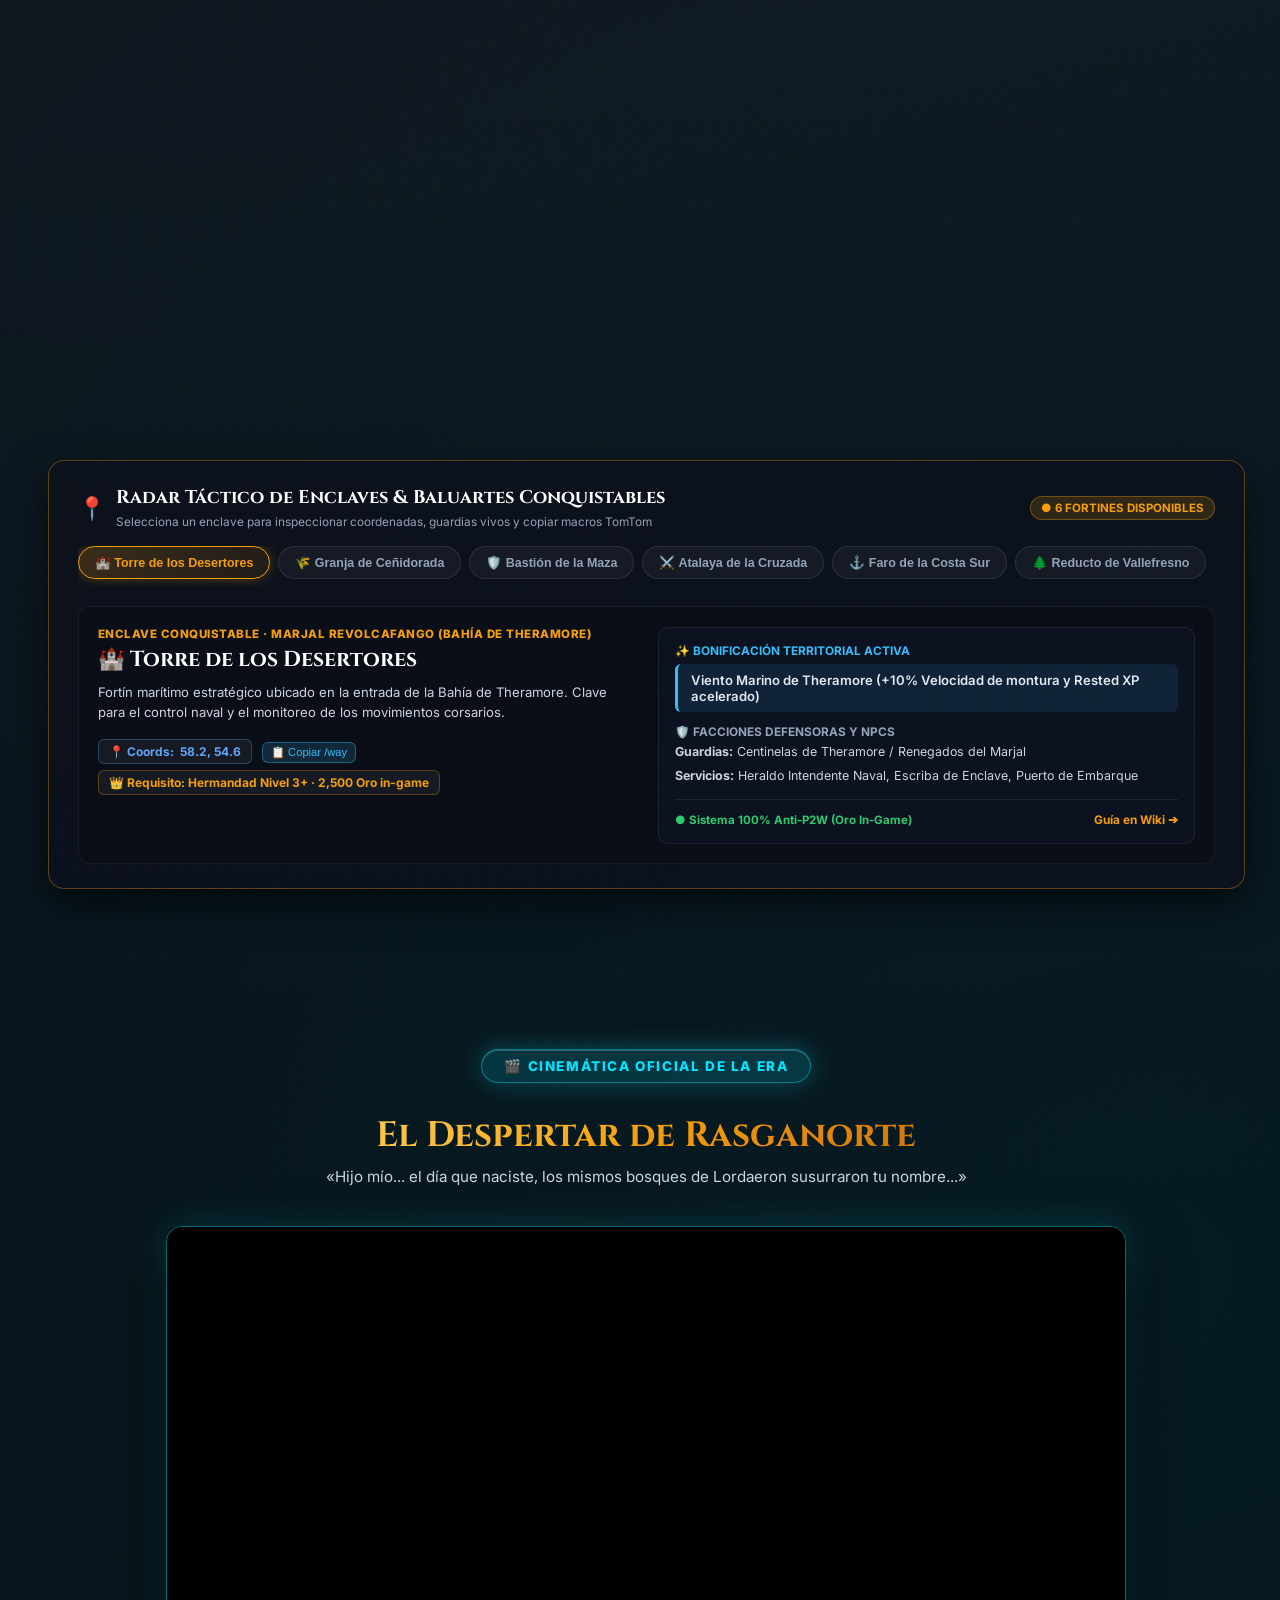
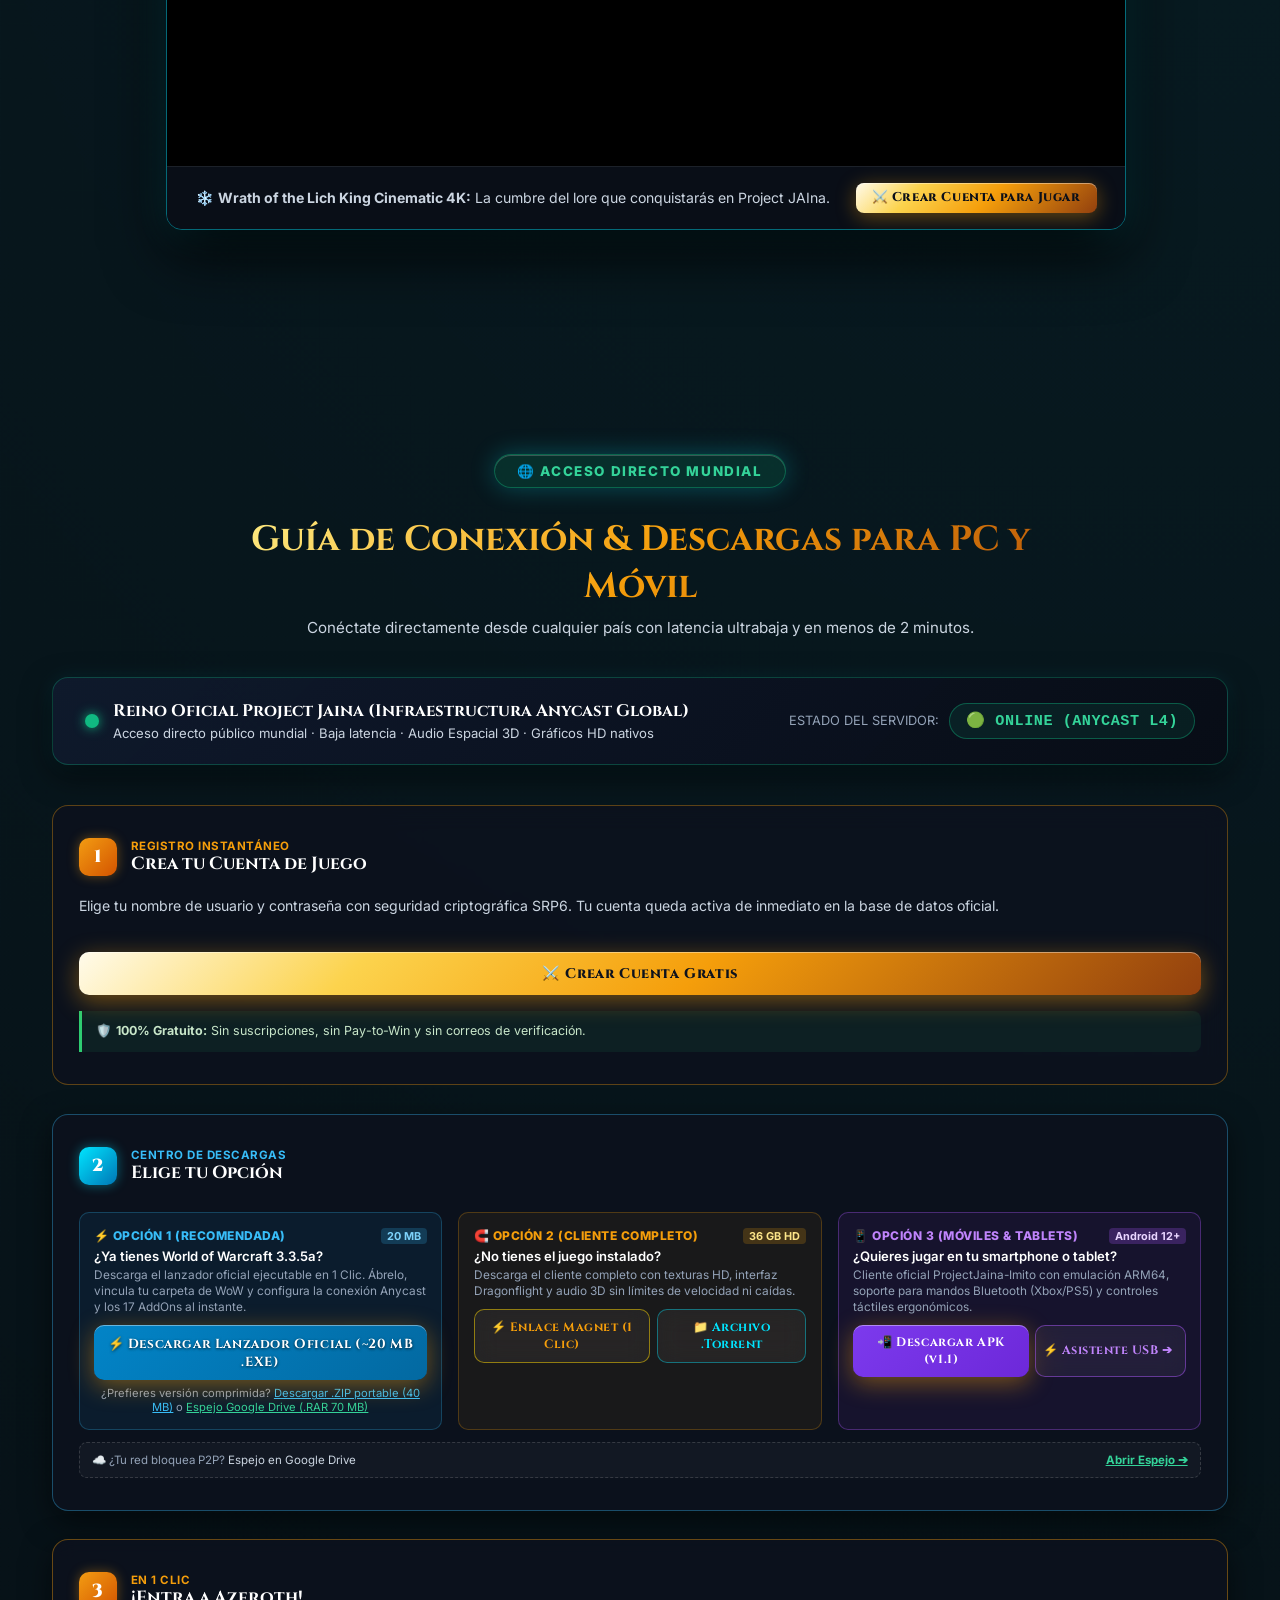
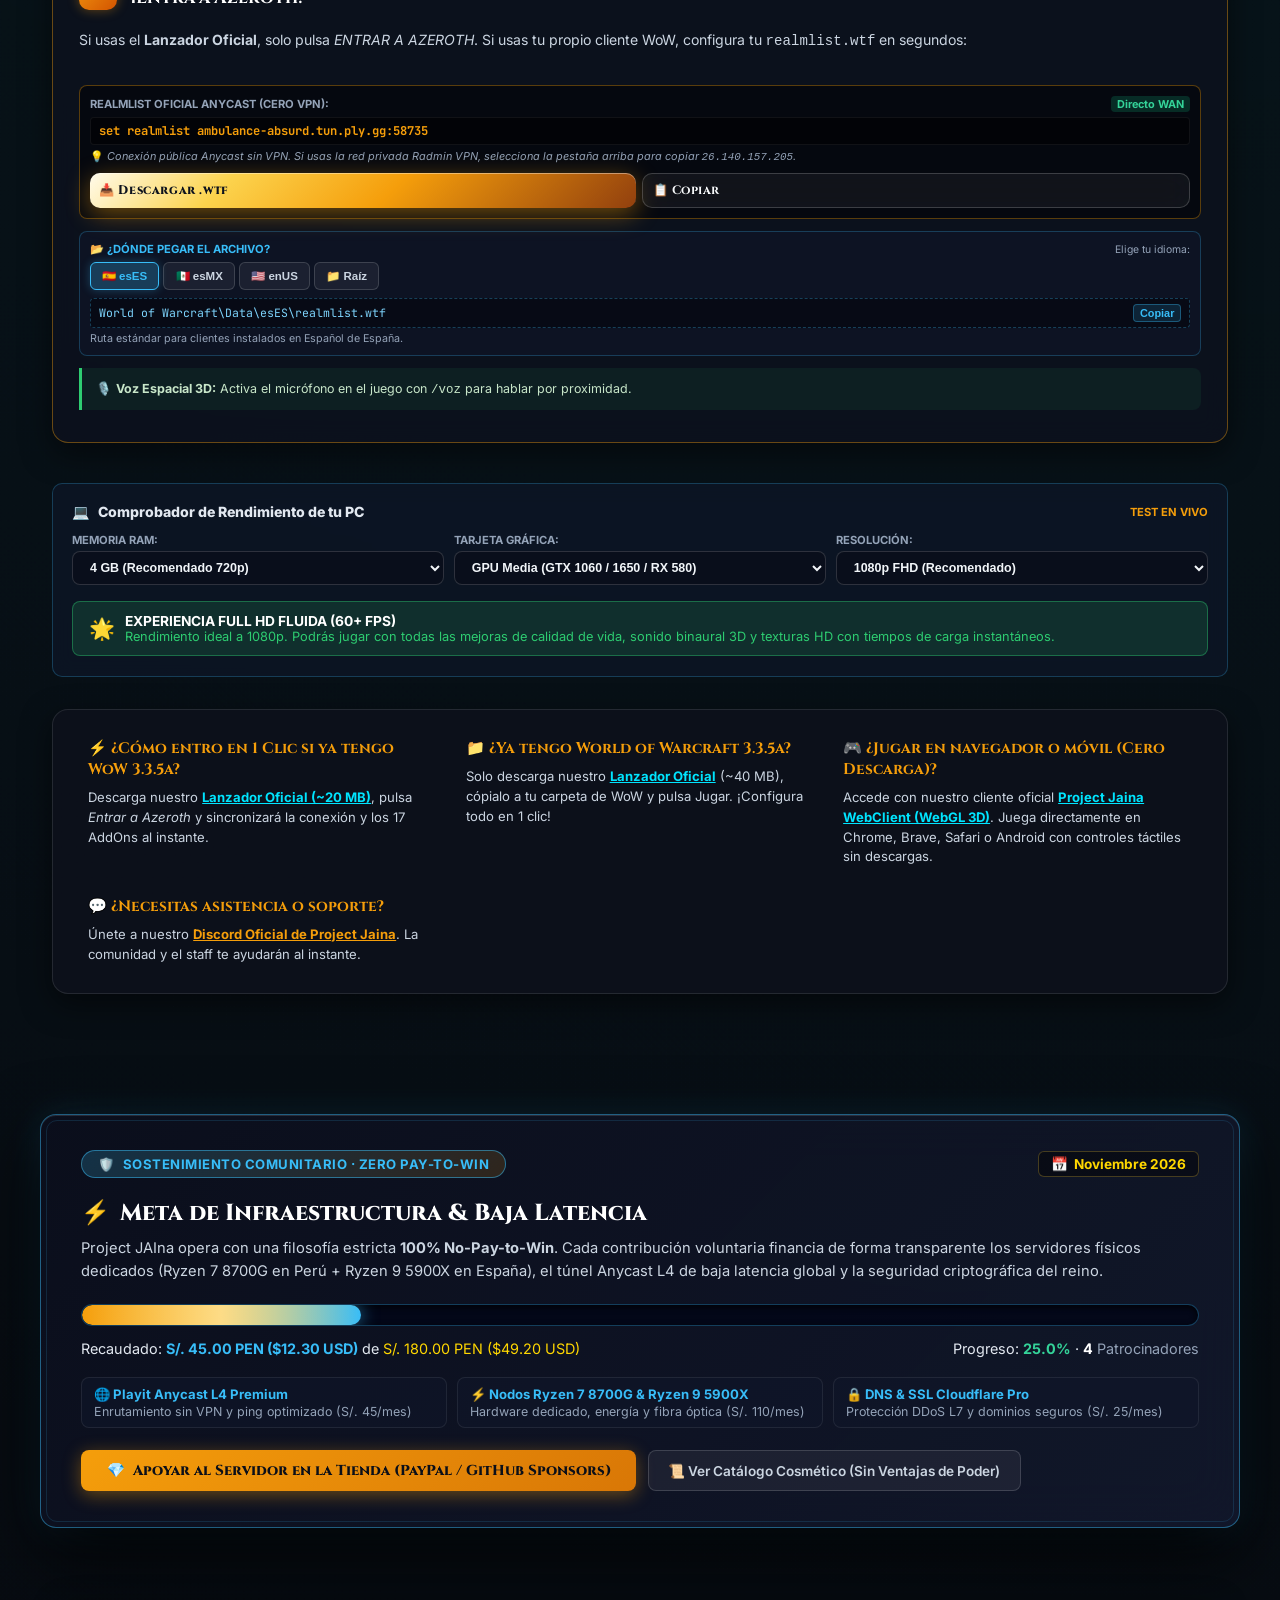
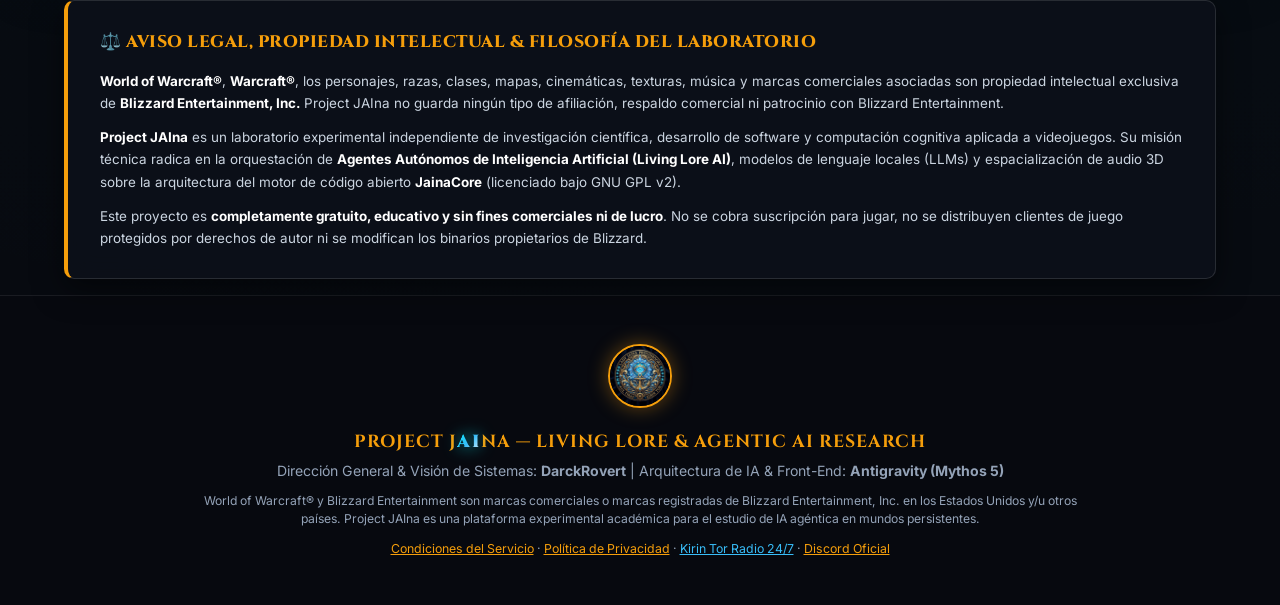
==== commit f46cd159: "feat(web): Modernización y optimización de rendimiento Baseline 2026 (Google Chrome MWG)" ====
--- a/index.html
+++ b/index.html
@@ -16,12 +16,13 @@
     <link href="css/discovery_tabs.css?v=20261104_v739" rel="stylesheet"/>
 
 <link href="images/jaina_crest_logo.jpg" rel="icon"/>
+<link rel="preload" as="image" href="images/jaina_hero_banner.jpg" fetchpriority="high"/>
 </head>
 <body>
 <!-- NAVBAR AAA DE ALTA FIDELIDAD -->
 <nav class="navbar" id="mainNavbar">
 <a class="brand-container" href="index.html">
-<img alt="Project JAIna Crest" class="brand-logo-img" src="images/jaina_crest_logo.jpg"/>
+<img alt="Project JAIna Crest" class="brand-logo-img" src="images/jaina_crest_logo.jpg" width="46" height="46" fetchpriority="high" decoding="async"/>
 <div>
 <div class="brand-title">PROJECT J<span class="brand-ai-spark">AI</span>NA</div>
 <div class="brand-subtitle">LIVING LORE &amp; AI REVOLUTION</div>
@@ -237,7 +238,7 @@
 <header class="hero-cinematic-v2">
 <div class="hero-v2-container">
 <div class="hero-crest-badge">
-<img alt="Project JAIna" class="hero-crest-mini" src="images/jaina_crest_logo.jpg"/>
+<img alt="Project JAIna" class="hero-crest-mini" src="images/jaina_crest_logo.jpg" width="28" height="28" fetchpriority="high" decoding="async"/>
 <span class="hero-crest-text">ECOSISTEMA OFICIAL · LORE VIVIENTE CON IA NEURONAL</span>
 </div>
 <h1 class="hero-v2-title">
@@ -443,7 +444,7 @@
 <div>
 <div class="champion-card-header">
 <div class="champion-avatar" style="border-color: #38bdf8; box-shadow: 0 0 15px rgba(56, 189, 248, 0.5);">
-<img alt="Lady Jaina Valiente" src="images/jaina_arcane_sanctum.jpg"/>
+<img alt="Lady Jaina Valiente" src="images/jaina_arcane_sanctum.jpg" loading="lazy" decoding="async"/>
 </div>
 <div class="champion-title-wrap">
 <h3 style="color: #38bdf8;">Lady Jaina Valiente</h3>
@@ -466,7 +467,7 @@
 <div>
 <div class="champion-card-header">
 <div class="champion-avatar" style="border-color: #ef4444; box-shadow: 0 0 15px rgba(239, 68, 68, 0.5);">
-<img alt="Rogotten" src="images/rogotten_portrait.jpg"/>
+<img alt="Rogotten" src="images/rogotten_portrait.jpg" loading="lazy" decoding="async"/>
 </div>
 <div class="champion-title-wrap">
 <h3 style="color: #f87171;">Rogotten</h3>
@@ -489,7 +490,7 @@
 <div>
 <div class="champion-card-header">
 <div class="champion-avatar" style="border-color: #f59e0b; box-shadow: 0 0 15px rgba(245, 158, 11, 0.5);">
-<img alt="Jefe de Guerra Thrall" src="images/thrall_portrait.jpg"/>
+<img alt="Jefe de Guerra Thrall" src="images/thrall_portrait.jpg" loading="lazy" decoding="async"/>
 </div>
 <div class="champion-title-wrap">
 <h3 style="color: var(--gold-primary);">Jefe de Guerra Thrall</h3>
@@ -512,7 +513,7 @@
 <div>
 <div class="champion-card-header">
 <div class="champion-avatar" style="border-color: #eab308; box-shadow: 0 0 15px rgba(234, 179, 8, 0.5);">
-<img alt="Silka" src="images/silka_portrait.jpg"/>
+<img alt="Silka" src="images/silka_portrait.jpg" loading="lazy" decoding="async"/>
 </div>
 <div class="champion-title-wrap">
 <h3 style="color: #facc15;">Silka</h3>
@@ -535,7 +536,7 @@
 <div>
 <div class="champion-card-header">
 <div class="champion-avatar" style="border-color: #a855f7; box-shadow: 0 0 15px rgba(168, 85, 247, 0.5);">
-<img alt="Elnazzareno" src="images/elnazzareno_portrait.png"/>
+<img alt="Elnazzareno" src="images/elnazzareno_portrait.png" loading="lazy" decoding="async"/>
 </div>
 <div class="champion-title-wrap">
 <h3 style="color: #c084fc;">Elnazzareno</h3>
@@ -558,7 +559,7 @@
 <div>
 <div class="champion-card-header">
 <div class="champion-avatar" style="border-color: #d97706; box-shadow: 0 0 15px rgba(217, 119, 6, 0.5);">
-<img alt="Rey Varian Wrynn" src="images/varian_portrait.jpg"/>
+<img alt="Rey Varian Wrynn" src="images/varian_portrait.jpg" loading="lazy" decoding="async"/>
 </div>
 <div class="champion-title-wrap">
 <h3 style="color: #fbbf24;">Rey Varian Wrynn</h3>
@@ -581,7 +582,7 @@
 <div>
 <div class="champion-card-header">
 <div class="champion-avatar" style="border-color: #f8fafc; box-shadow: 0 0 15px rgba(248, 250, 252, 0.5);">
-<img alt="Aezrah" src="images/aezrah_portrait.jpg"/>
+<img alt="Aezrah" src="images/aezrah_portrait.jpg" loading="lazy" decoding="async"/>
 </div>
 <div class="champion-title-wrap">
 <h3 style="color: #f8fafc;">Aezrah</h3>
@@ -625,7 +626,7 @@
 <p class="section-subtitle">Inteligencia artificial generativa integrada en el núcleo del juego, sin latencia y con memoria persistente</p>
 <div class="showcase-grid">
 <div class="showcase-visual">
-<img alt="Consejo Estratégico de Lady Jaina en Dalaran" class="showcase-img" src="images/jaina_living_lore.jpg"/>
+<img alt="Consejo Estratégico de Lady Jaina en Dalaran" class="showcase-img" src="images/jaina_living_lore.jpg" loading="lazy" decoding="async"/>
 <div class="showcase-caption">
 <strong>Santuario Arcano de Dalaran:</strong> Lady Jaina coordina expediciones en Rasganorte junto a los aventureros.
                 </div>
@@ -683,7 +684,7 @@
 <!-- CHAT LOG -->
 <div class="chat-log-box" id="jainaChatLog">
 <div class="chat-msg msg-jaina">
-<img alt="Lady Jaina" class="msg-avatar-img" src="images/jaina_crest_logo.jpg"/>
+<img alt="Lady Jaina" class="msg-avatar-img" src="images/jaina_crest_logo.jpg" loading="lazy" decoding="async"/>
 <div class="msg-bubble">
 <div class="msg-sender">Lady Jaina Valiente <span class="badge-ai-spark">IA Neuronal</span></div>
 <div class="msg-text">«Saludos, aventurero. Las puertas de Theramore y el Sagrario de Dalaran están abiertas ante ti. ¿Qué deseas saber sobre nuestro reino, las batallas venideras o cómo lucharé a tu lado en mazmorras?»</div>
@@ -726,7 +727,7 @@
 <!-- TARJETA 1: BALUARTES DE HERMANDAD -->
 <div class="world-feature-card bastions">
 <div class="world-card-media">
-<img alt="Baluartes de Hermandad y Fortines Estratégicos en Project Jaina" src="images/guild_outposts_epic.jpg"/>
+<img alt="Baluartes de Hermandad y Fortines Estratégicos en Project Jaina" src="images/guild_outposts_epic.jpg" loading="lazy" decoding="async"/>
 <div class="world-card-overlay"></div>
 <span class="world-card-tag tag-gold">🏰 BALUARTES DE HERMANDAD V2.5</span>
 <span class="world-card-status-badge">● 6 ENCLAVES EN VIVO</span>
@@ -773,7 +774,7 @@
 <!-- TARJETA 2: GALEÓN DE LOS DESERTORES -->
 <div class="world-feature-card galleon">
 <div class="world-card-media">
-<img alt="Galeón Dinámico de los Desertores en la Bahía de Theramore" src="images/deserter_galleon_epic.jpg"/>
+<img alt="Galeón Dinámico de los Desertores en la Bahía de Theramore" src="images/deserter_galleon_epic.jpg" loading="lazy" decoding="async"/>
 <div class="world-card-overlay"></div>
 <span class="world-card-tag tag-cyan">🏴‍☠️ COMBATE NAVAL DINÁMICO V2.5</span>
 <span class="world-card-status-badge">● CICLO: CADA 45 MIN</span>
@@ -1473,7 +1474,7 @@
                     </div>
 </div>
 <div class="monitor-screen-viewport">
-<img alt="Project Jaina WebClient 3D Viewport" class="monitor-screen-img" src="images/theramore_citadel_art.jpg"/>
+<img alt="Project Jaina WebClient 3D Viewport" class="monitor-screen-img" src="images/theramore_citadel_art.jpg" loading="lazy" decoding="async"/>
 <div class="monitor-screen-overlay">
 <div class="monitor-hero-caption">
 <h3>Ciudadela de Theramore en Vivo</h3>
@@ -1598,7 +1599,7 @@
 <!-- Mockup Showcase Visual -->
 <div style="position: relative; text-align: center;">
 <div style="position: relative; border-radius: 16px; overflow: hidden; border: 1px solid rgba(167, 139, 250, 0.4); box-shadow: 0 0 35px rgba(124, 58, 237, 0.35);">
-<img alt="Project Jaina Edición Android ARM64" src="images/project_jaina_mobile_showcase.jpg" style="width: 100%; height: auto; display: block; object-fit: cover;"/>
+<img alt="Project Jaina Edición Android ARM64" src="images/project_jaina_mobile_showcase.jpg" style="width: 100%; height: auto; display: block; object-fit: cover;" loading="lazy" decoding="async"/>
 </div>
 <div style="display: flex; gap: 0.6rem; justify-content: center; flex-wrap: wrap; margin-top: 1rem;">
 <span style="font-size: 0.72rem; background: rgba(124, 58, 237, 0.25); border: 1px solid rgba(167, 139, 250, 0.4); color: #e9d5ff; padding: 4px 10px; border-radius: 9999px; font-weight: 700;">🎮 Touch UI &amp; Mandos</span>
@@ -1689,7 +1690,7 @@
 <!-- Pilar 1 -->
 <div class="webclient-feat-card" style="display: flex; flex-direction: column;">
 <div style="border-radius: 12px; overflow: hidden; margin-bottom: 1.25rem; aspect-ratio: 16/9;">
-<img alt="Living Lore con IA Neuronal" src="images/jaina_living_lore.jpg" style="width: 100%; height: 100%; object-fit: cover;"/>
+<img alt="Living Lore con IA Neuronal" src="images/jaina_living_lore.jpg" style="width: 100%; height: 100%; object-fit: cover;" loading="lazy" decoding="async"/>
 </div>
 <h3 style="font-family: 'Cinzel', serif; color: #f59e0b; font-size: 1.35rem; margin-bottom: 0.6rem;">1. Lore Viviente con IA Neuronal</h3>
 <p style="color: #cbd5e1; font-size: 0.95rem; line-height: 1.6; flex-grow: 1;">
@@ -1700,7 +1701,7 @@
 <!-- Pilar 2 -->
 <div class="webclient-feat-card" style="display: flex; flex-direction: column;">
 <div style="border-radius: 12px; overflow: hidden; margin-bottom: 1.25rem; aspect-ratio: 16/9; background: #060b14; display: flex; align-items: center; justify-content: center;">
-<img alt="Línea de Eras y Fases" src="images/space_nebula_bg.jpg" style="width: 100%; height: 100%; object-fit: cover;"/>
+<img alt="Línea de Eras y Fases" src="images/space_nebula_bg.jpg" style="width: 100%; height: 100%; object-fit: cover;" loading="lazy" decoding="async"/>
 </div>
 <h3 style="font-family: 'Cinzel', serif; color: #38bdf8; font-size: 1.35rem; margin-bottom: 0.6rem;">2. Progresión Viva de Eras (60 ➔ 80)</h3>
 <p style="color: #cbd5e1; font-size: 0.95rem; line-height: 1.6; flex-grow: 1;">
@@ -1711,7 +1712,7 @@
 <!-- Pilar 3 -->
 <div class="webclient-feat-card" style="display: flex; flex-direction: column;">
 <div style="border-radius: 12px; overflow: hidden; margin-bottom: 1.25rem; aspect-ratio: 16/9;">
-<img alt="Modos Hardcore y Muerte Permanente" src="images/icecrown_citadel_epic.jpg" style="width: 100%; height: 100%; object-fit: cover;"/>
+<img alt="Modos Hardcore y Muerte Permanente" src="images/icecrown_citadel_epic.jpg" style="width: 100%; height: 100%; object-fit: cover;" loading="lazy" decoding="async"/>
 </div>
 <h3 style="font-family: 'Cinzel', serif; color: #ef4444; font-size: 1.35rem; margin-bottom: 0.6rem;">3. Modos Hardcore &amp; Aventura</h3>
 <p style="color: #cbd5e1; font-size: 0.95rem; line-height: 1.6; flex-grow: 1;">
@@ -1875,7 +1876,7 @@
 </div>
 </div>
 <div class="creators-hero-img-wrap">
-<img alt="Aventureros y Creadores de la Alianza y la Horda reunidos en la Taberna de Project Jaina" class="creators-hero-img" src="images/creators_tavern_welcome.jpg"/>
+<img alt="Aventureros y Creadores de la Alianza y la Horda reunidos en la Taberna de Project Jaina" class="creators-hero-img" src="images/creators_tavern_welcome.jpg" loading="lazy" decoding="async"/>
 <div class="creators-hero-overlay">
                         🕯️ "Horda y Alianza unidas por la música, el arte y la comunidad."
                     </div>
@@ -2283,7 +2284,7 @@
 <!-- FOOTER -->
 <footer>
 <div class="footer-crest-container">
-<img alt="Project JAIna Crest" class="footer-crest-img" src="images/jaina_crest_logo.jpg"/>
+<img alt="Project JAIna Crest" class="footer-crest-img" src="images/jaina_crest_logo.jpg" loading="lazy" decoding="async"/>
 </div>
 <div class="credits-lead">PROJECT J<span class="brand-ai-spark">AI</span>NA — LIVING LORE &amp; AGENTIC AI RESEARCH</div>
 <p>Dirección General &amp; Visión de Sistemas: <strong>DarckRovert</strong> | Arquitectura de IA &amp; Front-End: <strong>Antigravity (Mythos 5)</strong></p>
--- a/css/style.css
+++ b/css/style.css
@@ -8848,3 +8848,46 @@
     transform: translateY(-3px);
     border-color: rgba(167, 139, 250, 0.6);
 }
+
+/* ==============================================================================
+   MODERN WEB GUIDANCE (BASELINE 2026): RENDERING EFFICIENCY & ACCESSIBILITY
+   ============================================================================== */
+
+/* 1. Off-screen DOM Rendering Optimization (content-visibility safe inner blocks) */
+@supports (content-visibility: auto) {
+    .champions-grid {
+        content-visibility: auto;
+        contain-intrinsic-size: auto none auto 650px;
+    }
+    .world-dual-showcase {
+        content-visibility: auto;
+        contain-intrinsic-size: auto none auto 550px;
+    }
+    .creators-pillars-grid {
+        content-visibility: auto;
+        contain-intrinsic-size: auto none auto 320px;
+    }
+    .webclient-feat-card {
+        content-visibility: auto;
+        contain-intrinsic-size: auto none auto 360px;
+    }
+}
+
+/* 2. WCAG 2.2 / Baseline Accessibility: Respect Reduced Motion */
+@media (prefers-reduced-motion: reduce) {
+    .status-dot-pulse,
+    .chat-pulse-dot,
+    .btn-play-web-pulse,
+    .beta-dot-pulse,
+    .ambient-audio-btn.playing .eq-bar {
+        animation: none !important;
+    }
+    .brand-container:hover .brand-logo-img,
+    .mobile-pillar-card:hover,
+    .pillar-card:hover,
+    .champion-card:hover,
+    .btn-play-web-nav:hover {
+        transform: none !important;
+    }
+}
+
--- a/css/jaina_jukebox.css
+++ b/css/jaina_jukebox.css
@@ -868,15 +868,23 @@
     padding-right: 6px;
 }
 
-.jb-playlist-list::-webkit-scrollbar,
-.sonic-drawer-list::-webkit-scrollbar {
-    width: 6px;
-}
-
-.jb-playlist-list::-webkit-scrollbar-thumb,
-.sonic-drawer-list::-webkit-scrollbar-thumb {
-    background: rgba(245, 158, 11, 0.35);
-    border-radius: 999px;
+.jb-playlist-list,
+.sonic-drawer-list {
+    scrollbar-width: thin;
+    scrollbar-color: rgba(245, 158, 11, 0.35) transparent;
+}
+
+@supports not (scrollbar-color: auto) {
+    .jb-playlist-list::-webkit-scrollbar,
+    .sonic-drawer-list::-webkit-scrollbar {
+        width: 6px;
+    }
+
+    .jb-playlist-list::-webkit-scrollbar-thumb,
+    .sonic-drawer-list::-webkit-scrollbar-thumb {
+        background: rgba(245, 158, 11, 0.35);
+        border-radius: 999px;
+    }
 }
 
 .jb-playlist-row {
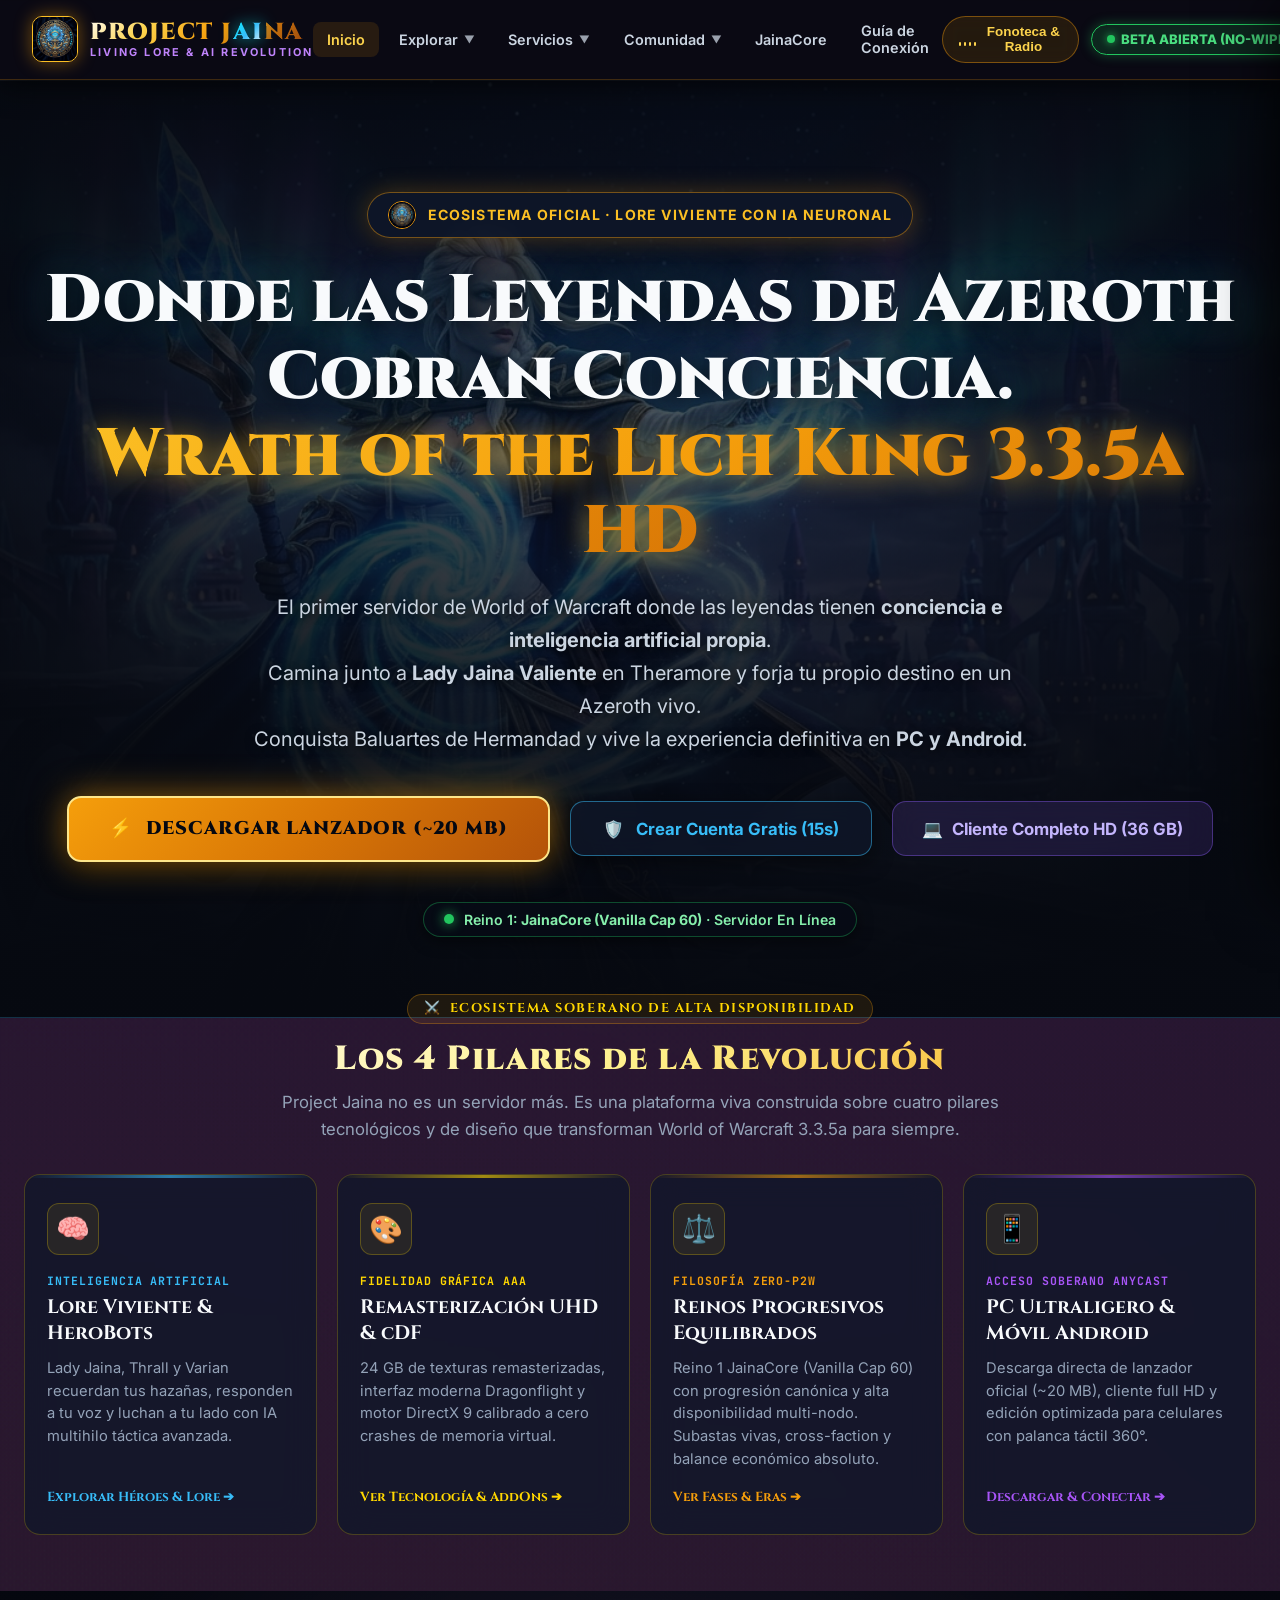
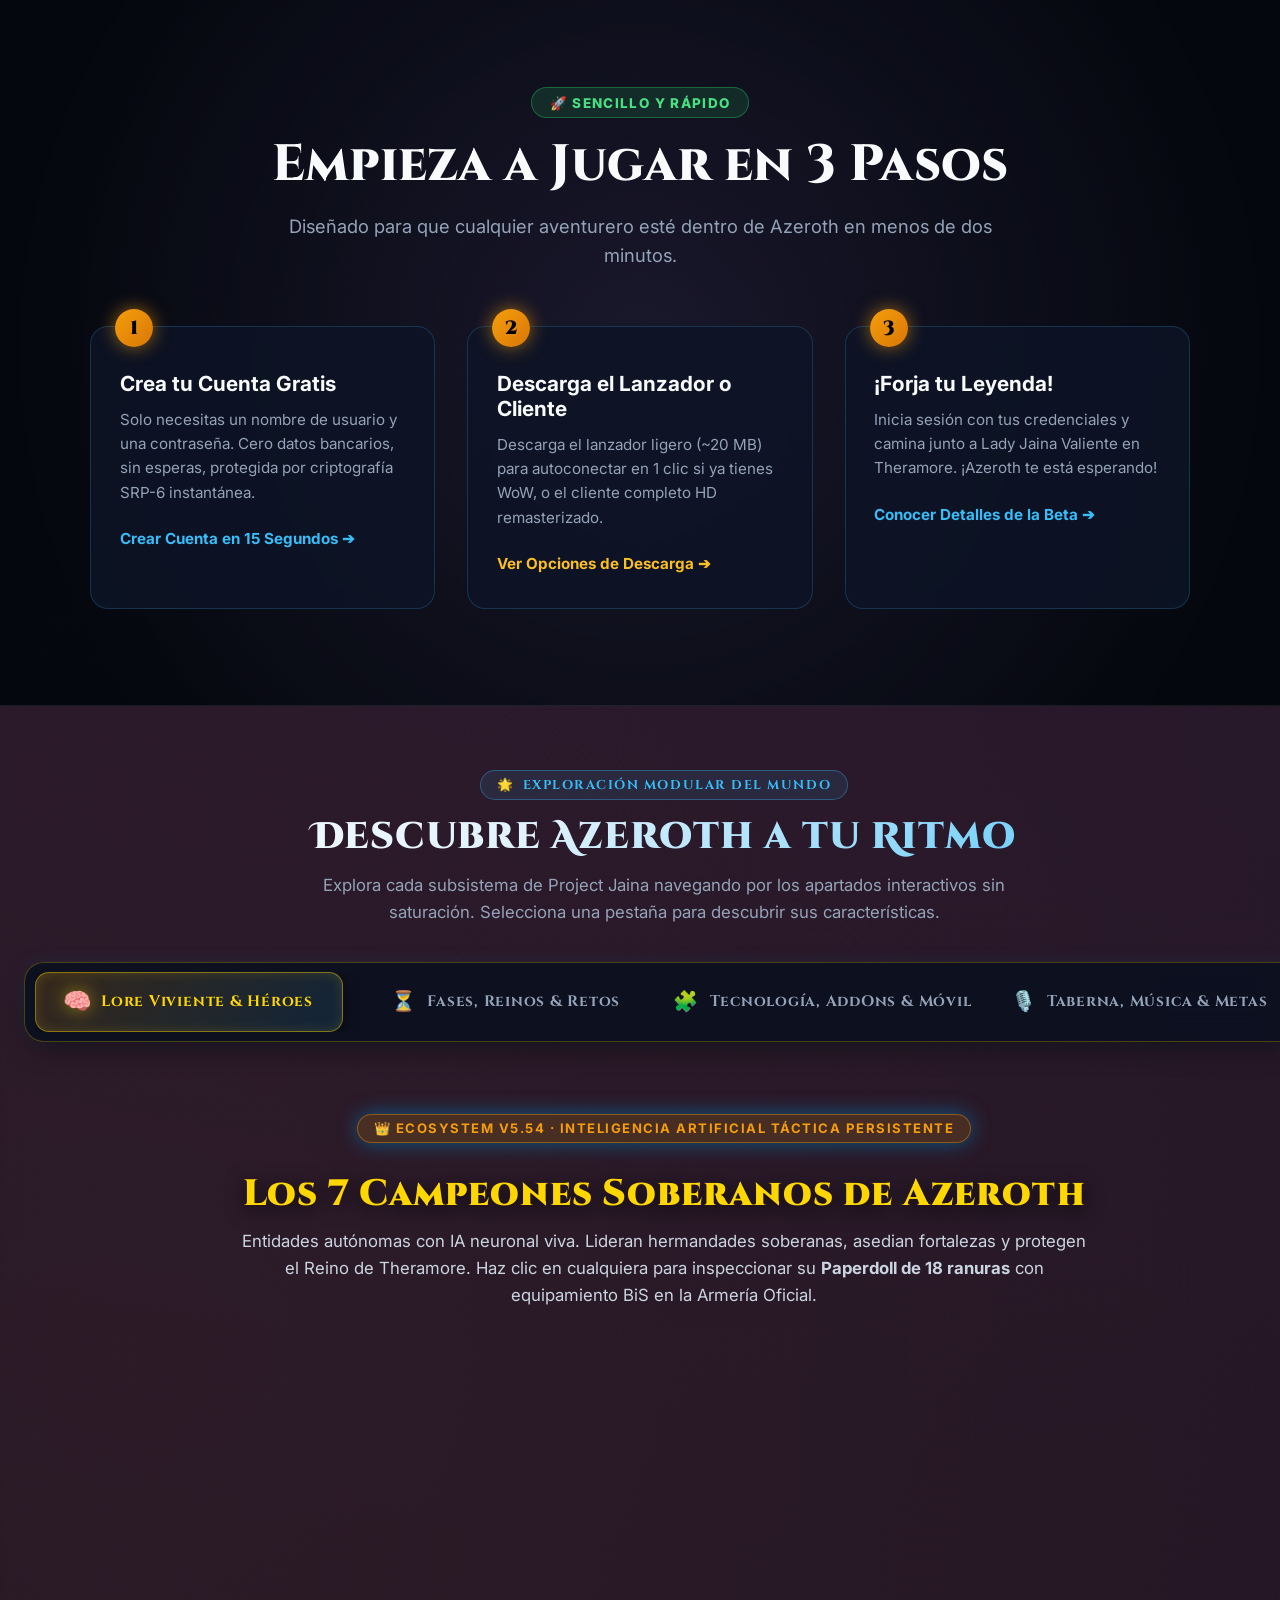
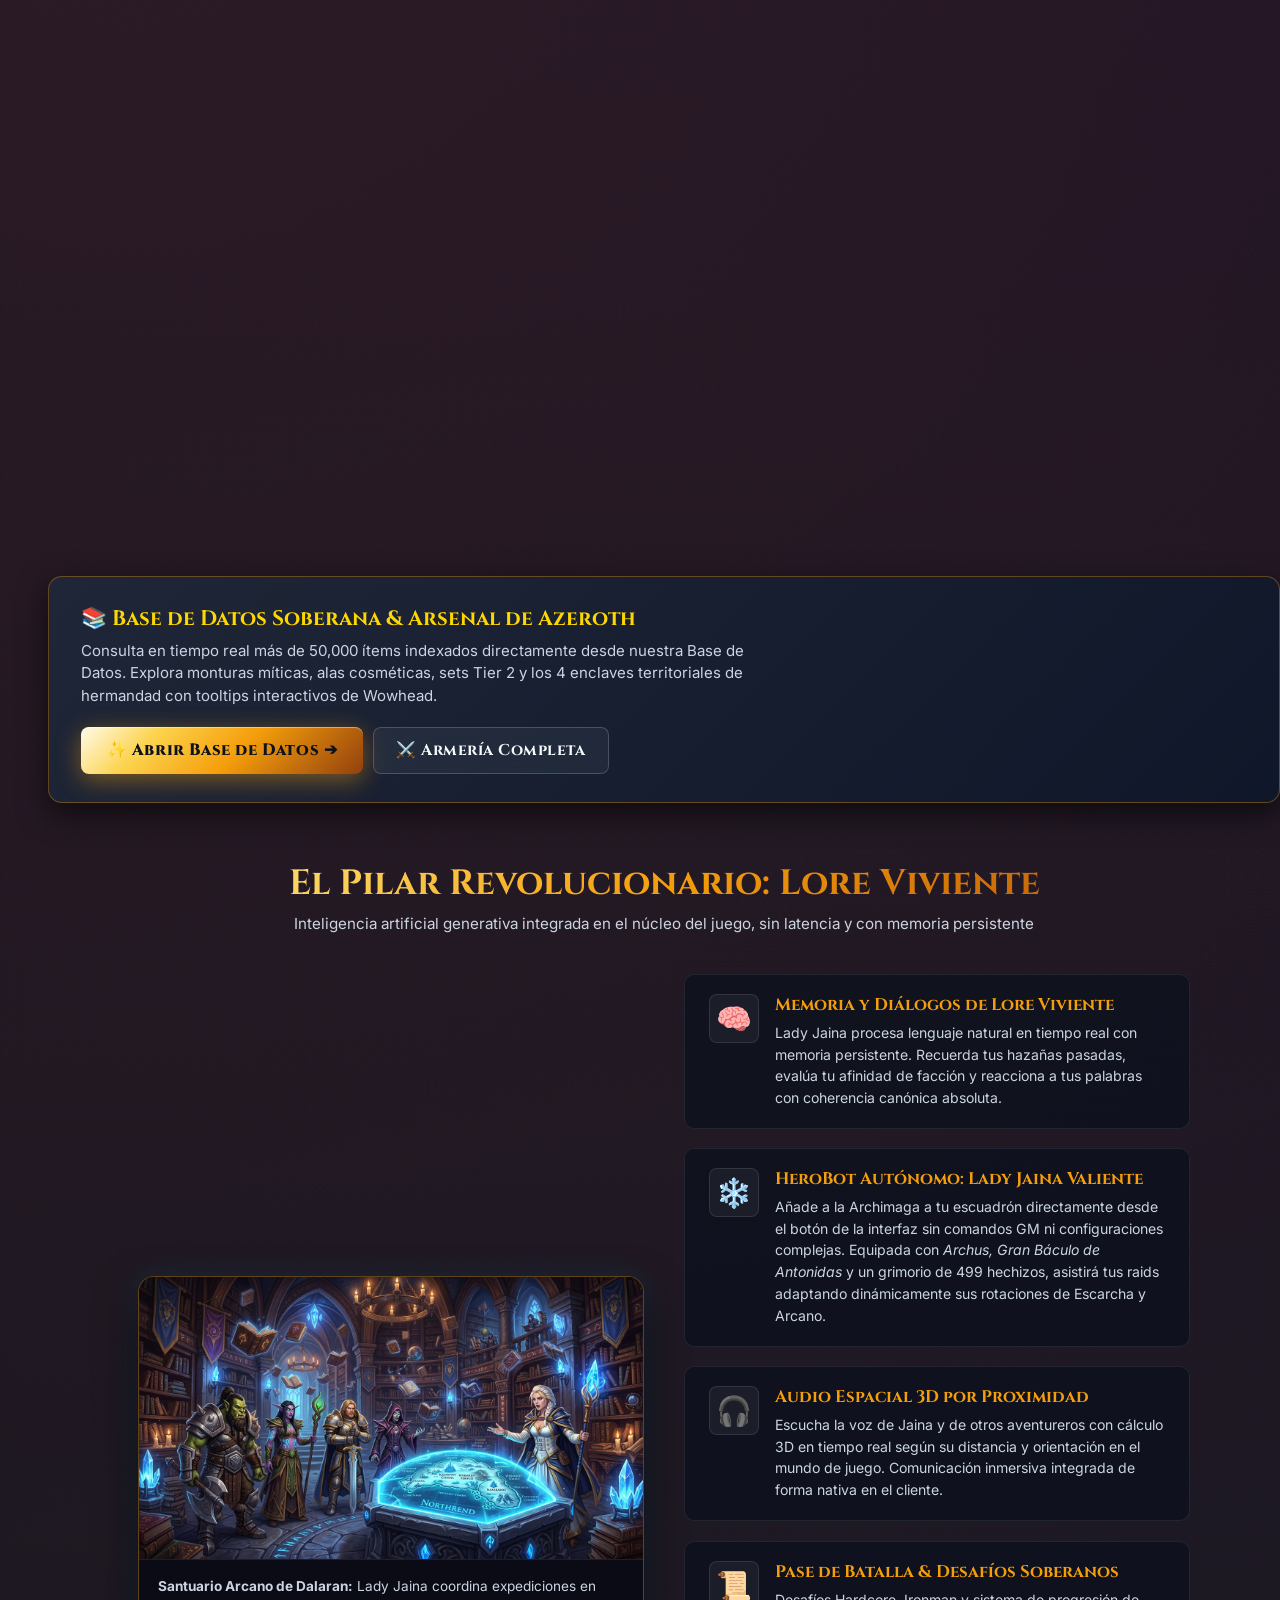
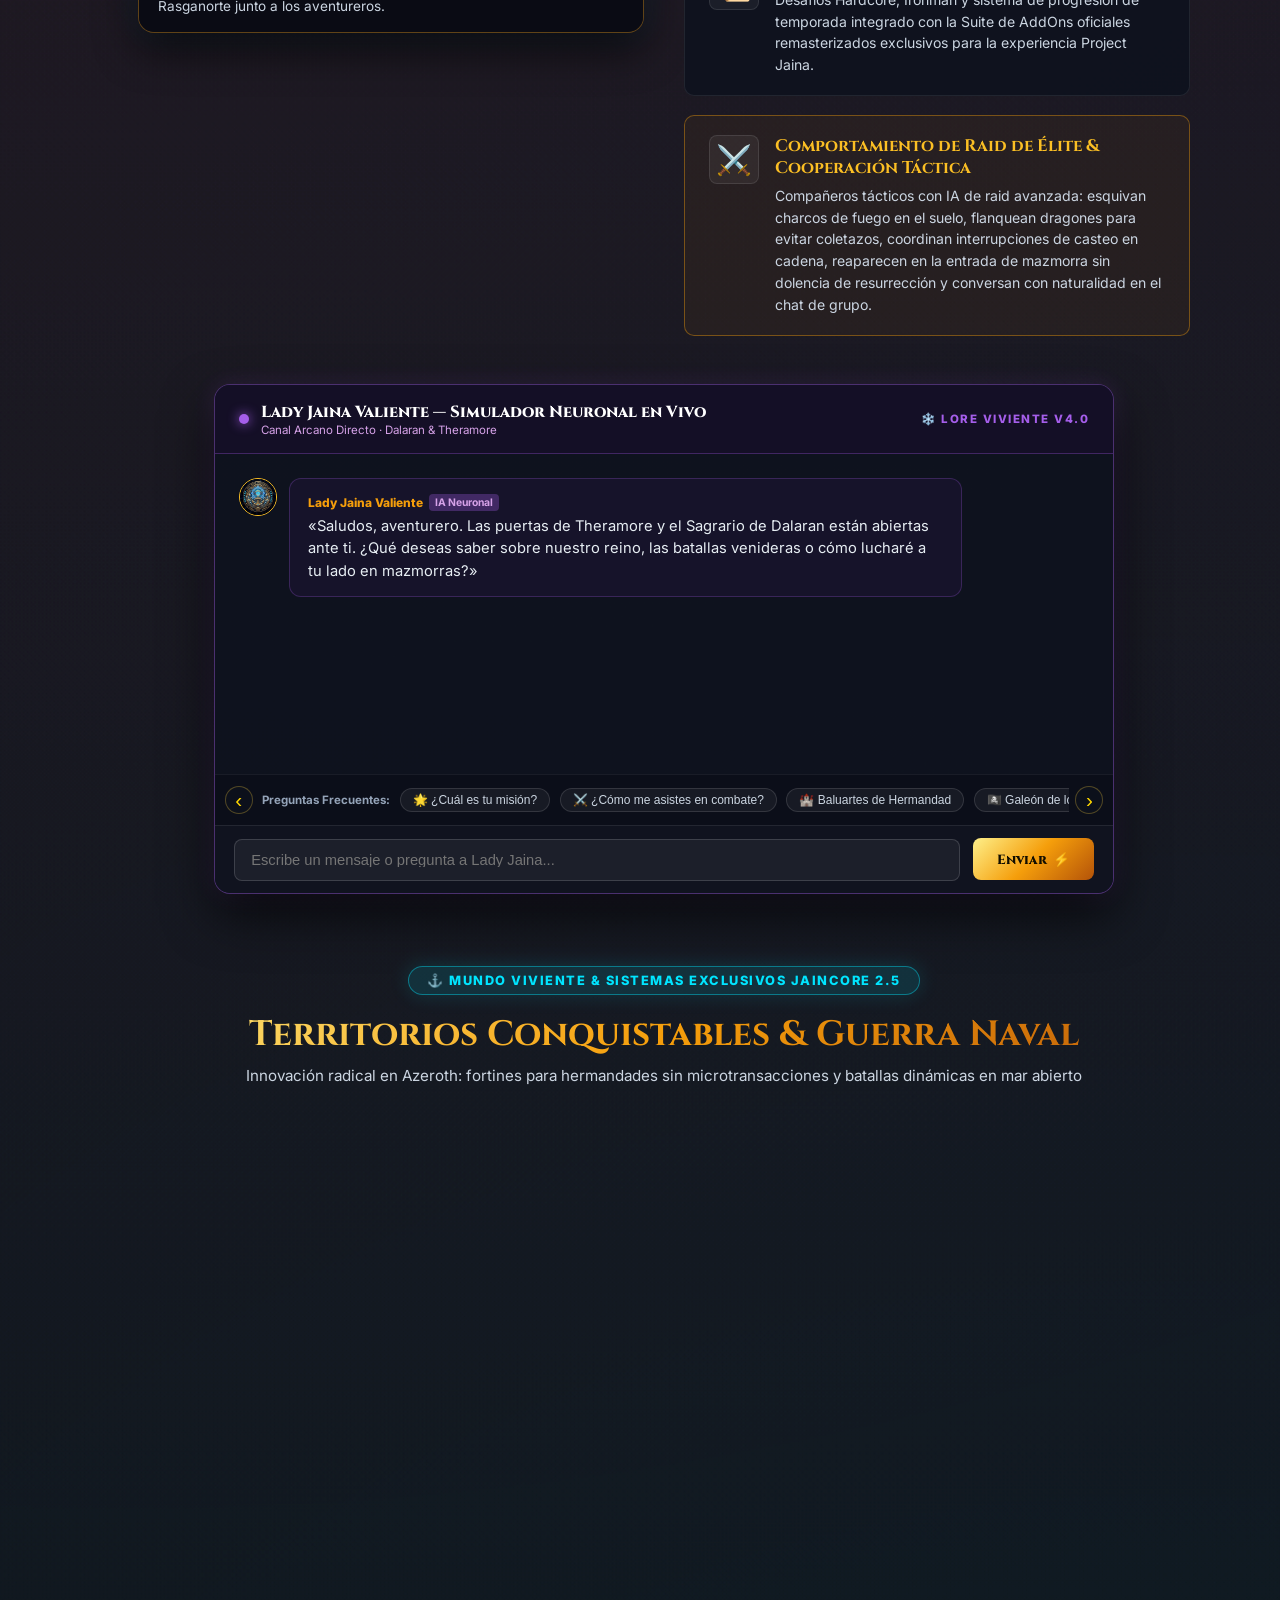
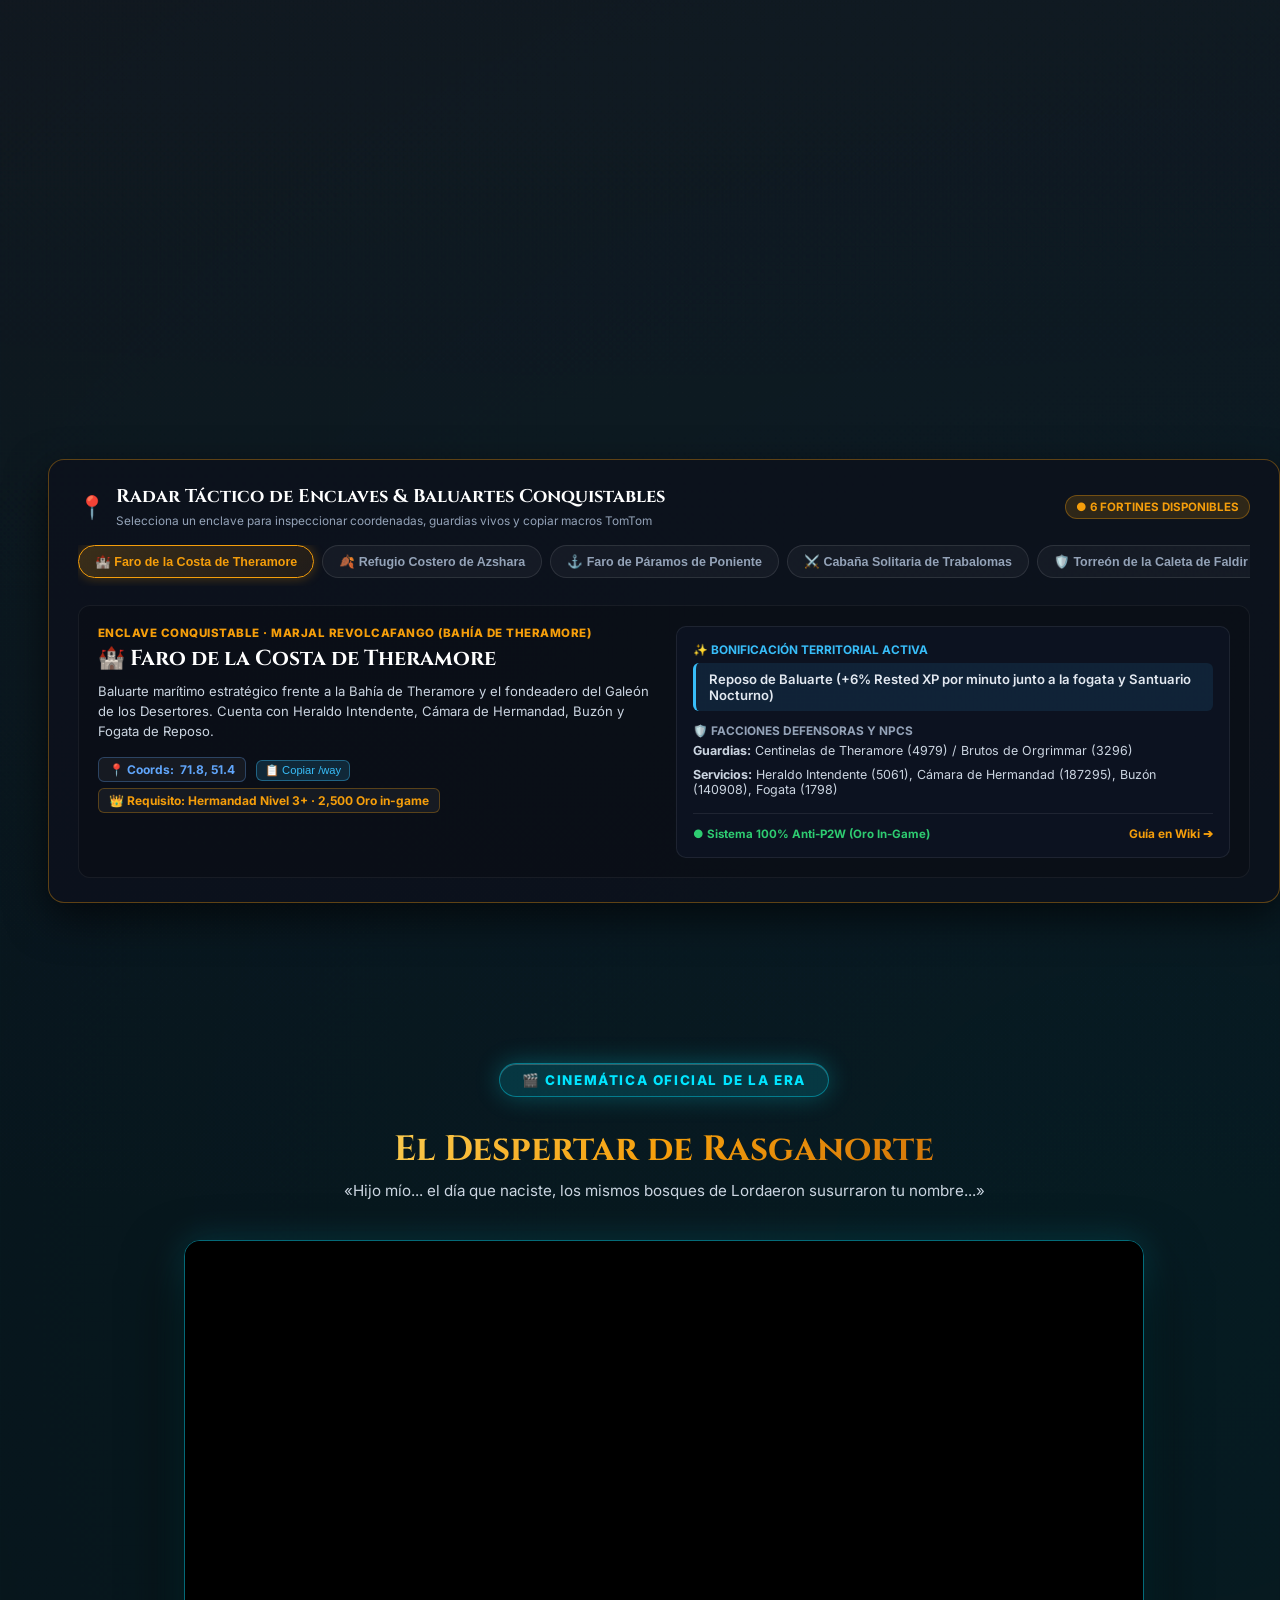
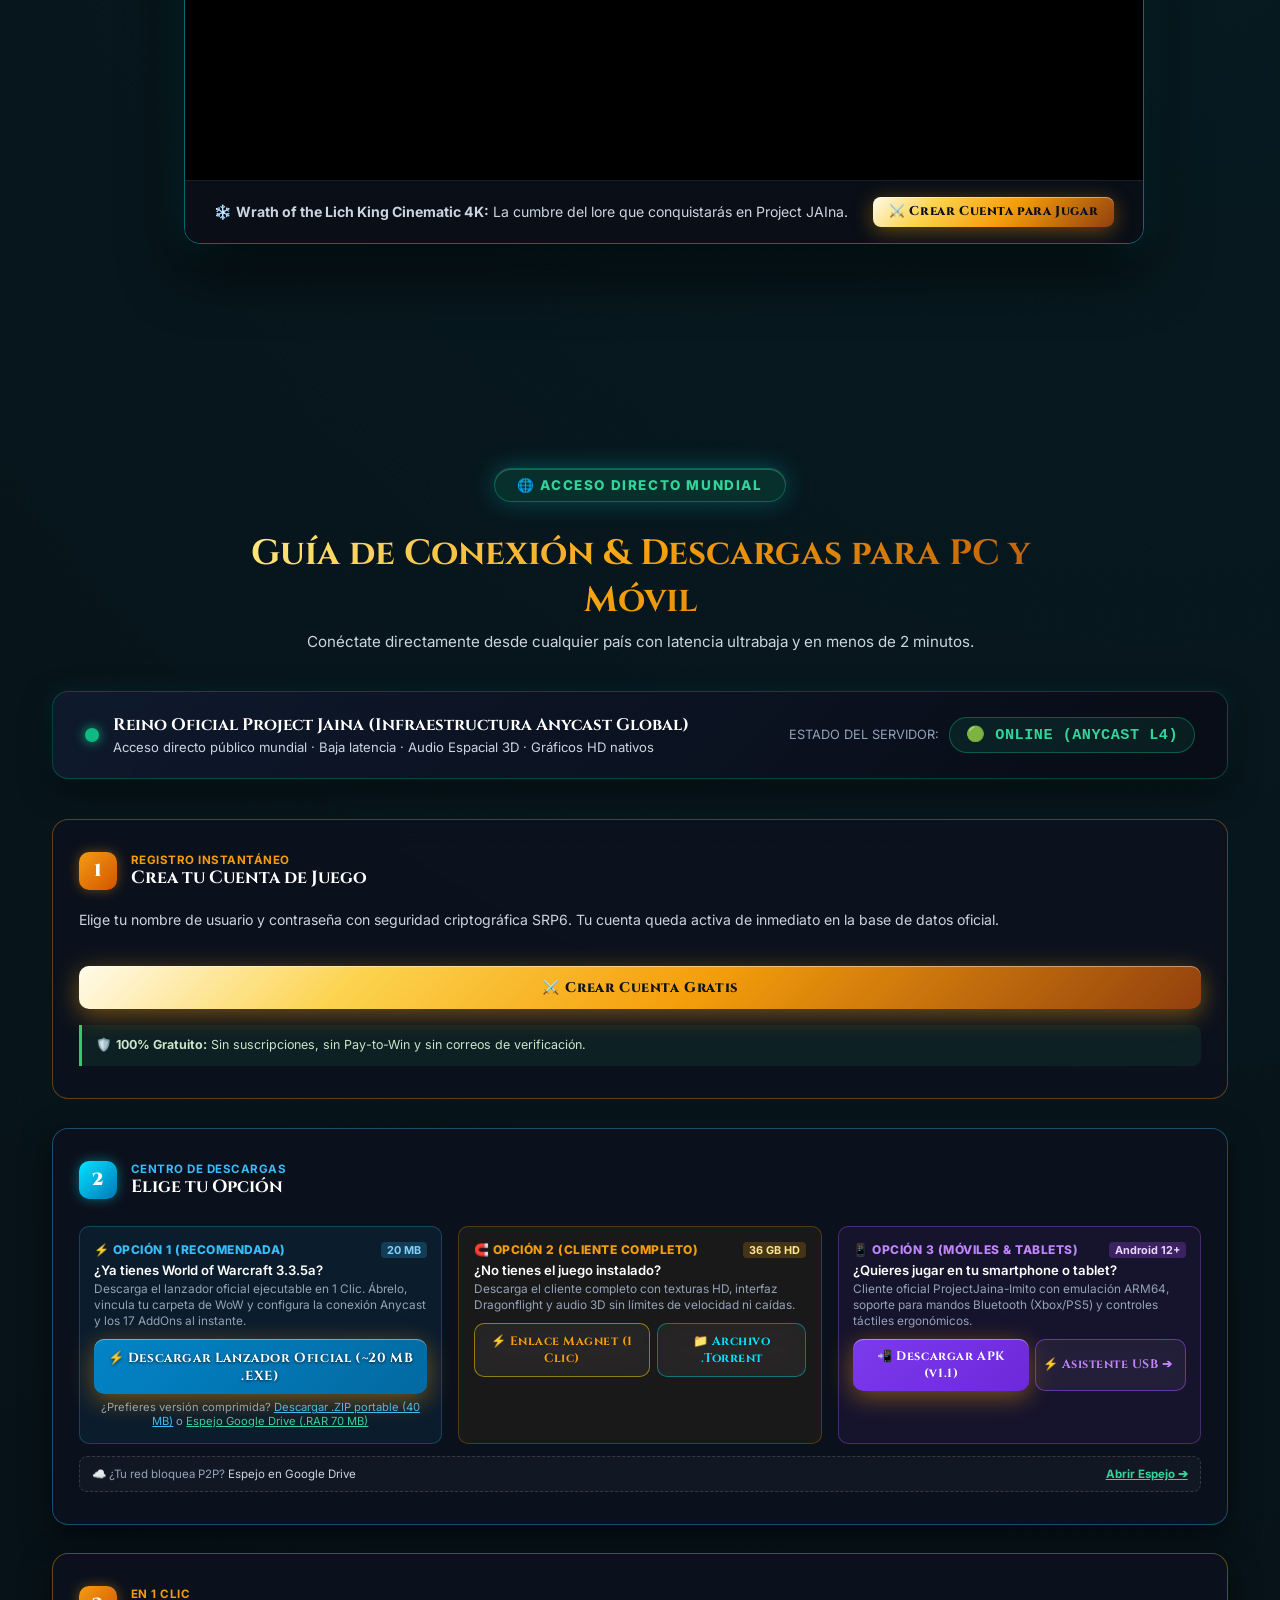
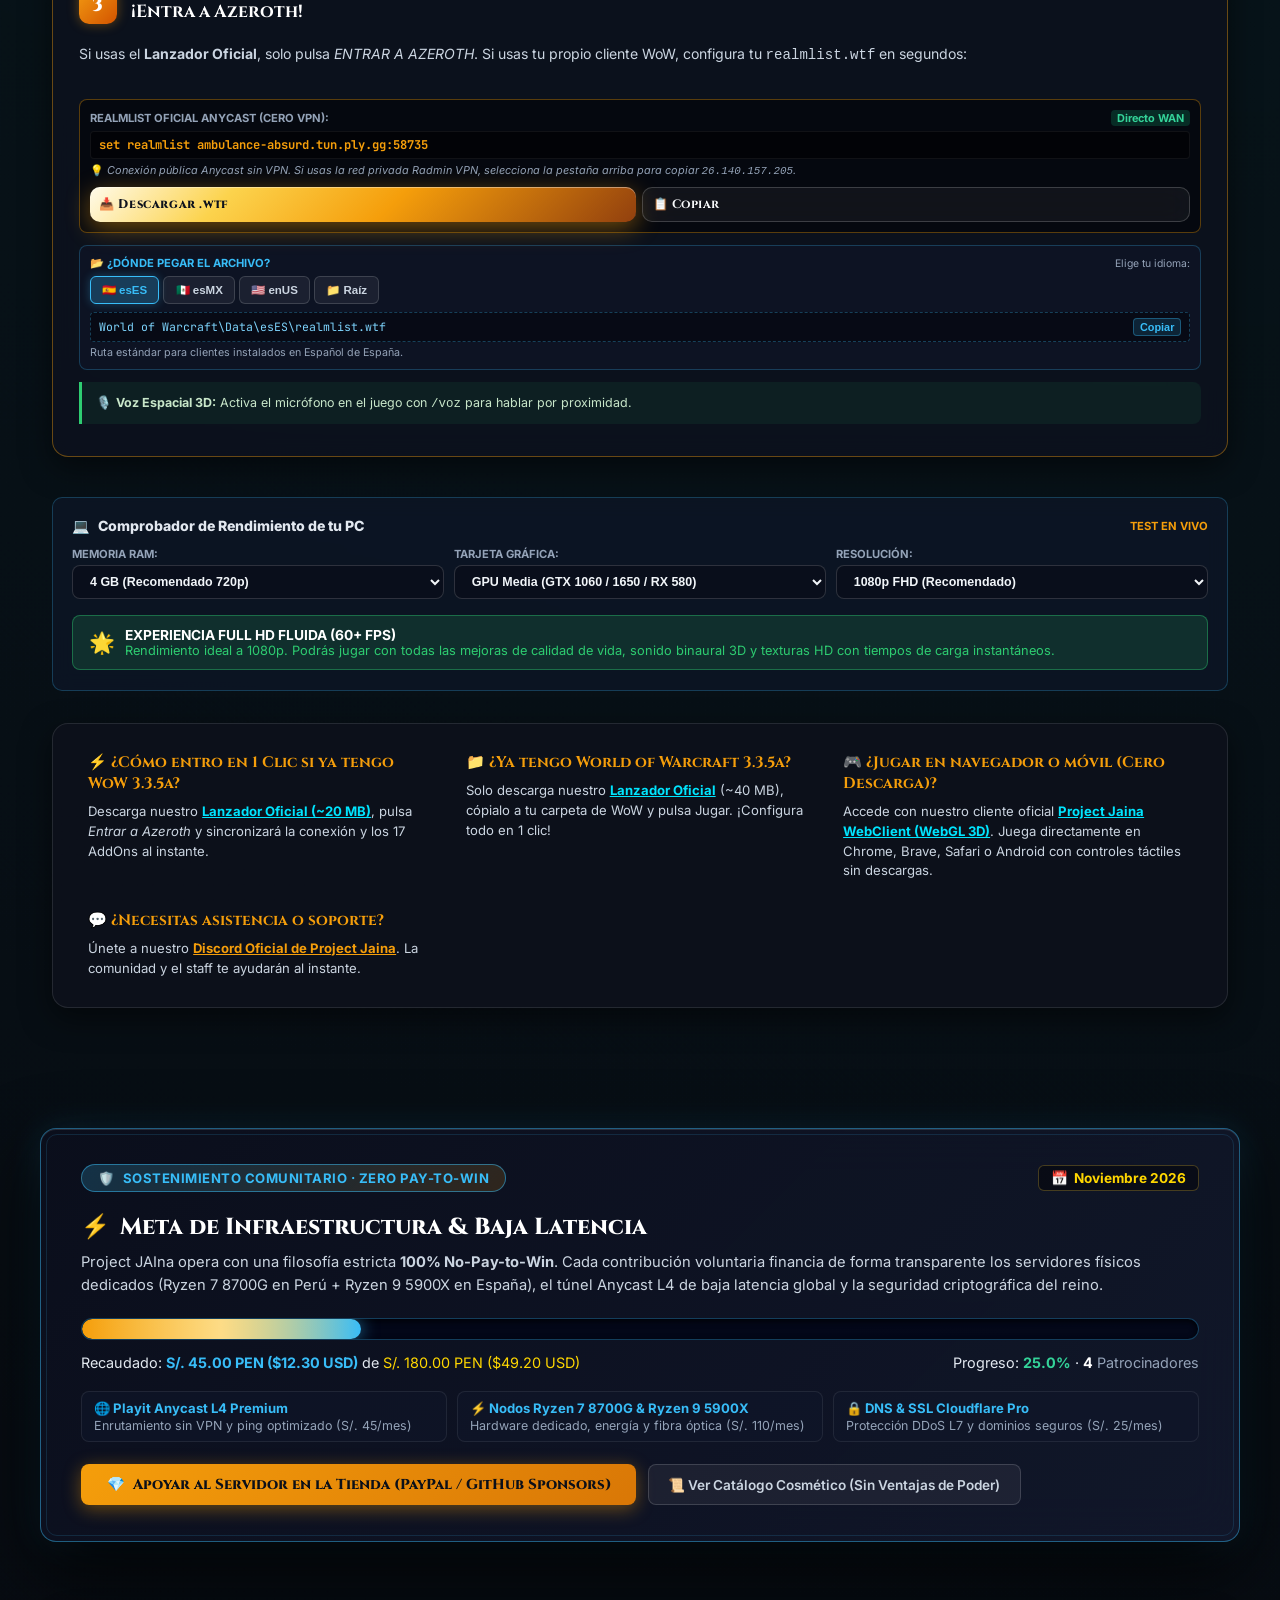
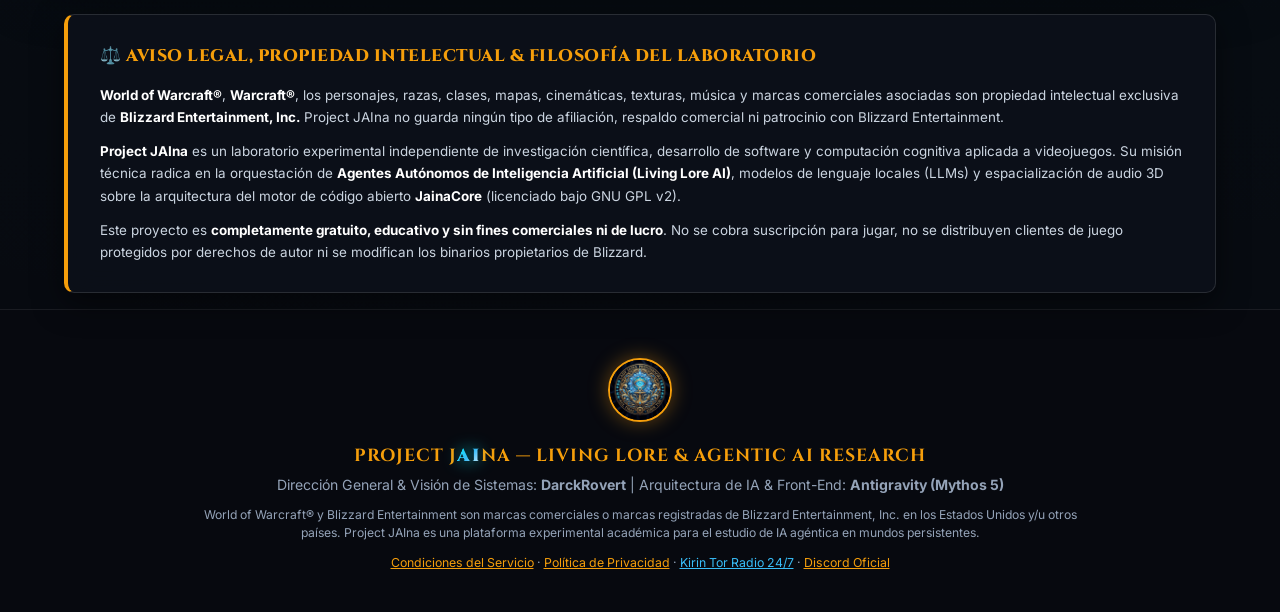
==== commit c4b5216b: "feat(web): align armory SSOT with live DB and update v7.4.4 docs (Hito #377)" ====
--- a/index.html
+++ b/index.html
@@ -452,11 +452,11 @@
 </div>
 </div>
 <p class="champion-desc">
-                            Líder soberana de Theramore. Equipada con el set <strong>Tier 2 Netherwind</strong> completo y el legendario <em>Bastón de la Llama de las Sombras</em> de Alanegra.
+                            Líder soberana de Theramore. Equipada con el set <strong>Tier 3 Frostfire</strong> completo y el mítico <em>Buscador de Almas (Soulseeker)</em> de Naxxramas.
                         </p>
 <div class="champion-tags">
 <span class="champion-tag">Nivel 60 Vanilla</span>
-<span class="champion-tag" style="color: #ffd700;">2,310 GS</span>
+<span class="champion-tag" style="color: #ffd700;">2,306 GS</span>
 <span class="champion-tag" style="color: #38bdf8;">Escarcha / Arcano</span>
 </div>
 </div>
@@ -494,16 +494,16 @@
 </div>
 <div class="champion-title-wrap">
 <h3 style="color: var(--gold-primary);">Jefe de Guerra Thrall</h3>
-<span class="champion-role-badge">CHAMÁN LOBO GÉLIDO · &lt;Hijos de Durotar&gt;</span>
+<span class="champion-role-badge">CHAMÁN LOBO GÉLIDO · &lt;Los Hijos de Durotar&gt;</span>
 </div>
 </div>
 <p class="champion-desc">
-                            Guardián de los elementos y Jefe de Guerra de la Horda. Maestro del <strong>Tier 2 Ten Storms</strong> y portador del mítico <em>Martillo Maldito (Doomhammer)</em>.
+                            Guardián de los elementos y Jefe de Guerra de la Horda. Maestro del <strong>Tier 3 Earthshatter</strong>, portador de <em>Martillo del Vacío Abisal</em> y <em>Escudo de Condenación</em>.
                         </p>
 <div class="champion-tags">
 <span class="champion-tag">Nivel 60 Vanilla</span>
-<span class="champion-tag" style="color: #ffd700;">2,285 GS</span>
-<span class="champion-tag" style="color: #f59e0b;">Mejora / Elemental</span>
+<span class="champion-tag" style="color: #ffd700;">2,486 GS</span>
+<span class="champion-tag" style="color: #f59e0b;">Restauración / Elemental</span>
 </div>
 </div>
 <a class="champion-btn-inspect btn-primary" href="armeria.html?inspect=Thrall">
@@ -521,11 +521,11 @@
 </div>
 </div>
 <p class="champion-desc">
-                            Vanguardia inamovible con armadura sagrada <strong>Tier 2 Judgement</strong> y el <em>Baluarte Reforzado de Elementium</em>. Guardiana de la Luz en primera línea.
+                            Vanguardia inamovible con armadura sagrada <strong>Tier 2 Judgement</strong>, <em>Quel'Serrar</em> y el <em>Baluarte Reforzado de Elementium</em>. Guardiana de la Luz en primera línea.
                         </p>
 <div class="champion-tags">
 <span class="champion-tag">Nivel 60 Vanilla</span>
-<span class="champion-tag" style="color: #ffd700;">1,980 GS</span>
+<span class="champion-tag" style="color: #ffd700;">2,072 GS</span>
 <span class="champion-tag" style="color: #facc15;">Protección</span>
 </div>
 </div>
@@ -540,15 +540,15 @@
 </div>
 <div class="champion-title-wrap">
 <h3 style="color: #c084fc;">Elnazzareno</h3>
-<span class="champion-role-badge">SEÑOR BRUJO · &lt;El Séquito del Terror&gt;</span>
+<span class="champion-role-badge">SEÑOR BRUJO · &lt;El Kirin Tor&gt;</span>
 </div>
 </div>
 <p class="champion-desc">
-                            Maestro de las sombras y el fuego vil. Equipado con el set <strong>Tier 2 Nemesis</strong> completo, el <em>Cráneo de los Man'ari</em> y pacto demoníaco supremo.
+                            Maestro de las sombras y el fuego vil. Equipado con el set <strong>Tier 3 Plagueheart (Corazón de la Peste)</strong> completo y el legendario <em>Atiesh, Gran Báculo del Guardián</em>.
                         </p>
 <div class="champion-tags">
 <span class="champion-tag">Nivel 60 Vanilla</span>
-<span class="champion-tag" style="color: #ffd700;">2,340 GS</span>
+<span class="champion-tag" style="color: #ffd700;">2,357 GS</span>
 <span class="champion-tag" style="color: #c084fc;">Aflicción / Destrucción</span>
 </div>
 </div>
@@ -563,16 +563,16 @@
 </div>
 <div class="champion-title-wrap">
 <h3 style="color: #fbbf24;">Rey Varian Wrynn</h3>
-<span class="champion-role-badge">GRAN REY · &lt;La Alianza de Ventormenta&gt;</span>
+<span class="champion-role-badge">GRAN REY · &lt;Guardia Real de Ventormenta&gt;</span>
 </div>
 </div>
 <p class="champion-desc">
-                            El Lobo Fantasma de Ventormenta. Portador de las espadas gemelas <em>Shalamayne</em> y blindado con el <strong>Tier 2 Wrath</strong> de Alanegra.
+                            El Lobo Fantasma de Ventormenta. Blindado con el <strong>Tier 3 Dreadnaught</strong> de Naxxramas, portador de <em>Trueno Furioso (Thunderfury)</em> y <em>El Rostro de la Muerte</em>.
                         </p>
 <div class="champion-tags">
 <span class="champion-tag">Nivel 60 Vanilla</span>
-<span class="champion-tag" style="color: #ffd700;">2,360 GS</span>
-<span class="champion-tag" style="color: #fbbf24;">Armas / Furia</span>
+<span class="champion-tag" style="color: #ffd700;">2,502 GS</span>
+<span class="champion-tag" style="color: #fbbf24;">Protección / Vanguardia</span>
 </div>
 </div>
 <a class="champion-btn-inspect btn-primary" href="armeria.html?inspect=Varian" style="background: linear-gradient(135deg, #b45309 0%, #78350f 100%); border-color: #d97706; color: #ffffff !important;">
@@ -586,15 +586,15 @@
 </div>
 <div class="champion-title-wrap">
 <h3 style="color: #f8fafc;">Aezrah</h3>
-<span class="champion-role-badge">ALTA SACERDOTISA · &lt;El Kirin Tor&gt;</span>
+<span class="champion-role-badge">ALTA SACERDOTISA · &lt;La Horda de Orgrimmar&gt;</span>
 </div>
 </div>
 <p class="champion-desc">
-                            Canalizadora divina entre la Luz Sagrada y el Vacío. Revestida con el set <strong>Tier 2 Transcendence</strong> y el legendario <em>Báculo de la Bendición</em>.
+                            Canalizadora divina entre la Luz Sagrada y el Vacío. Revestida con el set <strong>Tier 2 Transcendence</strong> y el legendario <em>Báculo de la Bendición (Benediction)</em>.
                         </p>
 <div class="champion-tags">
 <span class="champion-tag">Nivel 60 Vanilla</span>
-<span class="champion-tag" style="color: #ffd700;">2,215 GS</span>
+<span class="champion-tag" style="color: #ffd700;">1,969 GS</span>
 <span class="champion-tag" style="color: #38bdf8;">Sagrado / Disciplina</span>
 </div>
 </div>
--- a/css/style.css
+++ b/css/style.css
@@ -44,22 +44,26 @@
 
 html {
     scroll-behavior: smooth;
-}
-
-/* Scrollbar Personalizado Estilo Kirin Tor */
-::-webkit-scrollbar {
-    width: 8px;
-    height: 8px;
-}
-::-webkit-scrollbar-track {
-    background: #07090f;
-}
-::-webkit-scrollbar-thumb {
-    background: linear-gradient(180deg, #f59e0b 0%, #78350f 100%);
-    border-radius: 4px;
-}
-::-webkit-scrollbar-thumb:hover {
-    background: #fbbf24;
+    scrollbar-width: thin;
+    scrollbar-color: #f59e0b #07090f;
+}
+
+/* Scrollbar Personalizado Estilo Kirin Tor (Fallback WebKit) */
+@supports not (scrollbar-color: auto) {
+    ::-webkit-scrollbar {
+        width: 8px;
+        height: 8px;
+    }
+    ::-webkit-scrollbar-track {
+        background: #07090f;
+    }
+    ::-webkit-scrollbar-thumb {
+        background: linear-gradient(180deg, #f59e0b 0%, #78350f 100%);
+        border-radius: 4px;
+    }
+    ::-webkit-scrollbar-thumb:hover {
+        background: #fbbf24;
+    }
 }
 
 body {
